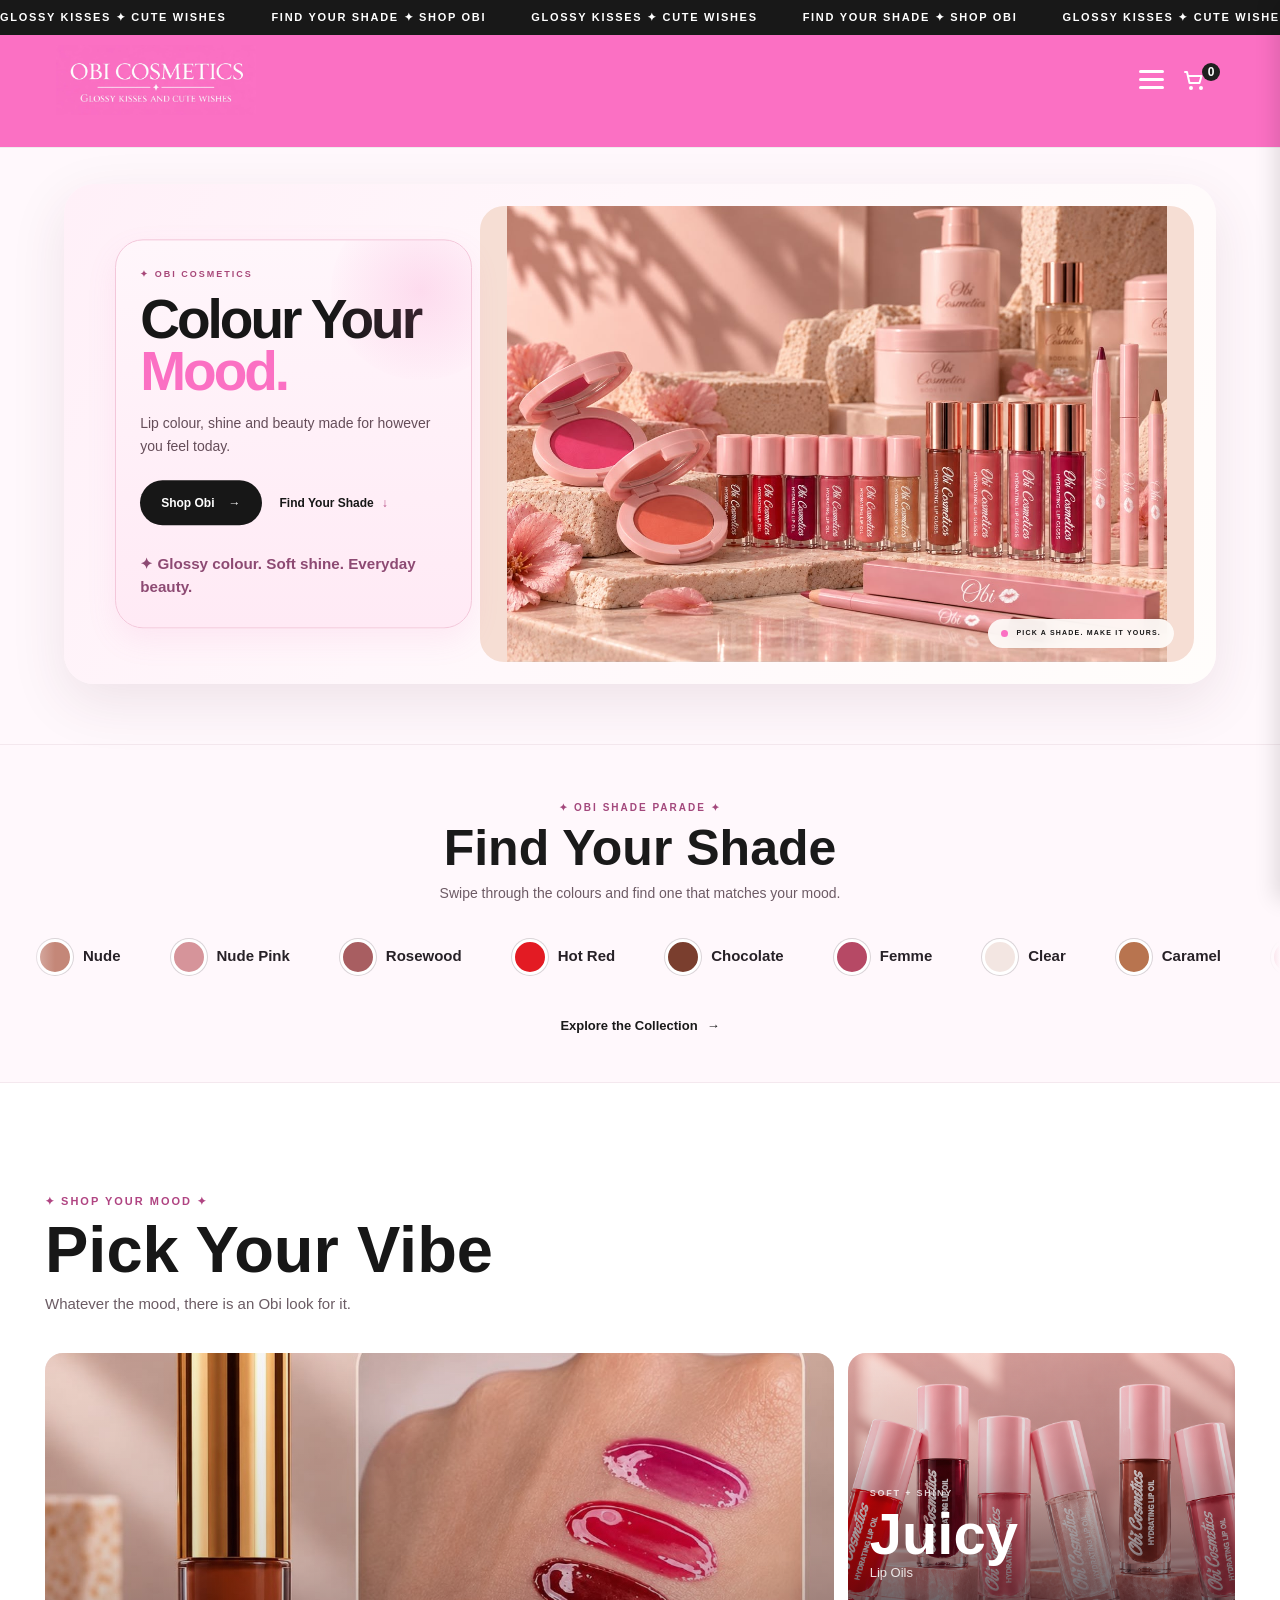
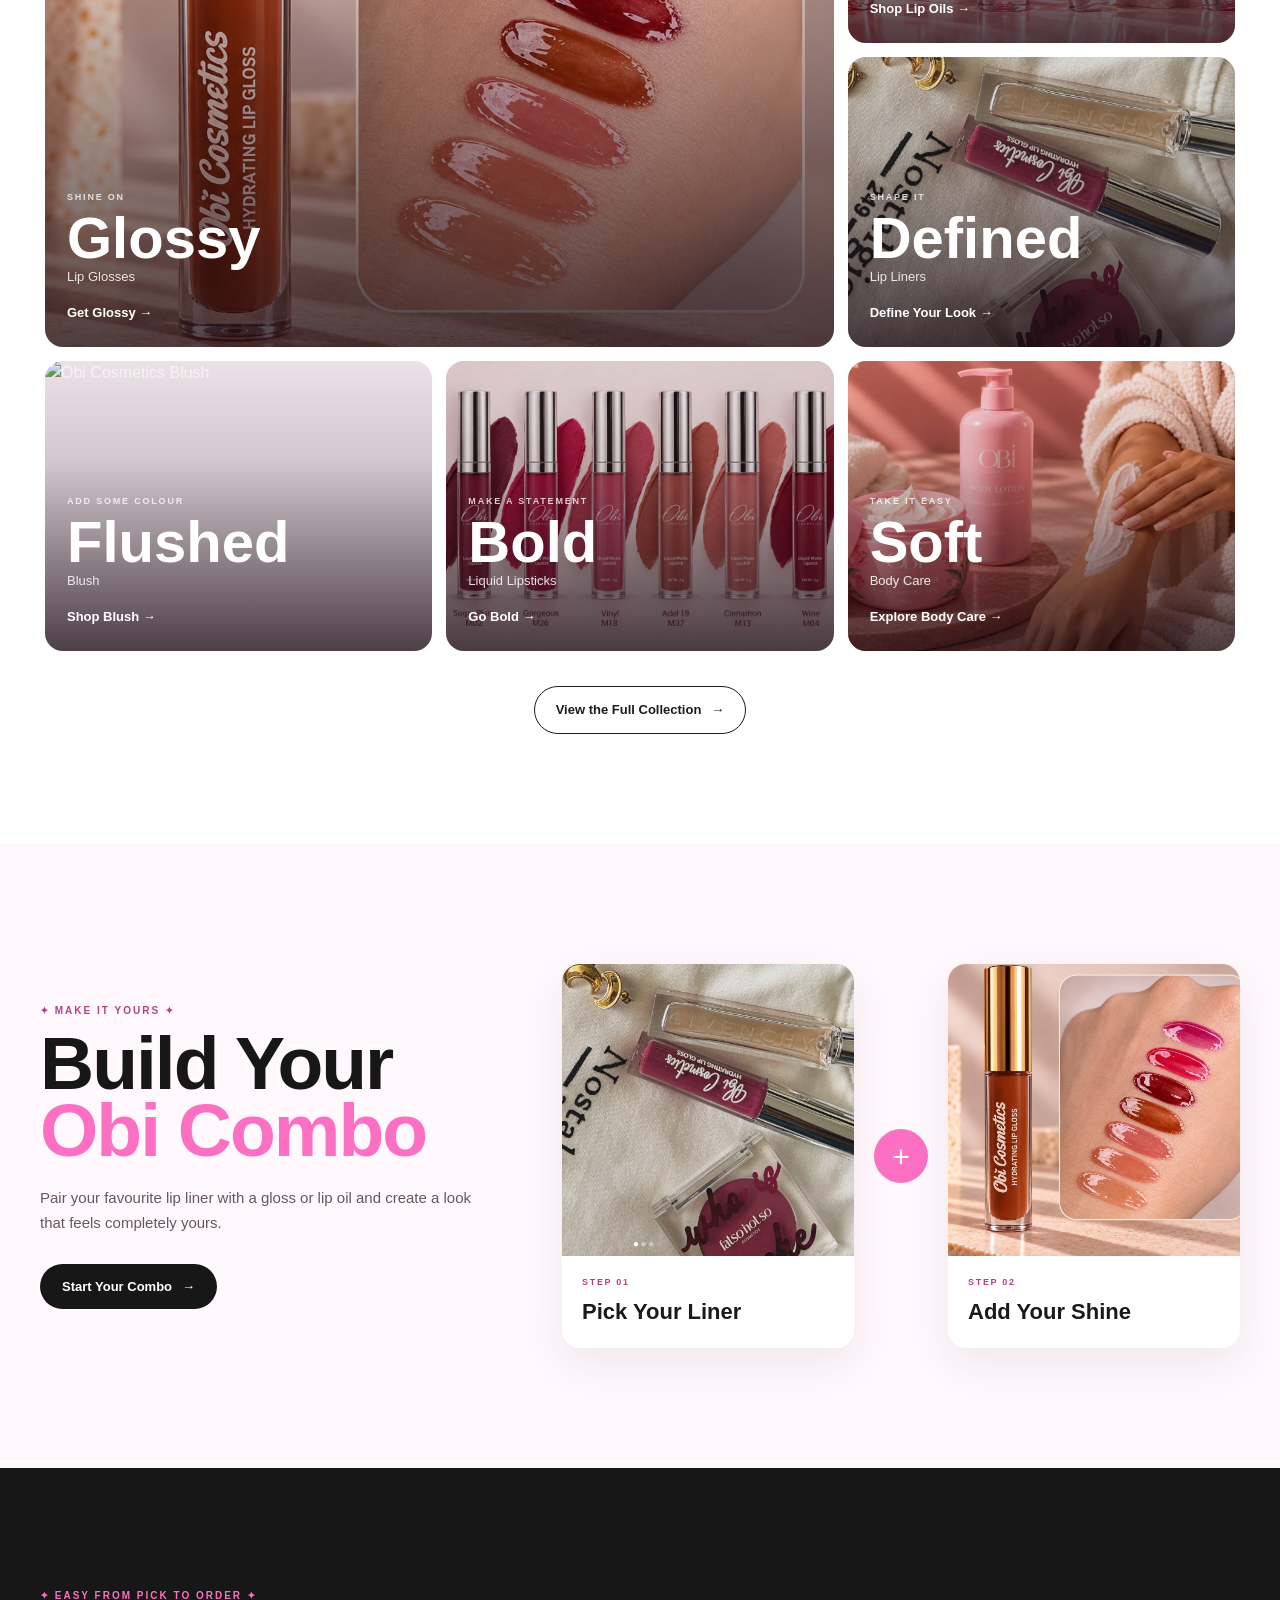
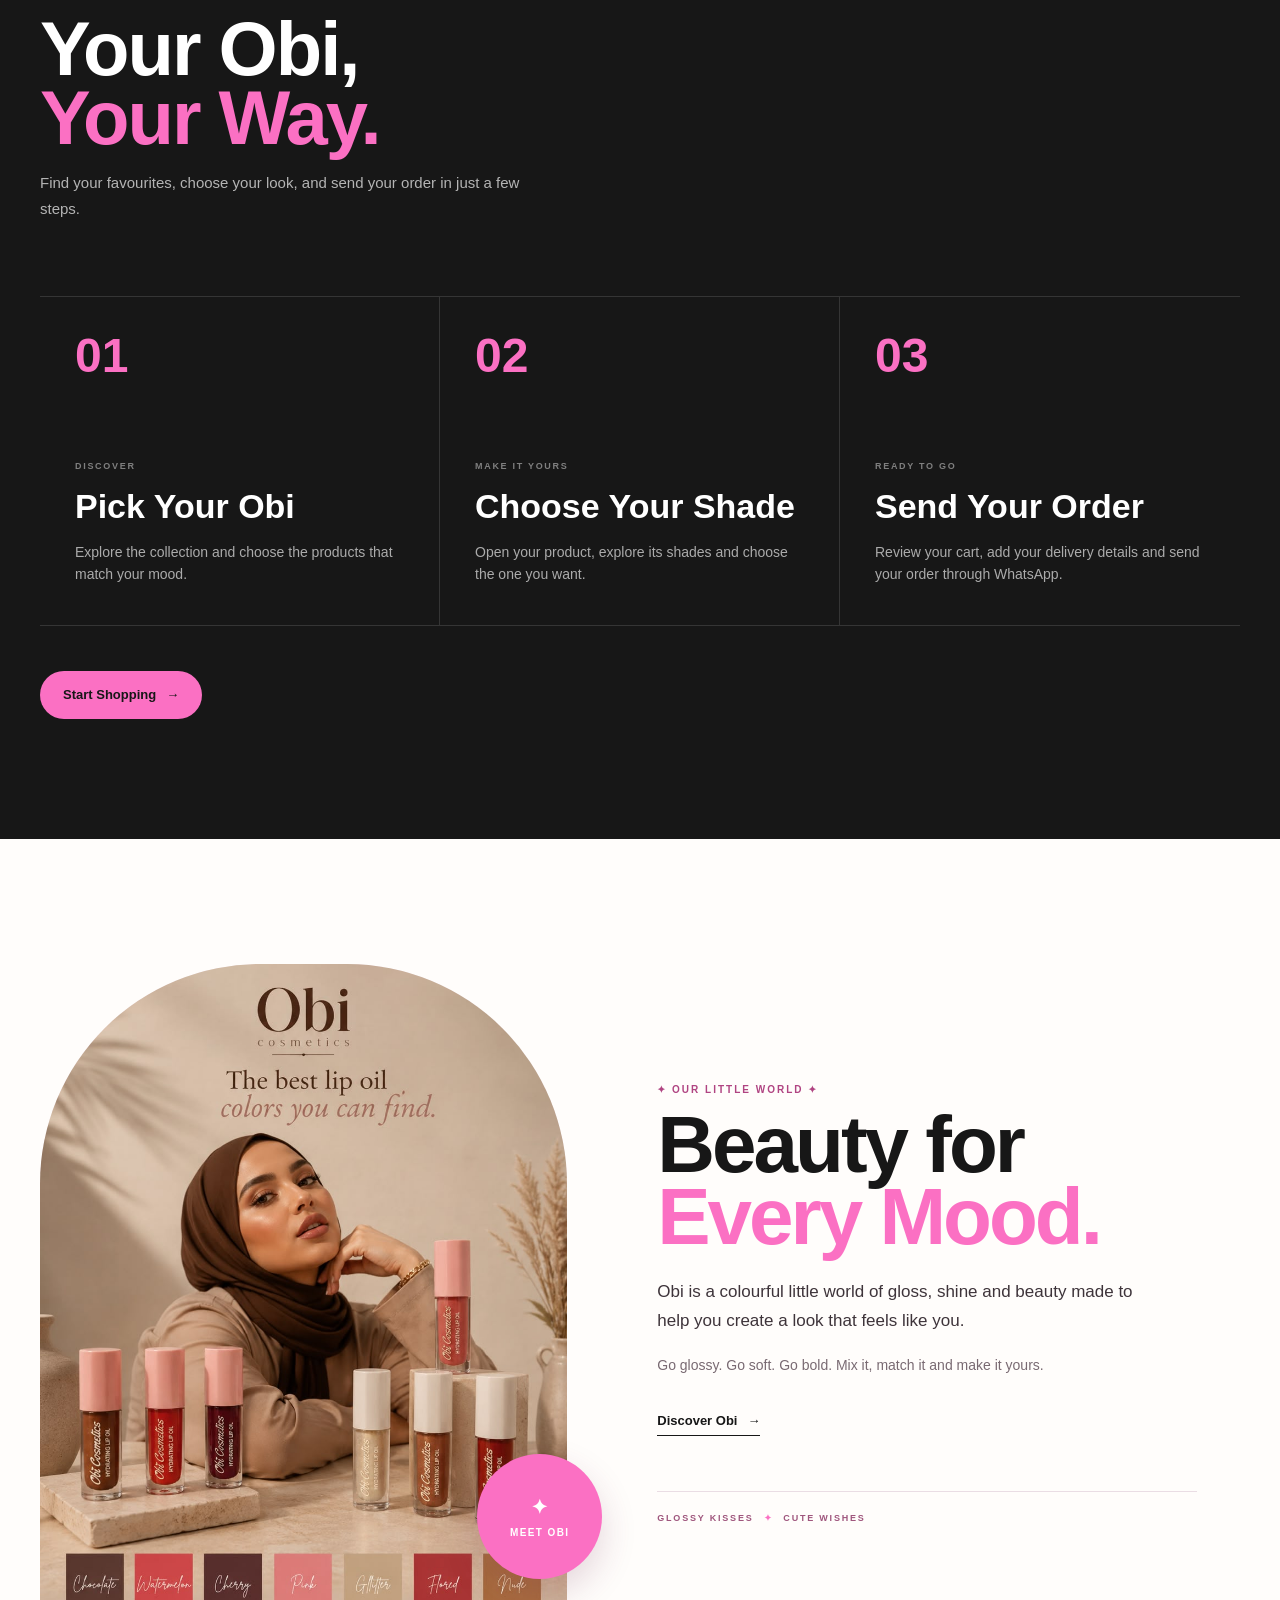
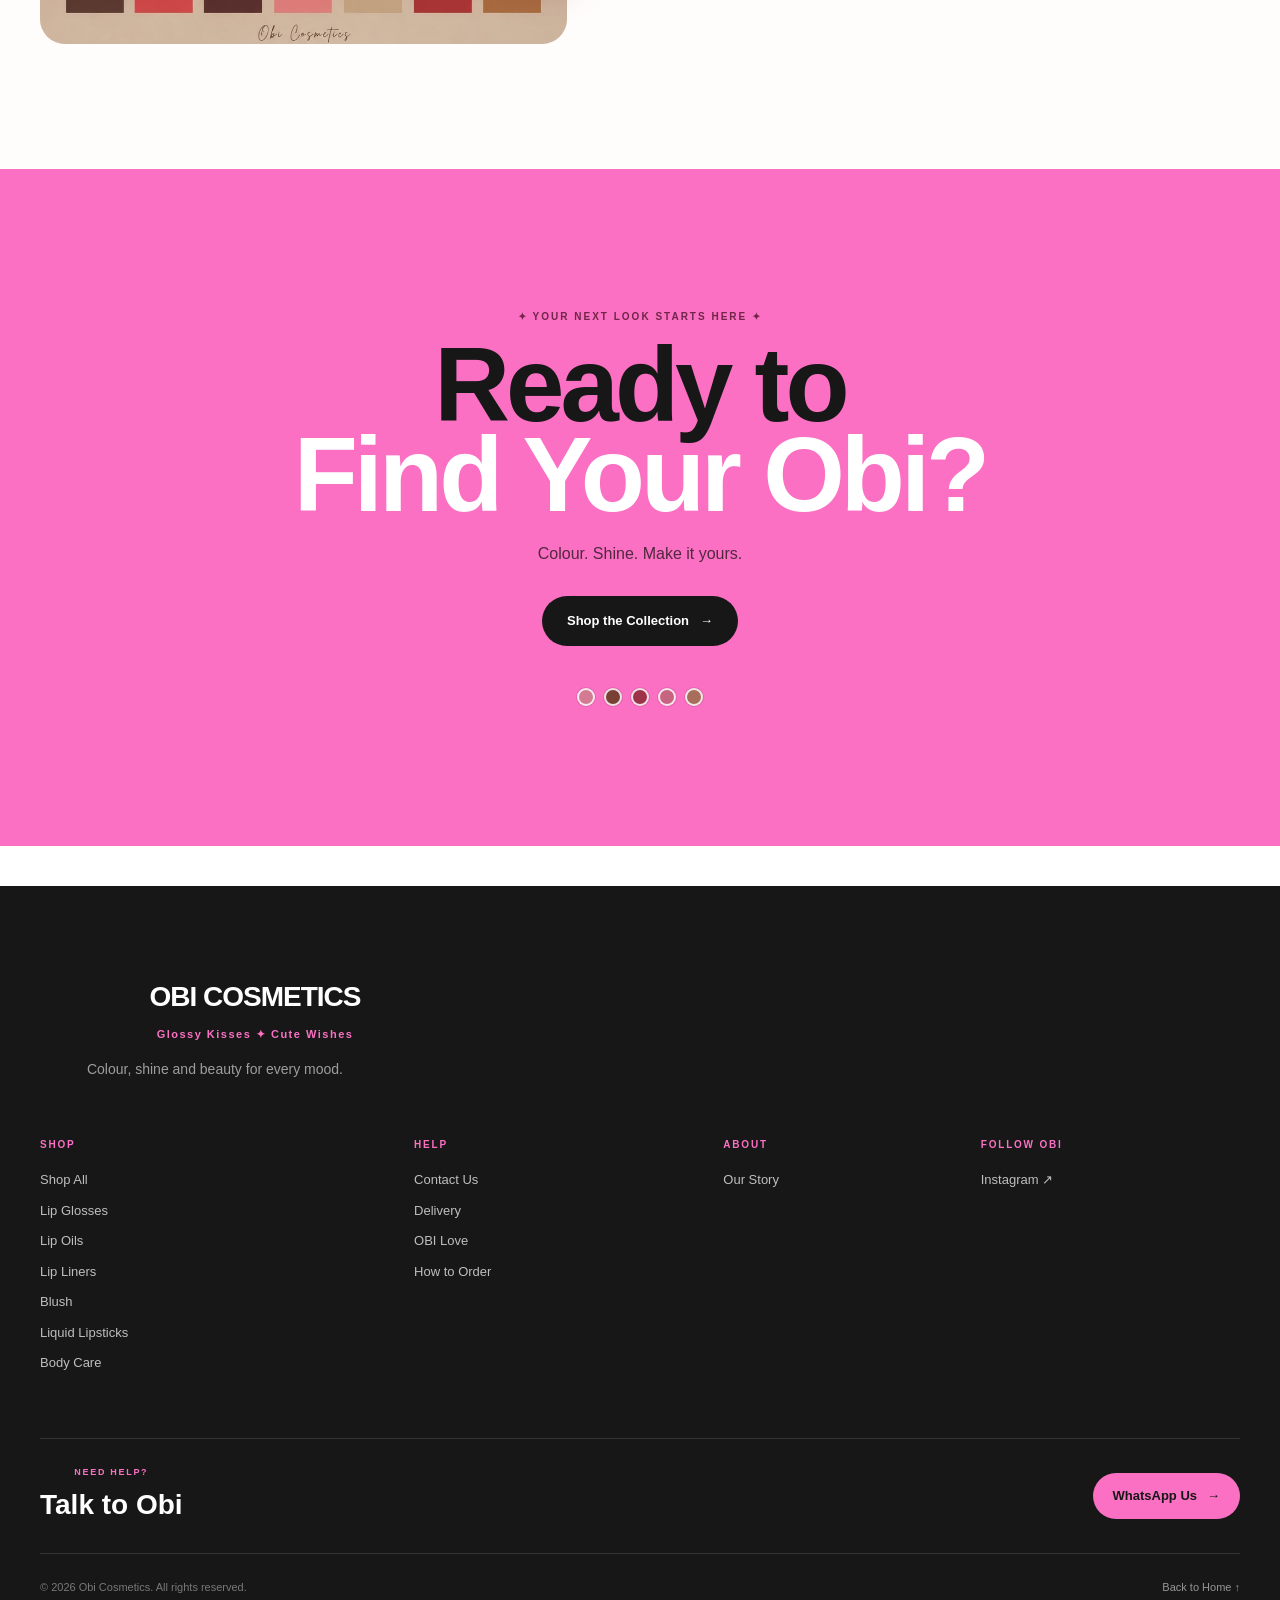
==== index.html @ 34862195 "obi love added after making a good progress in the details obi cosmetics will sooner be coming to an" ====
<!DOCTYPE html>
<html lang="en">

<head>

    <meta charset="UTF-8">

    <meta
        name="viewport"
        content="width=device-width, initial-scale=1.0"
    >

    <title>Obi Cosmetics</title>

    <link
        rel="stylesheet"
        href="style.css"
    >

</head>



<body>

<div class="obi-announcement">

    <div class="obi-announcement-track">

        <span>
            GLOSSY KISSES ✦ CUTE WISHES
        </span>

        <span>
            FIND YOUR SHADE ✦ SHOP OBI
        </span>

        <span>
            GLOSSY KISSES ✦ CUTE WISHES
        </span>

                <span>
                 FIND YOUR SHADE ✦ SHOP OBI
                </span>

              <span>
                   GLOSSY KISSES ✦ CUTE WISHES
              </span>

              <span>
                   FIND YOUR SHADE ✦ SHOP OBI
              </span>

             </div>

         </div>
    <!-- ========================================
         HEADER
    ========================================= -->

    <header>

        <nav class="navbar">


            <!-- LOGO -->

            <a
              href="index.html"
              class="logo"
            >

               <img
                  src="images/brand/obi-wordmark.jpeg"
                  alt="Obi Cosmetics"
                  class="brand-wordmark"
                >

            </a>

            <!-- HEADER ACTIONS -->

            <div class="nav-actions">

    <!-- MENU BUTTON -->

    <button
        id="menu-button"
        class="menu-button"
        type="button"
        aria-label="Open navigation menu"
        aria-expanded="false"
    >
        <span></span>
        <span></span>
        <span></span>
    </button>


    <!-- CART BUTTON -->

    <button
        id="open-cart-button"
        class="cart-button"
        type="button"
        aria-label="Open shopping cart"
    >

        <svg
            class="cart-icon"
            viewBox="0 0 24 24"
            fill="none"
            stroke="currentColor"
            stroke-width="2"
            stroke-linecap="round"
            stroke-linejoin="round"
            aria-hidden="true"
        >
            <circle cx="9" cy="20" r="1"></circle>
            <circle cx="19" cy="20" r="1"></circle>
            <path d="M3 4h2l2.5 11h10l2-7H7"></path>
        </svg>

        <span
            id="cart-count"
            class="cart-count"
        >
            0
        </span>

    </button>

</div>

        </nav>



        <!-- ========================================
             DROPDOWN MENU
        ========================================= -->

        <div
            id="mobile-menu"
            class="mobile-menu"
        >


            <!-- SHOP DROPDOWN -->

            <div class="shop-menu-group">

                <button
                    id="shop-menu-button"
                    class="shop-menu-button"
                    type="button"
                >

                    <span>
                        Shop
                    </span>

                    <span>
                        +
                    </span>

                </button>


                <div
                    id="shop-submenu"
                    class="shop-submenu"
                >

                    <a href="shop.html">
                        Shop All
                    </a>

                    <a href="shop.html?category=lip-gloss">
                        Lip Glosses
                    </a>

                    <a href="shop.html?category=lip-oil">
                        Lip Oils
                    </a>

                    <a href="shop.html?category=lip-liner">
                        Lip Liners
                    </a>

                    <a href="shop.html?category=blush">
                        Blush
                    </a>

                    <a href="shop.html?category=liquid-lipstick">
                        Liquid Lipsticks
                    </a>

                    <a href="shop.html?category=body-care">
                        Body Care
                    </a>

                    <a href="shop.html?category=hair-care">
    Hair Care
</a>

                </div>

            </div>


            <!-- OTHER PAGES -->

            <a href="about.html">
                About Us
            </a>

            <a href="delivery.html">
                Delivery
            </a>

           <a href="obi-love.html">
    OBI Love
</a>
            <a href="contact.html">
                Contact
            </a>

        </div>

    </header>



    <!-- ========================================
         MAIN CONTENT
    ========================================= -->

    <main>


      <!-- ========================================
     OBI HOME HERO — COMPACT IMAGE FIRST
========================================= -->

<!-- ========================================
     OBI HOME CAMPAIGN HERO
========================================= -->

<section class="obi-campaign-hero">


    <div class="obi-campaign-media">

        <img
            src="images/brand/meet-obi.webp"
            alt="Obi Cosmetics collection"
            class="obi-campaign-image"
            fetchpriority="high"
        >


        <div
            class="obi-campaign-shine"
            aria-hidden="true"
        ></div>


        <div class="obi-campaign-card">

            <p class="obi-campaign-kicker">
                ✦ OBI COSMETICS
            </p>


           <h1 class="obi-hero-title">
    Colour Your <span>Mood.</span>
</h1>


            <p class="obi-campaign-description">
                Lip colour, shine and beauty made
                for however you feel today.
            </p>


            <div class="obi-campaign-actions">

                <a
                    href="shop.html"
                    class="obi-campaign-primary"
                >
                    Shop Obi

                    <span>
                        →
                    </span>
                </a>


                <a
                    href="#shade-parade"
                    class="obi-campaign-secondary"
                >
                    Find Your Shade

                    <span>
                        ↓
                    </span>
                </a>
<p class="hero-micro-note">
    ✦ Glossy colour. Soft shine. Everyday beauty.
</p>
            </div>

        </div>


        <div class="obi-campaign-mini-label">

            <span></span>

            PICK A SHADE. MAKE IT YOURS.

        </div>

    </div>


</section>


<!-- ========================================
     OBI SHADE PARADE
======================================== -->

<section
    id="shade-parade"
    class="shade-parade-section"
>

    <div class="shade-parade-heading">

       <p class="shade-parade-eyebrow">
    ✦ OBI SHADE PARADE ✦
</p>

        <h2>
            Find Your Shade
        </h2>

        <p>
            Swipe through the colours and find
            one that matches your mood.
        </p>

    </div>


    <div class="shade-marquee">

        <div
            id="shade-parade-track"
            class="shade-parade-track"
        >
            <!-- Generated by home.js -->
        </div>

    </div>


    <div class="shade-parade-action">

        <a
            href="shop.html"
            class="shade-parade-link"
        >
            Explore the Collection
            <span>→</span>
        </a>

    </div>

</section>


       <!-- ========================================
     PICK YOUR VIBE
======================================== -->

<section class="obi-vibes-section">

    <div class="obi-vibes-heading">

        <p class="obi-vibes-eyebrow">
            ✦ SHOP YOUR MOOD ✦
        </p>

        <h2>
            Pick Your Vibe
        </h2>

        <p>
            Whatever the mood, there is an Obi look for it.
        </p>

    </div>


    <div class="obi-vibes-grid">


        <!-- GLOSSY -->

        <a
            href="shop.html?category=lip-gloss"
            class="obi-vibe-card obi-vibe-featured"
        >

            <img
                src="images/products/lip-gloss.webp"
                alt="Obi Cosmetics Lip Gloss"
                loading="lazy"
            >

            <div class="obi-vibe-overlay"></div>


            <div class="obi-vibe-content">

                <span>
                    SHINE ON
                </span>

                <h3>
                    Glossy
                </h3>

                <p>
                    Lip Glosses
                </p>

                <strong>
                    Get Glossy →
                </strong>

            </div>

        </a>



        <!-- JUICY -->

        <a
            href="shop.html?category=lip-oil"
            class="obi-vibe-card"
        >

            <img
                src="images/products/lip-oil.webp"
                alt="Obi Cosmetics Lip Oil"
                loading="lazy"
            >

            <div class="obi-vibe-overlay"></div>


            <div class="obi-vibe-content">

                <span>
                    SOFT + SHINY
                </span>

                <h3>
                    Juicy
                </h3>

                <p>
                    Lip Oils
                </p>

                <strong>
                    Shop Lip Oils →
                </strong>

            </div>

        </a>



        <!-- DEFINED -->

        <a
            href="shop.html?category=lip-liner"
            class="obi-vibe-card"
        >

            <img
                src="images/products/lip-liner-pencil.webp"
                alt="Obi Cosmetics Lip Liner"
                loading="lazy"
            >

            <div class="obi-vibe-overlay"></div>


            <div class="obi-vibe-content">

                <span>
                    SHAPE IT
                </span>

                <h3>
                    Defined
                </h3>

                <p>
                    Lip Liners
                </p>

                <strong>
                    Define Your Look →
                </strong>

            </div>

        </a>



        <!-- FLUSHED -->

        <a
            href="shop.html?category=blush"
            class="obi-vibe-card"
        >

            <img
                src="images/products/blush.webp"
                alt="Obi Cosmetics Blush"
                loading="lazy"
            >

            <div class="obi-vibe-overlay"></div>


            <div class="obi-vibe-content">

                <span>
                    ADD SOME COLOUR
                </span>

                <h3>
                    Flushed
                </h3>

                <p>
                    Blush
                </p>

                <strong>
                    Shop Blush →
                </strong>

            </div>

        </a>



        <!-- BOLD -->

        <a
            href="shop.html?category=liquid-lipstick"
            class="obi-vibe-card"
        >

            <img
                src="images/products/liquid-lipstick.webp"
                alt="Obi Cosmetics Liquid Lipstick"
                loading="lazy"
            >

            <div class="obi-vibe-overlay"></div>


            <div class="obi-vibe-content">

                <span>
                    MAKE A STATEMENT
                </span>

                <h3>
                    Bold
                </h3>

                <p>
                    Liquid Lipsticks
                </p>

                <strong>
                    Go Bold →
                </strong>

            </div>

        </a>



        <!-- SOFT -->

        <a
            href="shop.html?category=body-care"
            class="obi-vibe-card"
        >

            <img
                src="images/products/body-care/body-care-lifestyle.webp"
                alt="Obi Cosmetics Body Care"
                loading="lazy"
            >

            <div class="obi-vibe-overlay"></div>


            <div class="obi-vibe-content">

                <span>
                    TAKE IT EASY
                </span>

                <h3>
                    Soft
                </h3>

                <p>
                    Body Care
                </p>

                <strong>
                    Explore Body Care →
                </strong>

            </div>

        </a>


    </div>


    <div class="obi-vibes-footer">

        <a
            href="shop.html"
            class="obi-view-all"
        >
            View the Full Collection
            <span>→</span>
        </a>

    </div>

</section>


<!-- ========================================
     BUILD YOUR OBI COMBO
======================================== -->

<section
    class="obi-combo-section"
    data-reveal
>

    <div class="obi-combo-inner">


        <div class="obi-combo-copy">

            <p class="obi-combo-eyebrow">
                ✦ MAKE IT YOURS ✦
            </p>


            <h2>
                Build Your
                <span>
                    Obi Combo
                </span>
            </h2>


            <p class="obi-combo-description">
                Pair your favourite lip liner
                with a gloss or lip oil and create
                a look that feels completely yours.
            </p>


            <a
                href="shop.html?category=lip-liner"
                class="obi-combo-button"
            >
                Start Your Combo

                <span>
                    →
                </span>
            </a>

        </div>



        <div class="obi-combo-visual">


            <a
                href="shop.html?category=lip-liner"
                class="obi-combo-card"
            >

                <div class="obi-combo-image">

                    <img
                        src="images/products/lip-liner-pencil.webp"
                        alt="Obi Cosmetics Lip Liner"
                        loading="lazy"
                    >

                </div>


                <div class="obi-combo-card-content">

                    <span>
                        STEP 01
                    </span>

                    <h3>
                        Pick Your Liner
                    </h3>

                </div>

            </a>



            <div
                class="obi-combo-plus"
                aria-hidden="true"
            >
                +
            </div>



            <a
                href="shop.html?category=lip-gloss"
                class="obi-combo-card"
            >

                <div class="obi-combo-image">

                    <img
                        src="images/products/lip-gloss.webp"
                        alt="Obi Cosmetics Lip Gloss"
                        loading="lazy"
                    >

                </div>


                <div class="obi-combo-card-content">

                    <span>
                        STEP 02
                    </span>

                    <h3>
                        Add Your Shine
                    </h3>

                </div>

            </a>


        </div>


    </div>

</section>


<!-- ========================================
     HOW OBI ORDERING WORKS
======================================== -->

<section
    id="obi-order"
    class="obi-order-section"
    data-reveal
>

    <div class="obi-order-inner">


        <div class="obi-order-heading">

            <p class="obi-order-eyebrow">
                ✦ EASY FROM PICK TO ORDER ✦
            </p>

            <h2>
                Your Obi,
                <span>Your Way.</span>
            </h2>

            <p>
                Find your favourites, choose your look,
                and send your order in just a few steps.
            </p>

        </div>


        <div class="obi-order-steps">


            <!-- STEP 01 -->

            <div class="obi-order-step">

                <div class="obi-order-number">
                    01
                </div>

                <div class="obi-order-step-content">

                    <span>
                        DISCOVER
                    </span>

                    <h3>
                        Pick Your Obi
                    </h3>

                    <p>
                        Explore the collection and choose
                        the products that match your mood.
                    </p>

                </div>

            </div>



            <!-- STEP 02 -->

            <div class="obi-order-step">

                <div class="obi-order-number">
                    02
                </div>

                <div class="obi-order-step-content">

                    <span>
                        MAKE IT YOURS
                    </span>

                    <h3>
                        Choose Your Shade
                    </h3>

                    <p>
                        Open your product, explore its shades
                        and choose the one you want.
                    </p>

                </div>

            </div>



            <!-- STEP 03 -->

            <div class="obi-order-step">

                <div class="obi-order-number">
                    03
                </div>

                <div class="obi-order-step-content">

                    <span>
                        READY TO GO
                    </span>

                    <h3>
                        Send Your Order
                    </h3>

                    <p>
                        Review your cart, add your delivery
                        details and send your order through
                        WhatsApp.
                    </p>

                </div>

            </div>


        </div>


        <div class="obi-order-bottom">

            <a
                href="shop.html"
                class="obi-order-button"
            >
                Start Shopping

                <span>
                    →
                </span>
            </a>

        </div>


    </div>

</section>

<!-- ========================================
     MEET OBI
======================================== -->

<section
    class="obi-story"
    data-reveal
>

    <div class="obi-story-inner">


        <!-- IMAGE SIDE -->

        <div class="obi-story-visual">

            <div class="obi-story-image-main">

                <img
                   src="images/hero/hero.webp"
                    alt="Obi Cosmetics"
                    loading="lazy"
                >

            </div>


            <div class="obi-story-sticker">

                <span>
                    ✦
                </span>

                MEET OBI

            </div>

        </div>



        <!-- TEXT SIDE -->

        <div class="obi-story-content">

            <p class="obi-story-eyebrow">
                ✦ OUR LITTLE WORLD ✦
            </p>


            <h2>
                Beauty for
                <span>
                    Every Mood.
                </span>
            </h2>


            <p class="obi-story-lead">
                Obi is a colourful little world of
                gloss, shine and beauty made to help
                you create a look that feels like you.
            </p>


            <p class="obi-story-text">
                Go glossy. Go soft. Go bold.
                Mix it, match it and make it yours.
            </p>


            <a
                href="about.html"
                class="obi-story-link"
            >
                Discover Obi

                <span>
                    →
                </span>
            </a>


            <div class="obi-story-signature">

                <span>
                    GLOSSY KISSES
                </span>

                <span class="obi-story-star">
                    ✦
                </span>

                <span>
                    CUTE WISHES
                </span>

            </div>

        </div>


    </div>

</section>

<!-- ========================================
     FINAL OBI CTA
======================================== -->

<section
    class="obi-final-cta"
    data-reveal
>

    <div class="obi-final-cta-inner">

        <p class="obi-final-eyebrow">
            ✦ YOUR NEXT LOOK STARTS HERE ✦
        </p>

        <h2>
            Ready to
            <span>Find Your Obi?</span>
        </h2>

        <p class="obi-final-description">
            Colour. Shine. Make it yours.
        </p>

        <a
            href="shop.html"
            class="obi-final-button"
        >
            Shop the Collection
            <span>→</span>
        </a>

        <div
            class="obi-final-dots"
            aria-hidden="true"
        >
            <span style="background:#D47A92"></span>
            <span style="background:#794136"></span>
            <span style="background:#9C3348"></span>
            <span style="background:#C76482"></span>
            <span style="background:#A96D5B"></span>
        </div>

    </div>

</section>
 
    </main>



    <!-- ========================================
         CART OVERLAY
    ========================================= -->

    <div
        id="cart-overlay"
        class="cart-overlay"
    >
    </div>



    <!-- ========================================
         CART DRAWER
    ========================================= -->

    <aside
        id="cart-drawer"
        class="cart-drawer"
    >


        <!-- CART HEADER -->

        <div class="cart-drawer-header">

            <h2>
                Your Cart
            </h2>


            <button
                id="close-cart-button"
                class="close-cart-button"
                type="button"
                aria-label="Close cart"
            >
                ×
            </button>

        </div>



        <!-- CART ITEMS -->

        <div
            id="cart-items"
            class="cart-items"
        >
        </div>



        <!-- CART FOOTER -->

        <div class="cart-drawer-footer">


            <div class="cart-subtotal">

                <span>
                    Subtotal
                </span>

                <strong id="cart-subtotal">
                    LE 0
                </strong>

            </div>



            <button
                id="cart-checkout-button"
                class="cart-checkout-button"
                type="button"
            >
                Go to Checkout
            </button>



            <button
                id="continue-shopping-button"
                class="continue-shopping-button"
                type="button"
            >
                Continue Shopping
            </button>

        </div>

    </aside>



    <!-- ========================================
         FOOTER
    ========================================= -->

    <!-- ========================================
     OBI FOOTER
======================================== -->

<footer class="obi-footer">

    <div class="obi-footer-inner">


        <!-- BRAND -->

        <div class="obi-footer-brand">

            <a
                href="index.html"
                class="obi-footer-logo"
            >
                OBI COSMETICS
            </a>

            <p class="obi-footer-tagline">
                Glossy Kisses ✦ Cute Wishes
            </p>

            <p class="obi-footer-intro">
                Colour, shine and beauty for every mood.
            </p>

        </div>



        <!-- LINKS -->

        <div class="obi-footer-links">


            <!-- SHOP -->

            <div class="obi-footer-column">

                <h3>
                    Shop
                </h3>

                <a href="shop.html">
                    Shop All
                </a>

                <a href="shop.html?category=lip-gloss">
                    Lip Glosses
                </a>

                <a href="shop.html?category=lip-oil">
                    Lip Oils
                </a>

                <a href="shop.html?category=lip-liner">
                    Lip Liners
                </a>

                <a href="shop.html?category=blush">
                    Blush
                </a>

                <a href="shop.html?category=liquid-lipstick">
                    Liquid Lipsticks
                </a>

                <a href="shop.html?category=body-care">
                    Body Care
                </a>

            </div>



            <!-- HELP -->

            <div class="obi-footer-column">

                <h3>
                    Help
                </h3>

                <a href="contact.html">
                    Contact Us
                </a>

                <a href="delivery.html">
                    Delivery
                </a>

               <a href="obi-love.html">
                  OBI Love
               </a>

                <a href="#obi-order">
                    How to Order
                </a>

            </div>



            <!-- ABOUT -->

            <div class="obi-footer-column">

                <h3>
                    About
                </h3>

                <a href="about.html">
                    Our Story
                </a>

            </div>



            <!-- SOCIAL -->

            <div class="obi-footer-column">

                <h3>
                    Follow Obi
                </h3>

               <a
    href="https://www.instagram.com/obicorner/"
    target="_blank"
    rel="noopener noreferrer"
    aria-label="Obi Cosmetics Instagram"
>
    Instagram ↗
</a>
              
            </div>


        </div>



        <!-- CONTACT CTA -->

        <div class="obi-footer-contact">

            <div>

                <span>
                    NEED HELP?
                </span>

                <h3>
                    Talk to Obi
                </h3>

            </div>


            <a
                href="#"
                class="obi-whatsapp-button"
                target="_blank"
                rel="noopener noreferrer"
            >
                WhatsApp Us
                <span>→</span>
            </a>

        </div>



        <!-- BOTTOM -->

        <div class="obi-footer-bottom">

            <p>
                © 2026 Obi Cosmetics.
                All rights reserved.
            </p>

            <a href="index.html">
                Back to Home ↑
            </a>

        </div>


    </div>

</footer>


    <!-- ========================================
         JAVASCRIPT
    ========================================= -->

   <script src="products.js"></script>
<script src="market.js"></script>
<script src="menu.js"></script>
<script src="store.js"></script>
<script src="home.js"></script>
</body>

</html>
---- style.css ----
/* ---------- BASIC RESET ---------- */

* {
    box-sizing: border-box;
    margin: 0;
    padding: 0;
}

html {
    scroll-behavior: smooth;
}

body {
    font-family: Arial, sans-serif;
    line-height: 1.5;

    background: #ffffff;
    color: #222222;
}


/* ---------- GLOBAL ---------- */

button,
a {
    font: inherit;
}

button {
    cursor: pointer;
}


/* ---------- HEADER ---------- */

header {
    background: rgb(199, 47, 183);
    border-bottom: 1px solid #eeeeee;

    position: sticky;
    top: 0;
    z-index: 100;
}

.navbar {
    max-width: 1200px;
    margin: auto;

    display: flex;
    justify-content: space-between;
    align-items: center;

    padding: 16px;
}

.logo {
    color: #222222;

    font-size: 20px;
    font-weight: 700;

    text-decoration: none;
}

.menu-button {
    border: 1px solid #dddddd;
    background: white;

    padding: 9px 14px;

    border-radius: 6px;
}


/* ---------- HERO ---------- */

.hero {
    min-height: 65vh;

    display: flex;
    flex-direction: column;
    justify-content: center;
    align-items: flex-start;

    padding: 50px 20px;

    background: #954ba0;
}

.hero h1 {
    max-width: 500px;

    font-size: 42px;
    line-height: 1.05;

    margin-bottom: 18px;
}

.hero p {
    max-width: 450px;

    font-size: 16px;

    color: #666666;

    margin-bottom: 28px;
}

.shop-button {
    display: inline-block;

    background: #222222;
    color: white;

    padding: 13px 24px;

    border-radius: 6px;

    text-decoration: none;
    font-weight: 600;
}


/* ---------- PRODUCTS ---------- */

.products-section {
    max-width: 1200px;

    margin: auto;

    padding: 48px 16px;
}

.products-section h2 {
    font-size: 26px;

    margin-bottom: 24px;
}


/* ---------- PRODUCT GRID ---------- */

.product-grid {
    display: grid;

    grid-template-columns: repeat(2, 1fr);

    gap: 16px;
}


/* ---------- PRODUCT CARD ---------- */

.product-card {
    overflow: hidden;

    border: 1px solid #eeeeee;

    border-radius: 10px;

    background: white;
}

.product-image {
    aspect-ratio: 1 / 1;

    display: flex;

    align-items: center;
    justify-content: center;

    background: #f3f3f3;

    color: #888888;

    font-size: 13px;
}

.product-card h3 {
    font-size: 15px;

    margin: 12px 12px 4px;
}

.product-card p {
    margin: 0 12px 12px;

    font-size: 14px;
    font-weight: 600;
}


/* ---------- FOOTER ---------- */

footer {
    margin-top: 40px;

    background: #222222;
    color: white;

    padding: 30px 16px;

    text-align: center;

    font-size: 14px;
}


/* ---------- TABLET ---------- */

@media (min-width: 768px) {

    .navbar {
        padding: 20px 32px;
    }

    .hero {
        padding: 70px 40px;
    }

    .hero h1 {
        font-size: 56px;
    }

    .products-section {
        padding: 60px 32px;
    }

    .product-grid {
        grid-template-columns: repeat(3, 1fr);
    }
}


/* ---------- DESKTOP ---------- */

@media (min-width: 1024px) {

    .hero {
        padding: 100px 60px;
    }

    .hero h1 {
        font-size: 68px;
    }

    .product-grid {
        grid-template-columns: repeat(4, 1fr);
    }
}
/* ---------- SHADES ---------- */

.shade-section {
    margin: 0 12px 16px;
}

.shade-label {
    margin-bottom: 8px;

    font-size: 13px;
    font-weight: 400;

    color: #666;
}

.shade-list {
    display: flex;
    flex-wrap: wrap;
    gap: 8px;

    margin-bottom: 10px;
}

.shade-swatch {
    width: 28px;
    height: 28px;

    min-width: 28px;

    padding: 0;

    border: 1px solid #cccccc;
    border-radius: 4px;

    cursor: pointer;
}

.shade-swatch:hover {
    transform: scale(1.08);
}

.shade-swatch.selected {
    outline: 2px solid #222222;
    outline-offset: 2px;
}

.selected-shade {
    font-size: 13px;

    color: #555555;
}

.product-actions {
    display: flex;
    flex-direction: column;
    gap: 8px;

    margin: 0 12px 12px;
}

.add-to-cart-button,
.buy-now-button {
    width: 100%;

    padding: 11px;

    border-radius: 5px;

    font-weight: 600;

    cursor: pointer;
}

.add-to-cart-button {
    background: white;
    color: #222;

    border: 1px solid #222;
}

.buy-now-button {
    background: #222;
    color: white;

    border: 1px solid #222;
}
.checkout-container {
    max-width: 600px;

    margin: auto;

    padding: 32px 16px;
}

.checkout-container h1 {
    margin-bottom: 30px;
}

.checkout-order,
.customer-details {
    margin-bottom: 32px;
}

.checkout-order h2,
.customer-details h2 {
    margin-bottom: 18px;

    font-size: 20px;
}

.checkout-item {
    padding: 16px 0;

    border-bottom: 1px solid #eeeeee;
}

.checkout-item h3 {
    margin-bottom: 5px;
}

.checkout-item p {
    color: #666666;
}

.checkout-total {
    display: flex;
    justify-content: space-between;

    padding-top: 20px;

    font-size: 20px;
}

#checkout-form {
    display: flex;
    flex-direction: column;

    gap: 10px;
}

#checkout-form input,
#checkout-form textarea {
    width: 100%;

    padding: 13px;

    border: 1px solid #cccccc;
    border-radius: 6px;

    font: inherit;
}

#checkout-form label {
    margin-top: 8px;

    font-weight: 600;
}

.whatsapp-checkout-button {
    margin-top: 18px;

    padding: 14px;

    border: none;
    border-radius: 6px;

    background: #222222;
    color: white;

    font-size: 16px;
    font-weight: 600;

    cursor: pointer;
}
.nav-actions {
    display: flex;
    align-items: center;
    gap: 12px;
}

.cart-link {
    color: #222;
    text-decoration: none;
    font-size: 14px;
    font-weight: 600;
}
/* ---------- NAV CART ---------- */

.nav-actions {
    display: flex;
    align-items: center;
    gap: 10px;
}

.cart-button {
    border: none;
    background: transparent;

    font-weight: 600;

    cursor: pointer;
}


/* ---------- CART OVERLAY ---------- */

.cart-overlay {
    position: fixed;
    inset: 0;

    background: rgba(0, 0, 0, 0.4);

    opacity: 0;
    visibility: hidden;

    transition: opacity 0.25s ease;

    z-index: 999;
}

.cart-overlay.open {
    opacity: 1;
    visibility: visible;
}


/* ---------- CART DRAWER ---------- */

.cart-drawer {
    position: fixed;

    top: 0;
    right: 0;

    width: min(92%, 420px);
    height: 100vh;

    background: white;

    display: flex;
    flex-direction: column;

    transform: translateX(100%);

    transition: transform 0.25s ease;

    z-index: 1000;

    box-shadow: -5px 0 20px rgba(0, 0, 0, 0.12);
}

.cart-drawer.open {
    transform: translateX(0);
}


/* ---------- CART HEADER ---------- */

.cart-drawer-header {
    display: flex;
    justify-content: space-between;
    align-items: center;

    padding: 20px;

    border-bottom: 1px solid #eeeeee;
}

.cart-drawer-header h2 {
    font-size: 22px;
}

.close-cart-button {
    width: 40px;
    height: 40px;

    border: none;
    background: transparent;

    font-size: 30px;

    cursor: pointer;
}


/* ---------- CART ITEMS ---------- */

.cart-items {
    flex: 1;

    overflow-y: auto;

    padding: 0 20px;
}

.cart-item {
    padding: 20px 0;

    border-bottom: 1px solid #eeeeee;
}

.cart-item-top {
    display: flex;
    justify-content: space-between;

    gap: 15px;
}

.cart-item h3 {
    margin-bottom: 5px;

    font-size: 16px;
}

.cart-item-details {
    color: #666666;

    font-size: 14px;
}

.cart-shade {
    display: flex;
    align-items: center;

    gap: 7px;

    margin-top: 6px;
}

.cart-shade-color {
    width: 18px;
    height: 18px;

    border-radius: 4px;

    border: 1px solid #cccccc;
}


/* ---------- QUANTITY ---------- */

.cart-quantity {
    display: flex;
    align-items: center;

    gap: 12px;

    margin-top: 14px;
}

.cart-quantity button {
    width: 34px;
    height: 34px;

    border: 1px solid #cccccc;

    background: white;

    border-radius: 5px;

    cursor: pointer;
}

.remove-cart-item {
    margin-top: 12px;

    border: none;

    background: transparent;

    color: #777777;

    text-decoration: underline;

    cursor: pointer;
}


/* ---------- CART FOOTER ---------- */

.cart-drawer-footer {
    padding: 20px;

    border-top: 1px solid #eeeeee;

    background: white;
}

.cart-subtotal {
    display: flex;
    justify-content: space-between;

    margin-bottom: 18px;

    font-size: 18px;
}

.cart-checkout-button,
.continue-shopping-button {
    width: 100%;

    padding: 13px;

    border-radius: 6px;

    font-weight: 600;

    cursor: pointer;
}

.cart-checkout-button {
    border: none;

    background: #222222;
    color: white;

    margin-bottom: 10px;
}

.continue-shopping-button {
    border: 1px solid #222222;

    background: white;
    color: #222222;
}


/* ---------- EMPTY CART ---------- */

.empty-cart {
    padding: 60px 20px;

    text-align: center;

    color: #666666;
}


 /* Prevent background scrolling */

body.cart-open {
    overflow: hidden;
}

.logo {
    display: flex;
    align-items: center;
    gap: 10px;

    color: #222222;

    font-size: 20px;
    font-weight: 700;

    text-decoration: none;
}

.brand-logo {
    width: 38px;
    height: 38px;

    object-fit: contain;
}


.cart-button {
    position: relative;

    width: 42px;
    height: 42px;

    display: flex;
    align-items: center;
    justify-content: center;

    border: none;
    background: transparent;

    cursor: pointer;
}

.cart-icon {
    width: 25px;
    height: 25px;
}

.cart-count {
    position: absolute;

    top: 0;
    right: 0;

    min-width: 18px;
    height: 18px;

    display: flex;
    align-items: center;
    justify-content: center;

    padding: 0 5px;

    border-radius: 50%;

    background: #222222;
    color: white;

    font-size: 11px;
    font-weight: 700;
}

.hero {
    position: relative;

    min-height: 70vh;

    display: flex;
    flex-direction: column;
    justify-content: center;
    align-items: flex-start;

    padding: 50px 20px;

    background-image:
        linear-gradient(
            rgba(0, 0, 0, 0.30),
            rgba(0, 0, 0, 0.30)
        ),
        url("images/hero/hero.webp");

    background-size: cover;
    background-position: center;

    color: white;
}

.hero p {
    max-width: 450px;

    margin-bottom: 28px;

    color: rgba(255, 255, 255, 0.9);
}

.shop-button {
    display: inline-block;

    width: fit-content;

    padding: 13px 24px;

    background: white;
    color: #222222;

    border-radius: 6px;

    text-decoration: none;
    font-weight: 600;
}
#checkout-form select {
    width: 100%;

    padding: 13px;

    border: 1px solid #cccccc;
    border-radius: 6px;

    background: white;

    font: inherit;
}

.checkout-price-summary {
    margin-top: 24px;

    border-top: 1px solid #eeeeee;

    padding-top: 16px;
}


.checkout-price-row {
    display: flex;
    justify-content: space-between;
    align-items: center;

    margin-bottom: 12px;
}


.final-total {
    margin-top: 16px;

    padding-top: 16px;

    border-top: 2px solid #222222;

    font-size: 20px;
}
.menu-button {
    width: 40px;
    height: 40px;

    display: flex;
    flex-direction: column;
    justify-content: center;

    gap: 5px;

    padding: 8px;

    border: none;
    background: transparent;

    cursor: pointer;
}


.menu-button span {
    width: 24px;
    height: 2px;

    background: #222222;

    border-radius: 2px;
}
.mobile-menu {
    display: none;

    flex-direction: column;

    background: white;

    border-top: 1px solid #eeeeee;
    border-bottom: 1px solid #eeeeee;

    padding: 10px 16px;
}


.mobile-menu.open {
    display: flex;
}


.mobile-menu a {
    padding: 14px 4px;

    color: #222222;

    text-decoration: none;
    font-weight: 600;

    border-bottom: 1px solid #eeeeee;
}


.mobile-menu a:last-child {
    border-bottom: none;
}

.categories-section {
    max-width: 1200px;

    margin: auto;

    padding: 60px 16px;
}


.section-heading {
    margin-bottom: 28px;
}


.section-label {
    margin-bottom: 5px;

    font-size: 13px;
    text-transform: uppercase;

    letter-spacing: 1px;

    color: #777777;
}


.category-grid {
    display: grid;

    grid-template-columns: 1fr;

    gap: 16px;
}


.category-card {
    min-height: 170px;

    display: flex;
    flex-direction: column;
    justify-content: flex-end;

    padding: 22px;

    border-radius: 12px;

    background: #f6eef4;

    color: #222222;

    text-decoration: none;
}


.category-card h3 {
    margin-bottom: 5px;

    font-size: 22px;
}


.category-card p {
    color: #666666;
}
@media (min-width: 768px) {

    .category-grid {
        grid-template-columns:
            repeat(3, 1fr);
    }

}
/* ========================================
   SHOP PAGE
======================================== */

.shop-header {
    max-width: 1200px;

    margin: auto;

    padding: 55px 16px 30px;
}


.shop-header h1 {
    margin-bottom: 10px;

    font-size: 38px;
}


.shop-header > p:last-child {
    color: #666666;
}


.shop-category-nav {
    max-width: 1200px;

    margin: auto;

    padding: 0 16px 25px;

    display: flex;

    gap: 10px;

    overflow-x: auto;

    scrollbar-width: none;
}


.shop-category-nav::-webkit-scrollbar {
    display: none;
}


.shop-category-nav a {
    flex-shrink: 0;

    padding: 9px 15px;

    border: 1px solid #dddddd;
    border-radius: 30px;

    color: #222222;

    text-decoration: none;

    font-size: 14px;

    background: white;
}


.shop-category-nav a:hover {
    background: #222222;

    color: white;

    border-color: #222222;
}


.no-products-message {
    padding: 60px 20px;

    text-align: center;

    color: #777777;
}
.shop-menu-button {
    width: 100%;

    display: flex;
    align-items: center;
    justify-content: space-between;

    padding: 15px 4px;

    border: none;
    border-bottom: 1px solid #eeeeee;

    background: transparent;

    color: #222222;

    font-weight: 600;

    text-align: left;
}


.shop-submenu {
    display: none;

    padding-left: 16px;
}


.shop-submenu.open {
    display: flex;

    flex-direction: column;
}


.shop-submenu a {
    font-size: 14px;

    font-weight: 500;

    color: #555555;
}
@media (min-width: 768px) {

    .mobile-menu.open {
        position: absolute;

        top: 100%;
        right: 20px;

        width: 320px;

        padding: 10px 18px;

        border: 1px solid #eeeeee;
        border-radius: 0 0 10px 10px;

        box-shadow:
            0 10px 30px
            rgba(0, 0, 0, 0.12);
    }

}
/* ========================================
   BRAND HEADER UPDATE
======================================== */

:root {
    --obi-pink: #ef6ab8;
    --obi-dark: #1f1f1f;
    --obi-white: #ffffff;
}


header {
    background: var(--obi-pink);
}


.navbar {
    background: var(--obi-pink);
}


.logo {
    display: flex;
    align-items: center;
    text-decoration: none;
}


.brand-wordmark {
    display: block;
    width: 190px;
    max-width: 100%;
    height: auto;
}


.nav-actions {
    display: flex;
    align-items: center;
    gap: 12px;
}


.menu-button,
.cart-button {
    background: transparent;
    border: none;
    cursor: pointer;
}


.menu-button span {
    width: 24px;
    height: 2px;
    display: block;
    margin: 4px 0;
    background: var(--obi-white);
    border-radius: 10px;
}


.cart-button {
    color: var(--obi-white);
}


.cart-icon {
    width: 24px;
    height: 24px;
}


.cart-count {
    display: inline-flex;
    align-items: center;
    justify-content: center;

    min-width: 18px;
    height: 18px;
    padding: 0 5px;

    border-radius: 999px;

    background: var(--obi-dark);
    color: var(--obi-white);

    font-size: 12px;
    font-weight: 700;

    position: relative;
    top: -8px;
    left: -4px;
}


.mobile-menu {
    background: #fff7fb;
}

@media (max-width: 767px) {

    .brand-wordmark {
        width: 160px;
    }

}
/* ========================================
   FINAL HEADER STYLES
======================================== */

header {
    background: #fb70c3;
}


.navbar {
    background: #fb70c3;

    min-height: 82px;

    display: flex;
    align-items: center;
    justify-content: space-between;

    padding: 10px 16px;
}


.logo {
    display: flex;
    align-items: center;

    text-decoration: none;

    flex-shrink: 1;
}


.brand-wordmark {
    display: block;

    width: 200px;
    height: 70px;

    object-fit: cover;

    border: none;
}


.nav-actions {
    display: flex;
    align-items: center;

    gap: 10px;

    margin-left: auto;

    flex-shrink: 0;
}


/* HAMBURGER BUTTON */

.menu-button {
    width: 42px;
    height: 42px;

    display: flex;

    flex-direction: column;

    align-items: center;
    justify-content: center;

    gap: 5px;

    padding: 0;

    border: none;

    background: transparent;

    cursor: pointer;

    flex-shrink: 0;
}


.menu-button span {
    display: block;

    width: 25px;
    height: 3px;

    margin: 0;

    background: #ffffff;

    border-radius: 10px;
}


/* CART */

.cart-button {
    width: 42px;
    height: 42px;

    display: flex;
    align-items: center;
    justify-content: center;

    position: relative;

    padding: 0;

    border: none;

    background: transparent;

    color: #ffffff;

    flex-shrink: 0;
}


.cart-icon {
    width: 26px;
    height: 26px;
}


/* MOBILE */

@media (max-width: 500px) {

    .navbar {
        min-height: 76px;

        padding: 8px 12px;
    }


    .brand-wordmark {
        width: 165px;
        height: 58px;
    }


    .nav-actions {
        gap: 6px;
    }


    .menu-button,
    .cart-button {
        width: 38px;
        height: 38px;
    }


    .menu-button span {
        width: 23px;
    }

}
/* ========================================
   FEATURED COLLECTIONS
======================================== */

.featured-collections-section {
    max-width: 1200px;

    margin: auto;

    padding: 70px 16px;
}


.featured-collections-grid {
    display: grid;

    grid-template-columns: 1fr;

    gap: 16px;

    margin-top: 32px;
}


.featured-collection-card {
    position: relative;

    min-height: 320px;

    overflow: hidden;

    border-radius: 16px;

    text-decoration: none;

    color: white;

    background: #f4f4f4;
}


.featured-collection-card img {
    position: absolute;

    width: 100%;
    height: 100%;

    object-fit: cover;

    transition:
        transform 0.4s ease;
}


.featured-collection-card::after {
    content: "";

    position: absolute;

    inset: 0;

    background:
        linear-gradient(
            to top,
            rgba(0, 0, 0, 0.65),
            rgba(0, 0, 0, 0.05)
        );
}


.featured-collection-overlay {
    position: absolute;

    left: 22px;
    right: 22px;
    bottom: 22px;

    z-index: 2;
}


.featured-collection-overlay p {
    margin-bottom: 3px;

    font-size: 13px;

    text-transform: uppercase;

    letter-spacing: 1px;

    color: rgba(255, 255, 255, 0.85);
}


.featured-collection-overlay h3 {
    margin-bottom: 12px;

    font-size: 28px;
}


.featured-collection-overlay span {
    font-size: 14px;

    font-weight: 600;
}


.featured-collection-card:hover img {
    transform: scale(1.05);
}


@media (min-width: 600px) {

    .featured-collections-grid {
        grid-template-columns:
            repeat(2, 1fr);
    }

}


@media (min-width: 1024px) {

    .featured-collection-card {
        min-height: 380px;
    }

}
/* =========================================================
   OBI HOMEPAGE — BRAND SYSTEM
========================================================= */

:root {

    --obi-pink: #fb70c3;

    --obi-pink-dark:
        #d94d9f;

    --obi-pink-soft:
        #fff1f8;

    --obi-cream:
        #fffaf7;

    --obi-black:
        #181818;

    --obi-berry:
        #742a54;

    --obi-white:
        #ffffff;

}



/* =========================================================
   ANNOUNCEMENT
========================================================= */

.obi-announcement {

    width: 100%;

    overflow: hidden;

    background:
        var(--obi-black);

    color:
        var(--obi-white);

    padding:
        9px 0;

}


.obi-announcement-track {

    width: max-content;

    display: flex;

    align-items: center;

    gap: 45px;


    animation:
        obiAnnouncementMove
        25s
        linear
        infinite;

}


.obi-announcement-track span {

    white-space: nowrap;


    font-size: 11px;

    font-weight: 700;

    letter-spacing: 1.7px;

}


.obi-announcement:hover
.obi-announcement-track {

    animation-play-state:
        paused;

}



@keyframes obiAnnouncementMove {

    from {

        transform:
            translateX(0);

    }


    to {

        transform:
            translateX(-50%);

    }

}



/* =========================================================
   HERO
========================================================= */

.obi-hero {

    min-height:
        calc(100vh - 100px);


    display: grid;

    grid-template-columns:
        1fr;


    background:
        var(--obi-pink);


    overflow: hidden;


    position: relative;

}



/* COPY */

.obi-hero-copy {

    padding:
        65px 20px 50px;


    display: flex;

    flex-direction: column;

    justify-content: center;


    position: relative;

    z-index: 3;

}


.obi-kicker {

    margin-bottom:
        18px;


    color:
        var(--obi-berry);


    font-size:
        11px;

    font-weight:
        800;

    letter-spacing:
        2px;

}


.obi-hero h1 {

    margin: 0 0 22px;


    color:
        var(--obi-black);


    font-size:
        clamp(
            55px,
            17vw,
            96px
        );


    font-weight:
        800;

    line-height:
        0.82;

    letter-spacing:
        -4px;

}


.obi-hero h1 span {

    display: block;

}


.obi-hero-accent {

    color:
        var(--obi-white);

}


.obi-hero-description {

    max-width:
        400px;


    margin-bottom:
        30px;


    color:
        #4d243c;


    font-size:
        16px;

    line-height:
        1.6;

}



/* HERO BUTTONS */

.obi-hero-actions {

    display: flex;

    flex-wrap: wrap;

    align-items: center;


    gap: 12px;


    margin-bottom:
        35px;

}


.obi-button {

    display: inline-flex;

    align-items: center;

    justify-content: center;


    gap: 10px;


    min-height:
        48px;


    padding:
        12px 22px;


    border-radius:
        999px;


    text-decoration: none;


    font-size:
        14px;

    font-weight:
        700;


    transition:
        transform .25s ease,
        background .25s ease;

}


.obi-button-primary {

    background:
        var(--obi-black);

    color:
        var(--obi-white);

}


.obi-button-primary:hover {

    transform:
        translateY(-3px);

}


.obi-button-link {

    padding-left:
        10px;


    color:
        var(--obi-black);

}


.obi-button-link:hover {

    transform:
        translateX(4px);

}



/* SMALL TAGLINE */

.obi-hero-note {

    display: flex;

    align-items: center;


    gap: 10px;


    color:
        var(--obi-berry);

}


.obi-hero-note span {

    font-size:
        18px;

}


.obi-hero-note p {

    margin: 0;


    font-size:
        12px;

    font-weight:
        700;

    letter-spacing:
        .5px;

}



/* =========================================================
   HERO VISUAL
========================================================= */

.obi-hero-visual {

    position: relative;


    min-height:
        420px;


    display: flex;

    align-items: flex-end;

    justify-content: center;

}


.obi-hero-blob {

    position: absolute;


    width:
        min(115vw, 550px);

    aspect-ratio:
        1;


    border-radius:
        50%;


    background:
        var(--obi-pink-soft);


    bottom:
        -25%;

    left:
        50%;


    transform:
        translateX(-50%);

}


.obi-hero-image {

    position: relative;


    z-index: 2;


    width:
        min(88%, 500px);


    max-height:
        500px;


    object-fit:
        cover;


    border-radius:
        180px 180px 0 0;


    box-shadow:
        0 25px 70px
        rgba(
            79,
            20,
            56,
            .20
        );


    animation:
        obiHeroImageEnter
        1s
        cubic-bezier(
            .2,
            .8,
            .2,
            1
        )
        both;

}



@keyframes obiHeroImageEnter {

    from {

        opacity: 0;

        transform:
            translateY(30px)
            scale(.97);

    }


    to {

        opacity: 1;

        transform:
            translateY(0)
            scale(1);

    }

}



/* SPARKLES */

.obi-sparkle {

    position: absolute;


    z-index: 4;


    color:
        white;


    pointer-events: none;


    animation:
        obiSparkleFloat
        4s
        ease-in-out
        infinite;

}


.obi-sparkle-one {

    top:
        18%;

    left:
        12%;


    font-size:
        36px;

}


.obi-sparkle-two {

    top:
        33%;

    right:
        9%;


    font-size:
        23px;


    animation-delay:
        -1.8s;

}



@keyframes obiSparkleFloat {

    0%,
    100% {

        transform:
            translateY(0)
            rotate(0deg);

    }


    50% {

        transform:
            translateY(-8px)
            rotate(8deg);

    }

}



/* FLOATING LABEL */

.obi-floating-label {

    position: absolute;


    z-index: 5;


    right:
        12px;

    bottom:
        35px;


    display: flex;

    align-items: center;


    gap: 7px;


    padding:
        10px 13px;


    border-radius:
        999px;


    background:
        rgba(
            255,
            255,
            255,
            .88
        );


    backdrop-filter:
        blur(8px);


    color:
        var(--obi-black);


    font-size:
        9px;

    font-weight:
        800;

    letter-spacing:
        1px;

}


.obi-floating-dot {

    width:
        8px;

    height:
        8px;


    border-radius:
        50%;


    background:
        var(--obi-pink);

}



/* =========================================================
   SHADE PARADE
========================================================= */

.obi-shade-parade {

    overflow: hidden;


    padding:
        20px 0 24px;


    background:
        var(--obi-cream);


    border-bottom:
        1px solid
        #f0dfE8;

}


.obi-shade-title {

    display: flex;

    justify-content: center;

    align-items: center;


    gap: 10px;


    margin-bottom:
        16px;


    color:
        var(--obi-berry);

}


.obi-shade-title p {

    margin: 0;


    font-size:
        10px;

    font-weight:
        800;

    letter-spacing:
        2px;

}


.obi-shade-marquee {

    overflow: hidden;

}


.obi-shade-track {

    width:
        max-content;


    display: flex;

    align-items: center;


    gap:
        42px;


    animation:
        obiShadeMove
        23s
        linear
        infinite;

}


.obi-shade-track:hover {

    animation-play-state:
        paused;

}


.obi-shade-item {

    display: flex;

    align-items: center;


    gap: 9px;


    white-space:
        nowrap;


    color:
        var(--obi-black);


    text-decoration:
        none;


    font-size:
        13px;

    font-weight:
        600;

}


.obi-shade-circle {

    width:
        22px;

    height:
        22px;


    border-radius:
        50%;


    border:
        2px solid
        white;


    box-shadow:
        0 0 0 1px
        #d6c3cc;

}


.obi-shade-item:hover {

    color:
        var(--obi-pink-dark);

}



@keyframes obiShadeMove {

    from {

        transform:
            translateX(0);

    }


    to {

        transform:
            translateX(-50%);

    }

}



/* =========================================================
   TABLET / DESKTOP
========================================================= */

@media (min-width: 768px) {

    .obi-hero {

        grid-template-columns:
            minmax(0, 1fr)
            minmax(0, 1fr);


        min-height:
            720px;

    }


    .obi-hero-copy {

        padding:
            80px 40px;

    }


    .obi-hero h1 {

        font-size:
            clamp(
                68px,
                8vw,
                110px
            );

    }


    .obi-hero-visual {

        min-height:
            100%;


        align-items:
            center;

    }


    .obi-hero-blob {

        width:
            min(
                48vw,
                650px
            );


        bottom:
            auto;

        top:
            50%;


        transform:
            translate(
                -50%,
                -50%
            );

    }


    .obi-hero-image {

        width:
            min(
                75%,
                520px
            );


        height:
            min(
                70vh,
                620px
            );


        max-height:
            none;


        border-radius:
            260px 260px 25px 25px;

    }


    .obi-floating-label {

        right:
            7%;

        bottom:
            16%;

    }

}



/* =========================================================
   LARGE DESKTOP
========================================================= */

@media (min-width: 1200px) {

    .obi-hero-copy {

        padding-left:
            max(
                60px,
                calc(
                    (
                        100vw - 1200px
                    ) / 2
                )
            );

    }

}



/* =========================================================
   REDUCED MOTION
========================================================= */

@media (
    prefers-reduced-motion:
    reduce
) {

    .obi-announcement-track,
    .obi-shade-track,
    .obi-hero-image,
    .obi-sparkle {

        animation:
            none;

    }

}

/* =========================================================
   OBI SHADE PARADE
========================================================= */

.shade-parade-section {

    padding:
        55px 0 45px;

    overflow: hidden;

    background:
        #fff8fc;

    border-top:
        1px solid
        rgba(
            116,
            42,
            84,
            0.08
        );

    border-bottom:
        1px solid
        rgba(
            116,
            42,
            84,
            0.08
        );

}



/* ========================================
   HEADING
======================================== */

.shade-parade-heading {

    max-width: 600px;

    margin:
        0 auto 34px;

    padding:
        0 20px;

    text-align: center;

}


.shade-parade-eyebrow {

    margin-bottom: 8px;

    color:
        #a3487c;

    font-size: 10px;

    font-weight: 800;

    letter-spacing: 2px;

}


.shade-parade-heading h2 {

    margin-bottom: 10px;

    color:
        #1a1a1a;

    font-size:
        clamp(
            32px,
            7vw,
            50px
        );

    line-height: 1;

}


.shade-parade-heading > p:last-child {

    max-width: 430px;

    margin:
        0 auto;

    color:
        #6d5b65;

    font-size: 14px;

}



/* ========================================
   MOVING SHADES
======================================== */

.shade-marquee {

    position: relative;

    width: 100%;

    overflow: hidden;

}


/*
    Soft fade on the left/right edges.
*/

.shade-marquee::before,
.shade-marquee::after {

    content: "";

    position: absolute;

    top: 0;
    bottom: 0;

    width: 55px;

    z-index: 2;

    pointer-events: none;

}


.shade-marquee::before {

    left: 0;

    background:
        linear-gradient(
            to right,
            #fff8fc,
            transparent
        );

}


.shade-marquee::after {

    right: 0;

    background:
        linear-gradient(
            to left,
            #fff8fc,
            transparent
        );

}



.shade-parade-track {

    width:
        max-content;

    display: flex;

    align-items: center;

    gap: 34px;

    padding:
        10px 17px;

    animation:
        obiShadeParade
        28s
        linear
        infinite;

}


.shade-parade-track:hover {

    animation-play-state:
        paused;

}
/* ========================================
   SHADE ITEM
======================================== */

.shade-parade-item {

    display: flex;

    align-items: center;

    gap: 10px;

    flex-shrink: 0;

    color:
        #272127;

    text-decoration: none;

    transition:
        transform 0.2s ease,
        color 0.2s ease;

}


.shade-parade-colour {

    width: 30px;

    height: 30px;

    flex-shrink: 0;

    border-radius: 50%;

    border:
        3px solid white;

    box-shadow:
        0 0 0 1px
        rgba(
            0,
            0,
            0,
            0.15
        );

    transition:
        transform 0.25s ease;

}


.shade-parade-name {

    white-space: nowrap;

    font-size: 14px;

    font-weight: 600;

}


.shade-parade-item:hover {

    color:
        #d94d9f;

    transform:
        translateY(-2px);

}


.shade-parade-item:hover
.shade-parade-colour {

    transform:
        scale(1.15);

}



/* ========================================
   LINK UNDER SHADES
======================================== */

.shade-parade-action {

    margin-top: 28px;

    text-align: center;

}


.shade-parade-link {

    display: inline-flex;

    align-items: center;

    gap: 9px;

    color:
        #1a1a1a;

    text-decoration: none;

    font-size: 13px;

    font-weight: 700;

}


.shade-parade-link span {

    transition:
        transform 0.2s ease;

}


.shade-parade-link:hover span {

    transform:
        translateX(5px);

}



/* ========================================
   MARQUEE ANIMATION
======================================== */

@keyframes obiShadeParade {

    from {

        transform:
            translateX(0);

    }


    to {

        transform:
            translateX(-50%);

    }

}



/* ========================================
   DESKTOP
======================================== */

@media (min-width: 768px) {

    .shade-parade-section {

        padding:
            70px 0 55px;

    }


    .shade-parade-track {

        gap:
            50px;

    }


    .shade-parade-colour {

        width:
            36px;

        height:
            36px;

    }


    .shade-parade-name {

        font-size:
            15px;

    }

}



/* ========================================
   ACCESSIBILITY
======================================== */

@media (
    prefers-reduced-motion:
    reduce
) {

    .shade-parade-track {

        animation: none;

    }

}
/* ========================================
   FINAL SHADE PARADE SPACING
======================================== */

.shade-parade-section {
    padding: 55px 0 45px;
}


.shade-parade-heading {
    margin-bottom: 25px;
}


.shade-marquee {
    margin-top: 20px;
}


.shade-parade-action {
    margin-top: 28px;
}
.shade-parade-track {
    padding-top: 10px;
    padding-bottom: 10px;
}
.shade-marquee {
    padding-left: 20px;
    padding-right: 20px;
}
/* =========================================================
   PICK YOUR VIBE
========================================================= */

.obi-vibes-section {

    max-width: 1250px;

    margin: auto;

    padding:
        80px 16px;

    background:
        #ffffff;

}



/* ========================================
   HEADING
======================================== */

.obi-vibes-heading {

    max-width: 680px;

    margin-bottom: 38px;

}


.obi-vibes-eyebrow {

    margin-bottom: 10px;

    color:
        #b04482;

    font-size: 11px;

    font-weight: 800;

    letter-spacing: 2px;

}


.obi-vibes-heading h2 {

    margin-bottom: 12px;

    color:
        #171717;

    font-size:
        clamp(
            38px,
            8vw,
            65px
        );

    line-height: .95;

}


.obi-vibes-heading > p:last-child {

    color:
        #6b5c64;

    font-size:
        15px;

}



/* ========================================
   GRID
======================================== */

.obi-vibes-grid {

    display: grid;

    grid-template-columns:
        1fr;

    gap: 14px;

}



/* ========================================
   CARD
======================================== */

.obi-vibe-card {

    position: relative;

    min-height: 340px;

    overflow: hidden;

    border-radius: 18px;

    background:
        #f3e8ee;

    color:
        white;

    text-decoration: none;

    isolation: isolate;

}


.obi-vibe-card img {

    position: absolute;

    inset: 0;

    width: 100%;
    height: 100%;

    object-fit: cover;

    transition:
        transform
        .65s
        cubic-bezier(
            .2,
            .7,
            .2,
            1
        );

}



/* DARK FADE */

.obi-vibe-overlay {

    position: absolute;

    inset: 0;

    z-index: 1;

    background:
        linear-gradient(
            to top,
            rgba(
                24,
                10,
                18,
                .76
            )
            0%,

            rgba(
                24,
                10,
                18,
                .15
            )
            65%,

            rgba(
                24,
                10,
                18,
                .03
            )
            100%
        );

}



/* ========================================
   TEXT
======================================== */

.obi-vibe-content {

    position: absolute;

    z-index: 2;

    left: 22px;
    right: 22px;

    bottom: 23px;

}


.obi-vibe-content > span {

    display: block;

    margin-bottom: 5px;

    color:
        rgba(
            255,
            255,
            255,
            .78
        );

    font-size: 9px;

    font-weight: 800;

    letter-spacing: 1.8px;

}


.obi-vibe-content h3 {

    margin-bottom: 2px;

    font-size:
        clamp(
            34px,
            8vw,
            58px
        );

    line-height: .95;

}


.obi-vibe-content p {

    margin-bottom: 14px;

    color:
        rgba(
            255,
            255,
            255,
            .86
        );

    font-size: 13px;

}


.obi-vibe-content strong {

    display: inline-block;

    font-size: 13px;

    transition:
        transform .25s ease;

}



/* ========================================
   CARD INTERACTION
======================================== */

.obi-vibe-card:hover img {

    transform:
        scale(1.055);

}


.obi-vibe-card:hover
.obi-vibe-content strong {

    transform:
        translateX(5px);

}



/* ========================================
   VIEW ALL
======================================== */

.obi-vibes-footer {

    margin-top: 35px;

    text-align: center;

}


.obi-view-all {

    display: inline-flex;

    align-items: center;

    gap: 10px;

    padding:
        13px 21px;

    border:
        1px solid
        #1c1c1c;

    border-radius:
        999px;

    color:
        #1c1c1c;

    text-decoration: none;

    font-size: 13px;

    font-weight: 700;

    transition:
        background .25s ease,
        color .25s ease,
        transform .25s ease;

}


.obi-view-all:hover {

    background:
        #1c1c1c;

    color:
        white;

    transform:
        translateY(-2px);

}



/* ========================================
   TABLET
======================================== */

@media (min-width: 650px) {

    .obi-vibes-grid {

        grid-template-columns:
            repeat(2, 1fr);

    }


    .obi-vibe-card {

        min-height:
            390px;

    }

}



/* ========================================
   DESKTOP EDITORIAL LAYOUT
======================================== */

@media (min-width: 950px) {

    .obi-vibes-section {

        padding:
            110px 30px;

    }


    .obi-vibes-grid {

        grid-template-columns:
            repeat(3, 1fr);

        grid-auto-rows:
            290px;

    }


    /*
        Main large Gloss card
    */

    .obi-vibe-featured {

        grid-column:
            span 2;

        grid-row:
            span 2;

    }


    .obi-vibe-card {

        min-height:
            0;

    }

}

/* =========================================================
   OBI EDITORIAL CAMPAIGN
========================================================= */

.obi-editorial {

    display: grid;

    grid-template-columns:
        1fr;

    overflow: hidden;

    background:
        #fb70c3;

}



/* ========================================
   IMAGE SIDE
======================================== */

.obi-editorial-image {

    position: relative;

    min-height:
        430px;

    overflow: hidden;

}


.obi-editorial-image img {

    position: absolute;

    inset: 0;

    width: 100%;
    height: 100%;

    object-fit: cover;

    transition:
        transform
        .8s
        cubic-bezier(
            .2,
            .7,
            .2,
            1
        );

}


.obi-editorial:hover
.obi-editorial-image img {

    transform:
        scale(1.035);

}



/* subtle dark image fade */

.obi-editorial-image-overlay {

    position: absolute;

    inset: 0;

    background:
        linear-gradient(
            to top,
            rgba(
                30,
                10,
                22,
                .35
            ),
            transparent 60%
        );

}



/* little floating label */

.obi-editorial-badge {

    position: absolute;

    left: 20px;

    bottom: 20px;


    padding:
        10px 15px;


    border-radius:
        999px;


    background:
        rgba(
            255,
            255,
            255,
            .92
        );


    color:
        #1b1719;


    font-size:
        10px;

    font-weight:
        800;

    letter-spacing:
        1.7px;


    backdrop-filter:
        blur(8px);

}



/* ========================================
   TEXT SIDE
======================================== */

.obi-editorial-content {

    position: relative;

    overflow: hidden;


    padding:
        65px 22px 75px;


    display: flex;

    flex-direction: column;

    justify-content: center;


    background:
        #fb70c3;

}


.obi-editorial-eyebrow {

    position: relative;

    z-index: 2;


    margin-bottom:
        14px;


    color:
        #702549;


    font-size:
        10px;

    font-weight:
        800;

    letter-spacing:
        2px;

}



/* MAIN TITLE */

.obi-editorial-content h2 {

    position: relative;

    z-index: 2;


    max-width:
        550px;


    margin-bottom:
        22px;


    color:
        #151515;


    font-size:
        clamp(
            52px,
            13vw,
            95px
        );


    line-height:
        .88;


    letter-spacing:
        -3px;

}


.obi-editorial-content h2 span {

    display: block;

    color:
        white;

}



/* DESCRIPTION */

.obi-editorial-description {

    position: relative;

    z-index: 2;


    max-width:
        430px;


    margin-bottom:
        30px;


    color:
        #51283f;


    font-size:
        15px;

    line-height:
        1.7;

}



/* ========================================
   BUTTON
======================================== */

.obi-editorial-button {

    position: relative;

    z-index: 2;


    width:
        fit-content;


    display:
        inline-flex;

    align-items:
        center;


    gap:
        11px;


    padding:
        13px 22px;


    border-radius:
        999px;


    background:
        #171717;


    color:
        white;


    text-decoration:
        none;


    font-size:
        13px;

    font-weight:
        700;


    transition:
        transform .25s ease;

}


.obi-editorial-button span {

    transition:
        transform .25s ease;

}


.obi-editorial-button:hover {

    transform:
        translateY(-2px);

}


.obi-editorial-button:hover span {

    transform:
        translateX(5px);

}



/* ========================================
   GIANT BACKGROUND OBI
======================================== */

.obi-editorial-decoration {

    position: absolute;

    right:
        -25px;

    bottom:
        -60px;


    color:
        rgba(
            255,
            255,
            255,
            .12
        );


    font-size:
        190px;

    font-weight:
        900;

    line-height:
        1;


    pointer-events:
        none;

    user-select:
        none;

}



/* ========================================
   DESKTOP
======================================== */

@media (min-width: 850px) {

    .obi-editorial {

        grid-template-columns:
            1.15fr
            .85fr;

        min-height:
            650px;

    }


    .obi-editorial-image {

        min-height:
            650px;

    }


    .obi-editorial-content {

        padding:
            80px
            clamp(
                45px,
                6vw,
                95px
            );

    }


    .obi-editorial-decoration {

        font-size:
            250px;

        bottom:
            -85px;

    }

}
/* =========================================================
   HOME SCROLL REVEAL
========================================================= */

[data-reveal] {

    opacity: 0;

    transform:
        translateY(35px);

    transition:
        opacity .75s ease,
        transform .75s ease;

}


[data-reveal].is-visible {

    opacity: 1;

    transform:
        translateY(0);

}


@media (
    prefers-reduced-motion:
    reduce
) {

    [data-reveal] {

        opacity: 1;

        transform: none;

        transition: none;

    }

}

/* =========================================================
   BUILD YOUR OBI COMBO
========================================================= */

.obi-combo-section {

    padding:
        85px 16px;

    background:
        #fff8fc;

}


.obi-combo-inner {

    max-width:
        1200px;

    margin:
        auto;

    display:
        grid;

    grid-template-columns:
        1fr;

    gap:
        45px;

    align-items:
        center;

}



/* ========================================
   COPY
======================================== */

.obi-combo-copy {

    max-width:
        540px;

}


.obi-combo-eyebrow {

    margin-bottom:
        12px;

    color:
        #b04482;

    font-size:
        10px;

    font-weight:
        800;

    letter-spacing:
        2px;

}


.obi-combo-copy h2 {

    margin-bottom:
        20px;

    color:
        #171717;

    font-size:
        clamp(
            45px,
            10vw,
            75px
        );

    line-height:
        .9;

    letter-spacing:
        -2px;

}


.obi-combo-copy h2 span {

    display:
        block;

    color:
        #fb70c3;

}


.obi-combo-description {

    max-width:
        460px;

    margin-bottom:
        28px;

    color:
        #685660;

    font-size:
        15px;

    line-height:
        1.7;

}



/* ========================================
   BUTTON
======================================== */

.obi-combo-button {

    display:
        inline-flex;

    align-items:
        center;

    gap:
        10px;

    padding:
        13px 22px;

    border-radius:
        999px;

    background:
        #171717;

    color:
        white;

    text-decoration:
        none;

    font-size:
        13px;

    font-weight:
        700;

    transition:
        transform .25s ease;

}


.obi-combo-button span {

    transition:
        transform .25s ease;

}


.obi-combo-button:hover {

    transform:
        translateY(-2px);

}


.obi-combo-button:hover span {

    transform:
        translateX(5px);

}



/* ========================================
   VISUAL
======================================== */

.obi-combo-visual {

    display:
        grid;

    grid-template-columns:
        1fr;

    gap:
        18px;

    align-items:
        center;

}


.obi-combo-card {

    display:
        block;

    overflow:
        hidden;

    border-radius:
        18px;

    background:
        white;

    color:
        #1a1a1a;

    text-decoration:
        none;

    box-shadow:
        0 16px 45px
        rgba(
            80,
            38,
            62,
            .08
        );

    transition:
        transform .3s ease,
        box-shadow .3s ease;

}


.obi-combo-card:hover {

    transform:
        translateY(-5px);

    box-shadow:
        0 22px 60px
        rgba(
            80,
            38,
            62,
            .13
        );

}



/* ========================================
   IMAGE
======================================== */

.obi-combo-image {

    aspect-ratio:
        1 / 1;

    overflow:
        hidden;

    background:
        #f6edf2;

}


.obi-combo-image img {

    width:
        100%;

    height:
        100%;

    display:
        block;

    object-fit:
        cover;

    transition:
        transform .5s ease;

}


.obi-combo-card:hover
.obi-combo-image img {

    transform:
        scale(1.045);

}



/* ========================================
   CARD TEXT
======================================== */

.obi-combo-card-content {

    padding:
        20px;

}


.obi-combo-card-content span {

    display:
        block;

    margin-bottom:
        6px;

    color:
        #b04482;

    font-size:
        9px;

    font-weight:
        800;

    letter-spacing:
        1.7px;

}


.obi-combo-card-content h3 {

    font-size:
        22px;

}



/* ========================================
   PLUS SIGN
======================================== */

.obi-combo-plus {

    display:
        flex;

    align-items:
        center;

    justify-content:
        center;

    width:
        54px;

    height:
        54px;

    margin:
        auto;

    border-radius:
        50%;

    background:
        #fb70c3;

    color:
        white;

    font-size:
        30px;

    font-weight:
        300;

}



/* ========================================
   DESKTOP
======================================== */

@media (min-width: 900px) {

    .obi-combo-section {

        padding:
            120px 30px;

    }


    .obi-combo-inner {

        grid-template-columns:
            .8fr
            1.2fr;

        gap:
            70px;

    }


    .obi-combo-visual {

        grid-template-columns:
            1fr
            auto
            1fr;

        gap:
            20px;

    }


    .obi-combo-plus {

        margin:
            0;

    }

}
/* =========================================================
   HOW OBI ORDERING WORKS
========================================================= */

.obi-order-section {

    padding:
        90px 16px;

    background:
        #171717;

    color:
        white;

}


.obi-order-inner {

    max-width:
        1200px;

    margin:
        auto;

}



/* ========================================
   HEADING
======================================== */

.obi-order-heading {

    max-width:
        700px;

    margin-bottom:
        55px;

}


.obi-order-eyebrow {

    margin-bottom:
        12px;

    color:
        #fb70c3;

    font-size:
        10px;

    font-weight:
        800;

    letter-spacing:
        2px;

}


.obi-order-heading h2 {

    margin-bottom:
        18px;

    color:
        white;

    font-size:
        clamp(
            45px,
            10vw,
            76px
        );

    line-height:
        .9;

    letter-spacing:
        -2px;

}


.obi-order-heading h2 span {

    display:
        block;

    color:
        #fb70c3;

}


.obi-order-heading > p:last-child {

    max-width:
        520px;

    color:
        rgba(
            255,
            255,
            255,
            .68
        );

    font-size:
        15px;

    line-height:
        1.7;

}



/* ========================================
   STEPS
======================================== */

.obi-order-steps {

    position:
        relative;

    display:
        grid;

    grid-template-columns:
        1fr;

}



/* Each step */

.obi-order-step {

    position:
        relative;

    display:
        grid;

    grid-template-columns:
        72px 1fr;

    gap:
        18px;

    padding:
        30px 0;

    border-top:
        1px solid
        rgba(
            255,
            255,
            255,
            .13
        );

}


.obi-order-step:last-child {

    border-bottom:
        1px solid
        rgba(
            255,
            255,
            255,
            .13
        );

}



/* ========================================
   LARGE NUMBER
======================================== */

.obi-order-number {

    color:
        #fb70c3;

    font-size:
        34px;

    font-weight:
        800;

    line-height:
        1;

}



/* ========================================
   STEP TEXT
======================================== */

.obi-order-step-content > span {

    display:
        block;

    margin-bottom:
        7px;

    color:
        rgba(
            255,
            255,
            255,
            .45
        );

    font-size:
        9px;

    font-weight:
        800;

    letter-spacing:
        1.7px;

}


.obi-order-step-content h3 {

    margin-bottom:
        9px;

    color:
        white;

    font-size:
        clamp(
            25px,
            6vw,
            34px
        );

}


.obi-order-step-content p {

    max-width:
        420px;

    margin:
        0;

    color:
        rgba(
            255,
            255,
            255,
            .64
        );

    font-size:
        14px;

    line-height:
        1.6;

}



/* ========================================
   BUTTON
======================================== */

.obi-order-bottom {

    margin-top:
        45px;

}


.obi-order-button {

    display:
        inline-flex;

    align-items:
        center;

    gap:
        10px;

    padding:
        14px 23px;

    border-radius:
        999px;

    background:
        #fb70c3;

    color:
        #171717;

    text-decoration:
        none;

    font-size:
        13px;

    font-weight:
        800;

    transition:
        transform .25s ease,
        background .25s ease;

}


.obi-order-button span {

    transition:
        transform .25s ease;

}


.obi-order-button:hover {

    transform:
        translateY(-2px);

    background:
        white;

}


.obi-order-button:hover span {

    transform:
        translateX(5px);

}



/* ========================================
   DESKTOP
======================================== */

@media (min-width: 850px) {

    .obi-order-section {

        padding:
            120px 30px;

    }


    .obi-order-heading {

        margin-bottom:
            75px;

    }


    .obi-order-steps {

        grid-template-columns:
            repeat(3, 1fr);

        border-top:
            1px solid
            rgba(
                255,
                255,
                255,
                .13
            );

        border-bottom:
            1px solid
            rgba(
                255,
                255,
                255,
                .13
            );

    }


    .obi-order-step {

        display:
            block;

        min-height:
            300px;

        padding:
            35px 35px 40px;

        border-top:
            none;

        border-right:
            1px solid
            rgba(
                255,
                255,
                255,
                .13
            );

    }


    .obi-order-step:last-child {

        border-right:
            none;

        border-bottom:
            none;

    }


    .obi-order-number {

        margin-bottom:
            80px;

        font-size:
            48px;

    }

}
/* =========================================================
   MEET OBI
========================================================= */

.obi-story {

    padding:
        90px 16px;

    background:
        #fffdfb;

}


.obi-story-inner {

    max-width:
        1200px;

    margin:
        auto;

    display:
        grid;

    grid-template-columns:
        1fr;

    gap:
        55px;

    align-items:
        center;

}



/* ========================================
   IMAGE
======================================== */

.obi-story-visual {

    position:
        relative;

}


.obi-story-image-main {

    position:
        relative;

    overflow:
        hidden;

    min-height:
        500px;

    border-radius:
        220px 220px 25px 25px;

    background:
        #f7e9f0;

}


.obi-story-image-main img {

    position:
        absolute;

    inset:
        0;

    width:
        100%;

    height:
        100%;

    object-fit:
        cover;

    transition:
        transform .7s ease;

}


.obi-story:hover
.obi-story-image-main img {

    transform:
        scale(1.035);

}



/* ========================================
   FLOATING STICKER
======================================== */

.obi-story-sticker {

    position:
        absolute;

    right:
        -5px;

    bottom:
        35px;


    width:
        105px;

    height:
        105px;


    display:
        flex;

    flex-direction:
        column;

    align-items:
        center;

    justify-content:
        center;


    gap:
        3px;


    border-radius:
        50%;


    background:
        #fb70c3;


    color:
        white;


    font-size:
        10px;

    font-weight:
        800;

    letter-spacing:
        1.4px;


    text-align:
        center;


    box-shadow:
        0 15px 35px
        rgba(
            106,
            40,
            77,
            .18
        );

}


.obi-story-sticker span {

    font-size:
        20px;

}



/* ========================================
   CONTENT
======================================== */

.obi-story-content {

    max-width:
        540px;

}


.obi-story-eyebrow {

    margin-bottom:
        12px;


    color:
        #b04482;


    font-size:
        10px;

    font-weight:
        800;

    letter-spacing:
        2px;

}



/* TITLE */

.obi-story-content h2 {

    margin-bottom:
        25px;


    color:
        #171717;


    font-size:
        clamp(
            48px,
            11vw,
            80px
        );


    line-height:
        .9;


    letter-spacing:
        -3px;

}


.obi-story-content h2 span {

    display:
        block;

    color:
        #fb70c3;

}



/* MAIN TEXT */

.obi-story-lead {

    max-width:
        490px;


    margin-bottom:
        18px;


    color:
        #3e343a;


    font-size:
        17px;

    line-height:
        1.7;

}


.obi-story-text {

    max-width:
        430px;


    margin-bottom:
        30px;


    color:
        #796a72;


    font-size:
        14px;

    line-height:
        1.7;

}



/* ========================================
   LINK
======================================== */

.obi-story-link {

    display:
        inline-flex;

    align-items:
        center;


    gap:
        10px;


    padding-bottom:
        5px;


    border-bottom:
        1px solid
        #171717;


    color:
        #171717;


    text-decoration:
        none;


    font-size:
        13px;

    font-weight:
        800;

}


.obi-story-link span {

    transition:
        transform .25s ease;

}


.obi-story-link:hover span {

    transform:
        translateX(5px);

}



/* ========================================
   SIGNATURE
======================================== */

.obi-story-signature {

    display:
        flex;

    flex-wrap:
        wrap;

    align-items:
        center;


    gap:
        10px;


    margin-top:
        55px;


    padding-top:
        20px;


    border-top:
        1px solid
        #eadde4;


    color:
        #9f567d;


    font-size:
        9px;

    font-weight:
        800;

    letter-spacing:
        1.8px;

}


.obi-story-star {

    color:
        #fb70c3;

}



/* ========================================
   DESKTOP
======================================== */

@media (min-width: 850px) {

    .obi-story {

        padding:
            125px 30px;

    }


    .obi-story-inner {

        grid-template-columns:
            .95fr
            1.05fr;

        gap:
            90px;

    }


    .obi-story-image-main {

        min-height:
            680px;

    }


    .obi-story-sticker {

        right:
            -35px;

        bottom:
            65px;


        width:
            125px;

        height:
            125px;

    }

}
html {
    scroll-behavior: smooth;
}
.shade-parade-item {
    cursor: default;
}

.shade-parade-item:hover {
    color: #272127;
    transform: none;
}

.shade-parade-item:hover .shade-parade-colour {
    transform: none;
}
/* =========================================================
   FINAL OBI CTA
========================================================= */

.obi-final-cta {
    padding: 100px 18px;

    background:
        #fb70c3;

    text-align:
        center;

    overflow:
        hidden;
}


.obi-final-cta-inner {
    max-width:
        900px;

    margin:
        auto;
}


.obi-final-eyebrow {
    margin-bottom:
        16px;

    color:
        #702549;

    font-size:
        10px;

    font-weight:
        800;

    letter-spacing:
        2px;
}


.obi-final-cta h2 {
    margin:
        0 auto 22px;

    color:
        #171717;

    font-size:
        clamp(
            54px,
            12vw,
            105px
        );

    line-height:
        .86;

    letter-spacing:
        -4px;
}


.obi-final-cta h2 span {
    display:
        block;

    color:
        white;
}


.obi-final-description {
    margin-bottom:
        30px;

    color:
        #51283f;

    font-size:
        16px;
}


.obi-final-button {
    display:
        inline-flex;

    align-items:
        center;

    justify-content:
        center;

    gap:
        11px;

    padding:
        15px 25px;

    border-radius:
        999px;

    background:
        #171717;

    color:
        white;

    text-decoration:
        none;

    font-size:
        13px;

    font-weight:
        800;

    transition:
        transform .25s ease;
}


.obi-final-button span {
    transition:
        transform .25s ease;
}


.obi-final-button:hover {
    transform:
        translateY(-3px);
}


.obi-final-button:hover span {
    transform:
        translateX(5px);
}


/* Decorative shades */

.obi-final-dots {
    display:
        flex;

    justify-content:
        center;

    align-items:
        center;

    gap:
        9px;

    margin-top:
        42px;
}


.obi-final-dots span {
    width:
        18px;

    height:
        18px;

    border-radius:
        50%;

    border:
        2px solid
        rgba(
            255,
            255,
            255,
            .85
        );

    box-shadow:
        0 0 0 1px
        rgba(
            60,
            20,
            43,
            .12
        );
}


@media (min-width: 800px) {

    .obi-final-cta {
        padding:
            140px 30px;
    }

}
/* =========================================================
   OBI FOOTER
========================================================= */

.obi-footer {
    background:
        #171717;

    color:
        white;

    padding:
        70px 18px 25px;
}


.obi-footer-inner {
    max-width:
        1200px;

    margin:
        auto;
}



/* ========================================
   BRAND
======================================== */

.obi-footer-brand {
    max-width:
        430px;

    margin-bottom:
        55px;
}


.obi-footer-logo {
    display:
        inline-block;

    margin-bottom:
        8px;

    color:
        white;

    text-decoration:
        none;

    font-size:
        28px;

    font-weight:
        900;

    letter-spacing:
        -1px;
}


.obi-footer-tagline {
    margin-bottom:
        16px;

    color:
        #fb70c3;

    font-size:
        11px;

    font-weight:
        800;

    letter-spacing:
        1.5px;
}


.obi-footer-intro {
    max-width:
        350px;

    color:
        rgba(
            255,
            255,
            255,
            .58
        );

    font-size:
        14px;

    line-height:
        1.7;
}



/* ========================================
   LINK COLUMNS
======================================== */

.obi-footer-links {
    display:
        grid;

    grid-template-columns:
        repeat(
            2,
            1fr
        );

    gap:
        42px 25px;
}


.obi-footer-column {
    display:
        flex;

    flex-direction:
        column;

    align-items:
        flex-start;

    gap:
        11px;
}


.obi-footer-column h3 {
    margin-bottom:
        7px;

    color:
        #fb70c3;

    font-size:
        10px;

    font-weight:
        800;

    text-transform:
        uppercase;

    letter-spacing:
        1.8px;
}


.obi-footer-column a {
    color:
        rgba(
            255,
            255,
            255,
            .72
        );

    text-decoration:
        none;

    font-size:
        13px;

    transition:
        color .2s ease,
        transform .2s ease;
}


.obi-footer-column a:hover {
    color:
        white;

    transform:
        translateX(3px);
}



/* ========================================
   CONTACT / WHATSAPP
======================================== */

.obi-footer-contact {
    margin-top:
        65px;

    padding:
        27px 0;

    display:
        flex;

    flex-direction:
        column;

    align-items:
        flex-start;

    gap:
        20px;

    border-top:
        1px solid
        rgba(
            255,
            255,
            255,
            .12
        );

    border-bottom:
        1px solid
        rgba(
            255,
            255,
            255,
            .12
        );
}


.obi-footer-contact > div > span {
    display:
        block;

    margin-bottom:
        5px;

    color:
        #fb70c3;

    font-size:
        9px;

    font-weight:
        800;

    letter-spacing:
        1.7px;
}


.obi-footer-contact h3 {
    margin:
        0;

    color:
        white;

    font-size:
        28px;
}


.obi-whatsapp-button {
    display:
        inline-flex;

    align-items:
        center;

    gap:
        10px;

    padding:
        13px 20px;

    border-radius:
        999px;

    background:
        #fb70c3;

    color:
        #171717;

    text-decoration:
        none;

    font-size:
        13px;

    font-weight:
        800;

    transition:
        background .2s ease,
        transform .2s ease;
}


.obi-whatsapp-button:hover {
    background:
        white;

    transform:
        translateY(-2px);
}



/* ========================================
   FOOTER BOTTOM
======================================== */

.obi-footer-bottom {
    padding-top:
        25px;

    display:
        flex;

    flex-direction:
        column;

    gap:
        10px;

    color:
        rgba(
            255,
            255,
            255,
            .42
        );

    font-size:
        11px;
}


.obi-footer-bottom p {
    margin:
        0;
}


.obi-footer-bottom a {
    width:
        fit-content;

    color:
        rgba(
            255,
            255,
            255,
            .55
        );

    text-decoration:
        none;
}



/* ========================================
   DESKTOP
======================================== */

@media (min-width: 850px) {

    .obi-footer {
        padding:
            90px 30px 30px;
    }


    .obi-footer-links {
        grid-template-columns:
            1.25fr
            1fr
            .8fr
            1fr;

        gap:
            50px;
    }


    .obi-footer-contact {
        flex-direction:
            row;

        justify-content:
            space-between;

        align-items:
            center;
    }


    .obi-footer-bottom {
        flex-direction:
            row;

        align-items:
            center;

        justify-content:
            space-between;
    }

}
#shade-parade,
#obi-order {
    scroll-margin-top: 95px;
}
#shade-parade,
#obi-order {
    scroll-margin-top: 95px;
}
/* =========================================================
   PICK YOUR VIBE - MOBILE HORIZONTAL SWIPE
========================================================= */

@media (max-width: 649px) {

    .obi-vibes-section {
        padding-left: 0;
        padding-right: 0;
    }

    .obi-vibes-heading {
        padding-left: 18px;
        padding-right: 18px;
    }

    .obi-vibes-grid {
        display: flex;

        gap: 14px;

        overflow-x: auto;

        padding:
            5px 18px 20px;

        scroll-snap-type:
            x mandatory;

        scroll-padding-left:
            18px;

        -webkit-overflow-scrolling:
            touch;

        scrollbar-width:
            none;
    }

    .obi-vibes-grid::-webkit-scrollbar {
        display: none;
    }

    .obi-vibe-card {
        flex:
            0 0 84%;

        min-height:
            410px;

        scroll-snap-align:
            start;
    }

    .obi-vibes-footer {
        padding-left: 18px;
        padding-right: 18px;
    }

}
.obi-editorial-description {
    margin-bottom: 0;
}
#shade-parade,
#obi-order {
    scroll-margin-top: 95px;
}
/* ========================================
   SHADE PARADE PAUSE / RESUME
======================================== */

.shade-parade-track.is-paused {
    animation-play-state: paused;
}


/* Desktop mouse only */

@media (hover: hover) and (pointer: fine) {

    .shade-parade-track:hover {
        animation-play-state: paused;
    }

}
/* =========================================================
   OBI SHOP PAGE
========================================================= */

.obi-shop-page {
    min-height: 100vh;

    background:
        #fffdfb;
}


/* =========================================================
   SHOP HERO
========================================================= */

.obi-shop-hero {
    padding:
        75px 18px 50px;

    text-align:
        center;

    background:
        #fff2f9;
}


.obi-shop-eyebrow {
    margin-bottom:
        12px;

    color:
        #a7477c;

    font-size:
        10px;

    font-weight:
        800;

    letter-spacing:
        2px;
}


.obi-shop-hero h1 {
    margin:
        0 0 15px;

    color:
        #171717;

    font-size:
        clamp(
            48px,
            12vw,
            90px
        );

    line-height:
        .9;

    letter-spacing:
        -3px;
}


.obi-shop-description {
    max-width:
        500px;

    margin:
        auto;

    color:
        #705e68;

    font-size:
        15px;

    line-height:
        1.6;
}


/* =========================================================
   CATEGORY FILTER
========================================================= */

.obi-shop-filter-section {
    position:
        sticky;

    top:
        0;

    z-index:
        15;

    padding:
        13px 0;

    overflow:
        hidden;

    background:
        rgba(
            255,
            253,
            251,
            .94
        );

    border-bottom:
        1px solid
        #eee5ea;

    backdrop-filter:
        blur(12px);
}


.obi-shop-filters {
    display:
        flex;

    align-items:
        center;

    gap:
        8px;

    overflow-x:
        auto;

    padding:
        0 16px;

    scrollbar-width:
        none;

    -webkit-overflow-scrolling:
        touch;
}


.obi-shop-filters::-webkit-scrollbar {
    display:
        none;
}


.obi-shop-filter {
    flex-shrink:
        0;

    padding:
        10px 16px;

    border:
        1px solid
        #ddd0d7;

    border-radius:
        999px;

    background:
        white;

    color:
        #242024;

    text-decoration:
        none;

    font-size:
        12px;

    font-weight:
        700;

    transition:
        background .2s ease,
        color .2s ease,
        border-color .2s ease;
}


.obi-shop-filter:hover {
    border-color:
        #fb70c3;
}


.obi-shop-filter.active {
    border-color:
        #171717;

    background:
        #171717;

    color:
        white;
}


/* =========================================================
   PRODUCTS
========================================================= */

.obi-shop-products {
    max-width:
        1250px;

    margin:
        auto;

    padding:
        38px 14px 90px;
}


.obi-shop-products-top {
    margin-bottom:
        20px;
}


.obi-shop-products-top p {
    margin:
        0;

    color:
        #84747c;

    font-size:
        12px;

    font-weight:
        700;

    text-transform:
        uppercase;

    letter-spacing:
        1.2px;
}


/* =========================================================
   PRODUCT GRID
========================================================= */

.obi-shop-grid {
    display:
        grid;

    grid-template-columns:
        repeat(
            2,
            minmax(
                0,
                1fr
            )
        );

    gap:
        28px 10px;
}


/* =========================================================
   PRODUCT CARD
========================================================= */

.obi-product-card {
    min-width:
        0;
}


.obi-product-image-button {
    position:
        relative;

    width:
        100%;

    display:
        block;

    padding:
        0;

    border:
        none;

    background:
        none;

    cursor:
        pointer;
}


.obi-product-image {
    position:
        relative;

    aspect-ratio:
        1 / 1.12;

    overflow:
        hidden;

    border-radius:
        15px;

    background:
        #f5edf1;
}


.obi-product-image img {
    width: 100%;
    height: 100%;

    display: block;

    object-fit: cover;

    object-position:
        var(
            --obi-product-position,
            center
        );

    transform:
        scale(
            var(
                --obi-product-scale,
                1
            )
        );

    transition:
        transform
        .55s
        cubic-bezier(
            .2,
            .7,
            .2,
            1
        );
}


.obi-product-card:hover
.obi-product-image img {
    transform:
        scale(
            var(
                --obi-product-hover-scale,
                1.035
            )
        );
}


.obi-product-card:hover
.obi-product-image img {
    transform:
        scale(1.04);
}


/* Product option badge */

.obi-product-option-count {
    position:
        absolute;

    left:
        10px;

    bottom:
        10px;

    padding:
        7px 10px;

    border-radius:
        999px;

    background:
        rgba(
            255,
            255,
            255,
            .9
        );

    color:
        #292126;

    font-size:
        9px;

    font-weight:
        800;

    letter-spacing:
        .4px;

    backdrop-filter:
        blur(8px);
}


/* =========================================================
   PRODUCT INFORMATION
========================================================= */

.obi-product-info {
    padding:
        14px 3px 0;
}


.obi-product-heading h2 {
    margin:
        0 0 5px;

    color:
        #181818;

    font-size:
        15px;

    line-height:
        1.25;
}


.obi-product-price {
    margin:
        0;

    color:
        #181818;

    font-size:
        13px;

    font-weight:
        800;
}


.obi-product-description {
    margin:
        9px 0 14px;

    color:
        #84737c;

    font-size:
        11px;

    line-height:
        1.5;
}


/* =========================================================
   CHOOSE PRODUCT BUTTON
========================================================= */

.obi-product-open {
    width:
        100%;

    min-height:
        43px;

    display:
        flex;

    align-items:
        center;

    justify-content:
        space-between;

    gap:
        10px;

    padding:
        10px 13px;

    border:
        1px solid
        #201d1f;

    border-radius:
        999px;

    background:
        white;

    color:
        #201d1f;

    font-size:
        11px;

    font-weight:
        800;

    cursor:
        pointer;

    transition:
        background .2s ease,
        color .2s ease,
        transform .2s ease;
}


.obi-product-open span {
    transition:
        transform .2s ease;
}


.obi-product-open:hover {
    background:
        #171717;

    color:
        white;

    transform:
        translateY(-2px);
}


.obi-product-open:hover span {
    transform:
        translateX(4px);
}


/* =========================================================
   EMPTY CATEGORY
========================================================= */

.no-products-message {
    padding:
        70px 20px;

    text-align:
        center;

    color:
        #756770;
}


/* =========================================================
   TABLET
========================================================= */

@media (min-width: 700px) {

    .obi-shop-grid {
        grid-template-columns:
            repeat(
                3,
                minmax(
                    0,
                    1fr
                )
            );

        gap:
            38px 18px;
    }


    .obi-shop-products {
        padding:
            50px 24px 110px;
    }

}


/* =========================================================
   DESKTOP
========================================================= */

@media (min-width: 1050px) {

    .obi-shop-hero {
        padding:
            100px 30px 70px;
    }


    .obi-shop-filters {
        max-width:
            1250px;

        margin:
            auto;

        justify-content:
            center;
    }


    .obi-shop-grid {
        grid-template-columns:
            repeat(
                4,
                minmax(
                    0,
                    1fr
                )
            );

        gap:
            50px 22px;
    }


    .obi-shop-products {
        padding:
            60px 30px 130px;
    }


    .obi-product-heading h2 {
        font-size:
            17px;
    }


    .obi-product-description {
        font-size:
            12px;
    }

}
/* =========================================================
   PRODUCT QUICK VIEW OVERLAY
========================================================= */

.product-modal-overlay {

    position:
        fixed;

    inset:
        0;

    z-index:
        80;

    background:
        rgba(
            20,
            15,
            18,
            .48
        );

    backdrop-filter:
        blur(5px);

    opacity:
        0;

    visibility:
        hidden;

    transition:
        opacity .3s ease,
        visibility .3s ease;

}


.product-modal-overlay.open {

    opacity:
        1;

    visibility:
        visible;

}



/* =========================================================
   PRODUCT MODAL
========================================================= */

.product-modal {

    position:
        fixed;

    left:
        0;

    right:
        0;

    bottom:
        0;

    z-index:
        90;

    max-height:
        92dvh;

    overflow-y:
        auto;

    border-radius:
        28px 28px 0 0;

    background:
        #fffdfb;

    box-shadow:
        0 -20px 70px
        rgba(
            20,
            10,
            16,
            .2
        );

    transform:
        translateY(105%);

    visibility:
        hidden;

    transition:
        transform .38s
        cubic-bezier(
            .2,
            .8,
            .2,
            1
        ),
        visibility .38s ease;

}


.product-modal.open {

    transform:
        translateY(0);

    visibility:
        visible;

}


body.product-modal-open {

    overflow:
        hidden;

}



/* =========================================================
   CLOSE BUTTON
========================================================= */

.product-modal-close {

    position:
        absolute;

    top:
        14px;

    right:
        14px;

    z-index:
        5;

    width:
        42px;

    height:
        42px;

    display:
        flex;

    align-items:
        center;

    justify-content:
        center;

    border:
        none;

    border-radius:
        50%;

    background:
        rgba(
            255,
            255,
            255,
            .92
        );

    color:
        #171717;

    font-size:
        27px;

    line-height:
        1;

    cursor:
        pointer;

    box-shadow:
        0 5px 20px
        rgba(
            0,
            0,
            0,
            .08
        );

}



/* =========================================================
   LAYOUT
========================================================= */

.product-modal-layout {

    display:
        grid;

    grid-template-columns:
        1fr;

}



/* =========================================================
   IMAGE
========================================================= */

.product-modal-visual {

    position:
        relative;

    min-height:
        360px;

    overflow:
        hidden;

    background:
        #f4e8ef;

}


.product-modal-visual img {

    width:
        100%;

    height:
        100%;

    min-height:
        360px;

    display:
        block;

    object-fit:
        cover;

    opacity:
        1;

    transition:
        opacity .18s ease;

}


.product-modal-visual img.changing {

    opacity:
        .15;

}


.product-modal-preview-label {

    position:
        absolute;

    left:
        16px;

    bottom:
        16px;

    padding:
        8px 12px;

    border-radius:
        999px;

    background:
        rgba(
            255,
            255,
            255,
            .9
        );

    color:
        #352a30;

    font-size:
        9px;

    font-weight:
        800;

    letter-spacing:
        1.3px;

    backdrop-filter:
        blur(8px);

}



/* =========================================================
   CONTENT
========================================================= */

.product-modal-content {

    padding:
        34px 20px 38px;

}


.product-modal-eyebrow {

    margin:
        0 0 10px;

    color:
        #b04482;

    font-size:
        9px;

    font-weight:
        800;

    letter-spacing:
        1.8px;

}


.product-modal-content h2 {

    margin:
        0 0 7px;

    color:
        #171717;

    font-size:
        clamp(
            31px,
            8vw,
            50px
        );

    line-height:
        .95;

}


.product-modal-price {

    margin:
        0 0 18px;

    color:
        #171717;

    font-size:
        17px;

    font-weight:
        800;

}


.product-modal-description {

    max-width:
        470px;

    margin:
        0 0 30px;

    color:
        #77666f;

    font-size:
        14px;

    line-height:
        1.65;

}



/* =========================================================
   SHADE SECTION
========================================================= */

.product-modal-shade-section {

    padding-top:
        23px;

    border-top:
        1px solid
        #eadfe5;

}


.product-modal-shade-section[hidden] {

    display:
        none;

}


.product-modal-shade-heading {

    display:
        flex;

    justify-content:
        space-between;

    align-items:
        center;

    gap:
        15px;

    margin-bottom:
        15px;

}


.product-modal-shade-heading span:first-child {

    color:
        #2a2427;

    font-size:
        10px;

    font-weight:
        800;

    letter-spacing:
        1.5px;

}


.product-modal-shade-heading span:last-child {

    color:
        #99858f;

    font-size:
        11px;

}



/* =========================================================
   SHADE BUTTONS
========================================================= */

.product-modal-shades {

    display:
        flex;

    flex-wrap:
        wrap;

    gap:
        9px;

}


.product-modal-shade {

    display:
        flex;

    align-items:
        center;

    gap:
        8px;

    padding:
        7px 11px 7px 7px;

    border:
        1px solid
        #ddd0d7;

    border-radius:
        999px;

    background:
        white;

    color:
        #2c2529;

    cursor:
        pointer;

    transition:
        border-color .2s ease,
        background .2s ease,
        transform .2s ease;

}


.product-modal-shade-colour {

    width:
        25px;

    height:
        25px;

    flex-shrink:
        0;

    border-radius:
        50%;

    border:
        2px solid
        white;

    box-shadow:
        0 0 0 1px
        rgba(
            0,
            0,
            0,
            .15
        );

}


.product-modal-shade-name {

    font-size:
        11px;

    font-weight:
        700;

}


.product-modal-shade:hover {

    border-color:
        #fb70c3;

}


.product-modal-shade.selected {

    border-color:
        #171717;

    background:
        #171717;

    color:
        white;

}


.product-modal-selected-shade {

    margin:
        15px 0 0;

    color:
        #805f71;

    font-size:
        12px;

    font-weight:
        700;

}



/* =========================================================
   ACTION BUTTONS
========================================================= */

.product-modal-actions {

    display:
        grid;

    grid-template-columns:
        1fr;

    gap:
        10px;

    margin-top:
        30px;

}


.modal-add-to-cart,
.modal-buy-now {

    width:
        100%;

    min-height:
        50px;

    padding:
        13px 20px;

    border-radius:
        999px;

    font-size:
        13px;

    font-weight:
        800;

    cursor:
        pointer;

    transition:
        transform .2s ease,
        opacity .2s ease;

}


.modal-add-to-cart {

    border:
        1px solid
        #171717;

    background:
        white;

    color:
        #171717;

}


.modal-buy-now {

    border:
        1px solid
        #171717;

    background:
        #171717;

    color:
        white;

}


.modal-add-to-cart:not(:disabled):hover,
.modal-buy-now:not(:disabled):hover {

    transform:
        translateY(-2px);

}


.modal-add-to-cart:disabled,
.modal-buy-now:disabled {

    opacity:
        .35;

    cursor:
        not-allowed;

}



/* =========================================================
   DESKTOP MODAL
========================================================= */

@media (min-width: 800px) {

    .product-modal {

        top:
            50%;

        bottom:
            auto;

        left:
            50%;

        right:
            auto;

        width:
            min(
                960px,
                calc(
                    100vw - 60px
                )
            );

        max-height:
            min(
                720px,
                calc(
                    100vh - 60px
                )
            );

        border-radius:
            24px;

        transform:
            translate(
                -50%,
                -46%
            )
            scale(.97);

        opacity:
            0;

        transition:
            transform .3s ease,
            opacity .3s ease,
            visibility .3s ease;

    }


    .product-modal.open {

        transform:
            translate(
                -50%,
                -50%
            )
            scale(1);

        opacity:
            1;

    }


    .product-modal-layout {

        grid-template-columns:
            1.05fr
            .95fr;

        min-height:
            620px;

    }


    .product-modal-visual {

        min-height:
            620px;

    }


    .product-modal-visual img {

        min-height:
            620px;

    }


    .product-modal-content {

        padding:
            70px 48px 45px;

        display:
            flex;

        flex-direction:
            column;

        justify-content:
            center;

    }


    .product-modal-actions {

        grid-template-columns:
            1fr 1fr;

    }

}
/* =========================================================
   SHADE PREVIEW PHOTO INFORMATION
========================================================= */

.product-modal-photo-note {

    position:
        absolute;

    left:
        16px;

    right:
        16px;

    bottom:
        57px;

    z-index:
        2;

    width:
        fit-content;

    max-width:
        calc(100% - 32px);

    margin:
        0;

    padding:
        7px 10px;

    border-radius:
        8px;

    background:
        rgba(
            20,
            16,
            18,
            .67
        );

    color:
        white;

    font-size:
        9px;

    line-height:
        1.4;

    backdrop-filter:
        blur(7px);
}
/* =========================================================
   PRODUCT MODAL - MOBILE POLISH
========================================================= */

@media (max-width: 799px) {

    .product-modal-visual {
        width: 100%;

        height: auto !important;
        min-height: 0 !important;
        max-height: none !important;

        display: block;

        overflow: hidden;

        background: #f7eef3;
    }


    .product-modal-visual img {
        width: 100%;

        height: auto !important;
        min-height: 0 !important;
        max-height: none !important;

        display: block;

        object-fit: contain !important;
        object-position: center center !important;

        transform: none !important;
    }

}


    /* -------------------------
       CONTENT
    ------------------------- */

    .product-modal-content {
        padding:
            28px
            18px
            0;
    }


    .product-modal-content h2 {
        font-size:
            clamp(
                30px,
                9vw,
                42px
            );
    }


    .product-modal-description {
        margin-bottom: 24px;
    }


    /* -------------------------
       SHADE STRIP
    ------------------------- */

    .product-modal-shades {
        display: flex;

        flex-wrap: nowrap;

        gap: 9px;

        overflow-x: auto;

        padding:
            3px
            2px
            12px;

        scroll-snap-type:
            x proximity;

        -webkit-overflow-scrolling:
            touch;

        scrollbar-width:
            none;
    }


    .product-modal-shades::-webkit-scrollbar {
        display: none;
    }


    .product-modal-shade {
        flex-shrink: 0;

        scroll-snap-align:
            start;
    }


    /* -------------------------
       STICKY PURCHASE AREA
    ------------------------- */

    .product-modal-actions {
        position: sticky;

        bottom: 0;

        z-index: 8;

        margin:
            28px
            -18px
            0;

        padding:
            14px
            18px
            calc(
                14px +
                env(
                    safe-area-inset-bottom
                )
            );

        background:
            rgba(
                255,
                253,
                251,
                .97
            );

        border-top:
            1px solid
            #eadfe5;

        backdrop-filter:
            blur(12px);
    }


    .modal-add-to-cart,
    .modal-buy-now {
        min-height: 52px;
    }

.product-modal-selected-shade {
    min-height: 20px;

    margin-top: 12px;

    color: #6c264d;

    font-weight: 800;
}
.product-modal-shade.selected
.product-modal-shade-colour {
    box-shadow:
        0 0 0 2px white,
        0 0 0 4px #171717;
}
@media (max-width: 799px) {

    .product-modal-close {
        position: fixed;

        top:
            calc(
                8vh +
                12px
            );

        right: 14px;
    }

}
body.product-modal-open {
    overflow: hidden;

    overscroll-behavior:
        none;
}
/* =========================================================
   FIX MOBILE SHADE STRIP
========================================================= */



    /* Extra space after the final shade */

    .product-modal-shades::after {
        content: "";

        flex:
            0 0 8px;
    }
/* =========================================================
   OBI PRODUCT MODAL - CLEAN MOBILE VERSION
========================================================= */

@media (max-width: 799px) {

    html,
    body {
        max-width: 100%;
        overflow-x: hidden;
    }


    /* ------------------------------
       MODAL SHEET
    ------------------------------ */

    .product-modal {
        left: 0;
        right: 0;
        bottom: 0;

        width: 100%;
        max-width: 100%;

        height: 92dvh;
        max-height: 92dvh;

        overflow-x: hidden;
        overflow-y: auto;

        border-radius: 26px 26px 0 0;

        box-sizing: border-box;
    }


    .product-modal-layout {
        width: 100%;

        display: block;

        overflow: hidden;
    }


    /* ------------------------------
       CLOSE BUTTON
    ------------------------------ */

    .product-modal-close {
        position: absolute;

        top: 12px;
        right: 12px;

        width: 42px;
        height: 42px;

        z-index: 20;
    }


    /* ------------------------------
       PRODUCT IMAGE
    ------------------------------ */

    .product-modal-visual {
        position: relative;

        width: 100%;
        height: 330px;
        min-height: 330px;
        max-height: 330px;

        display: flex;
        align-items: center;
        justify-content: center;

        overflow: hidden;

        background: #f7eef3;
    }


    .product-modal-visual img {
        width: 100%;
        height: 100%;

        min-height: 0;

        display: block;

        object-fit: contain;
        object-position: center;

        transform: none;

        transition: opacity .18s ease;
    }


    .product-modal-visual img.changing {
        opacity: .2;
    }


    /* ------------------------------
       IMAGE LABELS
    ------------------------------ */

    .product-modal-preview-label {
        left: 14px;
        bottom: 14px;

        max-width: calc(100% - 28px);
    }


    .product-modal-photo-note {
        left: 14px;
        bottom: 54px;

        max-width: calc(100% - 28px);
    }


    /* ------------------------------
       CONTENT
    ------------------------------ */

    .product-modal-content {
        width: 100%;

        padding: 26px 18px 30px;

        box-sizing: border-box;

        overflow: hidden;
    }


    .product-modal-eyebrow {
        margin: 0 0 10px;

        font-size: 9px;
    }


    .product-modal-content h2 {
        width: 100%;

        margin: 0 0 8px;

        font-size: 34px;
        line-height: 1;

        letter-spacing: -1px;

        overflow-wrap: anywhere;
    }


    .product-modal-price {
        margin-bottom: 14px;
    }


    .product-modal-description {
        margin-bottom: 24px;

        font-size: 13px;
    }


    /* ------------------------------
       SHADE AREA
    ------------------------------ */

    .product-modal-shade-section {
        width: 100%;

        box-sizing: border-box;

        overflow: hidden;
    }


    .product-modal-shade-heading {
        width: 100%;

        margin-bottom: 13px;
    }


    /* ------------------------------
       HORIZONTAL SHADE SCROLLER
    ------------------------------ */

    .product-modal-shades {
        width: 100%;

        display: flex;
        flex-wrap: nowrap;

        gap: 9px;

        overflow-x: auto;
        overflow-y: hidden;

        padding:
            4px
            18px
            12px
            2px;

        box-sizing: border-box;

        scrollbar-width: none;

        -webkit-overflow-scrolling: touch;

        scroll-behavior: auto;
    }


    .product-modal-shades::-webkit-scrollbar {
        display: none;
    }


    .product-modal-shade {
        flex: 0 0 auto;

        min-width: max-content;

        white-space: nowrap;

        scroll-snap-align: none;
    }


    .product-modal-shade-name {
        white-space: nowrap;
    }


    /* Give final shade breathing room */

    .product-modal-shades::after {
        content: "";

        flex: 0 0 12px;
    }


    .product-modal-selected-shade {
        margin: 12px 0 0;

        min-height: 18px;

        color: #6c264d;

        font-size: 12px;
        font-weight: 800;
    }


    /* ------------------------------
       PURCHASE BUTTONS
    ------------------------------ */

    .product-modal-actions {
        position: static;

        width: 100%;

        display: grid;
        grid-template-columns: 1fr;

        gap: 9px;

        margin: 25px 0 0;
        padding: 0;

        box-sizing: border-box;

        background: transparent;

        border: none;
    }


    .modal-add-to-cart,
    .modal-buy-now {
        width: 100%;

        min-height: 50px;
    }

}
.product-modal,
.product-modal * {
    box-sizing: border-box;
}
.obi-product-tagline {
    margin:
        7px 0 0;

    color:
        #b04482;

    font-size:
        8px;

    font-weight:
        800;

    letter-spacing:
        1px;

    line-height:
        1.5;

    text-transform:
        uppercase;
}
/* =========================================================
   PRODUCT MODAL DETAILS
========================================================= */

.product-modal-details {
    margin:
        22px 0 10px;
}


.product-modal-tagline {
    margin:
        0 0 20px;

    color:
        #b04482;

    font-size:
        11px;

    font-weight:
        900;

    letter-spacing:
        1.3px;

    line-height:
        1.5;

    text-transform:
        uppercase;
}


.product-modal-benefits-section,
.product-modal-usage-section {
    margin-top:
        20px;
}


.product-modal-benefits-section h3,
.product-modal-usage-section h3 {
    margin:
        0 0 10px;

    color:
        #171717;

    font-size:
        10px;

    font-weight:
        900;

    letter-spacing:
        1.5px;

    text-transform:
        uppercase;
}


.product-modal-benefits {
    margin:
        0;

    padding-left:
        18px;

    color:
        #5d5058;

    font-size:
        13px;

    line-height:
        1.75;
}


.product-modal-usage {
    margin:
        0;

    padding:
        14px 16px;

    border-radius:
        14px;

    background:
        #fff3fa;

    color:
        #6c264d;

    font-size:
        13px;

    font-weight:
        600;

    line-height:
        1.6;
}
/* =========================================================
   PRODUCT MODAL - DESKTOP LAYOUT FIX
========================================================= */


/* Stop the page behind the modal from scrolling */
body.product-modal-open {
    overflow: hidden !important;
}


/* Keep modal inside the browser window */
.product-modal {
    box-sizing: border-box;

    max-width:
        calc(100vw - 48px);

    max-height:
        calc(100vh - 48px);

    overflow-y:
        auto;

    overflow-x:
        hidden !important;
}


/* Prevent the two modal columns from making
   the modal wider than the screen */
.product-modal-layout {
    width:
        100%;

    max-width:
        100%;

    min-width:
        0;

    box-sizing:
        border-box;
}


/* Both sides must be allowed to shrink */
.product-modal-visual,
.product-modal-content {
    min-width:
        0;

    max-width:
        100%;

    box-sizing:
        border-box;
}


/* =========================================================
   LAPTOP / DESKTOP
========================================================= */

@media (min-width: 800px) {

    .product-modal-layout {
        display:
            grid;

        grid-template-columns:
            minmax(0, 42%)
            minmax(0, 58%);

        align-items:
            start;
    }


    /* PHOTO SIDE */

    .product-modal-visual {
        width:
            100%;

        aspect-ratio:
            4 / 5;

        height:
            auto;

        overflow:
            hidden;

        background:
            #f7eef3;
    }


    .product-modal-visual img {
        width:
            100% !important;

        height:
            100% !important;

        min-width:
            0 !important;

        max-width:
            100% !important;

        min-height:
            0 !important;

        max-height:
            none !important;

        display:
            block;

        object-fit:
            contain !important;

        object-position:
            center center !important;

        transform:
            none !important;
    }


    /* DETAILS SIDE */

    .product-modal-content {
        width:
            100%;

        min-width:
            0;

        overflow:
            hidden;
    }


    /* Shade row can scroll by itself,
       instead of widening the whole modal */

    .product-modal-shades {
        width:
            100%;

        max-width:
            100%;

        overflow-x:
            auto;

        overflow-y:
            hidden;

        box-sizing:
            border-box;
    }


    .product-modal-shade {
        flex-shrink:
            0;
    }


    /* Buttons stay inside modal */

    .product-modal-actions {
        width:
            100%;

        max-width:
            100%;

        box-sizing:
            border-box;
    }

}
/* =========================================================
   PRODUCT MODAL - LAYER FIX
========================================================= */

.product-modal-overlay {
    z-index: 99998 !important;
}

.product-modal {
    z-index: 99999 !important;
}


/* Desktop */
@media (min-width: 800px) {

    .product-modal {
        position: fixed !important;

        top: 24px !important;
        bottom: 24px !important;

        left: 50% !important;
        right: auto !important;

        transform: translateX(-50%) !important;

        max-height: none !important;

        overflow-y: auto !important;
        overflow-x: hidden !important;
    }

}


/* ARROWS */

.shade-scroll-button {
    position: absolute;

    top: 50%;

    transform:
        translateY(-50%);

    z-index: 5;

    width: 34px;
    height: 34px;

    border:
        1px solid #e4d5dd;

    border-radius:
        50%;

    background:
        #ffffff;

    color:
        #171717;

    font-size:
        24px;

    line-height:
        1;

    cursor:
        pointer;

    display: flex;
    align-items: center;
    justify-content: center;

    box-shadow:
        0 4px 12px rgba(0, 0, 0, 0.08);

    transition:
        opacity 0.2s ease,
        transform 0.2s ease;
}


.shade-scroll-prev {
    left:
        2px;
}


.shade-scroll-next {
    right:
        2px;
}


.shade-scroll-button:hover {
    transform:
        translateY(-50%)
        scale(1.08);
}


.shade-scroll-button:disabled {
    opacity:
        0.25;

    cursor:
        default;

    pointer-events:
        none;
}


/* MOBILE */

@media (max-width: 799px) {

    .shade-scroll-button {
        width:
            30px;

        height:
            30px;

        font-size:
            21px;
    }

}



/* SHADE ROW */

.product-modal-shades {
    display: flex;
    align-items: flex-start;

    gap: 14px;

    width: 100%;
    max-width: 100%;

    overflow-x: auto;
    overflow-y: hidden;

    scroll-behavior: smooth;

    scrollbar-width: none;

    padding:
        8px 44px 10px;

    box-sizing: border-box;
}


.product-modal-shades::-webkit-scrollbar {
    display: none;
}


.product-modal-shade {
    flex: 0 0 auto;
}




/* =========================================================
   MOBILE
========================================================= */

@media (max-width: 799px) {

    .product-modal-shades {
        padding-left: 38px;
        padding-right: 38px;
    }


    .shade-scroll-button {
        width: 31px;
        height: 31px;

        font-size: 23px;
    }

}
/* =========================================================
   FINAL PRODUCT SHADE CAROUSEL
========================================================= */

.product-modal-shades-shell {
    position: relative;

    width: 100%;
    max-width: 100%;
    min-width: 0;

    box-sizing: border-box;
}


/* =========================================================
   SHADE ROW
========================================================= */

.product-modal-shades {
    width: 100%;
    max-width: 100%;
    min-width: 0;

    display: flex !important;
    flex-wrap: nowrap !important;
    align-items: flex-start;

    gap: 14px;

    padding:
        8px
        48px
        12px;

    overflow-x: auto !important;
    overflow-y: hidden !important;

    scroll-behavior: smooth;

    scrollbar-width: none;

    box-sizing: border-box;
}


.product-modal-shades::-webkit-scrollbar {
    display: none;
}


.product-modal-shade {
    flex:
        0 0 auto !important;

    min-width:
        max-content;

    white-space:
        nowrap;
}


.product-modal-shade-name {
    white-space:
        nowrap;
}


/* =========================================================
   SHADE ARROWS
========================================================= */

.shade-scroll-button {
    position: absolute;

    top: 50%;

    transform:
        translateY(-50%);

    z-index: 50;

    width: 38px;
    height: 38px;

    padding: 0;

    display: flex;
    align-items: center;
    justify-content: center;

    border:
        1px solid
        rgba(108, 38, 77, 0.18);

    border-radius:
        50%;

    background:
        rgba(255, 255, 255, 0.98);

    color:
        #6c264d;

    box-shadow:
        0 5px 16px
        rgba(0, 0, 0, 0.14);

    font-family:
        Arial,
        sans-serif;

    font-size:
        28px;

    font-weight:
        400;

    line-height:
        1;

    cursor:
        pointer;

    user-select:
        none;

    transition:
        opacity 0.2s ease,
        transform 0.2s ease,
        background 0.2s ease;
}


.shade-scroll-prev {
    left: 3px;
}


.shade-scroll-next {
    right: 3px;
}


.shade-scroll-button:hover:not(:disabled) {
    background:
        #fff3fa;

    transform:
        translateY(-50%)
        scale(1.08);
}


.shade-scroll-button:disabled {
    opacity:
        0.28;

    cursor:
        default;
}


/* =========================================================
   MOBILE SHADE CAROUSEL
========================================================= */

@media (max-width: 799px) {

    .product-modal-shades {
        gap:
            10px;

        padding-left:
            42px;

        padding-right:
            42px;

        -webkit-overflow-scrolling:
            touch;
    }


    .shade-scroll-button {
        width:
            32px;

        height:
            32px;

        font-size:
            23px;
    }

}
/* =========================================================
   PRODUCT MODAL BACKGROUND LOCK
========================================================= */

html.product-modal-open,
body.product-modal-open {
    overflow:
        hidden !important;

    overscroll-behavior:
        none !important;
}


body.product-modal-open {
    touch-action:
        none;
}


/*
    The product modal itself must remain scrollable.
*/

.product-modal {
    overscroll-behavior:
        contain;
}


@media (max-width: 799px) {

    .product-modal {
        overflow-x:
            hidden !important;

        overflow-y:
            auto !important;

        -webkit-overflow-scrolling:
            touch;
    }

}
/* =========================================================
   OBI BODY CARE HERO
========================================================= */

.obi-body-care-hero {
    width: 100%;

    background:
        #fb70c3;

    overflow:
        hidden;
}


/* Prevent hidden hero from displaying */

.obi-body-care-hero[hidden],
.obi-shop-hero[hidden] {
    display:
        none !important;
}


/* =========================================================
   IMAGE
========================================================= */

.obi-body-care-hero-image {
    position:
        relative;

    width:
        100%;

    min-height:
        420px;

    overflow:
        hidden;

    background:
        #eab3b5;
}


.obi-body-care-hero-image img {
    width:
        100%;

    height:
        100%;

    min-height:
        420px;

    display:
        block;

    object-fit:
        cover;

    object-position:
        center;
}


/* =========================================================
   CONTENT
========================================================= */

.obi-body-care-hero-content {
    padding:
        50px 22px 55px;

    background:
        #fb70c3;
}


/* SMALL LABEL */

.obi-body-care-eyebrow {
    margin:
        0 0 18px;

    color:
        #6c264d;

    font-size:
        10px;

    font-weight:
        900;

    letter-spacing:
        2px;
}


/* MAIN TITLE */

.obi-body-care-hero-content h1 {
    max-width:
        650px;

    margin:
        0 0 24px;

    color:
        #171717;

    font-size:
        clamp(
            54px,
            14vw,
            96px
        );

    font-weight:
        800;

    line-height:
        0.88;

    letter-spacing:
        -4px;
}


.obi-body-care-hero-content h1 span {
    display:
        block;

    color:
        #fffdfb;
}


/* DESCRIPTION */

.obi-body-care-description {
    max-width:
        500px;

    margin:
        0 0 24px;

    color:
        #52233f;

    font-size:
        15px;

    line-height:
        1.7;
}


/* BENEFIT LINE */

.obi-body-care-benefits {
    display:
        flex;

    flex-wrap:
        wrap;

    align-items:
        center;

    gap:
        9px;

    margin:
        0 0 30px;

    color:
        #6c264d;

    font-size:
        10px;

    font-weight:
        900;

    letter-spacing:
        1.6px;
}


.obi-body-care-benefits span {
    color:
        #fffdfb;
}


/* BUTTON */

.obi-body-care-hero-button {
    display:
        inline-flex;

    align-items:
        center;

    justify-content:
        center;

    gap:
        12px;

    min-height:
        50px;

    padding:
        13px 23px;

    border-radius:
        999px;

    background:
        #171717;

    color:
        #ffffff;

    text-decoration:
        none;

    font-size:
        13px;

    font-weight:
        800;

    transition:
        transform 0.2s ease,
        background 0.2s ease;
}


.obi-body-care-hero-button:hover {
    transform:
        translateY(-2px);

    background:
        #6c264d;
}


.obi-body-care-hero-button span {
    transition:
        transform 0.2s ease;
}


.obi-body-care-hero-button:hover span {
    transform:
        translateY(3px);
}


/* =========================================================
   DESKTOP BODY CARE HERO
========================================================= */

@media (min-width: 800px) {

    .obi-body-care-hero {
        display:
            grid;

        grid-template-columns:
            minmax(0, 1.08fr)
            minmax(0, 0.92fr);

        min-height:
            620px;
    }


    .obi-body-care-hero-image {
        min-height:
            620px;
    }


    .obi-body-care-hero-image img {
        min-height:
            620px;
    }


    .obi-body-care-hero-content {
        display:
            flex;

        flex-direction:
            column;

        justify-content:
            center;

        padding:
            70px
            clamp(
                40px,
                5vw,
                90px
            );
    }


    .obi-body-care-hero-content h1 {
        font-size:
            clamp(
                65px,
                6vw,
                105px
            );
    }

}


/* =========================================================
   LARGE DESKTOP
========================================================= */

@media (min-width: 1300px) {

    .obi-body-care-hero {
        min-height:
            680px;
    }


    .obi-body-care-hero-image,
    .obi-body-care-hero-image img {
        min-height:
            680px;
    }

}


/* =========================================================
   SMALL PHONE
========================================================= */

@media (max-width: 500px) {

    .obi-body-care-hero-image {
        min-height:
            360px;
    }


    .obi-body-care-hero-image img {
        min-height:
            360px;

        object-position:
            center center;
    }


    .obi-body-care-hero-content {
        padding:
            42px 18px 48px;
    }


    .obi-body-care-hero-content h1 {
        font-size:
            clamp(
                50px,
                15vw,
                68px
            );

        letter-spacing:
            -3px;
    }

}
/* =========================================================
   PRODUCT MODAL MEDIA
========================================================= */

.product-modal-media {
    min-width: 0;

    background:
        #f7eef3;
}


/* =========================================================
   PRODUCT IMAGE GALLERY
========================================================= */

.product-modal-gallery {
    display:
        flex;

    align-items:
        stretch;

    gap:
        10px;

    width:
        100%;

    padding:
        12px;

    overflow-x:
        auto;

    overflow-y:
        hidden;

    background:
        #fffdfb;

    border-top:
        1px solid
        #eadfe5;

    scrollbar-width:
        none;

    box-sizing:
        border-box;
}


.product-modal-gallery[hidden] {
    display:
        none !important;
}


.product-modal-gallery::-webkit-scrollbar {
    display:
        none;
}


/* =========================================================
   GALLERY THUMBNAIL
========================================================= */

.product-modal-gallery-thumb {
    flex:
        0 0 82px;

    width:
        82px;

    padding:
        5px;

    border:
        1px solid
        #e4d5dd;

    border-radius:
        13px;

    background:
        #ffffff;

    color:
        #6c264d;

    cursor:
        pointer;

    transition:
        border-color .2s ease,
        transform .2s ease,
        box-shadow .2s ease;
}


.product-modal-gallery-thumb img {
    width:
        100%;

    height:
        72px;

    min-height:
        0 !important;

    display:
        block;

    object-fit:
        cover;

    border-radius:
        9px;
}


.product-modal-gallery-thumb span {
    display:
        block;

    margin-top:
        6px;

    font-size:
        9px;

    font-weight:
        800;

    line-height:
        1.2;

    text-align:
        center;

    letter-spacing:
        .3px;
}


/* ACTIVE IMAGE */

.product-modal-gallery-thumb.active {
    border-color:
        #171717;

    box-shadow:
        0 0 0 1px
        #171717;
}


.product-modal-gallery-thumb:hover {
    transform:
        translateY(-2px);
}


/* =========================================================
   MOBILE
========================================================= */

@media (max-width: 799px) {

    .product-modal-gallery {
        gap:
            9px;

        padding:
            10px 12px 12px;
    }


    .product-modal-gallery-thumb {
        flex-basis:
            76px;

        width:
            76px;
    }


    .product-modal-gallery-thumb img {
        height:
            66px;
    }

}
/* =========================================================
   OBI ABOUT PAGE
========================================================= */

.obi-about-page {
    background: #fffdfb;
}


/* =========================================================
   COMPACT ABOUT HERO
========================================================= */

.obi-about-hero {
    position: relative;

    display: grid;
    grid-template-columns: 1fr;

    min-height: 0;

    overflow: hidden;

    background: #fff3fa;
}


.obi-about-hero-copy {
    position: relative;

    z-index: 2;

    padding:
        46px
        18px
        48px;

    max-width: 700px;
}


.obi-about-kicker,
.obi-about-section-kicker {
    margin:
        0
        0
        13px;

    color: #a83d77;

    font-size: 9px;

    font-weight: 900;

    letter-spacing: 2px;

    text-transform: uppercase;
}


.obi-about-hero h1 {
    max-width: 690px;

    margin:
        0
        0
        18px;

    color: #171717;

    font-size:
        clamp(
            42px,
            12vw,
            82px
        );

    line-height: .91;

    letter-spacing: -3px;
}


.obi-about-hero h1 span {
    display: block;

    color: #fb70c3;
}


.obi-about-hero-description {
    max-width: 510px;

    margin: 0;

    color: #695761;

    font-size: 14px;

    line-height: 1.65;
}


/* =========================================================
   HERO VISUAL
========================================================= */

.obi-about-hero-visual {
    position: absolute;

    right: 14px;
    bottom: 18px;

    width: 105px;
    height: 125px;

    overflow: visible;

    border-radius: 52px 52px 18px 18px;
}


.obi-about-hero-visual img {
    width: 100%;
    height: 100%;

    display: block;

    object-fit: cover;

    border-radius: inherit;

    box-shadow:
        0 15px 35px
        rgba(108, 38, 77, .15);
}


.obi-about-hero-stamp {
    position: absolute;

    left: -30px;
    top: -20px;

    width: 59px;
    height: 59px;

    display: flex;

    flex-direction: column;

    align-items: center;
    justify-content: center;

    border-radius: 50%;

    background: #171717;

    color: #ffffff;

    font-size: 7px;

    font-weight: 800;

    letter-spacing: 1px;

    line-height: 1.15;

    transform: rotate(-8deg);
}


.obi-about-hero-stamp strong {
    display: block;

    margin-top: 2px;

    font-size: 13px;

    letter-spacing: 0;
}


/*
   Give the small image some breathing room
   without making the hero tall.
*/

@media (max-width: 599px) {

    .obi-about-hero-copy {
        padding-right: 105px;
    }


    .obi-about-hero h1 {
        font-size:
            clamp(
                39px,
                11vw,
                55px
            );
    }


    .obi-about-hero-description {
        max-width: 260px;
    }

}


/* =========================================================
   OUR STORY
========================================================= */

.obi-about-story {
    max-width: 1180px;

    margin: auto;

    padding:
        80px
        18px;

    display: grid;

    grid-template-columns: 1fr;

    gap: 35px;
}


.obi-about-story-heading h2,
.obi-about-journey-heading h2,
.obi-about-philosophy h2 {
    margin: 0;

    color: #171717;

    font-size:
        clamp(
            44px,
            9vw,
            76px
        );

    line-height: .92;

    letter-spacing: -2.5px;
}


.obi-about-story-heading h2 span,
.obi-about-journey-heading h2 span,
.obi-about-philosophy h2 span {
    display: block;

    color: #fb70c3;
}


.obi-about-story-copy {
    max-width: 600px;

    color: #66555f;

    font-size: 15px;

    line-height: 1.8;
}


.obi-about-story-copy p {
    margin:
        0
        0
        17px;
}


.obi-about-story-copy strong {
    color: #6c264d;
}


/* =========================================================
   THEN / NOW
========================================================= */

.obi-about-evolution {
    max-width: 1180px;

    margin:
        0
        auto
        90px;

    padding:
        0
        18px;

    display: grid;

    grid-template-columns: 1fr;

    gap: 14px;
}


.obi-about-evolution-card {
    min-height: 260px;

    padding: 30px;

    border-radius: 24px;

    display: flex;

    flex-direction: column;

    justify-content: flex-end;
}


.obi-about-evolution-old {
    background: #f1e8ed;

    color: #30272c;
}


.obi-about-evolution-now {
    background: #fb70c3;

    color: #171717;
}


.obi-about-evolution-year {
    width: fit-content;

    margin-bottom: auto;

    padding:
        7px
        10px;

    border:
        1px solid
        currentColor;

    border-radius: 999px;

    font-size: 8px;

    font-weight: 900;

    letter-spacing: 1.3px;
}


.obi-about-evolution-small {
    margin:
        24px
        0
        7px;

    font-size: 8px;

    font-weight: 900;

    letter-spacing: 1.6px;
}


.obi-about-evolution-card h3 {
    margin:
        0
        0
        10px;

    font-size:
        clamp(
            32px,
            8vw,
            52px
        );

    line-height: .95;
}


.obi-about-evolution-card > p:last-child {
    max-width: 390px;

    margin: 0;

    font-size: 13px;

    line-height: 1.65;
}


.obi-about-evolution-arrow {
    display: flex;

    align-items: center;
    justify-content: center;

    height: 45px;

    color: #fb70c3;

    font-size: 32px;

    transform: rotate(90deg);
}


/* =========================================================
   TIMELINE
========================================================= */

.obi-about-journey {
    padding:
        85px
        18px;

    background: #171717;

    color: #ffffff;
}


.obi-about-journey-heading {
    max-width: 1180px;

    margin:
        0
        auto
        55px;
}


.obi-about-journey-heading h2 {
    color: #ffffff;
}


.obi-about-timeline {
    max-width: 1180px;

    margin: auto;
}


.obi-about-timeline-item {
    position: relative;

    display: grid;

    grid-template-columns:
        52px
        1fr;

    gap: 18px;

    padding-bottom: 40px;
}


.obi-about-timeline-item:not(:last-child)::before {
    content: "";

    position: absolute;

    left: 25px;
    top: 48px;
    bottom: 0;

    width: 1px;

    background:
        rgba(
            255,
            255,
            255,
            .18
        );
}


.obi-about-timeline-dot {
    position: relative;

    z-index: 2;

    width: 50px;
    height: 50px;

    display: flex;

    align-items: center;
    justify-content: center;

    border-radius: 50%;

    background: #fb70c3;

    color: #171717;

    font-size: 10px;

    font-weight: 900;
}


.obi-about-timeline-item span {
    display: block;

    margin:
        2px
        0
        6px;

    color: #fb70c3;

    font-size: 8px;

    font-weight: 900;

    letter-spacing: 1.5px;
}


.obi-about-timeline-item h3 {
    margin:
        0
        0
        8px;

    font-size: 25px;
}


.obi-about-timeline-item p {
    max-width: 500px;

    margin: 0;

    color: #d3c8ce;

    font-size: 13px;

    line-height: 1.65;
}


/* =========================================================
   PHILOSOPHY
========================================================= */

.obi-about-philosophy {
    max-width: 1180px;

    margin: auto;

    padding:
        90px
        18px;

    display: grid;

    grid-template-columns: 1fr;

    gap: 55px;
}


.obi-about-philosophy-copy > p:not(.obi-about-section-kicker) {
    max-width: 560px;

    color: #675660;

    font-size: 14px;

    line-height: 1.75;
}


.obi-about-values {
    display: grid;

    grid-template-columns: 1fr;

    gap: 12px;
}


.obi-about-values article {
    padding: 27px;

    border:
        1px solid
        #eadfe5;

    border-radius: 20px;

    background: #fffafd;
}


.obi-about-values article > span {
    display: block;

    margin-bottom: 35px;

    color: #fb70c3;

    font-size: 10px;

    font-weight: 900;
}


.obi-about-values h3 {
    margin:
        0
        0
        8px;

    font-size: 26px;

    color: #171717;
}


.obi-about-values p {
    margin: 0;

    color: #725f69;

    font-size: 13px;

    line-height: 1.6;
}


/* =========================================================
   FINAL CTA
========================================================= */

.obi-about-final {
    padding:
        85px
        18px
        90px;

    text-align: center;

    background: #fb70c3;
}


.obi-about-final > p:first-child {
    margin:
        0
        0
        14px;

    color: #6c264d;

    font-size: 8px;

    font-weight: 900;

    letter-spacing: 1.7px;
}


.obi-about-final h2 {
    max-width: 820px;

    margin:
        0
        auto
        20px;

    color: #171717;

    font-size:
        clamp(
            49px,
            12vw,
            92px
        );

    line-height: .9;

    letter-spacing: -3px;
}


.obi-about-final h2 span {
    display: block;

    color: #ffffff;
}


.obi-about-final-description {
    max-width: 480px;

    margin:
        0
        auto
        27px;

    color: #603248;

    font-size: 14px;

    line-height: 1.65;
}


.obi-about-shop-button {
    display: inline-flex;

    align-items: center;

    gap: 11px;

    padding:
        13px
        23px;

    border-radius: 999px;

    background: #171717;

    color: #ffffff;

    text-decoration: none;

    font-size: 13px;

    font-weight: 800;
}


/* =========================================================
   DESKTOP
========================================================= */

@media (min-width: 800px) {

    .obi-about-hero {
        min-height: 510px;

        grid-template-columns:
            1.1fr
            .9fr;

        align-items: center;
    }


    .obi-about-hero-copy {
        padding:
            75px
            clamp(
                35px,
                6vw,
                90px
            );
    }


    .obi-about-hero-visual {
        position: relative;

        right: auto;
        bottom: auto;

        width: 100%;
        height: 510px;

        border-radius: 0;
    }


    .obi-about-hero-visual img {
        border-radius: 0;

        box-shadow: none;
    }


    .obi-about-hero-stamp {
        left: -34px;
        top: 45px;

        width: 76px;
        height: 76px;
    }


    .obi-about-story {
        grid-template-columns:
            .9fr
            1.1fr;

        gap: 80px;

        padding:
            120px
            30px;
    }


    .obi-about-evolution {
        grid-template-columns:
            1fr
            70px
            1fr;

        align-items: center;

        padding:
            0
            30px;

        margin-bottom: 120px;
    }


    .obi-about-evolution-arrow {
        transform: none;
    }


    .obi-about-evolution-card {
        min-height: 390px;

        padding: 40px;
    }


    .obi-about-journey {
        padding:
            120px
            30px;
    }


    .obi-about-timeline {
        display: grid;

        grid-template-columns:
            repeat(4, 1fr);

        gap: 25px;
    }


    .obi-about-timeline-item {
        display: block;

        padding:
            0
            15px
            0
            0;
    }


    .obi-about-timeline-item:not(:last-child)::before {
        left: 50px;
        right: -25px;
        top: 25px;
        bottom: auto;

        width: auto;
        height: 1px;
    }


    .obi-about-timeline-dot {
        margin-bottom: 28px;
    }


    .obi-about-philosophy {
        grid-template-columns:
            1fr
            1fr;

        gap: 90px;

        padding:
            120px
            30px;
    }


    .obi-about-values {
        grid-template-columns:
            repeat(3, 1fr);
    }


    .obi-about-final {
        padding:
            125px
            30px
            135px;
    }

}
/* =========================================================
   ABOUT — THEN / NOW
========================================================= */

.obi-about-evolution {
    max-width: 1180px;
    margin: 0 auto;
    padding: 20px 18px 90px;

    display: grid;
    grid-template-columns: 1fr;
    gap: 18px;

    align-items: center;
}


/* =========================================================
   ERA CARD
========================================================= */

.obi-about-era {
    position: relative;

    min-width: 0;

    overflow: hidden;

    border-radius: 26px;

    padding: 18px;

    display: flex;
    flex-direction: column;

    min-height: 500px;
}


.obi-about-era-then {
    background: #f2e8ed;
    color: #251e22;
}


.obi-about-era-now {
    background: #fb70c3;
    color: #171717;
}


/* =========================================================
   TOP LABEL
========================================================= */

.obi-about-era-top {
    display: flex;

    align-items: center;
    justify-content: space-between;

    gap: 15px;

    margin-bottom: 16px;
}


.obi-about-era-label {
    display: inline-flex;

    padding: 7px 11px;

    border: 1px solid currentColor;

    border-radius: 999px;

    font-size: 8px;
    font-weight: 900;
    letter-spacing: 1.4px;
}


.obi-about-era-year {
    font-size: 8px;
    font-weight: 900;

    letter-spacing: 1.2px;

    opacity: .7;
}


/* =========================================================
   VISUAL AREA
========================================================= */

.obi-about-era-visual {
    position: relative;

    flex: 1;

    min-height: 250px;

    display: flex;
    align-items: center;
    justify-content: center;

    overflow: hidden;

    border-radius: 20px;
}


/* OLD SIDE */

.obi-about-era-old-visual {
    flex-direction: column;

    background:
        linear-gradient(
            145deg,
            #fffafd,
            #e8d8e1
        );

    text-align: center;
}


.obi-about-era-origin {
    margin: 0 0 12px;

    color: #8a6376;

    font-size: 8px;
    font-weight: 900;

    letter-spacing: 1.8px;
}


.obi-about-old-name {
    color: #6c264d;

    font-size: clamp(
        54px,
        15vw,
        92px
    );

    font-weight: 900;

    line-height: .75;

    letter-spacing: -5px;
}


.obi-about-old-name span {
    display: block;

    margin-top: 15px;

    font-size: .34em;

    letter-spacing: 6px;
}


.obi-about-old-note {
    margin: 18px 0 0;

    color: #9b7487;

    font-size: 9px;

    font-weight: 800;

    letter-spacing: 2px;

    text-transform: uppercase;
}


/* CURRENT SIDE */

.obi-about-era-now-visual {
    background: #fffdfb;
}


.obi-about-era-now-visual img {
    width: 75%;
    max-width: 330px;

    height: auto;

    display: block;

    object-fit: contain;
}


/* =========================================================
   COPY
========================================================= */

.obi-about-era-copy {
    padding: 25px 5px 5px;
}


.obi-about-era-eyebrow {
    margin: 0 0 8px;

    font-size: 8px;

    font-weight: 900;

    letter-spacing: 1.6px;
}


.obi-about-era-then
.obi-about-era-eyebrow {
    color: #9b5e7c;
}


.obi-about-era-now
.obi-about-era-eyebrow {
    color: #6c264d;
}


.obi-about-era-copy h3 {
    margin: 0 0 10px;

    font-size: clamp(
        31px,
        8vw,
        48px
    );

    line-height: .94;

    letter-spacing: -1.5px;
}


.obi-about-era-copy > p:last-child {
    max-width: 390px;

    margin: 0;

    font-size: 13px;

    line-height: 1.65;

    opacity: .78;
}


/* =========================================================
   ARROW
========================================================= */

.obi-about-era-arrow {
    width: 52px;
    height: 52px;

    margin: auto;

    display: flex;

    align-items: center;
    justify-content: center;

    border-radius: 50%;

    background: #171717;

    color: #ffffff;

    font-size: 25px;

    transform: rotate(90deg);

    position: relative;

    z-index: 5;
}


/* =========================================================
   DESKTOP
========================================================= */

@media (min-width: 850px) {

    .obi-about-evolution {
        grid-template-columns:
            minmax(0, 1fr)
            70px
            minmax(0, 1fr);

        gap: 0;

        padding:
            30px
            30px
            120px;
    }


    .obi-about-era {
        min-height: 590px;

        padding: 24px;
    }


    .obi-about-era-visual {
        min-height: 330px;
    }


    .obi-about-era-arrow {
        transform: none;
    }


    .obi-about-old-name {
        font-size: 90px;
    }

}


/* =========================================================
   MOBILE
========================================================= */

@media (max-width: 849px) {

    .obi-about-era {
        min-height: 470px;
    }


    .obi-about-era-visual {
        min-height: 230px;
    }

}


/* =========================================================
   SMALL PHONE
========================================================= */

@media (max-width: 480px) {

    .obi-about-evolution {
        padding-left: 14px;
        padding-right: 14px;
    }


    .obi-about-era {
        padding: 15px;

        border-radius: 22px;
    }


    .obi-about-era-copy {
        padding-top: 21px;
    }

}
/* =========================================================
   MARKET SELECTOR
========================================================= */

.market-selector {
    position: relative;

    z-index: 80;
}


.market-selector-button {
    height: 40px;

    display: inline-flex;

    align-items: center;

    justify-content: center;

    gap: 7px;

    padding:
        0
        11px;

    border: 1px solid
        rgba(
            23,
            23,
            23,
            .12
        );

    border-radius: 999px;

    background:
        rgba(
            255,
            255,
            255,
            .85
        );

    color: #171717;

    cursor: pointer;

    font-family: inherit;

    transition:
        background .2s ease,
        transform .2s ease;
}


.market-selector-button:hover {
    background: #ffffff;

    transform:
        translateY(-1px);
}


.market-current-flag {
    font-size: 19px;

    line-height: 1;
}


.market-current-currency {
    font-size: 10px;

    font-weight: 900;

    letter-spacing: .5px;
}


.market-selector-chevron {
    font-size: 11px;

    transition:
        transform .2s ease;
}


.market-selector.open
.market-selector-chevron {
    transform:
        rotate(180deg);
}


/* DROPDOWN */

.market-selector-menu {
    position: absolute;

    top:
        calc(
            100% + 10px
        );

    right: 0;

    width: 220px;

    padding: 7px;

    border:
        1px solid
        #eadfe5;

    border-radius: 17px;

    background: #fffdfb;

    box-shadow:
        0 18px 45px
        rgba(
            38,
            19,
            29,
            .15
        );

    opacity: 0;

    visibility: hidden;

    transform:
        translateY(-5px);

    transition:
        opacity .18s ease,
        visibility .18s ease,
        transform .18s ease;
}


.market-selector.open
.market-selector-menu {
    opacity: 1;

    visibility: visible;

    transform:
        translateY(0);
}


.market-selector-menu button {
    width: 100%;

    min-height: 47px;

    display: grid;

    grid-template-columns:
        28px
        1fr
        auto;

    align-items: center;

    gap: 9px;

    padding:
        8px
        10px;

    border: none;

    border-radius: 12px;

    background: transparent;

    color: #332a2f;

    text-align: left;

    font-family: inherit;

    cursor: pointer;
}


.market-selector-menu button:hover,
.market-selector-menu button.active {
    background: #fff3fa;
}


.market-selector-menu button > span:first-child {
    font-size: 20px;
}


.market-option-name {
    font-size: 12px;

    font-weight: 700;
}


.market-selector-menu strong {
    color: #9b5579;

    font-size: 9px;

    letter-spacing: .5px;
}


/* SMALL PHONE */

@media (max-width: 500px) {

    .market-selector-button {
        width: 39px;

        height: 39px;

        padding: 0;

        gap: 0;
    }


    .market-current-currency,
    .market-selector-chevron {
        display: none;
    }


    .market-selector-menu {
        width: 205px;
    }

}
/* =========================================================
   CHECKOUT MARKET
========================================================= */

.checkout-market-card {
    display: flex;

    align-items: center;

    gap: 12px;

    margin:
        18px
        0
        28px;

    padding:
        13px
        15px;

    border:
        1px solid
        #eadfe5;

    border-radius:
        16px;

    background:
        #fff8fc;
}


.checkout-market-flag {
    font-size: 27px;

    line-height: 1;
}


.checkout-market-info {
    flex: 1;

    display: flex;

    flex-direction: column;

    gap: 2px;
}


.checkout-market-info span {
    color: #8b7882;

    font-size: 9px;

    font-weight: 800;

    letter-spacing: 1px;

    text-transform: uppercase;
}


.checkout-market-info strong {
    color: #171717;

    font-size: 14px;
}


.checkout-market-currency {
    padding:
        6px
        9px;

    border-radius:
        999px;

    background:
        #fb70c3;

    color:
        #171717;

    font-size:
        9px;

    font-weight:
        900;

    letter-spacing:
        .7px;
}
/* =========================================================
   OBI HOME HERO V2
   COMPACT / IMAGE-FIRST
========================================================= */

.obi-home-hero-v2 {
    position: relative;

    display: grid;

    grid-template-columns: 1fr;

    grid-template-areas:
        "media"
        "copy";

    overflow: hidden;

    background: #fff3fa;
}



/* =========================================================
   IMAGE AREA
========================================================= */

.obi-home-hero-v2-media {
    grid-area: media;

    padding:
        12px
        14px
        0;

    background:
        linear-gradient(
            180deg,
            #fb70c3 0%,
            #fb70c3 62%,
            #fff3fa 62%
        );
}


.obi-home-hero-v2-image-wrap {
    position: relative;

    width: 100%;

    max-width: 720px;

    margin: 0 auto;

    overflow: hidden;

    border-radius:
        22px;

    background:
        #f4d8cd;

    box-shadow:
        0 18px 45px
        rgba(
            108,
            38,
            77,
            .14
        );
}


/*
   VERY IMPORTANT:

   width: 100%
   height: auto

   means the FULL IMAGE is shown.
   We are NOT using object-fit: cover.
*/

.obi-home-hero-v2-image {
    display: block;

    width: 100%;

    height: auto;

    object-fit: contain;

    transform-origin:
        center center;

    animation:
        obiHomeHeroImageIn
        1.1s
        cubic-bezier(
            .2,
            .8,
            .2,
            1
        )
        both;
}



/* =========================================================
   FLOATING TAG
========================================================= */

.obi-home-hero-v2-tag {
    position: absolute;

    left: 14px;
    bottom: 14px;

    display: inline-flex;

    align-items: center;

    gap: 8px;

    max-width:
        calc(100% - 28px);

    padding:
        10px
        13px;

    border-radius:
        999px;

    background:
        rgba(
            255,
            253,
            251,
            .92
        );

    backdrop-filter:
        blur(10px);

    color:
        #171717;

    font-size:
        8px;

    font-weight:
        900;

    letter-spacing:
        1.2px;

    line-height:
        1.2;

    box-shadow:
        0 8px 25px
        rgba(
            40,
            20,
            30,
            .12
        );

    animation:
        obiHomeHeroTagFloat
        4s
        ease-in-out
        infinite;
}


.obi-home-hero-v2-tag > span {
    width: 7px;
    height: 7px;

    flex:
        0 0
        7px;

    border-radius:
        50%;

    background:
        #fb70c3;
}



/* =========================================================
   SPARKLES
========================================================= */

.obi-home-hero-v2-sparkle {
    position: absolute;

    z-index: 3;

    color:
        #ffffff;

    pointer-events: none;

    text-shadow:
        0 3px 12px
        rgba(
            108,
            38,
            77,
            .18
        );

    animation:
        obiHomeHeroSparkle
        3.6s
        ease-in-out
        infinite;
}


.obi-home-hero-v2-sparkle-one {
    top: 9%;
    left: 4%;

    font-size: 26px;
}


.obi-home-hero-v2-sparkle-two {
    top: 22%;
    right: 4%;

    font-size: 18px;

    animation-delay:
        1.2s;
}



/* =========================================================
   COPY
========================================================= */

.obi-home-hero-v2-copy {
    grid-area: copy;

    padding:
        25px
        18px
        30px;

    background:
        #fff3fa;

    animation:
        obiHomeHeroCopyIn
        .8s
        .15s
        ease
        both;
}


.obi-home-hero-v2-kicker {
    margin:
        0
        0
        9px;

    color:
        #9b4f78;

    font-size:
        9px;

    font-weight:
        900;

    letter-spacing:
        1.8px;

    text-transform:
        uppercase;
}


.obi-home-hero-v2-copy h1 {
    max-width:
        470px;

    margin:
        0
        0
        11px;

    color:
        #171717;

    font-size:
        clamp(
            38px,
            10vw,
            48px
        );

    font-weight:
        800;

    line-height:
        .96;

    letter-spacing:
        -2px;
}


.obi-home-hero-v2-description {
    max-width:
        430px;

    margin:
        0
        0
        20px;

    color:
        #634653;

    font-size:
        13px;

    line-height:
        1.55;
}



/* =========================================================
   ACTIONS
========================================================= */

.obi-home-hero-v2-actions {
    display: flex;

    align-items: center;

    flex-wrap: wrap;

    gap:
        8px
        17px;
}


.obi-home-hero-v2-primary {
    display: inline-flex;

    align-items: center;

    justify-content: center;

    gap: 13px;

    min-height:
        44px;

    padding:
        10px
        19px;

    border-radius:
        999px;

    background:
        #171717;

    color:
        #ffffff;

    text-decoration:
        none;

    font-size:
        12px;

    font-weight:
        800;

    transition:
        transform .25s ease,
        box-shadow .25s ease;
}


.obi-home-hero-v2-primary span {
    transition:
        transform .25s ease;
}


.obi-home-hero-v2-primary:hover {
    transform:
        translateY(-2px);

    box-shadow:
        0 10px 25px
        rgba(
            23,
            23,
            23,
            .18
        );
}


.obi-home-hero-v2-primary:hover span {
    transform:
        translateX(4px);
}



.obi-home-hero-v2-secondary {
    display: inline-flex;

    align-items: center;

    gap: 8px;

    padding:
        10px
        2px;

    color:
        #171717;

    text-decoration:
        none;

    font-size:
        12px;

    font-weight:
        800;
}


.obi-home-hero-v2-secondary span {
    color:
        #9b4f78;

    transition:
        transform .25s ease;
}


.obi-home-hero-v2-secondary:hover span {
    transform:
        translateY(3px);
}



/* =========================================================
   ANIMATIONS
========================================================= */

@keyframes obiHomeHeroImageIn {

    from {
        opacity: 0;

        transform:
            scale(1.035);
    }

    to {
        opacity: 1;

        transform:
            scale(1);
    }

}


@keyframes obiHomeHeroCopyIn {

    from {
        opacity: 0;

        transform:
            translateY(14px);
    }

    to {
        opacity: 1;

        transform:
            translateY(0);
    }

}


@keyframes obiHomeHeroTagFloat {

    0%,
    100% {
        transform:
            translateY(0);
    }

    50% {
        transform:
            translateY(-5px);
    }

}


@keyframes obiHomeHeroSparkle {

    0%,
    100% {
        opacity: .55;

        transform:
            translateY(0)
            rotate(0deg)
            scale(.9);
    }

    50% {
        opacity: 1;

        transform:
            translateY(-7px)
            rotate(12deg)
            scale(1.12);
    }

}



/* =========================================================
   DESKTOP
========================================================= */

@media (min-width: 768px) {

    .obi-home-hero-v2 {
        grid-template-columns:
            minmax(0, .8fr)
            minmax(0, 1.2fr);

        grid-template-areas:
            "copy media";

        min-height:
            620px;

        align-items:
            stretch;
    }


    .obi-home-hero-v2-copy {
        display: flex;

        flex-direction:
            column;

        justify-content:
            center;

        padding:
            65px
            clamp(
                35px,
                5vw,
                80px
            );

        background:
            #fb70c3;
    }


    .obi-home-hero-v2-copy h1 {
        font-size:
            clamp(
                58px,
                6vw,
                82px
            );

        max-width:
            540px;
    }


    .obi-home-hero-v2-description {
        font-size:
            15px;
    }


    .obi-home-hero-v2-media {
        display: flex;

        align-items:
            center;

        padding:
            28px;

        background:
            #fff3fa;
    }


    .obi-home-hero-v2-image-wrap {
        max-width:
            none;

        width: 100%;

        border-radius:
            28px;
    }

}



/* =========================================================
   SMALL PHONE
========================================================= */

@media (max-width: 480px) {

    .obi-home-hero-v2-media {
        padding:
            9px
            10px
            0;
    }


    .obi-home-hero-v2-image-wrap {
        border-radius:
            18px;
    }


    .obi-home-hero-v2-copy {
        padding:
            21px
            16px
            25px;
    }


    .obi-home-hero-v2-copy h1 {
        font-size:
            39px;

        letter-spacing:
            -1.7px;
    }


    .obi-home-hero-v2-description {
        margin-bottom:
            16px;
    }


    .obi-home-hero-v2-primary {
        min-height:
            42px;

        padding:
            9px
            17px;
    }


    .obi-home-hero-v2-tag {
        left:
            10px;

        bottom:
            10px;

        padding:
            8px
            10px;

        font-size:
            7px;
    }

}



/* =========================================================
   REDUCED MOTION
========================================================= */

@media (
    prefers-reduced-motion:
    reduce
) {

    .obi-home-hero-v2-image,
    .obi-home-hero-v2-copy,
    .obi-home-hero-v2-tag,
    .obi-home-hero-v2-sparkle {
        animation:
            none !important;
    }

}
/* =========================================================
   OBI CAMPAIGN HERO
========================================================= */

.obi-campaign-hero {
    padding:
        10px
        10px
        40px;

    background:
        #fff8fc;
}


/* =========================================================
   MAIN IMAGE
========================================================= */

.obi-campaign-media {
    position: relative;

    max-width:
        1500px;

    margin:
        0 auto;

    overflow: hidden;

    border-radius:
        24px;

    background:
        #f4d7cf;

    box-shadow:
        0 18px 50px
        rgba(
            74,
            31,
            54,
            .12
        );
}


.obi-campaign-image {
    display: block;

    width: 100%;

    height: auto;

    object-fit: contain;

    animation:
        obiCampaignImageIn
        1s
        cubic-bezier(
            .2,
            .8,
            .2,
            1
        )
        both;
}


/* =========================================================
   SOFT LIGHT SWEEP
========================================================= */

.obi-campaign-shine {
    position: absolute;

    inset: 0;

    z-index: 2;

    pointer-events: none;

    overflow: hidden;
}


.obi-campaign-shine::after {
    content: "";

    position: absolute;

    top: -30%;

    left: -50%;

    width: 28%;

    height: 160%;

    transform:
        rotate(16deg);

    background:
        linear-gradient(
            90deg,
            transparent,
            rgba(
                255,
                255,
                255,
                .18
            ),
            transparent
        );

    animation:
        obiCampaignSweep
        8s
        ease-in-out
        infinite;
}


/* =========================================================
   COPY CARD
========================================================= */

.obi-campaign-card {
    position: absolute;

    z-index: 5;

    left:
        clamp(
            22px,
            4vw,
            60px
        );

    bottom:
        clamp(
            22px,
            4vw,
            55px
        );

    width:
        min(
            420px,
            calc(100% - 44px)
        );

    padding:
        28px;

    border-radius:
        24px;

    background:
        rgba(
            255,
            253,
            251,
            .94
        );

    backdrop-filter:
        blur(13px);

    box-shadow:
        0 16px 45px
        rgba(
            44,
            20,
            32,
            .16
        );

    animation:
        obiCampaignCardIn
        .85s
        .18s
        ease
        both;
}


.obi-campaign-kicker {
    margin:
        0
        0
        10px;

    color:
        #a34174;

    font-size:
        9px;

    font-weight:
        900;

    letter-spacing:
        1.8px;

    text-transform:
        uppercase;
}


.obi-campaign-card h1 {
    margin:
        0
        0
        12px;

    color:
        #171717;

    font-size:
        clamp(
            42px,
            4.5vw,
            68px
        );

    font-weight:
        800;

    line-height:
        .93;

    letter-spacing:
        -2.8px;
}


.obi-campaign-description {
    max-width:
        340px;

    margin:
        0
        0
        20px;

    color:
        #624a55;

    font-size:
        14px;

    line-height:
        1.55;
}


/* =========================================================
   BUTTONS
========================================================= */

.obi-campaign-actions {
    display: flex;

    flex-wrap: wrap;

    align-items: center;

    gap:
        9px
        18px;
}


.obi-campaign-primary {
    display: inline-flex;

    align-items: center;

    justify-content: center;

    gap: 14px;

    min-height:
        45px;

    padding:
        10px
        20px;

    border-radius:
        999px;

    background:
        #171717;

    color:
        #ffffff;

    text-decoration:
        none;

    font-size:
        12px;

    font-weight:
        800;

    transition:
        transform .22s ease,
        box-shadow .22s ease;
}


.obi-campaign-primary span {
    transition:
        transform .22s ease;
}


.obi-campaign-primary:hover {
    transform:
        translateY(-2px);

    box-shadow:
        0 10px 25px
        rgba(
            23,
            23,
            23,
            .18
        );
}


.obi-campaign-primary:hover span {
    transform:
        translateX(4px);
}


.obi-campaign-secondary {
    display: inline-flex;

    align-items: center;

    gap: 8px;

    color:
        #171717;

    text-decoration:
        none;

    font-size:
        12px;

    font-weight:
        800;
}


.obi-campaign-secondary span {
    color:
        #b54b84;

    transition:
        transform .22s ease;
}


.obi-campaign-secondary:hover span {
    transform:
        translateY(3px);
}


/* =========================================================
   SMALL LABEL
========================================================= */

.obi-campaign-mini-label {
    position: absolute;

    z-index: 4;

    right:
        clamp(
            18px,
            3vw,
            42px
        );

    bottom:
        clamp(
            18px,
            3vw,
            38px
        );

    display: inline-flex;

    align-items: center;

    gap: 8px;

    padding:
        10px
        13px;

    border-radius:
        999px;

    background:
        rgba(
            255,
            253,
            251,
            .92
        );

    color:
        #171717;

    font-size:
        8px;

    font-weight:
        900;

    letter-spacing:
        1.2px;

    backdrop-filter:
        blur(10px);
}


.obi-campaign-mini-label span {
    width: 7px;
    height: 7px;

    border-radius:
        50%;

    background:
        #fb70c3;
}


/* =========================================================
   MOBILE
========================================================= */

@media (max-width: 700px) {

    .obi-campaign-hero {
        padding:
            8px
            8px
            30px;
    }


    .obi-campaign-media {
        overflow:
            visible;

        border-radius:
            18px;

        box-shadow:
            none;

        background:
            transparent;
    }


    .obi-campaign-image {
        border-radius:
            18px;

        box-shadow:
            0 12px 30px
            rgba(
                74,
                31,
                54,
                .12
            );
    }


    /*
       On mobile the card is NOT a huge
       separate pink block.

       It slightly overlaps the image.
    */

    .obi-campaign-card {
        position: relative;

        left: auto;
        bottom: auto;

        width:
            calc(100% - 20px);

        margin:
            -24px
            auto
            0;

        padding:
            21px
            19px;

        border:
            1px solid
            #f0dfe8;

        border-radius:
            20px;

        background:
            rgba(
                255,
                253,
                251,
                .98
            );

        box-shadow:
            0 13px 32px
            rgba(
                63,
                27,
                46,
                .11
            );
    }


    .obi-campaign-card h1 {
        max-width:
            300px;

        margin-bottom:
            8px;

        font-size:
            36px;

        line-height:
            .96;

        letter-spacing:
            -1.8px;
    }


    .obi-campaign-description {
        max-width:
            330px;

        margin-bottom:
            16px;

        font-size:
            12px;

        line-height:
            1.5;
    }


    .obi-campaign-kicker {
        margin-bottom:
            7px;

        font-size:
            8px;
    }


    .obi-campaign-primary {
        min-height:
            41px;

        padding:
            8px
            17px;

        font-size:
            11px;
    }


    .obi-campaign-secondary {
        font-size:
            11px;
    }


    /*
       The floating label would crowd
       a phone screen, so hide it.
    */

    .obi-campaign-mini-label {
        display:
            none;
    }

}


/* =========================================================
   VERY SMALL PHONE
========================================================= */

@media (max-width: 390px) {

    .obi-campaign-card h1 {
        font-size:
            33px;
    }


    .obi-campaign-actions {
        gap:
            8px
            13px;
    }

}


/* =========================================================
   ANIMATION
========================================================= */

@keyframes obiCampaignImageIn {

    from {
        opacity: 0;

        transform:
            scale(1.025);
    }


    to {
        opacity: 1;

        transform:
            scale(1);
    }

}


@keyframes obiCampaignCardIn {

    from {
        opacity: 0;

        transform:
            translateY(18px);
    }


    to {
        opacity: 1;

        transform:
            translateY(0);
    }

}


@keyframes obiCampaignSweep {

    0%,
    65% {
        left:
            -50%;

        opacity:
            0;
    }


    72% {
        opacity:
            1;
    }


    90% {
        left:
            125%;

        opacity:
            0;
    }


    100% {
        left:
            125%;

        opacity:
            0;
    }

}


/* =========================================================
   REDUCED MOTION
========================================================= */

@media (
    prefers-reduced-motion:
    reduce
) {

    .obi-campaign-image,
    .obi-campaign-card,
    .obi-campaign-shine::after {
        animation:
            none !important;
    }

}
@media (max-width: 700px) {

    .navbar {
        min-height:
            58px !important;

        padding:
            6px
            12px !important;
    }


    .brand-wordmark {
        width:
            125px !important;

        max-height:
            42px;
    }


    .menu-button {
        transform:
            scale(.88);
    }


    .cart-button {
        transform:
            scale(.9);
    }

}
/* =========================================================
   MOBILE MENU — OVERLAY, DO NOT PUSH PAGE
========================================================= */

@media (max-width: 767px) {

    header {
        position: sticky;
        top: 0;

        z-index: 1000;
    }


    .mobile-menu {
        position: absolute;

        top: 100%;
        left: 0;
        right: 0;

        width: 100%;

        max-height:
            calc(100vh - 80px);

        overflow-y: auto;

        z-index: 999;

        margin: 0;

        padding:
            10px
            16px
            18px;

        background:
            rgba(
                255,
                248,
                252,
                .98
            );

        border-top:
            1px solid
            rgba(
                23,
                23,
                23,
                .08
            );

        border-bottom:
            none;

        box-shadow:
            0 20px 40px
            rgba(
                40,
                20,
                30,
                .16
            );

        backdrop-filter:
            blur(14px);

        -webkit-backdrop-filter:
            blur(14px);
    }


    .mobile-menu.open {
        display: flex;
    }

}
@media (min-width: 1400px) {

    .obi-campaign-media {
        max-width:
            1260px;

        height:
            520px;
    }

}
/* =========================================================
   OBI CAMPAIGN HERO
   DESKTOP EDITORIAL VERSION
========================================================= */

@media (min-width: 900px) {

    .obi-campaign-hero {

        padding:
            36px
            clamp(
                30px,
                5vw,
                80px
            )
            60px;

        background:
            #fff8fc;
    }


    /*
       Whole hero is now a controlled card,
       not a full-screen image.
    */

    .obi-campaign-media {

        position: relative;

        width: 100%;

        max-width:
            1240px;

        height:
            500px;

        margin:
            0 auto;

        overflow: hidden;

        border-radius:
            30px;

        background:
            linear-gradient(
                120deg,
                #fff0f8 0%,
                #fff7fb 40%,
                #fffdfb 100%
            );

        box-shadow:
            0 18px 55px
            rgba(
                84,
                35,
                59,
                .10
            );
    }


    /*
       PHOTO ONLY OCCUPIES RIGHT SIDE.

       Since the Meet Obi image is wide,
       this proportion allows us to show
       essentially the whole composition.
    */

    .obi-campaign-image {

        position: absolute;

        top: 22px;
        right: 22px;

        width:
            62%;

        height:
            calc(
                100% - 44px
            );

        object-fit:
            contain;

        object-position:
            center;

        border-radius:
            24px;

        background:
            #f6ded4;

        animation:
            obiCampaignImageIn
            1s
            ease
            both;
    }


    /*
       COPY BECOMES SIMPLE EDITORIAL TEXT.

       No floating white box.
    */

    .obi-campaign-card {

        position: absolute;

        top: 50%;

        left:
            clamp(
                34px,
                4vw,
                62px
            );

        bottom: auto;

        width:
            31%;

        max-width:
            360px;

        padding: 0;

        transform:
            translateY(-50%);

        background:
            transparent;

        box-shadow:
            none;

        backdrop-filter:
            none;

        -webkit-backdrop-filter:
            none;

        border-radius: 0;

        animation:
            none;
    }


    .obi-campaign-kicker {

        margin-bottom:
            13px;

        color:
            #a84879;

        font-size:
            9px;

        font-weight:
            900;

        letter-spacing:
            2px;
    }


    .obi-campaign-card h1 {

        margin:
            0
            0
            15px;

        color:
            #171717;

        font-size:
            clamp(
                48px,
                4.3vw,
                66px
            );

        line-height:
            .94;

        letter-spacing:
            -3px;
    }


    .obi-campaign-description {

        max-width:
            330px;

        margin-bottom:
            23px;

        color:
            #654d59;

        font-size:
            14px;

        line-height:
            1.6;
    }


    .obi-campaign-actions {

        align-items:
            center;

        gap:
            12px
            18px;
    }


    .obi-campaign-primary {

        min-height:
            45px;

        padding:
            10px
            21px;
    }


    /*
       Keep this badge attached to photo,
       not floating over empty space.
    */

    .obi-campaign-mini-label {

        right:
            42px;

        bottom:
            36px;

        padding:
            9px
            13px;

        font-size:
            7px;
    }

}
@media (max-width: 700px) {

    .obi-campaign-hero {

        padding:
            8px
            7px
            25px;
    }


    .obi-campaign-card {

        width:
            calc(100% - 28px);

        margin:
            -18px
            auto
            0;

        padding:
            18px
            17px
            19px;

        border-radius:
            18px;
    }


    .obi-campaign-card h1 {

        font-size:
            34px;

        max-width:
            none;

        letter-spacing:
            -1.7px;
    }


    .obi-campaign-description {

        font-size:
            12px;

        margin-bottom:
            14px;
    }

}
.obi-campaign-card h1 span {
    color: #fb70c3;
}
.obi-campaign-card {
    background: linear-gradient(
        180deg,
        #fff6fb 0%,
        #ffeaf5 100%
    );
    border: 1px solid #f3c7da;
    border-radius: 28px;
    padding: 28px 24px;
    box-shadow: 0 12px 30px rgba(232, 111, 179, 0.10);
    position: relative;
    overflow: hidden;
}
.obi-campaign-card::before {
    content: "";
    position: absolute;
    top: -40px;
    right: -40px;
    width: 180px;
    height: 180px;
    background: radial-gradient(
        circle,
        rgba(245, 106, 182, 0.18) 0%,
        rgba(245, 106, 182, 0.05) 55%,
        transparent 75%
    );
    border-radius: 50%;
    pointer-events: none;
}
.obi-campaign-card .section-label {
    display: inline-flex;
    align-items: center;
    gap: 8px;
    font-size: 0.78rem;
    font-weight: 700;
    letter-spacing: 0.18em;
    text-transform: uppercase;
    color: #b03b7f;
    background: rgba(255, 255, 255, 0.72);
    padding: 8px 14px;
    border-radius: 999px;
}
.obi-hero-title {
    font-size: clamp(2.2rem, 7vw, 4.6rem);
    line-height: 0.95;
    font-weight: 900;
    color: #111111;
    margin: 16px 0 14px;
}

.obi-hero-title span {
    color: #f56ab6;
}
.obi-campaign-card .hero-copy {
    font-size: 1.05rem;
    line-height: 1.7;
    color: #4e4550;
    max-width: 28ch;
    margin-bottom: 18px;
}

.obi-campaign-card .hero-copy::after {
    content: "";
    display: block;
    width: 68px;
    height: 4px;
    border-radius: 999px;
    background: linear-gradient(90deg, #f56ab6, #f8bfd8);
    margin-top: 16px;
}
.hero-actions {
    display: flex;
    align-items: center;
    gap: 14px;
    flex-wrap: wrap;
    margin-top: 22px;
}

.hero-primary-button {
    display: inline-flex;
    align-items: center;
    justify-content: center;
    gap: 10px;
    min-height: 54px;
    padding: 0 24px;
    border-radius: 999px;
    background: #111111;
    color: #ffffff;
    font-weight: 700;
    text-decoration: none;
}

.hero-secondary-button {
    display: inline-flex;
    align-items: center;
    gap: 8px;
    min-height: 54px;
    padding: 0 18px;
    border-radius: 999px;
    background: #ffffff;
    color: #b03b7f;
    border: 1px solid #f0bfd7;
    font-weight: 700;
    text-decoration: none;
}
.home-hero-section {
    background: linear-gradient(
        180deg,
        #f771bf 0%,
        #f58dcb 22%,
        #fdeef7 22%,
        #fdeef7 100%
    );
    padding: 18px 14px 26px;
}
.hero-micro-note {
    margin-top: 16px;
    color: #8d4a73;
    font-size: 0.95rem;
    font-weight: 600;
}
/* =========================================================
   OBI PRODUCT QUICK VIEW — COMPACT MOBILE
========================================================= */

@media (max-width: 799px) {

    .product-modal {
        height: 92dvh !important;
        max-height: 92dvh !important;

        overflow-y: auto !important;

        padding-bottom: 0;
    }


    /* PRODUCT PREVIEW */

    .product-modal-visual {
        width: 100% !important;

        height: 270px !important;
        min-height: 270px !important;
        max-height: 270px !important;

        overflow: hidden !important;

        background: #f7eef3;
    }


    .product-modal-visual img {
        width: 100% !important;

        height: 100% !important;
        min-height: 0 !important;
        max-height: 100% !important;

        object-fit: contain !important;
        object-position: center !important;
    }

}
@media (max-width: 799px) {

    .product-modal-content {
        padding:
            18px
            16px
            0 !important;

        overflow:
            visible !important;
    }


    .product-modal-eyebrow {
        margin-bottom: 7px;
    }


    /* TITLE + PRICE */

    .product-modal-title-row {
        display: flex;

        justify-content: space-between;
        align-items: flex-end;

        gap: 15px;

        margin-bottom: 17px;
    }


    .product-modal-title-row h2 {
        margin: 0 !important;

        font-size: 30px !important;

        line-height: 1 !important;
    }


    .product-modal-title-row
    .product-modal-price {
        flex-shrink: 0;

        margin: 0 !important;

        font-size: 16px;

        font-weight: 900;
    }


    /* SHADE SECTION */

    .product-modal-shade-section {
        padding-top: 14px;

        border-top:
            1px solid #eadfe5;
    }


    .product-modal-shade-heading {
        margin-bottom: 8px !important;
    }


    .product-modal-selected-shade {
        margin:
            7px
            0
            10px !important;
    }


    /* PURCHASE BAR */

    .product-modal-actions {
        position: sticky !important;

        bottom: 0;

        z-index: 30;

        display: grid !important;

        grid-template-columns:
            1fr
            1fr !important;

        gap: 8px;

        margin:
            10px
            -16px
            0 !important;

        width:
            calc(100% + 32px) !important;

        padding:
            11px
            16px
            calc(
                11px +
                env(
                    safe-area-inset-bottom
                )
            ) !important;

        background:
            rgba(
                255,
                253,
                251,
                .96
            ) !important;

        border-top:
            1px solid #eadfe5 !important;

        backdrop-filter:
            blur(14px);
    }


    .modal-add-to-cart,
    .modal-buy-now {
        min-height:
            46px !important;

        font-size:
            12px;
    }

}
.product-modal-more {
    padding:
        17px
        0
        28px;
}


.product-modal-more-button {
    width: 100%;

    display: flex;

    align-items: center;
    justify-content: space-between;

    padding:
        15px
        0;

    border: none;
    border-bottom:
        1px solid #eadfe5;

    background:
        transparent;

    color:
        #171717;

    font-family:
        inherit;

    font-size:
        12px;

    font-weight:
        900;

    letter-spacing:
        .8px;

    text-transform:
        uppercase;

    cursor:
        pointer;
}


.product-details-plus {
    color:
        #fb70c3;

    font-size:
        20px;

    transition:
        transform .2s ease;
}


.product-modal-more-button[aria-expanded="true"]
.product-details-plus {
    transform:
        rotate(45deg);
}


.product-modal-more-content {
    padding-top:
        18px;
}
.product-modal-preview-label {
    background: rgba(255, 253, 251, 0.94);
    color: #171717;

    border: 1px solid rgba(108, 38, 77, 0.10);

    box-shadow:
        0 6px 18px rgba(70, 30, 50, 0.10);

    backdrop-filter: blur(8px);
}
.obi-product-image img {
    width: 100%;
    height: 100%;
    object-fit: cover;
    object-position: center;
}
/* =========================================================
   CART PRODUCT IMAGE
========================================================= */

.cart-product-row {
    display: grid;

    grid-template-columns:
        82px
        minmax(0, 1fr);

    gap: 14px;

    align-items: start;
}


.cart-product-image {
    width: 82px;
    height: 100px;

    overflow: hidden;

    border-radius: 12px;

    background:
        #f7eef3;

    border:
        1px solid
        #f0e4ea;
}


.cart-product-image img {
    width: 100%;
    height: 100%;

    display: block;

    object-fit: contain;
    object-position: center;
}


.cart-product-info {
    min-width: 0;
}


.cart-product-info
.cart-item-top {
    width: 100%;
}
.cart-item
.cart-quantity,
.cart-item
.remove-cart-item {
    margin-left:
        96px;
}
@media (max-width: 380px) {

    .cart-product-row {
        grid-template-columns:
            70px
            minmax(0, 1fr);

        gap: 11px;
    }


    .cart-product-image {
        width: 70px;
        height: 88px;
    }


    .cart-item
    .cart-quantity,
    .cart-item
    .remove-cart-item {
        margin-left:
            81px;
    }

}
.cart-product-link {
    display: block;

    text-decoration: none;

    cursor: pointer;
}


.cart-product-link img {
    transition:
        transform .25s ease;
}


.cart-product-link:hover img {
    transform:
        scale(1.06);
}


.cart-product-link:active img {
    transform:
        scale(.98);
}
/* =========================================================
   OBI PRODUCT CARD — DESKTOP HOVER ANIMATION
========================================================= */

@media (hover: hover) and (pointer: fine) {

    .obi-product-card {
        position: relative;

        transition:
            transform .28s ease,
            box-shadow .28s ease;
    }


    .obi-product-image {
        transition:
            box-shadow .28s ease;
    }


    .obi-product-image img {
        transition:
            transform .45s
            cubic-bezier(
                .2,
                .7,
                .2,
                1
            );
    }


    /* WHEN MOUSE ENTERS THE PRODUCT */

    .obi-product-card:hover {
        transform:
            translateY(-7px);

        box-shadow:
            0 16px 35px
            rgba(
                70,
                30,
                50,
                .12
            );
    }


    .obi-product-card:hover
    .obi-product-image {
        box-shadow:
            0 8px 20px
            rgba(
                251,
                112,
                195,
                .12
            );
    }


    .obi-product-card:hover
    .obi-product-image img {
        transform:
            scale(1.055);
    }


    /* PRODUCT TITLE */

    .obi-product-card h2 {
        transition:
            color .25s ease;
    }


    .obi-product-card:hover h2 {
        color:
            #b04482;
    }


    /* CHOOSE SHADES / VIEW PRODUCT BUTTON */

    .obi-product-card
    .obi-product-open {
        transition:
            transform .25s ease,
            background .25s ease,
            color .25s ease;
    }


    .obi-product-card:hover
    .obi-product-open {
        transform:
            translateY(-2px);
    }


    .obi-product-card:hover
    .obi-product-open span {
        transform:
            translateX(5px);
    }

}
.product-modal-specs-section {
    margin-top: 20px;
}


.product-modal-specs-section h3 {
    margin-bottom: 8px;

    font-size: 11px;
    font-weight: 900;

    letter-spacing: 1.2px;

    text-transform: uppercase;
}


.product-modal-specs-section p {
    margin: 0;

    color: #555;

    font-size: 13px;
    line-height: 1.6;
}
/* =========================================================
   OBI UNIVERSAL SHOP BANNER
========================================================= */

.obi-shop-banner {
    position: relative;

    width: min(100% - 32px, 1240px);
    height: clamp(360px, 46vw, 540px);

    margin:
        24px
        auto
        34px;

    overflow: hidden;

    border-radius: 28px;

    background:
        #f8d4df;
}


/* IMAGE */

.obi-shop-banner-image {
    position: absolute;

    inset: 0;
}


.obi-shop-banner-image img {
    width: 100%;
    height: 100%;

    display: block;

    object-fit: cover;

    object-position: center;
}


/* DARK GRADIENT FOR TEXT READABILITY */

.obi-shop-banner-overlay {
    position: absolute;

    inset: 0;

    background:
        linear-gradient(
            90deg,
            rgba(35, 17, 28, 0.72) 0%,
            rgba(35, 17, 28, 0.48) 32%,
            rgba(35, 17, 28, 0.12) 64%,
            rgba(35, 17, 28, 0.02) 100%
        );
}


/* TEXT */

.obi-shop-banner-content {
    position: absolute;

    z-index: 2;

    left:
        clamp(
            26px,
            5vw,
            68px
        );

    bottom:
        clamp(
            32px,
            6vw,
            70px
        );

    max-width: 600px;

    color: #ffffff;
}


.obi-shop-banner-eyebrow {
    margin:
        0
        0
        12px;

    font-size: 12px;

    font-weight: 800;

    letter-spacing: 0.22em;

    text-transform: uppercase;

    color:
        rgba(
            255,
            255,
            255,
            0.82
        );
}


.obi-shop-banner-content h1 {
    margin: 0;

    font-size:
        clamp(
            46px,
            7vw,
            92px
        );

    line-height: 0.94;

    font-weight: 800;

    letter-spacing: -0.055em;

    color: #ffffff;
}


.obi-shop-banner-tagline {
    margin:
        20px
        0
        0;

    max-width: 390px;

    font-size:
        clamp(
            15px,
            1.5vw,
            19px
        );

    line-height: 1.5;

    color:
        rgba(
            255,
            255,
            255,
            0.9
        );
}


/* ========================================
   MOBILE
========================================= */

@media (max-width: 767px) {

    .obi-shop-banner {
        width:
            calc(
                100% - 24px
            );

        height: 430px;

        margin:
            14px
            auto
            26px;

        border-radius: 22px;
    }


    .obi-shop-banner-image img {
        object-position: center;
    }


    .obi-shop-banner-overlay {
        background:
            linear-gradient(
                to top,
                rgba(32, 15, 26, 0.82) 0%,
                rgba(32, 15, 26, 0.5) 38%,
                rgba(32, 15, 26, 0.08) 72%
            );
    }


    .obi-shop-banner-content {
        left: 22px;
        right: 22px;

        bottom: 28px;
    }


    .obi-shop-banner-content h1 {
        font-size:
            clamp(
                42px,
                13vw,
                62px
            );

        line-height: 0.95;
    }


    .obi-shop-banner-tagline {
        margin-top: 14px;

        font-size: 15px;

        max-width: 290px;
    }

}
/* =========================================================
   OBI LOVE PAGE - HERO
========================================================= */

.obi-love-hero {
    padding:
        clamp(32px, 5vw, 74px)
        20px
        clamp(54px, 8vw, 100px);

    background:
        linear-gradient(
            135deg,
            #fff8fc 0%,
            #ffe9f4 52%,
            #ffd9ec 100%
        );

    overflow: hidden;
}


.obi-love-hero-inner {
    width: min(1180px, 100%);

    margin: 0 auto;

    display: grid;

    grid-template-columns:
        minmax(0, 0.9fr)
        minmax(0, 1.1fr);

    gap:
        clamp(
            40px,
            7vw,
            90px
        );

    align-items: center;
}


/* =========================================================
   COPY
========================================================= */

.obi-love-hero-copy {
    position: relative;

    z-index: 2;
}


.obi-love-eyebrow {
    margin:
        0
        0
        18px;

    font-size: 12px;

    font-weight: 800;

    letter-spacing: 0.22em;

    text-transform: uppercase;

    color: #9b3f72;
}


.obi-love-hero-copy h1 {
    margin: 0;

    max-width: 620px;

    font-size:
        clamp(
            50px,
            6.8vw,
            92px
        );

    line-height: 0.94;

    letter-spacing: -0.055em;

    color: #171717;
}


.obi-love-hero-copy h1 span {
    display: block;

    color: #fb70c3;
}


.obi-love-intro {
    max-width: 490px;

    margin:
        28px
        0
        0;

    font-size:
        clamp(
            16px,
            1.6vw,
            19px
        );

    line-height: 1.65;

    color: #5d4b55;
}


/* =========================================================
   BUTTON
========================================================= */

.obi-love-button {
    width: fit-content;

    margin-top: 30px;

    padding:
        14px
        20px;

    display: inline-flex;

    align-items: center;

    gap: 12px;

    border-radius: 999px;

    background: #171717;

    color: #ffffff;

    text-decoration: none;

    font-size: 14px;

    font-weight: 750;

    transition:
        transform 0.25s ease,
        background 0.25s ease;
}


.obi-love-button span {
    transition:
        transform 0.25s ease;
}


.obi-love-button:hover {
    transform:
        translateY(-3px);

    background:
        #6c264d;
}


.obi-love-button:hover span {
    transform:
        translateY(3px);
}


/* =========================================================
   HERO VISUAL
========================================================= */

.obi-love-hero-visual {
    position: relative;

    min-height:
        clamp(
            420px,
            48vw,
            620px
        );

    display: flex;

    justify-content: center;

    align-items: center;
}


.obi-love-photo-card {
    width:
        min(
            100%,
            530px
        );

    height:
        clamp(
            400px,
            48vw,
            590px
        );

    overflow: hidden;

    border-radius:
        44px
        44px
        140px
        44px;

    box-shadow:
        0
        30px
        70px
        rgba(
            108,
            38,
            77,
            0.16
        );

    transform:
        rotate(2deg);
}


.obi-love-photo-card img {
    width: 100%;
    height: 100%;

    display: block;

    object-fit: cover;

    transition:
        transform 0.6s
        cubic-bezier(
            .2,
            .7,
            .2,
            1
        );
}


.obi-love-photo-card:hover img {
    transform:
        scale(1.04);
}


/* =========================================================
   FLOATING MESSAGE
========================================================= */

.obi-love-floating-card {
    position: absolute;

    left:
        clamp(
            -10px,
            -2vw,
            -24px
        );

    bottom:
        clamp(
            34px,
            6vw,
            76px
        );

    min-width: 205px;

    padding:
        18px
        22px;

    display: flex;

    flex-direction: column;

    gap: 3px;

    border:
        1px solid
        rgba(
            255,
            255,
            255,
            0.8
        );

    border-radius: 22px;

    background:
        rgba(
            255,
            255,
            255,
            0.86
        );

    backdrop-filter:
        blur(14px);

    -webkit-backdrop-filter:
        blur(14px);

    box-shadow:
        0
        16px
        40px
        rgba(
            70,
            20,
            50,
            0.14
        );

    color: #6c264d;
}


.obi-love-floating-card strong {
    font-size: 16px;
}


.obi-love-floating-card > span:last-child {
    font-size: 13px;

    color: #745c69;
}


.obi-love-heart {
    margin-bottom: 4px;

    font-size: 25px;

    color: #fb70c3;
}


/* =========================================================
   MOBILE
========================================================= */

@media (max-width: 767px) {

    .obi-love-hero {
        padding:
            34px
            16px
            62px;
    }


    .obi-love-hero-inner {
        grid-template-columns: 1fr;

        gap: 42px;
    }


    .obi-love-hero-copy {
        text-align: center;
    }


    .obi-love-eyebrow {
        margin-bottom: 14px;
    }


    .obi-love-hero-copy h1 {
        margin: 0 auto;

        font-size:
            clamp(
                48px,
                14vw,
                68px
            );
    }


    .obi-love-intro {
        margin:
            22px
            auto
            0;

        max-width: 360px;

        font-size: 15px;
    }


    .obi-love-button {
        margin:
            26px
            auto
            0;
    }


    .obi-love-hero-visual {
        min-height: 430px;
    }


    .obi-love-photo-card {
        width: 92%;

        height: 430px;

        border-radius:
            30px
            30px
            100px
            30px;

        transform:
            rotate(1deg);
    }


    .obi-love-floating-card {
        left: 4px;

        bottom: 20px;

        min-width: 180px;

        padding:
            15px
            18px;
    }

}
/* =========================================================
   OBI LOVE — NUMBERS
========================================================= */

.obi-stats-section {
    position: relative;

    padding:
        clamp(80px, 10vw, 140px)
        20px;

    overflow: hidden;

    background:
        linear-gradient(
            180deg,
            #fffdfb 0%,
            #fff7fb 100%
        );
}


/* SOFT DECORATIVE GLOW */

.obi-stats-section::before {
    content: "";

    position: absolute;

    width: 520px;
    height: 520px;

    top: -200px;
    right: -170px;

    border-radius: 50%;

    background:
        rgba(
            251,
            112,
            195,
            0.10
        );

    filter: blur(20px);

    pointer-events: none;
}


.obi-stats-inner {
    position: relative;

    z-index: 2;

    width:
        min(
            1160px,
            100%
        );

    margin: 0 auto;
}


/* =========================================================
   HEADING
========================================================= */

.obi-stats-heading {
    max-width: 690px;

    margin:
        0 auto
        58px;

    text-align: center;
}


.obi-stats-eyebrow {
    margin:
        0
        0
        15px;

    font-size: 12px;

    font-weight: 800;

    letter-spacing: 0.22em;

    color: #9b3f72;
}


.obi-stats-heading h2 {
    margin: 0;

    font-size:
        clamp(
            50px,
            7vw,
            88px
        );

    line-height: 0.95;

    letter-spacing: -0.055em;

    color: #171717;
}


.obi-stats-heading h2 span {
    color: #fb70c3;
}


.obi-stats-description {
    max-width: 530px;

    margin:
        24px auto 0;

    font-size:
        clamp(
            15px,
            1.5vw,
            18px
        );

    line-height: 1.7;

    color: #6f5965;
}


/* =========================================================
   MAIN STAT
========================================================= */

.obi-stat-featured {
    position: relative;

    min-height: 360px;

    margin-bottom: 24px;

    padding:
        54px
        30px;

    display: flex;

    flex-direction: column;

    justify-content: center;

    align-items: center;

    text-align: center;

    overflow: hidden;

    border-radius: 36px;

    background:
        linear-gradient(
            135deg,
            #fb70c3 0%,
            #f58abc 48%,
            #ffd3e9 100%
        );

    box-shadow:
        0
        30px
        80px
        rgba(
            160,
            57,
            115,
            0.16
        );
}


.obi-stat-featured::before {
    content: "";

    position: absolute;

    width: 360px;
    height: 360px;

    right: -100px;
    top: -120px;

    border:
        1px solid
        rgba(
            255,
            255,
            255,
            0.4
        );

    border-radius: 50%;
}


.obi-stat-featured::after {
    content: "";

    position: absolute;

    width: 220px;
    height: 220px;

    left: -60px;
    bottom: -90px;

    border-radius: 50%;

    background:
        rgba(
            255,
            255,
            255,
            0.12
        );
}


.obi-stat-featured-decoration {
    position: absolute;

    right: 30px;
    top: 20px;

    font-size:
        clamp(
            45px,
            6vw,
            80px
        );

    color:
        rgba(
            255,
            255,
            255,
            0.34
        );

    transform:
        rotate(12deg);
}


.obi-stat-label {
    position: relative;

    z-index: 2;

    margin: 0;

    font-size: 12px;

    font-weight: 800;

    letter-spacing: 0.22em;

    color:
        rgba(
            255,
            255,
            255,
            0.82
        );
}


.obi-stat-main-number {
    position: relative;

    z-index: 2;

    margin:
        8px
        0;

    font-size:
        clamp(
            76px,
            12vw,
            160px
        );

    font-weight: 850;

    line-height: 0.95;

    letter-spacing: -0.07em;

    color: #ffffff;
}


.obi-stat-subtext {
    position: relative;

    z-index: 2;

    margin: 8px 0 0;

    font-size: 16px;

    font-weight: 650;

    color:
        rgba(
            255,
            255,
            255,
            0.92
        );
}


/* =========================================================
   GRID
========================================================= */

.obi-stats-grid {
    display: grid;

    grid-template-columns:
        repeat(
            4,
            minmax(0, 1fr)
        );

    gap: 18px;
}


/* =========================================================
   CARDS
========================================================= */

.obi-stat-card {
    position: relative;

    min-height: 255px;

    padding: 28px;

    overflow: hidden;

    border:
        1px solid
        rgba(
            108,
            38,
            77,
            0.09
        );

    border-radius: 26px;

    background:
        rgba(
            255,
            255,
            255,
            0.92
        );

    box-shadow:
        0
        15px
        45px
        rgba(
            76,
            35,
            58,
            0.07
        );

    transition:
        transform 0.3s ease,
        box-shadow 0.3s ease;
}


@media (hover: hover) {

    .obi-stat-card:hover {
        transform:
            translateY(-8px);

        box-shadow:
            0
            25px
            60px
            rgba(
                76,
                35,
                58,
                0.12
            );
    }

}


.obi-stat-icon {
    width: 42px;
    height: 42px;

    display: flex;

    align-items: center;
    justify-content: center;

    margin-bottom: 28px;

    border-radius: 50%;

    background: #fff0f8;

    color: #fb70c3;

    font-size: 20px;
}


.obi-stat-number {
    margin-bottom: 8px;

    font-size:
        clamp(
            38px,
            4vw,
            54px
        );

    font-weight: 820;

    line-height: 1;

    letter-spacing: -0.05em;

    color: #171717;
}


.obi-stat-card h3 {
    margin:
        12px
        0
        8px;

    font-size: 17px;

    color: #392832;
}


.obi-stat-card p {
    margin: 0;

    font-size: 13px;

    line-height: 1.6;

    color: #806a76;
}


/* SPECIAL CARD */

.obi-stat-card-highlight {
    background:
        #6c264d;
}


.obi-stat-card-highlight .obi-stat-icon {
    background:
        rgba(
            255,
            255,
            255,
            0.12
        );

    color: #ffffff;
}


.obi-stat-card-highlight .obi-stat-number,
.obi-stat-card-highlight h3 {
    color: #ffffff;
}


.obi-stat-card-highlight p {
    color:
        rgba(
            255,
            255,
            255,
            0.72
        );
}


/* =========================================================
   CLOSING MESSAGE
========================================================= */

.obi-stats-closing {
    width: fit-content;

    margin:
        38px
        auto
        0;

    display: flex;

    align-items: center;

    gap: 10px;

    color: #6c264d;
}


.obi-stats-closing span {
    font-size: 25px;

    color: #fb70c3;
}


.obi-stats-closing p {
    margin: 0;

    font-size: 14px;

    font-weight: 700;
}


/* =========================================================
   TABLET
========================================================= */

@media (max-width: 1000px) {

    .obi-stats-grid {
        grid-template-columns:
            repeat(
                2,
                1fr
            );
    }

}


/* =========================================================
   MOBILE
========================================================= */

@media (max-width: 600px) {

    .obi-stats-section {
        padding:
            70px
            14px;
    }


    .obi-stats-heading {
        margin-bottom: 36px;
    }


    .obi-stat-featured {
        min-height: 290px;

        padding:
            40px
            18px;

        border-radius: 26px;
    }


    .obi-stat-main-number {
        font-size:
            clamp(
                72px,
                22vw,
                100px
            );
    }


    .obi-stats-grid {
        grid-template-columns: 1fr;

        gap: 14px;
    }


    .obi-stat-card {
        min-height: 0;

        padding: 24px;

        border-radius: 22px;
    }


    .obi-stat-icon {
        margin-bottom: 20px;
    }


    .obi-stats-closing {
        max-width: 300px;

        text-align: left;
    }

}
/* =========================================================
   OBI LOVE — CUSTOMER REVIEWS
========================================================= */

.obi-reviews-section {
    padding:
        clamp(80px, 10vw, 140px)
        20px;

    background: #171717;

    color: #ffffff;
}


.obi-reviews-inner {
    width: min(1160px, 100%);

    margin: 0 auto;
}


/* HEADING */

.obi-reviews-heading {
    max-width: 720px;

    margin:
        0 auto
        56px;

    text-align: center;
}


.obi-reviews-eyebrow {
    margin:
        0
        0
        14px;

    font-size: 12px;

    font-weight: 800;

    letter-spacing: 0.22em;

    color: #fb70c3;
}


.obi-reviews-heading h2 {
    margin: 0;

    font-size:
        clamp(
            46px,
            6.5vw,
            82px
        );

    line-height: 0.96;

    letter-spacing: -0.05em;

    color: #ffffff;
}


.obi-reviews-heading h2 span {
    color: #fb70c3;
}


.obi-reviews-heading > p:last-child {
    max-width: 560px;

    margin:
        22px auto 0;

    font-size: 16px;

    line-height: 1.7;

    color:
        rgba(
            255,
            255,
            255,
            0.68
        );
}


/* REVIEW GRID */

.obi-reviews-grid {
    display: grid;

    grid-template-columns:
        repeat(
            3,
            minmax(0, 1fr)
        );

    gap: 18px;

    margin-bottom: 70px;
}


.obi-review-card {
    padding: 30px;

    border:
        1px solid
        rgba(
            255,
            255,
            255,
            0.10
        );

    border-radius: 26px;

    background:
        rgba(
            255,
            255,
            255,
            0.05
        );

    transition:
        transform 0.3s ease,
        background 0.3s ease;
}


.obi-review-card:hover {
    transform:
        translateY(-7px);

    background:
        rgba(
            255,
            255,
            255,
            0.08
        );
}


.obi-review-stars {
    margin-bottom: 22px;

    font-size: 14px;

    letter-spacing: 0.12em;

    color: #fb70c3;
}


.obi-review-text {
    margin: 0;

    font-size: 18px;

    line-height: 1.65;

    color: #ffffff;
}


.obi-review-author {
    margin:
        24px
        0
        0;

    font-size: 13px;

    font-weight: 700;

    color:
        rgba(
            255,
            255,
            255,
            0.50
        );
}


/* VIDEO AREA */

.obi-review-video-section {
    display: grid;

    grid-template-columns:
        0.8fr
        1.2fr;

    gap:
        clamp(
            35px,
            6vw,
            80px
        );

    align-items: center;

    padding:
        clamp(
            30px,
            5vw,
            60px
        );

    border-radius: 34px;

    background:
        linear-gradient(
            135deg,
            #6c264d,
            #9b3f72
        );
}


.obi-review-video-label {
    margin:
        0
        0
        14px;

    font-size: 11px;

    font-weight: 800;

    letter-spacing: 0.20em;

    color:
        rgba(
            255,
            255,
            255,
            0.70
        );
}


.obi-review-video-copy h3 {
    margin: 0;

    font-size:
        clamp(
            34px,
            4vw,
            54px
        );

    line-height: 1;

    letter-spacing: -0.04em;
}


.obi-review-video-copy > p:last-child {
    margin:
        20px
        0
        0;

    max-width: 380px;

    line-height: 1.7;

    color:
        rgba(
            255,
            255,
            255,
            0.72
        );
}


/* VIDEO */

.obi-review-video {
    overflow: hidden;

    border-radius: 26px;

    background: #000;

    box-shadow:
        0
        25px
        60px
        rgba(
            0,
            0,
            0,
            0.25
        );
}


.obi-review-video video {
    width: 100%;

    max-height: 620px;

    display: block;

    object-fit: cover;
}


/* MOBILE */

@media (max-width: 800px) {

    .obi-reviews-grid {
        grid-template-columns: 1fr;
    }


    .obi-review-video-section {
        grid-template-columns: 1fr;

        padding: 24px;

        border-radius: 26px;
    }


    .obi-review-video-copy {
        text-align: center;
    }


    .obi-review-video-copy > p:last-child {
        margin:
            18px auto 0;
    }

}
/* =========================================================
   OBI LOVE — BAZAARS & EVENTS
========================================================= */

.obi-events-section {
    padding:
        clamp(80px, 10vw, 140px)
        20px;

    background: #fffdfb;
}


.obi-events-inner {
    width: min(1160px, 100%);

    margin: 0 auto;
}


/* HEADING */

.obi-events-heading {
    max-width: 720px;

    margin-bottom: 52px;
}


.obi-events-eyebrow {
    margin:
        0
        0
        14px;

    font-size: 12px;

    font-weight: 800;

    letter-spacing: 0.22em;

    color: #9b3f72;
}


.obi-events-heading h2 {
    margin: 0;

    font-size:
        clamp(
            46px,
            6.5vw,
            82px
        );

    line-height: 0.96;

    letter-spacing: -0.05em;

    color: #171717;
}


.obi-events-heading h2 span {
    display: block;

    color: #fb70c3;
}


.obi-events-heading > p:last-child {
    max-width: 560px;

    margin-top: 22px;

    font-size: 16px;

    line-height: 1.7;

    color: #705c67;
}


/* LAYOUT */

.obi-events-layout {
    display: grid;

    grid-template-columns:
        minmax(0, 1.4fr)
        minmax(280px, 0.6fr);

    gap: 22px;
}


/* MAIN FEATURE */

.obi-event-feature {
    position: relative;

    min-height: 570px;

    overflow: hidden;

    border-radius: 32px;

    background: #f1dce7;
}


.obi-event-feature img {
    width: 100%;
    height: 100%;

    position: absolute;

    inset: 0;

    object-fit: cover;

    transition:
        transform 0.6s
        cubic-bezier(.2, .7, .2, 1);
}


.obi-event-feature:hover img {
    transform: scale(1.035);
}


.obi-event-feature-overlay {
    position: absolute;

    inset: 0;

    background:
        linear-gradient(
            to top,
            rgba(23, 23, 23, 0.68) 0%,
            rgba(23, 23, 23, 0.1) 62%
        );
}


.obi-event-feature-copy {
    position: absolute;

    left: 30px;
    right: 30px;
    bottom: 30px;

    z-index: 2;

    color: #ffffff;
}


.obi-event-feature-copy span {
    font-size: 11px;

    font-weight: 800;

    letter-spacing: 0.18em;
}


.obi-event-feature-copy h3 {
    max-width: 480px;

    margin:
        10px
        0
        0;

    font-size:
        clamp(
            32px,
            4vw,
            52px
        );

    line-height: 1;

    letter-spacing: -0.04em;
}


/* SIDE */

.obi-events-side {
    display: grid;

    grid-template-rows:
        auto
        auto
        1fr;

    gap: 18px;
}


.obi-event-stat {
    padding: 24px;

    display: flex;

    gap: 18px;

    align-items: center;

    border-radius: 24px;

    background: #fff3fa;

    border:
        1px solid
        rgba(108, 38, 77, 0.08);
}


.obi-event-stat-number {
    min-width: 80px;

    font-size: 46px;

    font-weight: 820;

    line-height: 1;

    letter-spacing: -0.05em;

    color: #fb70c3;
}


.obi-event-stat strong {
    display: block;

    margin-bottom: 5px;

    font-size: 15px;

    color: #35252e;
}


.obi-event-stat p {
    margin: 0;

    font-size: 13px;

    line-height: 1.5;

    color: #806b76;
}


.obi-event-small-image {
    min-height: 230px;

    overflow: hidden;

    border-radius: 24px;
}


.obi-event-small-image img {
    width: 100%;
    height: 100%;

    display: block;

    object-fit: cover;

    transition:
        transform 0.5s ease;
}


.obi-event-small-image:hover img {
    transform: scale(1.04);
}


/* MOBILE */

@media (max-width: 800px) {

    .obi-events-section {
        padding:
            70px
            14px;
    }


    .obi-events-heading {
        text-align: center;

        margin:
            0 auto
            36px;
    }


    .obi-events-heading > p:last-child {
        margin-left: auto;
        margin-right: auto;
    }


    .obi-events-layout {
        grid-template-columns: 1fr;
    }


    .obi-event-feature {
        min-height: 430px;

        border-radius: 24px;
    }


    .obi-event-feature-copy {
        left: 22px;
        right: 22px;
        bottom: 22px;
    }


    .obi-events-side {
        grid-template-rows: auto;
    }


    .obi-event-small-image {
        min-height: 260px;
    }

}
/* =========================================================
   BAZAARS - NO PHOTO VERSION
========================================================= */

.obi-events-layout-no-photos {
    display: grid;
    grid-template-columns:
        minmax(0, 1.2fr)
        minmax(280px, 0.8fr);

    gap: 22px;
}


/* MAIN CARD */

.obi-event-big-card {
    position: relative;

    min-height: 480px;

    padding:
        clamp(34px, 5vw, 64px);

    display: flex;
    flex-direction: column;
    justify-content: flex-end;

    overflow: hidden;

    border-radius: 34px;

    background:
        linear-gradient(
            135deg,
            #fb70c3 0%,
            #f79bcf 55%,
            #ffdced 100%
        );

    color: #ffffff;
}


.obi-event-big-card::before {
    content: "";

    position: absolute;

    width: 300px;
    height: 300px;

    top: -90px;
    right: -70px;

    border-radius: 50%;

    border:
        1px solid
        rgba(255,255,255,.35);
}


.obi-event-big-card::after {
    content: "OBI";

    position: absolute;

    top: 20px;
    right: 25px;

    font-size:
        clamp(80px, 12vw, 160px);

    font-weight: 900;

    letter-spacing: -0.08em;

    color:
        rgba(255,255,255,.10);
}


.obi-event-big-card .obi-events-eyebrow {
    position: relative;
    z-index: 2;

    margin-bottom: 18px;

    color:
        rgba(255,255,255,.8);
}


.obi-event-big-number {
    position: relative;
    z-index: 2;

    font-size:
        clamp(100px, 14vw, 180px);

    font-weight: 850;

    line-height: .85;

    letter-spacing: -0.07em;
}


.obi-event-big-card h3 {
    position: relative;
    z-index: 2;

    margin:
        22px 0 10px;

    font-size:
        clamp(30px, 4vw, 48px);

    line-height: 1;
}


.obi-event-big-card > p:last-child {
    position: relative;
    z-index: 2;

    max-width: 460px;

    margin: 0;

    line-height: 1.7;

    color:
        rgba(255,255,255,.82);
}


/* RIGHT SIDE */

.obi-events-stat-stack {
    display: grid;

    grid-template-rows:
        1fr
        1fr;

    gap: 22px;
}


.obi-event-stat-card {
    padding: 32px;

    display: flex;
    flex-direction: column;
    justify-content: center;

    border-radius: 30px;

    background: #fff3fa;

    border:
        1px solid
        rgba(108,38,77,.08);

    transition:
        transform .3s ease,
        box-shadow .3s ease;
}


.obi-event-stat-card:hover {
    transform:
        translateY(-6px);

    box-shadow:
        0 20px 50px
        rgba(80,35,60,.10);
}


.obi-event-stat-card .obi-event-stat-number {
    margin-bottom: 20px;

    font-size:
        clamp(58px, 7vw, 86px);

    font-weight: 850;

    line-height: 1;

    letter-spacing: -0.06em;

    color: #fb70c3;
}


.obi-event-stat-card strong {
    display: block;

    margin-bottom: 8px;

    font-size: 18px;

    color: #2f2028;
}


.obi-event-stat-card p {
    margin: 0;

    font-size: 14px;

    line-height: 1.65;

    color: #806b76;
}


/* DARK CARD */

.obi-event-stat-card-dark {
    background: #6c264d;
}


.obi-event-stat-card-dark .obi-event-stat-number,
.obi-event-stat-card-dark strong {
    color: #ffffff;
}


.obi-event-stat-card-dark p {
    color:
        rgba(255,255,255,.72);
}


/* MOBILE */

@media (max-width: 800px) {

    .obi-events-layout-no-photos {
        grid-template-columns: 1fr;
    }


    .obi-event-big-card {
        min-height: 400px;

        border-radius: 26px;
    }


    .obi-events-stat-stack {
        grid-template-rows: auto;
    }


    .obi-event-stat-card {
        border-radius: 24px;
    }

}
/* =========================================================
   OBI LOVE — JOURNEY TIMELINE
========================================================= */

.obi-journey-section {
    padding:
        clamp(80px, 10vw, 140px)
        20px;

    background:
        linear-gradient(
            180deg,
            #fff8fc 0%,
            #fffdfb 100%
        );
}


.obi-journey-inner {
    width: min(1100px, 100%);

    margin: 0 auto;
}


/* HEADING */

.obi-journey-heading {
    max-width: 760px;

    margin-bottom: 60px;
}


.obi-journey-eyebrow {
    margin:
        0
        0
        14px;

    font-size: 12px;

    font-weight: 800;

    letter-spacing: .22em;

    color: #9b3f72;
}


.obi-journey-heading h2 {
    margin: 0;

    font-size:
        clamp(
            46px,
            6.5vw,
            82px
        );

    line-height: .96;

    letter-spacing: -.05em;

    color: #171717;
}


.obi-journey-heading h2 span {
    display: block;

    color: #fb70c3;
}


.obi-journey-heading > p:last-child {
    max-width: 560px;

    margin-top: 22px;

    font-size: 16px;

    line-height: 1.7;

    color: #705c67;
}


/* TIMELINE */

.obi-timeline {
    position: relative;

    display: grid;

    gap: 28px;
}


.obi-timeline::before {
    content: "";

    position: absolute;

    left: 31px;
    top: 20px;
    bottom: 20px;

    width: 2px;

    background:
        linear-gradient(
            to bottom,
            #fb70c3,
            #f2bfdc
        );
}


.obi-timeline-item {
    position: relative;

    display: grid;

    grid-template-columns:
        64px
        1fr;

    gap: 28px;

    align-items: start;
}


.obi-timeline-marker {
    position: relative;

    z-index: 2;

    width: 64px;
    height: 64px;

    display: flex;

    align-items: center;
    justify-content: center;

    border-radius: 50%;

    background: #fb70c3;

    color: #ffffff;

    font-size: 13px;

    font-weight: 800;

    box-shadow:
        0
        12px
        30px
        rgba(251,112,195,.24);
}


.obi-timeline-content {
    padding:
        28px
        30px;

    border-radius: 26px;

    background: #ffffff;

    border:
        1px solid
        rgba(108,38,77,.08);

    box-shadow:
        0
        15px
        40px
        rgba(70,30,50,.06);

    transition:
        transform .3s ease,
        box-shadow .3s ease;
}


.obi-timeline-content:hover {
    transform:
        translateX(8px);

    box-shadow:
        0
        22px
        50px
        rgba(70,30,50,.10);
}


.obi-timeline-content > span {
    display: block;

    margin-bottom: 8px;

    font-size: 11px;

    font-weight: 800;

    letter-spacing: .18em;

    color: #9b3f72;
}


.obi-timeline-content h3 {
    margin: 0;

    font-size:
        clamp(
            24px,
            3vw,
            34px
        );

    line-height: 1.05;

    color: #2a1d24;
}


.obi-timeline-content p {
    max-width: 650px;

    margin:
        14px
        0
        0;

    font-size: 14px;

    line-height: 1.7;

    color: #78636e;
}
/* =========================================================
   OBI LOVE — COMMUNITY CTA
========================================================= */

.obi-community-cta {
    padding:
        clamp(90px, 11vw, 150px)
        20px;

    background:
        linear-gradient(
            135deg,
            #6c264d 0%,
            #9b3f72 45%,
            #fb70c3 100%
        );

    color: #ffffff;

    text-align: center;

    overflow: hidden;
}


.obi-community-cta-inner {
    width: min(850px, 100%);

    margin: 0 auto;
}


.obi-community-eyebrow {
    margin:
        0
        0
        16px;

    font-size: 12px;

    font-weight: 800;

    letter-spacing: .22em;

    color:
        rgba(
            255,
            255,
            255,
            .78
        );
}


.obi-community-cta h2 {
    margin: 0;

    font-size:
        clamp(
            50px,
            7vw,
            90px
        );

    line-height: .95;

    letter-spacing: -.055em;

    color: #ffffff;
}


.obi-community-cta h2 span {
    display: block;

    color: #ffd9ec;
}


.obi-community-text {
    max-width: 560px;

    margin:
        26px
        auto
        0;

    font-size: 16px;

    line-height: 1.7;

    color:
        rgba(
            255,
            255,
            255,
            .78
        );
}


.obi-community-button {
    width: fit-content;

    margin:
        32px
        auto
        0;

    padding:
        15px
        22px;

    display: inline-flex;

    align-items: center;

    gap: 10px;

    border-radius: 999px;

    background: #ffffff;

    color: #6c264d;

    text-decoration: none;

    font-size: 14px;

    font-weight: 800;

    transition:
        transform .25s ease,
        box-shadow .25s ease;
}


.obi-community-button:hover {
    transform:
        translateY(-4px);

    box-shadow:
        0
        16px
        40px
        rgba(
            0,
            0,
            0,
            .16
        );
}


.obi-community-button span {
    transition:
        transform .25s ease;
}


.obi-community-button:hover span {
    transform:
        translate(
            3px,
            -3px
        );
}


@media (max-width: 600px) {

    .obi-community-cta {
        padding:
            80px
            16px;
    }


    .obi-community-cta h2 {
        font-size:
            clamp(
                46px,
                13vw,
                64px
            );
    }


    .obi-community-text {
        max-width: 340px;

        font-size: 15px;
    }

}


/* MOBILE */

@media (max-width: 700px) {

    .obi-journey-section {
        padding:
            70px
            14px;
    }


    .obi-journey-heading {
        text-align: center;

        margin-bottom: 42px;
    }


    .obi-journey-heading > p:last-child {
        margin-left: auto;
        margin-right: auto;
    }


    .obi-timeline::before {
        left: 23px;
    }


    .obi-timeline-item {
        grid-template-columns:
            48px
            1fr;

        gap: 16px;
    }


    .obi-timeline-marker {
        width: 48px;
        height: 48px;

        font-size: 11px;
    }


    .obi-timeline-content {
        padding:
            22px
            20px;

        border-radius: 22px;
    }


    .obi-timeline-content:hover {
        transform: none;
    }

}
.obi-review-video video {
    width: 100%;
    height: 100%;

    display: block;

    object-fit: cover;
}
/* =========================================================
   OBI MENU — SMOOTH DROPDOWN ANIMATION
========================================================= */

.mobile-menu {
    display: flex !important;
    flex-direction: column;

    opacity: 0;
    visibility: hidden;

    transform: translateY(-12px) scale(0.98);

    pointer-events: none;

    max-height: 0;
    overflow: hidden;

    transition:
        opacity 0.28s ease,
        transform 0.28s ease,
        max-height 0.38s ease,
        visibility 0.28s ease;

    transform-origin: top;
}


.mobile-menu.open {
    opacity: 1;
    visibility: visible;

    transform: translateY(0) scale(1);

    pointer-events: auto;

    max-height: 600px;
}
.mobile-menu a,
.mobile-menu .shop-menu-button {
    opacity: 0;
    transform: translateY(-5px);

    transition:
        opacity 0.25s ease,
        transform 0.25s ease;
}


.mobile-menu.open a,
.mobile-menu.open .shop-menu-button {
    opacity: 1;
    transform: translateY(0);
}


.mobile-menu.open > *:nth-child(1) {
    transition-delay: 0.04s;
}

.mobile-menu.open > *:nth-child(2) {
    transition-delay: 0.08s;
}

.mobile-menu.open > *:nth-child(3) {
    transition-delay: 0.12s;
}

.mobile-menu.open > *:nth-child(4) {
    transition-delay: 0.16s;
}

.mobile-menu.open > *:nth-child(5) {
    transition-delay: 0.20s;
}
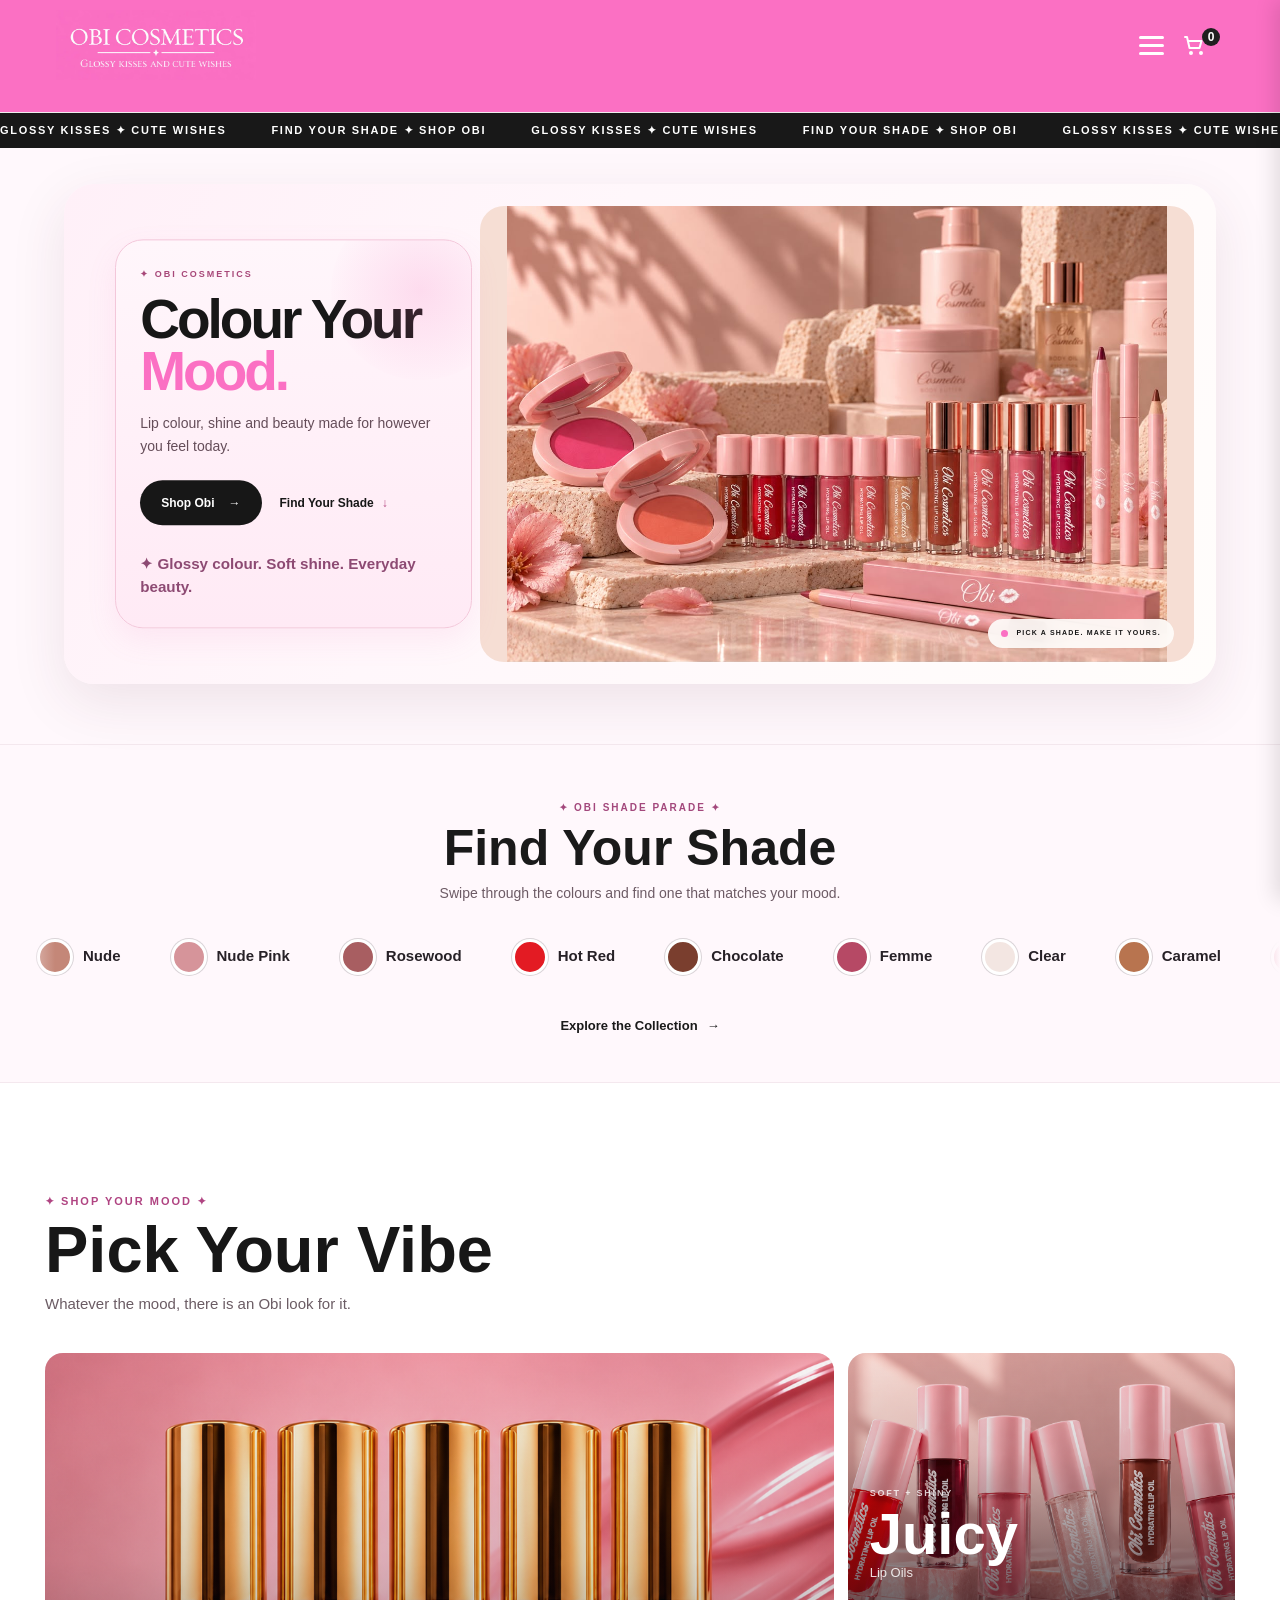
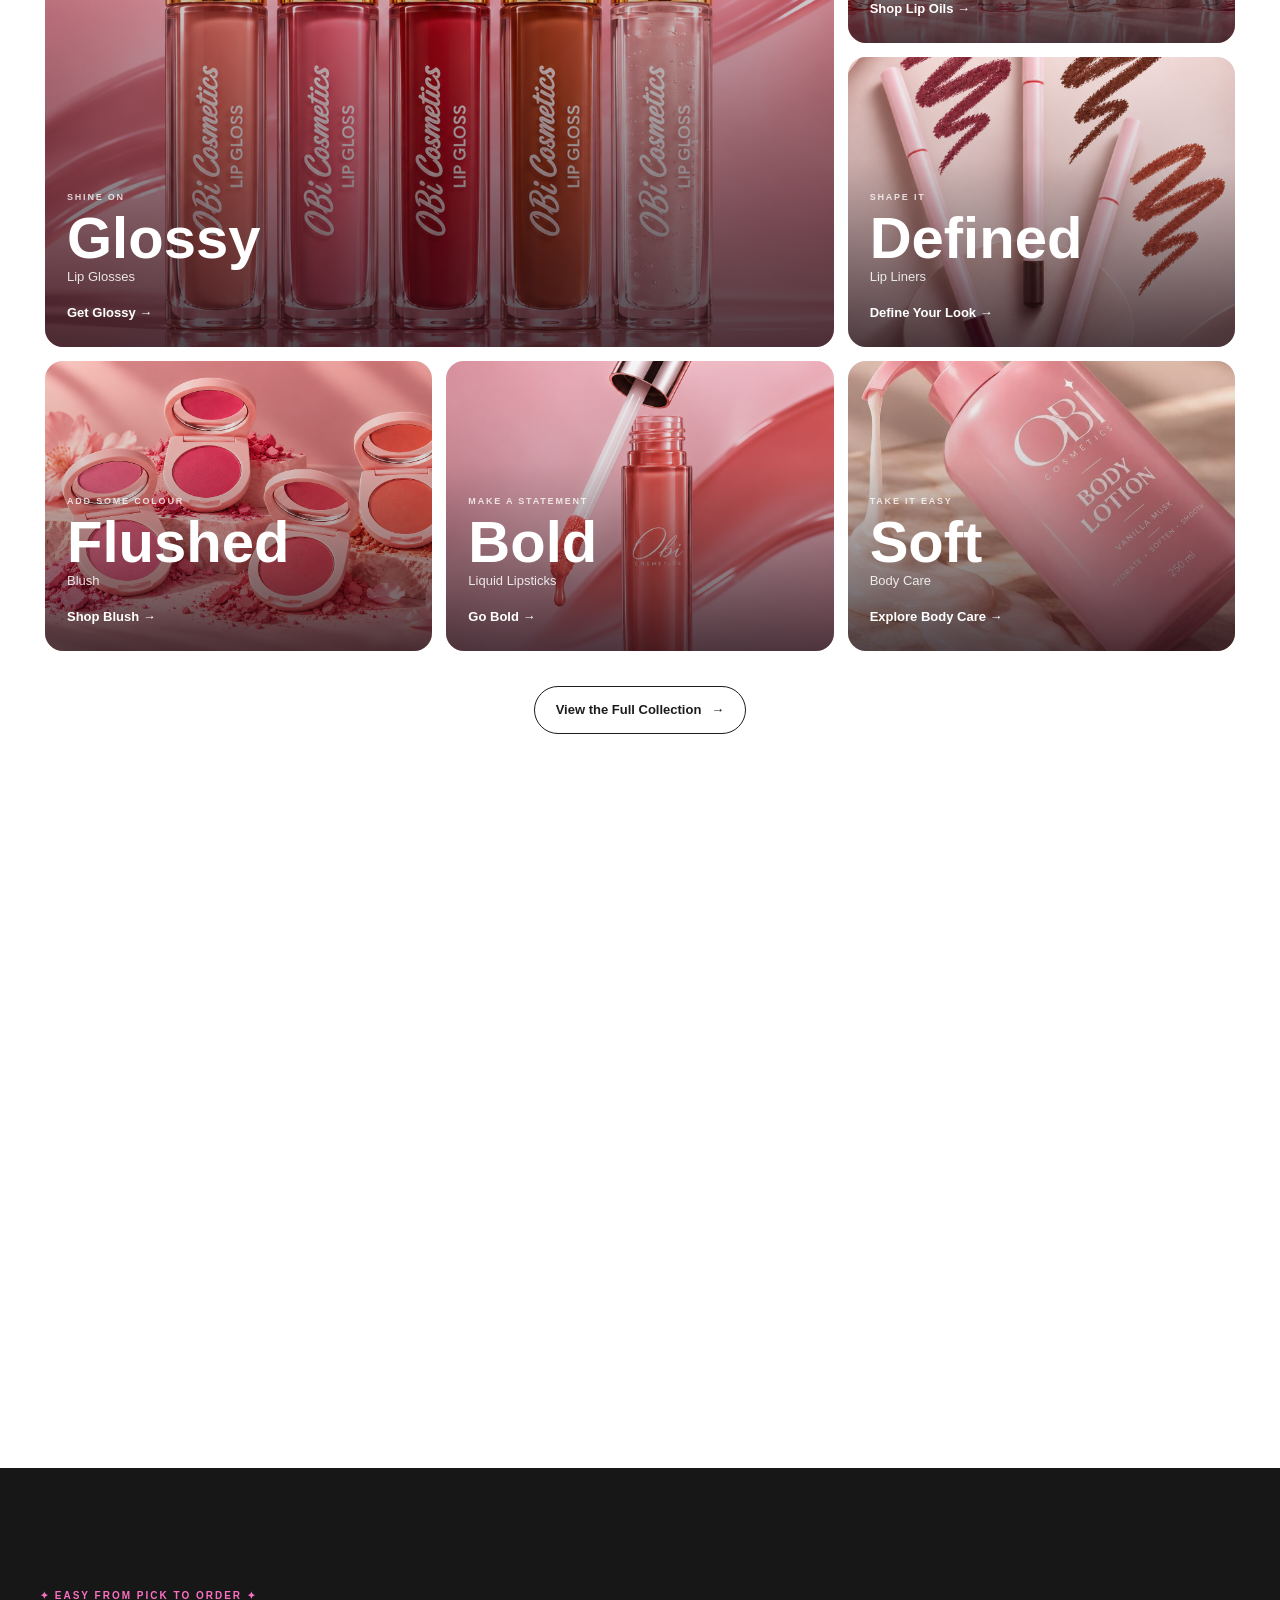
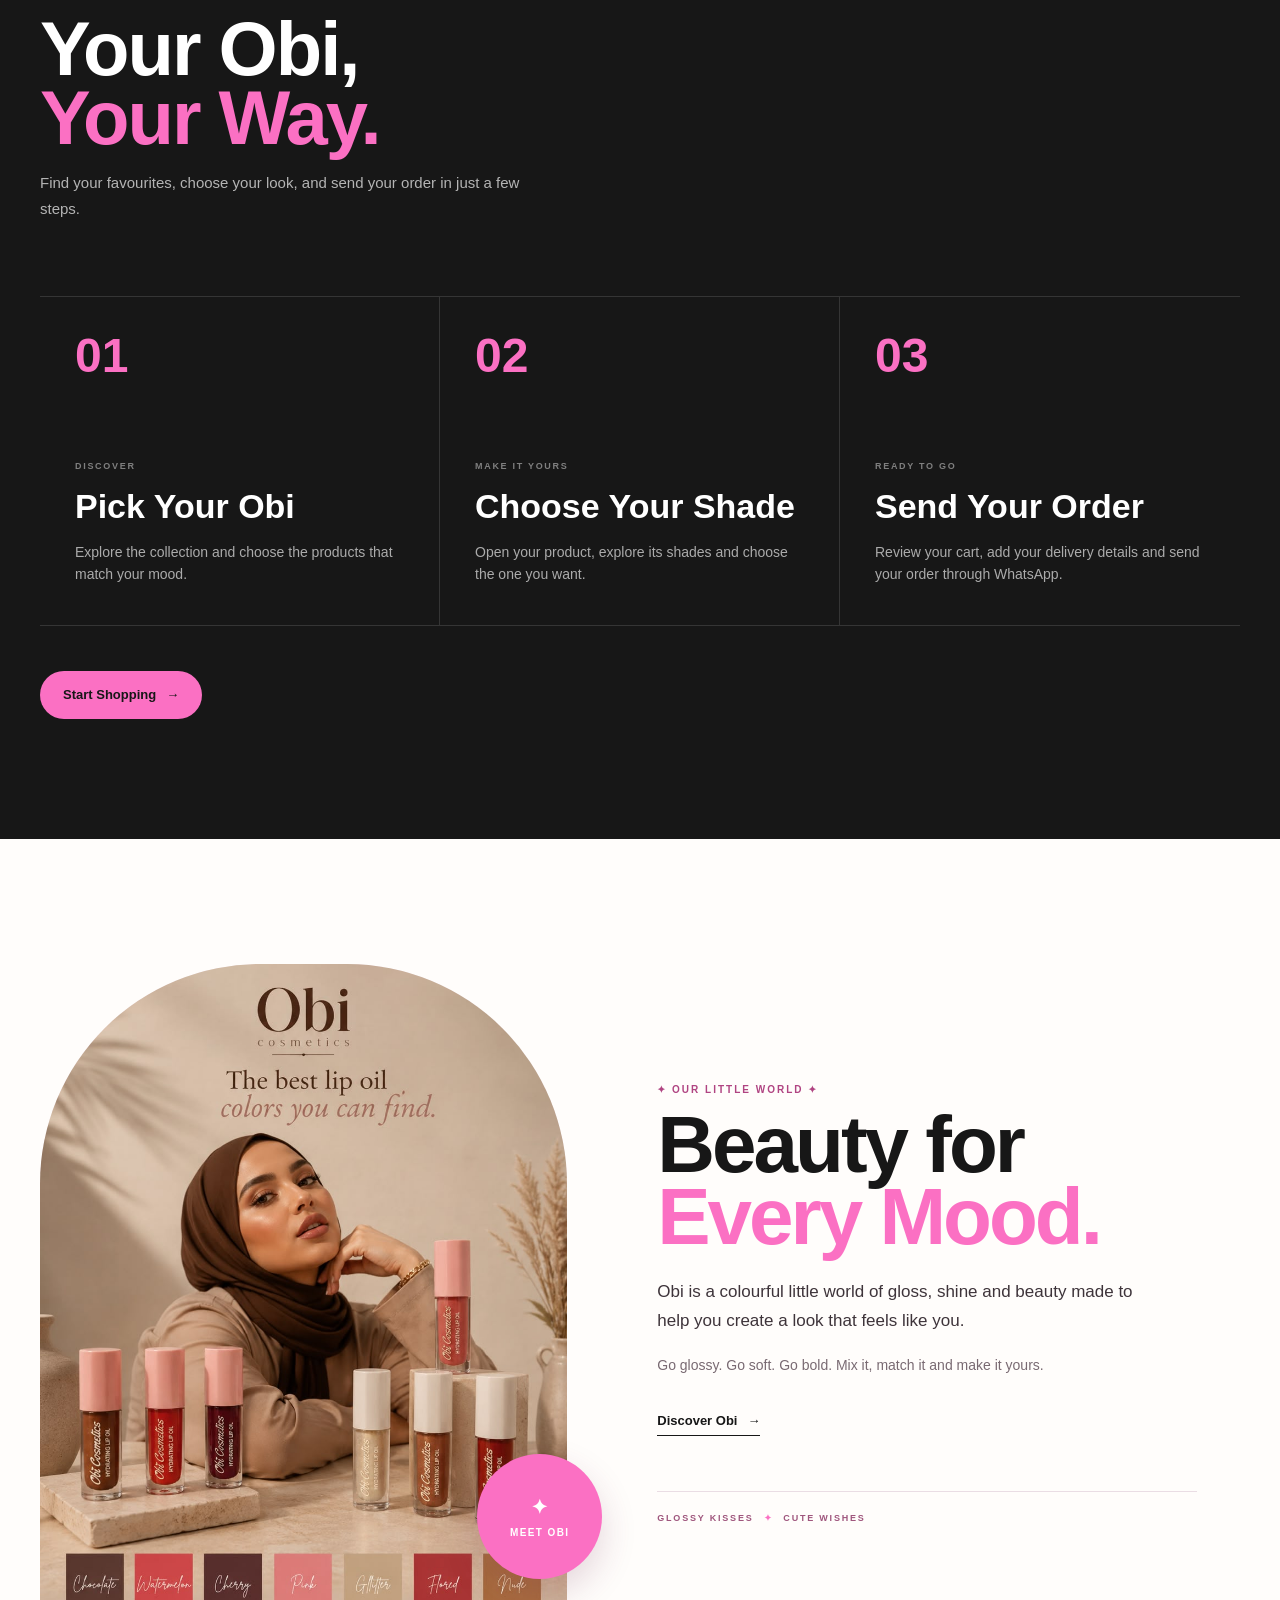
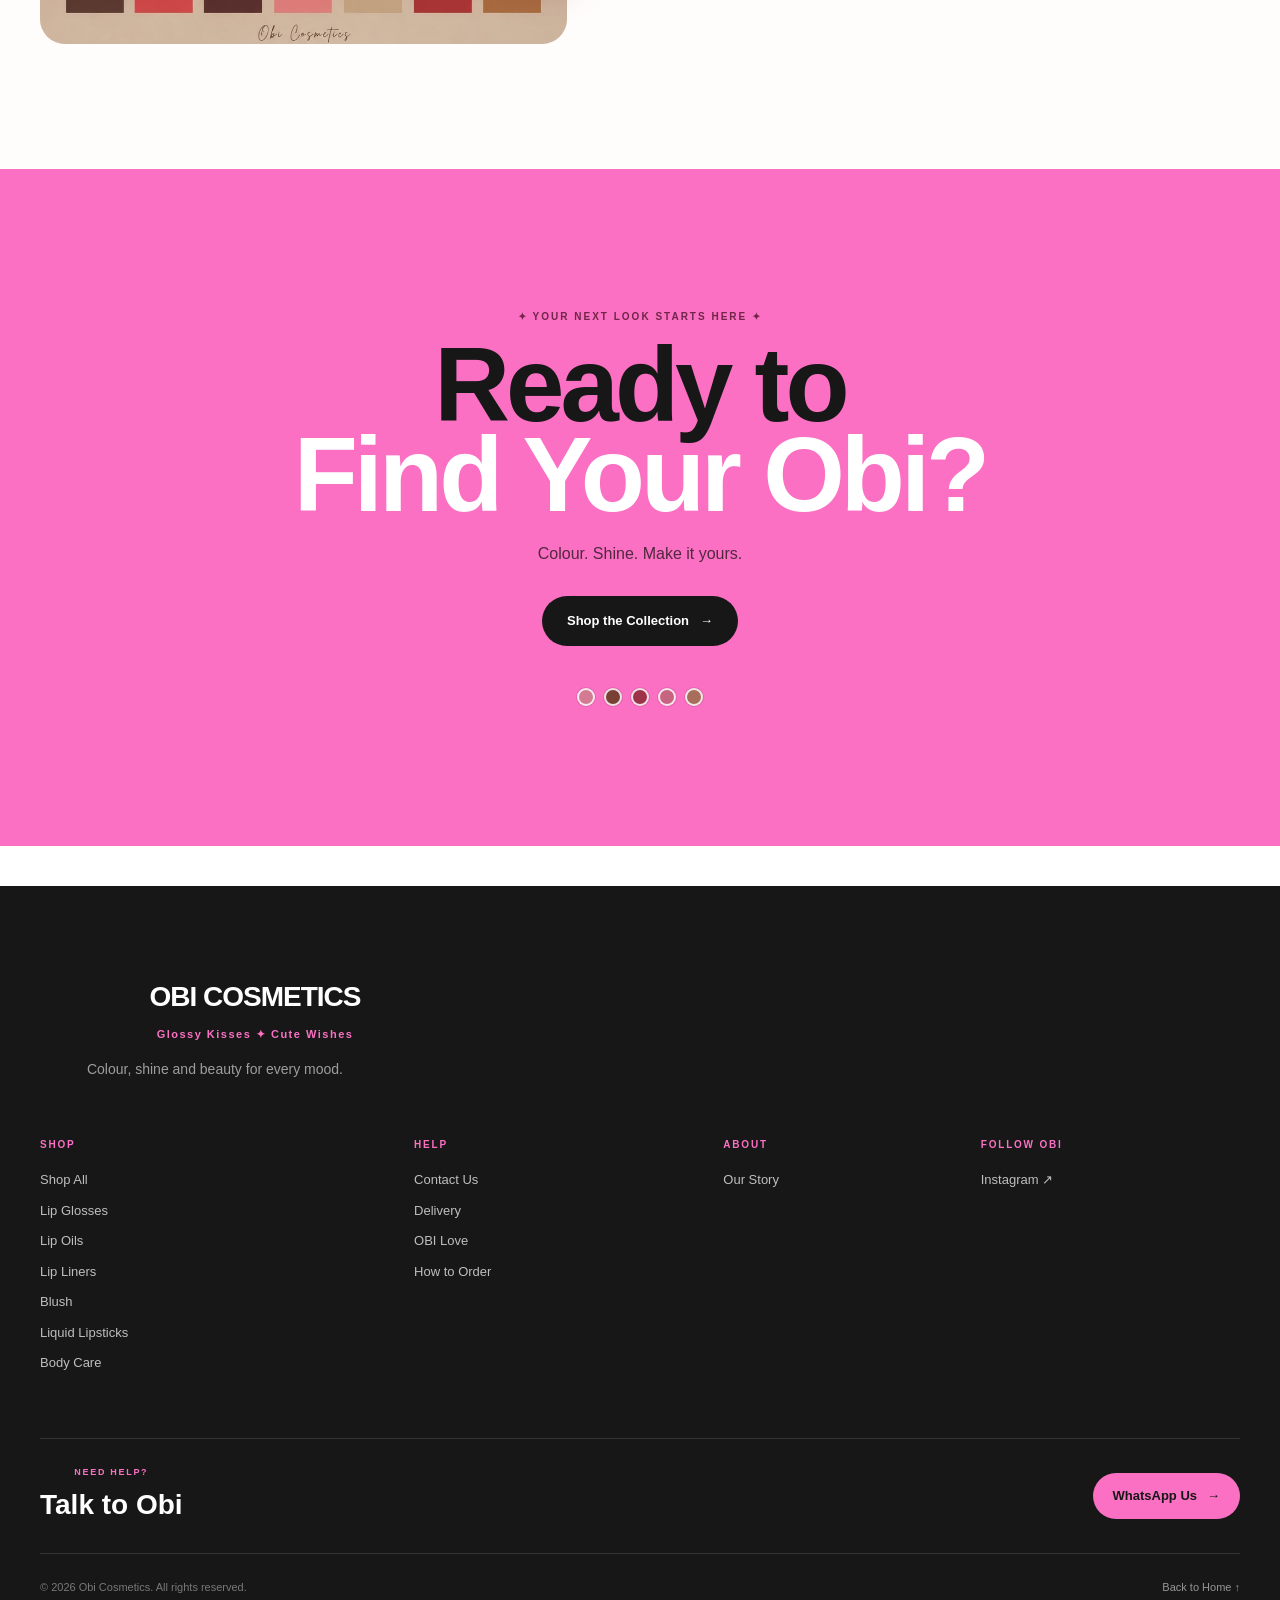
==== commit 97faf656: "contact page added" ====
--- a/index.html
+++ b/index.html
@@ -538,7 +538,7 @@
         >
 
             <img
-                src="images/products/blush.webp"
+                src="images/products/blush/blush-hero.webp"
                 alt="Obi Cosmetics Blush"
                 loading="lazy"
             >
@@ -578,7 +578,7 @@
         >
 
             <img
-                src="images/products/liquid-lipstick.webp"
+                src="images/products/bold.webp"
                 alt="Obi Cosmetics Liquid Lipstick"
                 loading="lazy"
             >
@@ -618,7 +618,7 @@
         >
 
             <img
-                src="images/products/body-care/body-care-lifestyle.webp"
+                src="images/products/body-care/soft.webp"
                 alt="Obi Cosmetics Body Care"
                 loading="lazy"
             >
@@ -1189,7 +1189,7 @@
                 class="continue-shopping-button"
                 type="button"
             >
-                Continue Shopping
+                 Go to Shop
             </button>
 
         </div>
--- a/style.css
+++ b/style.css
@@ -10792,248 +10792,10 @@
     }
 
 }
-/* =========================================================
-   MARKET SELECTOR
-========================================================= */
-
-.market-selector {
-    position: relative;
-
-    z-index: 80;
-}
-
-
-.market-selector-button {
-    height: 40px;
-
-    display: inline-flex;
-
-    align-items: center;
-
-    justify-content: center;
-
-    gap: 7px;
-
-    padding:
-        0
-        11px;
-
-    border: 1px solid
-        rgba(
-            23,
-            23,
-            23,
-            .12
-        );
-
-    border-radius: 999px;
-
-    background:
-        rgba(
-            255,
-            255,
-            255,
-            .85
-        );
-
-    color: #171717;
-
-    cursor: pointer;
-
-    font-family: inherit;
-
-    transition:
-        background .2s ease,
-        transform .2s ease;
-}
-
-
-.market-selector-button:hover {
-    background: #ffffff;
-
-    transform:
-        translateY(-1px);
-}
-
-
-.market-current-flag {
-    font-size: 19px;
-
-    line-height: 1;
-}
-
-
-.market-current-currency {
-    font-size: 10px;
-
-    font-weight: 900;
-
-    letter-spacing: .5px;
-}
-
-
-.market-selector-chevron {
-    font-size: 11px;
-
-    transition:
-        transform .2s ease;
-}
-
-
-.market-selector.open
-.market-selector-chevron {
-    transform:
-        rotate(180deg);
-}
-
-
-/* DROPDOWN */
-
-.market-selector-menu {
-    position: absolute;
-
-    top:
-        calc(
-            100% + 10px
-        );
-
-    right: 0;
-
-    width: 220px;
-
-    padding: 7px;
-
-    border:
-        1px solid
-        #eadfe5;
-
-    border-radius: 17px;
-
-    background: #fffdfb;
-
-    box-shadow:
-        0 18px 45px
-        rgba(
-            38,
-            19,
-            29,
-            .15
-        );
-
-    opacity: 0;
-
-    visibility: hidden;
-
-    transform:
-        translateY(-5px);
-
-    transition:
-        opacity .18s ease,
-        visibility .18s ease,
-        transform .18s ease;
-}
-
-
-.market-selector.open
-.market-selector-menu {
-    opacity: 1;
-
-    visibility: visible;
-
-    transform:
-        translateY(0);
-}
-
-
-.market-selector-menu button {
-    width: 100%;
-
-    min-height: 47px;
-
-    display: grid;
-
-    grid-template-columns:
-        28px
-        1fr
-        auto;
-
-    align-items: center;
-
-    gap: 9px;
-
-    padding:
-        8px
-        10px;
-
-    border: none;
-
-    border-radius: 12px;
-
-    background: transparent;
-
-    color: #332a2f;
-
-    text-align: left;
-
-    font-family: inherit;
-
-    cursor: pointer;
-}
-
-
-.market-selector-menu button:hover,
-.market-selector-menu button.active {
-    background: #fff3fa;
-}
-
-
-.market-selector-menu button > span:first-child {
-    font-size: 20px;
-}
-
-
-.market-option-name {
-    font-size: 12px;
-
-    font-weight: 700;
-}
-
-
-.market-selector-menu strong {
-    color: #9b5579;
-
-    font-size: 9px;
-
-    letter-spacing: .5px;
-}
-
 
 /* SMALL PHONE */
 
-@media (max-width: 500px) {
-
-    .market-selector-button {
-        width: 39px;
-
-        height: 39px;
-
-        padding: 0;
-
-        gap: 0;
-    }
-
-
-    .market-current-currency,
-    .market-selector-chevron {
-        display: none;
-    }
-
-
-    .market-selector-menu {
-        width: 205px;
-    }
-
-}
+
 /* =========================================================
    CHECKOUT MARKET
 ========================================================= */
@@ -16555,4 +16317,3598 @@
 
 .mobile-menu.open > *:nth-child(5) {
     transition-delay: 0.20s;
+}
+/* =========================================================
+   CATEGORY SCROLL ARROWS
+========================================================= */
+
+.categories-wrapper {
+    position: relative;
+}
+
+
+.categories-scroll {
+    display: flex;
+
+    gap: 14px;
+
+    overflow-x: auto;
+
+    scroll-behavior: smooth;
+
+    scrollbar-width: none;
+
+    padding:
+        4px
+        52px;
+}
+
+
+.categories-scroll::-webkit-scrollbar {
+    display: none;
+}
+
+
+/* ARROWS */
+
+.category-arrow {
+    position: absolute;
+
+    top: 50%;
+
+    z-index: 10;
+
+    width: 42px;
+    height: 42px;
+
+    display: flex;
+
+    align-items: center;
+    justify-content: center;
+
+    border: 0;
+
+    border-radius: 50%;
+
+    background: rgba(255, 255, 255, 0.94);
+
+    color: #171717;
+
+    font-size: 22px;
+
+    cursor: pointer;
+
+    box-shadow:
+        0 8px 24px
+        rgba(40, 20, 30, 0.14);
+
+    transform:
+        translateY(-50%);
+
+    transition:
+        transform .2s ease,
+        opacity .2s ease,
+        background .2s ease;
+}
+
+
+.category-arrow:hover {
+    background: #fb70c3;
+
+    color: #ffffff;
+
+    transform:
+        translateY(-50%)
+        scale(1.07);
+}
+
+
+.category-arrow-left {
+    left: 6px;
+}
+
+
+.category-arrow-right {
+    right: 6px;
+}
+
+
+/* DISABLED STATE */
+
+.category-arrow:disabled {
+    opacity: 0.25;
+
+    cursor: default;
+
+    pointer-events: none;
+}
+
+
+/* MOBILE */
+
+@media (max-width: 600px) {
+
+    .category-arrow {
+        width: 36px;
+        height: 36px;
+
+        font-size: 19px;
+    }
+
+
+    .categories-scroll {
+        padding-left: 44px;
+        padding-right: 44px;
+    }
+
+}
+/* =========================================================
+   SHOP CATEGORY SCROLL ARROWS
+========================================================= */
+
+.categories-wrapper {
+    position: relative;
+
+    width: 100%;
+
+    display: flex;
+
+    align-items: center;
+}
+
+
+.categories-scroll {
+    width: 100%;
+
+    display: flex;
+
+    gap: 12px;
+
+    overflow-x: auto;
+
+    scroll-behavior: smooth;
+
+    scrollbar-width: none;
+
+    padding:
+        10px
+        54px;
+}
+
+
+.categories-scroll::-webkit-scrollbar {
+    display: none;
+}
+
+
+/* ARROWS */
+
+.category-arrow {
+    position: absolute;
+
+    top: 50%;
+
+    z-index: 20;
+
+    width: 40px;
+    height: 40px;
+
+    display: flex;
+
+    align-items: center;
+    justify-content: center;
+
+    padding: 0;
+
+    border: none;
+
+    border-radius: 50%;
+
+    background: rgba(255, 255, 255, 0.96);
+
+    color: #171717;
+
+    font-size: 26px;
+
+    line-height: 1;
+
+    cursor: pointer;
+
+    box-shadow:
+        0 7px 22px
+        rgba(50, 25, 38, 0.14);
+
+    transform:
+        translateY(-50%);
+
+    transition:
+        transform .2s ease,
+        background .2s ease,
+        color .2s ease,
+        opacity .2s ease;
+}
+
+
+.category-arrow-left {
+    left: 6px;
+}
+
+
+.category-arrow-right {
+    right: 6px;
+}
+
+
+.category-arrow:hover {
+    background: #fb70c3;
+
+    color: #ffffff;
+
+    transform:
+        translateY(-50%)
+        scale(1.07);
+}
+
+
+.category-arrow:disabled {
+    opacity: 0.25;
+
+    pointer-events: none;
+}
+
+
+/* MOBILE */
+
+@media (max-width: 600px) {
+
+    .category-arrow {
+        width: 34px;
+        height: 34px;
+
+        font-size: 22px;
+    }
+
+
+    .categories-scroll {
+        padding-left: 44px;
+        padding-right: 44px;
+    }
+
+}
+/* =========================================================
+   OBI DELIVERY PAGE
+========================================================= */
+
+.delivery-page {
+    background:
+        #fffdfb;
+
+    color:
+        #171717;
+
+    overflow:
+        hidden;
+}
+
+
+.delivery-eyebrow {
+    margin:
+        0
+        0
+        12px;
+
+    color:
+        #c53d88;
+
+    font-size:
+        12px;
+
+    font-weight:
+        800;
+
+    letter-spacing:
+        .18em;
+
+    text-transform:
+        uppercase;
+}
+
+
+/* =========================================================
+   HERO
+========================================================= */
+
+.delivery-hero {
+    width:
+        min(1440px, 92%);
+
+    margin:
+        36px
+        auto
+        80px;
+
+    min-height:
+        520px;
+
+    display:
+        grid;
+
+    grid-template-columns:
+        1.05fr
+        .95fr;
+
+    align-items:
+        center;
+
+    overflow:
+        hidden;
+
+    border-radius:
+        34px;
+
+    background:
+        linear-gradient(
+            135deg,
+            #fff3fa 0%,
+            #ffe2f2 55%,
+            #fb70c3 160%
+        );
+}
+
+
+.delivery-hero-content {
+    padding:
+        72px;
+}
+
+
+.delivery-hero h1 {
+    max-width:
+        650px;
+
+    margin:
+        0;
+
+    font-size:
+        clamp(
+            58px,
+            7vw,
+            102px
+        );
+
+    line-height:
+        .91;
+
+    letter-spacing:
+        -.065em;
+}
+
+
+.delivery-hero h1 span {
+    display:
+        block;
+
+    color:
+        #fb70c3;
+}
+
+
+.delivery-hero-text {
+    max-width:
+        510px;
+
+    margin:
+        26px
+        0
+        32px;
+
+    color:
+        #5f5058;
+
+    font-size:
+        18px;
+
+    line-height:
+        1.65;
+}
+
+
+.delivery-hero-button {
+    display:
+        inline-flex;
+
+    align-items:
+        center;
+
+    gap:
+        14px;
+
+    padding:
+        17px
+        24px;
+
+    border-radius:
+        999px;
+
+    background:
+        #171717;
+
+    color:
+        #ffffff;
+
+    text-decoration:
+        none;
+
+    font-weight:
+        750;
+}
+
+
+.delivery-hero-button span {
+    color:
+        #fb70c3;
+}
+
+
+/* HERO ART */
+
+.delivery-hero-art {
+    position:
+        relative;
+
+    min-height:
+        520px;
+
+    display:
+        flex;
+
+    align-items:
+        center;
+
+    justify-content:
+        center;
+}
+
+
+.delivery-package {
+    position:
+        relative;
+
+    z-index:
+        2;
+
+    width:
+        260px;
+
+    aspect-ratio:
+        1;
+
+    display:
+        flex;
+
+    flex-direction:
+        column;
+
+    align-items:
+        center;
+
+    justify-content:
+        center;
+
+    border-radius:
+        34px;
+
+    background:
+        #fb70c3;
+
+    color:
+        white;
+
+    box-shadow:
+        0 35px 90px
+        rgba(108, 38, 77, .20);
+
+    transform:
+        rotate(-8deg);
+}
+
+
+.delivery-package strong {
+    font-size:
+        72px;
+
+    letter-spacing:
+        -.07em;
+}
+
+
+.delivery-package small {
+    margin-top:
+        -6px;
+
+    letter-spacing:
+        .32em;
+}
+
+
+.delivery-package-star {
+    position:
+        absolute;
+
+    top:
+        28px;
+
+    right:
+        30px;
+
+    font-size:
+        24px;
+}
+
+
+.delivery-route-line {
+    position:
+        absolute;
+
+    width:
+        360px;
+
+    height:
+        360px;
+
+    border:
+        2px dashed
+        rgba(108, 38, 77, .22);
+
+    border-radius:
+        50%;
+}
+
+
+.delivery-route-dot {
+    position:
+        absolute;
+
+    width:
+        18px;
+
+    height:
+        18px;
+
+    border-radius:
+        50%;
+
+    background:
+        #6c264d;
+
+    box-shadow:
+        0 0 0 9px
+        rgba(108, 38, 77, .09);
+}
+
+
+.dot-one {
+    top:
+        100px;
+
+    right:
+        100px;
+}
+
+
+.dot-two {
+    bottom:
+        95px;
+
+    left:
+        100px;
+}
+
+
+/* =========================================================
+   COMMON SECTION
+========================================================= */
+
+.delivery-options-section,
+.delivery-process,
+.delivery-faq {
+
+    width:
+        min(1440px, 92%);
+
+    margin:
+        0
+        auto
+        100px;
+}
+
+
+.delivery-section-heading {
+    max-width:
+        720px;
+
+    margin-bottom:
+        38px;
+}
+
+
+.delivery-section-heading h2,
+.delivery-notes-heading h2 {
+
+    margin:
+        0;
+
+    font-size:
+        clamp(
+            42px,
+            5vw,
+            72px
+        );
+
+    line-height:
+        .97;
+
+    letter-spacing:
+        -.05em;
+}
+
+
+.delivery-section-heading > p:last-child {
+    max-width:
+        550px;
+
+    margin:
+        18px
+        0
+        0;
+
+    color:
+        #75656e;
+
+    line-height:
+        1.6;
+}
+
+
+/* =========================================================
+   COUNTRY CARDS
+========================================================= */
+
+.delivery-country-grid {
+    display:
+        grid;
+
+    grid-template-columns:
+        1.15fr
+        1fr
+        1fr;
+
+    gap:
+        18px;
+}
+
+
+.delivery-country-card {
+    position:
+        relative;
+
+    min-height:
+        340px;
+
+    padding:
+        32px;
+
+    border:
+        1px solid
+        #f1dde8;
+
+    border-radius:
+        28px;
+
+    background:
+        #fff8fc;
+}
+
+
+.delivery-country-card.featured {
+    background:
+        #171717;
+
+    color:
+        white;
+}
+
+
+.delivery-country-top {
+    display:
+        flex;
+
+    align-items:
+        center;
+
+    justify-content:
+        space-between;
+}
+
+
+.delivery-flag {
+    font-size:
+        30px;
+}
+
+
+.delivery-country-label {
+    font-size:
+        11px;
+
+    font-weight:
+        800;
+
+    letter-spacing:
+        .16em;
+
+    color:
+        #c53d88;
+}
+
+
+.delivery-country-card h3 {
+    margin:
+        28px
+        0;
+
+    font-size:
+        31px;
+
+    letter-spacing:
+        -.03em;
+}
+
+
+.delivery-country-card h4 {
+    margin:
+        20px
+        0;
+}
+
+
+.delivery-country-details {
+    display:
+        grid;
+
+    grid-template-columns:
+        1fr
+        1fr;
+
+    gap:
+        18px;
+}
+
+
+.delivery-country-details div {
+    display:
+        flex;
+
+    flex-direction:
+        column;
+
+    gap:
+        7px;
+}
+
+
+.delivery-detail-label {
+    font-size:
+        10px;
+
+    font-weight:
+        800;
+
+    letter-spacing:
+        .15em;
+
+    opacity:
+        .55;
+}
+
+
+.delivery-country-details strong {
+    font-size:
+        18px;
+}
+
+
+.delivery-card-divider {
+    height:
+        1px;
+
+    margin:
+        26px
+        0;
+
+    background:
+        rgba(255,255,255,.15);
+}
+
+
+.delivery-card-note {
+    margin:
+        46px
+        0
+        0;
+
+    color:
+        #7d6e76;
+
+    line-height:
+        1.55;
+}
+
+
+.delivery-card-badge {
+    display:
+        inline-flex;
+
+    margin-top:
+        30px;
+
+    padding:
+        9px
+        13px;
+
+    border-radius:
+        999px;
+
+    background:
+        #fb70c3;
+
+    color:
+        white;
+
+    font-size:
+        12px;
+
+    font-weight:
+        800;
+}
+
+
+/* =========================================================
+   SAME DAY
+========================================================= */
+
+.same-day-section {
+    width:
+        min(1440px, 92%);
+
+    margin:
+        0
+        auto
+        100px;
+
+    display:
+        grid;
+
+    grid-template-columns:
+        1.15fr
+        .85fr;
+
+    overflow:
+        hidden;
+
+    border-radius:
+        34px;
+
+    background:
+        #fff1f8;
+}
+
+
+.same-day-content {
+    padding:
+        64px;
+}
+
+
+.same-day-icon {
+    width:
+        58px;
+
+    height:
+        58px;
+
+    margin-bottom:
+        34px;
+
+    display:
+        grid;
+
+    place-items:
+        center;
+
+    border-radius:
+        50%;
+
+    background:
+        #fb70c3;
+
+    color:
+        white;
+
+    font-size:
+        26px;
+}
+
+
+.same-day-content h2 {
+    margin:
+        0;
+
+    font-size:
+        clamp(
+            48px,
+            5.5vw,
+            82px
+        );
+
+    line-height:
+        .94;
+
+    letter-spacing:
+        -.055em;
+}
+
+
+.same-day-content h2 span {
+    display:
+        block;
+
+    color:
+        #fb70c3;
+}
+
+
+.same-day-description {
+    max-width:
+        540px;
+
+    margin:
+        24px
+        0
+        40px;
+
+    color:
+        #65545e;
+
+    font-size:
+        17px;
+
+    line-height:
+        1.6;
+}
+
+
+.same-day-features {
+    display:
+        grid;
+
+    gap:
+        20px;
+}
+
+
+.same-day-feature {
+    display:
+        grid;
+
+    grid-template-columns:
+        44px
+        1fr;
+
+    gap:
+        15px;
+}
+
+
+.same-day-feature > span {
+    color:
+        #fb70c3;
+
+    font-weight:
+        850;
+}
+
+
+.same-day-feature strong {
+    display:
+        block;
+
+    margin-bottom:
+        5px;
+}
+
+
+.same-day-feature p {
+    margin:
+        0;
+
+    color:
+        #77646e;
+
+    line-height:
+        1.5;
+}
+
+
+.same-day-payment {
+    padding:
+        64px;
+
+    background:
+        #6c264d;
+
+    color:
+        white;
+}
+
+
+.same-day-payment-label {
+    margin:
+        0;
+
+    color:
+        #ffaddd;
+
+    font-size:
+        11px;
+
+    font-weight:
+        800;
+
+    letter-spacing:
+        .17em;
+}
+
+
+.same-day-payment h3 {
+    margin:
+        18px
+        0;
+
+    font-size:
+        40px;
+
+    line-height:
+        1;
+}
+
+
+.same-day-payment > p {
+    line-height:
+        1.6;
+
+    color:
+        rgba(255,255,255,.72);
+}
+
+
+.same-day-payment-methods {
+    display:
+        grid;
+
+    gap:
+        12px;
+
+    margin-top:
+        36px;
+}
+
+
+.payment-method {
+    display:
+        flex;
+
+    align-items:
+        center;
+
+    gap:
+        15px;
+
+    padding:
+        17px;
+
+    border:
+        1px solid
+        rgba(255,255,255,.16);
+
+    border-radius:
+        18px;
+
+    background:
+        rgba(255,255,255,.07);
+}
+
+
+.payment-symbol {
+    width:
+        40px;
+
+    height:
+        40px;
+
+    display:
+        grid;
+
+    place-items:
+        center;
+
+    border-radius:
+        50%;
+
+    background:
+        #fb70c3;
+
+    font-weight:
+        900;
+}
+
+
+.payment-method div {
+    display:
+        flex;
+
+    flex-direction:
+        column;
+
+    gap:
+        3px;
+}
+
+
+.payment-method div span {
+    font-size:
+        12px;
+
+    opacity:
+        .62;
+}
+
+
+.same-day-small-note {
+    margin-top:
+        26px !important;
+
+    font-size:
+        12px;
+}
+
+
+/* =========================================================
+   PROCESS
+========================================================= */
+
+.delivery-process-grid {
+    display:
+        grid;
+
+    grid-template-columns:
+        repeat(4, 1fr);
+
+    gap:
+        14px;
+}
+
+
+.delivery-process-grid article {
+    min-height:
+        270px;
+
+    padding:
+        27px;
+
+    border-radius:
+        24px;
+
+    background:
+        #fff3fa;
+}
+
+
+.process-number {
+    color:
+        #c53d88;
+
+    font-size:
+        11px;
+
+    font-weight:
+        800;
+}
+
+
+.process-icon {
+    margin:
+        38px
+        0
+        25px;
+
+    font-size:
+        26px;
+
+    color:
+        #fb70c3;
+}
+
+
+.delivery-process-grid h3 {
+    margin:
+        0
+        0
+        12px;
+
+    font-size:
+        22px;
+}
+
+
+.delivery-process-grid p {
+    margin:
+        0;
+
+    color:
+        #786872;
+
+    line-height:
+        1.55;
+}
+
+
+/* =========================================================
+   NOTES
+========================================================= */
+
+.delivery-notes {
+    width:
+        min(1440px, 92%);
+
+    margin:
+        0
+        auto
+        100px;
+
+    display:
+        grid;
+
+    grid-template-columns:
+        .8fr
+        1.2fr;
+
+    gap:
+        90px;
+
+    padding:
+        60px;
+
+    border-radius:
+        32px;
+
+    background:
+        #171717;
+
+    color:
+        white;
+}
+
+
+.delivery-notes-list {
+    display:
+        grid;
+
+    gap:
+        0;
+}
+
+
+.delivery-notes-list > div {
+    display:
+        grid;
+
+    grid-template-columns:
+        46px
+        1fr;
+
+    gap:
+        20px;
+
+    padding:
+        22px
+        0;
+
+    border-bottom:
+        1px solid
+        rgba(255,255,255,.12);
+}
+
+
+.delivery-notes-list span {
+    color:
+        #fb70c3;
+
+    font-weight:
+        800;
+}
+
+
+.delivery-notes-list p {
+    margin:
+        0;
+
+    color:
+        rgba(255,255,255,.70);
+
+    line-height:
+        1.55;
+}
+
+
+/* =========================================================
+   FAQ
+========================================================= */
+
+.delivery-faq-list {
+    max-width:
+        900px;
+
+    margin:
+        0
+        auto;
+}
+
+
+.delivery-faq details {
+    border-bottom:
+        1px solid
+        #ead8e2;
+}
+
+
+.delivery-faq summary {
+    padding:
+        23px
+        0;
+
+    display:
+        flex;
+
+    justify-content:
+        space-between;
+
+    align-items:
+        center;
+
+    cursor:
+        pointer;
+
+    list-style:
+        none;
+
+    font-size:
+        18px;
+
+    font-weight:
+        700;
+}
+
+
+.delivery-faq summary::-webkit-details-marker {
+    display:
+        none;
+}
+
+
+.delivery-faq summary span {
+    color:
+        #fb70c3;
+
+    font-size:
+        25px;
+}
+
+
+.delivery-faq details[open]
+summary span {
+
+    transform:
+        rotate(45deg);
+}
+
+
+.delivery-faq details p {
+    max-width:
+        700px;
+
+    margin:
+        0
+        0
+        25px;
+
+    color:
+        #776770;
+
+    line-height:
+        1.65;
+}
+
+
+/* =========================================================
+   FINAL CTA
+========================================================= */
+
+.delivery-final-cta {
+    margin-top:
+        30px;
+
+    padding:
+        100px
+        20px;
+
+    text-align:
+        center;
+
+    background:
+        #fb70c3;
+
+    color:
+        white;
+}
+
+
+.delivery-final-cta > p {
+    margin:
+        0
+        0
+        15px;
+
+    font-size:
+        11px;
+
+    font-weight:
+        850;
+
+    letter-spacing:
+        .19em;
+}
+
+
+.delivery-final-cta h2 {
+    max-width:
+        800px;
+
+    margin:
+        0
+        auto
+        35px;
+
+    font-size:
+        clamp(
+            48px,
+            6vw,
+            82px
+        );
+
+    line-height:
+        .95;
+
+    letter-spacing:
+        -.05em;
+}
+
+
+.delivery-final-cta a {
+    display:
+        inline-flex;
+
+    align-items:
+        center;
+
+    gap:
+        15px;
+
+    padding:
+        16px
+        24px;
+
+    border-radius:
+        999px;
+
+    background:
+        #171717;
+
+    color:
+        white;
+
+    text-decoration:
+        none;
+
+    font-weight:
+        750;
+}
+
+
+/* =========================================================
+   TABLET
+========================================================= */
+
+@media (max-width: 1000px) {
+
+    .delivery-hero {
+        grid-template-columns:
+            1fr;
+    }
+
+
+    .delivery-hero-content {
+        padding:
+            55px;
+    }
+
+
+    .delivery-hero-art {
+        min-height:
+            400px;
+    }
+
+
+    .delivery-country-grid {
+        grid-template-columns:
+            1fr
+            1fr;
+    }
+
+
+    .delivery-country-card.featured {
+        grid-column:
+            1 / -1;
+    }
+
+
+    .same-day-section {
+        grid-template-columns:
+            1fr;
+    }
+
+
+    .delivery-process-grid {
+        grid-template-columns:
+            1fr
+            1fr;
+    }
+
+
+    .delivery-notes {
+        grid-template-columns:
+            1fr;
+
+        gap:
+            40px;
+    }
+
+}
+
+
+/* =========================================================
+   MOBILE
+========================================================= */
+
+@media (max-width: 650px) {
+
+    .delivery-hero {
+        width:
+            calc(100% - 28px);
+
+        margin-top:
+            18px;
+
+        margin-bottom:
+            60px;
+
+        border-radius:
+            24px;
+    }
+
+
+    .delivery-hero-content {
+        padding:
+            42px
+            25px;
+    }
+
+
+    .delivery-hero h1 {
+        font-size:
+            54px;
+    }
+
+
+    .delivery-hero-text {
+        font-size:
+            16px;
+    }
+
+
+    .delivery-hero-art {
+        min-height:
+            330px;
+    }
+
+
+    .delivery-package {
+        width:
+            200px;
+    }
+
+
+    .delivery-package strong {
+        font-size:
+            58px;
+    }
+
+
+    .delivery-route-line {
+        width:
+            275px;
+
+        height:
+            275px;
+    }
+
+
+    .delivery-options-section,
+    .delivery-process,
+    .delivery-faq {
+
+        width:
+            calc(100% - 28px);
+
+        margin-bottom:
+            70px;
+    }
+
+
+    .delivery-country-grid {
+        grid-template-columns:
+            1fr;
+    }
+
+
+    .delivery-country-card.featured {
+        grid-column:
+            auto;
+    }
+
+
+    .same-day-section {
+        width:
+            calc(100% - 28px);
+
+        margin-bottom:
+            70px;
+
+        border-radius:
+            25px;
+    }
+
+
+    .same-day-content,
+    .same-day-payment {
+        padding:
+            38px
+            25px;
+    }
+
+
+    .same-day-content h2 {
+        font-size:
+            52px;
+    }
+
+
+    .delivery-process-grid {
+        grid-template-columns:
+            1fr;
+    }
+
+
+    .delivery-process-grid article {
+        min-height:
+            auto;
+    }
+
+
+    .delivery-notes {
+        width:
+            calc(100% - 28px);
+
+        padding:
+            38px
+            25px;
+
+        margin-bottom:
+            70px;
+    }
+
+
+    .delivery-final-cta {
+        padding:
+            75px
+            25px;
+    }
+
+
+    .delivery-final-cta h2 {
+        font-size:
+            48px;
+    }
+
+}
+/* =========================================================
+   DELIVERY FINAL CAMPAIGN CTA
+========================================================= */
+
+.delivery-final-cta {
+    position: relative;
+
+    width: min(1500px, 94%);
+
+    min-height: 560px;
+
+    margin:
+        40px
+        auto
+        70px;
+
+    overflow: hidden;
+
+    display: flex;
+
+    align-items: center;
+
+    justify-content: flex-end;
+
+    border-radius: 32px;
+
+    isolation: isolate;
+}
+
+
+/* BACKGROUND IMAGE */
+
+.delivery-final-cta-image {
+    position: absolute;
+
+    inset: 0;
+
+    width: 100%;
+    height: 100%;
+
+    object-fit: cover;
+
+    object-position: center;
+
+    z-index: -3;
+}
+
+
+/* OVERLAY */
+
+.delivery-final-cta-overlay {
+    position: absolute;
+
+    inset: 0;
+
+    z-index: -2;
+
+    background:
+        linear-gradient(
+            90deg,
+            rgba(60, 20, 38, 0.05) 0%,
+            rgba(75, 24, 48, 0.15) 35%,
+            rgba(70, 22, 44, 0.52) 62%,
+            rgba(45, 15, 30, 0.72) 100%
+        );
+}
+
+
+/* CONTENT */
+
+.delivery-final-cta-content {
+    width: 52%;
+
+    padding:
+        70px
+        75px;
+
+    color: #ffffff;
+}
+
+
+.delivery-final-eyebrow {
+    margin:
+        0
+        0
+        18px;
+
+    font-size: 12px;
+
+    font-weight: 800;
+
+    letter-spacing: .18em;
+
+    text-transform: uppercase;
+}
+
+
+.delivery-final-cta h2 {
+    margin: 0;
+
+    max-width: 700px;
+
+    font-size:
+        clamp(
+            48px,
+            5.5vw,
+            82px
+        );
+
+    line-height: .96;
+
+    letter-spacing: -.045em;
+}
+
+
+.delivery-final-cta h2 span {
+    display: block;
+
+    margin-top: 10px;
+
+    font-family:
+        Georgia,
+        "Times New Roman",
+        serif;
+
+    font-style: italic;
+
+    font-weight: 400;
+}
+
+
+/* BUTTON */
+
+.delivery-final-button {
+    display: inline-flex;
+
+    align-items: center;
+
+    justify-content: center;
+
+    gap: 14px;
+
+    margin-top: 36px;
+
+    padding:
+        17px
+        28px;
+
+    border-radius: 999px;
+
+    background: #fffdfb;
+
+    color: #6c264d;
+
+    text-decoration: none;
+
+    font-size: 16px;
+
+    font-weight: 800;
+
+    transition:
+        transform .25s ease,
+        background .25s ease;
+}
+
+
+.delivery-final-button:hover {
+    transform: translateY(-3px);
+
+    background: #ffffff;
+}
+
+
+.delivery-final-button span {
+    transition:
+        transform .25s ease;
+}
+
+
+.delivery-final-button:hover span {
+    transform: translateX(5px);
+}
+
+
+/* =========================================================
+   MOBILE
+========================================================= */
+
+@media (max-width: 760px) {
+
+    .delivery-final-cta {
+        width: calc(100% - 28px);
+
+        min-height: 620px;
+
+        align-items: flex-end;
+
+        border-radius: 24px;
+
+        margin-bottom: 45px;
+    }
+
+
+    .delivery-final-cta-image {
+        object-position: 38% center;
+    }
+
+
+    .delivery-final-cta-overlay {
+        background:
+            linear-gradient(
+                180deg,
+                rgba(40, 15, 25, 0.08) 20%,
+                rgba(45, 15, 30, 0.38) 52%,
+                rgba(35, 12, 25, 0.82) 100%
+            );
+    }
+
+
+    .delivery-final-cta-content {
+        width: 100%;
+
+        padding:
+            36px
+            25px;
+    }
+
+
+    .delivery-final-cta h2 {
+        font-size: 48px;
+    }
+
+
+    .delivery-final-button {
+        margin-top: 26px;
+    }
+
+}
+/* =========================================================
+   MOBILE — DELIVERY FINAL CTA
+========================================================= */
+
+@media (max-width: 760px) {
+
+    .delivery-final-cta {
+        width: calc(100% - 28px);
+
+        min-height: 420px;
+
+        margin:
+            25px
+            auto
+            40px;
+
+        align-items: flex-end;
+
+        border-radius: 22px;
+    }
+
+
+    .delivery-final-cta-image {
+        object-position: 42% center;
+    }
+
+
+    .delivery-final-cta-overlay {
+        background:
+            linear-gradient(
+                180deg,
+                rgba(35, 12, 25, 0.08) 15%,
+                rgba(35, 12, 25, 0.28) 48%,
+                rgba(35, 12, 25, 0.72) 100%
+            );
+    }
+
+
+    .delivery-final-cta-content {
+        width: 100%;
+
+        padding:
+            28px
+            22px
+            30px;
+    }
+
+
+    .delivery-final-eyebrow {
+        margin-bottom: 10px;
+
+        font-size: 9px;
+
+        letter-spacing: .15em;
+    }
+
+
+    .delivery-final-cta h2 {
+        max-width: 280px;
+
+        font-size: 38px;
+
+        line-height: .95;
+    }
+
+
+    .delivery-final-cta h2 span {
+        margin-top: 6px;
+
+        font-size: 34px;
+    }
+
+
+    .delivery-final-button {
+        margin-top: 20px;
+
+        padding:
+            13px
+            20px;
+
+        font-size: 14px;
+    }
+
+}
+/* =========================================================
+   MOBILE MENU — SCROLLABLE
+========================================================= */
+
+@media (max-width: 760px) {
+
+    .mobile-menu {
+        max-height: calc(100vh - 110px);
+
+        overflow-y: auto;
+
+        overflow-x: hidden;
+
+        overscroll-behavior: contain;
+
+        -webkit-overflow-scrolling: touch;
+    }
+
+
+    /* Optional: cleaner scrollbar */
+
+    .mobile-menu::-webkit-scrollbar {
+        width: 5px;
+    }
+
+
+    .mobile-menu::-webkit-scrollbar-thumb {
+        background: rgba(23, 23, 23, 0.22);
+
+        border-radius: 999px;
+    }
+
+
+    .mobile-menu::-webkit-scrollbar-track {
+        background: transparent;
+    }
+
+}
+
+/* =========================================================
+   EMPTY CART
+========================================================= */
+
+.empty-cart {
+    min-height: 260px;
+
+    display: flex;
+
+    flex-direction: column;
+
+    align-items: center;
+
+    justify-content: center;
+
+    gap: 20px;
+
+    padding: 35px 20px;
+
+    text-align: center;
+}
+
+
+.empty-cart p {
+    margin: 0;
+
+    color: #75646e;
+}
+
+
+.empty-cart-shop-button {
+    display: inline-flex;
+
+    align-items: center;
+
+    gap: 10px;
+
+    padding:
+        13px
+        20px;
+
+    border-radius: 999px;
+
+    background: #fb70c3;
+
+    color: #ffffff;
+
+    text-decoration: none;
+
+    font-weight: 800;
+
+    transition:
+        transform .2s ease,
+        background .2s ease;
+}
+
+
+.empty-cart-shop-button:hover {
+    transform:
+        translateY(-2px);
+
+    background:
+        #e95fb2;
+}
+
+
+.empty-cart-shop-button span {
+    transition:
+        transform .2s ease;
+}
+
+
+.empty-cart-shop-button:hover span {
+    transform:
+        translateX(4px);
+}
+.market-selector.open
+.market-selector-menu {
+    opacity: 1;
+    visibility: visible;
+    transform: translateY(0);
+}
+/* =========================================================
+   FLAG IMAGE SIZE — HARD FIX
+========================================================= */
+
+img.market-current-flag {
+    display: block !important;
+
+    width: 22px !important;
+    height: 15px !important;
+
+    min-width: 22px !important;
+    min-height: 15px !important;
+
+    max-width: 22px !important;
+    max-height: 15px !important;
+
+    object-fit: contain !important;
+
+    border-radius: 2px !important;
+
+    flex-shrink: 0 !important;
+}
+
+
+img.market-option-flag {
+    display: block !important;
+
+    width: 24px !important;
+    height: 16px !important;
+
+    min-width: 24px !important;
+    min-height: 16px !important;
+
+    max-width: 24px !important;
+    max-height: 16px !important;
+
+    object-fit: contain !important;
+
+    border-radius: 2px !important;
+
+    flex-shrink: 0 !important;
+}
+
+
+/* MOBILE */
+
+@media (max-width: 500px) {
+
+    img.market-current-flag {
+        width: 20px !important;
+        height: 14px !important;
+
+        min-width: 20px !important;
+        min-height: 14px !important;
+
+        max-width: 20px !important;
+        max-height: 14px !important;
+    }
+
+
+    img.market-option-flag {
+        width: 22px !important;
+        height: 15px !important;
+
+        min-width: 22px !important;
+        min-height: 15px !important;
+
+        max-width: 22px !important;
+        max-height: 15px !important;
+    }
+
+}
+/* =========================================================
+   OBI MARKET SELECTOR — FINAL FIX
+========================================================= */
+
+.market-selector {
+    position: relative;
+    z-index: 500;
+}
+
+
+/* =========================================================
+   MAIN BUTTON
+========================================================= */
+
+.market-selector-button {
+    width: auto;
+    min-width: 88px;
+    height: 42px;
+
+    display: inline-flex;
+    align-items: center;
+    justify-content: center;
+
+    gap: 7px;
+
+    padding: 0 12px;
+
+    border: 1px solid rgba(23, 23, 23, .10);
+    border-radius: 999px;
+
+    background: #ffffff;
+
+    color: #171717;
+
+    font-family: inherit;
+    font-size: 11px;
+    font-weight: 800;
+
+    cursor: pointer;
+
+    white-space: nowrap;
+
+    box-shadow:
+        0 4px 14px
+        rgba(108, 38, 77, .10);
+
+    appearance: none;
+    -webkit-appearance: none;
+
+    transition:
+        transform .2s ease,
+        box-shadow .2s ease,
+        background .2s ease;
+}
+
+
+.market-selector-button:hover {
+    transform: translateY(-1px);
+
+    box-shadow:
+        0 6px 18px
+        rgba(108, 38, 77, .15);
+}
+
+
+/* =========================================================
+   CURRENT FLAG
+========================================================= */
+
+img.market-current-flag {
+    display: block !important;
+
+    width: 22px !important;
+    height: 15px !important;
+
+    min-width: 22px !important;
+    min-height: 15px !important;
+
+    max-width: 22px !important;
+    max-height: 15px !important;
+
+    object-fit: contain !important;
+
+    border-radius: 2px !important;
+
+    flex-shrink: 0;
+}
+
+
+/* =========================================================
+   CURRENT CURRENCY
+========================================================= */
+
+.market-current-currency {
+    display: inline-block;
+
+    color: #171717;
+
+    font-size: 10px;
+    font-weight: 900;
+
+    letter-spacing: .3px;
+
+    line-height: 1;
+}
+
+
+/* =========================================================
+   ARROW
+========================================================= */
+
+.market-selector-chevron {
+    display: inline-block;
+
+    font-size: 9px;
+
+    line-height: 1;
+
+    transition:
+        transform .2s ease;
+}
+
+
+.market-selector.open
+.market-selector-chevron {
+    transform: rotate(180deg);
+}
+
+
+/* =========================================================
+   DROPDOWN CONTAINER
+========================================================= */
+
+.market-selector-menu {
+    position: absolute;
+
+    top: calc(100% + 10px);
+    right: 0;
+
+    width: 245px;
+
+    display: block;
+
+    padding: 8px;
+
+    border: 1px solid #eadfe5;
+
+    border-radius: 20px;
+
+    background: #fffdfb;
+
+    box-shadow:
+        0 18px 45px
+        rgba(38, 19, 29, .18);
+
+    opacity: 0;
+    visibility: hidden;
+    pointer-events: none;
+
+    transform:
+        translateY(-7px)
+        scale(.98);
+
+    transform-origin:
+        top right;
+
+    transition:
+        opacity .18s ease,
+        visibility .18s ease,
+        transform .18s ease;
+}
+
+
+/* OPEN */
+
+.market-selector.open
+.market-selector-menu {
+    opacity: 1;
+    visibility: visible;
+    pointer-events: auto;
+
+    transform:
+        translateY(0)
+        scale(1);
+}
+
+
+/* =========================================================
+   COUNTRY BUTTONS
+========================================================= */
+
+.market-selector-menu button {
+    width: 100%;
+    min-height: 50px;
+
+    display: grid;
+
+    grid-template-columns:
+        28px
+        minmax(0, 1fr)
+        auto;
+
+    align-items: center;
+
+    gap: 10px;
+
+    padding:
+        9px
+        11px;
+
+    margin: 0;
+
+    border: none;
+
+    border-radius: 13px;
+
+    background: transparent;
+
+    color: #332a2f;
+
+    text-align: left;
+
+    font-family: inherit;
+
+    cursor: pointer;
+
+    appearance: none;
+    -webkit-appearance: none;
+
+    transition:
+        background .18s ease,
+        transform .18s ease;
+}
+
+
+.market-selector-menu button:hover {
+    background: #fff3fa;
+
+    transform:
+        translateX(2px);
+}
+
+
+.market-selector-menu button.active {
+    background: #fff0f8;
+}
+
+
+/* =========================================================
+   COUNTRY FLAGS
+========================================================= */
+
+img.market-option-flag {
+    display: block !important;
+
+    width: 24px !important;
+    height: 16px !important;
+
+    min-width: 24px !important;
+    min-height: 16px !important;
+
+    max-width: 24px !important;
+    max-height: 16px !important;
+
+    object-fit: contain !important;
+
+    border-radius: 2px !important;
+}
+
+
+/* =========================================================
+   COUNTRY NAME
+========================================================= */
+
+.market-option-name {
+    display: block;
+
+    overflow: hidden;
+
+    color: #222222;
+
+    font-size: 12px;
+    font-weight: 700;
+
+    white-space: nowrap;
+    text-overflow: ellipsis;
+}
+
+
+/* =========================================================
+   COUNTRY CURRENCY
+========================================================= */
+
+.market-selector-menu strong {
+    display: block;
+
+    color: #a3487c;
+
+    font-size: 10px;
+    font-weight: 900;
+
+    letter-spacing: .5px;
+
+    white-space: nowrap;
+}
+
+
+/* =========================================================
+   SELECT REGION STATE
+========================================================= */
+
+.market-selector.needs-selection
+.market-selector-button {
+    min-width: 112px;
+
+    animation:
+        obiMarketAttention
+        1.9s
+        ease-in-out
+        infinite;
+}
+
+
+.market-selector.needs-selection
+.market-current-currency {
+    font-size: 9px;
+    letter-spacing: 0;
+}
+
+
+/* =========================================================
+   ATTENTION ANIMATION
+========================================================= */
+
+@keyframes obiMarketAttention {
+
+    0%,
+    100% {
+        transform:
+            translateY(0)
+            scale(1);
+
+        box-shadow:
+            0 4px 14px
+            rgba(108, 38, 77, .10);
+    }
+
+
+    50% {
+        transform:
+            translateY(-1px)
+            scale(1.025);
+
+        box-shadow:
+            0 0 0 6px
+            rgba(255, 255, 255, .20),
+            0 6px 20px
+            rgba(108, 38, 77, .15);
+    }
+
+}
+
+
+.market-selector.open
+.market-selector-button {
+    animation: none;
+}
+
+
+/* =========================================================
+   MOBILE
+========================================================= */
+
+@media (max-width: 500px) {
+
+    .market-selector-button {
+        min-width: 76px;
+
+        height: 39px;
+
+        padding:
+            0
+            10px;
+
+        gap: 6px;
+    }
+
+
+    img.market-current-flag {
+        width: 20px !important;
+        height: 14px !important;
+
+        min-width: 20px !important;
+        min-height: 14px !important;
+
+        max-width: 20px !important;
+        max-height: 14px !important;
+    }
+
+
+    .market-current-currency {
+        font-size: 9px;
+    }
+
+
+    .market-selector-chevron {
+        font-size: 8px;
+    }
+
+
+    .market-selector.needs-selection
+    .market-selector-button {
+        min-width: 103px;
+    }
+
+
+    .market-selector-menu {
+        width: 230px;
+
+        right: 0;
+    }
+
+
+    .market-selector-menu button {
+        min-height: 48px;
+
+        grid-template-columns:
+            26px
+            minmax(0, 1fr)
+            auto;
+
+        gap: 9px;
+    }
+
+
+    img.market-option-flag {
+        width: 22px !important;
+        height: 15px !important;
+
+        min-width: 22px !important;
+        min-height: 15px !important;
+
+        max-width: 22px !important;
+        max-height: 15px !important;
+    }
+
+}
+/* =========================================================
+   SMART STICKY HEADER
+========================================================= */
+
+header {
+    position: sticky;
+    top: 0;
+
+    z-index: 1000;
+
+    transform: translateY(0);
+
+    transition:
+        transform .28s ease,
+        box-shadow .28s ease;
+}
+
+
+/* HIDE WHILE SCROLLING DOWN */
+
+header.header-hidden {
+    transform: translateY(-100%);
+}
+
+
+/* SHOW WITH SHADOW AFTER LEAVING TOP */
+
+header.header-scrolled {
+    box-shadow:
+        0 5px 20px
+        rgba(30, 15, 24, .10);
+}
+
+
+/* KEEP HEADER VISIBLE WHEN MENU / DROPDOWN IS OPEN */
+
+header.header-locked {
+    transform: translateY(0) !important;
+}
+
+
+/* =========================================================
+   MARKET DROPDOWN
+========================================================= */
+
+.market-selector {
+    position: relative;
+}
+
+
+/*
+   Dropdown stays attached to the header.
+   Scrolling does NOT close it.
+*/
+
+.market-selector-menu {
+    position: absolute;
+
+    top: calc(100% + 10px);
+    right: 0;
+
+    z-index: 1100;
+}
+
+
+/* =========================================================
+   MOBILE MENU
+========================================================= */
+
+.mobile-menu.open {
+    max-height:
+        calc(100vh - 76px);
+
+    overflow-y: auto;
+
+    overscroll-behavior: contain;
+
+    -webkit-overflow-scrolling: touch;
+}
+/* =========================================================
+   OBI SMART HEADER — FINAL
+========================================================= */
+
+header {
+    position: sticky !important;
+    top: 0 !important;
+
+    z-index: 1000 !important;
+
+    transform: translateY(0);
+
+    transition:
+        transform .28s ease,
+        box-shadow .28s ease !important;
+
+    will-change: transform;
+}
+
+
+/* Header disappears while scrolling DOWN */
+
+header.obi-header-hidden {
+    transform: translateY(-100%) !important;
+}
+
+
+/* Header visible after leaving top */
+
+header.obi-header-scrolled {
+    box-shadow:
+        0 5px 20px
+        rgba(30, 15, 24, .12);
+}
+
+
+/* Menu/dropdown open = NEVER hide header */
+
+header.obi-header-locked {
+    transform: translateY(0) !important;
+}
+
+
+/* Keep dropdown above page */
+
+.market-selector-menu {
+    z-index: 1200 !important;
+}
+
+
+/* Keep mobile menu usable while scrolling */
+
+.mobile-menu.open {
+    max-height:
+        calc(100vh - 76px);
+
+    overflow-y: auto;
+
+    overscroll-behavior: contain;
+
+    -webkit-overflow-scrolling: touch;
+}
+/* =========================================================
+   OBI SMART FIXED HEADER — FINAL
+========================================================= */
+
+header {
+    position: fixed !important;
+
+    top: 0 !important;
+    left: 0 !important;
+    right: 0 !important;
+
+    width: 100% !important;
+
+    z-index: 1000 !important;
+
+    transform: translateY(0);
+
+    transition:
+        transform .28s ease,
+        box-shadow .28s ease !important;
+
+    will-change: transform;
+}
+
+
+/* =========================================================
+   PAGE SPACE FOR FIXED HEADER
+========================================================= */
+
+body {
+    padding-top:
+        var(--obi-header-height, 76px);
+}
+
+
+/* =========================================================
+   SCROLL DOWN → HIDE
+========================================================= */
+
+header.obi-header-hidden {
+    transform:
+        translateY(-100%) !important;
+}
+
+
+/* =========================================================
+   HEADER AFTER SCROLLING
+========================================================= */
+
+header.obi-header-scrolled {
+    box-shadow:
+        0 5px 20px
+        rgba(30, 15, 24, .12);
+}
+
+
+/* =========================================================
+   MENU OPEN → ALWAYS SHOW
+========================================================= */
+
+header.obi-header-locked {
+    transform:
+        translateY(0) !important;
+}
+
+
+/* =========================================================
+   MARKET DROPDOWN
+========================================================= */
+
+.market-selector {
+    position: relative;
+}
+
+
+.market-selector-menu {
+    z-index:
+        1200 !important;
+}
+
+
+/* =========================================================
+   MOBILE MENU
+========================================================= */
+
+.mobile-menu.open {
+    max-height:
+        calc(
+            100vh -
+            var(--obi-header-height, 76px)
+        );
+
+    overflow-y:
+        auto;
+
+    overscroll-behavior:
+        contain;
+
+    -webkit-overflow-scrolling:
+        touch;
+}
+.checkout-market-flag {
+    display: block;
+
+    width: 28px;
+    height: 19px;
+
+    min-width: 28px;
+
+    object-fit: contain;
+
+    border-radius: 3px;
+
+    flex-shrink: 0;
+}
+.delivery-flag-image {
+    display: block;
+
+    width: 32px;
+    height: 22px;
+
+    object-fit: contain;
+
+    border-radius: 3px;
+
+    flex-shrink: 0;
+}
+/* =========================================================
+   OBI CONTACT PAGE
+========================================================= */
+
+.contact-page {
+    background: #fffdfb;
+    color: #171717;
+}
+
+
+/* HERO */
+
+.contact-hero {
+    width: min(1100px, 92%);
+    margin: 70px auto 90px;
+    text-align: center;
+}
+
+
+.contact-eyebrow {
+    margin: 0 0 18px;
+
+    color: #c53d88;
+
+    font-size: 11px;
+    font-weight: 900;
+
+    letter-spacing: .18em;
+}
+
+
+.contact-hero h1 {
+    max-width: 850px;
+
+    margin: 0 auto;
+
+    font-size:
+        clamp(
+            58px,
+            8vw,
+            105px
+        );
+
+    line-height: .92;
+
+    letter-spacing: -.06em;
+}
+
+
+.contact-hero h1 span {
+    display: block;
+    color: #fb70c3;
+}
+
+
+.contact-hero-text {
+    max-width: 560px;
+
+    margin:
+        28px
+        auto
+        0;
+
+    color: #75656e;
+
+    font-size: 17px;
+    line-height: 1.65;
+}
+
+
+/* =========================================================
+   CONTACT OPTIONS
+========================================================= */
+
+.contact-options {
+    width: min(1400px, 92%);
+
+    margin:
+        0
+        auto
+        110px;
+
+    display: grid;
+
+    grid-template-columns:
+        repeat(3, 1fr);
+
+    gap: 18px;
+}
+
+
+.contact-option-card {
+    min-height: 330px;
+
+    display: flex;
+    flex-direction: column;
+
+    padding: 34px;
+
+    border:
+        1px solid
+        #f0dce7;
+
+    border-radius: 30px;
+
+    background: #fff8fc;
+}
+
+
+.contact-option-primary {
+    background: #171717;
+    color: #ffffff;
+}
+
+
+.contact-option-label {
+    color: #c53d88;
+
+    font-size: 10px;
+    font-weight: 900;
+
+    letter-spacing: .17em;
+}
+
+
+.contact-option-card h2 {
+    margin:
+        35px
+        0
+        15px;
+
+    font-size: 35px;
+
+    letter-spacing: -.04em;
+}
+
+
+.contact-option-card p {
+    margin:
+        0
+        0
+        35px;
+
+    color: #7a6872;
+
+    line-height: 1.6;
+}
+
+
+.contact-option-primary p {
+    color:
+        rgba(
+            255,
+            255,
+            255,
+            .67
+        );
+}
+
+
+.contact-card-button {
+    margin-top: auto;
+
+    min-height: 49px;
+
+    display: inline-flex;
+
+    align-items: center;
+    justify-content: space-between;
+
+    gap: 15px;
+
+    padding:
+        0
+        18px;
+
+    border: none;
+
+    border-radius: 999px;
+
+    background: #fb70c3;
+
+    color: #171717;
+
+    text-decoration: none;
+
+    font-family: inherit;
+
+    font-size: 13px;
+    font-weight: 850;
+
+    cursor: pointer;
+}
+
+
+.contact-card-button-light {
+    border:
+        1px solid
+        #e6d6df;
+
+    background: #ffffff;
+}
+
+
+/* =========================================================
+   FORM
+========================================================= */
+
+.contact-form-section {
+    width: min(1250px, 92%);
+
+    margin:
+        0
+        auto
+        120px;
+
+    display: grid;
+
+    grid-template-columns:
+        .85fr
+        1.15fr;
+
+    gap: 80px;
+
+    align-items: start;
+}
+
+
+.contact-form-intro h2 {
+    margin: 0;
+
+    font-size:
+        clamp(
+            48px,
+            6vw,
+            78px
+        );
+
+    line-height: .95;
+
+    letter-spacing: -.055em;
+}
+
+
+.contact-form-intro h2 span {
+    display: block;
+
+    color: #fb70c3;
+}
+
+
+.contact-form-intro > p:last-child {
+    max-width: 420px;
+
+    margin-top: 25px;
+
+    color: #75656e;
+
+    line-height: 1.65;
+}
+
+
+.contact-form {
+    display: flex;
+    flex-direction: column;
+
+    gap: 13px;
+}
+
+
+.contact-form label {
+    margin-top: 12px;
+
+    font-size: 13px;
+    font-weight: 800;
+}
+
+
+.contact-form input,
+.contact-form select,
+.contact-form textarea {
+    width: 100%;
+
+    box-sizing: border-box;
+
+    padding:
+        15px
+        17px;
+
+    border:
+        1px solid
+        #e6dce1;
+
+    border-radius: 15px;
+
+    background: #ffffff;
+
+    color: #171717;
+
+    font-family: inherit;
+
+    font-size: 15px;
+
+    outline: none;
+}
+
+
+.contact-form input:focus,
+.contact-form select:focus,
+.contact-form textarea:focus {
+    border-color: #fb70c3;
+
+    box-shadow:
+        0 0 0 3px
+        rgba(251,112,195,.10);
+}
+
+
+.contact-form textarea {
+    resize: vertical;
+}
+
+
+.contact-submit-button {
+    min-height: 55px;
+
+    margin-top: 16px;
+
+    display: flex;
+
+    align-items: center;
+    justify-content: space-between;
+
+    padding:
+        0
+        21px;
+
+    border: none;
+
+    border-radius: 999px;
+
+    background: #171717;
+
+    color: #ffffff;
+
+    font-family: inherit;
+
+    font-size: 14px;
+    font-weight: 850;
+
+    cursor: pointer;
+}
+
+
+/* =========================================================
+   FAQ
+========================================================= */
+
+.contact-faq {
+    width: min(1150px, 92%);
+
+    margin:
+        0
+        auto
+        120px;
+}
+
+
+.contact-section-heading {
+    margin-bottom: 35px;
+}
+
+
+.contact-section-heading h2 {
+    margin: 0;
+
+    font-size:
+        clamp(
+            42px,
+            5vw,
+            68px
+        );
+
+    letter-spacing: -.05em;
+}
+
+
+.contact-faq-list {
+    border-top:
+        1px solid
+        #eadfe5;
+}
+
+
+.contact-faq-list details {
+    border-bottom:
+        1px solid
+        #eadfe5;
+}
+
+
+.contact-faq-list summary {
+    min-height: 75px;
+
+    display: flex;
+
+    align-items: center;
+    justify-content: space-between;
+
+    gap: 20px;
+
+    cursor: pointer;
+
+    list-style: none;
+
+    font-weight: 750;
+}
+
+
+.contact-faq-list summary::-webkit-details-marker {
+    display: none;
+}
+
+
+.contact-faq-list summary span {
+    font-size: 22px;
+}
+
+
+.contact-faq-list details p {
+    max-width: 720px;
+
+    margin:
+        0
+        0
+        28px;
+
+    color: #75656e;
+
+    line-height: 1.65;
+}
+
+
+/* =========================================================
+   COMMUNITY
+========================================================= */
+
+.contact-community {
+    width: min(1400px, 94%);
+
+    margin:
+        0
+        auto
+        90px;
+
+    padding:
+        65px;
+
+    box-sizing: border-box;
+
+    display: flex;
+
+    align-items: flex-end;
+    justify-content: space-between;
+
+    gap: 45px;
+
+    border-radius: 35px;
+
+    background:
+        linear-gradient(
+            135deg,
+            #fb70c3,
+            #f3a4d3
+        );
+
+    color: white;
+}
+
+
+.contact-community .contact-eyebrow {
+    color: white;
+}
+
+
+.contact-community h2 {
+    max-width: 690px;
+
+    margin: 0;
+
+    font-size:
+        clamp(
+            43px,
+            5vw,
+            70px
+        );
+
+    line-height: .97;
+
+    letter-spacing: -.05em;
+}
+
+
+.contact-community h2 span {
+    display: block;
+}
+
+
+.contact-community-actions {
+    min-width: 240px;
+
+    display: flex;
+    flex-direction: column;
+
+    gap: 10px;
+}
+
+
+.contact-community-button {
+    min-height: 50px;
+
+    display: flex;
+
+    align-items: center;
+    justify-content: space-between;
+
+    gap: 15px;
+
+    padding:
+        0
+        18px;
+
+    border-radius: 999px;
+
+    background: #171717;
+
+    color: white;
+
+    text-decoration: none;
+
+    font-size: 12px;
+    font-weight: 800;
+}
+
+
+.contact-community-secondary {
+    background: white;
+    color: #171717;
+}
+
+
+/* =========================================================
+   MOBILE
+========================================================= */
+
+@media (max-width: 800px) {
+
+    .contact-hero {
+        margin:
+            45px
+            auto
+            65px;
+    }
+
+
+    .contact-hero h1 {
+        font-size: 59px;
+    }
+
+
+    .contact-options {
+        grid-template-columns:
+            1fr;
+
+        margin-bottom:
+            85px;
+    }
+
+
+    .contact-option-card {
+        min-height: 270px;
+
+        padding: 27px;
+    }
+
+
+    .contact-form-section {
+        grid-template-columns:
+            1fr;
+
+        gap: 38px;
+
+        margin-bottom:
+            90px;
+    }
+
+
+    .contact-form-intro h2 {
+        font-size: 52px;
+    }
+
+
+    .contact-faq {
+        margin-bottom:
+            90px;
+    }
+
+
+    .contact-community {
+        padding:
+            45px
+            27px;
+
+        flex-direction:
+            column;
+
+        align-items:
+            stretch;
+    }
+
+
+    .contact-community h2 {
+        font-size: 48px;
+    }
+
+
+    .contact-community-actions {
+        min-width: 0;
+    }
+
 }
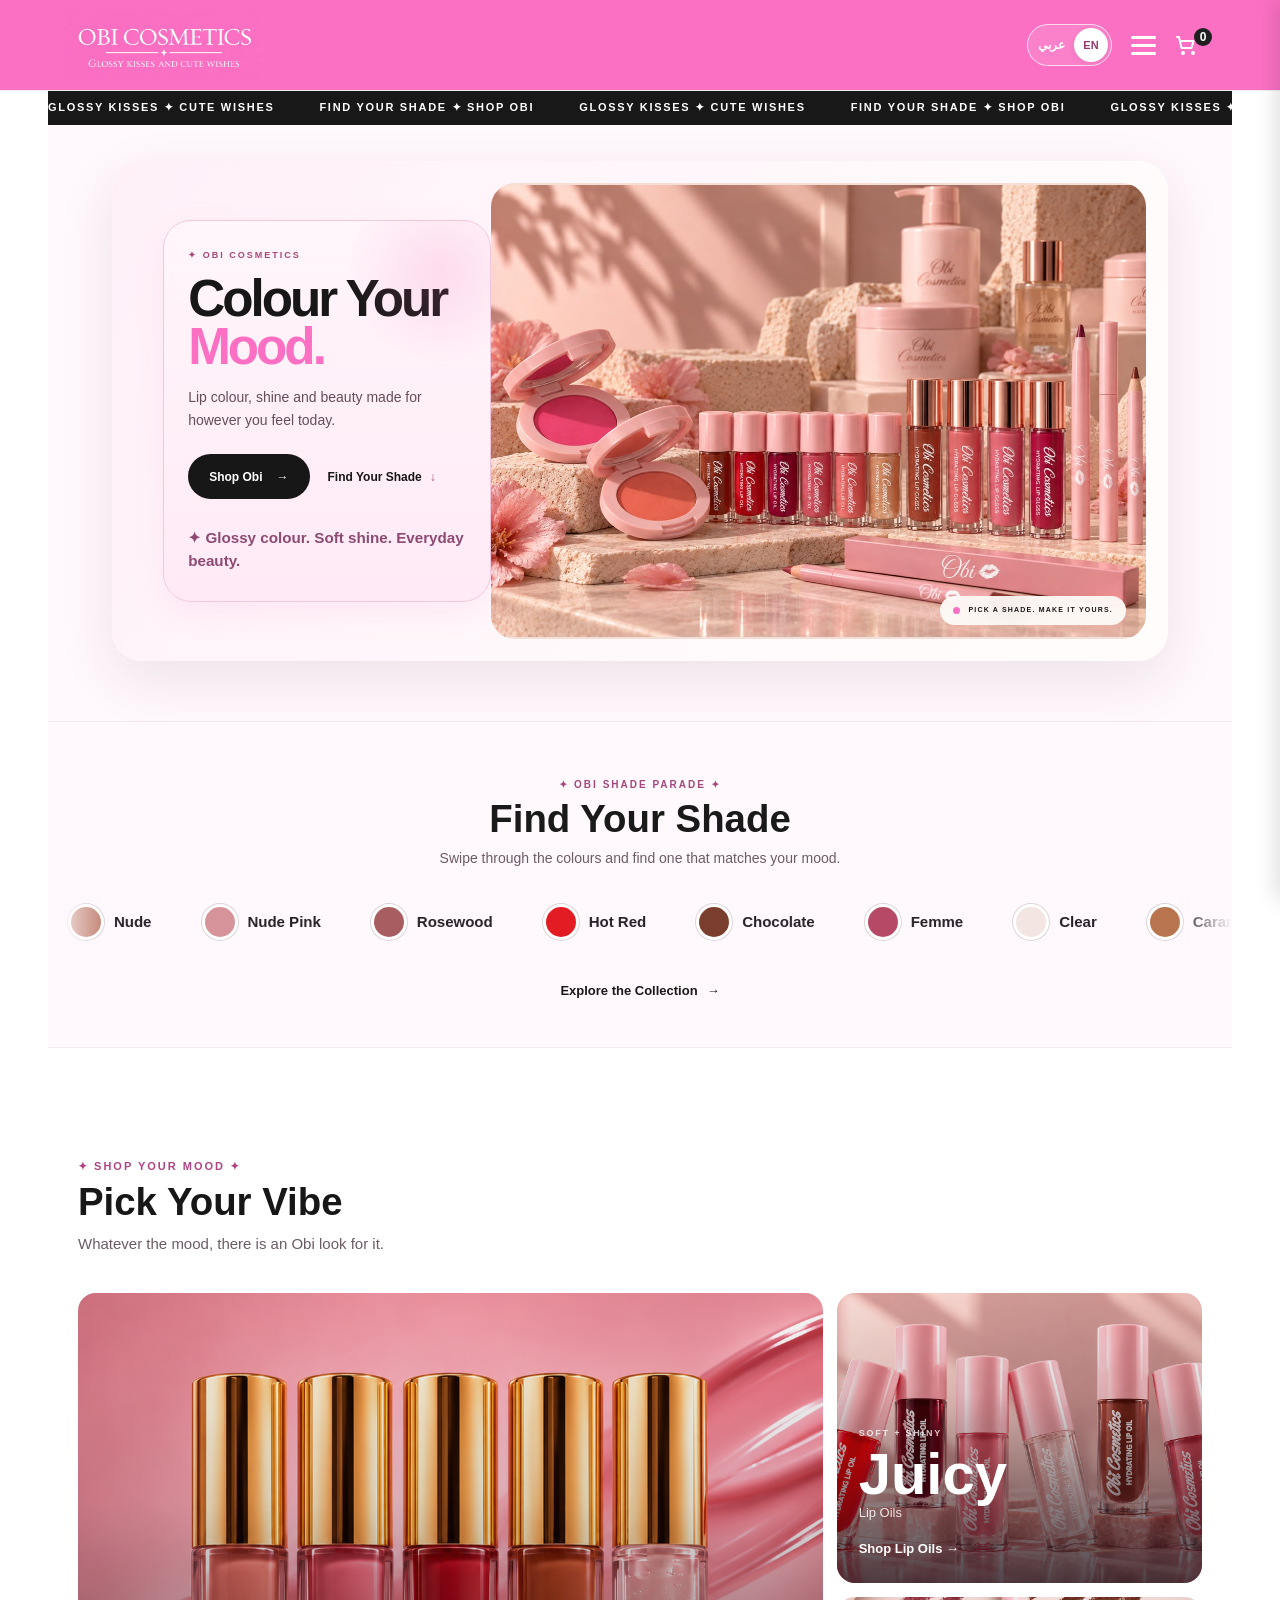
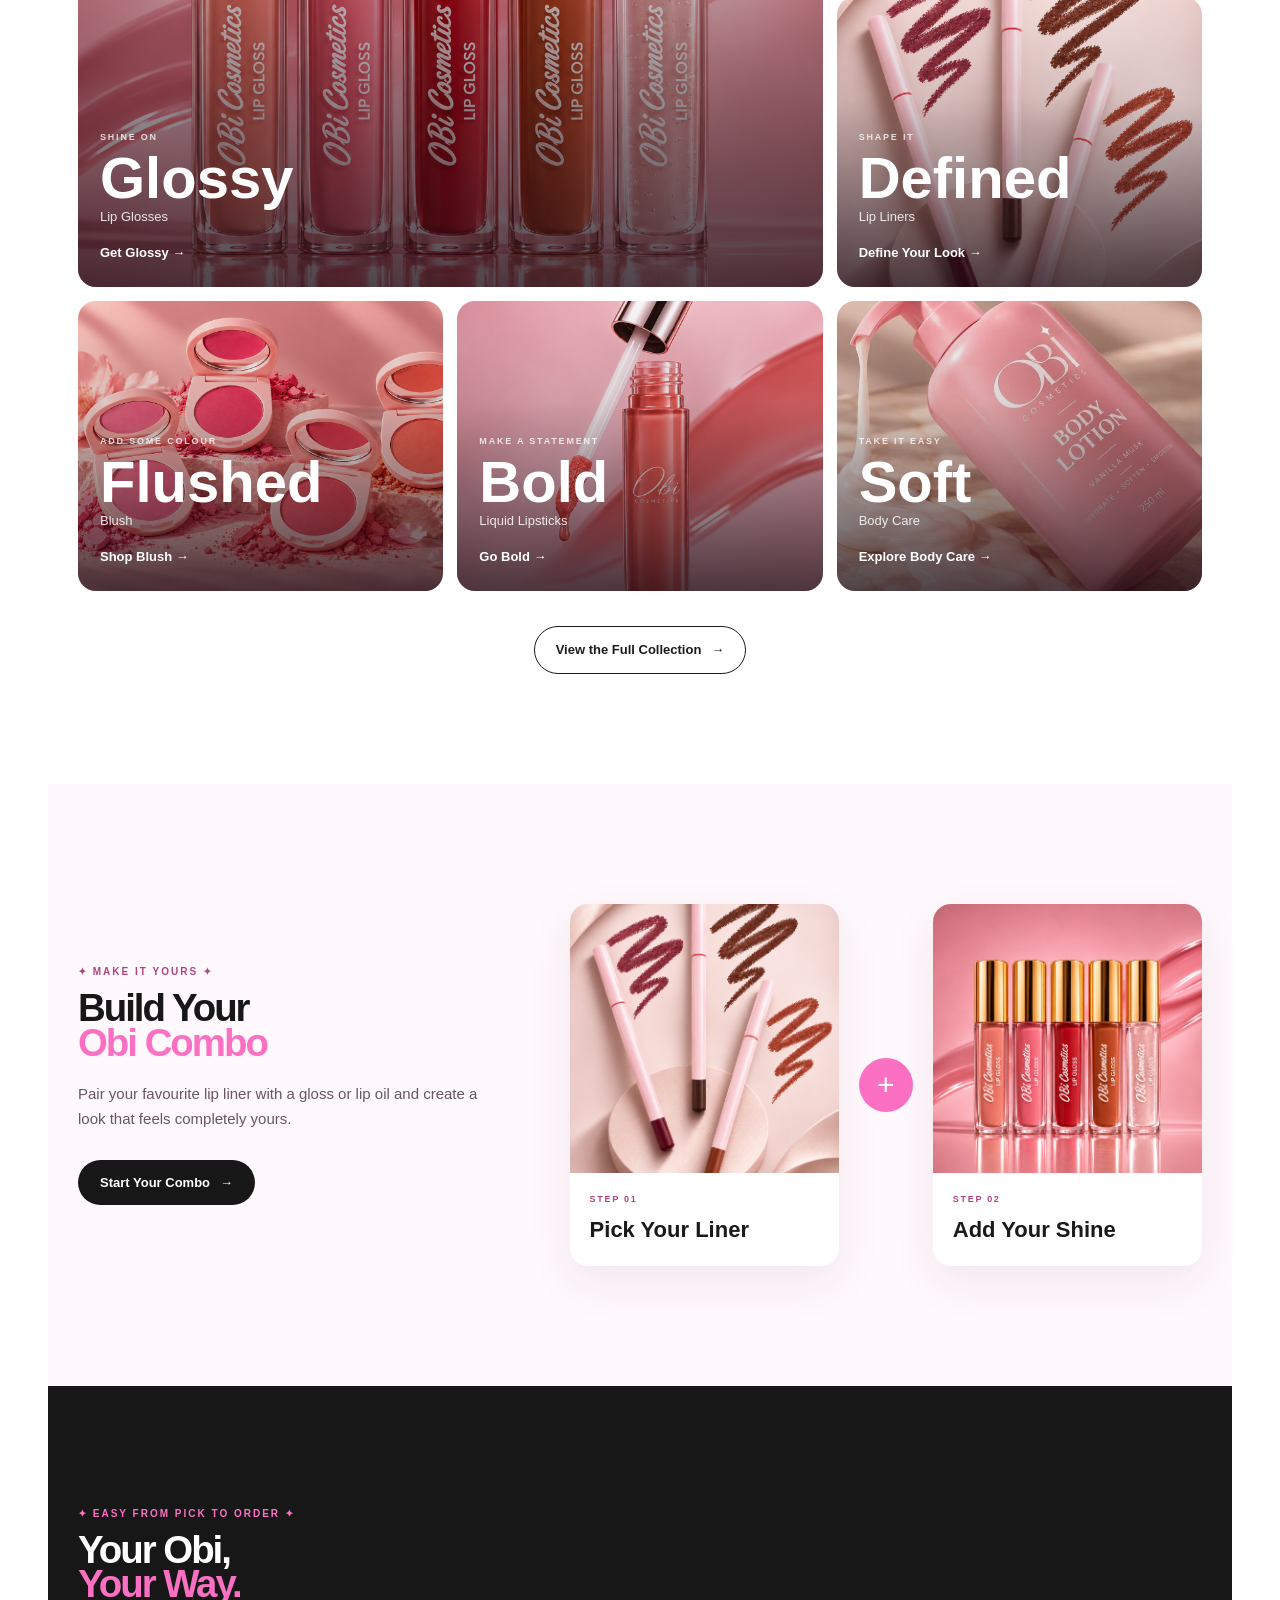
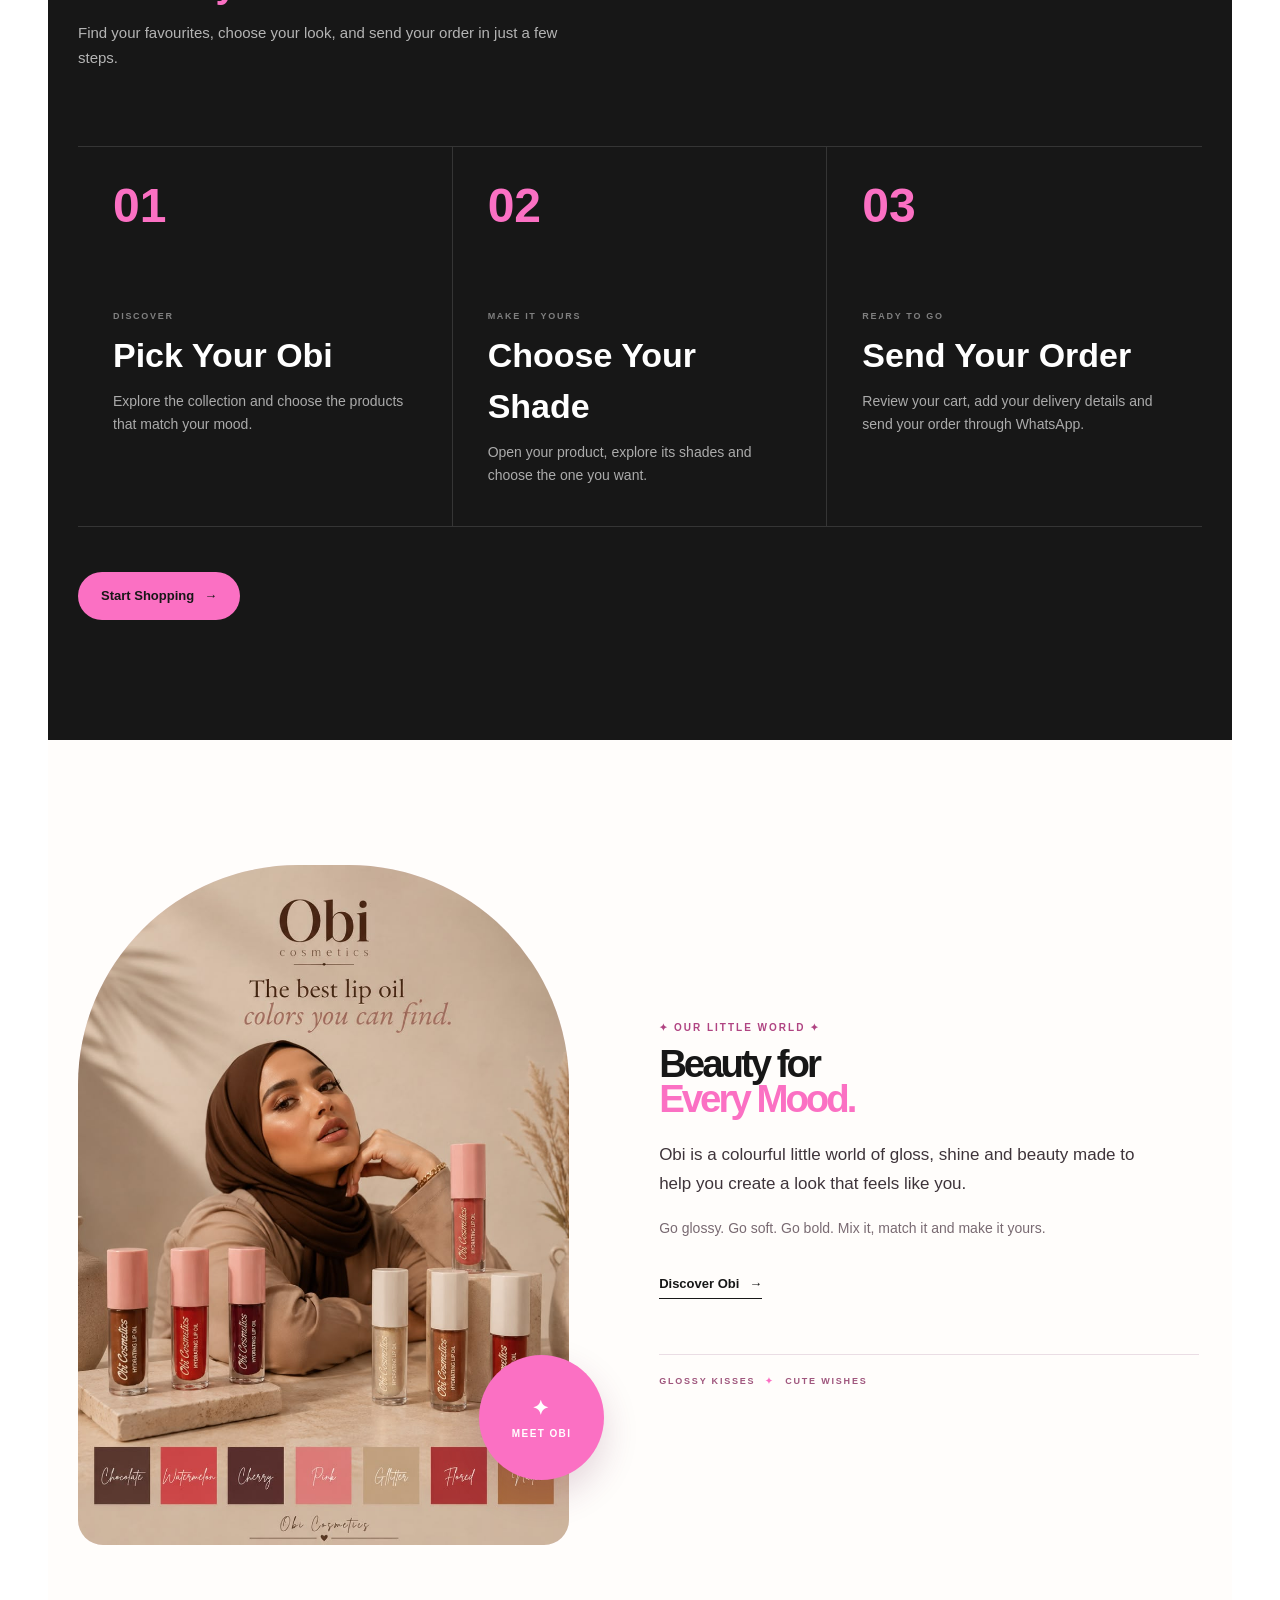
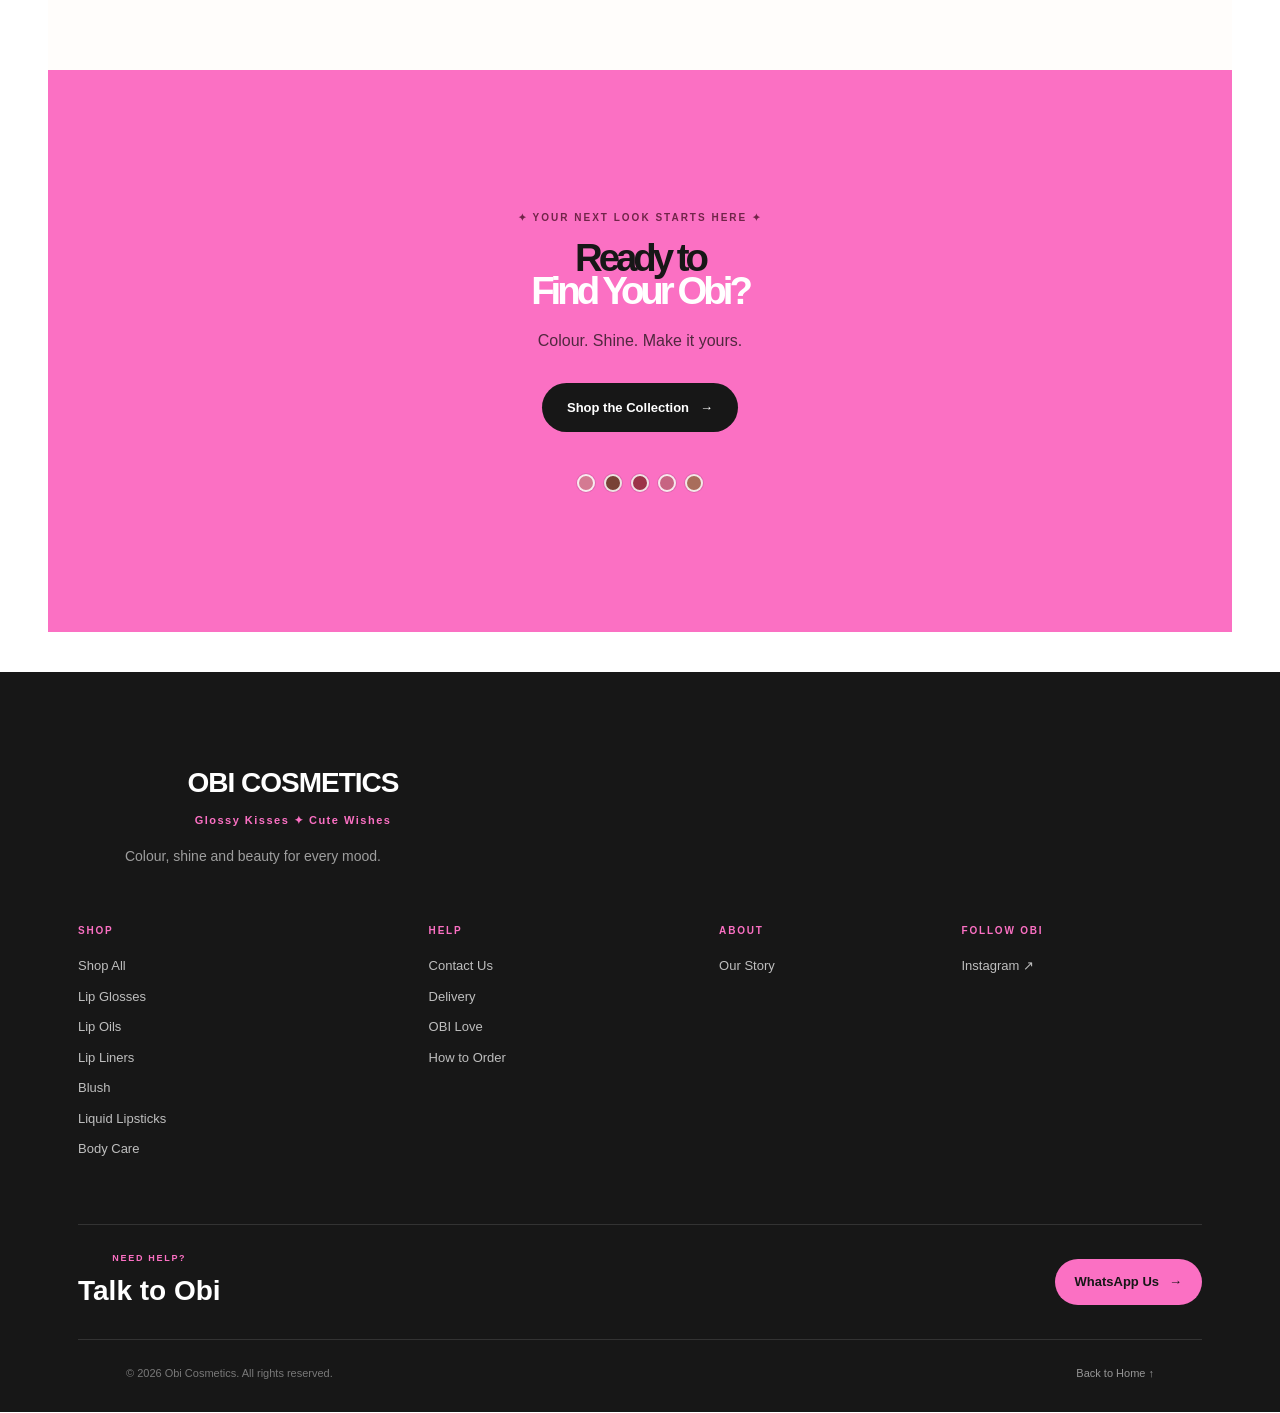
==== commit e8928cec: "Website 1st draft Completed" ====
--- a/index.html
+++ b/index.html
@@ -17,6 +17,9 @@
         href="style.css"
     >
 
+<link rel="stylesheet" href="favourites.css">
+<link rel="stylesheet" href="language.css">
+<script src="language-init.js"></script>
 </head>
 
 
@@ -140,93 +143,30 @@
              DROPDOWN MENU
         ========================================= -->
 
-        <div
-            id="mobile-menu"
-            class="mobile-menu"
-        >
-
-
-            <!-- SHOP DROPDOWN -->
-
-            <div class="shop-menu-group">
-
-                <button
-                    id="shop-menu-button"
-                    class="shop-menu-button"
-                    type="button"
-                >
-
-                    <span>
-                        Shop
-                    </span>
-
-                    <span>
-                        +
-                    </span>
-
-                </button>
-
-
-                <div
-                    id="shop-submenu"
-                    class="shop-submenu"
-                >
-
-                    <a href="shop.html">
-                        Shop All
-                    </a>
-
-                    <a href="shop.html?category=lip-gloss">
-                        Lip Glosses
-                    </a>
-
-                    <a href="shop.html?category=lip-oil">
-                        Lip Oils
-                    </a>
-
-                    <a href="shop.html?category=lip-liner">
-                        Lip Liners
-                    </a>
-
-                    <a href="shop.html?category=blush">
-                        Blush
-                    </a>
-
-                    <a href="shop.html?category=liquid-lipstick">
-                        Liquid Lipsticks
-                    </a>
-
-                    <a href="shop.html?category=body-care">
-                        Body Care
-                    </a>
-
-                    <a href="shop.html?category=hair-care">
-    Hair Care
-</a>
-
-                </div>
-
-            </div>
-
-
-            <!-- OTHER PAGES -->
-
-            <a href="about.html">
-                About Us
-            </a>
-
-            <a href="delivery.html">
-                Delivery
-            </a>
-
-           <a href="obi-love.html">
-    OBI Love
-</a>
-            <a href="contact.html">
-                Contact
-            </a>
-
-        </div>
+        <div id="mobile-menu" class="mobile-menu" role="navigation" aria-label="Main navigation">
+    <div class="shop-menu-group">
+        <button id="shop-menu-button" class="shop-menu-button" type="button" aria-expanded="false" aria-controls="shop-submenu">
+            <span>Shop</span><span aria-hidden="true">+</span>
+        </button>
+        <div id="shop-submenu" class="shop-submenu">
+            <a href="shop.html">Shop All</a>
+            <a href="shop.html?category=lip-gloss">Lip Glosses</a>
+            <a href="shop.html?category=lip-oil">Lip Oils</a>
+            <a href="shop.html?category=lip-liner">Lip Liners</a>
+            <a href="shop.html?category=blush">Blush</a>
+            <a href="shop.html?category=liquid-lipstick">Liquid Lipsticks</a>
+            <a href="shop.html?category=body-care">Body Care</a>
+            <a href="shop.html?category=hair-care">Hair Care</a>
+        </div>
+    </div>
+    <a href="shop.html?favourites=1">Favourites <span class="favourites-menu-count" data-favourites-count>0</span></a>
+    <a href="about.html">About OBI</a>
+    <a href="obi-love.html">OBI Love</a>
+    <div class="menu-support-links" role="group" aria-label="Help and information">
+        <a href="delivery.html">Delivery &amp; Payment</a>
+        <a href="contact.html">Contact Us</a>
+    </div>
+</div>
 
     </header>
 
@@ -971,7 +911,7 @@
             </div>
 
 
-            <div class="obi-story-sticker">
+            <a href="about.html" class="obi-story-sticker">
 
                 <span>
                     ✦
@@ -979,7 +919,7 @@
 
                 MEET OBI
 
-            </div>
+            </a>
 
         </div>
 
@@ -1404,10 +1344,14 @@
     ========================================= -->
 
    <script src="products.js"></script>
+<script src="favourites.js"></script>
 <script src="market.js"></script>
 <script src="menu.js"></script>
 <script src="store.js"></script>
 <script src="home.js"></script>
+<script src="motion.js"></script>
+<script src="translations.js"></script>
+<script src="language.js"></script>
 </body>
 
-</html>+</html>
--- a/style.css
+++ b/style.css
@@ -688,8 +688,20 @@
 
  /* Prevent background scrolling */
 
+html.cart-open,
 body.cart-open {
-    overflow: hidden;
+    overflow: hidden !important;
+    overscroll-behavior: none;
+}
+
+body.cart-open {
+    position: fixed;
+    top: var(--cart-scroll-offset, 0px);
+    width: 100%;
+}
+
+.cart-items {
+    overscroll-behavior-y: contain;
 }
 
 .logo {
@@ -2768,12 +2780,6 @@
 }
 
 
-.shade-parade-track:hover {
-
-    animation-play-state:
-        paused;
-
-}
 /* ========================================
    SHADE ITEM
 ======================================== */
@@ -4987,6 +4993,8 @@
 
 .obi-story-sticker {
 
+    text-decoration: none;
+
     position:
         absolute;
 
@@ -5058,6 +5066,11 @@
 
 }
 
+
+.obi-story-sticker:focus-visible {
+    outline: 3px solid #a3487c;
+    outline-offset: 5px;
+}
 
 .obi-story-sticker span {
 
@@ -18416,6 +18429,21 @@
    EMPTY CART
 ========================================================= */
 
+.cart-drawer.is-empty .cart-drawer-footer {
+    display: none;
+}
+
+.cart-drawer.is-empty .cart-items {
+    display: flex;
+    flex-direction: column;
+}
+
+.cart-drawer.is-empty .empty-cart {
+    flex: 1;
+    gap: 30px;
+    padding-top: 65px;
+}
+
 .empty-cart {
     min-height: 260px;
 
@@ -18435,10 +18463,41 @@
 }
 
 
+.empty-cart-icon {
+    display: grid;
+    place-items: center;
+    width: 112px;
+    height: 112px;
+    flex-shrink: 0;
+    border-radius: 50%;
+    background: radial-gradient(circle, #ffe0f1 0%, #fff3fa 60%, #ffffff 75%);
+    box-shadow: 0 0 35px rgba(251, 112, 195, .12);
+    color: #ba4c8d;
+}
+
+.empty-cart-icon svg {
+    width: 60px;
+    height: 60px;
+}
+
+.empty-cart-copy {
+    max-width: 280px;
+}
+
+.empty-cart-copy h3 {
+    margin: 0 0 12px;
+    color: #402c38;
+    font-size: clamp(22px, 5vw, 26px);
+    line-height: 1.2;
+    letter-spacing: -.5px;
+}
+
 .empty-cart p {
     margin: 0;
 
     color: #75646e;
+    font-size: 14px;
+    line-height: 1.7;
 }
 
 
@@ -18475,6 +18534,11 @@
 
     background:
         #e95fb2;
+}
+
+.empty-cart-shop-button:focus-visible {
+    outline: 3px solid #a3487c;
+    outline-offset: 5px;
 }
 
 
@@ -18883,8 +18947,8 @@
 
     animation:
         obiMarketAttention
-        1.9s
-        ease-in-out
+        2.4s
+        cubic-bezier(.22, .68, .3, 1)
         infinite;
 }
 
@@ -18903,6 +18967,7 @@
 @keyframes obiMarketAttention {
 
     0%,
+    45%,
     100% {
         transform:
             translateY(0)
@@ -18914,16 +18979,24 @@
     }
 
 
-    50% {
+    12% {
         transform:
-            translateY(-1px)
-            scale(1.025);
+            translateY(-7px)
+            scale(1.12);
 
         box-shadow:
-            0 0 0 6px
-            rgba(255, 255, 255, .20),
-            0 6px 20px
-            rgba(108, 38, 77, .15);
+            0 0 0 9px
+            rgba(255, 255, 255, .35),
+            0 10px 24px
+            rgba(108, 38, 77, .25);
+    }
+
+    23% {
+        transform: translateY(2px) scale(.97);
+    }
+
+    33% {
+        transform: translateY(-3px) scale(1.05);
     }
 
 }
@@ -18932,6 +19005,13 @@
 .market-selector.open
 .market-selector-button {
     animation: none;
+}
+
+@media (prefers-reduced-motion: reduce) {
+    .market-selector.needs-selection .market-selector-button {
+        animation: none;
+        box-shadow: 0 0 0 4px rgba(255, 255, 255, .35);
+    }
 }
 
 
@@ -19911,4 +19991,993 @@
         min-width: 0;
     }
 
+}
+
+/* Shared navigation hierarchy */
+.mobile-menu .shop-menu-button {
+    color: #a3487c;
+    font-size: 17px;
+    font-weight: 800;
+}
+
+.mobile-menu .menu-support-links {
+    display: flex;
+    flex-direction: column;
+    margin-top: 10px;
+    padding-top: 10px;
+    border-top: 1px solid #eadce5;
+}
+
+.mobile-menu > a,
+.mobile-menu .menu-support-links > a {
+    border-bottom: none;
+}
+
+.mobile-menu a[aria-current="page"],
+.mobile-menu .shop-menu-button.is-current-section {
+    color: #96396f;
+    background: #fff0f8;
+    border-radius: 8px;
+    padding-left: 12px;
+    padding-right: 12px;
+    font-weight: 800;
+}
+
+.mobile-menu a:focus-visible,
+.mobile-menu .shop-menu-button:focus-visible {
+    outline: 2px solid #a3487c;
+    outline-offset: -2px;
+    border-radius: 8px;
+}
+/* Payment information after WhatsApp checkout */
+.order-payments {
+    width: min(1440px, 92%);
+    margin: 0 auto 100px;
+    padding: clamp(24px, 5vw, 64px);
+    border: 1px solid #f0d9e7;
+    border-radius: 28px;
+    background: linear-gradient(135deg, #fff5fb, #fff);
+    scroll-margin-top: calc(var(--obi-header-height, 76px) + 24px);
+}
+
+.order-payment-methods {
+    display: grid;
+    grid-template-columns: repeat(2, minmax(0, 1fr));
+    gap: 20px;
+}
+
+.order-payment-card {
+    padding: 28px;
+    border: 1px solid #f0dfe9;
+    border-radius: 20px;
+    background: #fff;
+}
+
+.order-payment-icon {
+    display: grid;
+    place-items: center;
+    width: 46px;
+    height: 46px;
+    margin-bottom: 20px;
+    border-radius: 14px;
+    background: #ffe4f3;
+    color: #a3487c;
+    font-weight: 800;
+}
+
+.order-payment-card h3,
+.order-payment-guide h3 {
+    margin-bottom: 12px;
+    color: #402c38;
+    font-size: 22px;
+    line-height: 1.25;
+}
+
+.order-payment-card p,
+.order-payment-guide li,
+.order-payment-note {
+    color: #75656e;
+    line-height: 1.7;
+}
+
+.order-payment-guide {
+    margin-top: 32px;
+}
+
+.order-payment-guide ol {
+    padding-left: 22px;
+}
+
+.order-payment-guide li {
+    padding: 6px 0 6px 6px;
+}
+
+.order-payment-guide strong {
+    color: #402c38;
+}
+
+.order-payment-note {
+    margin-top: 22px;
+    padding: 16px 20px;
+    border-left: 3px solid #d658a4;
+    background: #ffedf7;
+    border-radius: 0 10px 10px 0;
+    font-size: 14px;
+}
+
+.order-payment-help,
+.order-payment-jump {
+    display: inline-block;
+    margin-top: 20px;
+    color: #96396f;
+    font-weight: 700;
+    text-underline-offset: 4px;
+}
+
+.order-payment-jump {
+    display: block;
+    width: fit-content;
+}
+
+@media (max-width: 600px) {
+    .order-payment-methods {
+        grid-template-columns: 1fr;
+    }
+
+    .order-payment-card {
+        padding: 24px;
+    }
+
+    .order-payments {
+        margin-bottom: 64px;
+    }
+}
+/* Concise delivery and payment details */
+.order-payment-summary {
+    scroll-margin-top: calc(var(--obi-header-height, 76px) + 24px);
+}
+
+.delivery-essentials {
+    width: min(1440px, 92%);
+    margin: -40px auto 64px;
+    display: flex;
+    align-items: center;
+    gap: 32px;
+    padding: 28px 0;
+    border-top: 1px solid #eadce5;
+}
+
+.delivery-essentials > div {
+    flex: 1;
+    max-width: 860px;
+}
+
+.delivery-essentials h2 {
+    margin-bottom: 10px;
+    color: #402c38;
+    font-size: 22px;
+    line-height: 1.3;
+}
+
+.delivery-essentials p {
+    color: #75656e;
+    line-height: 1.7;
+    font-size: 14px;
+}
+
+.delivery-essentials a {
+    color: #96396f;
+    font-weight: 700;
+    text-underline-offset: 4px;
+}
+
+@media (max-width: 600px) {
+    .delivery-essentials {
+        flex-direction: column;
+        align-items: flex-start;
+        gap: 18px;
+        margin-top: -30px;
+        margin-bottom: 40px;
+    }
+}
+/* Separate delivery information from payments for all orders. */
+.same-day-section {
+    grid-template-columns: minmax(0, 1fr);
+    margin-bottom: 0;
+}
+
+.same-day-fee-note {
+    padding: 0 64px 32px;
+    color: #75656e;
+    font-size: 14px;
+    line-height: 1.6;
+}
+
+.order-payment-summary {
+    width: min(1440px, 92%);
+    margin: 64px auto 80px;
+    padding: clamp(24px, 5vw, 64px);
+    border-radius: 28px;
+}
+
+.order-payment-summary h2 {
+    margin: 0 0 20px;
+    font-size: clamp(32px, 4vw, 52px);
+    line-height: 1.1;
+    letter-spacing: -.04em;
+}
+
+.order-payment-summary > p {
+    max-width: 720px;
+}
+
+.order-payment-summary .same-day-payment-methods {
+    grid-template-columns: repeat(2, minmax(0, 1fr));
+    margin-top: 24px;
+}
+
+@media (max-width: 600px) {
+    .same-day-fee-note {
+        padding: 0 28px 28px;
+    }
+
+    .order-payment-summary {
+        margin-top: 40px;
+        margin-bottom: 64px;
+    }
+
+    .order-payment-summary .same-day-payment-methods {
+        grid-template-columns: 1fr;
+    }
+}
+/* Focused contact page */
+.contact-page .contact-options {
+    grid-template-columns: 1.2fr 1fr;
+    margin-bottom: 40px;
+}
+
+.contact-page .contact-option-card {
+    min-height: 280px;
+}
+
+.contact-message-section {
+    width: min(1250px, 92%);
+    margin: 0 auto 80px;
+}
+
+.contact-message-details {
+    border: 1px solid #eadce5;
+    border-radius: 20px;
+    background: #fffafc;
+}
+
+.contact-message-details > summary {
+    display: flex;
+    justify-content: space-between;
+    align-items: center;
+    gap: 16px;
+    padding: 24px;
+    color: #402c38;
+    font-size: 18px;
+    font-weight: 700;
+    cursor: pointer;
+    list-style: none;
+}
+
+.contact-message-details > summary::-webkit-details-marker {
+    display: none;
+}
+
+.contact-message-details > summary:focus-visible {
+    outline: 2px solid #a3487c;
+    outline-offset: 3px;
+    border-radius: 20px;
+}
+
+.contact-message-toggle {
+    color: #a3487c;
+    font-size: 26px;
+    line-height: 1;
+}
+
+.contact-message-details[open] .contact-message-toggle {
+    transform: rotate(45deg);
+}
+
+.contact-message-content {
+    padding: 0 24px 28px;
+    max-width: 760px;
+    margin: 0 auto;
+}
+
+.contact-message-content > p {
+    margin-bottom: 20px;
+    color: #75656e;
+    line-height: 1.6;
+}
+
+.contact-faq-list a {
+    color: #96396f;
+    font-weight: 700;
+    text-underline-offset: 3px;
+}
+
+@media (max-width: 800px) {
+    .contact-page .contact-options {
+        grid-template-columns: 1fr;
+    }
+
+    .contact-page .contact-option-card {
+        min-height: 240px;
+    }
+
+    .contact-message-section {
+        margin-bottom: 60px;
+    }
+}
+/* Branded parcel in the delivery hero */
+.delivery-package {
+    border-radius: 16px;
+    border: 1px solid rgba(108, 38, 77, .18);
+    box-shadow: 12px 14px 0 #e9a2cb, 20px 28px 45px rgba(108, 38, 77, .18);
+    padding-bottom: 20px;
+}
+
+.delivery-package-tape {
+    position: absolute;
+    top: 0;
+    left: 36%;
+    width: 28%;
+    height: 36px;
+    border-left: 1px dashed rgba(108, 38, 77, .18);
+    border-right: 1px dashed rgba(108, 38, 77, .18);
+    background: rgba(255, 255, 255, .45);
+}
+
+.delivery-shipping-label {
+    position: absolute;
+    bottom: 20px;
+    left: 20px;
+    display: flex;
+    flex-direction: column;
+    gap: 5px;
+    padding: 8px 10px;
+    border-radius: 4px;
+    background: #fffafc;
+    color: #6c264d;
+    font-size: 7px;
+    font-weight: 800;
+    letter-spacing: 1px;
+    transform: rotate(-4deg);
+}
+
+.delivery-barcode {
+    display: block;
+    height: 17px;
+    background: repeating-linear-gradient(90deg, #6c264d 0 2px, transparent 2px 4px, #6c264d 4px 5px, transparent 5px 8px);
+}
+
+.delivery-parcel-badge {
+    position: absolute;
+    right: -18px;
+    bottom: 30px;
+    display: flex;
+    align-items: center;
+    gap: 7px;
+    padding: 11px 13px;
+    border-radius: 999px;
+    background: #6c264d;
+    color: white;
+    font-size: 9px;
+    font-weight: 800;
+    letter-spacing: .6px;
+    box-shadow: 0 6px 16px rgba(108, 38, 77, .2);
+    transform: rotate(5deg);
+}
+
+.delivery-parcel-badge svg {
+    width: 40px;
+    height: 40px;
+    flex-shrink: 0;
+}
+
+/* Customer-first OBI Love layout */
+.obi-love-page #customer-love,
+.obi-love-page #obi-numbers {
+    scroll-margin-top: calc(var(--obi-header-height, 76px) + 24px);
+}
+
+.obi-chat-reviews[hidden] {
+    display: none;
+}
+
+.obi-love-section-label {
+    margin-bottom: 24px;
+    max-width: 620px;
+}
+
+.obi-love-section-label > p:first-child {
+    color: #fb70c3;
+    font-size: 11px;
+    font-weight: 800;
+    letter-spacing: 1.5px;
+    margin-bottom: 12px;
+}
+
+.obi-love-section-label h3 {
+    font-size: clamp(26px, 4vw, 38px);
+    line-height: 1.15;
+    margin-bottom: 12px;
+}
+
+.obi-love-section-label > p:last-child {
+    color: #d3c2cc;
+    line-height: 1.7;
+}
+
+.obi-chat-gallery {
+    display: grid;
+    grid-template-columns: repeat(3, minmax(0, 1fr));
+    gap: 20px;
+    align-items: start;
+}
+
+.obi-chat-gallery figure {
+    margin: 0;
+    padding: 12px;
+    background: #fff7fc;
+    border: 1px solid #f0dce8;
+    border-radius: 20px;
+}
+
+.obi-chat-gallery img {
+    display: block;
+    width: 100%;
+    height: auto;
+    border-radius: 12px;
+}
+
+.obi-chat-gallery figcaption {
+    padding: 12px 4px 4px;
+    color: #75656e;
+    font-size: 12px;
+    line-height: 1.5;
+}
+
+.obi-love-page .obi-review-video-section {
+    margin-top: 0;
+}
+
+.obi-chat-reviews:not([hidden]) + .obi-review-video-section {
+    margin-top: 64px;
+    padding-top: 48px;
+    border-top: 1px solid rgba(255,255,255,.15);
+}
+
+.obi-love-page .obi-review-video video {
+    object-fit: contain;
+    background: #111;
+}
+
+.obi-love-milestones {
+    width: min(1160px, 92%);
+    margin: 0 auto;
+    padding: 72px 0;
+}
+
+.obi-love-milestones-heading {
+    max-width: 680px;
+    margin-bottom: 32px;
+}
+
+.obi-love-milestones h2 {
+    font-size: clamp(30px, 4vw, 48px);
+    line-height: 1.1;
+    letter-spacing: -.04em;
+    color: #402c38;
+}
+
+.obi-love-milestone-grid {
+    display: grid;
+    grid-template-columns: repeat(3, minmax(0, 1fr));
+    gap: 20px;
+}
+
+.obi-love-milestone-grid article {
+    padding: 28px;
+    background: #fff2f9;
+    border-radius: 20px;
+}
+
+.obi-love-milestone-grid strong {
+    display: block;
+    font-size: clamp(32px, 5vw, 52px);
+    line-height: 1.1;
+    color: #a3487c;
+    margin-bottom: 16px;
+}
+
+.obi-love-milestone-grid h3 {
+    font-size: 17px;
+    color: #402c38;
+    margin-bottom: 8px;
+}
+
+.obi-love-milestone-grid p {
+    color: #75656e;
+    font-size: 14px;
+    line-height: 1.6;
+}
+
+.obi-love-story-link {
+    display: inline-block;
+    margin-top: 28px;
+    color: #96396f;
+    font-weight: 700;
+    text-underline-offset: 4px;
+}
+
+.obi-love-cta-actions {
+    display: flex;
+    justify-content: center;
+    align-items: center;
+    flex-wrap: wrap;
+    gap: 24px;
+}
+
+.obi-love-instagram-link {
+    color: inherit;
+    font-weight: 700;
+    text-underline-offset: 5px;
+}
+
+@media (max-width: 700px) {
+    .obi-chat-gallery,
+    .obi-love-milestone-grid {
+        grid-template-columns: 1fr;
+    }
+
+    .obi-chat-gallery {
+        max-width: 440px;
+        margin: 0 auto;
+    }
+
+    .obi-love-milestones {
+        padding: 48px 0;
+    }
+}
+/* Gloss customer screenshots: preserve full images without cropping. */
+.obi-gloss-gallery {
+    grid-template-columns: repeat(2, minmax(0, 1fr));
+}
+
+.obi-gloss-gallery figure {
+    height: 100%;
+    display: flex;
+    flex-direction: column;
+}
+
+.obi-gloss-gallery a {
+    display: grid;
+    place-items: center;
+    height: 420px;
+    border-radius: 12px;
+    background: #eee5eb;
+    overflow: hidden;
+}
+
+.obi-gloss-gallery a:focus-visible {
+    outline: 3px solid #fb70c3;
+    outline-offset: 4px;
+}
+
+.obi-gloss-gallery img {
+    width: 100%;
+    height: 100%;
+    object-fit: contain;
+}
+
+.obi-gloss-shop-link {
+    display: inline-block;
+    margin-top: 24px;
+    color: #ffb3e0;
+    font-weight: 700;
+    text-underline-offset: 4px;
+}
+
+@media (max-width: 700px) {
+    .obi-gloss-gallery {
+        grid-template-columns: 1fr;
+    }
+
+    .obi-gloss-gallery a {
+        height: 380px;
+    }
+}
+.obi-experience-reviews {
+    margin-top: 56px;
+    padding-top: 40px;
+    border-top: 1px solid rgba(255,255,255,.15);
+}
+
+.obi-experience-reviews .obi-chat-gallery a {
+    height: 320px;
+}
+.product-customer-reviews[hidden] { display: none; }
+.product-customer-reviews { margin-top: 24px; padding: 20px; border: 1px solid #ecd9e4; border-radius: 16px; background: #fff8fc; }
+.product-customer-reviews h3 { color: #6c264d; font-size: 19px; margin-bottom: 8px; }
+.product-customer-reviews p { color: #75656e; font-size: 13px; line-height: 1.6; }
+.product-review-thumbnails { display: flex; gap: 12px; overflow-x: auto; margin: 16px 0; }
+.product-review-thumbnails a { flex: 0 0 120px; }
+.product-review-thumbnails img { width: 120px; height: 150px; object-fit: contain; border-radius: 8px; background: #eee5eb; }
+.product-customer-reviews > a { color: #96396f; font-size: 13px; font-weight: 700; text-underline-offset: 3px; }
+/* Shared interaction motion */
+:where(button, .contact-card-button, .obi-community-button, .empty-cart-shop-button) {
+    transition: background-color .18s ease, color .18s ease, box-shadow .18s ease, transform .18s ease;
+}
+:where(button, .contact-card-button, .obi-community-button, .empty-cart-shop-button):active:not(:disabled) { transform: scale(.97); }
+:where(button, a):focus-visible { outline: 2px solid #a3487c; outline-offset: 4px; }
+.shade-swatch, .product-modal-shade { transition: transform .18s ease, box-shadow .18s ease, border-color .18s ease; }
+@media (hover: hover) and (pointer: fine) {
+    .product-card .product-image img { transition: transform .3s ease; }
+    .product-card:hover .product-image img { transform: scale(1.035); }
+    .shade-swatch:hover { transform: translateY(-2px); }
+}
+.cart-added-feedback {
+    position: fixed;
+    left: 50%;
+    bottom: calc(24px + env(safe-area-inset-bottom, 0px));
+    z-index: 10000;
+    max-width: calc(100vw - 32px);
+    padding: 13px 22px;
+    border-radius: 999px;
+    background: #6c264d;
+    color: #fff;
+    box-shadow: 0 8px 28px rgba(64, 44, 56, .2);
+    font-size: 14px;
+    font-weight: 700;
+    text-align: center;
+    pointer-events: none;
+    opacity: 0;
+    transform: translate(-50%, 10px);
+    transition: opacity .2s ease, transform .2s ease;
+}
+.cart-added-feedback.is-visible { opacity: 1; transform: translate(-50%, 0); }
+@media (prefers-reduced-motion: reduce) {
+    html { scroll-behavior: auto !important; }
+    *, *::before, *::after {
+        animation-duration: .01ms !important;
+        animation-iteration-count: 1 !important;
+        transition-duration: .01ms !important;
+    }
+    [data-reveal] { opacity: 1 !important; transform: none !important; }
+}
+/* Dropdowns float below the navbar and never enlarge the page offset. */
+header > .mobile-menu {
+    position: absolute;
+    top: 100%;
+    right: 20px;
+    left: auto;
+    width: min(360px, calc(100vw - 40px));
+}
+
+@media (max-width: 767px) {
+    header > .mobile-menu {
+        right: 0;
+        left: 0;
+        width: 100%;
+    }
+}
+
+/* Equal spacing across both repeated shade sets keeps the loop seamless. */
+.shade-parade-track {
+    --shade-loop-gap: 34px;
+    gap: var(--shade-loop-gap);
+    padding-left: 0;
+    padding-right: var(--shade-loop-gap);
+}
+
+@media (min-width: 768px) {
+    .shade-parade-track { --shade-loop-gap: 50px; }
+}
+
+@media (hover: none), (pointer: coarse) {
+    .shade-parade-track,
+    .shade-parade-track:hover,
+    .shade-parade-track.is-paused {
+        animation-play-state: running;
+    }
+}
+/* Keep the shade stripe continuous, including touch and emulated mobile views. */
+#shade-parade-track,
+#shade-parade-track:hover,
+#shade-parade-track.is-paused {
+    animation: obiShadeParade 28s linear infinite !important;
+    animation-play-state: running !important;
+    will-change: transform;
+}
+/* Comfortable desktop reading width across every page. */
+@media (min-width: 1024px) {
+    :root {
+        --obi-desktop-width: 1200px;
+        --obi-desktop-gutter: 48px;
+    }
+
+    body > main {
+        width: min(var(--obi-desktop-width), calc(100% - var(--obi-desktop-gutter) * 2));
+        max-width: var(--obi-desktop-width);
+        margin-left: auto;
+        margin-right: auto;
+    }
+
+    header .navbar,
+    .obi-footer-inner,
+    .obi-footer-bottom {
+        max-width: var(--obi-desktop-width);
+        width: calc(100% - var(--obi-desktop-gutter) * 2);
+        margin-left: auto;
+        margin-right: auto;
+    }
+
+    .obi-announcement {
+        max-width: var(--obi-desktop-width);
+        width: calc(100% - var(--obi-desktop-gutter) * 2);
+        margin-left: auto;
+        margin-right: auto;
+    }
+
+    main h1 {
+        font-size: clamp(42px, 4vw, 58px) !important;
+        line-height: 1.08;
+    }
+
+    main h2 {
+        font-size: clamp(30px, 3vw, 42px) !important;
+        line-height: 1.12;
+    }
+
+    .obi-love-hero,
+    .obi-reviews-section,
+    .obi-community-cta,
+    .obi-about-hero,
+    .obi-about-story,
+    .obi-about-evolution,
+    .obi-about-journey,
+    .obi-about-philosophy,
+    .obi-about-final {
+        padding: 64px 40px;
+    }
+
+    .obi-love-hero-inner {
+        gap: 48px;
+    }
+
+    .delivery-hero {
+        min-height: 420px;
+    }
+
+    .delivery-hero-content,
+    .same-day-content {
+        padding: 44px;
+    }
+
+    .contact-hero {
+        margin-top: 56px;
+        margin-bottom: 48px;
+    }
+
+    .contact-form-section {
+        gap: 48px;
+        margin-bottom: 72px;
+    }
+
+    .contact-community {
+        padding: 44px;
+    }
+
+    .obi-campaign-media {
+        max-width: 100%;
+    }
+
+    .obi-gloss-gallery a {
+        height: 360px;
+    }
+
+    .obi-experience-reviews .obi-chat-gallery a {
+        height: 280px;
+    }
+}
+/* Refined motion: shared easing with restrained movement. */
+:root { --obi-motion-ease: cubic-bezier(.16, 1, .3, 1); }
+.cart-drawer {
+    transition: transform .42s var(--obi-motion-ease);
+}
+.cart-overlay {
+    transition: opacity .28s ease, visibility .28s ease;
+}
+.mobile-menu {
+    transition: opacity .24s ease, transform .34s var(--obi-motion-ease), max-height .34s var(--obi-motion-ease), visibility .24s ease;
+}
+:where(.contact-card-button, .obi-community-button, .empty-cart-shop-button, .order-payment-help, .obi-story-link) {
+    transition: transform .24s var(--obi-motion-ease), box-shadow .24s ease, background-color .24s ease, color .24s ease;
+}
+:where(.contact-card-button, .obi-community-button, .empty-cart-shop-button) > span:last-child {
+    display: inline-block;
+    transition: translate .26s var(--obi-motion-ease);
+}
+@media (hover: hover) and (pointer: fine) {
+    .obi-chat-gallery img { transition: transform .5s var(--obi-motion-ease); }
+    .obi-chat-gallery a:hover img { transform: scale(1.025); }
+    .contact-option-card,
+    .delivery-country-card,
+    .obi-love-milestone-grid article {
+        transition: translate .3s var(--obi-motion-ease), box-shadow .3s ease;
+    }
+    .contact-option-card:hover,
+    .delivery-country-card:hover,
+    .obi-love-milestone-grid article:hover {
+        translate: 0 -3px;
+        box-shadow: 0 14px 32px rgba(108, 38, 77, .08);
+    }
+    :where(.contact-card-button, .obi-community-button, .empty-cart-shop-button):hover {
+        box-shadow: 0 7px 20px rgba(108, 38, 77, .14);
+    }
+    :where(.contact-card-button, .obi-community-button, .empty-cart-shop-button):hover > span:last-child {
+        translate: 3px 0;
+    }
+    .product-card .product-image img {
+        transition: transform .5s var(--obi-motion-ease);
+    }
+}
+@media (prefers-reduced-motion: reduce) {
+    .contact-option-card:hover,
+    .delivery-country-card:hover,
+    .obi-love-milestone-grid article:hover { translate: none; }
+    .obi-chat-gallery a:hover img { transform: none; }
+}
+/* Signature light sweep, matching the homepage campaign visual. */
+.obi-about-hero-visual,
+.obi-love-photo-card,
+.obi-shop-banner-image,
+.delivery-package,
+.contact-option-primary,
+.checkout-market-card {
+    position: relative;
+    isolation: isolate;
+}
+
+.obi-about-hero-visual::after,
+.obi-love-photo-card::after,
+.obi-shop-banner-image::after,
+.delivery-package::after,
+.contact-option-primary::after,
+.checkout-market-card::after {
+    content: "";
+    position: absolute;
+    inset: 0;
+    z-index: 2;
+    pointer-events: none;
+    border-radius: inherit;
+    background-image: linear-gradient(110deg, transparent 40%, rgba(255,255,255,.24) 49%, rgba(255,255,255,.08) 53%, transparent 62%);
+    background-size: 300% 100%;
+    background-position: 100% 0;
+    background-repeat: no-repeat;
+    animation: obiSignatureShimmer 8s ease-in-out infinite;
+}
+
+@keyframes obiSignatureShimmer {
+    0%, 55% { background-position: 100% 0; opacity: 0; }
+    60% { opacity: 1; }
+    83% { background-position: 0% 0; opacity: 1; }
+    88%, 100% { background-position: 0% 0; opacity: 0; }
+}
+
+@media (prefers-reduced-motion: reduce) {
+    .obi-about-hero-visual::after,
+    .obi-love-photo-card::after,
+    .obi-shop-banner-image::after,
+    .delivery-package::after,
+    .contact-option-primary::after,
+    .checkout-market-card::after {
+        animation: none;
+        content: none;
+    }
+}
+/* Mobile About hero: keep the image and stamp inside the card. */
+@media (max-width: 799px) {
+    .obi-about-hero {
+        grid-template-columns: minmax(0, 1fr);
+        padding-bottom: 28px;
+        gap: 0;
+    }
+
+    .obi-about-hero-copy {
+        max-width: none;
+        padding: 36px 24px 28px;
+    }
+
+    .obi-about-hero h1 {
+        max-width: 540px;
+        font-size: clamp(34px, 9vw, 52px);
+        line-height: 1.04;
+        letter-spacing: -1.7px;
+    }
+
+    .obi-about-hero-description {
+        max-width: 520px;
+    }
+
+    .obi-about-hero-visual {
+        position: relative;
+        right: auto;
+        bottom: auto;
+        width: calc(100% - 48px);
+        max-width: 460px;
+        height: clamp(200px, 60vw, 300px);
+        margin: 0 auto;
+        border-radius: 24px;
+    }
+
+    .obi-about-hero-visual img {
+        object-position: center;
+    }
+
+    .obi-about-hero-stamp {
+        left: 12px;
+        top: 12px;
+        z-index: 3;
+        width: 56px;
+        height: 56px;
+    }
+}
+.checkout-handoff-note {
+    margin: 12px 0 22px;
+    color: #75656e;
+    font-size: 14px;
+    line-height: 1.6;
+}
+/* Open questions use a minus symbol rather than a rotated plus. */
+summary .question-toggle-symbol,
+button .question-toggle-symbol,
+details[open] > summary .question-toggle-symbol,
+button[aria-expanded="true"] .question-toggle-symbol {
+    transform: none !important;
+    rotate: none;
+}
+/* Gentle expansion and a small pulse as question symbols change. */
+.question-toggle-symbol {
+    display: inline-block;
+    flex-shrink: 0;
+    width: 24px;
+    text-align: center;
+}
+
+.contact-faq-list summary,
+.delivery-faq-list summary {
+    transition: color .2s ease;
+}
+
+.contact-faq-list details[open] > summary,
+.delivery-faq-list details[open] > summary {
+    color: #a3487c;
+}
+
+@supports (interpolate-size: allow-keywords) {
+    .contact-faq-list details,
+    .delivery-faq-list details {
+        interpolate-size: allow-keywords;
+    }
+
+    .contact-faq-list details::details-content,
+    .delivery-faq-list details::details-content {
+        block-size: 0;
+        overflow: clip;
+        transition: block-size .3s cubic-bezier(.16, 1, .3, 1), content-visibility .3s;
+        transition-behavior: allow-discrete;
+    }
+
+    .contact-faq-list details[open]::details-content,
+    .delivery-faq-list details[open]::details-content {
+        block-size: auto;
+    }
 }
--- a/favourites.css
+++ b/favourites.css
@@ -0,0 +1,91 @@
+.obi-product-card { position: relative; }
+.product-favourite-button {
+    display: inline-flex;
+    align-items: center;
+    justify-content: center;
+    gap: 8px;
+    min-width: 44px;
+    min-height: 44px;
+    padding: 10px;
+    border: 1px solid #e8ccdD;
+    border-radius: 999px;
+    background: #fff;
+    color: #96396f;
+    font-size: 13px;
+    font-weight: 700;
+    cursor: pointer;
+    transition: background-color .2s ease, color .2s ease, box-shadow .2s ease;
+}
+.product-favourite-button svg { width: 22px; height: 22px; flex-shrink: 0; }
+.product-favourite-button[aria-pressed="true"] { background: #fff0f8; border-color: #da88b7; }
+.product-favourite-button[aria-pressed="true"] svg { fill: currentColor; }
+.product-favourite-button.card-favourite {
+    position: absolute;
+    top: 12px;
+    right: 12px;
+    z-index: 3;
+    box-shadow: 0 3px 12px #402c3814;
+}
+.card-favourite .favourite-button-label { display: none; }
+#product-favourite-action { margin: 12px 0 20px; }
+#product-favourite-action .product-favourite-button { padding-inline: 16px; }
+.shop-favourites-toggle {
+    display: inline-flex;
+    align-items: center;
+    gap: 8px;
+    min-height: 44px;
+    padding: 10px 16px;
+    border: 1px solid #e8ccdd;
+    border-radius: 999px;
+    background: #fff;
+    color: #96396f;
+    font-size: 13px;
+    font-weight: 700;
+    cursor: pointer;
+}
+.shop-favourites-toggle[aria-pressed="true"] { background: #6c264d; color: #fff; border-color: #6c264d; }
+.favourites-status {
+    position: absolute;
+    width: 1px;
+    height: 1px;
+    overflow: hidden;
+    clip-path: inset(50%);
+    white-space: nowrap;
+}
+.favourites-menu-count { margin-left: 8px; padding: 2px 7px; border-radius: 999px; background: #fbe1f0; color: #96396f; font-size: 12px; }
+@media (hover: hover) {
+    .product-favourite-button:hover { background: #ffe7f4; }
+}
+
+/* The save action stays outside the horizontally scrolling shade selector. */
+#product-favourite-action.has-options {
+    min-height: 44px;
+}
+#product-favourite-action.has-options:empty {
+    display: block;
+}
+.saved-favourite-shade-name {
+    color: #96396f;
+    font-size: 14px;
+    font-weight: 700;
+    margin-bottom: 8px;
+}
+#product-favourite-action:empty,
+.favourite-shade-summary:empty { display: none; }
+.favourite-shade-summary {
+    display: flex;
+    flex-wrap: wrap;
+    gap: 6px;
+    margin-bottom: 12px;
+}
+.saved-shade-link {
+    min-height: 36px;
+    padding: 6px 10px;
+    border: 1px solid #edc5dc;
+    border-radius: 999px;
+    background: #fff0f8;
+    color: #96396f;
+    font-size: 12px;
+    cursor: pointer;
+}
+
--- a/language.css
+++ b/language.css
@@ -0,0 +1,48 @@
+/* Language changes wording only; the site's layout and visual identity stay intact. */
+.language-switch {
+    display: inline-flex;
+    align-items: center;
+    gap: 2px;
+    padding: 3px;
+    border: 1px solid rgba(255,255,255,.7);
+    border-radius: 999px;
+    background: rgba(255,255,255,.12);
+    direction: ltr;
+    flex-shrink: 0;
+}
+.language-switch button {
+    display: grid;
+    place-items: center;
+    min-width: 34px;
+    min-height: 34px;
+    padding: 5px 7px;
+    border: 0;
+    border-radius: 999px;
+    background: transparent;
+    color: #fff;
+    font: 700 11px/1 Arial, sans-serif;
+    cursor: pointer;
+    transition: color .18s ease, background-color .18s ease;
+}
+.language-switch button[aria-pressed="true"] {
+    background: #fff;
+    color: #96396f;
+    box-shadow: 0 2px 6px rgba(108,38,77,.1);
+}
+.language-switch button[data-language="ar"] {
+    font-family: Tahoma, Arial, sans-serif;
+    font-size: 12px;
+    line-height: 1.25;
+    letter-spacing: 0;
+    font-feature-settings: "rlig" 1, "calt" 1;
+    direction: rtl;
+}
+.language-switch button:focus-visible {
+    outline: 2px solid #6c264d;
+    outline-offset: 2px;
+}
+.navbar .logo { min-width: 0; }
+@media (max-width: 767px) {
+    .language-switch { padding: 2px; }
+    .language-switch button { min-width: 29px; min-height: 32px; padding: 5px; }
+}
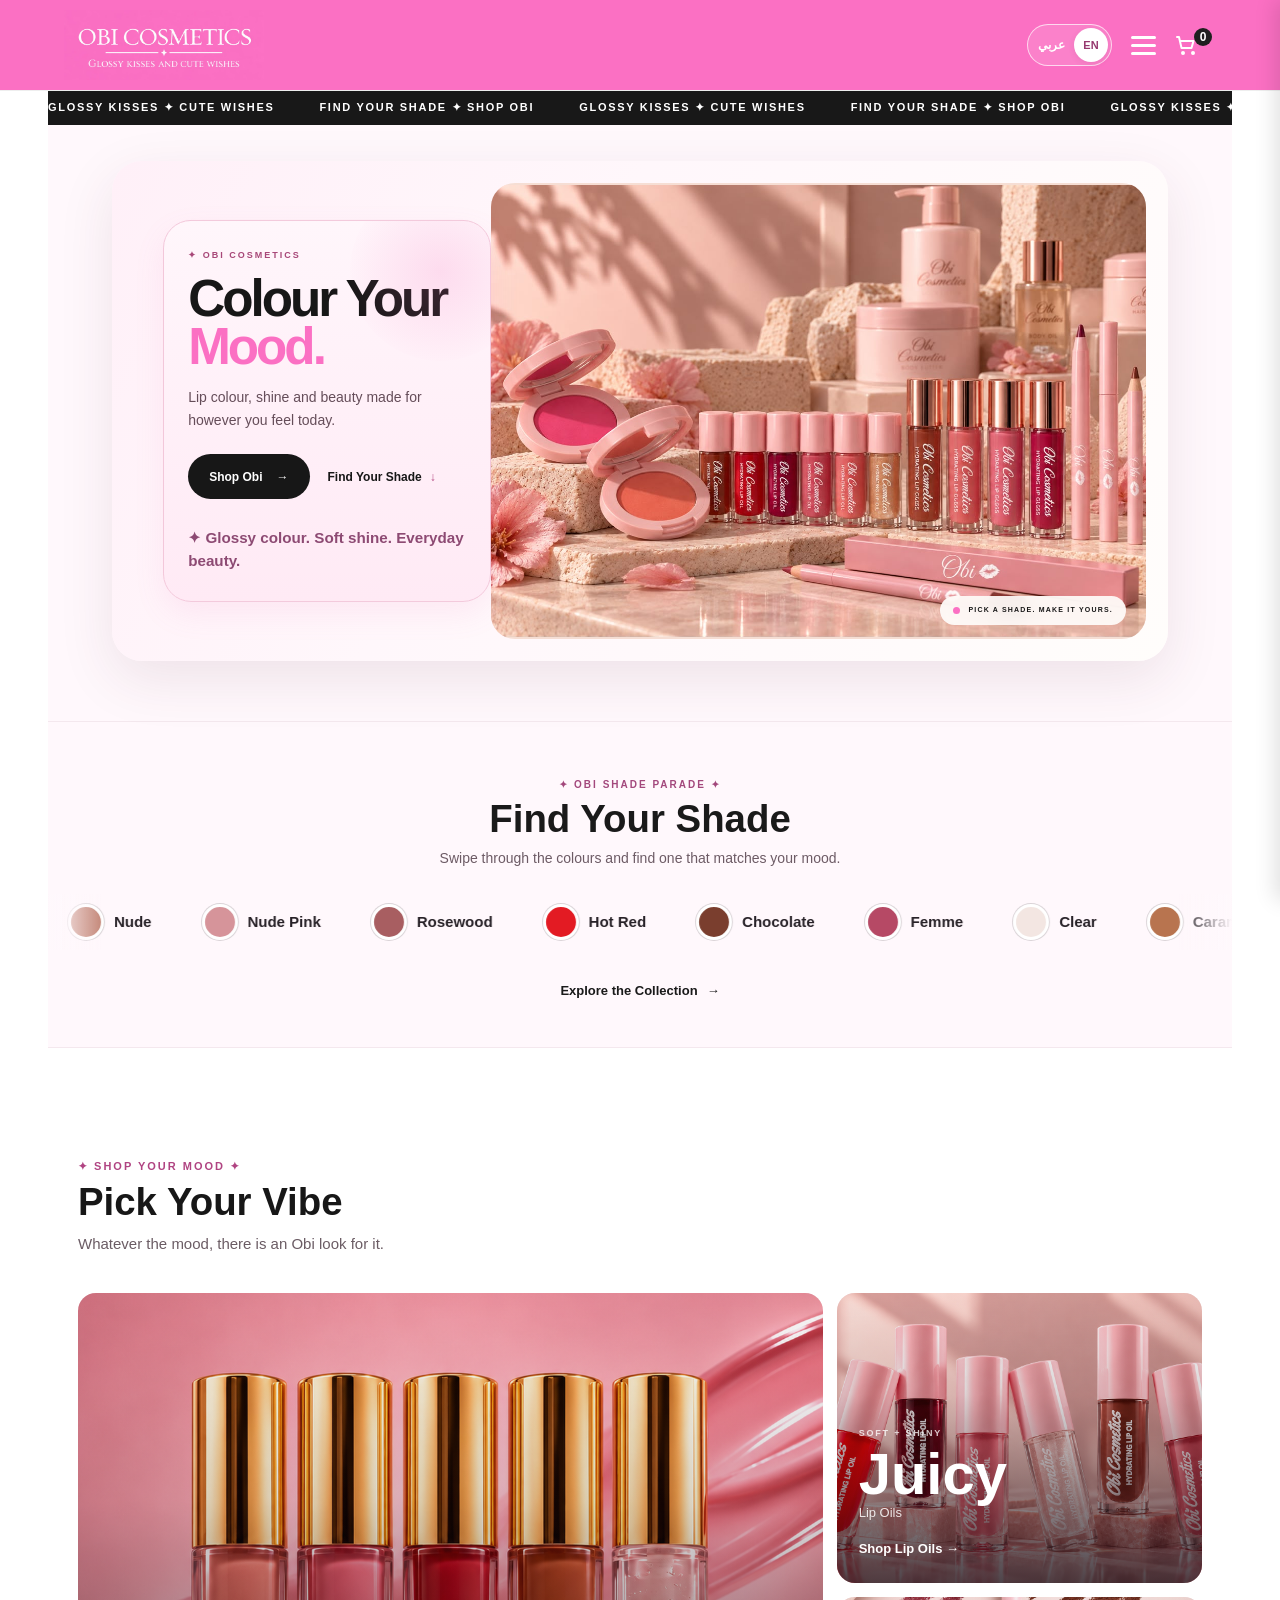
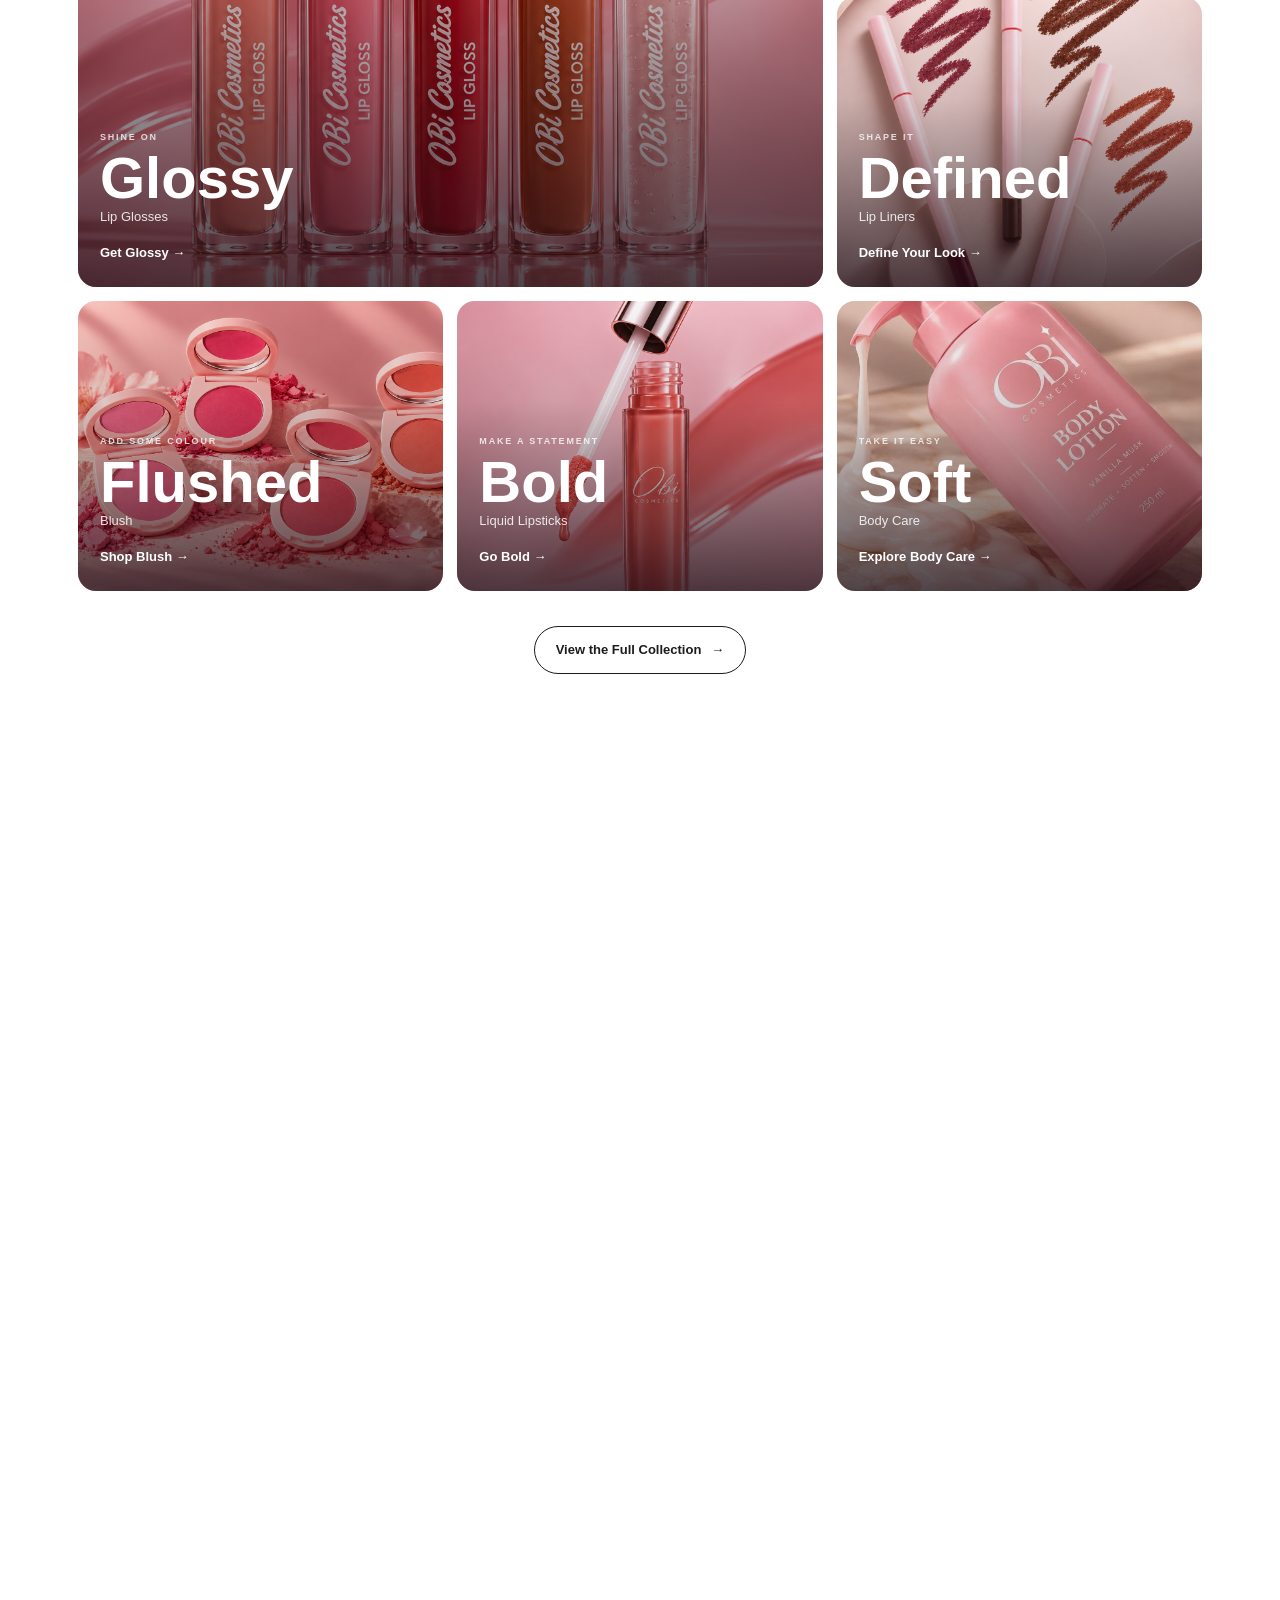
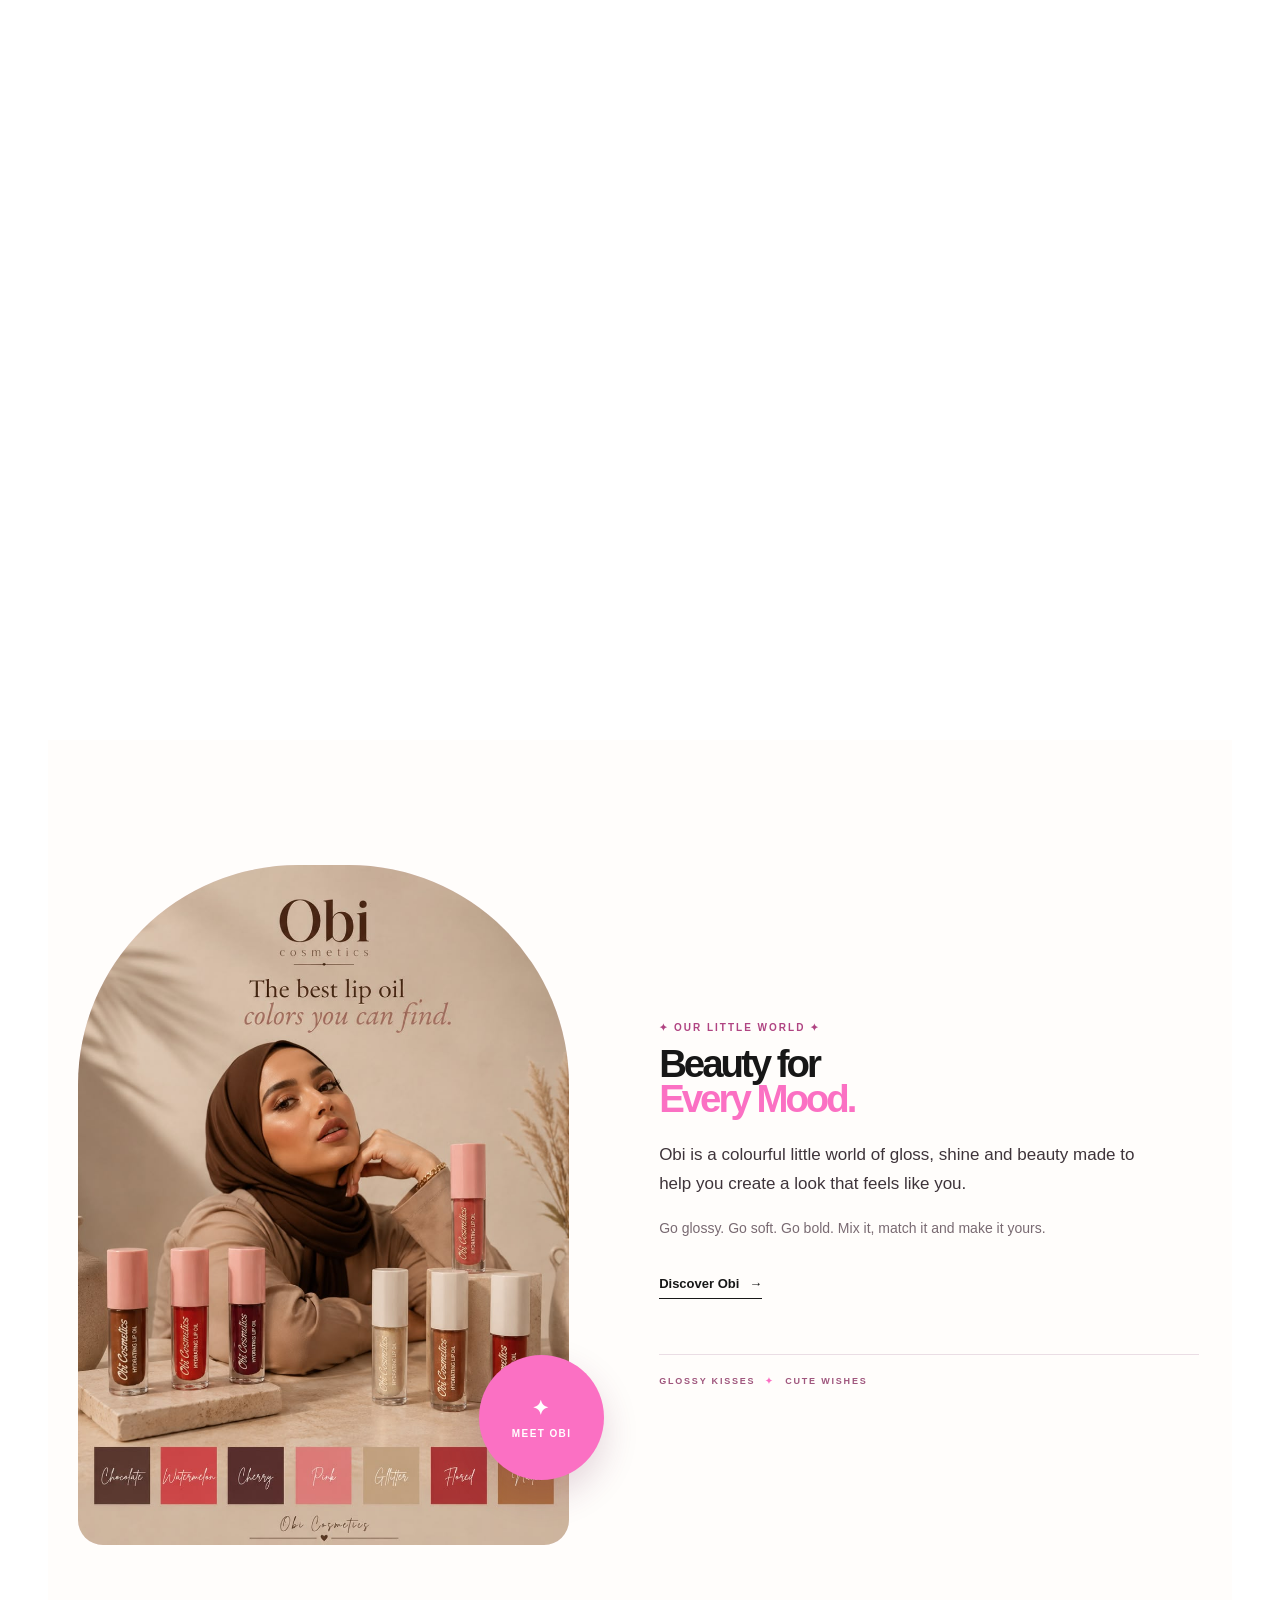
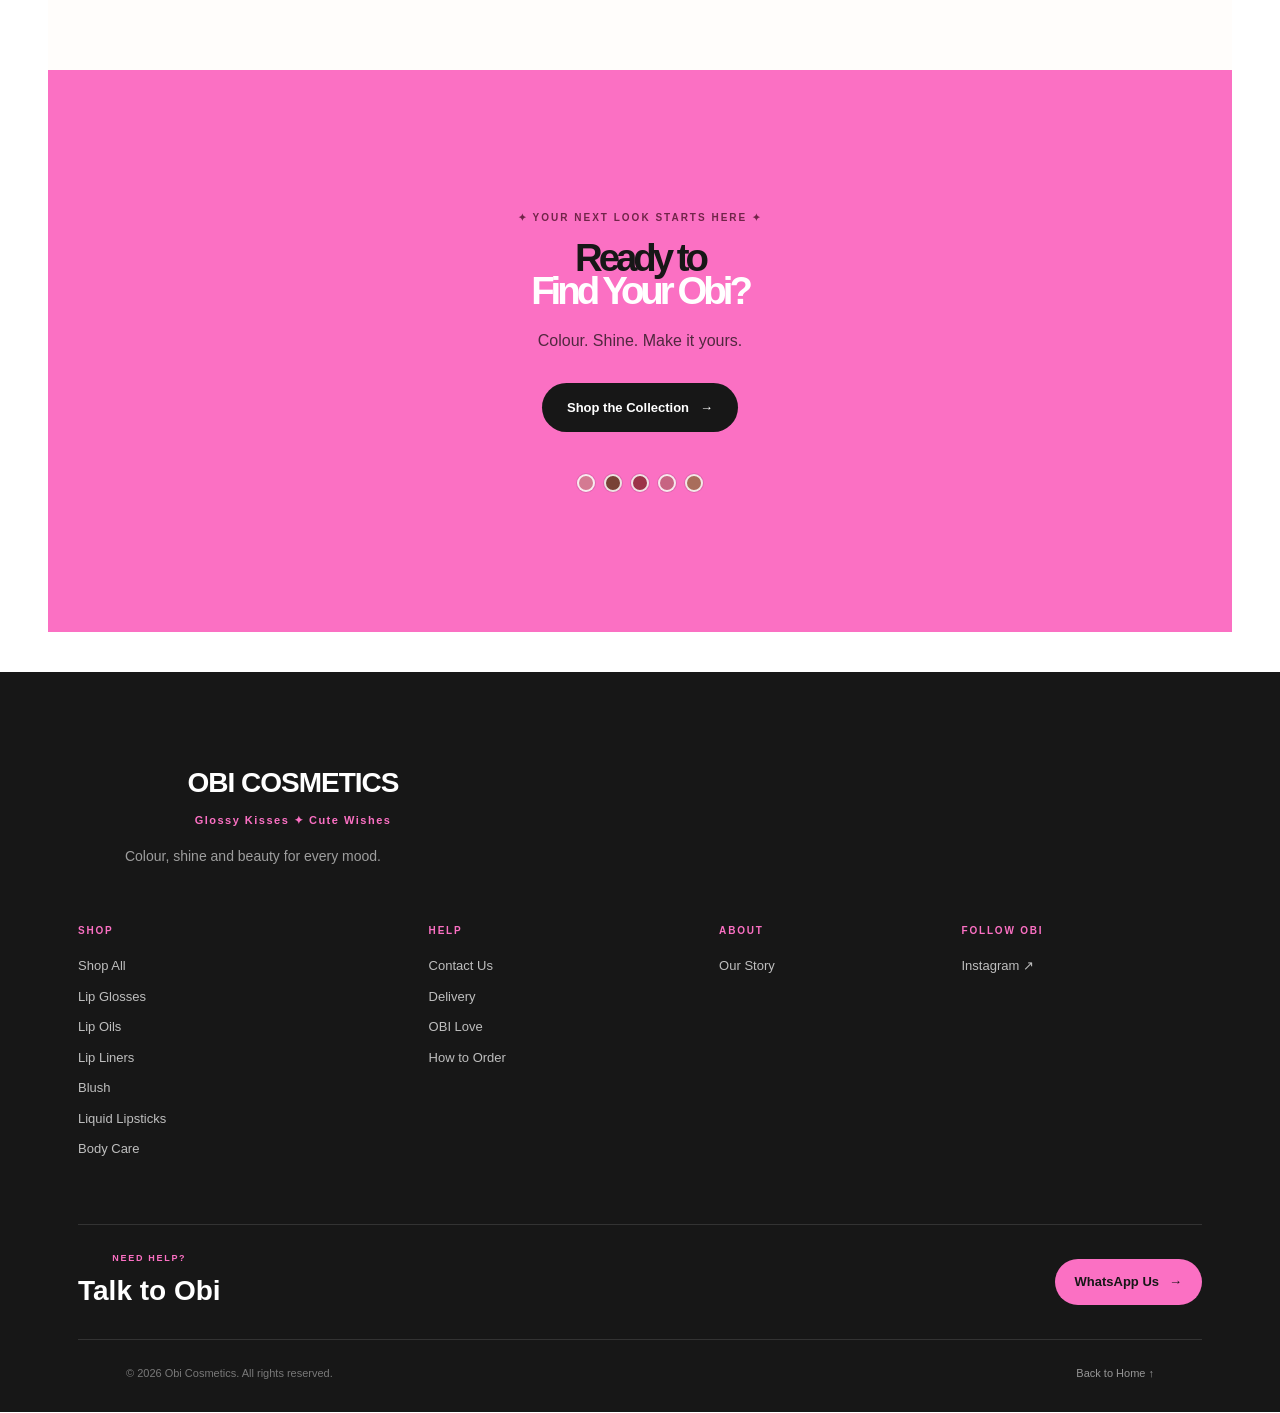
==== commit a4842ade: "Add files via upload" ====
--- a/index.html
+++ b/index.html
@@ -1,148 +1,148 @@
-<!DOCTYPE html>
-<html lang="en">
-
-<head>
-
-    <meta charset="UTF-8">
-
-    <meta
-        name="viewport"
-        content="width=device-width, initial-scale=1.0"
-    >
-
-    <title>Obi Cosmetics</title>
-
-    <link
-        rel="stylesheet"
-        href="style.css"
-    >
-
-<link rel="stylesheet" href="favourites.css">
-<link rel="stylesheet" href="language.css">
-<script src="language-init.js"></script>
-</head>
-
-
-
-<body>
-
-<div class="obi-announcement">
-
-    <div class="obi-announcement-track">
-
-        <span>
-            GLOSSY KISSES ✦ CUTE WISHES
-        </span>
-
-        <span>
-            FIND YOUR SHADE ✦ SHOP OBI
-        </span>
-
-        <span>
-            GLOSSY KISSES ✦ CUTE WISHES
-        </span>
-
-                <span>
-                 FIND YOUR SHADE ✦ SHOP OBI
-                </span>
-
-              <span>
-                   GLOSSY KISSES ✦ CUTE WISHES
-              </span>
-
-              <span>
-                   FIND YOUR SHADE ✦ SHOP OBI
-              </span>
-
-             </div>
-
-         </div>
-    <!-- ========================================
-         HEADER
-    ========================================= -->
-
-    <header>
-
-        <nav class="navbar">
-
-
-            <!-- LOGO -->
-
-            <a
-              href="index.html"
-              class="logo"
-            >
-
-               <img
-                  src="images/brand/obi-wordmark.jpeg"
-                  alt="Obi Cosmetics"
-                  class="brand-wordmark"
-                >
-
-            </a>
-
-            <!-- HEADER ACTIONS -->
-
-            <div class="nav-actions">
-
-    <!-- MENU BUTTON -->
-
-    <button
-        id="menu-button"
-        class="menu-button"
-        type="button"
-        aria-label="Open navigation menu"
-        aria-expanded="false"
-    >
-        <span></span>
-        <span></span>
-        <span></span>
-    </button>
-
-
-    <!-- CART BUTTON -->
-
-    <button
-        id="open-cart-button"
-        class="cart-button"
-        type="button"
-        aria-label="Open shopping cart"
-    >
-
-        <svg
-            class="cart-icon"
-            viewBox="0 0 24 24"
-            fill="none"
-            stroke="currentColor"
-            stroke-width="2"
-            stroke-linecap="round"
-            stroke-linejoin="round"
-            aria-hidden="true"
-        >
-            <circle cx="9" cy="20" r="1"></circle>
-            <circle cx="19" cy="20" r="1"></circle>
-            <path d="M3 4h2l2.5 11h10l2-7H7"></path>
-        </svg>
-
-        <span
-            id="cart-count"
-            class="cart-count"
-        >
-            0
-        </span>
-
-    </button>
-
-</div>
-
-        </nav>
-
-
-
-        <!-- ========================================
-             DROPDOWN MENU
-        ========================================= -->
-
+<!DOCTYPE html>
+<html lang="en">
+
+<head>
+
+    <meta charset="UTF-8">
+
+    <meta
+        name="viewport"
+        content="width=device-width, initial-scale=1.0"
+    >
+
+    <title>Obi Cosmetics</title>
+
+    <link
+        rel="stylesheet"
+        href="style.css"
+    >
+
+<link rel="stylesheet" href="favourites.css">
+<link rel="stylesheet" href="language.css">
+<script src="language-init.js"></script>
+</head>
+
+
+
+<body>
+
+<div class="obi-announcement">
+
+    <div class="obi-announcement-track">
+
+        <span>
+            GLOSSY KISSES ✦ CUTE WISHES
+        </span>
+
+        <span>
+            FIND YOUR SHADE ✦ SHOP OBI
+        </span>
+
+        <span>
+            GLOSSY KISSES ✦ CUTE WISHES
+        </span>
+
+                <span>
+                 FIND YOUR SHADE ✦ SHOP OBI
+                </span>
+
+              <span>
+                   GLOSSY KISSES ✦ CUTE WISHES
+              </span>
+
+              <span>
+                   FIND YOUR SHADE ✦ SHOP OBI
+              </span>
+
+             </div>
+
+         </div>
+    <!-- ========================================
+         HEADER
+    ========================================= -->
+
+    <header>
+
+        <nav class="navbar">
+
+
+            <!-- LOGO -->
+
+            <a
+              href="index.html"
+              class="logo"
+            >
+
+               <img
+                  src="images/brand/obi-wordmark.jpeg"
+                  alt="Obi Cosmetics"
+                  class="brand-wordmark"
+                >
+
+            </a>
+
+            <!-- HEADER ACTIONS -->
+
+            <div class="nav-actions">
+
+    <!-- MENU BUTTON -->
+
+    <button
+        id="menu-button"
+        class="menu-button"
+        type="button"
+        aria-label="Open navigation menu"
+        aria-expanded="false"
+    >
+        <span></span>
+        <span></span>
+        <span></span>
+    </button>
+
+
+    <!-- CART BUTTON -->
+
+    <button
+        id="open-cart-button"
+        class="cart-button"
+        type="button"
+        aria-label="Open shopping cart"
+    >
+
+        <svg
+            class="cart-icon"
+            viewBox="0 0 24 24"
+            fill="none"
+            stroke="currentColor"
+            stroke-width="2"
+            stroke-linecap="round"
+            stroke-linejoin="round"
+            aria-hidden="true"
+        >
+            <circle cx="9" cy="20" r="1"></circle>
+            <circle cx="19" cy="20" r="1"></circle>
+            <path d="M3 4h2l2.5 11h10l2-7H7"></path>
+        </svg>
+
+        <span
+            id="cart-count"
+            class="cart-count"
+        >
+            0
+        </span>
+
+    </button>
+
+</div>
+
+        </nav>
+
+
+
+        <!-- ========================================
+             DROPDOWN MENU
+        ========================================= -->
+
         <div id="mobile-menu" class="mobile-menu" role="navigation" aria-label="Main navigation">
     <div class="shop-menu-group">
         <button id="shop-menu-button" class="shop-menu-button" type="button" aria-expanded="false" aria-controls="shop-submenu">
@@ -159,1199 +159,1199 @@
             <a href="shop.html?category=hair-care">Hair Care</a>
         </div>
     </div>
-    <a href="shop.html?favourites=1">Favourites <span class="favourites-menu-count" data-favourites-count>0</span></a>
+    <a href="shop.html?favourites=1">Favourites <span class="favourites-menu-count" data-favourites-count>0</span></a>
     <a href="about.html">About OBI</a>
     <a href="obi-love.html">OBI Love</a>
     <div class="menu-support-links" role="group" aria-label="Help and information">
         <a href="delivery.html">Delivery &amp; Payment</a>
         <a href="contact.html">Contact Us</a>
     </div>
-</div>
-
-    </header>
-
-
-
-    <!-- ========================================
-         MAIN CONTENT
-    ========================================= -->
-
-    <main>
-
-
-      <!-- ========================================
-     OBI HOME HERO — COMPACT IMAGE FIRST
-========================================= -->
-
-<!-- ========================================
-     OBI HOME CAMPAIGN HERO
-========================================= -->
-
-<section class="obi-campaign-hero">
-
-
-    <div class="obi-campaign-media">
-
-        <img
-            src="images/brand/meet-obi.webp"
-            alt="Obi Cosmetics collection"
-            class="obi-campaign-image"
-            fetchpriority="high"
-        >
-
-
-        <div
-            class="obi-campaign-shine"
-            aria-hidden="true"
-        ></div>
-
-
-        <div class="obi-campaign-card">
-
-            <p class="obi-campaign-kicker">
-                ✦ OBI COSMETICS
-            </p>
-
-
-           <h1 class="obi-hero-title">
-    Colour Your <span>Mood.</span>
-</h1>
-
-
-            <p class="obi-campaign-description">
-                Lip colour, shine and beauty made
-                for however you feel today.
-            </p>
-
-
-            <div class="obi-campaign-actions">
-
-                <a
-                    href="shop.html"
-                    class="obi-campaign-primary"
-                >
-                    Shop Obi
-
-                    <span>
-                        →
-                    </span>
-                </a>
-
-
-                <a
-                    href="#shade-parade"
-                    class="obi-campaign-secondary"
-                >
-                    Find Your Shade
-
-                    <span>
-                        ↓
-                    </span>
-                </a>
-<p class="hero-micro-note">
-    ✦ Glossy colour. Soft shine. Everyday beauty.
-</p>
-            </div>
-
-        </div>
-
-
-        <div class="obi-campaign-mini-label">
-
-            <span></span>
-
-            PICK A SHADE. MAKE IT YOURS.
-
-        </div>
-
-    </div>
-
-
-</section>
-
-
-<!-- ========================================
-     OBI SHADE PARADE
-======================================== -->
-
-<section
-    id="shade-parade"
-    class="shade-parade-section"
->
-
-    <div class="shade-parade-heading">
-
-       <p class="shade-parade-eyebrow">
-    ✦ OBI SHADE PARADE ✦
-</p>
-
-        <h2>
-            Find Your Shade
-        </h2>
-
-        <p>
-            Swipe through the colours and find
-            one that matches your mood.
-        </p>
-
-    </div>
-
-
-    <div class="shade-marquee">
-
-        <div
-            id="shade-parade-track"
-            class="shade-parade-track"
-        >
-            <!-- Generated by home.js -->
-        </div>
-
-    </div>
-
-
-    <div class="shade-parade-action">
-
-        <a
-            href="shop.html"
-            class="shade-parade-link"
-        >
-            Explore the Collection
-            <span>→</span>
-        </a>
-
-    </div>
-
-</section>
-
-
-       <!-- ========================================
-     PICK YOUR VIBE
-======================================== -->
-
-<section class="obi-vibes-section">
-
-    <div class="obi-vibes-heading">
-
-        <p class="obi-vibes-eyebrow">
-            ✦ SHOP YOUR MOOD ✦
-        </p>
-
-        <h2>
-            Pick Your Vibe
-        </h2>
-
-        <p>
-            Whatever the mood, there is an Obi look for it.
-        </p>
-
-    </div>
-
-
-    <div class="obi-vibes-grid">
-
-
-        <!-- GLOSSY -->
-
-        <a
-            href="shop.html?category=lip-gloss"
-            class="obi-vibe-card obi-vibe-featured"
-        >
-
-            <img
-                src="images/products/lip-gloss.webp"
-                alt="Obi Cosmetics Lip Gloss"
-                loading="lazy"
-            >
-
-            <div class="obi-vibe-overlay"></div>
-
-
-            <div class="obi-vibe-content">
-
-                <span>
-                    SHINE ON
-                </span>
-
-                <h3>
-                    Glossy
-                </h3>
-
-                <p>
-                    Lip Glosses
-                </p>
-
-                <strong>
-                    Get Glossy →
-                </strong>
-
-            </div>
-
-        </a>
-
-
-
-        <!-- JUICY -->
-
-        <a
-            href="shop.html?category=lip-oil"
-            class="obi-vibe-card"
-        >
-
-            <img
-                src="images/products/lip-oil.webp"
-                alt="Obi Cosmetics Lip Oil"
-                loading="lazy"
-            >
-
-            <div class="obi-vibe-overlay"></div>
-
-
-            <div class="obi-vibe-content">
-
-                <span>
-                    SOFT + SHINY
-                </span>
-
-                <h3>
-                    Juicy
-                </h3>
-
-                <p>
-                    Lip Oils
-                </p>
-
-                <strong>
-                    Shop Lip Oils →
-                </strong>
-
-            </div>
-
-        </a>
-
-
-
-        <!-- DEFINED -->
-
-        <a
-            href="shop.html?category=lip-liner"
-            class="obi-vibe-card"
-        >
-
-            <img
-                src="images/products/lip-liner-pencil.webp"
-                alt="Obi Cosmetics Lip Liner"
-                loading="lazy"
-            >
-
-            <div class="obi-vibe-overlay"></div>
-
-
-            <div class="obi-vibe-content">
-
-                <span>
-                    SHAPE IT
-                </span>
-
-                <h3>
-                    Defined
-                </h3>
-
-                <p>
-                    Lip Liners
-                </p>
-
-                <strong>
-                    Define Your Look →
-                </strong>
-
-            </div>
-
-        </a>
-
-
-
-        <!-- FLUSHED -->
-
-        <a
-            href="shop.html?category=blush"
-            class="obi-vibe-card"
-        >
-
-            <img
-                src="images/products/blush/blush-hero.webp"
-                alt="Obi Cosmetics Blush"
-                loading="lazy"
-            >
-
-            <div class="obi-vibe-overlay"></div>
-
-
-            <div class="obi-vibe-content">
-
-                <span>
-                    ADD SOME COLOUR
-                </span>
-
-                <h3>
-                    Flushed
-                </h3>
-
-                <p>
-                    Blush
-                </p>
-
-                <strong>
-                    Shop Blush →
-                </strong>
-
-            </div>
-
-        </a>
-
-
-
-        <!-- BOLD -->
-
-        <a
-            href="shop.html?category=liquid-lipstick"
-            class="obi-vibe-card"
-        >
-
-            <img
-                src="images/products/bold.webp"
-                alt="Obi Cosmetics Liquid Lipstick"
-                loading="lazy"
-            >
-
-            <div class="obi-vibe-overlay"></div>
-
-
-            <div class="obi-vibe-content">
-
-                <span>
-                    MAKE A STATEMENT
-                </span>
-
-                <h3>
-                    Bold
-                </h3>
-
-                <p>
-                    Liquid Lipsticks
-                </p>
-
-                <strong>
-                    Go Bold →
-                </strong>
-
-            </div>
-
-        </a>
-
-
-
-        <!-- SOFT -->
-
-        <a
-            href="shop.html?category=body-care"
-            class="obi-vibe-card"
-        >
-
-            <img
-                src="images/products/body-care/soft.webp"
-                alt="Obi Cosmetics Body Care"
-                loading="lazy"
-            >
-
-            <div class="obi-vibe-overlay"></div>
-
-
-            <div class="obi-vibe-content">
-
-                <span>
-                    TAKE IT EASY
-                </span>
-
-                <h3>
-                    Soft
-                </h3>
-
-                <p>
-                    Body Care
-                </p>
-
-                <strong>
-                    Explore Body Care →
-                </strong>
-
-            </div>
-
-        </a>
-
-
-    </div>
-
-
-    <div class="obi-vibes-footer">
-
-        <a
-            href="shop.html"
-            class="obi-view-all"
-        >
-            View the Full Collection
-            <span>→</span>
-        </a>
-
-    </div>
-
-</section>
-
-
-<!-- ========================================
-     BUILD YOUR OBI COMBO
-======================================== -->
-
-<section
-    class="obi-combo-section"
-    data-reveal
->
-
-    <div class="obi-combo-inner">
-
-
-        <div class="obi-combo-copy">
-
-            <p class="obi-combo-eyebrow">
-                ✦ MAKE IT YOURS ✦
-            </p>
-
-
-            <h2>
-                Build Your
-                <span>
-                    Obi Combo
-                </span>
-            </h2>
-
-
-            <p class="obi-combo-description">
-                Pair your favourite lip liner
-                with a gloss or lip oil and create
-                a look that feels completely yours.
-            </p>
-
-
-            <a
-                href="shop.html?category=lip-liner"
-                class="obi-combo-button"
-            >
-                Start Your Combo
-
-                <span>
-                    →
-                </span>
-            </a>
-
-        </div>
-
-
-
-        <div class="obi-combo-visual">
-
-
-            <a
-                href="shop.html?category=lip-liner"
-                class="obi-combo-card"
-            >
-
-                <div class="obi-combo-image">
-
-                    <img
-                        src="images/products/lip-liner-pencil.webp"
-                        alt="Obi Cosmetics Lip Liner"
-                        loading="lazy"
-                    >
-
-                </div>
-
-
-                <div class="obi-combo-card-content">
-
-                    <span>
-                        STEP 01
-                    </span>
-
-                    <h3>
-                        Pick Your Liner
-                    </h3>
-
-                </div>
-
-            </a>
-
-
-
-            <div
-                class="obi-combo-plus"
-                aria-hidden="true"
-            >
-                +
-            </div>
-
-
-
-            <a
-                href="shop.html?category=lip-gloss"
-                class="obi-combo-card"
-            >
-
-                <div class="obi-combo-image">
-
-                    <img
-                        src="images/products/lip-gloss.webp"
-                        alt="Obi Cosmetics Lip Gloss"
-                        loading="lazy"
-                    >
-
-                </div>
-
-
-                <div class="obi-combo-card-content">
-
-                    <span>
-                        STEP 02
-                    </span>
-
-                    <h3>
-                        Add Your Shine
-                    </h3>
-
-                </div>
-
-            </a>
-
-
-        </div>
-
-
-    </div>
-
-</section>
-
-
-<!-- ========================================
-     HOW OBI ORDERING WORKS
-======================================== -->
-
-<section
-    id="obi-order"
-    class="obi-order-section"
-    data-reveal
->
-
-    <div class="obi-order-inner">
-
-
-        <div class="obi-order-heading">
-
-            <p class="obi-order-eyebrow">
-                ✦ EASY FROM PICK TO ORDER ✦
-            </p>
-
-            <h2>
-                Your Obi,
-                <span>Your Way.</span>
-            </h2>
-
-            <p>
-                Find your favourites, choose your look,
-                and send your order in just a few steps.
-            </p>
-
-        </div>
-
-
-        <div class="obi-order-steps">
-
-
-            <!-- STEP 01 -->
-
-            <div class="obi-order-step">
-
-                <div class="obi-order-number">
-                    01
-                </div>
-
-                <div class="obi-order-step-content">
-
-                    <span>
-                        DISCOVER
-                    </span>
-
-                    <h3>
-                        Pick Your Obi
-                    </h3>
-
-                    <p>
-                        Explore the collection and choose
-                        the products that match your mood.
-                    </p>
-
-                </div>
-
-            </div>
-
-
-
-            <!-- STEP 02 -->
-
-            <div class="obi-order-step">
-
-                <div class="obi-order-number">
-                    02
-                </div>
-
-                <div class="obi-order-step-content">
-
-                    <span>
-                        MAKE IT YOURS
-                    </span>
-
-                    <h3>
-                        Choose Your Shade
-                    </h3>
-
-                    <p>
-                        Open your product, explore its shades
-                        and choose the one you want.
-                    </p>
-
-                </div>
-
-            </div>
-
-
-
-            <!-- STEP 03 -->
-
-            <div class="obi-order-step">
-
-                <div class="obi-order-number">
-                    03
-                </div>
-
-                <div class="obi-order-step-content">
-
-                    <span>
-                        READY TO GO
-                    </span>
-
-                    <h3>
-                        Send Your Order
-                    </h3>
-
-                    <p>
-                        Review your cart, add your delivery
-                        details and send your order through
-                        WhatsApp.
-                    </p>
-
-                </div>
-
-            </div>
-
-
-        </div>
-
-
-        <div class="obi-order-bottom">
-
-            <a
-                href="shop.html"
-                class="obi-order-button"
-            >
-                Start Shopping
-
-                <span>
-                    →
-                </span>
-            </a>
-
-        </div>
-
-
-    </div>
-
-</section>
-
-<!-- ========================================
-     MEET OBI
-======================================== -->
-
-<section
-    class="obi-story"
-    data-reveal
->
-
-    <div class="obi-story-inner">
-
-
-        <!-- IMAGE SIDE -->
-
-        <div class="obi-story-visual">
-
-            <div class="obi-story-image-main">
-
-                <img
-                   src="images/hero/hero.webp"
-                    alt="Obi Cosmetics"
-                    loading="lazy"
-                >
-
-            </div>
-
-
-            <a href="about.html" class="obi-story-sticker">
-
-                <span>
-                    ✦
-                </span>
-
-                MEET OBI
-
-            </a>
-
-        </div>
-
-
-
-        <!-- TEXT SIDE -->
-
-        <div class="obi-story-content">
-
-            <p class="obi-story-eyebrow">
-                ✦ OUR LITTLE WORLD ✦
-            </p>
-
-
-            <h2>
-                Beauty for
-                <span>
-                    Every Mood.
-                </span>
-            </h2>
-
-
-            <p class="obi-story-lead">
-                Obi is a colourful little world of
-                gloss, shine and beauty made to help
-                you create a look that feels like you.
-            </p>
-
-
-            <p class="obi-story-text">
-                Go glossy. Go soft. Go bold.
-                Mix it, match it and make it yours.
-            </p>
-
-
-            <a
-                href="about.html"
-                class="obi-story-link"
-            >
-                Discover Obi
-
-                <span>
-                    →
-                </span>
-            </a>
-
-
-            <div class="obi-story-signature">
-
-                <span>
-                    GLOSSY KISSES
-                </span>
-
-                <span class="obi-story-star">
-                    ✦
-                </span>
-
-                <span>
-                    CUTE WISHES
-                </span>
-
-            </div>
-
-        </div>
-
-
-    </div>
-
-</section>
-
-<!-- ========================================
-     FINAL OBI CTA
-======================================== -->
-
-<section
-    class="obi-final-cta"
-    data-reveal
->
-
-    <div class="obi-final-cta-inner">
-
-        <p class="obi-final-eyebrow">
-            ✦ YOUR NEXT LOOK STARTS HERE ✦
-        </p>
-
-        <h2>
-            Ready to
-            <span>Find Your Obi?</span>
-        </h2>
-
-        <p class="obi-final-description">
-            Colour. Shine. Make it yours.
-        </p>
-
-        <a
-            href="shop.html"
-            class="obi-final-button"
-        >
-            Shop the Collection
-            <span>→</span>
-        </a>
-
-        <div
-            class="obi-final-dots"
-            aria-hidden="true"
-        >
-            <span style="background:#D47A92"></span>
-            <span style="background:#794136"></span>
-            <span style="background:#9C3348"></span>
-            <span style="background:#C76482"></span>
-            <span style="background:#A96D5B"></span>
-        </div>
-
-    </div>
-
-</section>
- 
-    </main>
-
-
-
-    <!-- ========================================
-         CART OVERLAY
-    ========================================= -->
-
-    <div
-        id="cart-overlay"
-        class="cart-overlay"
-    >
-    </div>
-
-
-
-    <!-- ========================================
-         CART DRAWER
-    ========================================= -->
-
-    <aside
-        id="cart-drawer"
-        class="cart-drawer"
-    >
-
-
-        <!-- CART HEADER -->
-
-        <div class="cart-drawer-header">
-
-            <h2>
-                Your Cart
-            </h2>
-
-
-            <button
-                id="close-cart-button"
-                class="close-cart-button"
-                type="button"
-                aria-label="Close cart"
-            >
-                ×
-            </button>
-
-        </div>
-
-
-
-        <!-- CART ITEMS -->
-
-        <div
-            id="cart-items"
-            class="cart-items"
-        >
-        </div>
-
-
-
-        <!-- CART FOOTER -->
-
-        <div class="cart-drawer-footer">
-
-
-            <div class="cart-subtotal">
-
-                <span>
-                    Subtotal
-                </span>
-
-                <strong id="cart-subtotal">
-                    LE 0
-                </strong>
-
-            </div>
-
-
-
-            <button
-                id="cart-checkout-button"
-                class="cart-checkout-button"
-                type="button"
-            >
-                Go to Checkout
-            </button>
-
-
-
-            <button
-                id="continue-shopping-button"
-                class="continue-shopping-button"
-                type="button"
-            >
-                 Go to Shop
-            </button>
-
-        </div>
-
-    </aside>
-
-
-
-    <!-- ========================================
-         FOOTER
-    ========================================= -->
-
-    <!-- ========================================
-     OBI FOOTER
-======================================== -->
-
-<footer class="obi-footer">
-
-    <div class="obi-footer-inner">
-
-
-        <!-- BRAND -->
-
-        <div class="obi-footer-brand">
-
-            <a
-                href="index.html"
-                class="obi-footer-logo"
-            >
-                OBI COSMETICS
-            </a>
-
-            <p class="obi-footer-tagline">
-                Glossy Kisses ✦ Cute Wishes
-            </p>
-
-            <p class="obi-footer-intro">
-                Colour, shine and beauty for every mood.
-            </p>
-
-        </div>
-
-
-
-        <!-- LINKS -->
-
-        <div class="obi-footer-links">
-
-
-            <!-- SHOP -->
-
-            <div class="obi-footer-column">
-
-                <h3>
-                    Shop
-                </h3>
-
-                <a href="shop.html">
-                    Shop All
-                </a>
-
-                <a href="shop.html?category=lip-gloss">
-                    Lip Glosses
-                </a>
-
-                <a href="shop.html?category=lip-oil">
-                    Lip Oils
-                </a>
-
-                <a href="shop.html?category=lip-liner">
-                    Lip Liners
-                </a>
-
-                <a href="shop.html?category=blush">
-                    Blush
-                </a>
-
-                <a href="shop.html?category=liquid-lipstick">
-                    Liquid Lipsticks
-                </a>
-
-                <a href="shop.html?category=body-care">
-                    Body Care
-                </a>
-
-            </div>
-
-
-
-            <!-- HELP -->
-
-            <div class="obi-footer-column">
-
-                <h3>
-                    Help
-                </h3>
-
-                <a href="contact.html">
-                    Contact Us
-                </a>
-
-                <a href="delivery.html">
-                    Delivery
-                </a>
-
-               <a href="obi-love.html">
-                  OBI Love
-               </a>
-
-                <a href="#obi-order">
-                    How to Order
-                </a>
-
-            </div>
-
-
-
-            <!-- ABOUT -->
-
-            <div class="obi-footer-column">
-
-                <h3>
-                    About
-                </h3>
-
-                <a href="about.html">
-                    Our Story
-                </a>
-
-            </div>
-
-
-
-            <!-- SOCIAL -->
-
-            <div class="obi-footer-column">
-
-                <h3>
-                    Follow Obi
-                </h3>
-
-               <a
-    href="https://www.instagram.com/obicorner/"
-    target="_blank"
-    rel="noopener noreferrer"
-    aria-label="Obi Cosmetics Instagram"
->
-    Instagram ↗
-</a>
-              
-            </div>
-
-
-        </div>
-
-
-
-        <!-- CONTACT CTA -->
-
-        <div class="obi-footer-contact">
-
-            <div>
-
-                <span>
-                    NEED HELP?
-                </span>
-
-                <h3>
-                    Talk to Obi
-                </h3>
-
-            </div>
-
-
-            <a
-                href="#"
-                class="obi-whatsapp-button"
-                target="_blank"
-                rel="noopener noreferrer"
-            >
-                WhatsApp Us
-                <span>→</span>
-            </a>
-
-        </div>
-
-
-
-        <!-- BOTTOM -->
-
-        <div class="obi-footer-bottom">
-
-            <p>
-                © 2026 Obi Cosmetics.
-                All rights reserved.
-            </p>
-
-            <a href="index.html">
-                Back to Home ↑
-            </a>
-
-        </div>
-
-
-    </div>
-
-</footer>
-
-
-    <!-- ========================================
-         JAVASCRIPT
-    ========================================= -->
-
-   <script src="products.js"></script>
-<script src="favourites.js"></script>
-<script src="market.js"></script>
-<script src="menu.js"></script>
-<script src="store.js"></script>
-<script src="home.js"></script>
-<script src="motion.js"></script>
-<script src="translations.js"></script>
-<script src="language.js"></script>
-</body>
-
-</html>
+</div>
+
+    </header>
+
+
+
+    <!-- ========================================
+         MAIN CONTENT
+    ========================================= -->
+
+    <main>
+
+
+      <!-- ========================================
+     OBI HOME HERO — COMPACT IMAGE FIRST
+========================================= -->
+
+<!-- ========================================
+     OBI HOME CAMPAIGN HERO
+========================================= -->
+
+<section class="obi-campaign-hero">
+
+
+    <div class="obi-campaign-media">
+
+        <img
+            src="images/brand/meet-obi.webp"
+            alt="Obi Cosmetics collection"
+            class="obi-campaign-image"
+            fetchpriority="high"
+        >
+
+
+        <div
+            class="obi-campaign-shine"
+            aria-hidden="true"
+        ></div>
+
+
+        <div class="obi-campaign-card">
+
+            <p class="obi-campaign-kicker">
+                ✦ OBI COSMETICS
+            </p>
+
+
+           <h1 class="obi-hero-title">
+    Colour Your <span>Mood.</span>
+</h1>
+
+
+            <p class="obi-campaign-description">
+                Lip colour, shine and beauty made
+                for however you feel today.
+            </p>
+
+
+            <div class="obi-campaign-actions">
+
+                <a
+                    href="shop.html"
+                    class="obi-campaign-primary"
+                >
+                    Shop Obi
+
+                    <span>
+                        →
+                    </span>
+                </a>
+
+
+                <a
+                    href="#shade-parade"
+                    class="obi-campaign-secondary"
+                >
+                    Find Your Shade
+
+                    <span>
+                        ↓
+                    </span>
+                </a>
+<p class="hero-micro-note">
+    ✦ Glossy colour. Soft shine. Everyday beauty.
+</p>
+            </div>
+
+        </div>
+
+
+        <div class="obi-campaign-mini-label">
+
+            <span></span>
+
+            PICK A SHADE. MAKE IT YOURS.
+
+        </div>
+
+    </div>
+
+
+</section>
+
+
+<!-- ========================================
+     OBI SHADE PARADE
+======================================== -->
+
+<section
+    id="shade-parade"
+    class="shade-parade-section"
+>
+
+    <div class="shade-parade-heading">
+
+       <p class="shade-parade-eyebrow">
+    ✦ OBI SHADE PARADE ✦
+</p>
+
+        <h2>
+            Find Your Shade
+        </h2>
+
+        <p>
+            Swipe through the colours and find
+            one that matches your mood.
+        </p>
+
+    </div>
+
+
+    <div class="shade-marquee">
+
+        <div
+            id="shade-parade-track"
+            class="shade-parade-track"
+        >
+            <!-- Generated by home.js -->
+        </div>
+
+    </div>
+
+
+    <div class="shade-parade-action">
+
+        <a
+            href="shop.html"
+            class="shade-parade-link"
+        >
+            Explore the Collection
+            <span>→</span>
+        </a>
+
+    </div>
+
+</section>
+
+
+       <!-- ========================================
+     PICK YOUR VIBE
+======================================== -->
+
+<section class="obi-vibes-section">
+
+    <div class="obi-vibes-heading">
+
+        <p class="obi-vibes-eyebrow">
+            ✦ SHOP YOUR MOOD ✦
+        </p>
+
+        <h2>
+            Pick Your Vibe
+        </h2>
+
+        <p>
+            Whatever the mood, there is an Obi look for it.
+        </p>
+
+    </div>
+
+
+    <div class="obi-vibes-grid">
+
+
+        <!-- GLOSSY -->
+
+        <a
+            href="shop.html?category=lip-gloss"
+            class="obi-vibe-card obi-vibe-featured"
+        >
+
+            <img
+                src="images/products/lip-gloss.webp"
+                alt="Obi Cosmetics Lip Gloss"
+                loading="lazy"
+            >
+
+            <div class="obi-vibe-overlay"></div>
+
+
+            <div class="obi-vibe-content">
+
+                <span>
+                    SHINE ON
+                </span>
+
+                <h3>
+                    Glossy
+                </h3>
+
+                <p>
+                    Lip Glosses
+                </p>
+
+                <strong>
+                    Get Glossy →
+                </strong>
+
+            </div>
+
+        </a>
+
+
+
+        <!-- JUICY -->
+
+        <a
+            href="shop.html?category=lip-oil"
+            class="obi-vibe-card"
+        >
+
+            <img
+                src="images/products/lip-oil.webp"
+                alt="Obi Cosmetics Lip Oil"
+                loading="lazy"
+            >
+
+            <div class="obi-vibe-overlay"></div>
+
+
+            <div class="obi-vibe-content">
+
+                <span>
+                    SOFT + SHINY
+                </span>
+
+                <h3>
+                    Juicy
+                </h3>
+
+                <p>
+                    Lip Oils
+                </p>
+
+                <strong>
+                    Shop Lip Oils →
+                </strong>
+
+            </div>
+
+        </a>
+
+
+
+        <!-- DEFINED -->
+
+        <a
+            href="shop.html?category=lip-liner"
+            class="obi-vibe-card"
+        >
+
+            <img
+                src="images/products/lip-liner-pencil.webp"
+                alt="Obi Cosmetics Lip Liner"
+                loading="lazy"
+            >
+
+            <div class="obi-vibe-overlay"></div>
+
+
+            <div class="obi-vibe-content">
+
+                <span>
+                    SHAPE IT
+                </span>
+
+                <h3>
+                    Defined
+                </h3>
+
+                <p>
+                    Lip Liners
+                </p>
+
+                <strong>
+                    Define Your Look →
+                </strong>
+
+            </div>
+
+        </a>
+
+
+
+        <!-- FLUSHED -->
+
+        <a
+            href="shop.html?category=blush"
+            class="obi-vibe-card"
+        >
+
+            <img
+                src="images/products/blush/blush-hero.webp"
+                alt="Obi Cosmetics Blush"
+                loading="lazy"
+            >
+
+            <div class="obi-vibe-overlay"></div>
+
+
+            <div class="obi-vibe-content">
+
+                <span>
+                    ADD SOME COLOUR
+                </span>
+
+                <h3>
+                    Flushed
+                </h3>
+
+                <p>
+                    Blush
+                </p>
+
+                <strong>
+                    Shop Blush →
+                </strong>
+
+            </div>
+
+        </a>
+
+
+
+        <!-- BOLD -->
+
+        <a
+            href="shop.html?category=liquid-lipstick"
+            class="obi-vibe-card"
+        >
+
+            <img
+                src="images/products/bold.webp"
+                alt="Obi Cosmetics Liquid Lipstick"
+                loading="lazy"
+            >
+
+            <div class="obi-vibe-overlay"></div>
+
+
+            <div class="obi-vibe-content">
+
+                <span>
+                    MAKE A STATEMENT
+                </span>
+
+                <h3>
+                    Bold
+                </h3>
+
+                <p>
+                    Liquid Lipsticks
+                </p>
+
+                <strong>
+                    Go Bold →
+                </strong>
+
+            </div>
+
+        </a>
+
+
+
+        <!-- SOFT -->
+
+        <a
+            href="shop.html?category=body-care"
+            class="obi-vibe-card"
+        >
+
+            <img
+                src="images/products/body-care/soft.webp"
+                alt="Obi Cosmetics Body Care"
+                loading="lazy"
+            >
+
+            <div class="obi-vibe-overlay"></div>
+
+
+            <div class="obi-vibe-content">
+
+                <span>
+                    TAKE IT EASY
+                </span>
+
+                <h3>
+                    Soft
+                </h3>
+
+                <p>
+                    Body Care
+                </p>
+
+                <strong>
+                    Explore Body Care →
+                </strong>
+
+            </div>
+
+        </a>
+
+
+    </div>
+
+
+    <div class="obi-vibes-footer">
+
+        <a
+            href="shop.html"
+            class="obi-view-all"
+        >
+            View the Full Collection
+            <span>→</span>
+        </a>
+
+    </div>
+
+</section>
+
+
+<!-- ========================================
+     BUILD YOUR OBI COMBO
+======================================== -->
+
+<section
+    class="obi-combo-section"
+    data-reveal
+>
+
+    <div class="obi-combo-inner">
+
+
+        <div class="obi-combo-copy">
+
+            <p class="obi-combo-eyebrow">
+                ✦ MAKE IT YOURS ✦
+            </p>
+
+
+            <h2>
+                Build Your
+                <span>
+                    Obi Combo
+                </span>
+            </h2>
+
+
+            <p class="obi-combo-description">
+                Pair your favourite lip liner
+                with a gloss or lip oil and create
+                a look that feels completely yours.
+            </p>
+
+
+            <a
+                href="shop.html?category=lip-liner"
+                class="obi-combo-button"
+            >
+                Start Your Combo
+
+                <span>
+                    →
+                </span>
+            </a>
+
+        </div>
+
+
+
+        <div class="obi-combo-visual">
+
+
+            <a
+                href="shop.html?category=lip-liner"
+                class="obi-combo-card"
+            >
+
+                <div class="obi-combo-image">
+
+                    <img
+                        src="images/products/lip-liner-pencil.webp"
+                        alt="Obi Cosmetics Lip Liner"
+                        loading="lazy"
+                    >
+
+                </div>
+
+
+                <div class="obi-combo-card-content">
+
+                    <span>
+                        STEP 01
+                    </span>
+
+                    <h3>
+                        Pick Your Liner
+                    </h3>
+
+                </div>
+
+            </a>
+
+
+
+            <div
+                class="obi-combo-plus"
+                aria-hidden="true"
+            >
+                +
+            </div>
+
+
+
+            <a
+                href="shop.html?category=lip-gloss"
+                class="obi-combo-card"
+            >
+
+                <div class="obi-combo-image">
+
+                    <img
+                        src="images/products/lip-gloss.webp"
+                        alt="Obi Cosmetics Lip Gloss"
+                        loading="lazy"
+                    >
+
+                </div>
+
+
+                <div class="obi-combo-card-content">
+
+                    <span>
+                        STEP 02
+                    </span>
+
+                    <h3>
+                        Add Your Shine
+                    </h3>
+
+                </div>
+
+            </a>
+
+
+        </div>
+
+
+    </div>
+
+</section>
+
+
+<!-- ========================================
+     HOW OBI ORDERING WORKS
+======================================== -->
+
+<section
+    id="obi-order"
+    class="obi-order-section"
+    data-reveal
+>
+
+    <div class="obi-order-inner">
+
+
+        <div class="obi-order-heading">
+
+            <p class="obi-order-eyebrow">
+                ✦ EASY FROM PICK TO ORDER ✦
+            </p>
+
+            <h2>
+                Your Obi,
+                <span>Your Way.</span>
+            </h2>
+
+            <p>
+                Find your favourites, choose your look,
+                and send your order in just a few steps.
+            </p>
+
+        </div>
+
+
+        <div class="obi-order-steps">
+
+
+            <!-- STEP 01 -->
+
+            <div class="obi-order-step">
+
+                <div class="obi-order-number">
+                    01
+                </div>
+
+                <div class="obi-order-step-content">
+
+                    <span>
+                        DISCOVER
+                    </span>
+
+                    <h3>
+                        Pick Your Obi
+                    </h3>
+
+                    <p>
+                        Explore the collection and choose
+                        the products that match your mood.
+                    </p>
+
+                </div>
+
+            </div>
+
+
+
+            <!-- STEP 02 -->
+
+            <div class="obi-order-step">
+
+                <div class="obi-order-number">
+                    02
+                </div>
+
+                <div class="obi-order-step-content">
+
+                    <span>
+                        MAKE IT YOURS
+                    </span>
+
+                    <h3>
+                        Choose Your Shade
+                    </h3>
+
+                    <p>
+                        Open your product, explore its shades
+                        and choose the one you want.
+                    </p>
+
+                </div>
+
+            </div>
+
+
+
+            <!-- STEP 03 -->
+
+            <div class="obi-order-step">
+
+                <div class="obi-order-number">
+                    03
+                </div>
+
+                <div class="obi-order-step-content">
+
+                    <span>
+                        READY TO GO
+                    </span>
+
+                    <h3>
+                        Send Your Order
+                    </h3>
+
+                    <p>
+                        Review your cart, add your delivery
+                        details and send your order through
+                        WhatsApp.
+                    </p>
+
+                </div>
+
+            </div>
+
+
+        </div>
+
+
+        <div class="obi-order-bottom">
+
+            <a
+                href="shop.html"
+                class="obi-order-button"
+            >
+                Start Shopping
+
+                <span>
+                    →
+                </span>
+            </a>
+
+        </div>
+
+
+    </div>
+
+</section>
+
+<!-- ========================================
+     MEET OBI
+======================================== -->
+
+<section
+    class="obi-story"
+    data-reveal
+>
+
+    <div class="obi-story-inner">
+
+
+        <!-- IMAGE SIDE -->
+
+        <div class="obi-story-visual">
+
+            <div class="obi-story-image-main">
+
+                <img
+                   src="images/hero/hero.webp"
+                    alt="Obi Cosmetics"
+                    loading="lazy"
+                >
+
+            </div>
+
+
+            <a href="about.html" class="obi-story-sticker">
+
+                <span>
+                    ✦
+                </span>
+
+                MEET OBI
+
+            </a>
+
+        </div>
+
+
+
+        <!-- TEXT SIDE -->
+
+        <div class="obi-story-content">
+
+            <p class="obi-story-eyebrow">
+                ✦ OUR LITTLE WORLD ✦
+            </p>
+
+
+            <h2>
+                Beauty for
+                <span>
+                    Every Mood.
+                </span>
+            </h2>
+
+
+            <p class="obi-story-lead">
+                Obi is a colourful little world of
+                gloss, shine and beauty made to help
+                you create a look that feels like you.
+            </p>
+
+
+            <p class="obi-story-text">
+                Go glossy. Go soft. Go bold.
+                Mix it, match it and make it yours.
+            </p>
+
+
+            <a
+                href="about.html"
+                class="obi-story-link"
+            >
+                Discover Obi
+
+                <span>
+                    →
+                </span>
+            </a>
+
+
+            <div class="obi-story-signature">
+
+                <span>
+                    GLOSSY KISSES
+                </span>
+
+                <span class="obi-story-star">
+                    ✦
+                </span>
+
+                <span>
+                    CUTE WISHES
+                </span>
+
+            </div>
+
+        </div>
+
+
+    </div>
+
+</section>
+
+<!-- ========================================
+     FINAL OBI CTA
+======================================== -->
+
+<section
+    class="obi-final-cta"
+    data-reveal
+>
+
+    <div class="obi-final-cta-inner">
+
+        <p class="obi-final-eyebrow">
+            ✦ YOUR NEXT LOOK STARTS HERE ✦
+        </p>
+
+        <h2>
+            Ready to
+            <span>Find Your Obi?</span>
+        </h2>
+
+        <p class="obi-final-description">
+            Colour. Shine. Make it yours.
+        </p>
+
+        <a
+            href="shop.html"
+            class="obi-final-button"
+        >
+            Shop the Collection
+            <span>→</span>
+        </a>
+
+        <div
+            class="obi-final-dots"
+            aria-hidden="true"
+        >
+            <span style="background:#D47A92"></span>
+            <span style="background:#794136"></span>
+            <span style="background:#9C3348"></span>
+            <span style="background:#C76482"></span>
+            <span style="background:#A96D5B"></span>
+        </div>
+
+    </div>
+
+</section>
+ 
+    </main>
+
+
+
+    <!-- ========================================
+         CART OVERLAY
+    ========================================= -->
+
+    <div
+        id="cart-overlay"
+        class="cart-overlay"
+    >
+    </div>
+
+
+
+    <!-- ========================================
+         CART DRAWER
+    ========================================= -->
+
+    <aside
+        id="cart-drawer"
+        class="cart-drawer"
+    >
+
+
+        <!-- CART HEADER -->
+
+        <div class="cart-drawer-header">
+
+            <h2>
+                Your Cart
+            </h2>
+
+
+            <button
+                id="close-cart-button"
+                class="close-cart-button"
+                type="button"
+                aria-label="Close cart"
+            >
+                ×
+            </button>
+
+        </div>
+
+
+
+        <!-- CART ITEMS -->
+
+        <div
+            id="cart-items"
+            class="cart-items"
+        >
+        </div>
+
+
+
+        <!-- CART FOOTER -->
+
+        <div class="cart-drawer-footer">
+
+
+            <div class="cart-subtotal">
+
+                <span>
+                    Subtotal
+                </span>
+
+                <strong id="cart-subtotal">
+                    LE 0
+                </strong>
+
+            </div>
+
+
+
+            <button
+                id="cart-checkout-button"
+                class="cart-checkout-button"
+                type="button"
+            >
+                Go to Checkout
+            </button>
+
+
+
+            <button
+                id="continue-shopping-button"
+                class="continue-shopping-button"
+                type="button"
+            >
+                 Go to Shop
+            </button>
+
+        </div>
+
+    </aside>
+
+
+
+    <!-- ========================================
+         FOOTER
+    ========================================= -->
+
+    <!-- ========================================
+     OBI FOOTER
+======================================== -->
+
+<footer class="obi-footer">
+
+    <div class="obi-footer-inner">
+
+
+        <!-- BRAND -->
+
+        <div class="obi-footer-brand">
+
+            <a
+                href="index.html"
+                class="obi-footer-logo"
+            >
+                OBI COSMETICS
+            </a>
+
+            <p class="obi-footer-tagline">
+                Glossy Kisses ✦ Cute Wishes
+            </p>
+
+            <p class="obi-footer-intro">
+                Colour, shine and beauty for every mood.
+            </p>
+
+        </div>
+
+
+
+        <!-- LINKS -->
+
+        <div class="obi-footer-links">
+
+
+            <!-- SHOP -->
+
+            <div class="obi-footer-column">
+
+                <h3>
+                    Shop
+                </h3>
+
+                <a href="shop.html">
+                    Shop All
+                </a>
+
+                <a href="shop.html?category=lip-gloss">
+                    Lip Glosses
+                </a>
+
+                <a href="shop.html?category=lip-oil">
+                    Lip Oils
+                </a>
+
+                <a href="shop.html?category=lip-liner">
+                    Lip Liners
+                </a>
+
+                <a href="shop.html?category=blush">
+                    Blush
+                </a>
+
+                <a href="shop.html?category=liquid-lipstick">
+                    Liquid Lipsticks
+                </a>
+
+                <a href="shop.html?category=body-care">
+                    Body Care
+                </a>
+
+            </div>
+
+
+
+            <!-- HELP -->
+
+            <div class="obi-footer-column">
+
+                <h3>
+                    Help
+                </h3>
+
+                <a href="contact.html">
+                    Contact Us
+                </a>
+
+                <a href="delivery.html">
+                    Delivery
+                </a>
+
+               <a href="obi-love.html">
+                  OBI Love
+               </a>
+
+                <a href="#obi-order">
+                    How to Order
+                </a>
+
+            </div>
+
+
+
+            <!-- ABOUT -->
+
+            <div class="obi-footer-column">
+
+                <h3>
+                    About
+                </h3>
+
+                <a href="about.html">
+                    Our Story
+                </a>
+
+            </div>
+
+
+
+            <!-- SOCIAL -->
+
+            <div class="obi-footer-column">
+
+                <h3>
+                    Follow Obi
+                </h3>
+
+               <a
+    href="https://www.instagram.com/obicorner/"
+    target="_blank"
+    rel="noopener noreferrer"
+    aria-label="Obi Cosmetics Instagram"
+>
+    Instagram ↗
+</a>
+              
+            </div>
+
+
+        </div>
+
+
+
+        <!-- CONTACT CTA -->
+
+        <div class="obi-footer-contact">
+
+            <div>
+
+                <span>
+                    NEED HELP?
+                </span>
+
+                <h3>
+                    Talk to Obi
+                </h3>
+
+            </div>
+
+
+            <a
+                href="#"
+                class="obi-whatsapp-button"
+                target="_blank"
+                rel="noopener noreferrer"
+            >
+                WhatsApp Us
+                <span>→</span>
+            </a>
+
+        </div>
+
+
+
+        <!-- BOTTOM -->
+
+        <div class="obi-footer-bottom">
+
+            <p>
+                © 2026 Obi Cosmetics.
+                All rights reserved.
+            </p>
+
+            <a href="index.html">
+                Back to Home ↑
+            </a>
+
+        </div>
+
+
+    </div>
+
+</footer>
+
+
+    <!-- ========================================
+         JAVASCRIPT
+    ========================================= -->
+
+   <script src="products.js"></script>
+<script src="favourites.js"></script>
+<script src="market.js"></script>
+<script src="menu.js"></script>
+<script src="store.js"></script>
+<script src="home.js"></script>
+<script src="motion.js"></script>
+<script src="translations.js"></script>
+<script src="language.js"></script>
+</body>
+
+</html>
--- a/style.css
+++ b/style.css
@@ -1,19997 +1,19997 @@
-/* ---------- BASIC RESET ---------- */
-
-* {
-    box-sizing: border-box;
-    margin: 0;
-    padding: 0;
-}
-
-html {
-    scroll-behavior: smooth;
-}
-
-body {
-    font-family: Arial, sans-serif;
-    line-height: 1.5;
-
-    background: #ffffff;
-    color: #222222;
-}
-
-
-/* ---------- GLOBAL ---------- */
-
-button,
-a {
-    font: inherit;
-}
-
-button {
-    cursor: pointer;
-}
-
-
-/* ---------- HEADER ---------- */
-
-header {
-    background: rgb(199, 47, 183);
-    border-bottom: 1px solid #eeeeee;
-
-    position: sticky;
-    top: 0;
-    z-index: 100;
-}
-
-.navbar {
-    max-width: 1200px;
-    margin: auto;
-
-    display: flex;
-    justify-content: space-between;
-    align-items: center;
-
-    padding: 16px;
-}
-
-.logo {
-    color: #222222;
-
-    font-size: 20px;
-    font-weight: 700;
-
-    text-decoration: none;
-}
-
-.menu-button {
-    border: 1px solid #dddddd;
-    background: white;
-
-    padding: 9px 14px;
-
-    border-radius: 6px;
-}
-
-
-/* ---------- HERO ---------- */
-
-.hero {
-    min-height: 65vh;
-
-    display: flex;
-    flex-direction: column;
-    justify-content: center;
-    align-items: flex-start;
-
-    padding: 50px 20px;
-
-    background: #954ba0;
-}
-
-.hero h1 {
-    max-width: 500px;
-
-    font-size: 42px;
-    line-height: 1.05;
-
-    margin-bottom: 18px;
-}
-
-.hero p {
-    max-width: 450px;
-
-    font-size: 16px;
-
-    color: #666666;
-
-    margin-bottom: 28px;
-}
-
-.shop-button {
-    display: inline-block;
-
-    background: #222222;
-    color: white;
-
-    padding: 13px 24px;
-
-    border-radius: 6px;
-
-    text-decoration: none;
-    font-weight: 600;
-}
-
-
-/* ---------- PRODUCTS ---------- */
-
-.products-section {
-    max-width: 1200px;
-
-    margin: auto;
-
-    padding: 48px 16px;
-}
-
-.products-section h2 {
-    font-size: 26px;
-
-    margin-bottom: 24px;
-}
-
-
-/* ---------- PRODUCT GRID ---------- */
-
-.product-grid {
-    display: grid;
-
-    grid-template-columns: repeat(2, 1fr);
-
-    gap: 16px;
-}
-
-
-/* ---------- PRODUCT CARD ---------- */
-
-.product-card {
-    overflow: hidden;
-
-    border: 1px solid #eeeeee;
-
-    border-radius: 10px;
-
-    background: white;
-}
-
-.product-image {
-    aspect-ratio: 1 / 1;
-
-    display: flex;
-
-    align-items: center;
-    justify-content: center;
-
-    background: #f3f3f3;
-
-    color: #888888;
-
-    font-size: 13px;
-}
-
-.product-card h3 {
-    font-size: 15px;
-
-    margin: 12px 12px 4px;
-}
-
-.product-card p {
-    margin: 0 12px 12px;
-
-    font-size: 14px;
-    font-weight: 600;
-}
-
-
-/* ---------- FOOTER ---------- */
-
-footer {
-    margin-top: 40px;
-
-    background: #222222;
-    color: white;
-
-    padding: 30px 16px;
-
-    text-align: center;
-
-    font-size: 14px;
-}
-
-
-/* ---------- TABLET ---------- */
-
-@media (min-width: 768px) {
-
-    .navbar {
-        padding: 20px 32px;
-    }
-
-    .hero {
-        padding: 70px 40px;
-    }
-
-    .hero h1 {
-        font-size: 56px;
-    }
-
-    .products-section {
-        padding: 60px 32px;
-    }
-
-    .product-grid {
-        grid-template-columns: repeat(3, 1fr);
-    }
-}
-
-
-/* ---------- DESKTOP ---------- */
-
-@media (min-width: 1024px) {
-
-    .hero {
-        padding: 100px 60px;
-    }
-
-    .hero h1 {
-        font-size: 68px;
-    }
-
-    .product-grid {
-        grid-template-columns: repeat(4, 1fr);
-    }
-}
-/* ---------- SHADES ---------- */
-
-.shade-section {
-    margin: 0 12px 16px;
-}
-
-.shade-label {
-    margin-bottom: 8px;
-
-    font-size: 13px;
-    font-weight: 400;
-
-    color: #666;
-}
-
-.shade-list {
-    display: flex;
-    flex-wrap: wrap;
-    gap: 8px;
-
-    margin-bottom: 10px;
-}
-
-.shade-swatch {
-    width: 28px;
-    height: 28px;
-
-    min-width: 28px;
-
-    padding: 0;
-
-    border: 1px solid #cccccc;
-    border-radius: 4px;
-
-    cursor: pointer;
-}
-
-.shade-swatch:hover {
-    transform: scale(1.08);
-}
-
-.shade-swatch.selected {
-    outline: 2px solid #222222;
-    outline-offset: 2px;
-}
-
-.selected-shade {
-    font-size: 13px;
-
-    color: #555555;
-}
-
-.product-actions {
-    display: flex;
-    flex-direction: column;
-    gap: 8px;
-
-    margin: 0 12px 12px;
-}
-
-.add-to-cart-button,
-.buy-now-button {
-    width: 100%;
-
-    padding: 11px;
-
-    border-radius: 5px;
-
-    font-weight: 600;
-
-    cursor: pointer;
-}
-
-.add-to-cart-button {
-    background: white;
-    color: #222;
-
-    border: 1px solid #222;
-}
-
-.buy-now-button {
-    background: #222;
-    color: white;
-
-    border: 1px solid #222;
-}
-.checkout-container {
-    max-width: 600px;
-
-    margin: auto;
-
-    padding: 32px 16px;
-}
-
-.checkout-container h1 {
-    margin-bottom: 30px;
-}
-
-.checkout-order,
-.customer-details {
-    margin-bottom: 32px;
-}
-
-.checkout-order h2,
-.customer-details h2 {
-    margin-bottom: 18px;
-
-    font-size: 20px;
-}
-
-.checkout-item {
-    padding: 16px 0;
-
-    border-bottom: 1px solid #eeeeee;
-}
-
-.checkout-item h3 {
-    margin-bottom: 5px;
-}
-
-.checkout-item p {
-    color: #666666;
-}
-
-.checkout-total {
-    display: flex;
-    justify-content: space-between;
-
-    padding-top: 20px;
-
-    font-size: 20px;
-}
-
-#checkout-form {
-    display: flex;
-    flex-direction: column;
-
-    gap: 10px;
-}
-
-#checkout-form input,
-#checkout-form textarea {
-    width: 100%;
-
-    padding: 13px;
-
-    border: 1px solid #cccccc;
-    border-radius: 6px;
-
-    font: inherit;
-}
-
-#checkout-form label {
-    margin-top: 8px;
-
-    font-weight: 600;
-}
-
-.whatsapp-checkout-button {
-    margin-top: 18px;
-
-    padding: 14px;
-
-    border: none;
-    border-radius: 6px;
-
-    background: #222222;
-    color: white;
-
-    font-size: 16px;
-    font-weight: 600;
-
-    cursor: pointer;
-}
-.nav-actions {
-    display: flex;
-    align-items: center;
-    gap: 12px;
-}
-
-.cart-link {
-    color: #222;
-    text-decoration: none;
-    font-size: 14px;
-    font-weight: 600;
-}
-/* ---------- NAV CART ---------- */
-
-.nav-actions {
-    display: flex;
-    align-items: center;
-    gap: 10px;
-}
-
-.cart-button {
-    border: none;
-    background: transparent;
-
-    font-weight: 600;
-
-    cursor: pointer;
-}
-
-
-/* ---------- CART OVERLAY ---------- */
-
-.cart-overlay {
-    position: fixed;
-    inset: 0;
-
-    background: rgba(0, 0, 0, 0.4);
-
-    opacity: 0;
-    visibility: hidden;
-
-    transition: opacity 0.25s ease;
-
-    z-index: 999;
-}
-
-.cart-overlay.open {
-    opacity: 1;
-    visibility: visible;
-}
-
-
-/* ---------- CART DRAWER ---------- */
-
-.cart-drawer {
-    position: fixed;
-
-    top: 0;
-    right: 0;
-
-    width: min(92%, 420px);
-    height: 100vh;
-
-    background: white;
-
-    display: flex;
-    flex-direction: column;
-
-    transform: translateX(100%);
-
-    transition: transform 0.25s ease;
-
-    z-index: 1000;
-
-    box-shadow: -5px 0 20px rgba(0, 0, 0, 0.12);
-}
-
-.cart-drawer.open {
-    transform: translateX(0);
-}
-
-
-/* ---------- CART HEADER ---------- */
-
-.cart-drawer-header {
-    display: flex;
-    justify-content: space-between;
-    align-items: center;
-
-    padding: 20px;
-
-    border-bottom: 1px solid #eeeeee;
-}
-
-.cart-drawer-header h2 {
-    font-size: 22px;
-}
-
-.close-cart-button {
-    width: 40px;
-    height: 40px;
-
-    border: none;
-    background: transparent;
-
-    font-size: 30px;
-
-    cursor: pointer;
-}
-
-
-/* ---------- CART ITEMS ---------- */
-
-.cart-items {
-    flex: 1;
-
-    overflow-y: auto;
-
-    padding: 0 20px;
-}
-
-.cart-item {
-    padding: 20px 0;
-
-    border-bottom: 1px solid #eeeeee;
-}
-
-.cart-item-top {
-    display: flex;
-    justify-content: space-between;
-
-    gap: 15px;
-}
-
-.cart-item h3 {
-    margin-bottom: 5px;
-
-    font-size: 16px;
-}
-
-.cart-item-details {
-    color: #666666;
-
-    font-size: 14px;
-}
-
-.cart-shade {
-    display: flex;
-    align-items: center;
-
-    gap: 7px;
-
-    margin-top: 6px;
-}
-
-.cart-shade-color {
-    width: 18px;
-    height: 18px;
-
-    border-radius: 4px;
-
-    border: 1px solid #cccccc;
-}
-
-
-/* ---------- QUANTITY ---------- */
-
-.cart-quantity {
-    display: flex;
-    align-items: center;
-
-    gap: 12px;
-
-    margin-top: 14px;
-}
-
-.cart-quantity button {
-    width: 34px;
-    height: 34px;
-
-    border: 1px solid #cccccc;
-
-    background: white;
-
-    border-radius: 5px;
-
-    cursor: pointer;
-}
-
-.remove-cart-item {
-    margin-top: 12px;
-
-    border: none;
-
-    background: transparent;
-
-    color: #777777;
-
-    text-decoration: underline;
-
-    cursor: pointer;
-}
-
-
-/* ---------- CART FOOTER ---------- */
-
-.cart-drawer-footer {
-    padding: 20px;
-
-    border-top: 1px solid #eeeeee;
-
-    background: white;
-}
-
-.cart-subtotal {
-    display: flex;
-    justify-content: space-between;
-
-    margin-bottom: 18px;
-
-    font-size: 18px;
-}
-
-.cart-checkout-button,
-.continue-shopping-button {
-    width: 100%;
-
-    padding: 13px;
-
-    border-radius: 6px;
-
-    font-weight: 600;
-
-    cursor: pointer;
-}
-
-.cart-checkout-button {
-    border: none;
-
-    background: #222222;
-    color: white;
-
-    margin-bottom: 10px;
-}
-
-.continue-shopping-button {
-    border: 1px solid #222222;
-
-    background: white;
-    color: #222222;
-}
-
-
-/* ---------- EMPTY CART ---------- */
-
-.empty-cart {
-    padding: 60px 20px;
-
-    text-align: center;
-
-    color: #666666;
-}
-
-
- /* Prevent background scrolling */
-
-html.cart-open,
-body.cart-open {
-    overflow: hidden !important;
-    overscroll-behavior: none;
-}
-
-body.cart-open {
-    position: fixed;
-    top: var(--cart-scroll-offset, 0px);
-    width: 100%;
-}
-
-.cart-items {
-    overscroll-behavior-y: contain;
-}
-
-.logo {
-    display: flex;
-    align-items: center;
-    gap: 10px;
-
-    color: #222222;
-
-    font-size: 20px;
-    font-weight: 700;
-
-    text-decoration: none;
-}
-
-.brand-logo {
-    width: 38px;
-    height: 38px;
-
-    object-fit: contain;
-}
-
-
-.cart-button {
-    position: relative;
-
-    width: 42px;
-    height: 42px;
-
-    display: flex;
-    align-items: center;
-    justify-content: center;
-
-    border: none;
-    background: transparent;
-
-    cursor: pointer;
-}
-
-.cart-icon {
-    width: 25px;
-    height: 25px;
-}
-
-.cart-count {
-    position: absolute;
-
-    top: 0;
-    right: 0;
-
-    min-width: 18px;
-    height: 18px;
-
-    display: flex;
-    align-items: center;
-    justify-content: center;
-
-    padding: 0 5px;
-
-    border-radius: 50%;
-
-    background: #222222;
-    color: white;
-
-    font-size: 11px;
-    font-weight: 700;
-}
-
-.hero {
-    position: relative;
-
-    min-height: 70vh;
-
-    display: flex;
-    flex-direction: column;
-    justify-content: center;
-    align-items: flex-start;
-
-    padding: 50px 20px;
-
-    background-image:
-        linear-gradient(
-            rgba(0, 0, 0, 0.30),
-            rgba(0, 0, 0, 0.30)
-        ),
-        url("images/hero/hero.webp");
-
-    background-size: cover;
-    background-position: center;
-
-    color: white;
-}
-
-.hero p {
-    max-width: 450px;
-
-    margin-bottom: 28px;
-
-    color: rgba(255, 255, 255, 0.9);
-}
-
-.shop-button {
-    display: inline-block;
-
-    width: fit-content;
-
-    padding: 13px 24px;
-
-    background: white;
-    color: #222222;
-
-    border-radius: 6px;
-
-    text-decoration: none;
-    font-weight: 600;
-}
-#checkout-form select {
-    width: 100%;
-
-    padding: 13px;
-
-    border: 1px solid #cccccc;
-    border-radius: 6px;
-
-    background: white;
-
-    font: inherit;
-}
-
-.checkout-price-summary {
-    margin-top: 24px;
-
-    border-top: 1px solid #eeeeee;
-
-    padding-top: 16px;
-}
-
-
-.checkout-price-row {
-    display: flex;
-    justify-content: space-between;
-    align-items: center;
-
-    margin-bottom: 12px;
-}
-
-
-.final-total {
-    margin-top: 16px;
-
-    padding-top: 16px;
-
-    border-top: 2px solid #222222;
-
-    font-size: 20px;
-}
-.menu-button {
-    width: 40px;
-    height: 40px;
-
-    display: flex;
-    flex-direction: column;
-    justify-content: center;
-
-    gap: 5px;
-
-    padding: 8px;
-
-    border: none;
-    background: transparent;
-
-    cursor: pointer;
-}
-
-
-.menu-button span {
-    width: 24px;
-    height: 2px;
-
-    background: #222222;
-
-    border-radius: 2px;
-}
-.mobile-menu {
-    display: none;
-
-    flex-direction: column;
-
-    background: white;
-
-    border-top: 1px solid #eeeeee;
-    border-bottom: 1px solid #eeeeee;
-
-    padding: 10px 16px;
-}
-
-
-.mobile-menu.open {
-    display: flex;
-}
-
-
-.mobile-menu a {
-    padding: 14px 4px;
-
-    color: #222222;
-
-    text-decoration: none;
-    font-weight: 600;
-
-    border-bottom: 1px solid #eeeeee;
-}
-
-
-.mobile-menu a:last-child {
-    border-bottom: none;
-}
-
-.categories-section {
-    max-width: 1200px;
-
-    margin: auto;
-
-    padding: 60px 16px;
-}
-
-
-.section-heading {
-    margin-bottom: 28px;
-}
-
-
-.section-label {
-    margin-bottom: 5px;
-
-    font-size: 13px;
-    text-transform: uppercase;
-
-    letter-spacing: 1px;
-
-    color: #777777;
-}
-
-
-.category-grid {
-    display: grid;
-
-    grid-template-columns: 1fr;
-
-    gap: 16px;
-}
-
-
-.category-card {
-    min-height: 170px;
-
-    display: flex;
-    flex-direction: column;
-    justify-content: flex-end;
-
-    padding: 22px;
-
-    border-radius: 12px;
-
-    background: #f6eef4;
-
-    color: #222222;
-
-    text-decoration: none;
-}
-
-
-.category-card h3 {
-    margin-bottom: 5px;
-
-    font-size: 22px;
-}
-
-
-.category-card p {
-    color: #666666;
-}
-@media (min-width: 768px) {
-
-    .category-grid {
-        grid-template-columns:
-            repeat(3, 1fr);
-    }
-
-}
-/* ========================================
-   SHOP PAGE
-======================================== */
-
-.shop-header {
-    max-width: 1200px;
-
-    margin: auto;
-
-    padding: 55px 16px 30px;
-}
-
-
-.shop-header h1 {
-    margin-bottom: 10px;
-
-    font-size: 38px;
-}
-
-
-.shop-header > p:last-child {
-    color: #666666;
-}
-
-
-.shop-category-nav {
-    max-width: 1200px;
-
-    margin: auto;
-
-    padding: 0 16px 25px;
-
-    display: flex;
-
-    gap: 10px;
-
-    overflow-x: auto;
-
-    scrollbar-width: none;
-}
-
-
-.shop-category-nav::-webkit-scrollbar {
-    display: none;
-}
-
-
-.shop-category-nav a {
-    flex-shrink: 0;
-
-    padding: 9px 15px;
-
-    border: 1px solid #dddddd;
-    border-radius: 30px;
-
-    color: #222222;
-
-    text-decoration: none;
-
-    font-size: 14px;
-
-    background: white;
-}
-
-
-.shop-category-nav a:hover {
-    background: #222222;
-
-    color: white;
-
-    border-color: #222222;
-}
-
-
-.no-products-message {
-    padding: 60px 20px;
-
-    text-align: center;
-
-    color: #777777;
-}
-.shop-menu-button {
-    width: 100%;
-
-    display: flex;
-    align-items: center;
-    justify-content: space-between;
-
-    padding: 15px 4px;
-
-    border: none;
-    border-bottom: 1px solid #eeeeee;
-
-    background: transparent;
-
-    color: #222222;
-
-    font-weight: 600;
-
-    text-align: left;
-}
-
-
-.shop-submenu {
-    display: none;
-
-    padding-left: 16px;
-}
-
-
-.shop-submenu.open {
-    display: flex;
-
-    flex-direction: column;
-}
-
-
-.shop-submenu a {
-    font-size: 14px;
-
-    font-weight: 500;
-
-    color: #555555;
-}
-@media (min-width: 768px) {
-
-    .mobile-menu.open {
-        position: absolute;
-
-        top: 100%;
-        right: 20px;
-
-        width: 320px;
-
-        padding: 10px 18px;
-
-        border: 1px solid #eeeeee;
-        border-radius: 0 0 10px 10px;
-
-        box-shadow:
-            0 10px 30px
-            rgba(0, 0, 0, 0.12);
-    }
-
-}
-/* ========================================
-   BRAND HEADER UPDATE
-======================================== */
-
-:root {
-    --obi-pink: #ef6ab8;
-    --obi-dark: #1f1f1f;
-    --obi-white: #ffffff;
-}
-
-
-header {
-    background: var(--obi-pink);
-}
-
-
-.navbar {
-    background: var(--obi-pink);
-}
-
-
-.logo {
-    display: flex;
-    align-items: center;
-    text-decoration: none;
-}
-
-
-.brand-wordmark {
-    display: block;
-    width: 190px;
-    max-width: 100%;
-    height: auto;
-}
-
-
-.nav-actions {
-    display: flex;
-    align-items: center;
-    gap: 12px;
-}
-
-
-.menu-button,
-.cart-button {
-    background: transparent;
-    border: none;
-    cursor: pointer;
-}
-
-
-.menu-button span {
-    width: 24px;
-    height: 2px;
-    display: block;
-    margin: 4px 0;
-    background: var(--obi-white);
-    border-radius: 10px;
-}
-
-
-.cart-button {
-    color: var(--obi-white);
-}
-
-
-.cart-icon {
-    width: 24px;
-    height: 24px;
-}
-
-
-.cart-count {
-    display: inline-flex;
-    align-items: center;
-    justify-content: center;
-
-    min-width: 18px;
-    height: 18px;
-    padding: 0 5px;
-
-    border-radius: 999px;
-
-    background: var(--obi-dark);
-    color: var(--obi-white);
-
-    font-size: 12px;
-    font-weight: 700;
-
-    position: relative;
-    top: -8px;
-    left: -4px;
-}
-
-
-.mobile-menu {
-    background: #fff7fb;
-}
-
-@media (max-width: 767px) {
-
-    .brand-wordmark {
-        width: 160px;
-    }
-
-}
-/* ========================================
-   FINAL HEADER STYLES
-======================================== */
-
-header {
-    background: #fb70c3;
-}
-
-
-.navbar {
-    background: #fb70c3;
-
-    min-height: 82px;
-
-    display: flex;
-    align-items: center;
-    justify-content: space-between;
-
-    padding: 10px 16px;
-}
-
-
-.logo {
-    display: flex;
-    align-items: center;
-
-    text-decoration: none;
-
-    flex-shrink: 1;
-}
-
-
-.brand-wordmark {
-    display: block;
-
-    width: 200px;
-    height: 70px;
-
-    object-fit: cover;
-
-    border: none;
-}
-
-
-.nav-actions {
-    display: flex;
-    align-items: center;
-
-    gap: 10px;
-
-    margin-left: auto;
-
-    flex-shrink: 0;
-}
-
-
-/* HAMBURGER BUTTON */
-
-.menu-button {
-    width: 42px;
-    height: 42px;
-
-    display: flex;
-
-    flex-direction: column;
-
-    align-items: center;
-    justify-content: center;
-
-    gap: 5px;
-
-    padding: 0;
-
-    border: none;
-
-    background: transparent;
-
-    cursor: pointer;
-
-    flex-shrink: 0;
-}
-
-
-.menu-button span {
-    display: block;
-
-    width: 25px;
-    height: 3px;
-
-    margin: 0;
-
-    background: #ffffff;
-
-    border-radius: 10px;
-}
-
-
-/* CART */
-
-.cart-button {
-    width: 42px;
-    height: 42px;
-
-    display: flex;
-    align-items: center;
-    justify-content: center;
-
-    position: relative;
-
-    padding: 0;
-
-    border: none;
-
-    background: transparent;
-
-    color: #ffffff;
-
-    flex-shrink: 0;
-}
-
-
-.cart-icon {
-    width: 26px;
-    height: 26px;
-}
-
-
-/* MOBILE */
-
-@media (max-width: 500px) {
-
-    .navbar {
-        min-height: 76px;
-
-        padding: 8px 12px;
-    }
-
-
-    .brand-wordmark {
-        width: 165px;
-        height: 58px;
-    }
-
-
-    .nav-actions {
-        gap: 6px;
-    }
-
-
-    .menu-button,
-    .cart-button {
-        width: 38px;
-        height: 38px;
-    }
-
-
-    .menu-button span {
-        width: 23px;
-    }
-
-}
-/* ========================================
-   FEATURED COLLECTIONS
-======================================== */
-
-.featured-collections-section {
-    max-width: 1200px;
-
-    margin: auto;
-
-    padding: 70px 16px;
-}
-
-
-.featured-collections-grid {
-    display: grid;
-
-    grid-template-columns: 1fr;
-
-    gap: 16px;
-
-    margin-top: 32px;
-}
-
-
-.featured-collection-card {
-    position: relative;
-
-    min-height: 320px;
-
-    overflow: hidden;
-
-    border-radius: 16px;
-
-    text-decoration: none;
-
-    color: white;
-
-    background: #f4f4f4;
-}
-
-
-.featured-collection-card img {
-    position: absolute;
-
-    width: 100%;
-    height: 100%;
-
-    object-fit: cover;
-
-    transition:
-        transform 0.4s ease;
-}
-
-
-.featured-collection-card::after {
-    content: "";
-
-    position: absolute;
-
-    inset: 0;
-
-    background:
-        linear-gradient(
-            to top,
-            rgba(0, 0, 0, 0.65),
-            rgba(0, 0, 0, 0.05)
-        );
-}
-
-
-.featured-collection-overlay {
-    position: absolute;
-
-    left: 22px;
-    right: 22px;
-    bottom: 22px;
-
-    z-index: 2;
-}
-
-
-.featured-collection-overlay p {
-    margin-bottom: 3px;
-
-    font-size: 13px;
-
-    text-transform: uppercase;
-
-    letter-spacing: 1px;
-
-    color: rgba(255, 255, 255, 0.85);
-}
-
-
-.featured-collection-overlay h3 {
-    margin-bottom: 12px;
-
-    font-size: 28px;
-}
-
-
-.featured-collection-overlay span {
-    font-size: 14px;
-
-    font-weight: 600;
-}
-
-
-.featured-collection-card:hover img {
-    transform: scale(1.05);
-}
-
-
-@media (min-width: 600px) {
-
-    .featured-collections-grid {
-        grid-template-columns:
-            repeat(2, 1fr);
-    }
-
-}
-
-
-@media (min-width: 1024px) {
-
-    .featured-collection-card {
-        min-height: 380px;
-    }
-
-}
-/* =========================================================
-   OBI HOMEPAGE — BRAND SYSTEM
-========================================================= */
-
-:root {
-
-    --obi-pink: #fb70c3;
-
-    --obi-pink-dark:
-        #d94d9f;
-
-    --obi-pink-soft:
-        #fff1f8;
-
-    --obi-cream:
-        #fffaf7;
-
-    --obi-black:
-        #181818;
-
-    --obi-berry:
-        #742a54;
-
-    --obi-white:
-        #ffffff;
-
-}
-
-
-
-/* =========================================================
-   ANNOUNCEMENT
-========================================================= */
-
-.obi-announcement {
-
-    width: 100%;
-
-    overflow: hidden;
-
-    background:
-        var(--obi-black);
-
-    color:
-        var(--obi-white);
-
-    padding:
-        9px 0;
-
-}
-
-
-.obi-announcement-track {
-
-    width: max-content;
-
-    display: flex;
-
-    align-items: center;
-
-    gap: 45px;
-
-
-    animation:
-        obiAnnouncementMove
-        25s
-        linear
-        infinite;
-
-}
-
-
-.obi-announcement-track span {
-
-    white-space: nowrap;
-
-
-    font-size: 11px;
-
-    font-weight: 700;
-
-    letter-spacing: 1.7px;
-
-}
-
-
-.obi-announcement:hover
-.obi-announcement-track {
-
-    animation-play-state:
-        paused;
-
-}
-
-
-
-@keyframes obiAnnouncementMove {
-
-    from {
-
-        transform:
-            translateX(0);
-
-    }
-
-
-    to {
-
-        transform:
-            translateX(-50%);
-
-    }
-
-}
-
-
-
-/* =========================================================
-   HERO
-========================================================= */
-
-.obi-hero {
-
-    min-height:
-        calc(100vh - 100px);
-
-
-    display: grid;
-
-    grid-template-columns:
-        1fr;
-
-
-    background:
-        var(--obi-pink);
-
-
-    overflow: hidden;
-
-
-    position: relative;
-
-}
-
-
-
-/* COPY */
-
-.obi-hero-copy {
-
-    padding:
-        65px 20px 50px;
-
-
-    display: flex;
-
-    flex-direction: column;
-
-    justify-content: center;
-
-
-    position: relative;
-
-    z-index: 3;
-
-}
-
-
-.obi-kicker {
-
-    margin-bottom:
-        18px;
-
-
-    color:
-        var(--obi-berry);
-
-
-    font-size:
-        11px;
-
-    font-weight:
-        800;
-
-    letter-spacing:
-        2px;
-
-}
-
-
-.obi-hero h1 {
-
-    margin: 0 0 22px;
-
-
-    color:
-        var(--obi-black);
-
-
-    font-size:
-        clamp(
-            55px,
-            17vw,
-            96px
-        );
-
-
-    font-weight:
-        800;
-
-    line-height:
-        0.82;
-
-    letter-spacing:
-        -4px;
-
-}
-
-
-.obi-hero h1 span {
-
-    display: block;
-
-}
-
-
-.obi-hero-accent {
-
-    color:
-        var(--obi-white);
-
-}
-
-
-.obi-hero-description {
-
-    max-width:
-        400px;
-
-
-    margin-bottom:
-        30px;
-
-
-    color:
-        #4d243c;
-
-
-    font-size:
-        16px;
-
-    line-height:
-        1.6;
-
-}
-
-
-
-/* HERO BUTTONS */
-
-.obi-hero-actions {
-
-    display: flex;
-
-    flex-wrap: wrap;
-
-    align-items: center;
-
-
-    gap: 12px;
-
-
-    margin-bottom:
-        35px;
-
-}
-
-
-.obi-button {
-
-    display: inline-flex;
-
-    align-items: center;
-
-    justify-content: center;
-
-
-    gap: 10px;
-
-
-    min-height:
-        48px;
-
-
-    padding:
-        12px 22px;
-
-
-    border-radius:
-        999px;
-
-
-    text-decoration: none;
-
-
-    font-size:
-        14px;
-
-    font-weight:
-        700;
-
-
-    transition:
-        transform .25s ease,
-        background .25s ease;
-
-}
-
-
-.obi-button-primary {
-
-    background:
-        var(--obi-black);
-
-    color:
-        var(--obi-white);
-
-}
-
-
-.obi-button-primary:hover {
-
-    transform:
-        translateY(-3px);
-
-}
-
-
-.obi-button-link {
-
-    padding-left:
-        10px;
-
-
-    color:
-        var(--obi-black);
-
-}
-
-
-.obi-button-link:hover {
-
-    transform:
-        translateX(4px);
-
-}
-
-
-
-/* SMALL TAGLINE */
-
-.obi-hero-note {
-
-    display: flex;
-
-    align-items: center;
-
-
-    gap: 10px;
-
-
-    color:
-        var(--obi-berry);
-
-}
-
-
-.obi-hero-note span {
-
-    font-size:
-        18px;
-
-}
-
-
-.obi-hero-note p {
-
-    margin: 0;
-
-
-    font-size:
-        12px;
-
-    font-weight:
-        700;
-
-    letter-spacing:
-        .5px;
-
-}
-
-
-
-/* =========================================================
-   HERO VISUAL
-========================================================= */
-
-.obi-hero-visual {
-
-    position: relative;
-
-
-    min-height:
-        420px;
-
-
-    display: flex;
-
-    align-items: flex-end;
-
-    justify-content: center;
-
-}
-
-
-.obi-hero-blob {
-
-    position: absolute;
-
-
-    width:
-        min(115vw, 550px);
-
-    aspect-ratio:
-        1;
-
-
-    border-radius:
-        50%;
-
-
-    background:
-        var(--obi-pink-soft);
-
-
-    bottom:
-        -25%;
-
-    left:
-        50%;
-
-
-    transform:
-        translateX(-50%);
-
-}
-
-
-.obi-hero-image {
-
-    position: relative;
-
-
-    z-index: 2;
-
-
-    width:
-        min(88%, 500px);
-
-
-    max-height:
-        500px;
-
-
-    object-fit:
-        cover;
-
-
-    border-radius:
-        180px 180px 0 0;
-
-
-    box-shadow:
-        0 25px 70px
-        rgba(
-            79,
-            20,
-            56,
-            .20
-        );
-
-
-    animation:
-        obiHeroImageEnter
-        1s
-        cubic-bezier(
-            .2,
-            .8,
-            .2,
-            1
-        )
-        both;
-
-}
-
-
-
-@keyframes obiHeroImageEnter {
-
-    from {
-
-        opacity: 0;
-
-        transform:
-            translateY(30px)
-            scale(.97);
-
-    }
-
-
-    to {
-
-        opacity: 1;
-
-        transform:
-            translateY(0)
-            scale(1);
-
-    }
-
-}
-
-
-
-/* SPARKLES */
-
-.obi-sparkle {
-
-    position: absolute;
-
-
-    z-index: 4;
-
-
-    color:
-        white;
-
-
-    pointer-events: none;
-
-
-    animation:
-        obiSparkleFloat
-        4s
-        ease-in-out
-        infinite;
-
-}
-
-
-.obi-sparkle-one {
-
-    top:
-        18%;
-
-    left:
-        12%;
-
-
-    font-size:
-        36px;
-
-}
-
-
-.obi-sparkle-two {
-
-    top:
-        33%;
-
-    right:
-        9%;
-
-
-    font-size:
-        23px;
-
-
-    animation-delay:
-        -1.8s;
-
-}
-
-
-
-@keyframes obiSparkleFloat {
-
-    0%,
-    100% {
-
-        transform:
-            translateY(0)
-            rotate(0deg);
-
-    }
-
-
-    50% {
-
-        transform:
-            translateY(-8px)
-            rotate(8deg);
-
-    }
-
-}
-
-
-
-/* FLOATING LABEL */
-
-.obi-floating-label {
-
-    position: absolute;
-
-
-    z-index: 5;
-
-
-    right:
-        12px;
-
-    bottom:
-        35px;
-
-
-    display: flex;
-
-    align-items: center;
-
-
-    gap: 7px;
-
-
-    padding:
-        10px 13px;
-
-
-    border-radius:
-        999px;
-
-
-    background:
-        rgba(
-            255,
-            255,
-            255,
-            .88
-        );
-
-
-    backdrop-filter:
-        blur(8px);
-
-
-    color:
-        var(--obi-black);
-
-
-    font-size:
-        9px;
-
-    font-weight:
-        800;
-
-    letter-spacing:
-        1px;
-
-}
-
-
-.obi-floating-dot {
-
-    width:
-        8px;
-
-    height:
-        8px;
-
-
-    border-radius:
-        50%;
-
-
-    background:
-        var(--obi-pink);
-
-}
-
-
-
-/* =========================================================
-   SHADE PARADE
-========================================================= */
-
-.obi-shade-parade {
-
-    overflow: hidden;
-
-
-    padding:
-        20px 0 24px;
-
-
-    background:
-        var(--obi-cream);
-
-
-    border-bottom:
-        1px solid
-        #f0dfE8;
-
-}
-
-
-.obi-shade-title {
-
-    display: flex;
-
-    justify-content: center;
-
-    align-items: center;
-
-
-    gap: 10px;
-
-
-    margin-bottom:
-        16px;
-
-
-    color:
-        var(--obi-berry);
-
-}
-
-
-.obi-shade-title p {
-
-    margin: 0;
-
-
-    font-size:
-        10px;
-
-    font-weight:
-        800;
-
-    letter-spacing:
-        2px;
-
-}
-
-
-.obi-shade-marquee {
-
-    overflow: hidden;
-
-}
-
-
-.obi-shade-track {
-
-    width:
-        max-content;
-
-
-    display: flex;
-
-    align-items: center;
-
-
-    gap:
-        42px;
-
-
-    animation:
-        obiShadeMove
-        23s
-        linear
-        infinite;
-
-}
-
-
-.obi-shade-track:hover {
-
-    animation-play-state:
-        paused;
-
-}
-
-
-.obi-shade-item {
-
-    display: flex;
-
-    align-items: center;
-
-
-    gap: 9px;
-
-
-    white-space:
-        nowrap;
-
-
-    color:
-        var(--obi-black);
-
-
-    text-decoration:
-        none;
-
-
-    font-size:
-        13px;
-
-    font-weight:
-        600;
-
-}
-
-
-.obi-shade-circle {
-
-    width:
-        22px;
-
-    height:
-        22px;
-
-
-    border-radius:
-        50%;
-
-
-    border:
-        2px solid
-        white;
-
-
-    box-shadow:
-        0 0 0 1px
-        #d6c3cc;
-
-}
-
-
-.obi-shade-item:hover {
-
-    color:
-        var(--obi-pink-dark);
-
-}
-
-
-
-@keyframes obiShadeMove {
-
-    from {
-
-        transform:
-            translateX(0);
-
-    }
-
-
-    to {
-
-        transform:
-            translateX(-50%);
-
-    }
-
-}
-
-
-
-/* =========================================================
-   TABLET / DESKTOP
-========================================================= */
-
-@media (min-width: 768px) {
-
-    .obi-hero {
-
-        grid-template-columns:
-            minmax(0, 1fr)
-            minmax(0, 1fr);
-
-
-        min-height:
-            720px;
-
-    }
-
-
-    .obi-hero-copy {
-
-        padding:
-            80px 40px;
-
-    }
-
-
-    .obi-hero h1 {
-
-        font-size:
-            clamp(
-                68px,
-                8vw,
-                110px
-            );
-
-    }
-
-
-    .obi-hero-visual {
-
-        min-height:
-            100%;
-
-
-        align-items:
-            center;
-
-    }
-
-
-    .obi-hero-blob {
-
-        width:
-            min(
-                48vw,
-                650px
-            );
-
-
-        bottom:
-            auto;
-
-        top:
-            50%;
-
-
-        transform:
-            translate(
-                -50%,
-                -50%
-            );
-
-    }
-
-
-    .obi-hero-image {
-
-        width:
-            min(
-                75%,
-                520px
-            );
-
-
-        height:
-            min(
-                70vh,
-                620px
-            );
-
-
-        max-height:
-            none;
-
-
-        border-radius:
-            260px 260px 25px 25px;
-
-    }
-
-
-    .obi-floating-label {
-
-        right:
-            7%;
-
-        bottom:
-            16%;
-
-    }
-
-}
-
-
-
-/* =========================================================
-   LARGE DESKTOP
-========================================================= */
-
-@media (min-width: 1200px) {
-
-    .obi-hero-copy {
-
-        padding-left:
-            max(
-                60px,
-                calc(
-                    (
-                        100vw - 1200px
-                    ) / 2
-                )
-            );
-
-    }
-
-}
-
-
-
-/* =========================================================
-   REDUCED MOTION
-========================================================= */
-
-@media (
-    prefers-reduced-motion:
-    reduce
-) {
-
-    .obi-announcement-track,
-    .obi-shade-track,
-    .obi-hero-image,
-    .obi-sparkle {
-
-        animation:
-            none;
-
-    }
-
-}
-
-/* =========================================================
-   OBI SHADE PARADE
-========================================================= */
-
-.shade-parade-section {
-
-    padding:
-        55px 0 45px;
-
-    overflow: hidden;
-
-    background:
-        #fff8fc;
-
-    border-top:
-        1px solid
-        rgba(
-            116,
-            42,
-            84,
-            0.08
-        );
-
-    border-bottom:
-        1px solid
-        rgba(
-            116,
-            42,
-            84,
-            0.08
-        );
-
-}
-
-
-
-/* ========================================
-   HEADING
-======================================== */
-
-.shade-parade-heading {
-
-    max-width: 600px;
-
-    margin:
-        0 auto 34px;
-
-    padding:
-        0 20px;
-
-    text-align: center;
-
-}
-
-
-.shade-parade-eyebrow {
-
-    margin-bottom: 8px;
-
-    color:
-        #a3487c;
-
-    font-size: 10px;
-
-    font-weight: 800;
-
-    letter-spacing: 2px;
-
-}
-
-
-.shade-parade-heading h2 {
-
-    margin-bottom: 10px;
-
-    color:
-        #1a1a1a;
-
-    font-size:
-        clamp(
-            32px,
-            7vw,
-            50px
-        );
-
-    line-height: 1;
-
-}
-
-
-.shade-parade-heading > p:last-child {
-
-    max-width: 430px;
-
-    margin:
-        0 auto;
-
-    color:
-        #6d5b65;
-
-    font-size: 14px;
-
-}
-
-
-
-/* ========================================
-   MOVING SHADES
-======================================== */
-
-.shade-marquee {
-
-    position: relative;
-
-    width: 100%;
-
-    overflow: hidden;
-
-}
-
-
-/*
-    Soft fade on the left/right edges.
-*/
-
-.shade-marquee::before,
-.shade-marquee::after {
-
-    content: "";
-
-    position: absolute;
-
-    top: 0;
-    bottom: 0;
-
-    width: 55px;
-
-    z-index: 2;
-
-    pointer-events: none;
-
-}
-
-
-.shade-marquee::before {
-
-    left: 0;
-
-    background:
-        linear-gradient(
-            to right,
-            #fff8fc,
-            transparent
-        );
-
-}
-
-
-.shade-marquee::after {
-
-    right: 0;
-
-    background:
-        linear-gradient(
-            to left,
-            #fff8fc,
-            transparent
-        );
-
-}
-
-
-
-.shade-parade-track {
-
-    width:
-        max-content;
-
-    display: flex;
-
-    align-items: center;
-
-    gap: 34px;
-
-    padding:
-        10px 17px;
-
-    animation:
-        obiShadeParade
-        28s
-        linear
-        infinite;
-
-}
-
-
-/* ========================================
-   SHADE ITEM
-======================================== */
-
-.shade-parade-item {
-
-    display: flex;
-
-    align-items: center;
-
-    gap: 10px;
-
-    flex-shrink: 0;
-
-    color:
-        #272127;
-
-    text-decoration: none;
-
-    transition:
-        transform 0.2s ease,
-        color 0.2s ease;
-
-}
-
-
-.shade-parade-colour {
-
-    width: 30px;
-
-    height: 30px;
-
-    flex-shrink: 0;
-
-    border-radius: 50%;
-
-    border:
-        3px solid white;
-
-    box-shadow:
-        0 0 0 1px
-        rgba(
-            0,
-            0,
-            0,
-            0.15
-        );
-
-    transition:
-        transform 0.25s ease;
-
-}
-
-
-.shade-parade-name {
-
-    white-space: nowrap;
-
-    font-size: 14px;
-
-    font-weight: 600;
-
-}
-
-
-.shade-parade-item:hover {
-
-    color:
-        #d94d9f;
-
-    transform:
-        translateY(-2px);
-
-}
-
-
-.shade-parade-item:hover
-.shade-parade-colour {
-
-    transform:
-        scale(1.15);
-
-}
-
-
-
-/* ========================================
-   LINK UNDER SHADES
-======================================== */
-
-.shade-parade-action {
-
-    margin-top: 28px;
-
-    text-align: center;
-
-}
-
-
-.shade-parade-link {
-
-    display: inline-flex;
-
-    align-items: center;
-
-    gap: 9px;
-
-    color:
-        #1a1a1a;
-
-    text-decoration: none;
-
-    font-size: 13px;
-
-    font-weight: 700;
-
-}
-
-
-.shade-parade-link span {
-
-    transition:
-        transform 0.2s ease;
-
-}
-
-
-.shade-parade-link:hover span {
-
-    transform:
-        translateX(5px);
-
-}
-
-
-
-/* ========================================
-   MARQUEE ANIMATION
-======================================== */
-
-@keyframes obiShadeParade {
-
-    from {
-
-        transform:
-            translateX(0);
-
-    }
-
-
-    to {
-
-        transform:
-            translateX(-50%);
-
-    }
-
-}
-
-
-
-/* ========================================
-   DESKTOP
-======================================== */
-
-@media (min-width: 768px) {
-
-    .shade-parade-section {
-
-        padding:
-            70px 0 55px;
-
-    }
-
-
-    .shade-parade-track {
-
-        gap:
-            50px;
-
-    }
-
-
-    .shade-parade-colour {
-
-        width:
-            36px;
-
-        height:
-            36px;
-
-    }
-
-
-    .shade-parade-name {
-
-        font-size:
-            15px;
-
-    }
-
-}
-
-
-
-/* ========================================
-   ACCESSIBILITY
-======================================== */
-
-@media (
-    prefers-reduced-motion:
-    reduce
-) {
-
-    .shade-parade-track {
-
-        animation: none;
-
-    }
-
-}
-/* ========================================
-   FINAL SHADE PARADE SPACING
-======================================== */
-
-.shade-parade-section {
-    padding: 55px 0 45px;
-}
-
-
-.shade-parade-heading {
-    margin-bottom: 25px;
-}
-
-
-.shade-marquee {
-    margin-top: 20px;
-}
-
-
-.shade-parade-action {
-    margin-top: 28px;
-}
-.shade-parade-track {
-    padding-top: 10px;
-    padding-bottom: 10px;
-}
-.shade-marquee {
-    padding-left: 20px;
-    padding-right: 20px;
-}
-/* =========================================================
-   PICK YOUR VIBE
-========================================================= */
-
-.obi-vibes-section {
-
-    max-width: 1250px;
-
-    margin: auto;
-
-    padding:
-        80px 16px;
-
-    background:
-        #ffffff;
-
-}
-
-
-
-/* ========================================
-   HEADING
-======================================== */
-
-.obi-vibes-heading {
-
-    max-width: 680px;
-
-    margin-bottom: 38px;
-
-}
-
-
-.obi-vibes-eyebrow {
-
-    margin-bottom: 10px;
-
-    color:
-        #b04482;
-
-    font-size: 11px;
-
-    font-weight: 800;
-
-    letter-spacing: 2px;
-
-}
-
-
-.obi-vibes-heading h2 {
-
-    margin-bottom: 12px;
-
-    color:
-        #171717;
-
-    font-size:
-        clamp(
-            38px,
-            8vw,
-            65px
-        );
-
-    line-height: .95;
-
-}
-
-
-.obi-vibes-heading > p:last-child {
-
-    color:
-        #6b5c64;
-
-    font-size:
-        15px;
-
-}
-
-
-
-/* ========================================
-   GRID
-======================================== */
-
-.obi-vibes-grid {
-
-    display: grid;
-
-    grid-template-columns:
-        1fr;
-
-    gap: 14px;
-
-}
-
-
-
-/* ========================================
-   CARD
-======================================== */
-
-.obi-vibe-card {
-
-    position: relative;
-
-    min-height: 340px;
-
-    overflow: hidden;
-
-    border-radius: 18px;
-
-    background:
-        #f3e8ee;
-
-    color:
-        white;
-
-    text-decoration: none;
-
-    isolation: isolate;
-
-}
-
-
-.obi-vibe-card img {
-
-    position: absolute;
-
-    inset: 0;
-
-    width: 100%;
-    height: 100%;
-
-    object-fit: cover;
-
-    transition:
-        transform
-        .65s
-        cubic-bezier(
-            .2,
-            .7,
-            .2,
-            1
-        );
-
-}
-
-
-
-/* DARK FADE */
-
-.obi-vibe-overlay {
-
-    position: absolute;
-
-    inset: 0;
-
-    z-index: 1;
-
-    background:
-        linear-gradient(
-            to top,
-            rgba(
-                24,
-                10,
-                18,
-                .76
-            )
-            0%,
-
-            rgba(
-                24,
-                10,
-                18,
-                .15
-            )
-            65%,
-
-            rgba(
-                24,
-                10,
-                18,
-                .03
-            )
-            100%
-        );
-
-}
-
-
-
-/* ========================================
-   TEXT
-======================================== */
-
-.obi-vibe-content {
-
-    position: absolute;
-
-    z-index: 2;
-
-    left: 22px;
-    right: 22px;
-
-    bottom: 23px;
-
-}
-
-
-.obi-vibe-content > span {
-
-    display: block;
-
-    margin-bottom: 5px;
-
-    color:
-        rgba(
-            255,
-            255,
-            255,
-            .78
-        );
-
-    font-size: 9px;
-
-    font-weight: 800;
-
-    letter-spacing: 1.8px;
-
-}
-
-
-.obi-vibe-content h3 {
-
-    margin-bottom: 2px;
-
-    font-size:
-        clamp(
-            34px,
-            8vw,
-            58px
-        );
-
-    line-height: .95;
-
-}
-
-
-.obi-vibe-content p {
-
-    margin-bottom: 14px;
-
-    color:
-        rgba(
-            255,
-            255,
-            255,
-            .86
-        );
-
-    font-size: 13px;
-
-}
-
-
-.obi-vibe-content strong {
-
-    display: inline-block;
-
-    font-size: 13px;
-
-    transition:
-        transform .25s ease;
-
-}
-
-
-
-/* ========================================
-   CARD INTERACTION
-======================================== */
-
-.obi-vibe-card:hover img {
-
-    transform:
-        scale(1.055);
-
-}
-
-
-.obi-vibe-card:hover
-.obi-vibe-content strong {
-
-    transform:
-        translateX(5px);
-
-}
-
-
-
-/* ========================================
-   VIEW ALL
-======================================== */
-
-.obi-vibes-footer {
-
-    margin-top: 35px;
-
-    text-align: center;
-
-}
-
-
-.obi-view-all {
-
-    display: inline-flex;
-
-    align-items: center;
-
-    gap: 10px;
-
-    padding:
-        13px 21px;
-
-    border:
-        1px solid
-        #1c1c1c;
-
-    border-radius:
-        999px;
-
-    color:
-        #1c1c1c;
-
-    text-decoration: none;
-
-    font-size: 13px;
-
-    font-weight: 700;
-
-    transition:
-        background .25s ease,
-        color .25s ease,
-        transform .25s ease;
-
-}
-
-
-.obi-view-all:hover {
-
-    background:
-        #1c1c1c;
-
-    color:
-        white;
-
-    transform:
-        translateY(-2px);
-
-}
-
-
-
-/* ========================================
-   TABLET
-======================================== */
-
-@media (min-width: 650px) {
-
-    .obi-vibes-grid {
-
-        grid-template-columns:
-            repeat(2, 1fr);
-
-    }
-
-
-    .obi-vibe-card {
-
-        min-height:
-            390px;
-
-    }
-
-}
-
-
-
-/* ========================================
-   DESKTOP EDITORIAL LAYOUT
-======================================== */
-
-@media (min-width: 950px) {
-
-    .obi-vibes-section {
-
-        padding:
-            110px 30px;
-
-    }
-
-
-    .obi-vibes-grid {
-
-        grid-template-columns:
-            repeat(3, 1fr);
-
-        grid-auto-rows:
-            290px;
-
-    }
-
-
-    /*
-        Main large Gloss card
-    */
-
-    .obi-vibe-featured {
-
-        grid-column:
-            span 2;
-
-        grid-row:
-            span 2;
-
-    }
-
-
-    .obi-vibe-card {
-
-        min-height:
-            0;
-
-    }
-
-}
-
-/* =========================================================
-   OBI EDITORIAL CAMPAIGN
-========================================================= */
-
-.obi-editorial {
-
-    display: grid;
-
-    grid-template-columns:
-        1fr;
-
-    overflow: hidden;
-
-    background:
-        #fb70c3;
-
-}
-
-
-
-/* ========================================
-   IMAGE SIDE
-======================================== */
-
-.obi-editorial-image {
-
-    position: relative;
-
-    min-height:
-        430px;
-
-    overflow: hidden;
-
-}
-
-
-.obi-editorial-image img {
-
-    position: absolute;
-
-    inset: 0;
-
-    width: 100%;
-    height: 100%;
-
-    object-fit: cover;
-
-    transition:
-        transform
-        .8s
-        cubic-bezier(
-            .2,
-            .7,
-            .2,
-            1
-        );
-
-}
-
-
-.obi-editorial:hover
-.obi-editorial-image img {
-
-    transform:
-        scale(1.035);
-
-}
-
-
-
-/* subtle dark image fade */
-
-.obi-editorial-image-overlay {
-
-    position: absolute;
-
-    inset: 0;
-
-    background:
-        linear-gradient(
-            to top,
-            rgba(
-                30,
-                10,
-                22,
-                .35
-            ),
-            transparent 60%
-        );
-
-}
-
-
-
-/* little floating label */
-
-.obi-editorial-badge {
-
-    position: absolute;
-
-    left: 20px;
-
-    bottom: 20px;
-
-
-    padding:
-        10px 15px;
-
-
-    border-radius:
-        999px;
-
-
-    background:
-        rgba(
-            255,
-            255,
-            255,
-            .92
-        );
-
-
-    color:
-        #1b1719;
-
-
-    font-size:
-        10px;
-
-    font-weight:
-        800;
-
-    letter-spacing:
-        1.7px;
-
-
-    backdrop-filter:
-        blur(8px);
-
-}
-
-
-
-/* ========================================
-   TEXT SIDE
-======================================== */
-
-.obi-editorial-content {
-
-    position: relative;
-
-    overflow: hidden;
-
-
-    padding:
-        65px 22px 75px;
-
-
-    display: flex;
-
-    flex-direction: column;
-
-    justify-content: center;
-
-
-    background:
-        #fb70c3;
-
-}
-
-
-.obi-editorial-eyebrow {
-
-    position: relative;
-
-    z-index: 2;
-
-
-    margin-bottom:
-        14px;
-
-
-    color:
-        #702549;
-
-
-    font-size:
-        10px;
-
-    font-weight:
-        800;
-
-    letter-spacing:
-        2px;
-
-}
-
-
-
-/* MAIN TITLE */
-
-.obi-editorial-content h2 {
-
-    position: relative;
-
-    z-index: 2;
-
-
-    max-width:
-        550px;
-
-
-    margin-bottom:
-        22px;
-
-
-    color:
-        #151515;
-
-
-    font-size:
-        clamp(
-            52px,
-            13vw,
-            95px
-        );
-
-
-    line-height:
-        .88;
-
-
-    letter-spacing:
-        -3px;
-
-}
-
-
-.obi-editorial-content h2 span {
-
-    display: block;
-
-    color:
-        white;
-
-}
-
-
-
-/* DESCRIPTION */
-
-.obi-editorial-description {
-
-    position: relative;
-
-    z-index: 2;
-
-
-    max-width:
-        430px;
-
-
-    margin-bottom:
-        30px;
-
-
-    color:
-        #51283f;
-
-
-    font-size:
-        15px;
-
-    line-height:
-        1.7;
-
-}
-
-
-
-/* ========================================
-   BUTTON
-======================================== */
-
-.obi-editorial-button {
-
-    position: relative;
-
-    z-index: 2;
-
-
-    width:
-        fit-content;
-
-
-    display:
-        inline-flex;
-
-    align-items:
-        center;
-
-
-    gap:
-        11px;
-
-
-    padding:
-        13px 22px;
-
-
-    border-radius:
-        999px;
-
-
-    background:
-        #171717;
-
-
-    color:
-        white;
-
-
-    text-decoration:
-        none;
-
-
-    font-size:
-        13px;
-
-    font-weight:
-        700;
-
-
-    transition:
-        transform .25s ease;
-
-}
-
-
-.obi-editorial-button span {
-
-    transition:
-        transform .25s ease;
-
-}
-
-
-.obi-editorial-button:hover {
-
-    transform:
-        translateY(-2px);
-
-}
-
-
-.obi-editorial-button:hover span {
-
-    transform:
-        translateX(5px);
-
-}
-
-
-
-/* ========================================
-   GIANT BACKGROUND OBI
-======================================== */
-
-.obi-editorial-decoration {
-
-    position: absolute;
-
-    right:
-        -25px;
-
-    bottom:
-        -60px;
-
-
-    color:
-        rgba(
-            255,
-            255,
-            255,
-            .12
-        );
-
-
-    font-size:
-        190px;
-
-    font-weight:
-        900;
-
-    line-height:
-        1;
-
-
-    pointer-events:
-        none;
-
-    user-select:
-        none;
-
-}
-
-
-
-/* ========================================
-   DESKTOP
-======================================== */
-
-@media (min-width: 850px) {
-
-    .obi-editorial {
-
-        grid-template-columns:
-            1.15fr
-            .85fr;
-
-        min-height:
-            650px;
-
-    }
-
-
-    .obi-editorial-image {
-
-        min-height:
-            650px;
-
-    }
-
-
-    .obi-editorial-content {
-
-        padding:
-            80px
-            clamp(
-                45px,
-                6vw,
-                95px
-            );
-
-    }
-
-
-    .obi-editorial-decoration {
-
-        font-size:
-            250px;
-
-        bottom:
-            -85px;
-
-    }
-
-}
-/* =========================================================
-   HOME SCROLL REVEAL
-========================================================= */
-
-[data-reveal] {
-
-    opacity: 0;
-
-    transform:
-        translateY(35px);
-
-    transition:
-        opacity .75s ease,
-        transform .75s ease;
-
-}
-
-
-[data-reveal].is-visible {
-
-    opacity: 1;
-
-    transform:
-        translateY(0);
-
-}
-
-
-@media (
-    prefers-reduced-motion:
-    reduce
-) {
-
-    [data-reveal] {
-
-        opacity: 1;
-
-        transform: none;
-
-        transition: none;
-
-    }
-
-}
-
-/* =========================================================
-   BUILD YOUR OBI COMBO
-========================================================= */
-
-.obi-combo-section {
-
-    padding:
-        85px 16px;
-
-    background:
-        #fff8fc;
-
-}
-
-
-.obi-combo-inner {
-
-    max-width:
-        1200px;
-
-    margin:
-        auto;
-
-    display:
-        grid;
-
-    grid-template-columns:
-        1fr;
-
-    gap:
-        45px;
-
-    align-items:
-        center;
-
-}
-
-
-
-/* ========================================
-   COPY
-======================================== */
-
-.obi-combo-copy {
-
-    max-width:
-        540px;
-
-}
-
-
-.obi-combo-eyebrow {
-
-    margin-bottom:
-        12px;
-
-    color:
-        #b04482;
-
-    font-size:
-        10px;
-
-    font-weight:
-        800;
-
-    letter-spacing:
-        2px;
-
-}
-
-
-.obi-combo-copy h2 {
-
-    margin-bottom:
-        20px;
-
-    color:
-        #171717;
-
-    font-size:
-        clamp(
-            45px,
-            10vw,
-            75px
-        );
-
-    line-height:
-        .9;
-
-    letter-spacing:
-        -2px;
-
-}
-
-
-.obi-combo-copy h2 span {
-
-    display:
-        block;
-
-    color:
-        #fb70c3;
-
-}
-
-
-.obi-combo-description {
-
-    max-width:
-        460px;
-
-    margin-bottom:
-        28px;
-
-    color:
-        #685660;
-
-    font-size:
-        15px;
-
-    line-height:
-        1.7;
-
-}
-
-
-
-/* ========================================
-   BUTTON
-======================================== */
-
-.obi-combo-button {
-
-    display:
-        inline-flex;
-
-    align-items:
-        center;
-
-    gap:
-        10px;
-
-    padding:
-        13px 22px;
-
-    border-radius:
-        999px;
-
-    background:
-        #171717;
-
-    color:
-        white;
-
-    text-decoration:
-        none;
-
-    font-size:
-        13px;
-
-    font-weight:
-        700;
-
-    transition:
-        transform .25s ease;
-
-}
-
-
-.obi-combo-button span {
-
-    transition:
-        transform .25s ease;
-
-}
-
-
-.obi-combo-button:hover {
-
-    transform:
-        translateY(-2px);
-
-}
-
-
-.obi-combo-button:hover span {
-
-    transform:
-        translateX(5px);
-
-}
-
-
-
-/* ========================================
-   VISUAL
-======================================== */
-
-.obi-combo-visual {
-
-    display:
-        grid;
-
-    grid-template-columns:
-        1fr;
-
-    gap:
-        18px;
-
-    align-items:
-        center;
-
-}
-
-
-.obi-combo-card {
-
-    display:
-        block;
-
-    overflow:
-        hidden;
-
-    border-radius:
-        18px;
-
-    background:
-        white;
-
-    color:
-        #1a1a1a;
-
-    text-decoration:
-        none;
-
-    box-shadow:
-        0 16px 45px
-        rgba(
-            80,
-            38,
-            62,
-            .08
-        );
-
-    transition:
-        transform .3s ease,
-        box-shadow .3s ease;
-
-}
-
-
-.obi-combo-card:hover {
-
-    transform:
-        translateY(-5px);
-
-    box-shadow:
-        0 22px 60px
-        rgba(
-            80,
-            38,
-            62,
-            .13
-        );
-
-}
-
-
-
-/* ========================================
-   IMAGE
-======================================== */
-
-.obi-combo-image {
-
-    aspect-ratio:
-        1 / 1;
-
-    overflow:
-        hidden;
-
-    background:
-        #f6edf2;
-
-}
-
-
-.obi-combo-image img {
-
-    width:
-        100%;
-
-    height:
-        100%;
-
-    display:
-        block;
-
-    object-fit:
-        cover;
-
-    transition:
-        transform .5s ease;
-
-}
-
-
-.obi-combo-card:hover
-.obi-combo-image img {
-
-    transform:
-        scale(1.045);
-
-}
-
-
-
-/* ========================================
-   CARD TEXT
-======================================== */
-
-.obi-combo-card-content {
-
-    padding:
-        20px;
-
-}
-
-
-.obi-combo-card-content span {
-
-    display:
-        block;
-
-    margin-bottom:
-        6px;
-
-    color:
-        #b04482;
-
-    font-size:
-        9px;
-
-    font-weight:
-        800;
-
-    letter-spacing:
-        1.7px;
-
-}
-
-
-.obi-combo-card-content h3 {
-
-    font-size:
-        22px;
-
-}
-
-
-
-/* ========================================
-   PLUS SIGN
-======================================== */
-
-.obi-combo-plus {
-
-    display:
-        flex;
-
-    align-items:
-        center;
-
-    justify-content:
-        center;
-
-    width:
-        54px;
-
-    height:
-        54px;
-
-    margin:
-        auto;
-
-    border-radius:
-        50%;
-
-    background:
-        #fb70c3;
-
-    color:
-        white;
-
-    font-size:
-        30px;
-
-    font-weight:
-        300;
-
-}
-
-
-
-/* ========================================
-   DESKTOP
-======================================== */
-
-@media (min-width: 900px) {
-
-    .obi-combo-section {
-
-        padding:
-            120px 30px;
-
-    }
-
-
-    .obi-combo-inner {
-
-        grid-template-columns:
-            .8fr
-            1.2fr;
-
-        gap:
-            70px;
-
-    }
-
-
-    .obi-combo-visual {
-
-        grid-template-columns:
-            1fr
-            auto
-            1fr;
-
-        gap:
-            20px;
-
-    }
-
-
-    .obi-combo-plus {
-
-        margin:
-            0;
-
-    }
-
-}
-/* =========================================================
-   HOW OBI ORDERING WORKS
-========================================================= */
-
-.obi-order-section {
-
-    padding:
-        90px 16px;
-
-    background:
-        #171717;
-
-    color:
-        white;
-
-}
-
-
-.obi-order-inner {
-
-    max-width:
-        1200px;
-
-    margin:
-        auto;
-
-}
-
-
-
-/* ========================================
-   HEADING
-======================================== */
-
-.obi-order-heading {
-
-    max-width:
-        700px;
-
-    margin-bottom:
-        55px;
-
-}
-
-
-.obi-order-eyebrow {
-
-    margin-bottom:
-        12px;
-
-    color:
-        #fb70c3;
-
-    font-size:
-        10px;
-
-    font-weight:
-        800;
-
-    letter-spacing:
-        2px;
-
-}
-
-
-.obi-order-heading h2 {
-
-    margin-bottom:
-        18px;
-
-    color:
-        white;
-
-    font-size:
-        clamp(
-            45px,
-            10vw,
-            76px
-        );
-
-    line-height:
-        .9;
-
-    letter-spacing:
-        -2px;
-
-}
-
-
-.obi-order-heading h2 span {
-
-    display:
-        block;
-
-    color:
-        #fb70c3;
-
-}
-
-
-.obi-order-heading > p:last-child {
-
-    max-width:
-        520px;
-
-    color:
-        rgba(
-            255,
-            255,
-            255,
-            .68
-        );
-
-    font-size:
-        15px;
-
-    line-height:
-        1.7;
-
-}
-
-
-
-/* ========================================
-   STEPS
-======================================== */
-
-.obi-order-steps {
-
-    position:
-        relative;
-
-    display:
-        grid;
-
-    grid-template-columns:
-        1fr;
-
-}
-
-
-
-/* Each step */
-
-.obi-order-step {
-
-    position:
-        relative;
-
-    display:
-        grid;
-
-    grid-template-columns:
-        72px 1fr;
-
-    gap:
-        18px;
-
-    padding:
-        30px 0;
-
-    border-top:
-        1px solid
-        rgba(
-            255,
-            255,
-            255,
-            .13
-        );
-
-}
-
-
-.obi-order-step:last-child {
-
-    border-bottom:
-        1px solid
-        rgba(
-            255,
-            255,
-            255,
-            .13
-        );
-
-}
-
-
-
-/* ========================================
-   LARGE NUMBER
-======================================== */
-
-.obi-order-number {
-
-    color:
-        #fb70c3;
-
-    font-size:
-        34px;
-
-    font-weight:
-        800;
-
-    line-height:
-        1;
-
-}
-
-
-
-/* ========================================
-   STEP TEXT
-======================================== */
-
-.obi-order-step-content > span {
-
-    display:
-        block;
-
-    margin-bottom:
-        7px;
-
-    color:
-        rgba(
-            255,
-            255,
-            255,
-            .45
-        );
-
-    font-size:
-        9px;
-
-    font-weight:
-        800;
-
-    letter-spacing:
-        1.7px;
-
-}
-
-
-.obi-order-step-content h3 {
-
-    margin-bottom:
-        9px;
-
-    color:
-        white;
-
-    font-size:
-        clamp(
-            25px,
-            6vw,
-            34px
-        );
-
-}
-
-
-.obi-order-step-content p {
-
-    max-width:
-        420px;
-
-    margin:
-        0;
-
-    color:
-        rgba(
-            255,
-            255,
-            255,
-            .64
-        );
-
-    font-size:
-        14px;
-
-    line-height:
-        1.6;
-
-}
-
-
-
-/* ========================================
-   BUTTON
-======================================== */
-
-.obi-order-bottom {
-
-    margin-top:
-        45px;
-
-}
-
-
-.obi-order-button {
-
-    display:
-        inline-flex;
-
-    align-items:
-        center;
-
-    gap:
-        10px;
-
-    padding:
-        14px 23px;
-
-    border-radius:
-        999px;
-
-    background:
-        #fb70c3;
-
-    color:
-        #171717;
-
-    text-decoration:
-        none;
-
-    font-size:
-        13px;
-
-    font-weight:
-        800;
-
-    transition:
-        transform .25s ease,
-        background .25s ease;
-
-}
-
-
-.obi-order-button span {
-
-    transition:
-        transform .25s ease;
-
-}
-
-
-.obi-order-button:hover {
-
-    transform:
-        translateY(-2px);
-
-    background:
-        white;
-
-}
-
-
-.obi-order-button:hover span {
-
-    transform:
-        translateX(5px);
-
-}
-
-
-
-/* ========================================
-   DESKTOP
-======================================== */
-
-@media (min-width: 850px) {
-
-    .obi-order-section {
-
-        padding:
-            120px 30px;
-
-    }
-
-
-    .obi-order-heading {
-
-        margin-bottom:
-            75px;
-
-    }
-
-
-    .obi-order-steps {
-
-        grid-template-columns:
-            repeat(3, 1fr);
-
-        border-top:
-            1px solid
-            rgba(
-                255,
-                255,
-                255,
-                .13
-            );
-
-        border-bottom:
-            1px solid
-            rgba(
-                255,
-                255,
-                255,
-                .13
-            );
-
-    }
-
-
-    .obi-order-step {
-
-        display:
-            block;
-
-        min-height:
-            300px;
-
-        padding:
-            35px 35px 40px;
-
-        border-top:
-            none;
-
-        border-right:
-            1px solid
-            rgba(
-                255,
-                255,
-                255,
-                .13
-            );
-
-    }
-
-
-    .obi-order-step:last-child {
-
-        border-right:
-            none;
-
-        border-bottom:
-            none;
-
-    }
-
-
-    .obi-order-number {
-
-        margin-bottom:
-            80px;
-
-        font-size:
-            48px;
-
-    }
-
-}
-/* =========================================================
-   MEET OBI
-========================================================= */
-
-.obi-story {
-
-    padding:
-        90px 16px;
-
-    background:
-        #fffdfb;
-
-}
-
-
-.obi-story-inner {
-
-    max-width:
-        1200px;
-
-    margin:
-        auto;
-
-    display:
-        grid;
-
-    grid-template-columns:
-        1fr;
-
-    gap:
-        55px;
-
-    align-items:
-        center;
-
-}
-
-
-
-/* ========================================
-   IMAGE
-======================================== */
-
-.obi-story-visual {
-
-    position:
-        relative;
-
-}
-
-
-.obi-story-image-main {
-
-    position:
-        relative;
-
-    overflow:
-        hidden;
-
-    min-height:
-        500px;
-
-    border-radius:
-        220px 220px 25px 25px;
-
-    background:
-        #f7e9f0;
-
-}
-
-
-.obi-story-image-main img {
-
-    position:
-        absolute;
-
-    inset:
-        0;
-
-    width:
-        100%;
-
-    height:
-        100%;
-
-    object-fit:
-        cover;
-
-    transition:
-        transform .7s ease;
-
-}
-
-
-.obi-story:hover
-.obi-story-image-main img {
-
-    transform:
-        scale(1.035);
-
-}
-
-
-
-/* ========================================
-   FLOATING STICKER
-======================================== */
-
-.obi-story-sticker {
-
-    text-decoration: none;
-
-    position:
-        absolute;
-
-    right:
-        -5px;
-
-    bottom:
-        35px;
-
-
-    width:
-        105px;
-
-    height:
-        105px;
-
-
-    display:
-        flex;
-
-    flex-direction:
-        column;
-
-    align-items:
-        center;
-
-    justify-content:
-        center;
-
-
-    gap:
-        3px;
-
-
-    border-radius:
-        50%;
-
-
-    background:
-        #fb70c3;
-
-
-    color:
-        white;
-
-
-    font-size:
-        10px;
-
-    font-weight:
-        800;
-
-    letter-spacing:
-        1.4px;
-
-
-    text-align:
-        center;
-
-
-    box-shadow:
-        0 15px 35px
-        rgba(
-            106,
-            40,
-            77,
-            .18
-        );
-
-}
-
-
-.obi-story-sticker:focus-visible {
-    outline: 3px solid #a3487c;
-    outline-offset: 5px;
-}
-
-.obi-story-sticker span {
-
-    font-size:
-        20px;
-
-}
-
-
-
-/* ========================================
-   CONTENT
-======================================== */
-
-.obi-story-content {
-
-    max-width:
-        540px;
-
-}
-
-
-.obi-story-eyebrow {
-
-    margin-bottom:
-        12px;
-
-
-    color:
-        #b04482;
-
-
-    font-size:
-        10px;
-
-    font-weight:
-        800;
-
-    letter-spacing:
-        2px;
-
-}
-
-
-
-/* TITLE */
-
-.obi-story-content h2 {
-
-    margin-bottom:
-        25px;
-
-
-    color:
-        #171717;
-
-
-    font-size:
-        clamp(
-            48px,
-            11vw,
-            80px
-        );
-
-
-    line-height:
-        .9;
-
-
-    letter-spacing:
-        -3px;
-
-}
-
-
-.obi-story-content h2 span {
-
-    display:
-        block;
-
-    color:
-        #fb70c3;
-
-}
-
-
-
-/* MAIN TEXT */
-
-.obi-story-lead {
-
-    max-width:
-        490px;
-
-
-    margin-bottom:
-        18px;
-
-
-    color:
-        #3e343a;
-
-
-    font-size:
-        17px;
-
-    line-height:
-        1.7;
-
-}
-
-
-.obi-story-text {
-
-    max-width:
-        430px;
-
-
-    margin-bottom:
-        30px;
-
-
-    color:
-        #796a72;
-
-
-    font-size:
-        14px;
-
-    line-height:
-        1.7;
-
-}
-
-
-
-/* ========================================
-   LINK
-======================================== */
-
-.obi-story-link {
-
-    display:
-        inline-flex;
-
-    align-items:
-        center;
-
-
-    gap:
-        10px;
-
-
-    padding-bottom:
-        5px;
-
-
-    border-bottom:
-        1px solid
-        #171717;
-
-
-    color:
-        #171717;
-
-
-    text-decoration:
-        none;
-
-
-    font-size:
-        13px;
-
-    font-weight:
-        800;
-
-}
-
-
-.obi-story-link span {
-
-    transition:
-        transform .25s ease;
-
-}
-
-
-.obi-story-link:hover span {
-
-    transform:
-        translateX(5px);
-
-}
-
-
-
-/* ========================================
-   SIGNATURE
-======================================== */
-
-.obi-story-signature {
-
-    display:
-        flex;
-
-    flex-wrap:
-        wrap;
-
-    align-items:
-        center;
-
-
-    gap:
-        10px;
-
-
-    margin-top:
-        55px;
-
-
-    padding-top:
-        20px;
-
-
-    border-top:
-        1px solid
-        #eadde4;
-
-
-    color:
-        #9f567d;
-
-
-    font-size:
-        9px;
-
-    font-weight:
-        800;
-
-    letter-spacing:
-        1.8px;
-
-}
-
-
-.obi-story-star {
-
-    color:
-        #fb70c3;
-
-}
-
-
-
-/* ========================================
-   DESKTOP
-======================================== */
-
-@media (min-width: 850px) {
-
-    .obi-story {
-
-        padding:
-            125px 30px;
-
-    }
-
-
-    .obi-story-inner {
-
-        grid-template-columns:
-            .95fr
-            1.05fr;
-
-        gap:
-            90px;
-
-    }
-
-
-    .obi-story-image-main {
-
-        min-height:
-            680px;
-
-    }
-
-
-    .obi-story-sticker {
-
-        right:
-            -35px;
-
-        bottom:
-            65px;
-
-
-        width:
-            125px;
-
-        height:
-            125px;
-
-    }
-
-}
-html {
-    scroll-behavior: smooth;
-}
-.shade-parade-item {
-    cursor: default;
-}
-
-.shade-parade-item:hover {
-    color: #272127;
-    transform: none;
-}
-
-.shade-parade-item:hover .shade-parade-colour {
-    transform: none;
-}
-/* =========================================================
-   FINAL OBI CTA
-========================================================= */
-
-.obi-final-cta {
-    padding: 100px 18px;
-
-    background:
-        #fb70c3;
-
-    text-align:
-        center;
-
-    overflow:
-        hidden;
-}
-
-
-.obi-final-cta-inner {
-    max-width:
-        900px;
-
-    margin:
-        auto;
-}
-
-
-.obi-final-eyebrow {
-    margin-bottom:
-        16px;
-
-    color:
-        #702549;
-
-    font-size:
-        10px;
-
-    font-weight:
-        800;
-
-    letter-spacing:
-        2px;
-}
-
-
-.obi-final-cta h2 {
-    margin:
-        0 auto 22px;
-
-    color:
-        #171717;
-
-    font-size:
-        clamp(
-            54px,
-            12vw,
-            105px
-        );
-
-    line-height:
-        .86;
-
-    letter-spacing:
-        -4px;
-}
-
-
-.obi-final-cta h2 span {
-    display:
-        block;
-
-    color:
-        white;
-}
-
-
-.obi-final-description {
-    margin-bottom:
-        30px;
-
-    color:
-        #51283f;
-
-    font-size:
-        16px;
-}
-
-
-.obi-final-button {
-    display:
-        inline-flex;
-
-    align-items:
-        center;
-
-    justify-content:
-        center;
-
-    gap:
-        11px;
-
-    padding:
-        15px 25px;
-
-    border-radius:
-        999px;
-
-    background:
-        #171717;
-
-    color:
-        white;
-
-    text-decoration:
-        none;
-
-    font-size:
-        13px;
-
-    font-weight:
-        800;
-
-    transition:
-        transform .25s ease;
-}
-
-
-.obi-final-button span {
-    transition:
-        transform .25s ease;
-}
-
-
-.obi-final-button:hover {
-    transform:
-        translateY(-3px);
-}
-
-
-.obi-final-button:hover span {
-    transform:
-        translateX(5px);
-}
-
-
-/* Decorative shades */
-
-.obi-final-dots {
-    display:
-        flex;
-
-    justify-content:
-        center;
-
-    align-items:
-        center;
-
-    gap:
-        9px;
-
-    margin-top:
-        42px;
-}
-
-
-.obi-final-dots span {
-    width:
-        18px;
-
-    height:
-        18px;
-
-    border-radius:
-        50%;
-
-    border:
-        2px solid
-        rgba(
-            255,
-            255,
-            255,
-            .85
-        );
-
-    box-shadow:
-        0 0 0 1px
-        rgba(
-            60,
-            20,
-            43,
-            .12
-        );
-}
-
-
-@media (min-width: 800px) {
-
-    .obi-final-cta {
-        padding:
-            140px 30px;
-    }
-
-}
-/* =========================================================
-   OBI FOOTER
-========================================================= */
-
-.obi-footer {
-    background:
-        #171717;
-
-    color:
-        white;
-
-    padding:
-        70px 18px 25px;
-}
-
-
-.obi-footer-inner {
-    max-width:
-        1200px;
-
-    margin:
-        auto;
-}
-
-
-
-/* ========================================
-   BRAND
-======================================== */
-
-.obi-footer-brand {
-    max-width:
-        430px;
-
-    margin-bottom:
-        55px;
-}
-
-
-.obi-footer-logo {
-    display:
-        inline-block;
-
-    margin-bottom:
-        8px;
-
-    color:
-        white;
-
-    text-decoration:
-        none;
-
-    font-size:
-        28px;
-
-    font-weight:
-        900;
-
-    letter-spacing:
-        -1px;
-}
-
-
-.obi-footer-tagline {
-    margin-bottom:
-        16px;
-
-    color:
-        #fb70c3;
-
-    font-size:
-        11px;
-
-    font-weight:
-        800;
-
-    letter-spacing:
-        1.5px;
-}
-
-
-.obi-footer-intro {
-    max-width:
-        350px;
-
-    color:
-        rgba(
-            255,
-            255,
-            255,
-            .58
-        );
-
-    font-size:
-        14px;
-
-    line-height:
-        1.7;
-}
-
-
-
-/* ========================================
-   LINK COLUMNS
-======================================== */
-
-.obi-footer-links {
-    display:
-        grid;
-
-    grid-template-columns:
-        repeat(
-            2,
-            1fr
-        );
-
-    gap:
-        42px 25px;
-}
-
-
-.obi-footer-column {
-    display:
-        flex;
-
-    flex-direction:
-        column;
-
-    align-items:
-        flex-start;
-
-    gap:
-        11px;
-}
-
-
-.obi-footer-column h3 {
-    margin-bottom:
-        7px;
-
-    color:
-        #fb70c3;
-
-    font-size:
-        10px;
-
-    font-weight:
-        800;
-
-    text-transform:
-        uppercase;
-
-    letter-spacing:
-        1.8px;
-}
-
-
-.obi-footer-column a {
-    color:
-        rgba(
-            255,
-            255,
-            255,
-            .72
-        );
-
-    text-decoration:
-        none;
-
-    font-size:
-        13px;
-
-    transition:
-        color .2s ease,
-        transform .2s ease;
-}
-
-
-.obi-footer-column a:hover {
-    color:
-        white;
-
-    transform:
-        translateX(3px);
-}
-
-
-
-/* ========================================
-   CONTACT / WHATSAPP
-======================================== */
-
-.obi-footer-contact {
-    margin-top:
-        65px;
-
-    padding:
-        27px 0;
-
-    display:
-        flex;
-
-    flex-direction:
-        column;
-
-    align-items:
-        flex-start;
-
-    gap:
-        20px;
-
-    border-top:
-        1px solid
-        rgba(
-            255,
-            255,
-            255,
-            .12
-        );
-
-    border-bottom:
-        1px solid
-        rgba(
-            255,
-            255,
-            255,
-            .12
-        );
-}
-
-
-.obi-footer-contact > div > span {
-    display:
-        block;
-
-    margin-bottom:
-        5px;
-
-    color:
-        #fb70c3;
-
-    font-size:
-        9px;
-
-    font-weight:
-        800;
-
-    letter-spacing:
-        1.7px;
-}
-
-
-.obi-footer-contact h3 {
-    margin:
-        0;
-
-    color:
-        white;
-
-    font-size:
-        28px;
-}
-
-
-.obi-whatsapp-button {
-    display:
-        inline-flex;
-
-    align-items:
-        center;
-
-    gap:
-        10px;
-
-    padding:
-        13px 20px;
-
-    border-radius:
-        999px;
-
-    background:
-        #fb70c3;
-
-    color:
-        #171717;
-
-    text-decoration:
-        none;
-
-    font-size:
-        13px;
-
-    font-weight:
-        800;
-
-    transition:
-        background .2s ease,
-        transform .2s ease;
-}
-
-
-.obi-whatsapp-button:hover {
-    background:
-        white;
-
-    transform:
-        translateY(-2px);
-}
-
-
-
-/* ========================================
-   FOOTER BOTTOM
-======================================== */
-
-.obi-footer-bottom {
-    padding-top:
-        25px;
-
-    display:
-        flex;
-
-    flex-direction:
-        column;
-
-    gap:
-        10px;
-
-    color:
-        rgba(
-            255,
-            255,
-            255,
-            .42
-        );
-
-    font-size:
-        11px;
-}
-
-
-.obi-footer-bottom p {
-    margin:
-        0;
-}
-
-
-.obi-footer-bottom a {
-    width:
-        fit-content;
-
-    color:
-        rgba(
-            255,
-            255,
-            255,
-            .55
-        );
-
-    text-decoration:
-        none;
-}
-
-
-
-/* ========================================
-   DESKTOP
-======================================== */
-
-@media (min-width: 850px) {
-
-    .obi-footer {
-        padding:
-            90px 30px 30px;
-    }
-
-
-    .obi-footer-links {
-        grid-template-columns:
-            1.25fr
-            1fr
-            .8fr
-            1fr;
-
-        gap:
-            50px;
-    }
-
-
-    .obi-footer-contact {
-        flex-direction:
-            row;
-
-        justify-content:
-            space-between;
-
-        align-items:
-            center;
-    }
-
-
-    .obi-footer-bottom {
-        flex-direction:
-            row;
-
-        align-items:
-            center;
-
-        justify-content:
-            space-between;
-    }
-
-}
-#shade-parade,
-#obi-order {
-    scroll-margin-top: 95px;
-}
-#shade-parade,
-#obi-order {
-    scroll-margin-top: 95px;
-}
-/* =========================================================
-   PICK YOUR VIBE - MOBILE HORIZONTAL SWIPE
-========================================================= */
-
-@media (max-width: 649px) {
-
-    .obi-vibes-section {
-        padding-left: 0;
-        padding-right: 0;
-    }
-
-    .obi-vibes-heading {
-        padding-left: 18px;
-        padding-right: 18px;
-    }
-
-    .obi-vibes-grid {
-        display: flex;
-
-        gap: 14px;
-
-        overflow-x: auto;
-
-        padding:
-            5px 18px 20px;
-
-        scroll-snap-type:
-            x mandatory;
-
-        scroll-padding-left:
-            18px;
-
-        -webkit-overflow-scrolling:
-            touch;
-
-        scrollbar-width:
-            none;
-    }
-
-    .obi-vibes-grid::-webkit-scrollbar {
-        display: none;
-    }
-
-    .obi-vibe-card {
-        flex:
-            0 0 84%;
-
-        min-height:
-            410px;
-
-        scroll-snap-align:
-            start;
-    }
-
-    .obi-vibes-footer {
-        padding-left: 18px;
-        padding-right: 18px;
-    }
-
-}
-.obi-editorial-description {
-    margin-bottom: 0;
-}
-#shade-parade,
-#obi-order {
-    scroll-margin-top: 95px;
-}
-/* ========================================
-   SHADE PARADE PAUSE / RESUME
-======================================== */
-
-.shade-parade-track.is-paused {
-    animation-play-state: paused;
-}
-
-
-/* Desktop mouse only */
-
-@media (hover: hover) and (pointer: fine) {
-
-    .shade-parade-track:hover {
-        animation-play-state: paused;
-    }
-
-}
-/* =========================================================
-   OBI SHOP PAGE
-========================================================= */
-
-.obi-shop-page {
-    min-height: 100vh;
-
-    background:
-        #fffdfb;
-}
-
-
-/* =========================================================
-   SHOP HERO
-========================================================= */
-
-.obi-shop-hero {
-    padding:
-        75px 18px 50px;
-
-    text-align:
-        center;
-
-    background:
-        #fff2f9;
-}
-
-
-.obi-shop-eyebrow {
-    margin-bottom:
-        12px;
-
-    color:
-        #a7477c;
-
-    font-size:
-        10px;
-
-    font-weight:
-        800;
-
-    letter-spacing:
-        2px;
-}
-
-
-.obi-shop-hero h1 {
-    margin:
-        0 0 15px;
-
-    color:
-        #171717;
-
-    font-size:
-        clamp(
-            48px,
-            12vw,
-            90px
-        );
-
-    line-height:
-        .9;
-
-    letter-spacing:
-        -3px;
-}
-
-
-.obi-shop-description {
-    max-width:
-        500px;
-
-    margin:
-        auto;
-
-    color:
-        #705e68;
-
-    font-size:
-        15px;
-
-    line-height:
-        1.6;
-}
-
-
-/* =========================================================
-   CATEGORY FILTER
-========================================================= */
-
-.obi-shop-filter-section {
-    position:
-        sticky;
-
-    top:
-        0;
-
-    z-index:
-        15;
-
-    padding:
-        13px 0;
-
-    overflow:
-        hidden;
-
-    background:
-        rgba(
-            255,
-            253,
-            251,
-            .94
-        );
-
-    border-bottom:
-        1px solid
-        #eee5ea;
-
-    backdrop-filter:
-        blur(12px);
-}
-
-
-.obi-shop-filters {
-    display:
-        flex;
-
-    align-items:
-        center;
-
-    gap:
-        8px;
-
-    overflow-x:
-        auto;
-
-    padding:
-        0 16px;
-
-    scrollbar-width:
-        none;
-
-    -webkit-overflow-scrolling:
-        touch;
-}
-
-
-.obi-shop-filters::-webkit-scrollbar {
-    display:
-        none;
-}
-
-
-.obi-shop-filter {
-    flex-shrink:
-        0;
-
-    padding:
-        10px 16px;
-
-    border:
-        1px solid
-        #ddd0d7;
-
-    border-radius:
-        999px;
-
-    background:
-        white;
-
-    color:
-        #242024;
-
-    text-decoration:
-        none;
-
-    font-size:
-        12px;
-
-    font-weight:
-        700;
-
-    transition:
-        background .2s ease,
-        color .2s ease,
-        border-color .2s ease;
-}
-
-
-.obi-shop-filter:hover {
-    border-color:
-        #fb70c3;
-}
-
-
-.obi-shop-filter.active {
-    border-color:
-        #171717;
-
-    background:
-        #171717;
-
-    color:
-        white;
-}
-
-
-/* =========================================================
-   PRODUCTS
-========================================================= */
-
-.obi-shop-products {
-    max-width:
-        1250px;
-
-    margin:
-        auto;
-
-    padding:
-        38px 14px 90px;
-}
-
-
-.obi-shop-products-top {
-    margin-bottom:
-        20px;
-}
-
-
-.obi-shop-products-top p {
-    margin:
-        0;
-
-    color:
-        #84747c;
-
-    font-size:
-        12px;
-
-    font-weight:
-        700;
-
-    text-transform:
-        uppercase;
-
-    letter-spacing:
-        1.2px;
-}
-
-
-/* =========================================================
-   PRODUCT GRID
-========================================================= */
-
-.obi-shop-grid {
-    display:
-        grid;
-
-    grid-template-columns:
-        repeat(
-            2,
-            minmax(
-                0,
-                1fr
-            )
-        );
-
-    gap:
-        28px 10px;
-}
-
-
-/* =========================================================
-   PRODUCT CARD
-========================================================= */
-
-.obi-product-card {
-    min-width:
-        0;
-}
-
-
-.obi-product-image-button {
-    position:
-        relative;
-
-    width:
-        100%;
-
-    display:
-        block;
-
-    padding:
-        0;
-
-    border:
-        none;
-
-    background:
-        none;
-
-    cursor:
-        pointer;
-}
-
-
-.obi-product-image {
-    position:
-        relative;
-
-    aspect-ratio:
-        1 / 1.12;
-
-    overflow:
-        hidden;
-
-    border-radius:
-        15px;
-
-    background:
-        #f5edf1;
-}
-
-
-.obi-product-image img {
-    width: 100%;
-    height: 100%;
-
-    display: block;
-
-    object-fit: cover;
-
-    object-position:
-        var(
-            --obi-product-position,
-            center
-        );
-
-    transform:
-        scale(
-            var(
-                --obi-product-scale,
-                1
-            )
-        );
-
-    transition:
-        transform
-        .55s
-        cubic-bezier(
-            .2,
-            .7,
-            .2,
-            1
-        );
-}
-
-
-.obi-product-card:hover
-.obi-product-image img {
-    transform:
-        scale(
-            var(
-                --obi-product-hover-scale,
-                1.035
-            )
-        );
-}
-
-
-.obi-product-card:hover
-.obi-product-image img {
-    transform:
-        scale(1.04);
-}
-
-
-/* Product option badge */
-
-.obi-product-option-count {
-    position:
-        absolute;
-
-    left:
-        10px;
-
-    bottom:
-        10px;
-
-    padding:
-        7px 10px;
-
-    border-radius:
-        999px;
-
-    background:
-        rgba(
-            255,
-            255,
-            255,
-            .9
-        );
-
-    color:
-        #292126;
-
-    font-size:
-        9px;
-
-    font-weight:
-        800;
-
-    letter-spacing:
-        .4px;
-
-    backdrop-filter:
-        blur(8px);
-}
-
-
-/* =========================================================
-   PRODUCT INFORMATION
-========================================================= */
-
-.obi-product-info {
-    padding:
-        14px 3px 0;
-}
-
-
-.obi-product-heading h2 {
-    margin:
-        0 0 5px;
-
-    color:
-        #181818;
-
-    font-size:
-        15px;
-
-    line-height:
-        1.25;
-}
-
-
-.obi-product-price {
-    margin:
-        0;
-
-    color:
-        #181818;
-
-    font-size:
-        13px;
-
-    font-weight:
-        800;
-}
-
-
-.obi-product-description {
-    margin:
-        9px 0 14px;
-
-    color:
-        #84737c;
-
-    font-size:
-        11px;
-
-    line-height:
-        1.5;
-}
-
-
-/* =========================================================
-   CHOOSE PRODUCT BUTTON
-========================================================= */
-
-.obi-product-open {
-    width:
-        100%;
-
-    min-height:
-        43px;
-
-    display:
-        flex;
-
-    align-items:
-        center;
-
-    justify-content:
-        space-between;
-
-    gap:
-        10px;
-
-    padding:
-        10px 13px;
-
-    border:
-        1px solid
-        #201d1f;
-
-    border-radius:
-        999px;
-
-    background:
-        white;
-
-    color:
-        #201d1f;
-
-    font-size:
-        11px;
-
-    font-weight:
-        800;
-
-    cursor:
-        pointer;
-
-    transition:
-        background .2s ease,
-        color .2s ease,
-        transform .2s ease;
-}
-
-
-.obi-product-open span {
-    transition:
-        transform .2s ease;
-}
-
-
-.obi-product-open:hover {
-    background:
-        #171717;
-
-    color:
-        white;
-
-    transform:
-        translateY(-2px);
-}
-
-
-.obi-product-open:hover span {
-    transform:
-        translateX(4px);
-}
-
-
-/* =========================================================
-   EMPTY CATEGORY
-========================================================= */
-
-.no-products-message {
-    padding:
-        70px 20px;
-
-    text-align:
-        center;
-
-    color:
-        #756770;
-}
-
-
-/* =========================================================
-   TABLET
-========================================================= */
-
-@media (min-width: 700px) {
-
-    .obi-shop-grid {
-        grid-template-columns:
-            repeat(
-                3,
-                minmax(
-                    0,
-                    1fr
-                )
-            );
-
-        gap:
-            38px 18px;
-    }
-
-
-    .obi-shop-products {
-        padding:
-            50px 24px 110px;
-    }
-
-}
-
-
-/* =========================================================
-   DESKTOP
-========================================================= */
-
-@media (min-width: 1050px) {
-
-    .obi-shop-hero {
-        padding:
-            100px 30px 70px;
-    }
-
-
-    .obi-shop-filters {
-        max-width:
-            1250px;
-
-        margin:
-            auto;
-
-        justify-content:
-            center;
-    }
-
-
-    .obi-shop-grid {
-        grid-template-columns:
-            repeat(
-                4,
-                minmax(
-                    0,
-                    1fr
-                )
-            );
-
-        gap:
-            50px 22px;
-    }
-
-
-    .obi-shop-products {
-        padding:
-            60px 30px 130px;
-    }
-
-
-    .obi-product-heading h2 {
-        font-size:
-            17px;
-    }
-
-
-    .obi-product-description {
-        font-size:
-            12px;
-    }
-
-}
-/* =========================================================
-   PRODUCT QUICK VIEW OVERLAY
-========================================================= */
-
-.product-modal-overlay {
-
-    position:
-        fixed;
-
-    inset:
-        0;
-
-    z-index:
-        80;
-
-    background:
-        rgba(
-            20,
-            15,
-            18,
-            .48
-        );
-
-    backdrop-filter:
-        blur(5px);
-
-    opacity:
-        0;
-
-    visibility:
-        hidden;
-
-    transition:
-        opacity .3s ease,
-        visibility .3s ease;
-
-}
-
-
-.product-modal-overlay.open {
-
-    opacity:
-        1;
-
-    visibility:
-        visible;
-
-}
-
-
-
-/* =========================================================
-   PRODUCT MODAL
-========================================================= */
-
-.product-modal {
-
-    position:
-        fixed;
-
-    left:
-        0;
-
-    right:
-        0;
-
-    bottom:
-        0;
-
-    z-index:
-        90;
-
-    max-height:
-        92dvh;
-
-    overflow-y:
-        auto;
-
-    border-radius:
-        28px 28px 0 0;
-
-    background:
-        #fffdfb;
-
-    box-shadow:
-        0 -20px 70px
-        rgba(
-            20,
-            10,
-            16,
-            .2
-        );
-
-    transform:
-        translateY(105%);
-
-    visibility:
-        hidden;
-
-    transition:
-        transform .38s
-        cubic-bezier(
-            .2,
-            .8,
-            .2,
-            1
-        ),
-        visibility .38s ease;
-
-}
-
-
-.product-modal.open {
-
-    transform:
-        translateY(0);
-
-    visibility:
-        visible;
-
-}
-
-
-body.product-modal-open {
-
-    overflow:
-        hidden;
-
-}
-
-
-
-/* =========================================================
-   CLOSE BUTTON
-========================================================= */
-
-.product-modal-close {
-
-    position:
-        absolute;
-
-    top:
-        14px;
-
-    right:
-        14px;
-
-    z-index:
-        5;
-
-    width:
-        42px;
-
-    height:
-        42px;
-
-    display:
-        flex;
-
-    align-items:
-        center;
-
-    justify-content:
-        center;
-
-    border:
-        none;
-
-    border-radius:
-        50%;
-
-    background:
-        rgba(
-            255,
-            255,
-            255,
-            .92
-        );
-
-    color:
-        #171717;
-
-    font-size:
-        27px;
-
-    line-height:
-        1;
-
-    cursor:
-        pointer;
-
-    box-shadow:
-        0 5px 20px
-        rgba(
-            0,
-            0,
-            0,
-            .08
-        );
-
-}
-
-
-
-/* =========================================================
-   LAYOUT
-========================================================= */
-
-.product-modal-layout {
-
-    display:
-        grid;
-
-    grid-template-columns:
-        1fr;
-
-}
-
-
-
-/* =========================================================
-   IMAGE
-========================================================= */
-
-.product-modal-visual {
-
-    position:
-        relative;
-
-    min-height:
-        360px;
-
-    overflow:
-        hidden;
-
-    background:
-        #f4e8ef;
-
-}
-
-
-.product-modal-visual img {
-
-    width:
-        100%;
-
-    height:
-        100%;
-
-    min-height:
-        360px;
-
-    display:
-        block;
-
-    object-fit:
-        cover;
-
-    opacity:
-        1;
-
-    transition:
-        opacity .18s ease;
-
-}
-
-
-.product-modal-visual img.changing {
-
-    opacity:
-        .15;
-
-}
-
-
-.product-modal-preview-label {
-
-    position:
-        absolute;
-
-    left:
-        16px;
-
-    bottom:
-        16px;
-
-    padding:
-        8px 12px;
-
-    border-radius:
-        999px;
-
-    background:
-        rgba(
-            255,
-            255,
-            255,
-            .9
-        );
-
-    color:
-        #352a30;
-
-    font-size:
-        9px;
-
-    font-weight:
-        800;
-
-    letter-spacing:
-        1.3px;
-
-    backdrop-filter:
-        blur(8px);
-
-}
-
-
-
-/* =========================================================
-   CONTENT
-========================================================= */
-
-.product-modal-content {
-
-    padding:
-        34px 20px 38px;
-
-}
-
-
-.product-modal-eyebrow {
-
-    margin:
-        0 0 10px;
-
-    color:
-        #b04482;
-
-    font-size:
-        9px;
-
-    font-weight:
-        800;
-
-    letter-spacing:
-        1.8px;
-
-}
-
-
-.product-modal-content h2 {
-
-    margin:
-        0 0 7px;
-
-    color:
-        #171717;
-
-    font-size:
-        clamp(
-            31px,
-            8vw,
-            50px
-        );
-
-    line-height:
-        .95;
-
-}
-
-
-.product-modal-price {
-
-    margin:
-        0 0 18px;
-
-    color:
-        #171717;
-
-    font-size:
-        17px;
-
-    font-weight:
-        800;
-
-}
-
-
-.product-modal-description {
-
-    max-width:
-        470px;
-
-    margin:
-        0 0 30px;
-
-    color:
-        #77666f;
-
-    font-size:
-        14px;
-
-    line-height:
-        1.65;
-
-}
-
-
-
-/* =========================================================
-   SHADE SECTION
-========================================================= */
-
-.product-modal-shade-section {
-
-    padding-top:
-        23px;
-
-    border-top:
-        1px solid
-        #eadfe5;
-
-}
-
-
-.product-modal-shade-section[hidden] {
-
-    display:
-        none;
-
-}
-
-
-.product-modal-shade-heading {
-
-    display:
-        flex;
-
-    justify-content:
-        space-between;
-
-    align-items:
-        center;
-
-    gap:
-        15px;
-
-    margin-bottom:
-        15px;
-
-}
-
-
-.product-modal-shade-heading span:first-child {
-
-    color:
-        #2a2427;
-
-    font-size:
-        10px;
-
-    font-weight:
-        800;
-
-    letter-spacing:
-        1.5px;
-
-}
-
-
-.product-modal-shade-heading span:last-child {
-
-    color:
-        #99858f;
-
-    font-size:
-        11px;
-
-}
-
-
-
-/* =========================================================
-   SHADE BUTTONS
-========================================================= */
-
-.product-modal-shades {
-
-    display:
-        flex;
-
-    flex-wrap:
-        wrap;
-
-    gap:
-        9px;
-
-}
-
-
-.product-modal-shade {
-
-    display:
-        flex;
-
-    align-items:
-        center;
-
-    gap:
-        8px;
-
-    padding:
-        7px 11px 7px 7px;
-
-    border:
-        1px solid
-        #ddd0d7;
-
-    border-radius:
-        999px;
-
-    background:
-        white;
-
-    color:
-        #2c2529;
-
-    cursor:
-        pointer;
-
-    transition:
-        border-color .2s ease,
-        background .2s ease,
-        transform .2s ease;
-
-}
-
-
-.product-modal-shade-colour {
-
-    width:
-        25px;
-
-    height:
-        25px;
-
-    flex-shrink:
-        0;
-
-    border-radius:
-        50%;
-
-    border:
-        2px solid
-        white;
-
-    box-shadow:
-        0 0 0 1px
-        rgba(
-            0,
-            0,
-            0,
-            .15
-        );
-
-}
-
-
-.product-modal-shade-name {
-
-    font-size:
-        11px;
-
-    font-weight:
-        700;
-
-}
-
-
-.product-modal-shade:hover {
-
-    border-color:
-        #fb70c3;
-
-}
-
-
-.product-modal-shade.selected {
-
-    border-color:
-        #171717;
-
-    background:
-        #171717;
-
-    color:
-        white;
-
-}
-
-
-.product-modal-selected-shade {
-
-    margin:
-        15px 0 0;
-
-    color:
-        #805f71;
-
-    font-size:
-        12px;
-
-    font-weight:
-        700;
-
-}
-
-
-
-/* =========================================================
-   ACTION BUTTONS
-========================================================= */
-
-.product-modal-actions {
-
-    display:
-        grid;
-
-    grid-template-columns:
-        1fr;
-
-    gap:
-        10px;
-
-    margin-top:
-        30px;
-
-}
-
-
-.modal-add-to-cart,
-.modal-buy-now {
-
-    width:
-        100%;
-
-    min-height:
-        50px;
-
-    padding:
-        13px 20px;
-
-    border-radius:
-        999px;
-
-    font-size:
-        13px;
-
-    font-weight:
-        800;
-
-    cursor:
-        pointer;
-
-    transition:
-        transform .2s ease,
-        opacity .2s ease;
-
-}
-
-
-.modal-add-to-cart {
-
-    border:
-        1px solid
-        #171717;
-
-    background:
-        white;
-
-    color:
-        #171717;
-
-}
-
-
-.modal-buy-now {
-
-    border:
-        1px solid
-        #171717;
-
-    background:
-        #171717;
-
-    color:
-        white;
-
-}
-
-
-.modal-add-to-cart:not(:disabled):hover,
-.modal-buy-now:not(:disabled):hover {
-
-    transform:
-        translateY(-2px);
-
-}
-
-
-.modal-add-to-cart:disabled,
-.modal-buy-now:disabled {
-
-    opacity:
-        .35;
-
-    cursor:
-        not-allowed;
-
-}
-
-
-
-/* =========================================================
-   DESKTOP MODAL
-========================================================= */
-
-@media (min-width: 800px) {
-
-    .product-modal {
-
-        top:
-            50%;
-
-        bottom:
-            auto;
-
-        left:
-            50%;
-
-        right:
-            auto;
-
-        width:
-            min(
-                960px,
-                calc(
-                    100vw - 60px
-                )
-            );
-
-        max-height:
-            min(
-                720px,
-                calc(
-                    100vh - 60px
-                )
-            );
-
-        border-radius:
-            24px;
-
-        transform:
-            translate(
-                -50%,
-                -46%
-            )
-            scale(.97);
-
-        opacity:
-            0;
-
-        transition:
-            transform .3s ease,
-            opacity .3s ease,
-            visibility .3s ease;
-
-    }
-
-
-    .product-modal.open {
-
-        transform:
-            translate(
-                -50%,
-                -50%
-            )
-            scale(1);
-
-        opacity:
-            1;
-
-    }
-
-
-    .product-modal-layout {
-
-        grid-template-columns:
-            1.05fr
-            .95fr;
-
-        min-height:
-            620px;
-
-    }
-
-
-    .product-modal-visual {
-
-        min-height:
-            620px;
-
-    }
-
-
-    .product-modal-visual img {
-
-        min-height:
-            620px;
-
-    }
-
-
-    .product-modal-content {
-
-        padding:
-            70px 48px 45px;
-
-        display:
-            flex;
-
-        flex-direction:
-            column;
-
-        justify-content:
-            center;
-
-    }
-
-
-    .product-modal-actions {
-
-        grid-template-columns:
-            1fr 1fr;
-
-    }
-
-}
-/* =========================================================
-   SHADE PREVIEW PHOTO INFORMATION
-========================================================= */
-
-.product-modal-photo-note {
-
-    position:
-        absolute;
-
-    left:
-        16px;
-
-    right:
-        16px;
-
-    bottom:
-        57px;
-
-    z-index:
-        2;
-
-    width:
-        fit-content;
-
-    max-width:
-        calc(100% - 32px);
-
-    margin:
-        0;
-
-    padding:
-        7px 10px;
-
-    border-radius:
-        8px;
-
-    background:
-        rgba(
-            20,
-            16,
-            18,
-            .67
-        );
-
-    color:
-        white;
-
-    font-size:
-        9px;
-
-    line-height:
-        1.4;
-
-    backdrop-filter:
-        blur(7px);
-}
-/* =========================================================
-   PRODUCT MODAL - MOBILE POLISH
-========================================================= */
-
-@media (max-width: 799px) {
-
-    .product-modal-visual {
-        width: 100%;
-
-        height: auto !important;
-        min-height: 0 !important;
-        max-height: none !important;
-
-        display: block;
-
-        overflow: hidden;
-
-        background: #f7eef3;
-    }
-
-
-    .product-modal-visual img {
-        width: 100%;
-
-        height: auto !important;
-        min-height: 0 !important;
-        max-height: none !important;
-
-        display: block;
-
-        object-fit: contain !important;
-        object-position: center center !important;
-
-        transform: none !important;
-    }
-
-}
-
-
-    /* -------------------------
-       CONTENT
-    ------------------------- */
-
-    .product-modal-content {
-        padding:
-            28px
-            18px
-            0;
-    }
-
-
-    .product-modal-content h2 {
-        font-size:
-            clamp(
-                30px,
-                9vw,
-                42px
-            );
-    }
-
-
-    .product-modal-description {
-        margin-bottom: 24px;
-    }
-
-
-    /* -------------------------
-       SHADE STRIP
-    ------------------------- */
-
-    .product-modal-shades {
-        display: flex;
-
-        flex-wrap: nowrap;
-
-        gap: 9px;
-
-        overflow-x: auto;
-
-        padding:
-            3px
-            2px
-            12px;
-
-        scroll-snap-type:
-            x proximity;
-
-        -webkit-overflow-scrolling:
-            touch;
-
-        scrollbar-width:
-            none;
-    }
-
-
-    .product-modal-shades::-webkit-scrollbar {
-        display: none;
-    }
-
-
-    .product-modal-shade {
-        flex-shrink: 0;
-
-        scroll-snap-align:
-            start;
-    }
-
-
-    /* -------------------------
-       STICKY PURCHASE AREA
-    ------------------------- */
-
-    .product-modal-actions {
-        position: sticky;
-
-        bottom: 0;
-
-        z-index: 8;
-
-        margin:
-            28px
-            -18px
-            0;
-
-        padding:
-            14px
-            18px
-            calc(
-                14px +
-                env(
-                    safe-area-inset-bottom
-                )
-            );
-
-        background:
-            rgba(
-                255,
-                253,
-                251,
-                .97
-            );
-
-        border-top:
-            1px solid
-            #eadfe5;
-
-        backdrop-filter:
-            blur(12px);
-    }
-
-
-    .modal-add-to-cart,
-    .modal-buy-now {
-        min-height: 52px;
-    }
-
-.product-modal-selected-shade {
-    min-height: 20px;
-
-    margin-top: 12px;
-
-    color: #6c264d;
-
-    font-weight: 800;
-}
-.product-modal-shade.selected
-.product-modal-shade-colour {
-    box-shadow:
-        0 0 0 2px white,
-        0 0 0 4px #171717;
-}
-@media (max-width: 799px) {
-
-    .product-modal-close {
-        position: fixed;
-
-        top:
-            calc(
-                8vh +
-                12px
-            );
-
-        right: 14px;
-    }
-
-}
-body.product-modal-open {
-    overflow: hidden;
-
-    overscroll-behavior:
-        none;
-}
-/* =========================================================
-   FIX MOBILE SHADE STRIP
-========================================================= */
-
-
-
-    /* Extra space after the final shade */
-
-    .product-modal-shades::after {
-        content: "";
-
-        flex:
-            0 0 8px;
-    }
-/* =========================================================
-   OBI PRODUCT MODAL - CLEAN MOBILE VERSION
-========================================================= */
-
-@media (max-width: 799px) {
-
-    html,
-    body {
-        max-width: 100%;
-        overflow-x: hidden;
-    }
-
-
-    /* ------------------------------
-       MODAL SHEET
-    ------------------------------ */
-
-    .product-modal {
-        left: 0;
-        right: 0;
-        bottom: 0;
-
-        width: 100%;
-        max-width: 100%;
-
-        height: 92dvh;
-        max-height: 92dvh;
-
-        overflow-x: hidden;
-        overflow-y: auto;
-
-        border-radius: 26px 26px 0 0;
-
-        box-sizing: border-box;
-    }
-
-
-    .product-modal-layout {
-        width: 100%;
-
-        display: block;
-
-        overflow: hidden;
-    }
-
-
-    /* ------------------------------
-       CLOSE BUTTON
-    ------------------------------ */
-
-    .product-modal-close {
-        position: absolute;
-
-        top: 12px;
-        right: 12px;
-
-        width: 42px;
-        height: 42px;
-
-        z-index: 20;
-    }
-
-
-    /* ------------------------------
-       PRODUCT IMAGE
-    ------------------------------ */
-
-    .product-modal-visual {
-        position: relative;
-
-        width: 100%;
-        height: 330px;
-        min-height: 330px;
-        max-height: 330px;
-
-        display: flex;
-        align-items: center;
-        justify-content: center;
-
-        overflow: hidden;
-
-        background: #f7eef3;
-    }
-
-
-    .product-modal-visual img {
-        width: 100%;
-        height: 100%;
-
-        min-height: 0;
-
-        display: block;
-
-        object-fit: contain;
-        object-position: center;
-
-        transform: none;
-
-        transition: opacity .18s ease;
-    }
-
-
-    .product-modal-visual img.changing {
-        opacity: .2;
-    }
-
-
-    /* ------------------------------
-       IMAGE LABELS
-    ------------------------------ */
-
-    .product-modal-preview-label {
-        left: 14px;
-        bottom: 14px;
-
-        max-width: calc(100% - 28px);
-    }
-
-
-    .product-modal-photo-note {
-        left: 14px;
-        bottom: 54px;
-
-        max-width: calc(100% - 28px);
-    }
-
-
-    /* ------------------------------
-       CONTENT
-    ------------------------------ */
-
-    .product-modal-content {
-        width: 100%;
-
-        padding: 26px 18px 30px;
-
-        box-sizing: border-box;
-
-        overflow: hidden;
-    }
-
-
-    .product-modal-eyebrow {
-        margin: 0 0 10px;
-
-        font-size: 9px;
-    }
-
-
-    .product-modal-content h2 {
-        width: 100%;
-
-        margin: 0 0 8px;
-
-        font-size: 34px;
-        line-height: 1;
-
-        letter-spacing: -1px;
-
-        overflow-wrap: anywhere;
-    }
-
-
-    .product-modal-price {
-        margin-bottom: 14px;
-    }
-
-
-    .product-modal-description {
-        margin-bottom: 24px;
-
-        font-size: 13px;
-    }
-
-
-    /* ------------------------------
-       SHADE AREA
-    ------------------------------ */
-
-    .product-modal-shade-section {
-        width: 100%;
-
-        box-sizing: border-box;
-
-        overflow: hidden;
-    }
-
-
-    .product-modal-shade-heading {
-        width: 100%;
-
-        margin-bottom: 13px;
-    }
-
-
-    /* ------------------------------
-       HORIZONTAL SHADE SCROLLER
-    ------------------------------ */
-
-    .product-modal-shades {
-        width: 100%;
-
-        display: flex;
-        flex-wrap: nowrap;
-
-        gap: 9px;
-
-        overflow-x: auto;
-        overflow-y: hidden;
-
-        padding:
-            4px
-            18px
-            12px
-            2px;
-
-        box-sizing: border-box;
-
-        scrollbar-width: none;
-
-        -webkit-overflow-scrolling: touch;
-
-        scroll-behavior: auto;
-    }
-
-
-    .product-modal-shades::-webkit-scrollbar {
-        display: none;
-    }
-
-
-    .product-modal-shade {
-        flex: 0 0 auto;
-
-        min-width: max-content;
-
-        white-space: nowrap;
-
-        scroll-snap-align: none;
-    }
-
-
-    .product-modal-shade-name {
-        white-space: nowrap;
-    }
-
-
-    /* Give final shade breathing room */
-
-    .product-modal-shades::after {
-        content: "";
-
-        flex: 0 0 12px;
-    }
-
-
-    .product-modal-selected-shade {
-        margin: 12px 0 0;
-
-        min-height: 18px;
-
-        color: #6c264d;
-
-        font-size: 12px;
-        font-weight: 800;
-    }
-
-
-    /* ------------------------------
-       PURCHASE BUTTONS
-    ------------------------------ */
-
-    .product-modal-actions {
-        position: static;
-
-        width: 100%;
-
-        display: grid;
-        grid-template-columns: 1fr;
-
-        gap: 9px;
-
-        margin: 25px 0 0;
-        padding: 0;
-
-        box-sizing: border-box;
-
-        background: transparent;
-
-        border: none;
-    }
-
-
-    .modal-add-to-cart,
-    .modal-buy-now {
-        width: 100%;
-
-        min-height: 50px;
-    }
-
-}
-.product-modal,
-.product-modal * {
-    box-sizing: border-box;
-}
-.obi-product-tagline {
-    margin:
-        7px 0 0;
-
-    color:
-        #b04482;
-
-    font-size:
-        8px;
-
-    font-weight:
-        800;
-
-    letter-spacing:
-        1px;
-
-    line-height:
-        1.5;
-
-    text-transform:
-        uppercase;
-}
-/* =========================================================
-   PRODUCT MODAL DETAILS
-========================================================= */
-
-.product-modal-details {
-    margin:
-        22px 0 10px;
-}
-
-
-.product-modal-tagline {
-    margin:
-        0 0 20px;
-
-    color:
-        #b04482;
-
-    font-size:
-        11px;
-
-    font-weight:
-        900;
-
-    letter-spacing:
-        1.3px;
-
-    line-height:
-        1.5;
-
-    text-transform:
-        uppercase;
-}
-
-
-.product-modal-benefits-section,
-.product-modal-usage-section {
-    margin-top:
-        20px;
-}
-
-
-.product-modal-benefits-section h3,
-.product-modal-usage-section h3 {
-    margin:
-        0 0 10px;
-
-    color:
-        #171717;
-
-    font-size:
-        10px;
-
-    font-weight:
-        900;
-
-    letter-spacing:
-        1.5px;
-
-    text-transform:
-        uppercase;
-}
-
-
-.product-modal-benefits {
-    margin:
-        0;
-
-    padding-left:
-        18px;
-
-    color:
-        #5d5058;
-
-    font-size:
-        13px;
-
-    line-height:
-        1.75;
-}
-
-
-.product-modal-usage {
-    margin:
-        0;
-
-    padding:
-        14px 16px;
-
-    border-radius:
-        14px;
-
-    background:
-        #fff3fa;
-
-    color:
-        #6c264d;
-
-    font-size:
-        13px;
-
-    font-weight:
-        600;
-
-    line-height:
-        1.6;
-}
-/* =========================================================
-   PRODUCT MODAL - DESKTOP LAYOUT FIX
-========================================================= */
-
-
-/* Stop the page behind the modal from scrolling */
-body.product-modal-open {
-    overflow: hidden !important;
-}
-
-
-/* Keep modal inside the browser window */
-.product-modal {
-    box-sizing: border-box;
-
-    max-width:
-        calc(100vw - 48px);
-
-    max-height:
-        calc(100vh - 48px);
-
-    overflow-y:
-        auto;
-
-    overflow-x:
-        hidden !important;
-}
-
-
-/* Prevent the two modal columns from making
-   the modal wider than the screen */
-.product-modal-layout {
-    width:
-        100%;
-
-    max-width:
-        100%;
-
-    min-width:
-        0;
-
-    box-sizing:
-        border-box;
-}
-
-
-/* Both sides must be allowed to shrink */
-.product-modal-visual,
-.product-modal-content {
-    min-width:
-        0;
-
-    max-width:
-        100%;
-
-    box-sizing:
-        border-box;
-}
-
-
-/* =========================================================
-   LAPTOP / DESKTOP
-========================================================= */
-
-@media (min-width: 800px) {
-
-    .product-modal-layout {
-        display:
-            grid;
-
-        grid-template-columns:
-            minmax(0, 42%)
-            minmax(0, 58%);
-
-        align-items:
-            start;
-    }
-
-
-    /* PHOTO SIDE */
-
-    .product-modal-visual {
-        width:
-            100%;
-
-        aspect-ratio:
-            4 / 5;
-
-        height:
-            auto;
-
-        overflow:
-            hidden;
-
-        background:
-            #f7eef3;
-    }
-
-
-    .product-modal-visual img {
-        width:
-            100% !important;
-
-        height:
-            100% !important;
-
-        min-width:
-            0 !important;
-
-        max-width:
-            100% !important;
-
-        min-height:
-            0 !important;
-
-        max-height:
-            none !important;
-
-        display:
-            block;
-
-        object-fit:
-            contain !important;
-
-        object-position:
-            center center !important;
-
-        transform:
-            none !important;
-    }
-
-
-    /* DETAILS SIDE */
-
-    .product-modal-content {
-        width:
-            100%;
-
-        min-width:
-            0;
-
-        overflow:
-            hidden;
-    }
-
-
-    /* Shade row can scroll by itself,
-       instead of widening the whole modal */
-
-    .product-modal-shades {
-        width:
-            100%;
-
-        max-width:
-            100%;
-
-        overflow-x:
-            auto;
-
-        overflow-y:
-            hidden;
-
-        box-sizing:
-            border-box;
-    }
-
-
-    .product-modal-shade {
-        flex-shrink:
-            0;
-    }
-
-
-    /* Buttons stay inside modal */
-
-    .product-modal-actions {
-        width:
-            100%;
-
-        max-width:
-            100%;
-
-        box-sizing:
-            border-box;
-    }
-
-}
-/* =========================================================
-   PRODUCT MODAL - LAYER FIX
-========================================================= */
-
-.product-modal-overlay {
-    z-index: 99998 !important;
-}
-
-.product-modal {
-    z-index: 99999 !important;
-}
-
-
-/* Desktop */
-@media (min-width: 800px) {
-
-    .product-modal {
-        position: fixed !important;
-
-        top: 24px !important;
-        bottom: 24px !important;
-
-        left: 50% !important;
-        right: auto !important;
-
-        transform: translateX(-50%) !important;
-
-        max-height: none !important;
-
-        overflow-y: auto !important;
-        overflow-x: hidden !important;
-    }
-
-}
-
-
-/* ARROWS */
-
-.shade-scroll-button {
-    position: absolute;
-
-    top: 50%;
-
-    transform:
-        translateY(-50%);
-
-    z-index: 5;
-
-    width: 34px;
-    height: 34px;
-
-    border:
-        1px solid #e4d5dd;
-
-    border-radius:
-        50%;
-
-    background:
-        #ffffff;
-
-    color:
-        #171717;
-
-    font-size:
-        24px;
-
-    line-height:
-        1;
-
-    cursor:
-        pointer;
-
-    display: flex;
-    align-items: center;
-    justify-content: center;
-
-    box-shadow:
-        0 4px 12px rgba(0, 0, 0, 0.08);
-
-    transition:
-        opacity 0.2s ease,
-        transform 0.2s ease;
-}
-
-
-.shade-scroll-prev {
-    left:
-        2px;
-}
-
-
-.shade-scroll-next {
-    right:
-        2px;
-}
-
-
-.shade-scroll-button:hover {
-    transform:
-        translateY(-50%)
-        scale(1.08);
-}
-
-
-.shade-scroll-button:disabled {
-    opacity:
-        0.25;
-
-    cursor:
-        default;
-
-    pointer-events:
-        none;
-}
-
-
-/* MOBILE */
-
-@media (max-width: 799px) {
-
-    .shade-scroll-button {
-        width:
-            30px;
-
-        height:
-            30px;
-
-        font-size:
-            21px;
-    }
-
-}
-
-
-
-/* SHADE ROW */
-
-.product-modal-shades {
-    display: flex;
-    align-items: flex-start;
-
-    gap: 14px;
-
-    width: 100%;
-    max-width: 100%;
-
-    overflow-x: auto;
-    overflow-y: hidden;
-
-    scroll-behavior: smooth;
-
-    scrollbar-width: none;
-
-    padding:
-        8px 44px 10px;
-
-    box-sizing: border-box;
-}
-
-
-.product-modal-shades::-webkit-scrollbar {
-    display: none;
-}
-
-
-.product-modal-shade {
-    flex: 0 0 auto;
-}
-
-
-
-
-/* =========================================================
-   MOBILE
-========================================================= */
-
-@media (max-width: 799px) {
-
-    .product-modal-shades {
-        padding-left: 38px;
-        padding-right: 38px;
-    }
-
-
-    .shade-scroll-button {
-        width: 31px;
-        height: 31px;
-
-        font-size: 23px;
-    }
-
-}
-/* =========================================================
-   FINAL PRODUCT SHADE CAROUSEL
-========================================================= */
-
-.product-modal-shades-shell {
-    position: relative;
-
-    width: 100%;
-    max-width: 100%;
-    min-width: 0;
-
-    box-sizing: border-box;
-}
-
-
-/* =========================================================
-   SHADE ROW
-========================================================= */
-
-.product-modal-shades {
-    width: 100%;
-    max-width: 100%;
-    min-width: 0;
-
-    display: flex !important;
-    flex-wrap: nowrap !important;
-    align-items: flex-start;
-
-    gap: 14px;
-
-    padding:
-        8px
-        48px
-        12px;
-
-    overflow-x: auto !important;
-    overflow-y: hidden !important;
-
-    scroll-behavior: smooth;
-
-    scrollbar-width: none;
-
-    box-sizing: border-box;
-}
-
-
-.product-modal-shades::-webkit-scrollbar {
-    display: none;
-}
-
-
-.product-modal-shade {
-    flex:
-        0 0 auto !important;
-
-    min-width:
-        max-content;
-
-    white-space:
-        nowrap;
-}
-
-
-.product-modal-shade-name {
-    white-space:
-        nowrap;
-}
-
-
-/* =========================================================
-   SHADE ARROWS
-========================================================= */
-
-.shade-scroll-button {
-    position: absolute;
-
-    top: 50%;
-
-    transform:
-        translateY(-50%);
-
-    z-index: 50;
-
-    width: 38px;
-    height: 38px;
-
-    padding: 0;
-
-    display: flex;
-    align-items: center;
-    justify-content: center;
-
-    border:
-        1px solid
-        rgba(108, 38, 77, 0.18);
-
-    border-radius:
-        50%;
-
-    background:
-        rgba(255, 255, 255, 0.98);
-
-    color:
-        #6c264d;
-
-    box-shadow:
-        0 5px 16px
-        rgba(0, 0, 0, 0.14);
-
-    font-family:
-        Arial,
-        sans-serif;
-
-    font-size:
-        28px;
-
-    font-weight:
-        400;
-
-    line-height:
-        1;
-
-    cursor:
-        pointer;
-
-    user-select:
-        none;
-
-    transition:
-        opacity 0.2s ease,
-        transform 0.2s ease,
-        background 0.2s ease;
-}
-
-
-.shade-scroll-prev {
-    left: 3px;
-}
-
-
-.shade-scroll-next {
-    right: 3px;
-}
-
-
-.shade-scroll-button:hover:not(:disabled) {
-    background:
-        #fff3fa;
-
-    transform:
-        translateY(-50%)
-        scale(1.08);
-}
-
-
-.shade-scroll-button:disabled {
-    opacity:
-        0.28;
-
-    cursor:
-        default;
-}
-
-
-/* =========================================================
-   MOBILE SHADE CAROUSEL
-========================================================= */
-
-@media (max-width: 799px) {
-
-    .product-modal-shades {
-        gap:
-            10px;
-
-        padding-left:
-            42px;
-
-        padding-right:
-            42px;
-
-        -webkit-overflow-scrolling:
-            touch;
-    }
-
-
-    .shade-scroll-button {
-        width:
-            32px;
-
-        height:
-            32px;
-
-        font-size:
-            23px;
-    }
-
-}
-/* =========================================================
-   PRODUCT MODAL BACKGROUND LOCK
-========================================================= */
-
-html.product-modal-open,
-body.product-modal-open {
-    overflow:
-        hidden !important;
-
-    overscroll-behavior:
-        none !important;
-}
-
-
-body.product-modal-open {
-    touch-action:
-        none;
-}
-
-
-/*
-    The product modal itself must remain scrollable.
-*/
-
-.product-modal {
-    overscroll-behavior:
-        contain;
-}
-
-
-@media (max-width: 799px) {
-
-    .product-modal {
-        overflow-x:
-            hidden !important;
-
-        overflow-y:
-            auto !important;
-
-        -webkit-overflow-scrolling:
-            touch;
-    }
-
-}
-/* =========================================================
-   OBI BODY CARE HERO
-========================================================= */
-
-.obi-body-care-hero {
-    width: 100%;
-
-    background:
-        #fb70c3;
-
-    overflow:
-        hidden;
-}
-
-
-/* Prevent hidden hero from displaying */
-
-.obi-body-care-hero[hidden],
-.obi-shop-hero[hidden] {
-    display:
-        none !important;
-}
-
-
-/* =========================================================
-   IMAGE
-========================================================= */
-
-.obi-body-care-hero-image {
-    position:
-        relative;
-
-    width:
-        100%;
-
-    min-height:
-        420px;
-
-    overflow:
-        hidden;
-
-    background:
-        #eab3b5;
-}
-
-
-.obi-body-care-hero-image img {
-    width:
-        100%;
-
-    height:
-        100%;
-
-    min-height:
-        420px;
-
-    display:
-        block;
-
-    object-fit:
-        cover;
-
-    object-position:
-        center;
-}
-
-
-/* =========================================================
-   CONTENT
-========================================================= */
-
-.obi-body-care-hero-content {
-    padding:
-        50px 22px 55px;
-
-    background:
-        #fb70c3;
-}
-
-
-/* SMALL LABEL */
-
-.obi-body-care-eyebrow {
-    margin:
-        0 0 18px;
-
-    color:
-        #6c264d;
-
-    font-size:
-        10px;
-
-    font-weight:
-        900;
-
-    letter-spacing:
-        2px;
-}
-
-
-/* MAIN TITLE */
-
-.obi-body-care-hero-content h1 {
-    max-width:
-        650px;
-
-    margin:
-        0 0 24px;
-
-    color:
-        #171717;
-
-    font-size:
-        clamp(
-            54px,
-            14vw,
-            96px
-        );
-
-    font-weight:
-        800;
-
-    line-height:
-        0.88;
-
-    letter-spacing:
-        -4px;
-}
-
-
-.obi-body-care-hero-content h1 span {
-    display:
-        block;
-
-    color:
-        #fffdfb;
-}
-
-
-/* DESCRIPTION */
-
-.obi-body-care-description {
-    max-width:
-        500px;
-
-    margin:
-        0 0 24px;
-
-    color:
-        #52233f;
-
-    font-size:
-        15px;
-
-    line-height:
-        1.7;
-}
-
-
-/* BENEFIT LINE */
-
-.obi-body-care-benefits {
-    display:
-        flex;
-
-    flex-wrap:
-        wrap;
-
-    align-items:
-        center;
-
-    gap:
-        9px;
-
-    margin:
-        0 0 30px;
-
-    color:
-        #6c264d;
-
-    font-size:
-        10px;
-
-    font-weight:
-        900;
-
-    letter-spacing:
-        1.6px;
-}
-
-
-.obi-body-care-benefits span {
-    color:
-        #fffdfb;
-}
-
-
-/* BUTTON */
-
-.obi-body-care-hero-button {
-    display:
-        inline-flex;
-
-    align-items:
-        center;
-
-    justify-content:
-        center;
-
-    gap:
-        12px;
-
-    min-height:
-        50px;
-
-    padding:
-        13px 23px;
-
-    border-radius:
-        999px;
-
-    background:
-        #171717;
-
-    color:
-        #ffffff;
-
-    text-decoration:
-        none;
-
-    font-size:
-        13px;
-
-    font-weight:
-        800;
-
-    transition:
-        transform 0.2s ease,
-        background 0.2s ease;
-}
-
-
-.obi-body-care-hero-button:hover {
-    transform:
-        translateY(-2px);
-
-    background:
-        #6c264d;
-}
-
-
-.obi-body-care-hero-button span {
-    transition:
-        transform 0.2s ease;
-}
-
-
-.obi-body-care-hero-button:hover span {
-    transform:
-        translateY(3px);
-}
-
-
-/* =========================================================
-   DESKTOP BODY CARE HERO
-========================================================= */
-
-@media (min-width: 800px) {
-
-    .obi-body-care-hero {
-        display:
-            grid;
-
-        grid-template-columns:
-            minmax(0, 1.08fr)
-            minmax(0, 0.92fr);
-
-        min-height:
-            620px;
-    }
-
-
-    .obi-body-care-hero-image {
-        min-height:
-            620px;
-    }
-
-
-    .obi-body-care-hero-image img {
-        min-height:
-            620px;
-    }
-
-
-    .obi-body-care-hero-content {
-        display:
-            flex;
-
-        flex-direction:
-            column;
-
-        justify-content:
-            center;
-
-        padding:
-            70px
-            clamp(
-                40px,
-                5vw,
-                90px
-            );
-    }
-
-
-    .obi-body-care-hero-content h1 {
-        font-size:
-            clamp(
-                65px,
-                6vw,
-                105px
-            );
-    }
-
-}
-
-
-/* =========================================================
-   LARGE DESKTOP
-========================================================= */
-
-@media (min-width: 1300px) {
-
-    .obi-body-care-hero {
-        min-height:
-            680px;
-    }
-
-
-    .obi-body-care-hero-image,
-    .obi-body-care-hero-image img {
-        min-height:
-            680px;
-    }
-
-}
-
-
-/* =========================================================
-   SMALL PHONE
-========================================================= */
-
-@media (max-width: 500px) {
-
-    .obi-body-care-hero-image {
-        min-height:
-            360px;
-    }
-
-
-    .obi-body-care-hero-image img {
-        min-height:
-            360px;
-
-        object-position:
-            center center;
-    }
-
-
-    .obi-body-care-hero-content {
-        padding:
-            42px 18px 48px;
-    }
-
-
-    .obi-body-care-hero-content h1 {
-        font-size:
-            clamp(
-                50px,
-                15vw,
-                68px
-            );
-
-        letter-spacing:
-            -3px;
-    }
-
-}
-/* =========================================================
-   PRODUCT MODAL MEDIA
-========================================================= */
-
-.product-modal-media {
-    min-width: 0;
-
-    background:
-        #f7eef3;
-}
-
-
-/* =========================================================
-   PRODUCT IMAGE GALLERY
-========================================================= */
-
-.product-modal-gallery {
-    display:
-        flex;
-
-    align-items:
-        stretch;
-
-    gap:
-        10px;
-
-    width:
-        100%;
-
-    padding:
-        12px;
-
-    overflow-x:
-        auto;
-
-    overflow-y:
-        hidden;
-
-    background:
-        #fffdfb;
-
-    border-top:
-        1px solid
-        #eadfe5;
-
-    scrollbar-width:
-        none;
-
-    box-sizing:
-        border-box;
-}
-
-
-.product-modal-gallery[hidden] {
-    display:
-        none !important;
-}
-
-
-.product-modal-gallery::-webkit-scrollbar {
-    display:
-        none;
-}
-
-
-/* =========================================================
-   GALLERY THUMBNAIL
-========================================================= */
-
-.product-modal-gallery-thumb {
-    flex:
-        0 0 82px;
-
-    width:
-        82px;
-
-    padding:
-        5px;
-
-    border:
-        1px solid
-        #e4d5dd;
-
-    border-radius:
-        13px;
-
-    background:
-        #ffffff;
-
-    color:
-        #6c264d;
-
-    cursor:
-        pointer;
-
-    transition:
-        border-color .2s ease,
-        transform .2s ease,
-        box-shadow .2s ease;
-}
-
-
-.product-modal-gallery-thumb img {
-    width:
-        100%;
-
-    height:
-        72px;
-
-    min-height:
-        0 !important;
-
-    display:
-        block;
-
-    object-fit:
-        cover;
-
-    border-radius:
-        9px;
-}
-
-
-.product-modal-gallery-thumb span {
-    display:
-        block;
-
-    margin-top:
-        6px;
-
-    font-size:
-        9px;
-
-    font-weight:
-        800;
-
-    line-height:
-        1.2;
-
-    text-align:
-        center;
-
-    letter-spacing:
-        .3px;
-}
-
-
-/* ACTIVE IMAGE */
-
-.product-modal-gallery-thumb.active {
-    border-color:
-        #171717;
-
-    box-shadow:
-        0 0 0 1px
-        #171717;
-}
-
-
-.product-modal-gallery-thumb:hover {
-    transform:
-        translateY(-2px);
-}
-
-
-/* =========================================================
-   MOBILE
-========================================================= */
-
-@media (max-width: 799px) {
-
-    .product-modal-gallery {
-        gap:
-            9px;
-
-        padding:
-            10px 12px 12px;
-    }
-
-
-    .product-modal-gallery-thumb {
-        flex-basis:
-            76px;
-
-        width:
-            76px;
-    }
-
-
-    .product-modal-gallery-thumb img {
-        height:
-            66px;
-    }
-
-}
-/* =========================================================
-   OBI ABOUT PAGE
-========================================================= */
-
-.obi-about-page {
-    background: #fffdfb;
-}
-
-
-/* =========================================================
-   COMPACT ABOUT HERO
-========================================================= */
-
-.obi-about-hero {
-    position: relative;
-
-    display: grid;
-    grid-template-columns: 1fr;
-
-    min-height: 0;
-
-    overflow: hidden;
-
-    background: #fff3fa;
-}
-
-
-.obi-about-hero-copy {
-    position: relative;
-
-    z-index: 2;
-
-    padding:
-        46px
-        18px
-        48px;
-
-    max-width: 700px;
-}
-
-
-.obi-about-kicker,
-.obi-about-section-kicker {
-    margin:
-        0
-        0
-        13px;
-
-    color: #a83d77;
-
-    font-size: 9px;
-
-    font-weight: 900;
-
-    letter-spacing: 2px;
-
-    text-transform: uppercase;
-}
-
-
-.obi-about-hero h1 {
-    max-width: 690px;
-
-    margin:
-        0
-        0
-        18px;
-
-    color: #171717;
-
-    font-size:
-        clamp(
-            42px,
-            12vw,
-            82px
-        );
-
-    line-height: .91;
-
-    letter-spacing: -3px;
-}
-
-
-.obi-about-hero h1 span {
-    display: block;
-
-    color: #fb70c3;
-}
-
-
-.obi-about-hero-description {
-    max-width: 510px;
-
-    margin: 0;
-
-    color: #695761;
-
-    font-size: 14px;
-
-    line-height: 1.65;
-}
-
-
-/* =========================================================
-   HERO VISUAL
-========================================================= */
-
-.obi-about-hero-visual {
-    position: absolute;
-
-    right: 14px;
-    bottom: 18px;
-
-    width: 105px;
-    height: 125px;
-
-    overflow: visible;
-
-    border-radius: 52px 52px 18px 18px;
-}
-
-
-.obi-about-hero-visual img {
-    width: 100%;
-    height: 100%;
-
-    display: block;
-
-    object-fit: cover;
-
-    border-radius: inherit;
-
-    box-shadow:
-        0 15px 35px
-        rgba(108, 38, 77, .15);
-}
-
-
-.obi-about-hero-stamp {
-    position: absolute;
-
-    left: -30px;
-    top: -20px;
-
-    width: 59px;
-    height: 59px;
-
-    display: flex;
-
-    flex-direction: column;
-
-    align-items: center;
-    justify-content: center;
-
-    border-radius: 50%;
-
-    background: #171717;
-
-    color: #ffffff;
-
-    font-size: 7px;
-
-    font-weight: 800;
-
-    letter-spacing: 1px;
-
-    line-height: 1.15;
-
-    transform: rotate(-8deg);
-}
-
-
-.obi-about-hero-stamp strong {
-    display: block;
-
-    margin-top: 2px;
-
-    font-size: 13px;
-
-    letter-spacing: 0;
-}
-
-
-/*
-   Give the small image some breathing room
-   without making the hero tall.
-*/
-
-@media (max-width: 599px) {
-
-    .obi-about-hero-copy {
-        padding-right: 105px;
-    }
-
-
-    .obi-about-hero h1 {
-        font-size:
-            clamp(
-                39px,
-                11vw,
-                55px
-            );
-    }
-
-
-    .obi-about-hero-description {
-        max-width: 260px;
-    }
-
-}
-
-
-/* =========================================================
-   OUR STORY
-========================================================= */
-
-.obi-about-story {
-    max-width: 1180px;
-
-    margin: auto;
-
-    padding:
-        80px
-        18px;
-
-    display: grid;
-
-    grid-template-columns: 1fr;
-
-    gap: 35px;
-}
-
-
-.obi-about-story-heading h2,
-.obi-about-journey-heading h2,
-.obi-about-philosophy h2 {
-    margin: 0;
-
-    color: #171717;
-
-    font-size:
-        clamp(
-            44px,
-            9vw,
-            76px
-        );
-
-    line-height: .92;
-
-    letter-spacing: -2.5px;
-}
-
-
-.obi-about-story-heading h2 span,
-.obi-about-journey-heading h2 span,
-.obi-about-philosophy h2 span {
-    display: block;
-
-    color: #fb70c3;
-}
-
-
-.obi-about-story-copy {
-    max-width: 600px;
-
-    color: #66555f;
-
-    font-size: 15px;
-
-    line-height: 1.8;
-}
-
-
-.obi-about-story-copy p {
-    margin:
-        0
-        0
-        17px;
-}
-
-
-.obi-about-story-copy strong {
-    color: #6c264d;
-}
-
-
-/* =========================================================
-   THEN / NOW
-========================================================= */
-
-.obi-about-evolution {
-    max-width: 1180px;
-
-    margin:
-        0
-        auto
-        90px;
-
-    padding:
-        0
-        18px;
-
-    display: grid;
-
-    grid-template-columns: 1fr;
-
-    gap: 14px;
-}
-
-
-.obi-about-evolution-card {
-    min-height: 260px;
-
-    padding: 30px;
-
-    border-radius: 24px;
-
-    display: flex;
-
-    flex-direction: column;
-
-    justify-content: flex-end;
-}
-
-
-.obi-about-evolution-old {
-    background: #f1e8ed;
-
-    color: #30272c;
-}
-
-
-.obi-about-evolution-now {
-    background: #fb70c3;
-
-    color: #171717;
-}
-
-
-.obi-about-evolution-year {
-    width: fit-content;
-
-    margin-bottom: auto;
-
-    padding:
-        7px
-        10px;
-
-    border:
-        1px solid
-        currentColor;
-
-    border-radius: 999px;
-
-    font-size: 8px;
-
-    font-weight: 900;
-
-    letter-spacing: 1.3px;
-}
-
-
-.obi-about-evolution-small {
-    margin:
-        24px
-        0
-        7px;
-
-    font-size: 8px;
-
-    font-weight: 900;
-
-    letter-spacing: 1.6px;
-}
-
-
-.obi-about-evolution-card h3 {
-    margin:
-        0
-        0
-        10px;
-
-    font-size:
-        clamp(
-            32px,
-            8vw,
-            52px
-        );
-
-    line-height: .95;
-}
-
-
-.obi-about-evolution-card > p:last-child {
-    max-width: 390px;
-
-    margin: 0;
-
-    font-size: 13px;
-
-    line-height: 1.65;
-}
-
-
-.obi-about-evolution-arrow {
-    display: flex;
-
-    align-items: center;
-    justify-content: center;
-
-    height: 45px;
-
-    color: #fb70c3;
-
-    font-size: 32px;
-
-    transform: rotate(90deg);
-}
-
-
-/* =========================================================
-   TIMELINE
-========================================================= */
-
-.obi-about-journey {
-    padding:
-        85px
-        18px;
-
-    background: #171717;
-
-    color: #ffffff;
-}
-
-
-.obi-about-journey-heading {
-    max-width: 1180px;
-
-    margin:
-        0
-        auto
-        55px;
-}
-
-
-.obi-about-journey-heading h2 {
-    color: #ffffff;
-}
-
-
-.obi-about-timeline {
-    max-width: 1180px;
-
-    margin: auto;
-}
-
-
-.obi-about-timeline-item {
-    position: relative;
-
-    display: grid;
-
-    grid-template-columns:
-        52px
-        1fr;
-
-    gap: 18px;
-
-    padding-bottom: 40px;
-}
-
-
-.obi-about-timeline-item:not(:last-child)::before {
-    content: "";
-
-    position: absolute;
-
-    left: 25px;
-    top: 48px;
-    bottom: 0;
-
-    width: 1px;
-
-    background:
-        rgba(
-            255,
-            255,
-            255,
-            .18
-        );
-}
-
-
-.obi-about-timeline-dot {
-    position: relative;
-
-    z-index: 2;
-
-    width: 50px;
-    height: 50px;
-
-    display: flex;
-
-    align-items: center;
-    justify-content: center;
-
-    border-radius: 50%;
-
-    background: #fb70c3;
-
-    color: #171717;
-
-    font-size: 10px;
-
-    font-weight: 900;
-}
-
-
-.obi-about-timeline-item span {
-    display: block;
-
-    margin:
-        2px
-        0
-        6px;
-
-    color: #fb70c3;
-
-    font-size: 8px;
-
-    font-weight: 900;
-
-    letter-spacing: 1.5px;
-}
-
-
-.obi-about-timeline-item h3 {
-    margin:
-        0
-        0
-        8px;
-
-    font-size: 25px;
-}
-
-
-.obi-about-timeline-item p {
-    max-width: 500px;
-
-    margin: 0;
-
-    color: #d3c8ce;
-
-    font-size: 13px;
-
-    line-height: 1.65;
-}
-
-
-/* =========================================================
-   PHILOSOPHY
-========================================================= */
-
-.obi-about-philosophy {
-    max-width: 1180px;
-
-    margin: auto;
-
-    padding:
-        90px
-        18px;
-
-    display: grid;
-
-    grid-template-columns: 1fr;
-
-    gap: 55px;
-}
-
-
-.obi-about-philosophy-copy > p:not(.obi-about-section-kicker) {
-    max-width: 560px;
-
-    color: #675660;
-
-    font-size: 14px;
-
-    line-height: 1.75;
-}
-
-
-.obi-about-values {
-    display: grid;
-
-    grid-template-columns: 1fr;
-
-    gap: 12px;
-}
-
-
-.obi-about-values article {
-    padding: 27px;
-
-    border:
-        1px solid
-        #eadfe5;
-
-    border-radius: 20px;
-
-    background: #fffafd;
-}
-
-
-.obi-about-values article > span {
-    display: block;
-
-    margin-bottom: 35px;
-
-    color: #fb70c3;
-
-    font-size: 10px;
-
-    font-weight: 900;
-}
-
-
-.obi-about-values h3 {
-    margin:
-        0
-        0
-        8px;
-
-    font-size: 26px;
-
-    color: #171717;
-}
-
-
-.obi-about-values p {
-    margin: 0;
-
-    color: #725f69;
-
-    font-size: 13px;
-
-    line-height: 1.6;
-}
-
-
-/* =========================================================
-   FINAL CTA
-========================================================= */
-
-.obi-about-final {
-    padding:
-        85px
-        18px
-        90px;
-
-    text-align: center;
-
-    background: #fb70c3;
-}
-
-
-.obi-about-final > p:first-child {
-    margin:
-        0
-        0
-        14px;
-
-    color: #6c264d;
-
-    font-size: 8px;
-
-    font-weight: 900;
-
-    letter-spacing: 1.7px;
-}
-
-
-.obi-about-final h2 {
-    max-width: 820px;
-
-    margin:
-        0
-        auto
-        20px;
-
-    color: #171717;
-
-    font-size:
-        clamp(
-            49px,
-            12vw,
-            92px
-        );
-
-    line-height: .9;
-
-    letter-spacing: -3px;
-}
-
-
-.obi-about-final h2 span {
-    display: block;
-
-    color: #ffffff;
-}
-
-
-.obi-about-final-description {
-    max-width: 480px;
-
-    margin:
-        0
-        auto
-        27px;
-
-    color: #603248;
-
-    font-size: 14px;
-
-    line-height: 1.65;
-}
-
-
-.obi-about-shop-button {
-    display: inline-flex;
-
-    align-items: center;
-
-    gap: 11px;
-
-    padding:
-        13px
-        23px;
-
-    border-radius: 999px;
-
-    background: #171717;
-
-    color: #ffffff;
-
-    text-decoration: none;
-
-    font-size: 13px;
-
-    font-weight: 800;
-}
-
-
-/* =========================================================
-   DESKTOP
-========================================================= */
-
-@media (min-width: 800px) {
-
-    .obi-about-hero {
-        min-height: 510px;
-
-        grid-template-columns:
-            1.1fr
-            .9fr;
-
-        align-items: center;
-    }
-
-
-    .obi-about-hero-copy {
-        padding:
-            75px
-            clamp(
-                35px,
-                6vw,
-                90px
-            );
-    }
-
-
-    .obi-about-hero-visual {
-        position: relative;
-
-        right: auto;
-        bottom: auto;
-
-        width: 100%;
-        height: 510px;
-
-        border-radius: 0;
-    }
-
-
-    .obi-about-hero-visual img {
-        border-radius: 0;
-
-        box-shadow: none;
-    }
-
-
-    .obi-about-hero-stamp {
-        left: -34px;
-        top: 45px;
-
-        width: 76px;
-        height: 76px;
-    }
-
-
-    .obi-about-story {
-        grid-template-columns:
-            .9fr
-            1.1fr;
-
-        gap: 80px;
-
-        padding:
-            120px
-            30px;
-    }
-
-
-    .obi-about-evolution {
-        grid-template-columns:
-            1fr
-            70px
-            1fr;
-
-        align-items: center;
-
-        padding:
-            0
-            30px;
-
-        margin-bottom: 120px;
-    }
-
-
-    .obi-about-evolution-arrow {
-        transform: none;
-    }
-
-
-    .obi-about-evolution-card {
-        min-height: 390px;
-
-        padding: 40px;
-    }
-
-
-    .obi-about-journey {
-        padding:
-            120px
-            30px;
-    }
-
-
-    .obi-about-timeline {
-        display: grid;
-
-        grid-template-columns:
-            repeat(4, 1fr);
-
-        gap: 25px;
-    }
-
-
-    .obi-about-timeline-item {
-        display: block;
-
-        padding:
-            0
-            15px
-            0
-            0;
-    }
-
-
-    .obi-about-timeline-item:not(:last-child)::before {
-        left: 50px;
-        right: -25px;
-        top: 25px;
-        bottom: auto;
-
-        width: auto;
-        height: 1px;
-    }
-
-
-    .obi-about-timeline-dot {
-        margin-bottom: 28px;
-    }
-
-
-    .obi-about-philosophy {
-        grid-template-columns:
-            1fr
-            1fr;
-
-        gap: 90px;
-
-        padding:
-            120px
-            30px;
-    }
-
-
-    .obi-about-values {
-        grid-template-columns:
-            repeat(3, 1fr);
-    }
-
-
-    .obi-about-final {
-        padding:
-            125px
-            30px
-            135px;
-    }
-
-}
-/* =========================================================
-   ABOUT — THEN / NOW
-========================================================= */
-
-.obi-about-evolution {
-    max-width: 1180px;
-    margin: 0 auto;
-    padding: 20px 18px 90px;
-
-    display: grid;
-    grid-template-columns: 1fr;
-    gap: 18px;
-
-    align-items: center;
-}
-
-
-/* =========================================================
-   ERA CARD
-========================================================= */
-
-.obi-about-era {
-    position: relative;
-
-    min-width: 0;
-
-    overflow: hidden;
-
-    border-radius: 26px;
-
-    padding: 18px;
-
-    display: flex;
-    flex-direction: column;
-
-    min-height: 500px;
-}
-
-
-.obi-about-era-then {
-    background: #f2e8ed;
-    color: #251e22;
-}
-
-
-.obi-about-era-now {
-    background: #fb70c3;
-    color: #171717;
-}
-
-
-/* =========================================================
-   TOP LABEL
-========================================================= */
-
-.obi-about-era-top {
-    display: flex;
-
-    align-items: center;
-    justify-content: space-between;
-
-    gap: 15px;
-
-    margin-bottom: 16px;
-}
-
-
-.obi-about-era-label {
-    display: inline-flex;
-
-    padding: 7px 11px;
-
-    border: 1px solid currentColor;
-
-    border-radius: 999px;
-
-    font-size: 8px;
-    font-weight: 900;
-    letter-spacing: 1.4px;
-}
-
-
-.obi-about-era-year {
-    font-size: 8px;
-    font-weight: 900;
-
-    letter-spacing: 1.2px;
-
-    opacity: .7;
-}
-
-
-/* =========================================================
-   VISUAL AREA
-========================================================= */
-
-.obi-about-era-visual {
-    position: relative;
-
-    flex: 1;
-
-    min-height: 250px;
-
-    display: flex;
-    align-items: center;
-    justify-content: center;
-
-    overflow: hidden;
-
-    border-radius: 20px;
-}
-
-
-/* OLD SIDE */
-
-.obi-about-era-old-visual {
-    flex-direction: column;
-
-    background:
-        linear-gradient(
-            145deg,
-            #fffafd,
-            #e8d8e1
-        );
-
-    text-align: center;
-}
-
-
-.obi-about-era-origin {
-    margin: 0 0 12px;
-
-    color: #8a6376;
-
-    font-size: 8px;
-    font-weight: 900;
-
-    letter-spacing: 1.8px;
-}
-
-
-.obi-about-old-name {
-    color: #6c264d;
-
-    font-size: clamp(
-        54px,
-        15vw,
-        92px
-    );
-
-    font-weight: 900;
-
-    line-height: .75;
-
-    letter-spacing: -5px;
-}
-
-
-.obi-about-old-name span {
-    display: block;
-
-    margin-top: 15px;
-
-    font-size: .34em;
-
-    letter-spacing: 6px;
-}
-
-
-.obi-about-old-note {
-    margin: 18px 0 0;
-
-    color: #9b7487;
-
-    font-size: 9px;
-
-    font-weight: 800;
-
-    letter-spacing: 2px;
-
-    text-transform: uppercase;
-}
-
-
-/* CURRENT SIDE */
-
-.obi-about-era-now-visual {
-    background: #fffdfb;
-}
-
-
-.obi-about-era-now-visual img {
-    width: 75%;
-    max-width: 330px;
-
-    height: auto;
-
-    display: block;
-
-    object-fit: contain;
-}
-
-
-/* =========================================================
-   COPY
-========================================================= */
-
-.obi-about-era-copy {
-    padding: 25px 5px 5px;
-}
-
-
-.obi-about-era-eyebrow {
-    margin: 0 0 8px;
-
-    font-size: 8px;
-
-    font-weight: 900;
-
-    letter-spacing: 1.6px;
-}
-
-
-.obi-about-era-then
-.obi-about-era-eyebrow {
-    color: #9b5e7c;
-}
-
-
-.obi-about-era-now
-.obi-about-era-eyebrow {
-    color: #6c264d;
-}
-
-
-.obi-about-era-copy h3 {
-    margin: 0 0 10px;
-
-    font-size: clamp(
-        31px,
-        8vw,
-        48px
-    );
-
-    line-height: .94;
-
-    letter-spacing: -1.5px;
-}
-
-
-.obi-about-era-copy > p:last-child {
-    max-width: 390px;
-
-    margin: 0;
-
-    font-size: 13px;
-
-    line-height: 1.65;
-
-    opacity: .78;
-}
-
-
-/* =========================================================
-   ARROW
-========================================================= */
-
-.obi-about-era-arrow {
-    width: 52px;
-    height: 52px;
-
-    margin: auto;
-
-    display: flex;
-
-    align-items: center;
-    justify-content: center;
-
-    border-radius: 50%;
-
-    background: #171717;
-
-    color: #ffffff;
-
-    font-size: 25px;
-
-    transform: rotate(90deg);
-
-    position: relative;
-
-    z-index: 5;
-}
-
-
-/* =========================================================
-   DESKTOP
-========================================================= */
-
-@media (min-width: 850px) {
-
-    .obi-about-evolution {
-        grid-template-columns:
-            minmax(0, 1fr)
-            70px
-            minmax(0, 1fr);
-
-        gap: 0;
-
-        padding:
-            30px
-            30px
-            120px;
-    }
-
-
-    .obi-about-era {
-        min-height: 590px;
-
-        padding: 24px;
-    }
-
-
-    .obi-about-era-visual {
-        min-height: 330px;
-    }
-
-
-    .obi-about-era-arrow {
-        transform: none;
-    }
-
-
-    .obi-about-old-name {
-        font-size: 90px;
-    }
-
-}
-
-
-/* =========================================================
-   MOBILE
-========================================================= */
-
-@media (max-width: 849px) {
-
-    .obi-about-era {
-        min-height: 470px;
-    }
-
-
-    .obi-about-era-visual {
-        min-height: 230px;
-    }
-
-}
-
-
-/* =========================================================
-   SMALL PHONE
-========================================================= */
-
-@media (max-width: 480px) {
-
-    .obi-about-evolution {
-        padding-left: 14px;
-        padding-right: 14px;
-    }
-
-
-    .obi-about-era {
-        padding: 15px;
-
-        border-radius: 22px;
-    }
-
-
-    .obi-about-era-copy {
-        padding-top: 21px;
-    }
-
-}
-
-/* SMALL PHONE */
-
-
-/* =========================================================
-   CHECKOUT MARKET
-========================================================= */
-
-.checkout-market-card {
-    display: flex;
-
-    align-items: center;
-
-    gap: 12px;
-
-    margin:
-        18px
-        0
-        28px;
-
-    padding:
-        13px
-        15px;
-
-    border:
-        1px solid
-        #eadfe5;
-
-    border-radius:
-        16px;
-
-    background:
-        #fff8fc;
-}
-
-
-.checkout-market-flag {
-    font-size: 27px;
-
-    line-height: 1;
-}
-
-
-.checkout-market-info {
-    flex: 1;
-
-    display: flex;
-
-    flex-direction: column;
-
-    gap: 2px;
-}
-
-
-.checkout-market-info span {
-    color: #8b7882;
-
-    font-size: 9px;
-
-    font-weight: 800;
-
-    letter-spacing: 1px;
-
-    text-transform: uppercase;
-}
-
-
-.checkout-market-info strong {
-    color: #171717;
-
-    font-size: 14px;
-}
-
-
-.checkout-market-currency {
-    padding:
-        6px
-        9px;
-
-    border-radius:
-        999px;
-
-    background:
-        #fb70c3;
-
-    color:
-        #171717;
-
-    font-size:
-        9px;
-
-    font-weight:
-        900;
-
-    letter-spacing:
-        .7px;
-}
-/* =========================================================
-   OBI HOME HERO V2
-   COMPACT / IMAGE-FIRST
-========================================================= */
-
-.obi-home-hero-v2 {
-    position: relative;
-
-    display: grid;
-
-    grid-template-columns: 1fr;
-
-    grid-template-areas:
-        "media"
-        "copy";
-
-    overflow: hidden;
-
-    background: #fff3fa;
-}
-
-
-
-/* =========================================================
-   IMAGE AREA
-========================================================= */
-
-.obi-home-hero-v2-media {
-    grid-area: media;
-
-    padding:
-        12px
-        14px
-        0;
-
-    background:
-        linear-gradient(
-            180deg,
-            #fb70c3 0%,
-            #fb70c3 62%,
-            #fff3fa 62%
-        );
-}
-
-
-.obi-home-hero-v2-image-wrap {
-    position: relative;
-
-    width: 100%;
-
-    max-width: 720px;
-
-    margin: 0 auto;
-
-    overflow: hidden;
-
-    border-radius:
-        22px;
-
-    background:
-        #f4d8cd;
-
-    box-shadow:
-        0 18px 45px
-        rgba(
-            108,
-            38,
-            77,
-            .14
-        );
-}
-
-
-/*
-   VERY IMPORTANT:
-
-   width: 100%
-   height: auto
-
-   means the FULL IMAGE is shown.
-   We are NOT using object-fit: cover.
-*/
-
-.obi-home-hero-v2-image {
-    display: block;
-
-    width: 100%;
-
-    height: auto;
-
-    object-fit: contain;
-
-    transform-origin:
-        center center;
-
-    animation:
-        obiHomeHeroImageIn
-        1.1s
-        cubic-bezier(
-            .2,
-            .8,
-            .2,
-            1
-        )
-        both;
-}
-
-
-
-/* =========================================================
-   FLOATING TAG
-========================================================= */
-
-.obi-home-hero-v2-tag {
-    position: absolute;
-
-    left: 14px;
-    bottom: 14px;
-
-    display: inline-flex;
-
-    align-items: center;
-
-    gap: 8px;
-
-    max-width:
-        calc(100% - 28px);
-
-    padding:
-        10px
-        13px;
-
-    border-radius:
-        999px;
-
-    background:
-        rgba(
-            255,
-            253,
-            251,
-            .92
-        );
-
-    backdrop-filter:
-        blur(10px);
-
-    color:
-        #171717;
-
-    font-size:
-        8px;
-
-    font-weight:
-        900;
-
-    letter-spacing:
-        1.2px;
-
-    line-height:
-        1.2;
-
-    box-shadow:
-        0 8px 25px
-        rgba(
-            40,
-            20,
-            30,
-            .12
-        );
-
-    animation:
-        obiHomeHeroTagFloat
-        4s
-        ease-in-out
-        infinite;
-}
-
-
-.obi-home-hero-v2-tag > span {
-    width: 7px;
-    height: 7px;
-
-    flex:
-        0 0
-        7px;
-
-    border-radius:
-        50%;
-
-    background:
-        #fb70c3;
-}
-
-
-
-/* =========================================================
-   SPARKLES
-========================================================= */
-
-.obi-home-hero-v2-sparkle {
-    position: absolute;
-
-    z-index: 3;
-
-    color:
-        #ffffff;
-
-    pointer-events: none;
-
-    text-shadow:
-        0 3px 12px
-        rgba(
-            108,
-            38,
-            77,
-            .18
-        );
-
-    animation:
-        obiHomeHeroSparkle
-        3.6s
-        ease-in-out
-        infinite;
-}
-
-
-.obi-home-hero-v2-sparkle-one {
-    top: 9%;
-    left: 4%;
-
-    font-size: 26px;
-}
-
-
-.obi-home-hero-v2-sparkle-two {
-    top: 22%;
-    right: 4%;
-
-    font-size: 18px;
-
-    animation-delay:
-        1.2s;
-}
-
-
-
-/* =========================================================
-   COPY
-========================================================= */
-
-.obi-home-hero-v2-copy {
-    grid-area: copy;
-
-    padding:
-        25px
-        18px
-        30px;
-
-    background:
-        #fff3fa;
-
-    animation:
-        obiHomeHeroCopyIn
-        .8s
-        .15s
-        ease
-        both;
-}
-
-
-.obi-home-hero-v2-kicker {
-    margin:
-        0
-        0
-        9px;
-
-    color:
-        #9b4f78;
-
-    font-size:
-        9px;
-
-    font-weight:
-        900;
-
-    letter-spacing:
-        1.8px;
-
-    text-transform:
-        uppercase;
-}
-
-
-.obi-home-hero-v2-copy h1 {
-    max-width:
-        470px;
-
-    margin:
-        0
-        0
-        11px;
-
-    color:
-        #171717;
-
-    font-size:
-        clamp(
-            38px,
-            10vw,
-            48px
-        );
-
-    font-weight:
-        800;
-
-    line-height:
-        .96;
-
-    letter-spacing:
-        -2px;
-}
-
-
-.obi-home-hero-v2-description {
-    max-width:
-        430px;
-
-    margin:
-        0
-        0
-        20px;
-
-    color:
-        #634653;
-
-    font-size:
-        13px;
-
-    line-height:
-        1.55;
-}
-
-
-
-/* =========================================================
-   ACTIONS
-========================================================= */
-
-.obi-home-hero-v2-actions {
-    display: flex;
-
-    align-items: center;
-
-    flex-wrap: wrap;
-
-    gap:
-        8px
-        17px;
-}
-
-
-.obi-home-hero-v2-primary {
-    display: inline-flex;
-
-    align-items: center;
-
-    justify-content: center;
-
-    gap: 13px;
-
-    min-height:
-        44px;
-
-    padding:
-        10px
-        19px;
-
-    border-radius:
-        999px;
-
-    background:
-        #171717;
-
-    color:
-        #ffffff;
-
-    text-decoration:
-        none;
-
-    font-size:
-        12px;
-
-    font-weight:
-        800;
-
-    transition:
-        transform .25s ease,
-        box-shadow .25s ease;
-}
-
-
-.obi-home-hero-v2-primary span {
-    transition:
-        transform .25s ease;
-}
-
-
-.obi-home-hero-v2-primary:hover {
-    transform:
-        translateY(-2px);
-
-    box-shadow:
-        0 10px 25px
-        rgba(
-            23,
-            23,
-            23,
-            .18
-        );
-}
-
-
-.obi-home-hero-v2-primary:hover span {
-    transform:
-        translateX(4px);
-}
-
-
-
-.obi-home-hero-v2-secondary {
-    display: inline-flex;
-
-    align-items: center;
-
-    gap: 8px;
-
-    padding:
-        10px
-        2px;
-
-    color:
-        #171717;
-
-    text-decoration:
-        none;
-
-    font-size:
-        12px;
-
-    font-weight:
-        800;
-}
-
-
-.obi-home-hero-v2-secondary span {
-    color:
-        #9b4f78;
-
-    transition:
-        transform .25s ease;
-}
-
-
-.obi-home-hero-v2-secondary:hover span {
-    transform:
-        translateY(3px);
-}
-
-
-
-/* =========================================================
-   ANIMATIONS
-========================================================= */
-
-@keyframes obiHomeHeroImageIn {
-
-    from {
-        opacity: 0;
-
-        transform:
-            scale(1.035);
-    }
-
-    to {
-        opacity: 1;
-
-        transform:
-            scale(1);
-    }
-
-}
-
-
-@keyframes obiHomeHeroCopyIn {
-
-    from {
-        opacity: 0;
-
-        transform:
-            translateY(14px);
-    }
-
-    to {
-        opacity: 1;
-
-        transform:
-            translateY(0);
-    }
-
-}
-
-
-@keyframes obiHomeHeroTagFloat {
-
-    0%,
-    100% {
-        transform:
-            translateY(0);
-    }
-
-    50% {
-        transform:
-            translateY(-5px);
-    }
-
-}
-
-
-@keyframes obiHomeHeroSparkle {
-
-    0%,
-    100% {
-        opacity: .55;
-
-        transform:
-            translateY(0)
-            rotate(0deg)
-            scale(.9);
-    }
-
-    50% {
-        opacity: 1;
-
-        transform:
-            translateY(-7px)
-            rotate(12deg)
-            scale(1.12);
-    }
-
-}
-
-
-
-/* =========================================================
-   DESKTOP
-========================================================= */
-
-@media (min-width: 768px) {
-
-    .obi-home-hero-v2 {
-        grid-template-columns:
-            minmax(0, .8fr)
-            minmax(0, 1.2fr);
-
-        grid-template-areas:
-            "copy media";
-
-        min-height:
-            620px;
-
-        align-items:
-            stretch;
-    }
-
-
-    .obi-home-hero-v2-copy {
-        display: flex;
-
-        flex-direction:
-            column;
-
-        justify-content:
-            center;
-
-        padding:
-            65px
-            clamp(
-                35px,
-                5vw,
-                80px
-            );
-
-        background:
-            #fb70c3;
-    }
-
-
-    .obi-home-hero-v2-copy h1 {
-        font-size:
-            clamp(
-                58px,
-                6vw,
-                82px
-            );
-
-        max-width:
-            540px;
-    }
-
-
-    .obi-home-hero-v2-description {
-        font-size:
-            15px;
-    }
-
-
-    .obi-home-hero-v2-media {
-        display: flex;
-
-        align-items:
-            center;
-
-        padding:
-            28px;
-
-        background:
-            #fff3fa;
-    }
-
-
-    .obi-home-hero-v2-image-wrap {
-        max-width:
-            none;
-
-        width: 100%;
-
-        border-radius:
-            28px;
-    }
-
-}
-
-
-
-/* =========================================================
-   SMALL PHONE
-========================================================= */
-
-@media (max-width: 480px) {
-
-    .obi-home-hero-v2-media {
-        padding:
-            9px
-            10px
-            0;
-    }
-
-
-    .obi-home-hero-v2-image-wrap {
-        border-radius:
-            18px;
-    }
-
-
-    .obi-home-hero-v2-copy {
-        padding:
-            21px
-            16px
-            25px;
-    }
-
-
-    .obi-home-hero-v2-copy h1 {
-        font-size:
-            39px;
-
-        letter-spacing:
-            -1.7px;
-    }
-
-
-    .obi-home-hero-v2-description {
-        margin-bottom:
-            16px;
-    }
-
-
-    .obi-home-hero-v2-primary {
-        min-height:
-            42px;
-
-        padding:
-            9px
-            17px;
-    }
-
-
-    .obi-home-hero-v2-tag {
-        left:
-            10px;
-
-        bottom:
-            10px;
-
-        padding:
-            8px
-            10px;
-
-        font-size:
-            7px;
-    }
-
-}
-
-
-
-/* =========================================================
-   REDUCED MOTION
-========================================================= */
-
-@media (
-    prefers-reduced-motion:
-    reduce
-) {
-
-    .obi-home-hero-v2-image,
-    .obi-home-hero-v2-copy,
-    .obi-home-hero-v2-tag,
-    .obi-home-hero-v2-sparkle {
-        animation:
-            none !important;
-    }
-
-}
-/* =========================================================
-   OBI CAMPAIGN HERO
-========================================================= */
-
-.obi-campaign-hero {
-    padding:
-        10px
-        10px
-        40px;
-
-    background:
-        #fff8fc;
-}
-
-
-/* =========================================================
-   MAIN IMAGE
-========================================================= */
-
-.obi-campaign-media {
-    position: relative;
-
-    max-width:
-        1500px;
-
-    margin:
-        0 auto;
-
-    overflow: hidden;
-
-    border-radius:
-        24px;
-
-    background:
-        #f4d7cf;
-
-    box-shadow:
-        0 18px 50px
-        rgba(
-            74,
-            31,
-            54,
-            .12
-        );
-}
-
-
-.obi-campaign-image {
-    display: block;
-
-    width: 100%;
-
-    height: auto;
-
-    object-fit: contain;
-
-    animation:
-        obiCampaignImageIn
-        1s
-        cubic-bezier(
-            .2,
-            .8,
-            .2,
-            1
-        )
-        both;
-}
-
-
-/* =========================================================
-   SOFT LIGHT SWEEP
-========================================================= */
-
-.obi-campaign-shine {
-    position: absolute;
-
-    inset: 0;
-
-    z-index: 2;
-
-    pointer-events: none;
-
-    overflow: hidden;
-}
-
-
-.obi-campaign-shine::after {
-    content: "";
-
-    position: absolute;
-
-    top: -30%;
-
-    left: -50%;
-
-    width: 28%;
-
-    height: 160%;
-
-    transform:
-        rotate(16deg);
-
-    background:
-        linear-gradient(
-            90deg,
-            transparent,
-            rgba(
-                255,
-                255,
-                255,
-                .18
-            ),
-            transparent
-        );
-
-    animation:
-        obiCampaignSweep
-        8s
-        ease-in-out
-        infinite;
-}
-
-
-/* =========================================================
-   COPY CARD
-========================================================= */
-
-.obi-campaign-card {
-    position: absolute;
-
-    z-index: 5;
-
-    left:
-        clamp(
-            22px,
-            4vw,
-            60px
-        );
-
-    bottom:
-        clamp(
-            22px,
-            4vw,
-            55px
-        );
-
-    width:
-        min(
-            420px,
-            calc(100% - 44px)
-        );
-
-    padding:
-        28px;
-
-    border-radius:
-        24px;
-
-    background:
-        rgba(
-            255,
-            253,
-            251,
-            .94
-        );
-
-    backdrop-filter:
-        blur(13px);
-
-    box-shadow:
-        0 16px 45px
-        rgba(
-            44,
-            20,
-            32,
-            .16
-        );
-
-    animation:
-        obiCampaignCardIn
-        .85s
-        .18s
-        ease
-        both;
-}
-
-
-.obi-campaign-kicker {
-    margin:
-        0
-        0
-        10px;
-
-    color:
-        #a34174;
-
-    font-size:
-        9px;
-
-    font-weight:
-        900;
-
-    letter-spacing:
-        1.8px;
-
-    text-transform:
-        uppercase;
-}
-
-
-.obi-campaign-card h1 {
-    margin:
-        0
-        0
-        12px;
-
-    color:
-        #171717;
-
-    font-size:
-        clamp(
-            42px,
-            4.5vw,
-            68px
-        );
-
-    font-weight:
-        800;
-
-    line-height:
-        .93;
-
-    letter-spacing:
-        -2.8px;
-}
-
-
-.obi-campaign-description {
-    max-width:
-        340px;
-
-    margin:
-        0
-        0
-        20px;
-
-    color:
-        #624a55;
-
-    font-size:
-        14px;
-
-    line-height:
-        1.55;
-}
-
-
-/* =========================================================
-   BUTTONS
-========================================================= */
-
-.obi-campaign-actions {
-    display: flex;
-
-    flex-wrap: wrap;
-
-    align-items: center;
-
-    gap:
-        9px
-        18px;
-}
-
-
-.obi-campaign-primary {
-    display: inline-flex;
-
-    align-items: center;
-
-    justify-content: center;
-
-    gap: 14px;
-
-    min-height:
-        45px;
-
-    padding:
-        10px
-        20px;
-
-    border-radius:
-        999px;
-
-    background:
-        #171717;
-
-    color:
-        #ffffff;
-
-    text-decoration:
-        none;
-
-    font-size:
-        12px;
-
-    font-weight:
-        800;
-
-    transition:
-        transform .22s ease,
-        box-shadow .22s ease;
-}
-
-
-.obi-campaign-primary span {
-    transition:
-        transform .22s ease;
-}
-
-
-.obi-campaign-primary:hover {
-    transform:
-        translateY(-2px);
-
-    box-shadow:
-        0 10px 25px
-        rgba(
-            23,
-            23,
-            23,
-            .18
-        );
-}
-
-
-.obi-campaign-primary:hover span {
-    transform:
-        translateX(4px);
-}
-
-
-.obi-campaign-secondary {
-    display: inline-flex;
-
-    align-items: center;
-
-    gap: 8px;
-
-    color:
-        #171717;
-
-    text-decoration:
-        none;
-
-    font-size:
-        12px;
-
-    font-weight:
-        800;
-}
-
-
-.obi-campaign-secondary span {
-    color:
-        #b54b84;
-
-    transition:
-        transform .22s ease;
-}
-
-
-.obi-campaign-secondary:hover span {
-    transform:
-        translateY(3px);
-}
-
-
-/* =========================================================
-   SMALL LABEL
-========================================================= */
-
-.obi-campaign-mini-label {
-    position: absolute;
-
-    z-index: 4;
-
-    right:
-        clamp(
-            18px,
-            3vw,
-            42px
-        );
-
-    bottom:
-        clamp(
-            18px,
-            3vw,
-            38px
-        );
-
-    display: inline-flex;
-
-    align-items: center;
-
-    gap: 8px;
-
-    padding:
-        10px
-        13px;
-
-    border-radius:
-        999px;
-
-    background:
-        rgba(
-            255,
-            253,
-            251,
-            .92
-        );
-
-    color:
-        #171717;
-
-    font-size:
-        8px;
-
-    font-weight:
-        900;
-
-    letter-spacing:
-        1.2px;
-
-    backdrop-filter:
-        blur(10px);
-}
-
-
-.obi-campaign-mini-label span {
-    width: 7px;
-    height: 7px;
-
-    border-radius:
-        50%;
-
-    background:
-        #fb70c3;
-}
-
-
-/* =========================================================
-   MOBILE
-========================================================= */
-
-@media (max-width: 700px) {
-
-    .obi-campaign-hero {
-        padding:
-            8px
-            8px
-            30px;
-    }
-
-
-    .obi-campaign-media {
-        overflow:
-            visible;
-
-        border-radius:
-            18px;
-
-        box-shadow:
-            none;
-
-        background:
-            transparent;
-    }
-
-
-    .obi-campaign-image {
-        border-radius:
-            18px;
-
-        box-shadow:
-            0 12px 30px
-            rgba(
-                74,
-                31,
-                54,
-                .12
-            );
-    }
-
-
-    /*
-       On mobile the card is NOT a huge
-       separate pink block.
-
-       It slightly overlaps the image.
-    */
-
-    .obi-campaign-card {
-        position: relative;
-
-        left: auto;
-        bottom: auto;
-
-        width:
-            calc(100% - 20px);
-
-        margin:
-            -24px
-            auto
-            0;
-
-        padding:
-            21px
-            19px;
-
-        border:
-            1px solid
-            #f0dfe8;
-
-        border-radius:
-            20px;
-
-        background:
-            rgba(
-                255,
-                253,
-                251,
-                .98
-            );
-
-        box-shadow:
-            0 13px 32px
-            rgba(
-                63,
-                27,
-                46,
-                .11
-            );
-    }
-
-
-    .obi-campaign-card h1 {
-        max-width:
-            300px;
-
-        margin-bottom:
-            8px;
-
-        font-size:
-            36px;
-
-        line-height:
-            .96;
-
-        letter-spacing:
-            -1.8px;
-    }
-
-
-    .obi-campaign-description {
-        max-width:
-            330px;
-
-        margin-bottom:
-            16px;
-
-        font-size:
-            12px;
-
-        line-height:
-            1.5;
-    }
-
-
-    .obi-campaign-kicker {
-        margin-bottom:
-            7px;
-
-        font-size:
-            8px;
-    }
-
-
-    .obi-campaign-primary {
-        min-height:
-            41px;
-
-        padding:
-            8px
-            17px;
-
-        font-size:
-            11px;
-    }
-
-
-    .obi-campaign-secondary {
-        font-size:
-            11px;
-    }
-
-
-    /*
-       The floating label would crowd
-       a phone screen, so hide it.
-    */
-
-    .obi-campaign-mini-label {
-        display:
-            none;
-    }
-
-}
-
-
-/* =========================================================
-   VERY SMALL PHONE
-========================================================= */
-
-@media (max-width: 390px) {
-
-    .obi-campaign-card h1 {
-        font-size:
-            33px;
-    }
-
-
-    .obi-campaign-actions {
-        gap:
-            8px
-            13px;
-    }
-
-}
-
-
-/* =========================================================
-   ANIMATION
-========================================================= */
-
-@keyframes obiCampaignImageIn {
-
-    from {
-        opacity: 0;
-
-        transform:
-            scale(1.025);
-    }
-
-
-    to {
-        opacity: 1;
-
-        transform:
-            scale(1);
-    }
-
-}
-
-
-@keyframes obiCampaignCardIn {
-
-    from {
-        opacity: 0;
-
-        transform:
-            translateY(18px);
-    }
-
-
-    to {
-        opacity: 1;
-
-        transform:
-            translateY(0);
-    }
-
-}
-
-
-@keyframes obiCampaignSweep {
-
-    0%,
-    65% {
-        left:
-            -50%;
-
-        opacity:
-            0;
-    }
-
-
-    72% {
-        opacity:
-            1;
-    }
-
-
-    90% {
-        left:
-            125%;
-
-        opacity:
-            0;
-    }
-
-
-    100% {
-        left:
-            125%;
-
-        opacity:
-            0;
-    }
-
-}
-
-
-/* =========================================================
-   REDUCED MOTION
-========================================================= */
-
-@media (
-    prefers-reduced-motion:
-    reduce
-) {
-
-    .obi-campaign-image,
-    .obi-campaign-card,
-    .obi-campaign-shine::after {
-        animation:
-            none !important;
-    }
-
-}
-@media (max-width: 700px) {
-
-    .navbar {
-        min-height:
-            58px !important;
-
-        padding:
-            6px
-            12px !important;
-    }
-
-
-    .brand-wordmark {
-        width:
-            125px !important;
-
-        max-height:
-            42px;
-    }
-
-
-    .menu-button {
-        transform:
-            scale(.88);
-    }
-
-
-    .cart-button {
-        transform:
-            scale(.9);
-    }
-
-}
-/* =========================================================
-   MOBILE MENU — OVERLAY, DO NOT PUSH PAGE
-========================================================= */
-
-@media (max-width: 767px) {
-
-    header {
-        position: sticky;
-        top: 0;
-
-        z-index: 1000;
-    }
-
-
-    .mobile-menu {
-        position: absolute;
-
-        top: 100%;
-        left: 0;
-        right: 0;
-
-        width: 100%;
-
-        max-height:
-            calc(100vh - 80px);
-
-        overflow-y: auto;
-
-        z-index: 999;
-
-        margin: 0;
-
-        padding:
-            10px
-            16px
-            18px;
-
-        background:
-            rgba(
-                255,
-                248,
-                252,
-                .98
-            );
-
-        border-top:
-            1px solid
-            rgba(
-                23,
-                23,
-                23,
-                .08
-            );
-
-        border-bottom:
-            none;
-
-        box-shadow:
-            0 20px 40px
-            rgba(
-                40,
-                20,
-                30,
-                .16
-            );
-
-        backdrop-filter:
-            blur(14px);
-
-        -webkit-backdrop-filter:
-            blur(14px);
-    }
-
-
-    .mobile-menu.open {
-        display: flex;
-    }
-
-}
-@media (min-width: 1400px) {
-
-    .obi-campaign-media {
-        max-width:
-            1260px;
-
-        height:
-            520px;
-    }
-
-}
-/* =========================================================
-   OBI CAMPAIGN HERO
-   DESKTOP EDITORIAL VERSION
-========================================================= */
-
-@media (min-width: 900px) {
-
-    .obi-campaign-hero {
-
-        padding:
-            36px
-            clamp(
-                30px,
-                5vw,
-                80px
-            )
-            60px;
-
-        background:
-            #fff8fc;
-    }
-
-
-    /*
-       Whole hero is now a controlled card,
-       not a full-screen image.
-    */
-
-    .obi-campaign-media {
-
-        position: relative;
-
-        width: 100%;
-
-        max-width:
-            1240px;
-
-        height:
-            500px;
-
-        margin:
-            0 auto;
-
-        overflow: hidden;
-
-        border-radius:
-            30px;
-
-        background:
-            linear-gradient(
-                120deg,
-                #fff0f8 0%,
-                #fff7fb 40%,
-                #fffdfb 100%
-            );
-
-        box-shadow:
-            0 18px 55px
-            rgba(
-                84,
-                35,
-                59,
-                .10
-            );
-    }
-
-
-    /*
-       PHOTO ONLY OCCUPIES RIGHT SIDE.
-
-       Since the Meet Obi image is wide,
-       this proportion allows us to show
-       essentially the whole composition.
-    */
-
-    .obi-campaign-image {
-
-        position: absolute;
-
-        top: 22px;
-        right: 22px;
-
-        width:
-            62%;
-
-        height:
-            calc(
-                100% - 44px
-            );
-
-        object-fit:
-            contain;
-
-        object-position:
-            center;
-
-        border-radius:
-            24px;
-
-        background:
-            #f6ded4;
-
-        animation:
-            obiCampaignImageIn
-            1s
-            ease
-            both;
-    }
-
-
-    /*
-       COPY BECOMES SIMPLE EDITORIAL TEXT.
-
-       No floating white box.
-    */
-
-    .obi-campaign-card {
-
-        position: absolute;
-
-        top: 50%;
-
-        left:
-            clamp(
-                34px,
-                4vw,
-                62px
-            );
-
-        bottom: auto;
-
-        width:
-            31%;
-
-        max-width:
-            360px;
-
-        padding: 0;
-
-        transform:
-            translateY(-50%);
-
-        background:
-            transparent;
-
-        box-shadow:
-            none;
-
-        backdrop-filter:
-            none;
-
-        -webkit-backdrop-filter:
-            none;
-
-        border-radius: 0;
-
-        animation:
-            none;
-    }
-
-
-    .obi-campaign-kicker {
-
-        margin-bottom:
-            13px;
-
-        color:
-            #a84879;
-
-        font-size:
-            9px;
-
-        font-weight:
-            900;
-
-        letter-spacing:
-            2px;
-    }
-
-
-    .obi-campaign-card h1 {
-
-        margin:
-            0
-            0
-            15px;
-
-        color:
-            #171717;
-
-        font-size:
-            clamp(
-                48px,
-                4.3vw,
-                66px
-            );
-
-        line-height:
-            .94;
-
-        letter-spacing:
-            -3px;
-    }
-
-
-    .obi-campaign-description {
-
-        max-width:
-            330px;
-
-        margin-bottom:
-            23px;
-
-        color:
-            #654d59;
-
-        font-size:
-            14px;
-
-        line-height:
-            1.6;
-    }
-
-
-    .obi-campaign-actions {
-
-        align-items:
-            center;
-
-        gap:
-            12px
-            18px;
-    }
-
-
-    .obi-campaign-primary {
-
-        min-height:
-            45px;
-
-        padding:
-            10px
-            21px;
-    }
-
-
-    /*
-       Keep this badge attached to photo,
-       not floating over empty space.
-    */
-
-    .obi-campaign-mini-label {
-
-        right:
-            42px;
-
-        bottom:
-            36px;
-
-        padding:
-            9px
-            13px;
-
-        font-size:
-            7px;
-    }
-
-}
-@media (max-width: 700px) {
-
-    .obi-campaign-hero {
-
-        padding:
-            8px
-            7px
-            25px;
-    }
-
-
-    .obi-campaign-card {
-
-        width:
-            calc(100% - 28px);
-
-        margin:
-            -18px
-            auto
-            0;
-
-        padding:
-            18px
-            17px
-            19px;
-
-        border-radius:
-            18px;
-    }
-
-
-    .obi-campaign-card h1 {
-
-        font-size:
-            34px;
-
-        max-width:
-            none;
-
-        letter-spacing:
-            -1.7px;
-    }
-
-
-    .obi-campaign-description {
-
-        font-size:
-            12px;
-
-        margin-bottom:
-            14px;
-    }
-
-}
-.obi-campaign-card h1 span {
-    color: #fb70c3;
-}
-.obi-campaign-card {
-    background: linear-gradient(
-        180deg,
-        #fff6fb 0%,
-        #ffeaf5 100%
-    );
-    border: 1px solid #f3c7da;
-    border-radius: 28px;
-    padding: 28px 24px;
-    box-shadow: 0 12px 30px rgba(232, 111, 179, 0.10);
-    position: relative;
-    overflow: hidden;
-}
-.obi-campaign-card::before {
-    content: "";
-    position: absolute;
-    top: -40px;
-    right: -40px;
-    width: 180px;
-    height: 180px;
-    background: radial-gradient(
-        circle,
-        rgba(245, 106, 182, 0.18) 0%,
-        rgba(245, 106, 182, 0.05) 55%,
-        transparent 75%
-    );
-    border-radius: 50%;
-    pointer-events: none;
-}
-.obi-campaign-card .section-label {
-    display: inline-flex;
-    align-items: center;
-    gap: 8px;
-    font-size: 0.78rem;
-    font-weight: 700;
-    letter-spacing: 0.18em;
-    text-transform: uppercase;
-    color: #b03b7f;
-    background: rgba(255, 255, 255, 0.72);
-    padding: 8px 14px;
-    border-radius: 999px;
-}
-.obi-hero-title {
-    font-size: clamp(2.2rem, 7vw, 4.6rem);
-    line-height: 0.95;
-    font-weight: 900;
-    color: #111111;
-    margin: 16px 0 14px;
-}
-
-.obi-hero-title span {
-    color: #f56ab6;
-}
-.obi-campaign-card .hero-copy {
-    font-size: 1.05rem;
-    line-height: 1.7;
-    color: #4e4550;
-    max-width: 28ch;
-    margin-bottom: 18px;
-}
-
-.obi-campaign-card .hero-copy::after {
-    content: "";
-    display: block;
-    width: 68px;
-    height: 4px;
-    border-radius: 999px;
-    background: linear-gradient(90deg, #f56ab6, #f8bfd8);
-    margin-top: 16px;
-}
-.hero-actions {
-    display: flex;
-    align-items: center;
-    gap: 14px;
-    flex-wrap: wrap;
-    margin-top: 22px;
-}
-
-.hero-primary-button {
-    display: inline-flex;
-    align-items: center;
-    justify-content: center;
-    gap: 10px;
-    min-height: 54px;
-    padding: 0 24px;
-    border-radius: 999px;
-    background: #111111;
-    color: #ffffff;
-    font-weight: 700;
-    text-decoration: none;
-}
-
-.hero-secondary-button {
-    display: inline-flex;
-    align-items: center;
-    gap: 8px;
-    min-height: 54px;
-    padding: 0 18px;
-    border-radius: 999px;
-    background: #ffffff;
-    color: #b03b7f;
-    border: 1px solid #f0bfd7;
-    font-weight: 700;
-    text-decoration: none;
-}
-.home-hero-section {
-    background: linear-gradient(
-        180deg,
-        #f771bf 0%,
-        #f58dcb 22%,
-        #fdeef7 22%,
-        #fdeef7 100%
-    );
-    padding: 18px 14px 26px;
-}
-.hero-micro-note {
-    margin-top: 16px;
-    color: #8d4a73;
-    font-size: 0.95rem;
-    font-weight: 600;
-}
-/* =========================================================
-   OBI PRODUCT QUICK VIEW — COMPACT MOBILE
-========================================================= */
-
-@media (max-width: 799px) {
-
-    .product-modal {
-        height: 92dvh !important;
-        max-height: 92dvh !important;
-
-        overflow-y: auto !important;
-
-        padding-bottom: 0;
-    }
-
-
-    /* PRODUCT PREVIEW */
-
-    .product-modal-visual {
-        width: 100% !important;
-
-        height: 270px !important;
-        min-height: 270px !important;
-        max-height: 270px !important;
-
-        overflow: hidden !important;
-
-        background: #f7eef3;
-    }
-
-
-    .product-modal-visual img {
-        width: 100% !important;
-
-        height: 100% !important;
-        min-height: 0 !important;
-        max-height: 100% !important;
-
-        object-fit: contain !important;
-        object-position: center !important;
-    }
-
-}
-@media (max-width: 799px) {
-
-    .product-modal-content {
-        padding:
-            18px
-            16px
-            0 !important;
-
-        overflow:
-            visible !important;
-    }
-
-
-    .product-modal-eyebrow {
-        margin-bottom: 7px;
-    }
-
-
-    /* TITLE + PRICE */
-
-    .product-modal-title-row {
-        display: flex;
-
-        justify-content: space-between;
-        align-items: flex-end;
-
-        gap: 15px;
-
-        margin-bottom: 17px;
-    }
-
-
-    .product-modal-title-row h2 {
-        margin: 0 !important;
-
-        font-size: 30px !important;
-
-        line-height: 1 !important;
-    }
-
-
-    .product-modal-title-row
-    .product-modal-price {
-        flex-shrink: 0;
-
-        margin: 0 !important;
-
-        font-size: 16px;
-
-        font-weight: 900;
-    }
-
-
-    /* SHADE SECTION */
-
-    .product-modal-shade-section {
-        padding-top: 14px;
-
-        border-top:
-            1px solid #eadfe5;
-    }
-
-
-    .product-modal-shade-heading {
-        margin-bottom: 8px !important;
-    }
-
-
-    .product-modal-selected-shade {
-        margin:
-            7px
-            0
-            10px !important;
-    }
-
-
-    /* PURCHASE BAR */
-
-    .product-modal-actions {
-        position: sticky !important;
-
-        bottom: 0;
-
-        z-index: 30;
-
-        display: grid !important;
-
-        grid-template-columns:
-            1fr
-            1fr !important;
-
-        gap: 8px;
-
-        margin:
-            10px
-            -16px
-            0 !important;
-
-        width:
-            calc(100% + 32px) !important;
-
-        padding:
-            11px
-            16px
-            calc(
-                11px +
-                env(
-                    safe-area-inset-bottom
-                )
-            ) !important;
-
-        background:
-            rgba(
-                255,
-                253,
-                251,
-                .96
-            ) !important;
-
-        border-top:
-            1px solid #eadfe5 !important;
-
-        backdrop-filter:
-            blur(14px);
-    }
-
-
-    .modal-add-to-cart,
-    .modal-buy-now {
-        min-height:
-            46px !important;
-
-        font-size:
-            12px;
-    }
-
-}
-.product-modal-more {
-    padding:
-        17px
-        0
-        28px;
-}
-
-
-.product-modal-more-button {
-    width: 100%;
-
-    display: flex;
-
-    align-items: center;
-    justify-content: space-between;
-
-    padding:
-        15px
-        0;
-
-    border: none;
-    border-bottom:
-        1px solid #eadfe5;
-
-    background:
-        transparent;
-
-    color:
-        #171717;
-
-    font-family:
-        inherit;
-
-    font-size:
-        12px;
-
-    font-weight:
-        900;
-
-    letter-spacing:
-        .8px;
-
-    text-transform:
-        uppercase;
-
-    cursor:
-        pointer;
-}
-
-
-.product-details-plus {
-    color:
-        #fb70c3;
-
-    font-size:
-        20px;
-
-    transition:
-        transform .2s ease;
-}
-
-
-.product-modal-more-button[aria-expanded="true"]
-.product-details-plus {
-    transform:
-        rotate(45deg);
-}
-
-
-.product-modal-more-content {
-    padding-top:
-        18px;
-}
-.product-modal-preview-label {
-    background: rgba(255, 253, 251, 0.94);
-    color: #171717;
-
-    border: 1px solid rgba(108, 38, 77, 0.10);
-
-    box-shadow:
-        0 6px 18px rgba(70, 30, 50, 0.10);
-
-    backdrop-filter: blur(8px);
-}
-.obi-product-image img {
-    width: 100%;
-    height: 100%;
-    object-fit: cover;
-    object-position: center;
-}
-/* =========================================================
-   CART PRODUCT IMAGE
-========================================================= */
-
-.cart-product-row {
-    display: grid;
-
-    grid-template-columns:
-        82px
-        minmax(0, 1fr);
-
-    gap: 14px;
-
-    align-items: start;
-}
-
-
-.cart-product-image {
-    width: 82px;
-    height: 100px;
-
-    overflow: hidden;
-
-    border-radius: 12px;
-
-    background:
-        #f7eef3;
-
-    border:
-        1px solid
-        #f0e4ea;
-}
-
-
-.cart-product-image img {
-    width: 100%;
-    height: 100%;
-
-    display: block;
-
-    object-fit: contain;
-    object-position: center;
-}
-
-
-.cart-product-info {
-    min-width: 0;
-}
-
-
-.cart-product-info
-.cart-item-top {
-    width: 100%;
-}
-.cart-item
-.cart-quantity,
-.cart-item
-.remove-cart-item {
-    margin-left:
-        96px;
-}
-@media (max-width: 380px) {
-
-    .cart-product-row {
-        grid-template-columns:
-            70px
-            minmax(0, 1fr);
-
-        gap: 11px;
-    }
-
-
-    .cart-product-image {
-        width: 70px;
-        height: 88px;
-    }
-
-
-    .cart-item
-    .cart-quantity,
-    .cart-item
-    .remove-cart-item {
-        margin-left:
-            81px;
-    }
-
-}
-.cart-product-link {
-    display: block;
-
-    text-decoration: none;
-
-    cursor: pointer;
-}
-
-
-.cart-product-link img {
-    transition:
-        transform .25s ease;
-}
-
-
-.cart-product-link:hover img {
-    transform:
-        scale(1.06);
-}
-
-
-.cart-product-link:active img {
-    transform:
-        scale(.98);
-}
-/* =========================================================
-   OBI PRODUCT CARD — DESKTOP HOVER ANIMATION
-========================================================= */
-
-@media (hover: hover) and (pointer: fine) {
-
-    .obi-product-card {
-        position: relative;
-
-        transition:
-            transform .28s ease,
-            box-shadow .28s ease;
-    }
-
-
-    .obi-product-image {
-        transition:
-            box-shadow .28s ease;
-    }
-
-
-    .obi-product-image img {
-        transition:
-            transform .45s
-            cubic-bezier(
-                .2,
-                .7,
-                .2,
-                1
-            );
-    }
-
-
-    /* WHEN MOUSE ENTERS THE PRODUCT */
-
-    .obi-product-card:hover {
-        transform:
-            translateY(-7px);
-
-        box-shadow:
-            0 16px 35px
-            rgba(
-                70,
-                30,
-                50,
-                .12
-            );
-    }
-
-
-    .obi-product-card:hover
-    .obi-product-image {
-        box-shadow:
-            0 8px 20px
-            rgba(
-                251,
-                112,
-                195,
-                .12
-            );
-    }
-
-
-    .obi-product-card:hover
-    .obi-product-image img {
-        transform:
-            scale(1.055);
-    }
-
-
-    /* PRODUCT TITLE */
-
-    .obi-product-card h2 {
-        transition:
-            color .25s ease;
-    }
-
-
-    .obi-product-card:hover h2 {
-        color:
-            #b04482;
-    }
-
-
-    /* CHOOSE SHADES / VIEW PRODUCT BUTTON */
-
-    .obi-product-card
-    .obi-product-open {
-        transition:
-            transform .25s ease,
-            background .25s ease,
-            color .25s ease;
-    }
-
-
-    .obi-product-card:hover
-    .obi-product-open {
-        transform:
-            translateY(-2px);
-    }
-
-
-    .obi-product-card:hover
-    .obi-product-open span {
-        transform:
-            translateX(5px);
-    }
-
-}
-.product-modal-specs-section {
-    margin-top: 20px;
-}
-
-
-.product-modal-specs-section h3 {
-    margin-bottom: 8px;
-
-    font-size: 11px;
-    font-weight: 900;
-
-    letter-spacing: 1.2px;
-
-    text-transform: uppercase;
-}
-
-
-.product-modal-specs-section p {
-    margin: 0;
-
-    color: #555;
-
-    font-size: 13px;
-    line-height: 1.6;
-}
-/* =========================================================
-   OBI UNIVERSAL SHOP BANNER
-========================================================= */
-
-.obi-shop-banner {
-    position: relative;
-
-    width: min(100% - 32px, 1240px);
-    height: clamp(360px, 46vw, 540px);
-
-    margin:
-        24px
-        auto
-        34px;
-
-    overflow: hidden;
-
-    border-radius: 28px;
-
-    background:
-        #f8d4df;
-}
-
-
-/* IMAGE */
-
-.obi-shop-banner-image {
-    position: absolute;
-
-    inset: 0;
-}
-
-
-.obi-shop-banner-image img {
-    width: 100%;
-    height: 100%;
-
-    display: block;
-
-    object-fit: cover;
-
-    object-position: center;
-}
-
-
-/* DARK GRADIENT FOR TEXT READABILITY */
-
-.obi-shop-banner-overlay {
-    position: absolute;
-
-    inset: 0;
-
-    background:
-        linear-gradient(
-            90deg,
-            rgba(35, 17, 28, 0.72) 0%,
-            rgba(35, 17, 28, 0.48) 32%,
-            rgba(35, 17, 28, 0.12) 64%,
-            rgba(35, 17, 28, 0.02) 100%
-        );
-}
-
-
-/* TEXT */
-
-.obi-shop-banner-content {
-    position: absolute;
-
-    z-index: 2;
-
-    left:
-        clamp(
-            26px,
-            5vw,
-            68px
-        );
-
-    bottom:
-        clamp(
-            32px,
-            6vw,
-            70px
-        );
-
-    max-width: 600px;
-
-    color: #ffffff;
-}
-
-
-.obi-shop-banner-eyebrow {
-    margin:
-        0
-        0
-        12px;
-
-    font-size: 12px;
-
-    font-weight: 800;
-
-    letter-spacing: 0.22em;
-
-    text-transform: uppercase;
-
-    color:
-        rgba(
-            255,
-            255,
-            255,
-            0.82
-        );
-}
-
-
-.obi-shop-banner-content h1 {
-    margin: 0;
-
-    font-size:
-        clamp(
-            46px,
-            7vw,
-            92px
-        );
-
-    line-height: 0.94;
-
-    font-weight: 800;
-
-    letter-spacing: -0.055em;
-
-    color: #ffffff;
-}
-
-
-.obi-shop-banner-tagline {
-    margin:
-        20px
-        0
-        0;
-
-    max-width: 390px;
-
-    font-size:
-        clamp(
-            15px,
-            1.5vw,
-            19px
-        );
-
-    line-height: 1.5;
-
-    color:
-        rgba(
-            255,
-            255,
-            255,
-            0.9
-        );
-}
-
-
-/* ========================================
-   MOBILE
-========================================= */
-
-@media (max-width: 767px) {
-
-    .obi-shop-banner {
-        width:
-            calc(
-                100% - 24px
-            );
-
-        height: 430px;
-
-        margin:
-            14px
-            auto
-            26px;
-
-        border-radius: 22px;
-    }
-
-
-    .obi-shop-banner-image img {
-        object-position: center;
-    }
-
-
-    .obi-shop-banner-overlay {
-        background:
-            linear-gradient(
-                to top,
-                rgba(32, 15, 26, 0.82) 0%,
-                rgba(32, 15, 26, 0.5) 38%,
-                rgba(32, 15, 26, 0.08) 72%
-            );
-    }
-
-
-    .obi-shop-banner-content {
-        left: 22px;
-        right: 22px;
-
-        bottom: 28px;
-    }
-
-
-    .obi-shop-banner-content h1 {
-        font-size:
-            clamp(
-                42px,
-                13vw,
-                62px
-            );
-
-        line-height: 0.95;
-    }
-
-
-    .obi-shop-banner-tagline {
-        margin-top: 14px;
-
-        font-size: 15px;
-
-        max-width: 290px;
-    }
-
-}
-/* =========================================================
-   OBI LOVE PAGE - HERO
-========================================================= */
-
-.obi-love-hero {
-    padding:
-        clamp(32px, 5vw, 74px)
-        20px
-        clamp(54px, 8vw, 100px);
-
-    background:
-        linear-gradient(
-            135deg,
-            #fff8fc 0%,
-            #ffe9f4 52%,
-            #ffd9ec 100%
-        );
-
-    overflow: hidden;
-}
-
-
-.obi-love-hero-inner {
-    width: min(1180px, 100%);
-
-    margin: 0 auto;
-
-    display: grid;
-
-    grid-template-columns:
-        minmax(0, 0.9fr)
-        minmax(0, 1.1fr);
-
-    gap:
-        clamp(
-            40px,
-            7vw,
-            90px
-        );
-
-    align-items: center;
-}
-
-
-/* =========================================================
-   COPY
-========================================================= */
-
-.obi-love-hero-copy {
-    position: relative;
-
-    z-index: 2;
-}
-
-
-.obi-love-eyebrow {
-    margin:
-        0
-        0
-        18px;
-
-    font-size: 12px;
-
-    font-weight: 800;
-
-    letter-spacing: 0.22em;
-
-    text-transform: uppercase;
-
-    color: #9b3f72;
-}
-
-
-.obi-love-hero-copy h1 {
-    margin: 0;
-
-    max-width: 620px;
-
-    font-size:
-        clamp(
-            50px,
-            6.8vw,
-            92px
-        );
-
-    line-height: 0.94;
-
-    letter-spacing: -0.055em;
-
-    color: #171717;
-}
-
-
-.obi-love-hero-copy h1 span {
-    display: block;
-
-    color: #fb70c3;
-}
-
-
-.obi-love-intro {
-    max-width: 490px;
-
-    margin:
-        28px
-        0
-        0;
-
-    font-size:
-        clamp(
-            16px,
-            1.6vw,
-            19px
-        );
-
-    line-height: 1.65;
-
-    color: #5d4b55;
-}
-
-
-/* =========================================================
-   BUTTON
-========================================================= */
-
-.obi-love-button {
-    width: fit-content;
-
-    margin-top: 30px;
-
-    padding:
-        14px
-        20px;
-
-    display: inline-flex;
-
-    align-items: center;
-
-    gap: 12px;
-
-    border-radius: 999px;
-
-    background: #171717;
-
-    color: #ffffff;
-
-    text-decoration: none;
-
-    font-size: 14px;
-
-    font-weight: 750;
-
-    transition:
-        transform 0.25s ease,
-        background 0.25s ease;
-}
-
-
-.obi-love-button span {
-    transition:
-        transform 0.25s ease;
-}
-
-
-.obi-love-button:hover {
-    transform:
-        translateY(-3px);
-
-    background:
-        #6c264d;
-}
-
-
-.obi-love-button:hover span {
-    transform:
-        translateY(3px);
-}
-
-
-/* =========================================================
-   HERO VISUAL
-========================================================= */
-
-.obi-love-hero-visual {
-    position: relative;
-
-    min-height:
-        clamp(
-            420px,
-            48vw,
-            620px
-        );
-
-    display: flex;
-
-    justify-content: center;
-
-    align-items: center;
-}
-
-
-.obi-love-photo-card {
-    width:
-        min(
-            100%,
-            530px
-        );
-
-    height:
-        clamp(
-            400px,
-            48vw,
-            590px
-        );
-
-    overflow: hidden;
-
-    border-radius:
-        44px
-        44px
-        140px
-        44px;
-
-    box-shadow:
-        0
-        30px
-        70px
-        rgba(
-            108,
-            38,
-            77,
-            0.16
-        );
-
-    transform:
-        rotate(2deg);
-}
-
-
-.obi-love-photo-card img {
-    width: 100%;
-    height: 100%;
-
-    display: block;
-
-    object-fit: cover;
-
-    transition:
-        transform 0.6s
-        cubic-bezier(
-            .2,
-            .7,
-            .2,
-            1
-        );
-}
-
-
-.obi-love-photo-card:hover img {
-    transform:
-        scale(1.04);
-}
-
-
-/* =========================================================
-   FLOATING MESSAGE
-========================================================= */
-
-.obi-love-floating-card {
-    position: absolute;
-
-    left:
-        clamp(
-            -10px,
-            -2vw,
-            -24px
-        );
-
-    bottom:
-        clamp(
-            34px,
-            6vw,
-            76px
-        );
-
-    min-width: 205px;
-
-    padding:
-        18px
-        22px;
-
-    display: flex;
-
-    flex-direction: column;
-
-    gap: 3px;
-
-    border:
-        1px solid
-        rgba(
-            255,
-            255,
-            255,
-            0.8
-        );
-
-    border-radius: 22px;
-
-    background:
-        rgba(
-            255,
-            255,
-            255,
-            0.86
-        );
-
-    backdrop-filter:
-        blur(14px);
-
-    -webkit-backdrop-filter:
-        blur(14px);
-
-    box-shadow:
-        0
-        16px
-        40px
-        rgba(
-            70,
-            20,
-            50,
-            0.14
-        );
-
-    color: #6c264d;
-}
-
-
-.obi-love-floating-card strong {
-    font-size: 16px;
-}
-
-
-.obi-love-floating-card > span:last-child {
-    font-size: 13px;
-
-    color: #745c69;
-}
-
-
-.obi-love-heart {
-    margin-bottom: 4px;
-
-    font-size: 25px;
-
-    color: #fb70c3;
-}
-
-
-/* =========================================================
-   MOBILE
-========================================================= */
-
-@media (max-width: 767px) {
-
-    .obi-love-hero {
-        padding:
-            34px
-            16px
-            62px;
-    }
-
-
-    .obi-love-hero-inner {
-        grid-template-columns: 1fr;
-
-        gap: 42px;
-    }
-
-
-    .obi-love-hero-copy {
-        text-align: center;
-    }
-
-
-    .obi-love-eyebrow {
-        margin-bottom: 14px;
-    }
-
-
-    .obi-love-hero-copy h1 {
-        margin: 0 auto;
-
-        font-size:
-            clamp(
-                48px,
-                14vw,
-                68px
-            );
-    }
-
-
-    .obi-love-intro {
-        margin:
-            22px
-            auto
-            0;
-
-        max-width: 360px;
-
-        font-size: 15px;
-    }
-
-
-    .obi-love-button {
-        margin:
-            26px
-            auto
-            0;
-    }
-
-
-    .obi-love-hero-visual {
-        min-height: 430px;
-    }
-
-
-    .obi-love-photo-card {
-        width: 92%;
-
-        height: 430px;
-
-        border-radius:
-            30px
-            30px
-            100px
-            30px;
-
-        transform:
-            rotate(1deg);
-    }
-
-
-    .obi-love-floating-card {
-        left: 4px;
-
-        bottom: 20px;
-
-        min-width: 180px;
-
-        padding:
-            15px
-            18px;
-    }
-
-}
-/* =========================================================
-   OBI LOVE — NUMBERS
-========================================================= */
-
-.obi-stats-section {
-    position: relative;
-
-    padding:
-        clamp(80px, 10vw, 140px)
-        20px;
-
-    overflow: hidden;
-
-    background:
-        linear-gradient(
-            180deg,
-            #fffdfb 0%,
-            #fff7fb 100%
-        );
-}
-
-
-/* SOFT DECORATIVE GLOW */
-
-.obi-stats-section::before {
-    content: "";
-
-    position: absolute;
-
-    width: 520px;
-    height: 520px;
-
-    top: -200px;
-    right: -170px;
-
-    border-radius: 50%;
-
-    background:
-        rgba(
-            251,
-            112,
-            195,
-            0.10
-        );
-
-    filter: blur(20px);
-
-    pointer-events: none;
-}
-
-
-.obi-stats-inner {
-    position: relative;
-
-    z-index: 2;
-
-    width:
-        min(
-            1160px,
-            100%
-        );
-
-    margin: 0 auto;
-}
-
-
-/* =========================================================
-   HEADING
-========================================================= */
-
-.obi-stats-heading {
-    max-width: 690px;
-
-    margin:
-        0 auto
-        58px;
-
-    text-align: center;
-}
-
-
-.obi-stats-eyebrow {
-    margin:
-        0
-        0
-        15px;
-
-    font-size: 12px;
-
-    font-weight: 800;
-
-    letter-spacing: 0.22em;
-
-    color: #9b3f72;
-}
-
-
-.obi-stats-heading h2 {
-    margin: 0;
-
-    font-size:
-        clamp(
-            50px,
-            7vw,
-            88px
-        );
-
-    line-height: 0.95;
-
-    letter-spacing: -0.055em;
-
-    color: #171717;
-}
-
-
-.obi-stats-heading h2 span {
-    color: #fb70c3;
-}
-
-
-.obi-stats-description {
-    max-width: 530px;
-
-    margin:
-        24px auto 0;
-
-    font-size:
-        clamp(
-            15px,
-            1.5vw,
-            18px
-        );
-
-    line-height: 1.7;
-
-    color: #6f5965;
-}
-
-
-/* =========================================================
-   MAIN STAT
-========================================================= */
-
-.obi-stat-featured {
-    position: relative;
-
-    min-height: 360px;
-
-    margin-bottom: 24px;
-
-    padding:
-        54px
-        30px;
-
-    display: flex;
-
-    flex-direction: column;
-
-    justify-content: center;
-
-    align-items: center;
-
-    text-align: center;
-
-    overflow: hidden;
-
-    border-radius: 36px;
-
-    background:
-        linear-gradient(
-            135deg,
-            #fb70c3 0%,
-            #f58abc 48%,
-            #ffd3e9 100%
-        );
-
-    box-shadow:
-        0
-        30px
-        80px
-        rgba(
-            160,
-            57,
-            115,
-            0.16
-        );
-}
-
-
-.obi-stat-featured::before {
-    content: "";
-
-    position: absolute;
-
-    width: 360px;
-    height: 360px;
-
-    right: -100px;
-    top: -120px;
-
-    border:
-        1px solid
-        rgba(
-            255,
-            255,
-            255,
-            0.4
-        );
-
-    border-radius: 50%;
-}
-
-
-.obi-stat-featured::after {
-    content: "";
-
-    position: absolute;
-
-    width: 220px;
-    height: 220px;
-
-    left: -60px;
-    bottom: -90px;
-
-    border-radius: 50%;
-
-    background:
-        rgba(
-            255,
-            255,
-            255,
-            0.12
-        );
-}
-
-
-.obi-stat-featured-decoration {
-    position: absolute;
-
-    right: 30px;
-    top: 20px;
-
-    font-size:
-        clamp(
-            45px,
-            6vw,
-            80px
-        );
-
-    color:
-        rgba(
-            255,
-            255,
-            255,
-            0.34
-        );
-
-    transform:
-        rotate(12deg);
-}
-
-
-.obi-stat-label {
-    position: relative;
-
-    z-index: 2;
-
-    margin: 0;
-
-    font-size: 12px;
-
-    font-weight: 800;
-
-    letter-spacing: 0.22em;
-
-    color:
-        rgba(
-            255,
-            255,
-            255,
-            0.82
-        );
-}
-
-
-.obi-stat-main-number {
-    position: relative;
-
-    z-index: 2;
-
-    margin:
-        8px
-        0;
-
-    font-size:
-        clamp(
-            76px,
-            12vw,
-            160px
-        );
-
-    font-weight: 850;
-
-    line-height: 0.95;
-
-    letter-spacing: -0.07em;
-
-    color: #ffffff;
-}
-
-
-.obi-stat-subtext {
-    position: relative;
-
-    z-index: 2;
-
-    margin: 8px 0 0;
-
-    font-size: 16px;
-
-    font-weight: 650;
-
-    color:
-        rgba(
-            255,
-            255,
-            255,
-            0.92
-        );
-}
-
-
-/* =========================================================
-   GRID
-========================================================= */
-
-.obi-stats-grid {
-    display: grid;
-
-    grid-template-columns:
-        repeat(
-            4,
-            minmax(0, 1fr)
-        );
-
-    gap: 18px;
-}
-
-
-/* =========================================================
-   CARDS
-========================================================= */
-
-.obi-stat-card {
-    position: relative;
-
-    min-height: 255px;
-
-    padding: 28px;
-
-    overflow: hidden;
-
-    border:
-        1px solid
-        rgba(
-            108,
-            38,
-            77,
-            0.09
-        );
-
-    border-radius: 26px;
-
-    background:
-        rgba(
-            255,
-            255,
-            255,
-            0.92
-        );
-
-    box-shadow:
-        0
-        15px
-        45px
-        rgba(
-            76,
-            35,
-            58,
-            0.07
-        );
-
-    transition:
-        transform 0.3s ease,
-        box-shadow 0.3s ease;
-}
-
-
-@media (hover: hover) {
-
-    .obi-stat-card:hover {
-        transform:
-            translateY(-8px);
-
-        box-shadow:
-            0
-            25px
-            60px
-            rgba(
-                76,
-                35,
-                58,
-                0.12
-            );
-    }
-
-}
-
-
-.obi-stat-icon {
-    width: 42px;
-    height: 42px;
-
-    display: flex;
-
-    align-items: center;
-    justify-content: center;
-
-    margin-bottom: 28px;
-
-    border-radius: 50%;
-
-    background: #fff0f8;
-
-    color: #fb70c3;
-
-    font-size: 20px;
-}
-
-
-.obi-stat-number {
-    margin-bottom: 8px;
-
-    font-size:
-        clamp(
-            38px,
-            4vw,
-            54px
-        );
-
-    font-weight: 820;
-
-    line-height: 1;
-
-    letter-spacing: -0.05em;
-
-    color: #171717;
-}
-
-
-.obi-stat-card h3 {
-    margin:
-        12px
-        0
-        8px;
-
-    font-size: 17px;
-
-    color: #392832;
-}
-
-
-.obi-stat-card p {
-    margin: 0;
-
-    font-size: 13px;
-
-    line-height: 1.6;
-
-    color: #806a76;
-}
-
-
-/* SPECIAL CARD */
-
-.obi-stat-card-highlight {
-    background:
-        #6c264d;
-}
-
-
-.obi-stat-card-highlight .obi-stat-icon {
-    background:
-        rgba(
-            255,
-            255,
-            255,
-            0.12
-        );
-
-    color: #ffffff;
-}
-
-
-.obi-stat-card-highlight .obi-stat-number,
-.obi-stat-card-highlight h3 {
-    color: #ffffff;
-}
-
-
-.obi-stat-card-highlight p {
-    color:
-        rgba(
-            255,
-            255,
-            255,
-            0.72
-        );
-}
-
-
-/* =========================================================
-   CLOSING MESSAGE
-========================================================= */
-
-.obi-stats-closing {
-    width: fit-content;
-
-    margin:
-        38px
-        auto
-        0;
-
-    display: flex;
-
-    align-items: center;
-
-    gap: 10px;
-
-    color: #6c264d;
-}
-
-
-.obi-stats-closing span {
-    font-size: 25px;
-
-    color: #fb70c3;
-}
-
-
-.obi-stats-closing p {
-    margin: 0;
-
-    font-size: 14px;
-
-    font-weight: 700;
-}
-
-
-/* =========================================================
-   TABLET
-========================================================= */
-
-@media (max-width: 1000px) {
-
-    .obi-stats-grid {
-        grid-template-columns:
-            repeat(
-                2,
-                1fr
-            );
-    }
-
-}
-
-
-/* =========================================================
-   MOBILE
-========================================================= */
-
-@media (max-width: 600px) {
-
-    .obi-stats-section {
-        padding:
-            70px
-            14px;
-    }
-
-
-    .obi-stats-heading {
-        margin-bottom: 36px;
-    }
-
-
-    .obi-stat-featured {
-        min-height: 290px;
-
-        padding:
-            40px
-            18px;
-
-        border-radius: 26px;
-    }
-
-
-    .obi-stat-main-number {
-        font-size:
-            clamp(
-                72px,
-                22vw,
-                100px
-            );
-    }
-
-
-    .obi-stats-grid {
-        grid-template-columns: 1fr;
-
-        gap: 14px;
-    }
-
-
-    .obi-stat-card {
-        min-height: 0;
-
-        padding: 24px;
-
-        border-radius: 22px;
-    }
-
-
-    .obi-stat-icon {
-        margin-bottom: 20px;
-    }
-
-
-    .obi-stats-closing {
-        max-width: 300px;
-
-        text-align: left;
-    }
-
-}
-/* =========================================================
-   OBI LOVE — CUSTOMER REVIEWS
-========================================================= */
-
-.obi-reviews-section {
-    padding:
-        clamp(80px, 10vw, 140px)
-        20px;
-
-    background: #171717;
-
-    color: #ffffff;
-}
-
-
-.obi-reviews-inner {
-    width: min(1160px, 100%);
-
-    margin: 0 auto;
-}
-
-
-/* HEADING */
-
-.obi-reviews-heading {
-    max-width: 720px;
-
-    margin:
-        0 auto
-        56px;
-
-    text-align: center;
-}
-
-
-.obi-reviews-eyebrow {
-    margin:
-        0
-        0
-        14px;
-
-    font-size: 12px;
-
-    font-weight: 800;
-
-    letter-spacing: 0.22em;
-
-    color: #fb70c3;
-}
-
-
-.obi-reviews-heading h2 {
-    margin: 0;
-
-    font-size:
-        clamp(
-            46px,
-            6.5vw,
-            82px
-        );
-
-    line-height: 0.96;
-
-    letter-spacing: -0.05em;
-
-    color: #ffffff;
-}
-
-
-.obi-reviews-heading h2 span {
-    color: #fb70c3;
-}
-
-
-.obi-reviews-heading > p:last-child {
-    max-width: 560px;
-
-    margin:
-        22px auto 0;
-
-    font-size: 16px;
-
-    line-height: 1.7;
-
-    color:
-        rgba(
-            255,
-            255,
-            255,
-            0.68
-        );
-}
-
-
-/* REVIEW GRID */
-
-.obi-reviews-grid {
-    display: grid;
-
-    grid-template-columns:
-        repeat(
-            3,
-            minmax(0, 1fr)
-        );
-
-    gap: 18px;
-
-    margin-bottom: 70px;
-}
-
-
-.obi-review-card {
-    padding: 30px;
-
-    border:
-        1px solid
-        rgba(
-            255,
-            255,
-            255,
-            0.10
-        );
-
-    border-radius: 26px;
-
-    background:
-        rgba(
-            255,
-            255,
-            255,
-            0.05
-        );
-
-    transition:
-        transform 0.3s ease,
-        background 0.3s ease;
-}
-
-
-.obi-review-card:hover {
-    transform:
-        translateY(-7px);
-
-    background:
-        rgba(
-            255,
-            255,
-            255,
-            0.08
-        );
-}
-
-
-.obi-review-stars {
-    margin-bottom: 22px;
-
-    font-size: 14px;
-
-    letter-spacing: 0.12em;
-
-    color: #fb70c3;
-}
-
-
-.obi-review-text {
-    margin: 0;
-
-    font-size: 18px;
-
-    line-height: 1.65;
-
-    color: #ffffff;
-}
-
-
-.obi-review-author {
-    margin:
-        24px
-        0
-        0;
-
-    font-size: 13px;
-
-    font-weight: 700;
-
-    color:
-        rgba(
-            255,
-            255,
-            255,
-            0.50
-        );
-}
-
-
-/* VIDEO AREA */
-
-.obi-review-video-section {
-    display: grid;
-
-    grid-template-columns:
-        0.8fr
-        1.2fr;
-
-    gap:
-        clamp(
-            35px,
-            6vw,
-            80px
-        );
-
-    align-items: center;
-
-    padding:
-        clamp(
-            30px,
-            5vw,
-            60px
-        );
-
-    border-radius: 34px;
-
-    background:
-        linear-gradient(
-            135deg,
-            #6c264d,
-            #9b3f72
-        );
-}
-
-
-.obi-review-video-label {
-    margin:
-        0
-        0
-        14px;
-
-    font-size: 11px;
-
-    font-weight: 800;
-
-    letter-spacing: 0.20em;
-
-    color:
-        rgba(
-            255,
-            255,
-            255,
-            0.70
-        );
-}
-
-
-.obi-review-video-copy h3 {
-    margin: 0;
-
-    font-size:
-        clamp(
-            34px,
-            4vw,
-            54px
-        );
-
-    line-height: 1;
-
-    letter-spacing: -0.04em;
-}
-
-
-.obi-review-video-copy > p:last-child {
-    margin:
-        20px
-        0
-        0;
-
-    max-width: 380px;
-
-    line-height: 1.7;
-
-    color:
-        rgba(
-            255,
-            255,
-            255,
-            0.72
-        );
-}
-
-
-/* VIDEO */
-
-.obi-review-video {
-    overflow: hidden;
-
-    border-radius: 26px;
-
-    background: #000;
-
-    box-shadow:
-        0
-        25px
-        60px
-        rgba(
-            0,
-            0,
-            0,
-            0.25
-        );
-}
-
-
-.obi-review-video video {
-    width: 100%;
-
-    max-height: 620px;
-
-    display: block;
-
-    object-fit: cover;
-}
-
-
-/* MOBILE */
-
-@media (max-width: 800px) {
-
-    .obi-reviews-grid {
-        grid-template-columns: 1fr;
-    }
-
-
-    .obi-review-video-section {
-        grid-template-columns: 1fr;
-
-        padding: 24px;
-
-        border-radius: 26px;
-    }
-
-
-    .obi-review-video-copy {
-        text-align: center;
-    }
-
-
-    .obi-review-video-copy > p:last-child {
-        margin:
-            18px auto 0;
-    }
-
-}
-/* =========================================================
-   OBI LOVE — BAZAARS & EVENTS
-========================================================= */
-
-.obi-events-section {
-    padding:
-        clamp(80px, 10vw, 140px)
-        20px;
-
-    background: #fffdfb;
-}
-
-
-.obi-events-inner {
-    width: min(1160px, 100%);
-
-    margin: 0 auto;
-}
-
-
-/* HEADING */
-
-.obi-events-heading {
-    max-width: 720px;
-
-    margin-bottom: 52px;
-}
-
-
-.obi-events-eyebrow {
-    margin:
-        0
-        0
-        14px;
-
-    font-size: 12px;
-
-    font-weight: 800;
-
-    letter-spacing: 0.22em;
-
-    color: #9b3f72;
-}
-
-
-.obi-events-heading h2 {
-    margin: 0;
-
-    font-size:
-        clamp(
-            46px,
-            6.5vw,
-            82px
-        );
-
-    line-height: 0.96;
-
-    letter-spacing: -0.05em;
-
-    color: #171717;
-}
-
-
-.obi-events-heading h2 span {
-    display: block;
-
-    color: #fb70c3;
-}
-
-
-.obi-events-heading > p:last-child {
-    max-width: 560px;
-
-    margin-top: 22px;
-
-    font-size: 16px;
-
-    line-height: 1.7;
-
-    color: #705c67;
-}
-
-
-/* LAYOUT */
-
-.obi-events-layout {
-    display: grid;
-
-    grid-template-columns:
-        minmax(0, 1.4fr)
-        minmax(280px, 0.6fr);
-
-    gap: 22px;
-}
-
-
-/* MAIN FEATURE */
-
-.obi-event-feature {
-    position: relative;
-
-    min-height: 570px;
-
-    overflow: hidden;
-
-    border-radius: 32px;
-
-    background: #f1dce7;
-}
-
-
-.obi-event-feature img {
-    width: 100%;
-    height: 100%;
-
-    position: absolute;
-
-    inset: 0;
-
-    object-fit: cover;
-
-    transition:
-        transform 0.6s
-        cubic-bezier(.2, .7, .2, 1);
-}
-
-
-.obi-event-feature:hover img {
-    transform: scale(1.035);
-}
-
-
-.obi-event-feature-overlay {
-    position: absolute;
-
-    inset: 0;
-
-    background:
-        linear-gradient(
-            to top,
-            rgba(23, 23, 23, 0.68) 0%,
-            rgba(23, 23, 23, 0.1) 62%
-        );
-}
-
-
-.obi-event-feature-copy {
-    position: absolute;
-
-    left: 30px;
-    right: 30px;
-    bottom: 30px;
-
-    z-index: 2;
-
-    color: #ffffff;
-}
-
-
-.obi-event-feature-copy span {
-    font-size: 11px;
-
-    font-weight: 800;
-
-    letter-spacing: 0.18em;
-}
-
-
-.obi-event-feature-copy h3 {
-    max-width: 480px;
-
-    margin:
-        10px
-        0
-        0;
-
-    font-size:
-        clamp(
-            32px,
-            4vw,
-            52px
-        );
-
-    line-height: 1;
-
-    letter-spacing: -0.04em;
-}
-
-
-/* SIDE */
-
-.obi-events-side {
-    display: grid;
-
-    grid-template-rows:
-        auto
-        auto
-        1fr;
-
-    gap: 18px;
-}
-
-
-.obi-event-stat {
-    padding: 24px;
-
-    display: flex;
-
-    gap: 18px;
-
-    align-items: center;
-
-    border-radius: 24px;
-
-    background: #fff3fa;
-
-    border:
-        1px solid
-        rgba(108, 38, 77, 0.08);
-}
-
-
-.obi-event-stat-number {
-    min-width: 80px;
-
-    font-size: 46px;
-
-    font-weight: 820;
-
-    line-height: 1;
-
-    letter-spacing: -0.05em;
-
-    color: #fb70c3;
-}
-
-
-.obi-event-stat strong {
-    display: block;
-
-    margin-bottom: 5px;
-
-    font-size: 15px;
-
-    color: #35252e;
-}
-
-
-.obi-event-stat p {
-    margin: 0;
-
-    font-size: 13px;
-
-    line-height: 1.5;
-
-    color: #806b76;
-}
-
-
-.obi-event-small-image {
-    min-height: 230px;
-
-    overflow: hidden;
-
-    border-radius: 24px;
-}
-
-
-.obi-event-small-image img {
-    width: 100%;
-    height: 100%;
-
-    display: block;
-
-    object-fit: cover;
-
-    transition:
-        transform 0.5s ease;
-}
-
-
-.obi-event-small-image:hover img {
-    transform: scale(1.04);
-}
-
-
-/* MOBILE */
-
-@media (max-width: 800px) {
-
-    .obi-events-section {
-        padding:
-            70px
-            14px;
-    }
-
-
-    .obi-events-heading {
-        text-align: center;
-
-        margin:
-            0 auto
-            36px;
-    }
-
-
-    .obi-events-heading > p:last-child {
-        margin-left: auto;
-        margin-right: auto;
-    }
-
-
-    .obi-events-layout {
-        grid-template-columns: 1fr;
-    }
-
-
-    .obi-event-feature {
-        min-height: 430px;
-
-        border-radius: 24px;
-    }
-
-
-    .obi-event-feature-copy {
-        left: 22px;
-        right: 22px;
-        bottom: 22px;
-    }
-
-
-    .obi-events-side {
-        grid-template-rows: auto;
-    }
-
-
-    .obi-event-small-image {
-        min-height: 260px;
-    }
-
-}
-/* =========================================================
-   BAZAARS - NO PHOTO VERSION
-========================================================= */
-
-.obi-events-layout-no-photos {
-    display: grid;
-    grid-template-columns:
-        minmax(0, 1.2fr)
-        minmax(280px, 0.8fr);
-
-    gap: 22px;
-}
-
-
-/* MAIN CARD */
-
-.obi-event-big-card {
-    position: relative;
-
-    min-height: 480px;
-
-    padding:
-        clamp(34px, 5vw, 64px);
-
-    display: flex;
-    flex-direction: column;
-    justify-content: flex-end;
-
-    overflow: hidden;
-
-    border-radius: 34px;
-
-    background:
-        linear-gradient(
-            135deg,
-            #fb70c3 0%,
-            #f79bcf 55%,
-            #ffdced 100%
-        );
-
-    color: #ffffff;
-}
-
-
-.obi-event-big-card::before {
-    content: "";
-
-    position: absolute;
-
-    width: 300px;
-    height: 300px;
-
-    top: -90px;
-    right: -70px;
-
-    border-radius: 50%;
-
-    border:
-        1px solid
-        rgba(255,255,255,.35);
-}
-
-
-.obi-event-big-card::after {
-    content: "OBI";
-
-    position: absolute;
-
-    top: 20px;
-    right: 25px;
-
-    font-size:
-        clamp(80px, 12vw, 160px);
-
-    font-weight: 900;
-
-    letter-spacing: -0.08em;
-
-    color:
-        rgba(255,255,255,.10);
-}
-
-
-.obi-event-big-card .obi-events-eyebrow {
-    position: relative;
-    z-index: 2;
-
-    margin-bottom: 18px;
-
-    color:
-        rgba(255,255,255,.8);
-}
-
-
-.obi-event-big-number {
-    position: relative;
-    z-index: 2;
-
-    font-size:
-        clamp(100px, 14vw, 180px);
-
-    font-weight: 850;
-
-    line-height: .85;
-
-    letter-spacing: -0.07em;
-}
-
-
-.obi-event-big-card h3 {
-    position: relative;
-    z-index: 2;
-
-    margin:
-        22px 0 10px;
-
-    font-size:
-        clamp(30px, 4vw, 48px);
-
-    line-height: 1;
-}
-
-
-.obi-event-big-card > p:last-child {
-    position: relative;
-    z-index: 2;
-
-    max-width: 460px;
-
-    margin: 0;
-
-    line-height: 1.7;
-
-    color:
-        rgba(255,255,255,.82);
-}
-
-
-/* RIGHT SIDE */
-
-.obi-events-stat-stack {
-    display: grid;
-
-    grid-template-rows:
-        1fr
-        1fr;
-
-    gap: 22px;
-}
-
-
-.obi-event-stat-card {
-    padding: 32px;
-
-    display: flex;
-    flex-direction: column;
-    justify-content: center;
-
-    border-radius: 30px;
-
-    background: #fff3fa;
-
-    border:
-        1px solid
-        rgba(108,38,77,.08);
-
-    transition:
-        transform .3s ease,
-        box-shadow .3s ease;
-}
-
-
-.obi-event-stat-card:hover {
-    transform:
-        translateY(-6px);
-
-    box-shadow:
-        0 20px 50px
-        rgba(80,35,60,.10);
-}
-
-
-.obi-event-stat-card .obi-event-stat-number {
-    margin-bottom: 20px;
-
-    font-size:
-        clamp(58px, 7vw, 86px);
-
-    font-weight: 850;
-
-    line-height: 1;
-
-    letter-spacing: -0.06em;
-
-    color: #fb70c3;
-}
-
-
-.obi-event-stat-card strong {
-    display: block;
-
-    margin-bottom: 8px;
-
-    font-size: 18px;
-
-    color: #2f2028;
-}
-
-
-.obi-event-stat-card p {
-    margin: 0;
-
-    font-size: 14px;
-
-    line-height: 1.65;
-
-    color: #806b76;
-}
-
-
-/* DARK CARD */
-
-.obi-event-stat-card-dark {
-    background: #6c264d;
-}
-
-
-.obi-event-stat-card-dark .obi-event-stat-number,
-.obi-event-stat-card-dark strong {
-    color: #ffffff;
-}
-
-
-.obi-event-stat-card-dark p {
-    color:
-        rgba(255,255,255,.72);
-}
-
-
-/* MOBILE */
-
-@media (max-width: 800px) {
-
-    .obi-events-layout-no-photos {
-        grid-template-columns: 1fr;
-    }
-
-
-    .obi-event-big-card {
-        min-height: 400px;
-
-        border-radius: 26px;
-    }
-
-
-    .obi-events-stat-stack {
-        grid-template-rows: auto;
-    }
-
-
-    .obi-event-stat-card {
-        border-radius: 24px;
-    }
-
-}
-/* =========================================================
-   OBI LOVE — JOURNEY TIMELINE
-========================================================= */
-
-.obi-journey-section {
-    padding:
-        clamp(80px, 10vw, 140px)
-        20px;
-
-    background:
-        linear-gradient(
-            180deg,
-            #fff8fc 0%,
-            #fffdfb 100%
-        );
-}
-
-
-.obi-journey-inner {
-    width: min(1100px, 100%);
-
-    margin: 0 auto;
-}
-
-
-/* HEADING */
-
-.obi-journey-heading {
-    max-width: 760px;
-
-    margin-bottom: 60px;
-}
-
-
-.obi-journey-eyebrow {
-    margin:
-        0
-        0
-        14px;
-
-    font-size: 12px;
-
-    font-weight: 800;
-
-    letter-spacing: .22em;
-
-    color: #9b3f72;
-}
-
-
-.obi-journey-heading h2 {
-    margin: 0;
-
-    font-size:
-        clamp(
-            46px,
-            6.5vw,
-            82px
-        );
-
-    line-height: .96;
-
-    letter-spacing: -.05em;
-
-    color: #171717;
-}
-
-
-.obi-journey-heading h2 span {
-    display: block;
-
-    color: #fb70c3;
-}
-
-
-.obi-journey-heading > p:last-child {
-    max-width: 560px;
-
-    margin-top: 22px;
-
-    font-size: 16px;
-
-    line-height: 1.7;
-
-    color: #705c67;
-}
-
-
-/* TIMELINE */
-
-.obi-timeline {
-    position: relative;
-
-    display: grid;
-
-    gap: 28px;
-}
-
-
-.obi-timeline::before {
-    content: "";
-
-    position: absolute;
-
-    left: 31px;
-    top: 20px;
-    bottom: 20px;
-
-    width: 2px;
-
-    background:
-        linear-gradient(
-            to bottom,
-            #fb70c3,
-            #f2bfdc
-        );
-}
-
-
-.obi-timeline-item {
-    position: relative;
-
-    display: grid;
-
-    grid-template-columns:
-        64px
-        1fr;
-
-    gap: 28px;
-
-    align-items: start;
-}
-
-
-.obi-timeline-marker {
-    position: relative;
-
-    z-index: 2;
-
-    width: 64px;
-    height: 64px;
-
-    display: flex;
-
-    align-items: center;
-    justify-content: center;
-
-    border-radius: 50%;
-
-    background: #fb70c3;
-
-    color: #ffffff;
-
-    font-size: 13px;
-
-    font-weight: 800;
-
-    box-shadow:
-        0
-        12px
-        30px
-        rgba(251,112,195,.24);
-}
-
-
-.obi-timeline-content {
-    padding:
-        28px
-        30px;
-
-    border-radius: 26px;
-
-    background: #ffffff;
-
-    border:
-        1px solid
-        rgba(108,38,77,.08);
-
-    box-shadow:
-        0
-        15px
-        40px
-        rgba(70,30,50,.06);
-
-    transition:
-        transform .3s ease,
-        box-shadow .3s ease;
-}
-
-
-.obi-timeline-content:hover {
-    transform:
-        translateX(8px);
-
-    box-shadow:
-        0
-        22px
-        50px
-        rgba(70,30,50,.10);
-}
-
-
-.obi-timeline-content > span {
-    display: block;
-
-    margin-bottom: 8px;
-
-    font-size: 11px;
-
-    font-weight: 800;
-
-    letter-spacing: .18em;
-
-    color: #9b3f72;
-}
-
-
-.obi-timeline-content h3 {
-    margin: 0;
-
-    font-size:
-        clamp(
-            24px,
-            3vw,
-            34px
-        );
-
-    line-height: 1.05;
-
-    color: #2a1d24;
-}
-
-
-.obi-timeline-content p {
-    max-width: 650px;
-
-    margin:
-        14px
-        0
-        0;
-
-    font-size: 14px;
-
-    line-height: 1.7;
-
-    color: #78636e;
-}
-/* =========================================================
-   OBI LOVE — COMMUNITY CTA
-========================================================= */
-
-.obi-community-cta {
-    padding:
-        clamp(90px, 11vw, 150px)
-        20px;
-
-    background:
-        linear-gradient(
-            135deg,
-            #6c264d 0%,
-            #9b3f72 45%,
-            #fb70c3 100%
-        );
-
-    color: #ffffff;
-
-    text-align: center;
-
-    overflow: hidden;
-}
-
-
-.obi-community-cta-inner {
-    width: min(850px, 100%);
-
-    margin: 0 auto;
-}
-
-
-.obi-community-eyebrow {
-    margin:
-        0
-        0
-        16px;
-
-    font-size: 12px;
-
-    font-weight: 800;
-
-    letter-spacing: .22em;
-
-    color:
-        rgba(
-            255,
-            255,
-            255,
-            .78
-        );
-}
-
-
-.obi-community-cta h2 {
-    margin: 0;
-
-    font-size:
-        clamp(
-            50px,
-            7vw,
-            90px
-        );
-
-    line-height: .95;
-
-    letter-spacing: -.055em;
-
-    color: #ffffff;
-}
-
-
-.obi-community-cta h2 span {
-    display: block;
-
-    color: #ffd9ec;
-}
-
-
-.obi-community-text {
-    max-width: 560px;
-
-    margin:
-        26px
-        auto
-        0;
-
-    font-size: 16px;
-
-    line-height: 1.7;
-
-    color:
-        rgba(
-            255,
-            255,
-            255,
-            .78
-        );
-}
-
-
-.obi-community-button {
-    width: fit-content;
-
-    margin:
-        32px
-        auto
-        0;
-
-    padding:
-        15px
-        22px;
-
-    display: inline-flex;
-
-    align-items: center;
-
-    gap: 10px;
-
-    border-radius: 999px;
-
-    background: #ffffff;
-
-    color: #6c264d;
-
-    text-decoration: none;
-
-    font-size: 14px;
-
-    font-weight: 800;
-
-    transition:
-        transform .25s ease,
-        box-shadow .25s ease;
-}
-
-
-.obi-community-button:hover {
-    transform:
-        translateY(-4px);
-
-    box-shadow:
-        0
-        16px
-        40px
-        rgba(
-            0,
-            0,
-            0,
-            .16
-        );
-}
-
-
-.obi-community-button span {
-    transition:
-        transform .25s ease;
-}
-
-
-.obi-community-button:hover span {
-    transform:
-        translate(
-            3px,
-            -3px
-        );
-}
-
-
-@media (max-width: 600px) {
-
-    .obi-community-cta {
-        padding:
-            80px
-            16px;
-    }
-
-
-    .obi-community-cta h2 {
-        font-size:
-            clamp(
-                46px,
-                13vw,
-                64px
-            );
-    }
-
-
-    .obi-community-text {
-        max-width: 340px;
-
-        font-size: 15px;
-    }
-
-}
-
-
-/* MOBILE */
-
-@media (max-width: 700px) {
-
-    .obi-journey-section {
-        padding:
-            70px
-            14px;
-    }
-
-
-    .obi-journey-heading {
-        text-align: center;
-
-        margin-bottom: 42px;
-    }
-
-
-    .obi-journey-heading > p:last-child {
-        margin-left: auto;
-        margin-right: auto;
-    }
-
-
-    .obi-timeline::before {
-        left: 23px;
-    }
-
-
-    .obi-timeline-item {
-        grid-template-columns:
-            48px
-            1fr;
-
-        gap: 16px;
-    }
-
-
-    .obi-timeline-marker {
-        width: 48px;
-        height: 48px;
-
-        font-size: 11px;
-    }
-
-
-    .obi-timeline-content {
-        padding:
-            22px
-            20px;
-
-        border-radius: 22px;
-    }
-
-
-    .obi-timeline-content:hover {
-        transform: none;
-    }
-
-}
-.obi-review-video video {
-    width: 100%;
-    height: 100%;
-
-    display: block;
-
-    object-fit: cover;
-}
-/* =========================================================
-   OBI MENU — SMOOTH DROPDOWN ANIMATION
-========================================================= */
-
-.mobile-menu {
-    display: flex !important;
-    flex-direction: column;
-
-    opacity: 0;
-    visibility: hidden;
-
-    transform: translateY(-12px) scale(0.98);
-
-    pointer-events: none;
-
-    max-height: 0;
-    overflow: hidden;
-
-    transition:
-        opacity 0.28s ease,
-        transform 0.28s ease,
-        max-height 0.38s ease,
-        visibility 0.28s ease;
-
-    transform-origin: top;
-}
-
-
-.mobile-menu.open {
-    opacity: 1;
-    visibility: visible;
-
-    transform: translateY(0) scale(1);
-
-    pointer-events: auto;
-
-    max-height: 600px;
-}
-.mobile-menu a,
-.mobile-menu .shop-menu-button {
-    opacity: 0;
-    transform: translateY(-5px);
-
-    transition:
-        opacity 0.25s ease,
-        transform 0.25s ease;
-}
-
-
-.mobile-menu.open a,
-.mobile-menu.open .shop-menu-button {
-    opacity: 1;
-    transform: translateY(0);
-}
-
-
-.mobile-menu.open > *:nth-child(1) {
-    transition-delay: 0.04s;
-}
-
-.mobile-menu.open > *:nth-child(2) {
-    transition-delay: 0.08s;
-}
-
-.mobile-menu.open > *:nth-child(3) {
-    transition-delay: 0.12s;
-}
-
-.mobile-menu.open > *:nth-child(4) {
-    transition-delay: 0.16s;
-}
-
-.mobile-menu.open > *:nth-child(5) {
-    transition-delay: 0.20s;
-}
-/* =========================================================
-   CATEGORY SCROLL ARROWS
-========================================================= */
-
-.categories-wrapper {
-    position: relative;
-}
-
-
-.categories-scroll {
-    display: flex;
-
-    gap: 14px;
-
-    overflow-x: auto;
-
-    scroll-behavior: smooth;
-
-    scrollbar-width: none;
-
-    padding:
-        4px
-        52px;
-}
-
-
-.categories-scroll::-webkit-scrollbar {
-    display: none;
-}
-
-
-/* ARROWS */
-
-.category-arrow {
-    position: absolute;
-
-    top: 50%;
-
-    z-index: 10;
-
-    width: 42px;
-    height: 42px;
-
-    display: flex;
-
-    align-items: center;
-    justify-content: center;
-
-    border: 0;
-
-    border-radius: 50%;
-
-    background: rgba(255, 255, 255, 0.94);
-
-    color: #171717;
-
-    font-size: 22px;
-
-    cursor: pointer;
-
-    box-shadow:
-        0 8px 24px
-        rgba(40, 20, 30, 0.14);
-
-    transform:
-        translateY(-50%);
-
-    transition:
-        transform .2s ease,
-        opacity .2s ease,
-        background .2s ease;
-}
-
-
-.category-arrow:hover {
-    background: #fb70c3;
-
-    color: #ffffff;
-
-    transform:
-        translateY(-50%)
-        scale(1.07);
-}
-
-
-.category-arrow-left {
-    left: 6px;
-}
-
-
-.category-arrow-right {
-    right: 6px;
-}
-
-
-/* DISABLED STATE */
-
-.category-arrow:disabled {
-    opacity: 0.25;
-
-    cursor: default;
-
-    pointer-events: none;
-}
-
-
-/* MOBILE */
-
-@media (max-width: 600px) {
-
-    .category-arrow {
-        width: 36px;
-        height: 36px;
-
-        font-size: 19px;
-    }
-
-
-    .categories-scroll {
-        padding-left: 44px;
-        padding-right: 44px;
-    }
-
-}
-/* =========================================================
-   SHOP CATEGORY SCROLL ARROWS
-========================================================= */
-
-.categories-wrapper {
-    position: relative;
-
-    width: 100%;
-
-    display: flex;
-
-    align-items: center;
-}
-
-
-.categories-scroll {
-    width: 100%;
-
-    display: flex;
-
-    gap: 12px;
-
-    overflow-x: auto;
-
-    scroll-behavior: smooth;
-
-    scrollbar-width: none;
-
-    padding:
-        10px
-        54px;
-}
-
-
-.categories-scroll::-webkit-scrollbar {
-    display: none;
-}
-
-
-/* ARROWS */
-
-.category-arrow {
-    position: absolute;
-
-    top: 50%;
-
-    z-index: 20;
-
-    width: 40px;
-    height: 40px;
-
-    display: flex;
-
-    align-items: center;
-    justify-content: center;
-
-    padding: 0;
-
-    border: none;
-
-    border-radius: 50%;
-
-    background: rgba(255, 255, 255, 0.96);
-
-    color: #171717;
-
-    font-size: 26px;
-
-    line-height: 1;
-
-    cursor: pointer;
-
-    box-shadow:
-        0 7px 22px
-        rgba(50, 25, 38, 0.14);
-
-    transform:
-        translateY(-50%);
-
-    transition:
-        transform .2s ease,
-        background .2s ease,
-        color .2s ease,
-        opacity .2s ease;
-}
-
-
-.category-arrow-left {
-    left: 6px;
-}
-
-
-.category-arrow-right {
-    right: 6px;
-}
-
-
-.category-arrow:hover {
-    background: #fb70c3;
-
-    color: #ffffff;
-
-    transform:
-        translateY(-50%)
-        scale(1.07);
-}
-
-
-.category-arrow:disabled {
-    opacity: 0.25;
-
-    pointer-events: none;
-}
-
-
-/* MOBILE */
-
-@media (max-width: 600px) {
-
-    .category-arrow {
-        width: 34px;
-        height: 34px;
-
-        font-size: 22px;
-    }
-
-
-    .categories-scroll {
-        padding-left: 44px;
-        padding-right: 44px;
-    }
-
-}
-/* =========================================================
-   OBI DELIVERY PAGE
-========================================================= */
-
-.delivery-page {
-    background:
-        #fffdfb;
-
-    color:
-        #171717;
-
-    overflow:
-        hidden;
-}
-
-
-.delivery-eyebrow {
-    margin:
-        0
-        0
-        12px;
-
-    color:
-        #c53d88;
-
-    font-size:
-        12px;
-
-    font-weight:
-        800;
-
-    letter-spacing:
-        .18em;
-
-    text-transform:
-        uppercase;
-}
-
-
-/* =========================================================
-   HERO
-========================================================= */
-
-.delivery-hero {
-    width:
-        min(1440px, 92%);
-
-    margin:
-        36px
-        auto
-        80px;
-
-    min-height:
-        520px;
-
-    display:
-        grid;
-
-    grid-template-columns:
-        1.05fr
-        .95fr;
-
-    align-items:
-        center;
-
-    overflow:
-        hidden;
-
-    border-radius:
-        34px;
-
-    background:
-        linear-gradient(
-            135deg,
-            #fff3fa 0%,
-            #ffe2f2 55%,
-            #fb70c3 160%
-        );
-}
-
-
-.delivery-hero-content {
-    padding:
-        72px;
-}
-
-
-.delivery-hero h1 {
-    max-width:
-        650px;
-
-    margin:
-        0;
-
-    font-size:
-        clamp(
-            58px,
-            7vw,
-            102px
-        );
-
-    line-height:
-        .91;
-
-    letter-spacing:
-        -.065em;
-}
-
-
-.delivery-hero h1 span {
-    display:
-        block;
-
-    color:
-        #fb70c3;
-}
-
-
-.delivery-hero-text {
-    max-width:
-        510px;
-
-    margin:
-        26px
-        0
-        32px;
-
-    color:
-        #5f5058;
-
-    font-size:
-        18px;
-
-    line-height:
-        1.65;
-}
-
-
-.delivery-hero-button {
-    display:
-        inline-flex;
-
-    align-items:
-        center;
-
-    gap:
-        14px;
-
-    padding:
-        17px
-        24px;
-
-    border-radius:
-        999px;
-
-    background:
-        #171717;
-
-    color:
-        #ffffff;
-
-    text-decoration:
-        none;
-
-    font-weight:
-        750;
-}
-
-
-.delivery-hero-button span {
-    color:
-        #fb70c3;
-}
-
-
-/* HERO ART */
-
-.delivery-hero-art {
-    position:
-        relative;
-
-    min-height:
-        520px;
-
-    display:
-        flex;
-
-    align-items:
-        center;
-
-    justify-content:
-        center;
-}
-
-
-.delivery-package {
-    position:
-        relative;
-
-    z-index:
-        2;
-
-    width:
-        260px;
-
-    aspect-ratio:
-        1;
-
-    display:
-        flex;
-
-    flex-direction:
-        column;
-
-    align-items:
-        center;
-
-    justify-content:
-        center;
-
-    border-radius:
-        34px;
-
-    background:
-        #fb70c3;
-
-    color:
-        white;
-
-    box-shadow:
-        0 35px 90px
-        rgba(108, 38, 77, .20);
-
-    transform:
-        rotate(-8deg);
-}
-
-
-.delivery-package strong {
-    font-size:
-        72px;
-
-    letter-spacing:
-        -.07em;
-}
-
-
-.delivery-package small {
-    margin-top:
-        -6px;
-
-    letter-spacing:
-        .32em;
-}
-
-
-.delivery-package-star {
-    position:
-        absolute;
-
-    top:
-        28px;
-
-    right:
-        30px;
-
-    font-size:
-        24px;
-}
-
-
-.delivery-route-line {
-    position:
-        absolute;
-
-    width:
-        360px;
-
-    height:
-        360px;
-
-    border:
-        2px dashed
-        rgba(108, 38, 77, .22);
-
-    border-radius:
-        50%;
-}
-
-
-.delivery-route-dot {
-    position:
-        absolute;
-
-    width:
-        18px;
-
-    height:
-        18px;
-
-    border-radius:
-        50%;
-
-    background:
-        #6c264d;
-
-    box-shadow:
-        0 0 0 9px
-        rgba(108, 38, 77, .09);
-}
-
-
-.dot-one {
-    top:
-        100px;
-
-    right:
-        100px;
-}
-
-
-.dot-two {
-    bottom:
-        95px;
-
-    left:
-        100px;
-}
-
-
-/* =========================================================
-   COMMON SECTION
-========================================================= */
-
-.delivery-options-section,
-.delivery-process,
-.delivery-faq {
-
-    width:
-        min(1440px, 92%);
-
-    margin:
-        0
-        auto
-        100px;
-}
-
-
-.delivery-section-heading {
-    max-width:
-        720px;
-
-    margin-bottom:
-        38px;
-}
-
-
-.delivery-section-heading h2,
-.delivery-notes-heading h2 {
-
-    margin:
-        0;
-
-    font-size:
-        clamp(
-            42px,
-            5vw,
-            72px
-        );
-
-    line-height:
-        .97;
-
-    letter-spacing:
-        -.05em;
-}
-
-
-.delivery-section-heading > p:last-child {
-    max-width:
-        550px;
-
-    margin:
-        18px
-        0
-        0;
-
-    color:
-        #75656e;
-
-    line-height:
-        1.6;
-}
-
-
-/* =========================================================
-   COUNTRY CARDS
-========================================================= */
-
-.delivery-country-grid {
-    display:
-        grid;
-
-    grid-template-columns:
-        1.15fr
-        1fr
-        1fr;
-
-    gap:
-        18px;
-}
-
-
-.delivery-country-card {
-    position:
-        relative;
-
-    min-height:
-        340px;
-
-    padding:
-        32px;
-
-    border:
-        1px solid
-        #f1dde8;
-
-    border-radius:
-        28px;
-
-    background:
-        #fff8fc;
-}
-
-
-.delivery-country-card.featured {
-    background:
-        #171717;
-
-    color:
-        white;
-}
-
-
-.delivery-country-top {
-    display:
-        flex;
-
-    align-items:
-        center;
-
-    justify-content:
-        space-between;
-}
-
-
-.delivery-flag {
-    font-size:
-        30px;
-}
-
-
-.delivery-country-label {
-    font-size:
-        11px;
-
-    font-weight:
-        800;
-
-    letter-spacing:
-        .16em;
-
-    color:
-        #c53d88;
-}
-
-
-.delivery-country-card h3 {
-    margin:
-        28px
-        0;
-
-    font-size:
-        31px;
-
-    letter-spacing:
-        -.03em;
-}
-
-
-.delivery-country-card h4 {
-    margin:
-        20px
-        0;
-}
-
-
-.delivery-country-details {
-    display:
-        grid;
-
-    grid-template-columns:
-        1fr
-        1fr;
-
-    gap:
-        18px;
-}
-
-
-.delivery-country-details div {
-    display:
-        flex;
-
-    flex-direction:
-        column;
-
-    gap:
-        7px;
-}
-
-
-.delivery-detail-label {
-    font-size:
-        10px;
-
-    font-weight:
-        800;
-
-    letter-spacing:
-        .15em;
-
-    opacity:
-        .55;
-}
-
-
-.delivery-country-details strong {
-    font-size:
-        18px;
-}
-
-
-.delivery-card-divider {
-    height:
-        1px;
-
-    margin:
-        26px
-        0;
-
-    background:
-        rgba(255,255,255,.15);
-}
-
-
-.delivery-card-note {
-    margin:
-        46px
-        0
-        0;
-
-    color:
-        #7d6e76;
-
-    line-height:
-        1.55;
-}
-
-
-.delivery-card-badge {
-    display:
-        inline-flex;
-
-    margin-top:
-        30px;
-
-    padding:
-        9px
-        13px;
-
-    border-radius:
-        999px;
-
-    background:
-        #fb70c3;
-
-    color:
-        white;
-
-    font-size:
-        12px;
-
-    font-weight:
-        800;
-}
-
-
-/* =========================================================
-   SAME DAY
-========================================================= */
-
-.same-day-section {
-    width:
-        min(1440px, 92%);
-
-    margin:
-        0
-        auto
-        100px;
-
-    display:
-        grid;
-
-    grid-template-columns:
-        1.15fr
-        .85fr;
-
-    overflow:
-        hidden;
-
-    border-radius:
-        34px;
-
-    background:
-        #fff1f8;
-}
-
-
-.same-day-content {
-    padding:
-        64px;
-}
-
-
-.same-day-icon {
-    width:
-        58px;
-
-    height:
-        58px;
-
-    margin-bottom:
-        34px;
-
-    display:
-        grid;
-
-    place-items:
-        center;
-
-    border-radius:
-        50%;
-
-    background:
-        #fb70c3;
-
-    color:
-        white;
-
-    font-size:
-        26px;
-}
-
-
-.same-day-content h2 {
-    margin:
-        0;
-
-    font-size:
-        clamp(
-            48px,
-            5.5vw,
-            82px
-        );
-
-    line-height:
-        .94;
-
-    letter-spacing:
-        -.055em;
-}
-
-
-.same-day-content h2 span {
-    display:
-        block;
-
-    color:
-        #fb70c3;
-}
-
-
-.same-day-description {
-    max-width:
-        540px;
-
-    margin:
-        24px
-        0
-        40px;
-
-    color:
-        #65545e;
-
-    font-size:
-        17px;
-
-    line-height:
-        1.6;
-}
-
-
-.same-day-features {
-    display:
-        grid;
-
-    gap:
-        20px;
-}
-
-
-.same-day-feature {
-    display:
-        grid;
-
-    grid-template-columns:
-        44px
-        1fr;
-
-    gap:
-        15px;
-}
-
-
-.same-day-feature > span {
-    color:
-        #fb70c3;
-
-    font-weight:
-        850;
-}
-
-
-.same-day-feature strong {
-    display:
-        block;
-
-    margin-bottom:
-        5px;
-}
-
-
-.same-day-feature p {
-    margin:
-        0;
-
-    color:
-        #77646e;
-
-    line-height:
-        1.5;
-}
-
-
-.same-day-payment {
-    padding:
-        64px;
-
-    background:
-        #6c264d;
-
-    color:
-        white;
-}
-
-
-.same-day-payment-label {
-    margin:
-        0;
-
-    color:
-        #ffaddd;
-
-    font-size:
-        11px;
-
-    font-weight:
-        800;
-
-    letter-spacing:
-        .17em;
-}
-
-
-.same-day-payment h3 {
-    margin:
-        18px
-        0;
-
-    font-size:
-        40px;
-
-    line-height:
-        1;
-}
-
-
-.same-day-payment > p {
-    line-height:
-        1.6;
-
-    color:
-        rgba(255,255,255,.72);
-}
-
-
-.same-day-payment-methods {
-    display:
-        grid;
-
-    gap:
-        12px;
-
-    margin-top:
-        36px;
-}
-
-
-.payment-method {
-    display:
-        flex;
-
-    align-items:
-        center;
-
-    gap:
-        15px;
-
-    padding:
-        17px;
-
-    border:
-        1px solid
-        rgba(255,255,255,.16);
-
-    border-radius:
-        18px;
-
-    background:
-        rgba(255,255,255,.07);
-}
-
-
-.payment-symbol {
-    width:
-        40px;
-
-    height:
-        40px;
-
-    display:
-        grid;
-
-    place-items:
-        center;
-
-    border-radius:
-        50%;
-
-    background:
-        #fb70c3;
-
-    font-weight:
-        900;
-}
-
-
-.payment-method div {
-    display:
-        flex;
-
-    flex-direction:
-        column;
-
-    gap:
-        3px;
-}
-
-
-.payment-method div span {
-    font-size:
-        12px;
-
-    opacity:
-        .62;
-}
-
-
-.same-day-small-note {
-    margin-top:
-        26px !important;
-
-    font-size:
-        12px;
-}
-
-
-/* =========================================================
-   PROCESS
-========================================================= */
-
-.delivery-process-grid {
-    display:
-        grid;
-
-    grid-template-columns:
-        repeat(4, 1fr);
-
-    gap:
-        14px;
-}
-
-
-.delivery-process-grid article {
-    min-height:
-        270px;
-
-    padding:
-        27px;
-
-    border-radius:
-        24px;
-
-    background:
-        #fff3fa;
-}
-
-
-.process-number {
-    color:
-        #c53d88;
-
-    font-size:
-        11px;
-
-    font-weight:
-        800;
-}
-
-
-.process-icon {
-    margin:
-        38px
-        0
-        25px;
-
-    font-size:
-        26px;
-
-    color:
-        #fb70c3;
-}
-
-
-.delivery-process-grid h3 {
-    margin:
-        0
-        0
-        12px;
-
-    font-size:
-        22px;
-}
-
-
-.delivery-process-grid p {
-    margin:
-        0;
-
-    color:
-        #786872;
-
-    line-height:
-        1.55;
-}
-
-
-/* =========================================================
-   NOTES
-========================================================= */
-
-.delivery-notes {
-    width:
-        min(1440px, 92%);
-
-    margin:
-        0
-        auto
-        100px;
-
-    display:
-        grid;
-
-    grid-template-columns:
-        .8fr
-        1.2fr;
-
-    gap:
-        90px;
-
-    padding:
-        60px;
-
-    border-radius:
-        32px;
-
-    background:
-        #171717;
-
-    color:
-        white;
-}
-
-
-.delivery-notes-list {
-    display:
-        grid;
-
-    gap:
-        0;
-}
-
-
-.delivery-notes-list > div {
-    display:
-        grid;
-
-    grid-template-columns:
-        46px
-        1fr;
-
-    gap:
-        20px;
-
-    padding:
-        22px
-        0;
-
-    border-bottom:
-        1px solid
-        rgba(255,255,255,.12);
-}
-
-
-.delivery-notes-list span {
-    color:
-        #fb70c3;
-
-    font-weight:
-        800;
-}
-
-
-.delivery-notes-list p {
-    margin:
-        0;
-
-    color:
-        rgba(255,255,255,.70);
-
-    line-height:
-        1.55;
-}
-
-
-/* =========================================================
-   FAQ
-========================================================= */
-
-.delivery-faq-list {
-    max-width:
-        900px;
-
-    margin:
-        0
-        auto;
-}
-
-
-.delivery-faq details {
-    border-bottom:
-        1px solid
-        #ead8e2;
-}
-
-
-.delivery-faq summary {
-    padding:
-        23px
-        0;
-
-    display:
-        flex;
-
-    justify-content:
-        space-between;
-
-    align-items:
-        center;
-
-    cursor:
-        pointer;
-
-    list-style:
-        none;
-
-    font-size:
-        18px;
-
-    font-weight:
-        700;
-}
-
-
-.delivery-faq summary::-webkit-details-marker {
-    display:
-        none;
-}
-
-
-.delivery-faq summary span {
-    color:
-        #fb70c3;
-
-    font-size:
-        25px;
-}
-
-
-.delivery-faq details[open]
-summary span {
-
-    transform:
-        rotate(45deg);
-}
-
-
-.delivery-faq details p {
-    max-width:
-        700px;
-
-    margin:
-        0
-        0
-        25px;
-
-    color:
-        #776770;
-
-    line-height:
-        1.65;
-}
-
-
-/* =========================================================
-   FINAL CTA
-========================================================= */
-
-.delivery-final-cta {
-    margin-top:
-        30px;
-
-    padding:
-        100px
-        20px;
-
-    text-align:
-        center;
-
-    background:
-        #fb70c3;
-
-    color:
-        white;
-}
-
-
-.delivery-final-cta > p {
-    margin:
-        0
-        0
-        15px;
-
-    font-size:
-        11px;
-
-    font-weight:
-        850;
-
-    letter-spacing:
-        .19em;
-}
-
-
-.delivery-final-cta h2 {
-    max-width:
-        800px;
-
-    margin:
-        0
-        auto
-        35px;
-
-    font-size:
-        clamp(
-            48px,
-            6vw,
-            82px
-        );
-
-    line-height:
-        .95;
-
-    letter-spacing:
-        -.05em;
-}
-
-
-.delivery-final-cta a {
-    display:
-        inline-flex;
-
-    align-items:
-        center;
-
-    gap:
-        15px;
-
-    padding:
-        16px
-        24px;
-
-    border-radius:
-        999px;
-
-    background:
-        #171717;
-
-    color:
-        white;
-
-    text-decoration:
-        none;
-
-    font-weight:
-        750;
-}
-
-
-/* =========================================================
-   TABLET
-========================================================= */
-
-@media (max-width: 1000px) {
-
-    .delivery-hero {
-        grid-template-columns:
-            1fr;
-    }
-
-
-    .delivery-hero-content {
-        padding:
-            55px;
-    }
-
-
-    .delivery-hero-art {
-        min-height:
-            400px;
-    }
-
-
-    .delivery-country-grid {
-        grid-template-columns:
-            1fr
-            1fr;
-    }
-
-
-    .delivery-country-card.featured {
-        grid-column:
-            1 / -1;
-    }
-
-
-    .same-day-section {
-        grid-template-columns:
-            1fr;
-    }
-
-
-    .delivery-process-grid {
-        grid-template-columns:
-            1fr
-            1fr;
-    }
-
-
-    .delivery-notes {
-        grid-template-columns:
-            1fr;
-
-        gap:
-            40px;
-    }
-
-}
-
-
-/* =========================================================
-   MOBILE
-========================================================= */
-
-@media (max-width: 650px) {
-
-    .delivery-hero {
-        width:
-            calc(100% - 28px);
-
-        margin-top:
-            18px;
-
-        margin-bottom:
-            60px;
-
-        border-radius:
-            24px;
-    }
-
-
-    .delivery-hero-content {
-        padding:
-            42px
-            25px;
-    }
-
-
-    .delivery-hero h1 {
-        font-size:
-            54px;
-    }
-
-
-    .delivery-hero-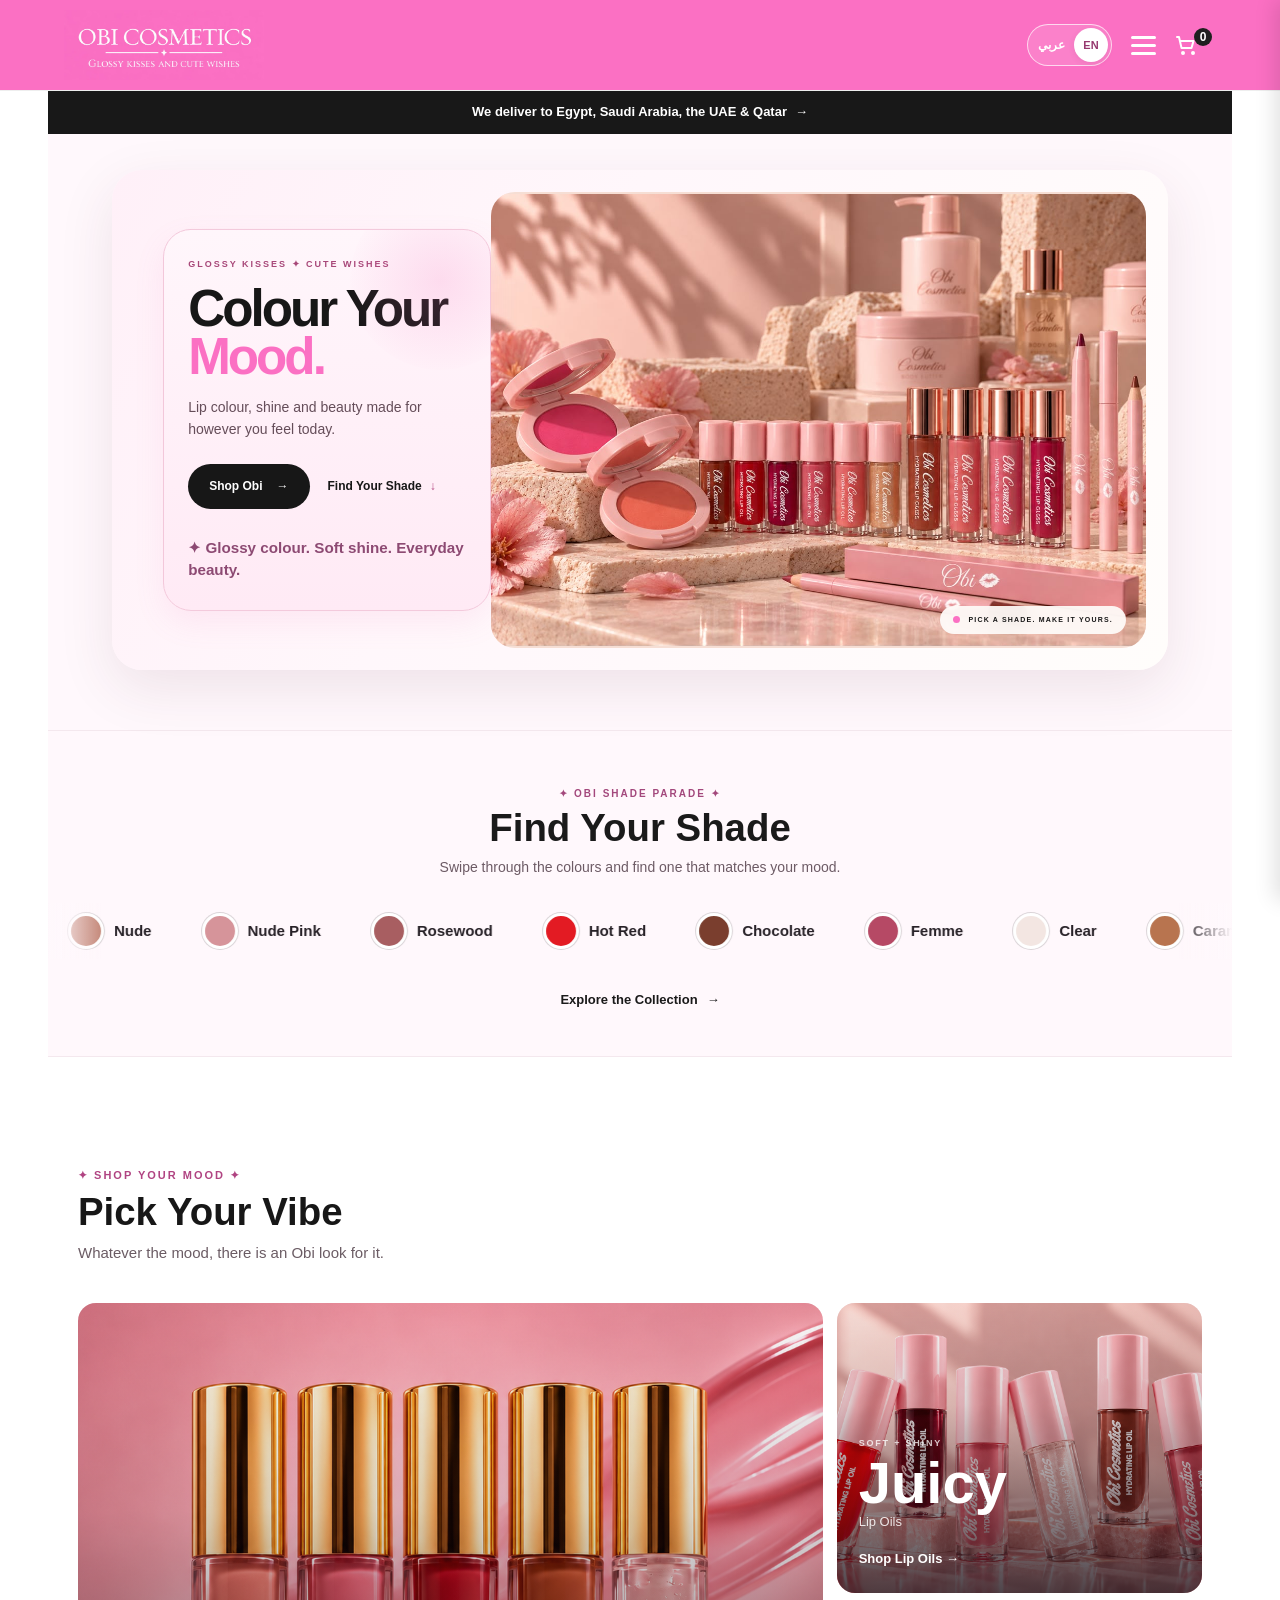
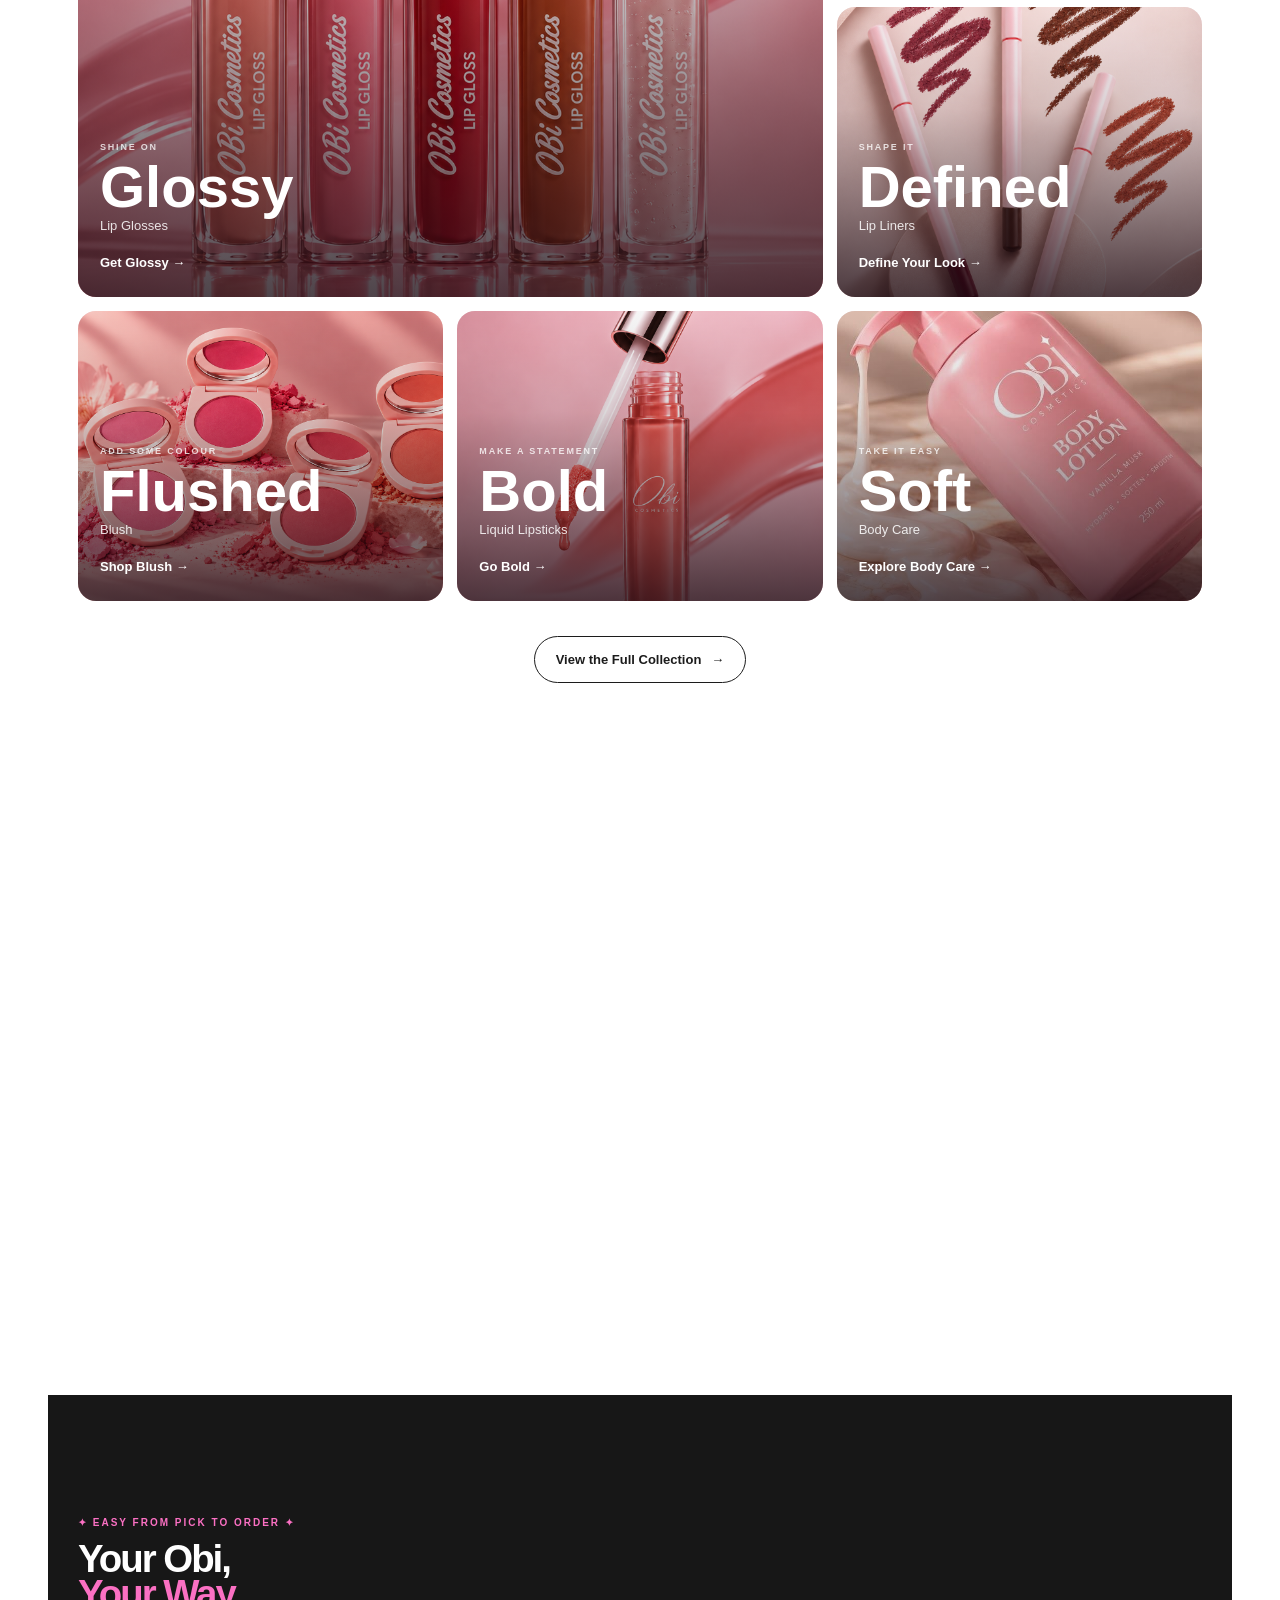
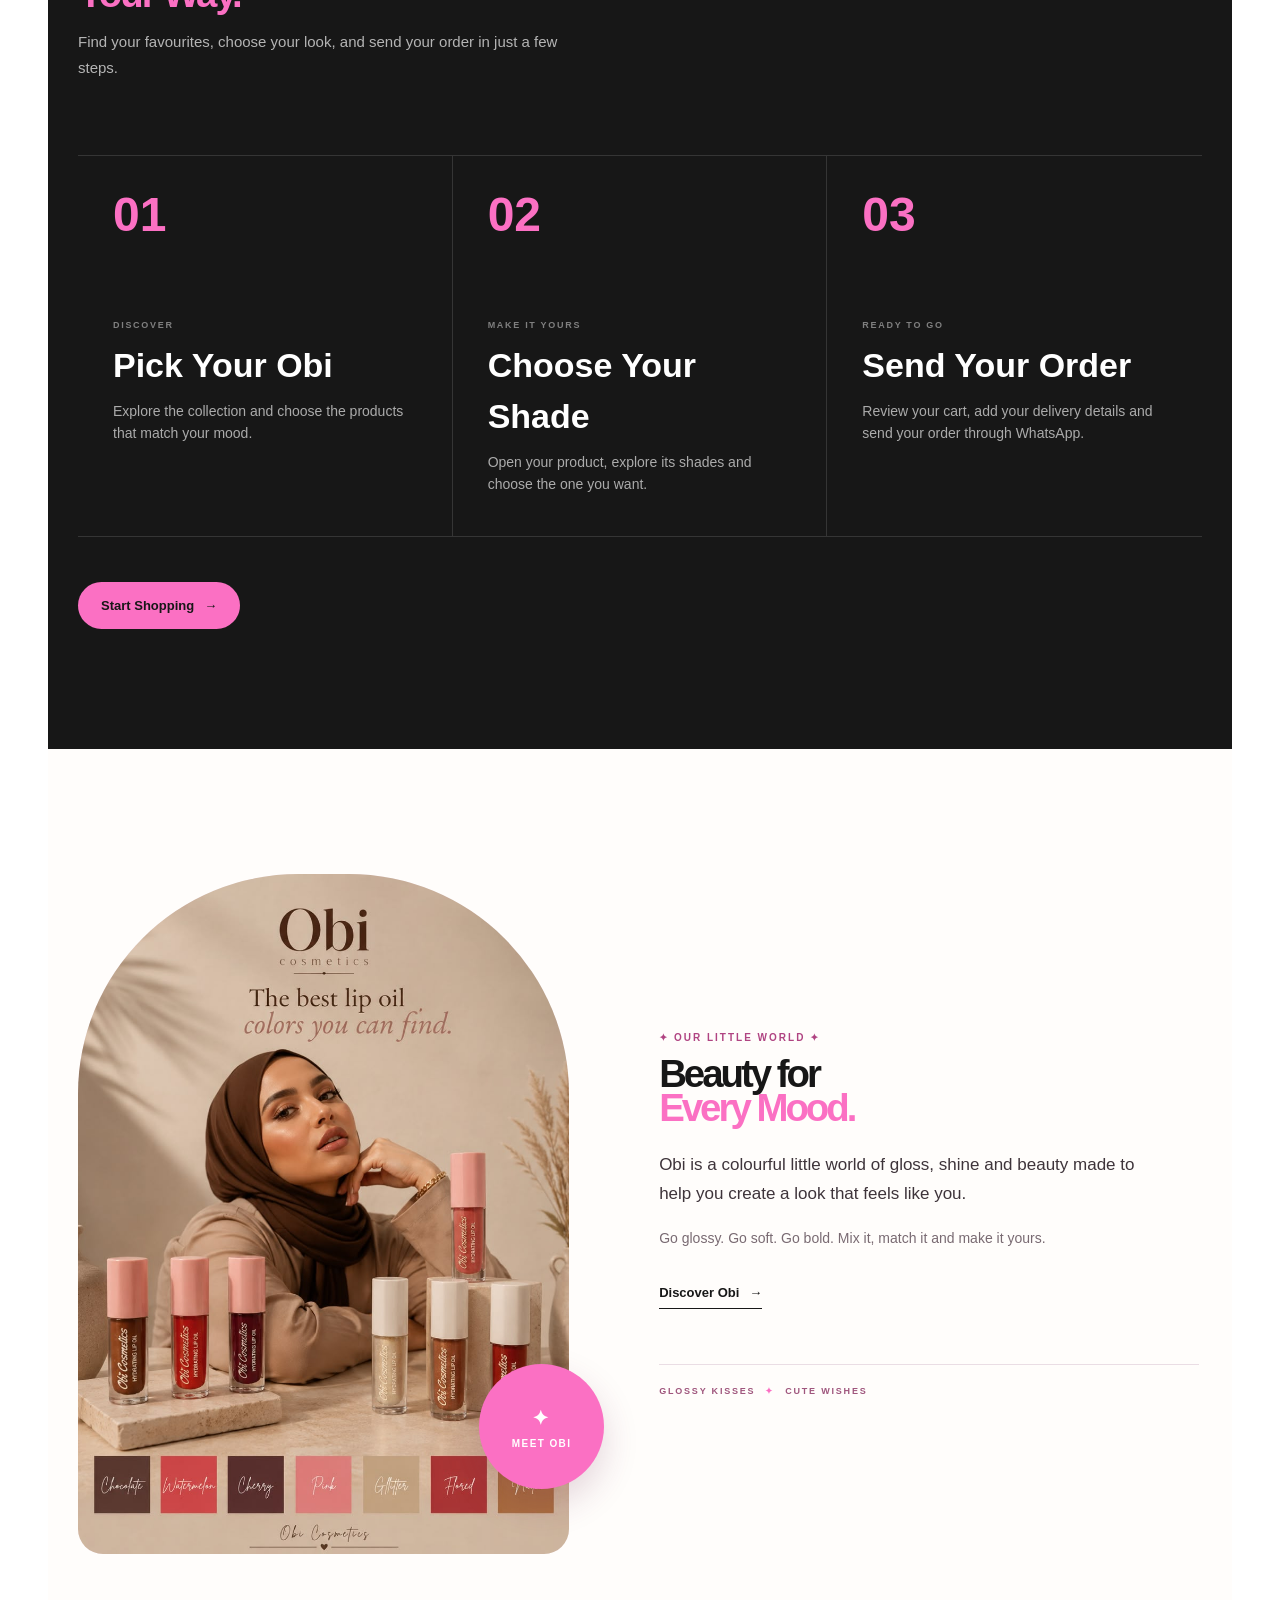
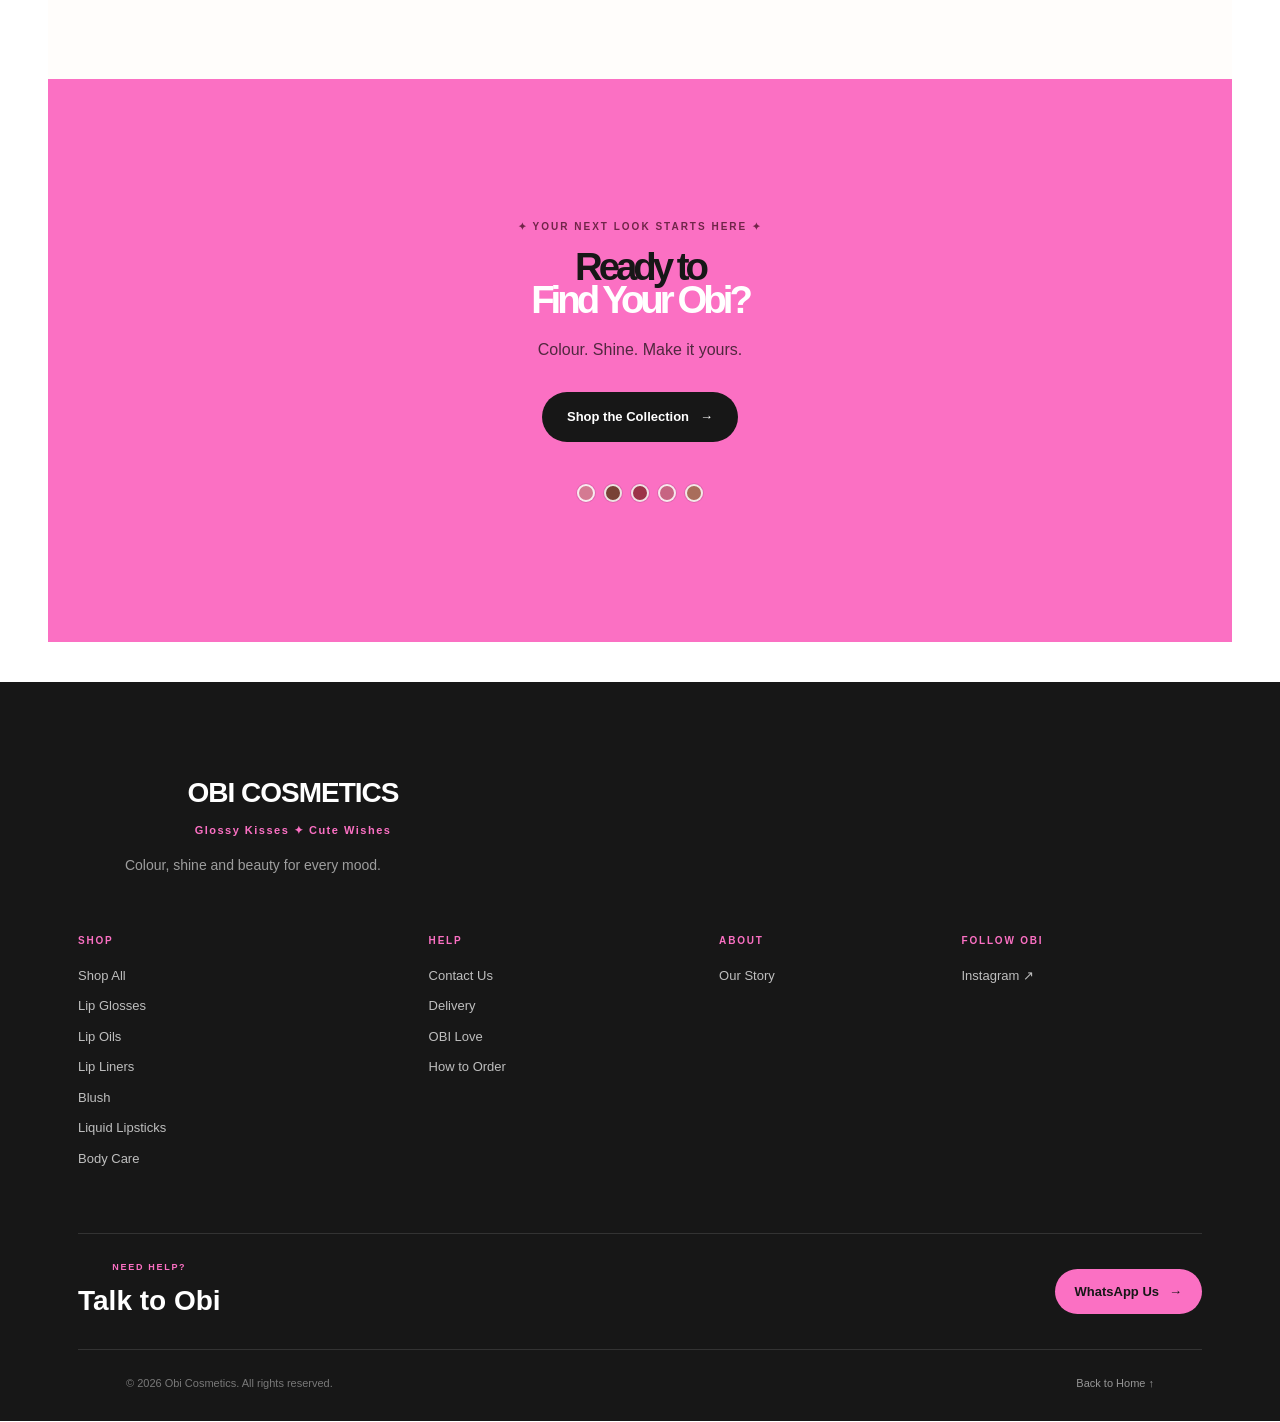
==== commit 4d9aba89: "4th draft" ====
--- a/index.html
+++ b/index.html
@@ -1,148 +1,121 @@
-<!DOCTYPE html>
-<html lang="en">
-
-<head>
-
-    <meta charset="UTF-8">
-
-    <meta
-        name="viewport"
-        content="width=device-width, initial-scale=1.0"
-    >
-
-    <title>Obi Cosmetics</title>
-
-    <link
-        rel="stylesheet"
-        href="style.css"
-    >
-
-<link rel="stylesheet" href="favourites.css">
-<link rel="stylesheet" href="language.css">
-<script src="language-init.js"></script>
-</head>
-
-
-
-<body>
-
-<div class="obi-announcement">
-
-    <div class="obi-announcement-track">
-
-        <span>
-            GLOSSY KISSES ✦ CUTE WISHES
-        </span>
-
-        <span>
-            FIND YOUR SHADE ✦ SHOP OBI
-        </span>
-
-        <span>
-            GLOSSY KISSES ✦ CUTE WISHES
-        </span>
-
-                <span>
-                 FIND YOUR SHADE ✦ SHOP OBI
-                </span>
-
-              <span>
-                   GLOSSY KISSES ✦ CUTE WISHES
-              </span>
-
-              <span>
-                   FIND YOUR SHADE ✦ SHOP OBI
-              </span>
-
-             </div>
-
-         </div>
-    <!-- ========================================
-         HEADER
-    ========================================= -->
-
-    <header>
-
-        <nav class="navbar">
-
-
-            <!-- LOGO -->
-
-            <a
-              href="index.html"
-              class="logo"
-            >
-
-               <img
-                  src="images/brand/obi-wordmark.jpeg"
-                  alt="Obi Cosmetics"
-                  class="brand-wordmark"
-                >
-
-            </a>
-
-            <!-- HEADER ACTIONS -->
-
-            <div class="nav-actions">
-
-    <!-- MENU BUTTON -->
-
-    <button
-        id="menu-button"
-        class="menu-button"
-        type="button"
-        aria-label="Open navigation menu"
-        aria-expanded="false"
-    >
-        <span></span>
-        <span></span>
-        <span></span>
-    </button>
-
-
-    <!-- CART BUTTON -->
-
-    <button
-        id="open-cart-button"
-        class="cart-button"
-        type="button"
-        aria-label="Open shopping cart"
-    >
-
-        <svg
-            class="cart-icon"
-            viewBox="0 0 24 24"
-            fill="none"
-            stroke="currentColor"
-            stroke-width="2"
-            stroke-linecap="round"
-            stroke-linejoin="round"
-            aria-hidden="true"
-        >
-            <circle cx="9" cy="20" r="1"></circle>
-            <circle cx="19" cy="20" r="1"></circle>
-            <path d="M3 4h2l2.5 11h10l2-7H7"></path>
-        </svg>
-
-        <span
-            id="cart-count"
-            class="cart-count"
-        >
-            0
-        </span>
-
-    </button>
-
-</div>
-
-        </nav>
-
-
-
-        <!-- ========================================
-             DROPDOWN MENU
-        ========================================= -->
-
+<!DOCTYPE html>
+<html lang="en">
+
+<head>
+
+    <meta charset="UTF-8">
+
+    <meta
+        name="viewport"
+        content="width=device-width, initial-scale=1.0"
+    >
+
+    <title>Obi Cosmetics</title>
+
+    <link
+        rel="stylesheet"
+        href="style.css"
+    >
+
+<link rel="stylesheet" href="favourites.css">
+<link rel="stylesheet" href="language.css">
+<script src="language-init.js"></script>
+</head>
+
+
+
+<body>
+
+<a class="obi-announcement" href="delivery.html">
+    <span class="obi-announcement-message">We deliver to Egypt, Saudi Arabia, the UAE &amp; Qatar</span>
+    <span class="obi-announcement-arrow" aria-hidden="true">&rarr;</span>
+</a>
+    <!-- ========================================
+         HEADER
+    ========================================= -->
+
+    <header>
+
+        <nav class="navbar">
+
+
+            <!-- LOGO -->
+
+            <a
+              href="index.html"
+              class="logo"
+            >
+
+               <img
+                  src="images/brand/obi-wordmark.jpeg"
+                  alt="Obi Cosmetics"
+                  class="brand-wordmark"
+                >
+
+            </a>
+
+            <!-- HEADER ACTIONS -->
+
+            <div class="nav-actions">
+
+    <!-- MENU BUTTON -->
+
+    <button
+        id="menu-button"
+        class="menu-button"
+        type="button"
+        aria-label="Open navigation menu"
+        aria-expanded="false"
+    >
+        <span></span>
+        <span></span>
+        <span></span>
+    </button>
+
+
+    <!-- CART BUTTON -->
+
+    <button
+        id="open-cart-button"
+        class="cart-button"
+        type="button"
+        aria-label="Open shopping cart"
+    >
+
+        <svg
+            class="cart-icon"
+            viewBox="0 0 24 24"
+            fill="none"
+            stroke="currentColor"
+            stroke-width="2"
+            stroke-linecap="round"
+            stroke-linejoin="round"
+            aria-hidden="true"
+        >
+            <circle cx="9" cy="20" r="1"></circle>
+            <circle cx="19" cy="20" r="1"></circle>
+            <path d="M3 4h2l2.5 11h10l2-7H7"></path>
+        </svg>
+
+        <span
+            id="cart-count"
+            class="cart-count"
+        >
+            0
+        </span>
+
+    </button>
+
+</div>
+
+        </nav>
+
+
+
+        <!-- ========================================
+             DROPDOWN MENU
+        ========================================= -->
+
         <div id="mobile-menu" class="mobile-menu" role="navigation" aria-label="Main navigation">
     <div class="shop-menu-group">
         <button id="shop-menu-button" class="shop-menu-button" type="button" aria-expanded="false" aria-controls="shop-submenu">
@@ -159,1199 +132,1199 @@
             <a href="shop.html?category=hair-care">Hair Care</a>
         </div>
     </div>
-    <a href="shop.html?favourites=1">Favourites <span class="favourites-menu-count" data-favourites-count>0</span></a>
+    <a href="shop.html?favourites=1">Favourites <span class="favourites-menu-count" data-favourites-count>0</span></a>
     <a href="about.html">About OBI</a>
     <a href="obi-love.html">OBI Love</a>
     <div class="menu-support-links" role="group" aria-label="Help and information">
         <a href="delivery.html">Delivery &amp; Payment</a>
         <a href="contact.html">Contact Us</a>
     </div>
-</div>
-
-    </header>
-
-
-
-    <!-- ========================================
-         MAIN CONTENT
-    ========================================= -->
-
-    <main>
-
-
-      <!-- ========================================
-     OBI HOME HERO — COMPACT IMAGE FIRST
-========================================= -->
-
-<!-- ========================================
-     OBI HOME CAMPAIGN HERO
-========================================= -->
-
-<section class="obi-campaign-hero">
-
-
-    <div class="obi-campaign-media">
-
-        <img
-            src="images/brand/meet-obi.webp"
-            alt="Obi Cosmetics collection"
-            class="obi-campaign-image"
-            fetchpriority="high"
-        >
-
-
-        <div
-            class="obi-campaign-shine"
-            aria-hidden="true"
-        ></div>
-
-
-        <div class="obi-campaign-card">
-
-            <p class="obi-campaign-kicker">
-                ✦ OBI COSMETICS
-            </p>
-
-
-           <h1 class="obi-hero-title">
-    Colour Your <span>Mood.</span>
-</h1>
-
-
-            <p class="obi-campaign-description">
-                Lip colour, shine and beauty made
-                for however you feel today.
-            </p>
-
-
-            <div class="obi-campaign-actions">
-
-                <a
-                    href="shop.html"
-                    class="obi-campaign-primary"
-                >
-                    Shop Obi
-
-                    <span>
-                        →
-                    </span>
-                </a>
-
-
-                <a
-                    href="#shade-parade"
-                    class="obi-campaign-secondary"
-                >
-                    Find Your Shade
-
-                    <span>
-                        ↓
-                    </span>
-                </a>
-<p class="hero-micro-note">
-    ✦ Glossy colour. Soft shine. Everyday beauty.
-</p>
-            </div>
-
-        </div>
-
-
-        <div class="obi-campaign-mini-label">
-
-            <span></span>
-
-            PICK A SHADE. MAKE IT YOURS.
-
-        </div>
-
-    </div>
-
-
-</section>
-
-
-<!-- ========================================
-     OBI SHADE PARADE
-======================================== -->
-
-<section
-    id="shade-parade"
-    class="shade-parade-section"
->
-
-    <div class="shade-parade-heading">
-
-       <p class="shade-parade-eyebrow">
-    ✦ OBI SHADE PARADE ✦
-</p>
-
-        <h2>
-            Find Your Shade
-        </h2>
-
-        <p>
-            Swipe through the colours and find
-            one that matches your mood.
-        </p>
-
-    </div>
-
-
-    <div class="shade-marquee">
-
-        <div
-            id="shade-parade-track"
-            class="shade-parade-track"
-        >
-            <!-- Generated by home.js -->
-        </div>
-
-    </div>
-
-
-    <div class="shade-parade-action">
-
-        <a
-            href="shop.html"
-            class="shade-parade-link"
-        >
-            Explore the Collection
-            <span>→</span>
-        </a>
-
-    </div>
-
-</section>
-
-
-       <!-- ========================================
-     PICK YOUR VIBE
-======================================== -->
-
-<section class="obi-vibes-section">
-
-    <div class="obi-vibes-heading">
-
-        <p class="obi-vibes-eyebrow">
-            ✦ SHOP YOUR MOOD ✦
-        </p>
-
-        <h2>
-            Pick Your Vibe
-        </h2>
-
-        <p>
-            Whatever the mood, there is an Obi look for it.
-        </p>
-
-    </div>
-
-
-    <div class="obi-vibes-grid">
-
-
-        <!-- GLOSSY -->
-
-        <a
-            href="shop.html?category=lip-gloss"
-            class="obi-vibe-card obi-vibe-featured"
-        >
-
-            <img
-                src="images/products/lip-gloss.webp"
-                alt="Obi Cosmetics Lip Gloss"
-                loading="lazy"
-            >
-
-            <div class="obi-vibe-overlay"></div>
-
-
-            <div class="obi-vibe-content">
-
-                <span>
-                    SHINE ON
-                </span>
-
-                <h3>
-                    Glossy
-                </h3>
-
-                <p>
-                    Lip Glosses
-                </p>
-
-                <strong>
-                    Get Glossy →
-                </strong>
-
-            </div>
-
-        </a>
-
-
-
-        <!-- JUICY -->
-
-        <a
-            href="shop.html?category=lip-oil"
-            class="obi-vibe-card"
-        >
-
-            <img
-                src="images/products/lip-oil.webp"
-                alt="Obi Cosmetics Lip Oil"
-                loading="lazy"
-            >
-
-            <div class="obi-vibe-overlay"></div>
-
-
-            <div class="obi-vibe-content">
-
-                <span>
-                    SOFT + SHINY
-                </span>
-
-                <h3>
-                    Juicy
-                </h3>
-
-                <p>
-                    Lip Oils
-                </p>
-
-                <strong>
-                    Shop Lip Oils →
-                </strong>
-
-            </div>
-
-        </a>
-
-
-
-        <!-- DEFINED -->
-
-        <a
-            href="shop.html?category=lip-liner"
-            class="obi-vibe-card"
-        >
-
-            <img
-                src="images/products/lip-liner-pencil.webp"
-                alt="Obi Cosmetics Lip Liner"
-                loading="lazy"
-            >
-
-            <div class="obi-vibe-overlay"></div>
-
-
-            <div class="obi-vibe-content">
-
-                <span>
-                    SHAPE IT
-                </span>
-
-                <h3>
-                    Defined
-                </h3>
-
-                <p>
-                    Lip Liners
-                </p>
-
-                <strong>
-                    Define Your Look →
-                </strong>
-
-            </div>
-
-        </a>
-
-
-
-        <!-- FLUSHED -->
-
-        <a
-            href="shop.html?category=blush"
-            class="obi-vibe-card"
-        >
-
-            <img
-                src="images/products/blush/blush-hero.webp"
-                alt="Obi Cosmetics Blush"
-                loading="lazy"
-            >
-
-            <div class="obi-vibe-overlay"></div>
-
-
-            <div class="obi-vibe-content">
-
-                <span>
-                    ADD SOME COLOUR
-                </span>
-
-                <h3>
-                    Flushed
-                </h3>
-
-                <p>
-                    Blush
-                </p>
-
-                <strong>
-                    Shop Blush →
-                </strong>
-
-            </div>
-
-        </a>
-
-
-
-        <!-- BOLD -->
-
-        <a
-            href="shop.html?category=liquid-lipstick"
-            class="obi-vibe-card"
-        >
-
-            <img
-                src="images/products/bold.webp"
-                alt="Obi Cosmetics Liquid Lipstick"
-                loading="lazy"
-            >
-
-            <div class="obi-vibe-overlay"></div>
-
-
-            <div class="obi-vibe-content">
-
-                <span>
-                    MAKE A STATEMENT
-                </span>
-
-                <h3>
-                    Bold
-                </h3>
-
-                <p>
-                    Liquid Lipsticks
-                </p>
-
-                <strong>
-                    Go Bold →
-                </strong>
-
-            </div>
-
-        </a>
-
-
-
-        <!-- SOFT -->
-
-        <a
-            href="shop.html?category=body-care"
-            class="obi-vibe-card"
-        >
-
-            <img
-                src="images/products/body-care/soft.webp"
-                alt="Obi Cosmetics Body Care"
-                loading="lazy"
-            >
-
-            <div class="obi-vibe-overlay"></div>
-
-
-            <div class="obi-vibe-content">
-
-                <span>
-                    TAKE IT EASY
-                </span>
-
-                <h3>
-                    Soft
-                </h3>
-
-                <p>
-                    Body Care
-                </p>
-
-                <strong>
-                    Explore Body Care →
-                </strong>
-
-            </div>
-
-        </a>
-
-
-    </div>
-
-
-    <div class="obi-vibes-footer">
-
-        <a
-            href="shop.html"
-            class="obi-view-all"
-        >
-            View the Full Collection
-            <span>→</span>
-        </a>
-
-    </div>
-
-</section>
-
-
-<!-- ========================================
-     BUILD YOUR OBI COMBO
-======================================== -->
-
-<section
-    class="obi-combo-section"
-    data-reveal
->
-
-    <div class="obi-combo-inner">
-
-
-        <div class="obi-combo-copy">
-
-            <p class="obi-combo-eyebrow">
-                ✦ MAKE IT YOURS ✦
-            </p>
-
-
-            <h2>
-                Build Your
-                <span>
-                    Obi Combo
-                </span>
-            </h2>
-
-
-            <p class="obi-combo-description">
-                Pair your favourite lip liner
-                with a gloss or lip oil and create
-                a look that feels completely yours.
-            </p>
-
-
-            <a
-                href="shop.html?category=lip-liner"
-                class="obi-combo-button"
-            >
-                Start Your Combo
-
-                <span>
-                    →
-                </span>
-            </a>
-
-        </div>
-
-
-
-        <div class="obi-combo-visual">
-
-
-            <a
-                href="shop.html?category=lip-liner"
-                class="obi-combo-card"
-            >
-
-                <div class="obi-combo-image">
-
-                    <img
-                        src="images/products/lip-liner-pencil.webp"
-                        alt="Obi Cosmetics Lip Liner"
-                        loading="lazy"
-                    >
-
-                </div>
-
-
-                <div class="obi-combo-card-content">
-
-                    <span>
-                        STEP 01
-                    </span>
-
-                    <h3>
-                        Pick Your Liner
-                    </h3>
-
-                </div>
-
-            </a>
-
-
-
-            <div
-                class="obi-combo-plus"
-                aria-hidden="true"
-            >
-                +
-            </div>
-
-
-
-            <a
-                href="shop.html?category=lip-gloss"
-                class="obi-combo-card"
-            >
-
-                <div class="obi-combo-image">
-
-                    <img
-                        src="images/products/lip-gloss.webp"
-                        alt="Obi Cosmetics Lip Gloss"
-                        loading="lazy"
-                    >
-
-                </div>
-
-
-                <div class="obi-combo-card-content">
-
-                    <span>
-                        STEP 02
-                    </span>
-
-                    <h3>
-                        Add Your Shine
-                    </h3>
-
-                </div>
-
-            </a>
-
-
-        </div>
-
-
-    </div>
-
-</section>
-
-
-<!-- ========================================
-     HOW OBI ORDERING WORKS
-======================================== -->
-
-<section
-    id="obi-order"
-    class="obi-order-section"
-    data-reveal
->
-
-    <div class="obi-order-inner">
-
-
-        <div class="obi-order-heading">
-
-            <p class="obi-order-eyebrow">
-                ✦ EASY FROM PICK TO ORDER ✦
-            </p>
-
-            <h2>
-                Your Obi,
-                <span>Your Way.</span>
-            </h2>
-
-            <p>
-                Find your favourites, choose your look,
-                and send your order in just a few steps.
-            </p>
-
-        </div>
-
-
-        <div class="obi-order-steps">
-
-
-            <!-- STEP 01 -->
-
-            <div class="obi-order-step">
-
-                <div class="obi-order-number">
-                    01
-                </div>
-
-                <div class="obi-order-step-content">
-
-                    <span>
-                        DISCOVER
-                    </span>
-
-                    <h3>
-                        Pick Your Obi
-                    </h3>
-
-                    <p>
-                        Explore the collection and choose
-                        the products that match your mood.
-                    </p>
-
-                </div>
-
-            </div>
-
-
-
-            <!-- STEP 02 -->
-
-            <div class="obi-order-step">
-
-                <div class="obi-order-number">
-                    02
-                </div>
-
-                <div class="obi-order-step-content">
-
-                    <span>
-                        MAKE IT YOURS
-                    </span>
-
-                    <h3>
-                        Choose Your Shade
-                    </h3>
-
-                    <p>
-                        Open your product, explore its shades
-                        and choose the one you want.
-                    </p>
-
-                </div>
-
-            </div>
-
-
-
-            <!-- STEP 03 -->
-
-            <div class="obi-order-step">
-
-                <div class="obi-order-number">
-                    03
-                </div>
-
-                <div class="obi-order-step-content">
-
-                    <span>
-                        READY TO GO
-                    </span>
-
-                    <h3>
-                        Send Your Order
-                    </h3>
-
-                    <p>
-                        Review your cart, add your delivery
-                        details and send your order through
-                        WhatsApp.
-                    </p>
-
-                </div>
-
-            </div>
-
-
-        </div>
-
-
-        <div class="obi-order-bottom">
-
-            <a
-                href="shop.html"
-                class="obi-order-button"
-            >
-                Start Shopping
-
-                <span>
-                    →
-                </span>
-            </a>
-
-        </div>
-
-
-    </div>
-
-</section>
-
-<!-- ========================================
-     MEET OBI
-======================================== -->
-
-<section
-    class="obi-story"
-    data-reveal
->
-
-    <div class="obi-story-inner">
-
-
-        <!-- IMAGE SIDE -->
-
-        <div class="obi-story-visual">
-
-            <div class="obi-story-image-main">
-
-                <img
-                   src="images/hero/hero.webp"
-                    alt="Obi Cosmetics"
-                    loading="lazy"
-                >
-
-            </div>
-
-
-            <a href="about.html" class="obi-story-sticker">
-
-                <span>
-                    ✦
-                </span>
-
-                MEET OBI
-
-            </a>
-
-        </div>
-
-
-
-        <!-- TEXT SIDE -->
-
-        <div class="obi-story-content">
-
-            <p class="obi-story-eyebrow">
-                ✦ OUR LITTLE WORLD ✦
-            </p>
-
-
-            <h2>
-                Beauty for
-                <span>
-                    Every Mood.
-                </span>
-            </h2>
-
-
-            <p class="obi-story-lead">
-                Obi is a colourful little world of
-                gloss, shine and beauty made to help
-                you create a look that feels like you.
-            </p>
-
-
-            <p class="obi-story-text">
-                Go glossy. Go soft. Go bold.
-                Mix it, match it and make it yours.
-            </p>
-
-
-            <a
-                href="about.html"
-                class="obi-story-link"
-            >
-                Discover Obi
-
-                <span>
-                    →
-                </span>
-            </a>
-
-
-            <div class="obi-story-signature">
-
-                <span>
-                    GLOSSY KISSES
-                </span>
-
-                <span class="obi-story-star">
-                    ✦
-                </span>
-
-                <span>
-                    CUTE WISHES
-                </span>
-
-            </div>
-
-        </div>
-
-
-    </div>
-
-</section>
-
-<!-- ========================================
-     FINAL OBI CTA
-======================================== -->
-
-<section
-    class="obi-final-cta"
-    data-reveal
->
-
-    <div class="obi-final-cta-inner">
-
-        <p class="obi-final-eyebrow">
-            ✦ YOUR NEXT LOOK STARTS HERE ✦
-        </p>
-
-        <h2>
-            Ready to
-            <span>Find Your Obi?</span>
-        </h2>
-
-        <p class="obi-final-description">
-            Colour. Shine. Make it yours.
-        </p>
-
-        <a
-            href="shop.html"
-            class="obi-final-button"
-        >
-            Shop the Collection
-            <span>→</span>
-        </a>
-
-        <div
-            class="obi-final-dots"
-            aria-hidden="true"
-        >
-            <span style="background:#D47A92"></span>
-            <span style="background:#794136"></span>
-            <span style="background:#9C3348"></span>
-            <span style="background:#C76482"></span>
-            <span style="background:#A96D5B"></span>
-        </div>
-
-    </div>
-
-</section>
- 
-    </main>
-
-
-
-    <!-- ========================================
-         CART OVERLAY
-    ========================================= -->
-
-    <div
-        id="cart-overlay"
-        class="cart-overlay"
-    >
-    </div>
-
-
-
-    <!-- ========================================
-         CART DRAWER
-    ========================================= -->
-
-    <aside
-        id="cart-drawer"
-        class="cart-drawer"
-    >
-
-
-        <!-- CART HEADER -->
-
-        <div class="cart-drawer-header">
-
-            <h2>
-                Your Cart
-            </h2>
-
-
-            <button
-                id="close-cart-button"
-                class="close-cart-button"
-                type="button"
-                aria-label="Close cart"
-            >
-                ×
-            </button>
-
-        </div>
-
-
-
-        <!-- CART ITEMS -->
-
-        <div
-            id="cart-items"
-            class="cart-items"
-        >
-        </div>
-
-
-
-        <!-- CART FOOTER -->
-
-        <div class="cart-drawer-footer">
-
-
-            <div class="cart-subtotal">
-
-                <span>
-                    Subtotal
-                </span>
-
-                <strong id="cart-subtotal">
-                    LE 0
-                </strong>
-
-            </div>
-
-
-
-            <button
-                id="cart-checkout-button"
-                class="cart-checkout-button"
-                type="button"
-            >
-                Go to Checkout
-            </button>
-
-
-
-            <button
-                id="continue-shopping-button"
-                class="continue-shopping-button"
-                type="button"
-            >
-                 Go to Shop
-            </button>
-
-        </div>
-
-    </aside>
-
-
-
-    <!-- ========================================
-         FOOTER
-    ========================================= -->
-
-    <!-- ========================================
-     OBI FOOTER
-======================================== -->
-
-<footer class="obi-footer">
-
-    <div class="obi-footer-inner">
-
-
-        <!-- BRAND -->
-
-        <div class="obi-footer-brand">
-
-            <a
-                href="index.html"
-                class="obi-footer-logo"
-            >
-                OBI COSMETICS
-            </a>
-
-            <p class="obi-footer-tagline">
-                Glossy Kisses ✦ Cute Wishes
-            </p>
-
-            <p class="obi-footer-intro">
-                Colour, shine and beauty for every mood.
-            </p>
-
-        </div>
-
-
-
-        <!-- LINKS -->
-
-        <div class="obi-footer-links">
-
-
-            <!-- SHOP -->
-
-            <div class="obi-footer-column">
-
-                <h3>
-                    Shop
-                </h3>
-
-                <a href="shop.html">
-                    Shop All
-                </a>
-
-                <a href="shop.html?category=lip-gloss">
-                    Lip Glosses
-                </a>
-
-                <a href="shop.html?category=lip-oil">
-                    Lip Oils
-                </a>
-
-                <a href="shop.html?category=lip-liner">
-                    Lip Liners
-                </a>
-
-                <a href="shop.html?category=blush">
-                    Blush
-                </a>
-
-                <a href="shop.html?category=liquid-lipstick">
-                    Liquid Lipsticks
-                </a>
-
-                <a href="shop.html?category=body-care">
-                    Body Care
-                </a>
-
-            </div>
-
-
-
-            <!-- HELP -->
-
-            <div class="obi-footer-column">
-
-                <h3>
-                    Help
-                </h3>
-
-                <a href="contact.html">
-                    Contact Us
-                </a>
-
-                <a href="delivery.html">
-                    Delivery
-                </a>
-
-               <a href="obi-love.html">
-                  OBI Love
-               </a>
-
-                <a href="#obi-order">
-                    How to Order
-                </a>
-
-            </div>
-
-
-
-            <!-- ABOUT -->
-
-            <div class="obi-footer-column">
-
-                <h3>
-                    About
-                </h3>
-
-                <a href="about.html">
-                    Our Story
-                </a>
-
-            </div>
-
-
-
-            <!-- SOCIAL -->
-
-            <div class="obi-footer-column">
-
-                <h3>
-                    Follow Obi
-                </h3>
-
-               <a
-    href="https://www.instagram.com/obicorner/"
-    target="_blank"
-    rel="noopener noreferrer"
-    aria-label="Obi Cosmetics Instagram"
->
-    Instagram ↗
-</a>
-              
-            </div>
-
-
-        </div>
-
-
-
-        <!-- CONTACT CTA -->
-
-        <div class="obi-footer-contact">
-
-            <div>
-
-                <span>
-                    NEED HELP?
-                </span>
-
-                <h3>
-                    Talk to Obi
-                </h3>
-
-            </div>
-
-
-            <a
-                href="#"
-                class="obi-whatsapp-button"
-                target="_blank"
-                rel="noopener noreferrer"
-            >
-                WhatsApp Us
-                <span>→</span>
-            </a>
-
-        </div>
-
-
-
-        <!-- BOTTOM -->
-
-        <div class="obi-footer-bottom">
-
-            <p>
-                © 2026 Obi Cosmetics.
-                All rights reserved.
-            </p>
-
-            <a href="index.html">
-                Back to Home ↑
-            </a>
-
-        </div>
-
-
-    </div>
-
-</footer>
-
-
-    <!-- ========================================
-         JAVASCRIPT
-    ========================================= -->
-
-   <script src="products.js"></script>
-<script src="favourites.js"></script>
-<script src="market.js"></script>
-<script src="menu.js"></script>
-<script src="store.js"></script>
-<script src="home.js"></script>
-<script src="motion.js"></script>
-<script src="translations.js"></script>
-<script src="language.js"></script>
-</body>
-
-</html>
+</div>
+
+    </header>
+
+
+
+    <!-- ========================================
+         MAIN CONTENT
+    ========================================= -->
+
+    <main>
+
+
+      <!-- ========================================
+     OBI HOME HERO — COMPACT IMAGE FIRST
+========================================= -->
+
+<!-- ========================================
+     OBI HOME CAMPAIGN HERO
+========================================= -->
+
+<section class="obi-campaign-hero">
+
+
+    <div class="obi-campaign-media">
+
+        <img
+            src="images/brand/meet-obi.webp"
+            alt="Obi Cosmetics collection"
+            class="obi-campaign-image"
+            fetchpriority="high"
+        >
+
+
+        <div
+            class="obi-campaign-shine"
+            aria-hidden="true"
+        ></div>
+
+
+        <div class="obi-campaign-card">
+
+            <p class="obi-campaign-kicker">
+                Glossy Kisses ✦ Cute Wishes
+            </p>
+
+
+           <h1 class="obi-hero-title">
+    Colour Your <span>Mood.</span>
+</h1>
+
+
+            <p class="obi-campaign-description">
+                Lip colour, shine and beauty made
+                for however you feel today.
+            </p>
+
+
+            <div class="obi-campaign-actions">
+
+                <a
+                    href="shop.html"
+                    class="obi-campaign-primary"
+                >
+                    Shop Obi
+
+                    <span>
+                        →
+                    </span>
+                </a>
+
+
+                <a
+                    href="#shade-parade"
+                    class="obi-campaign-secondary"
+                >
+                    Find Your Shade
+
+                    <span>
+                        ↓
+                    </span>
+                </a>
+<p class="hero-micro-note">
+    ✦ Glossy colour. Soft shine. Everyday beauty.
+</p>
+            </div>
+
+        </div>
+
+
+        <div class="obi-campaign-mini-label">
+
+            <span></span>
+
+            PICK A SHADE. MAKE IT YOURS.
+
+        </div>
+
+    </div>
+
+
+</section>
+
+
+<!-- ========================================
+     OBI SHADE PARADE
+======================================== -->
+
+<section
+    id="shade-parade"
+    class="shade-parade-section"
+>
+
+    <div class="shade-parade-heading">
+
+       <p class="shade-parade-eyebrow">
+    ✦ OBI SHADE PARADE ✦
+</p>
+
+        <h2>
+            Find Your Shade
+        </h2>
+
+        <p>
+            Swipe through the colours and find
+            one that matches your mood.
+        </p>
+
+    </div>
+
+
+    <div class="shade-marquee">
+
+        <div
+            id="shade-parade-track"
+            class="shade-parade-track"
+        >
+            <!-- Generated by home.js -->
+        </div>
+
+    </div>
+
+
+    <div class="shade-parade-action">
+
+        <a
+            href="shop.html"
+            class="shade-parade-link"
+        >
+            Explore the Collection
+            <span>→</span>
+        </a>
+
+    </div>
+
+</section>
+
+
+       <!-- ========================================
+     PICK YOUR VIBE
+======================================== -->
+
+<section class="obi-vibes-section">
+
+    <div class="obi-vibes-heading">
+
+        <p class="obi-vibes-eyebrow">
+            ✦ SHOP YOUR MOOD ✦
+        </p>
+
+        <h2>
+            Pick Your Vibe
+        </h2>
+
+        <p>
+            Whatever the mood, there is an Obi look for it.
+        </p>
+
+    </div>
+
+
+    <div class="obi-vibes-grid">
+
+
+        <!-- GLOSSY -->
+
+        <a
+            href="shop.html?category=lip-gloss"
+            class="obi-vibe-card obi-vibe-featured"
+        >
+
+            <img
+                src="images/products/lip-gloss.webp"
+                alt="Obi Cosmetics Lip Gloss"
+                loading="lazy"
+            >
+
+            <div class="obi-vibe-overlay"></div>
+
+
+            <div class="obi-vibe-content">
+
+                <span>
+                    SHINE ON
+                </span>
+
+                <h3>
+                    Glossy
+                </h3>
+
+                <p>
+                    Lip Glosses
+                </p>
+
+                <strong>
+                    Get Glossy →
+                </strong>
+
+            </div>
+
+        </a>
+
+
+
+        <!-- JUICY -->
+
+        <a
+            href="shop.html?category=lip-oil"
+            class="obi-vibe-card"
+        >
+
+            <img
+                src="images/products/lip-oil.webp"
+                alt="Obi Cosmetics Lip Oil"
+                loading="lazy"
+            >
+
+            <div class="obi-vibe-overlay"></div>
+
+
+            <div class="obi-vibe-content">
+
+                <span>
+                    SOFT + SHINY
+                </span>
+
+                <h3>
+                    Juicy
+                </h3>
+
+                <p>
+                    Lip Oils
+                </p>
+
+                <strong>
+                    Shop Lip Oils →
+                </strong>
+
+            </div>
+
+        </a>
+
+
+
+        <!-- DEFINED -->
+
+        <a
+            href="shop.html?category=lip-liner"
+            class="obi-vibe-card"
+        >
+
+            <img
+                src="images/products/lip-liner-pencil.webp"
+                alt="Obi Cosmetics Lip Liner"
+                loading="lazy"
+            >
+
+            <div class="obi-vibe-overlay"></div>
+
+
+            <div class="obi-vibe-content">
+
+                <span>
+                    SHAPE IT
+                </span>
+
+                <h3>
+                    Defined
+                </h3>
+
+                <p>
+                    Lip Liners
+                </p>
+
+                <strong>
+                    Define Your Look →
+                </strong>
+
+            </div>
+
+        </a>
+
+
+
+        <!-- FLUSHED -->
+
+        <a
+            href="shop.html?category=blush"
+            class="obi-vibe-card"
+        >
+
+            <img
+                src="images/products/blush/blush-hero.webp"
+                alt="Obi Cosmetics Blush"
+                loading="lazy"
+            >
+
+            <div class="obi-vibe-overlay"></div>
+
+
+            <div class="obi-vibe-content">
+
+                <span>
+                    ADD SOME COLOUR
+                </span>
+
+                <h3>
+                    Flushed
+                </h3>
+
+                <p>
+                    Blush
+                </p>
+
+                <strong>
+                    Shop Blush →
+                </strong>
+
+            </div>
+
+        </a>
+
+
+
+        <!-- BOLD -->
+
+        <a
+            href="shop.html?category=liquid-lipstick"
+            class="obi-vibe-card"
+        >
+
+            <img
+                src="images/products/bold.webp"
+                alt="Obi Cosmetics Liquid Lipstick"
+                loading="lazy"
+            >
+
+            <div class="obi-vibe-overlay"></div>
+
+
+            <div class="obi-vibe-content">
+
+                <span>
+                    MAKE A STATEMENT
+                </span>
+
+                <h3>
+                    Bold
+                </h3>
+
+                <p>
+                    Liquid Lipsticks
+                </p>
+
+                <strong>
+                    Go Bold →
+                </strong>
+
+            </div>
+
+        </a>
+
+
+
+        <!-- SOFT -->
+
+        <a
+            href="shop.html?category=body-care"
+            class="obi-vibe-card"
+        >
+
+            <img
+                src="images/products/body-care/soft.webp"
+                alt="Obi Cosmetics Body Care"
+                loading="lazy"
+            >
+
+            <div class="obi-vibe-overlay"></div>
+
+
+            <div class="obi-vibe-content">
+
+                <span>
+                    TAKE IT EASY
+                </span>
+
+                <h3>
+                    Soft
+                </h3>
+
+                <p>
+                    Body Care
+                </p>
+
+                <strong>
+                    Explore Body Care →
+                </strong>
+
+            </div>
+
+        </a>
+
+
+    </div>
+
+
+    <div class="obi-vibes-footer">
+
+        <a
+            href="shop.html"
+            class="obi-view-all"
+        >
+            View the Full Collection
+            <span>→</span>
+        </a>
+
+    </div>
+
+</section>
+
+
+<!-- ========================================
+     BUILD YOUR OBI COMBO
+======================================== -->
+
+<section
+    class="obi-combo-section"
+    data-reveal
+>
+
+    <div class="obi-combo-inner">
+
+
+        <div class="obi-combo-copy">
+
+            <p class="obi-combo-eyebrow">
+                ✦ MAKE IT YOURS ✦
+            </p>
+
+
+            <h2>
+                Build Your
+                <span>
+                    Obi Combo
+                </span>
+            </h2>
+
+
+            <p class="obi-combo-description">
+                Pair your favourite lip liner
+                with a gloss or lip oil and create
+                a look that feels completely yours.
+            </p>
+
+
+            <a
+                href="shop.html?category=lip-liner"
+                class="obi-combo-button"
+            >
+                Start Your Combo
+
+                <span>
+                    →
+                </span>
+            </a>
+
+        </div>
+
+
+
+        <div class="obi-combo-visual">
+
+
+            <a
+                href="shop.html?category=lip-liner"
+                class="obi-combo-card"
+            >
+
+                <div class="obi-combo-image">
+
+                    <img
+                        src="images/products/lip-liner-pencil.webp"
+                        alt="Obi Cosmetics Lip Liner"
+                        loading="lazy"
+                    >
+
+                </div>
+
+
+                <div class="obi-combo-card-content">
+
+                    <span>
+                        STEP 01
+                    </span>
+
+                    <h3>
+                        Pick Your Liner
+                    </h3>
+
+                </div>
+
+            </a>
+
+
+
+            <div
+                class="obi-combo-plus"
+                aria-hidden="true"
+            >
+                +
+            </div>
+
+
+
+            <a
+                href="shop.html?category=lip-gloss"
+                class="obi-combo-card"
+            >
+
+                <div class="obi-combo-image">
+
+                    <img
+                        src="images/products/lip-gloss.webp"
+                        alt="Obi Cosmetics Lip Gloss"
+                        loading="lazy"
+                    >
+
+                </div>
+
+
+                <div class="obi-combo-card-content">
+
+                    <span>
+                        STEP 02
+                    </span>
+
+                    <h3>
+                        Add Your Shine
+                    </h3>
+
+                </div>
+
+            </a>
+
+
+        </div>
+
+
+    </div>
+
+</section>
+
+
+<!-- ========================================
+     HOW OBI ORDERING WORKS
+======================================== -->
+
+<section
+    id="obi-order"
+    class="obi-order-section"
+    data-reveal
+>
+
+    <div class="obi-order-inner">
+
+
+        <div class="obi-order-heading">
+
+            <p class="obi-order-eyebrow">
+                ✦ EASY FROM PICK TO ORDER ✦
+            </p>
+
+            <h2>
+                Your Obi,
+                <span>Your Way.</span>
+            </h2>
+
+            <p>
+                Find your favourites, choose your look,
+                and send your order in just a few steps.
+            </p>
+
+        </div>
+
+
+        <div class="obi-order-steps">
+
+
+            <!-- STEP 01 -->
+
+            <div class="obi-order-step">
+
+                <div class="obi-order-number">
+                    01
+                </div>
+
+                <div class="obi-order-step-content">
+
+                    <span>
+                        DISCOVER
+                    </span>
+
+                    <h3>
+                        Pick Your Obi
+                    </h3>
+
+                    <p>
+                        Explore the collection and choose
+                        the products that match your mood.
+                    </p>
+
+                </div>
+
+            </div>
+
+
+
+            <!-- STEP 02 -->
+
+            <div class="obi-order-step">
+
+                <div class="obi-order-number">
+                    02
+                </div>
+
+                <div class="obi-order-step-content">
+
+                    <span>
+                        MAKE IT YOURS
+                    </span>
+
+                    <h3>
+                        Choose Your Shade
+                    </h3>
+
+                    <p>
+                        Open your product, explore its shades
+                        and choose the one you want.
+                    </p>
+
+                </div>
+
+            </div>
+
+
+
+            <!-- STEP 03 -->
+
+            <div class="obi-order-step">
+
+                <div class="obi-order-number">
+                    03
+                </div>
+
+                <div class="obi-order-step-content">
+
+                    <span>
+                        READY TO GO
+                    </span>
+
+                    <h3>
+                        Send Your Order
+                    </h3>
+
+                    <p>
+                        Review your cart, add your delivery
+                        details and send your order through
+                        WhatsApp.
+                    </p>
+
+                </div>
+
+            </div>
+
+
+        </div>
+
+
+        <div class="obi-order-bottom">
+
+            <a
+                href="shop.html"
+                class="obi-order-button"
+            >
+                Start Shopping
+
+                <span>
+                    →
+                </span>
+            </a>
+
+        </div>
+
+
+    </div>
+
+</section>
+
+<!-- ========================================
+     MEET OBI
+======================================== -->
+
+<section
+    class="obi-story"
+    data-reveal
+>
+
+    <div class="obi-story-inner">
+
+
+        <!-- IMAGE SIDE -->
+
+        <div class="obi-story-visual">
+
+            <div class="obi-story-image-main">
+
+                <img
+                   src="images/hero/hero.webp"
+                    alt="Obi Cosmetics"
+                    loading="lazy"
+                >
+
+            </div>
+
+
+            <a href="about.html" class="obi-story-sticker">
+
+                <span>
+                    ✦
+                </span>
+
+                MEET OBI
+
+            </a>
+
+        </div>
+
+
+
+        <!-- TEXT SIDE -->
+
+        <div class="obi-story-content">
+
+            <p class="obi-story-eyebrow">
+                ✦ OUR LITTLE WORLD ✦
+            </p>
+
+
+            <h2>
+                Beauty for
+                <span>
+                    Every Mood.
+                </span>
+            </h2>
+
+
+            <p class="obi-story-lead">
+                Obi is a colourful little world of
+                gloss, shine and beauty made to help
+                you create a look that feels like you.
+            </p>
+
+
+            <p class="obi-story-text">
+                Go glossy. Go soft. Go bold.
+                Mix it, match it and make it yours.
+            </p>
+
+
+            <a
+                href="about.html"
+                class="obi-story-link"
+            >
+                Discover Obi
+
+                <span>
+                    →
+                </span>
+            </a>
+
+
+            <div class="obi-story-signature">
+
+                <span>
+                    GLOSSY KISSES
+                </span>
+
+                <span class="obi-story-star">
+                    ✦
+                </span>
+
+                <span>
+                    CUTE WISHES
+                </span>
+
+            </div>
+
+        </div>
+
+
+    </div>
+
+</section>
+
+<!-- ========================================
+     FINAL OBI CTA
+======================================== -->
+
+<section
+    class="obi-final-cta"
+    data-reveal
+>
+
+    <div class="obi-final-cta-inner">
+
+        <p class="obi-final-eyebrow">
+            ✦ YOUR NEXT LOOK STARTS HERE ✦
+        </p>
+
+        <h2>
+            Ready to
+            <span>Find Your Obi?</span>
+        </h2>
+
+        <p class="obi-final-description">
+            Colour. Shine. Make it yours.
+        </p>
+
+        <a
+            href="shop.html"
+            class="obi-final-button"
+        >
+            Shop the Collection
+            <span>→</span>
+        </a>
+
+        <div
+            class="obi-final-dots"
+            aria-hidden="true"
+        >
+            <span style="background:#D47A92"></span>
+            <span style="background:#794136"></span>
+            <span style="background:#9C3348"></span>
+            <span style="background:#C76482"></span>
+            <span style="background:#A96D5B"></span>
+        </div>
+
+    </div>
+
+</section>
+ 
+    </main>
+
+
+
+    <!-- ========================================
+         CART OVERLAY
+    ========================================= -->
+
+    <div
+        id="cart-overlay"
+        class="cart-overlay"
+    >
+    </div>
+
+
+
+    <!-- ========================================
+         CART DRAWER
+    ========================================= -->
+
+    <aside
+        id="cart-drawer"
+        class="cart-drawer"
+    >
+
+
+        <!-- CART HEADER -->
+
+        <div class="cart-drawer-header">
+
+            <h2>
+                Your Cart
+            </h2>
+
+
+            <button
+                id="close-cart-button"
+                class="close-cart-button"
+                type="button"
+                aria-label="Close cart"
+            >
+                ×
+            </button>
+
+        </div>
+
+
+
+        <!-- CART ITEMS -->
+
+        <div
+            id="cart-items"
+            class="cart-items"
+        >
+        </div>
+
+
+
+        <!-- CART FOOTER -->
+
+        <div class="cart-drawer-footer">
+
+
+            <div class="cart-subtotal">
+
+                <span>
+                    Subtotal
+                </span>
+
+                <strong id="cart-subtotal">
+                    LE 0
+                </strong>
+
+            </div>
+
+
+
+            <button
+                id="cart-checkout-button"
+                class="cart-checkout-button"
+                type="button"
+            >
+                Go to Checkout
+            </button>
+
+
+
+            <button
+                id="continue-shopping-button"
+                class="continue-shopping-button"
+                type="button"
+            >
+                 Go to Shop
+            </button>
+
+        </div>
+
+    </aside>
+
+
+
+    <!-- ========================================
+         FOOTER
+    ========================================= -->
+
+    <!-- ========================================
+     OBI FOOTER
+======================================== -->
+
+<footer class="obi-footer">
+
+    <div class="obi-footer-inner">
+
+
+        <!-- BRAND -->
+
+        <div class="obi-footer-brand">
+
+            <a
+                href="index.html"
+                class="obi-footer-logo"
+            >
+                OBI COSMETICS
+            </a>
+
+            <p class="obi-footer-tagline">
+                Glossy Kisses ✦ Cute Wishes
+            </p>
+
+            <p class="obi-footer-intro">
+                Colour, shine and beauty for every mood.
+            </p>
+
+        </div>
+
+
+
+        <!-- LINKS -->
+
+        <div class="obi-footer-links">
+
+
+            <!-- SHOP -->
+
+            <div class="obi-footer-column">
+
+                <h3>
+                    Shop
+                </h3>
+
+                <a href="shop.html">
+                    Shop All
+                </a>
+
+                <a href="shop.html?category=lip-gloss">
+                    Lip Glosses
+                </a>
+
+                <a href="shop.html?category=lip-oil">
+                    Lip Oils
+                </a>
+
+                <a href="shop.html?category=lip-liner">
+                    Lip Liners
+                </a>
+
+                <a href="shop.html?category=blush">
+                    Blush
+                </a>
+
+                <a href="shop.html?category=liquid-lipstick">
+                    Liquid Lipsticks
+                </a>
+
+                <a href="shop.html?category=body-care">
+                    Body Care
+                </a>
+
+            </div>
+
+
+
+            <!-- HELP -->
+
+            <div class="obi-footer-column">
+
+                <h3>
+                    Help
+                </h3>
+
+                <a href="contact.html">
+                    Contact Us
+                </a>
+
+                <a href="delivery.html">
+                    Delivery
+                </a>
+
+               <a href="obi-love.html">
+                  OBI Love
+               </a>
+
+                <a href="#obi-order">
+                    How to Order
+                </a>
+
+            </div>
+
+
+
+            <!-- ABOUT -->
+
+            <div class="obi-footer-column">
+
+                <h3>
+                    About
+                </h3>
+
+                <a href="about.html">
+                    Our Story
+                </a>
+
+            </div>
+
+
+
+            <!-- SOCIAL -->
+
+            <div class="obi-footer-column">
+
+                <h3>
+                    Follow Obi
+                </h3>
+
+               <a
+    href="https://www.instagram.com/obicorner/"
+    target="_blank"
+    rel="noopener noreferrer"
+    aria-label="Obi Cosmetics Instagram"
+>
+    Instagram ↗
+</a>
+              
+            </div>
+
+
+        </div>
+
+
+
+        <!-- CONTACT CTA -->
+
+        <div class="obi-footer-contact">
+
+            <div>
+
+                <span>
+                    NEED HELP?
+                </span>
+
+                <h3>
+                    Talk to Obi
+                </h3>
+
+            </div>
+
+
+            <a
+                href="#"
+                class="obi-whatsapp-button"
+                target="_blank"
+                rel="noopener noreferrer"
+            >
+                WhatsApp Us
+                <span>→</span>
+            </a>
+
+        </div>
+
+
+
+        <!-- BOTTOM -->
+
+        <div class="obi-footer-bottom">
+
+            <p>
+                © 2026 Obi Cosmetics.
+                All rights reserved.
+            </p>
+
+            <a href="index.html">
+                Back to Home ↑
+            </a>
+
+        </div>
+
+
+    </div>
+
+</footer>
+
+
+    <!-- ========================================
+         JAVASCRIPT
+    ========================================= -->
+
+   <script src="products.js"></script>
+<script src="favourites.js"></script>
+<script src="market.js"></script>
+<script src="menu.js"></script>
+<script src="store.js"></script>
+<script src="home.js"></script>
+<script src="motion.js"></script>
+<script src="translations.js"></script>
+<script src="language.js"></script>
+</body>
+
+</html>
--- a/style.css
+++ b/style.css
@@ -1,19997 +1,20009 @@
-/* ---------- BASIC RESET ---------- */
-
-* {
-    box-sizing: border-box;
-    margin: 0;
-    padding: 0;
-}
-
-html {
-    scroll-behavior: smooth;
-}
-
-body {
-    font-family: Arial, sans-serif;
-    line-height: 1.5;
-
-    background: #ffffff;
-    color: #222222;
-}
-
-
-/* ---------- GLOBAL ---------- */
-
-button,
-a {
-    font: inherit;
-}
-
-button {
-    cursor: pointer;
-}
-
-
-/* ---------- HEADER ---------- */
-
-header {
-    background: rgb(199, 47, 183);
-    border-bottom: 1px solid #eeeeee;
-
-    position: sticky;
-    top: 0;
-    z-index: 100;
-}
-
-.navbar {
-    max-width: 1200px;
-    margin: auto;
-
-    display: flex;
-    justify-content: space-between;
-    align-items: center;
-
-    padding: 16px;
-}
-
-.logo {
-    color: #222222;
-
-    font-size: 20px;
-    font-weight: 700;
-
-    text-decoration: none;
-}
-
-.menu-button {
-    border: 1px solid #dddddd;
-    background: white;
-
-    padding: 9px 14px;
-
-    border-radius: 6px;
-}
-
-
-/* ---------- HERO ---------- */
-
-.hero {
-    min-height: 65vh;
-
-    display: flex;
-    flex-direction: column;
-    justify-content: center;
-    align-items: flex-start;
-
-    padding: 50px 20px;
-
-    background: #954ba0;
-}
-
-.hero h1 {
-    max-width: 500px;
-
-    font-size: 42px;
-    line-height: 1.05;
-
-    margin-bottom: 18px;
-}
-
-.hero p {
-    max-width: 450px;
-
-    font-size: 16px;
-
-    color: #666666;
-
-    margin-bottom: 28px;
-}
-
-.shop-button {
-    display: inline-block;
-
-    background: #222222;
-    color: white;
-
-    padding: 13px 24px;
-
-    border-radius: 6px;
-
-    text-decoration: none;
-    font-weight: 600;
-}
-
-
-/* ---------- PRODUCTS ---------- */
-
-.products-section {
-    max-width: 1200px;
-
-    margin: auto;
-
-    padding: 48px 16px;
-}
-
-.products-section h2 {
-    font-size: 26px;
-
-    margin-bottom: 24px;
-}
-
-
-/* ---------- PRODUCT GRID ---------- */
-
-.product-grid {
-    display: grid;
-
-    grid-template-columns: repeat(2, 1fr);
-
-    gap: 16px;
-}
-
-
-/* ---------- PRODUCT CARD ---------- */
-
-.product-card {
-    overflow: hidden;
-
-    border: 1px solid #eeeeee;
-
-    border-radius: 10px;
-
-    background: white;
-}
-
-.product-image {
-    aspect-ratio: 1 / 1;
-
-    display: flex;
-
-    align-items: center;
-    justify-content: center;
-
-    background: #f3f3f3;
-
-    color: #888888;
-
-    font-size: 13px;
-}
-
-.product-card h3 {
-    font-size: 15px;
-
-    margin: 12px 12px 4px;
-}
-
-.product-card p {
-    margin: 0 12px 12px;
-
-    font-size: 14px;
-    font-weight: 600;
-}
-
-
-/* ---------- FOOTER ---------- */
-
-footer {
-    margin-top: 40px;
-
-    background: #222222;
-    color: white;
-
-    padding: 30px 16px;
-
-    text-align: center;
-
-    font-size: 14px;
-}
-
-
-/* ---------- TABLET ---------- */
-
-@media (min-width: 768px) {
-
-    .navbar {
-        padding: 20px 32px;
-    }
-
-    .hero {
-        padding: 70px 40px;
-    }
-
-    .hero h1 {
-        font-size: 56px;
-    }
-
-    .products-section {
-        padding: 60px 32px;
-    }
-
-    .product-grid {
-        grid-template-columns: repeat(3, 1fr);
-    }
-}
-
-
-/* ---------- DESKTOP ---------- */
-
-@media (min-width: 1024px) {
-
-    .hero {
-        padding: 100px 60px;
-    }
-
-    .hero h1 {
-        font-size: 68px;
-    }
-
-    .product-grid {
-        grid-template-columns: repeat(4, 1fr);
-    }
-}
-/* ---------- SHADES ---------- */
-
-.shade-section {
-    margin: 0 12px 16px;
-}
-
-.shade-label {
-    margin-bottom: 8px;
-
-    font-size: 13px;
-    font-weight: 400;
-
-    color: #666;
-}
-
-.shade-list {
-    display: flex;
-    flex-wrap: wrap;
-    gap: 8px;
-
-    margin-bottom: 10px;
-}
-
-.shade-swatch {
-    width: 28px;
-    height: 28px;
-
-    min-width: 28px;
-
-    padding: 0;
-
-    border: 1px solid #cccccc;
-    border-radius: 4px;
-
-    cursor: pointer;
-}
-
-.shade-swatch:hover {
-    transform: scale(1.08);
-}
-
-.shade-swatch.selected {
-    outline: 2px solid #222222;
-    outline-offset: 2px;
-}
-
-.selected-shade {
-    font-size: 13px;
-
-    color: #555555;
-}
-
-.product-actions {
-    display: flex;
-    flex-direction: column;
-    gap: 8px;
-
-    margin: 0 12px 12px;
-}
-
-.add-to-cart-button,
-.buy-now-button {
-    width: 100%;
-
-    padding: 11px;
-
-    border-radius: 5px;
-
-    font-weight: 600;
-
-    cursor: pointer;
-}
-
-.add-to-cart-button {
-    background: white;
-    color: #222;
-
-    border: 1px solid #222;
-}
-
-.buy-now-button {
-    background: #222;
-    color: white;
-
-    border: 1px solid #222;
-}
-.checkout-container {
-    max-width: 600px;
-
-    margin: auto;
-
-    padding: 32px 16px;
-}
-
-.checkout-container h1 {
-    margin-bottom: 30px;
-}
-
-.checkout-order,
-.customer-details {
-    margin-bottom: 32px;
-}
-
-.checkout-order h2,
-.customer-details h2 {
-    margin-bottom: 18px;
-
-    font-size: 20px;
-}
-
-.checkout-item {
-    padding: 16px 0;
-
-    border-bottom: 1px solid #eeeeee;
-}
-
-.checkout-item h3 {
-    margin-bottom: 5px;
-}
-
-.checkout-item p {
-    color: #666666;
-}
-
-.checkout-total {
-    display: flex;
-    justify-content: space-between;
-
-    padding-top: 20px;
-
-    font-size: 20px;
-}
-
-#checkout-form {
-    display: flex;
-    flex-direction: column;
-
-    gap: 10px;
-}
-
-#checkout-form input,
-#checkout-form textarea {
-    width: 100%;
-
-    padding: 13px;
-
-    border: 1px solid #cccccc;
-    border-radius: 6px;
-
-    font: inherit;
-}
-
-#checkout-form label {
-    margin-top: 8px;
-
-    font-weight: 600;
-}
-
-.whatsapp-checkout-button {
-    margin-top: 18px;
-
-    padding: 14px;
-
-    border: none;
-    border-radius: 6px;
-
-    background: #222222;
-    color: white;
-
-    font-size: 16px;
-    font-weight: 600;
-
-    cursor: pointer;
-}
-.nav-actions {
-    display: flex;
-    align-items: center;
-    gap: 12px;
-}
-
-.cart-link {
-    color: #222;
-    text-decoration: none;
-    font-size: 14px;
-    font-weight: 600;
-}
-/* ---------- NAV CART ---------- */
-
-.nav-actions {
-    display: flex;
-    align-items: center;
-    gap: 10px;
-}
-
-.cart-button {
-    border: none;
-    background: transparent;
-
-    font-weight: 600;
-
-    cursor: pointer;
-}
-
-
-/* ---------- CART OVERLAY ---------- */
-
-.cart-overlay {
-    position: fixed;
-    inset: 0;
-
-    background: rgba(0, 0, 0, 0.4);
-
-    opacity: 0;
-    visibility: hidden;
-
-    transition: opacity 0.25s ease;
-
-    z-index: 999;
-}
-
-.cart-overlay.open {
-    opacity: 1;
-    visibility: visible;
-}
-
-
-/* ---------- CART DRAWER ---------- */
-
-.cart-drawer {
-    position: fixed;
-
-    top: 0;
-    right: 0;
-
-    width: min(92%, 420px);
-    height: 100vh;
-
-    background: white;
-
-    display: flex;
-    flex-direction: column;
-
-    transform: translateX(100%);
-
-    transition: transform 0.25s ease;
-
-    z-index: 1000;
-
-    box-shadow: -5px 0 20px rgba(0, 0, 0, 0.12);
-}
-
-.cart-drawer.open {
-    transform: translateX(0);
-}
-
-
-/* ---------- CART HEADER ---------- */
-
-.cart-drawer-header {
-    display: flex;
-    justify-content: space-between;
-    align-items: center;
-
-    padding: 20px;
-
-    border-bottom: 1px solid #eeeeee;
-}
-
-.cart-drawer-header h2 {
-    font-size: 22px;
-}
-
-.close-cart-button {
-    width: 40px;
-    height: 40px;
-
-    border: none;
-    background: transparent;
-
-    font-size: 30px;
-
-    cursor: pointer;
-}
-
-
-/* ---------- CART ITEMS ---------- */
-
-.cart-items {
-    flex: 1;
-
-    overflow-y: auto;
-
-    padding: 0 20px;
-}
-
-.cart-item {
-    padding: 20px 0;
-
-    border-bottom: 1px solid #eeeeee;
-}
-
-.cart-item-top {
-    display: flex;
-    justify-content: space-between;
-
-    gap: 15px;
-}
-
-.cart-item h3 {
-    margin-bottom: 5px;
-
-    font-size: 16px;
-}
-
-.cart-item-details {
-    color: #666666;
-
-    font-size: 14px;
-}
-
-.cart-shade {
-    display: flex;
-    align-items: center;
-
-    gap: 7px;
-
-    margin-top: 6px;
-}
-
-.cart-shade-color {
-    width: 18px;
-    height: 18px;
-
-    border-radius: 4px;
-
-    border: 1px solid #cccccc;
-}
-
-
-/* ---------- QUANTITY ---------- */
-
-.cart-quantity {
-    display: flex;
-    align-items: center;
-
-    gap: 12px;
-
-    margin-top: 14px;
-}
-
-.cart-quantity button {
-    width: 34px;
-    height: 34px;
-
-    border: 1px solid #cccccc;
-
-    background: white;
-
-    border-radius: 5px;
-
-    cursor: pointer;
-}
-
-.remove-cart-item {
-    margin-top: 12px;
-
-    border: none;
-
-    background: transparent;
-
-    color: #777777;
-
-    text-decoration: underline;
-
-    cursor: pointer;
-}
-
-
-/* ---------- CART FOOTER ---------- */
-
-.cart-drawer-footer {
-    padding: 20px;
-
-    border-top: 1px solid #eeeeee;
-
-    background: white;
-}
-
-.cart-subtotal {
-    display: flex;
-    justify-content: space-between;
-
-    margin-bottom: 18px;
-
-    font-size: 18px;
-}
-
-.cart-checkout-button,
-.continue-shopping-button {
-    width: 100%;
-
-    padding: 13px;
-
-    border-radius: 6px;
-
-    font-weight: 600;
-
-    cursor: pointer;
-}
-
-.cart-checkout-button {
-    border: none;
-
-    background: #222222;
-    color: white;
-
-    margin-bottom: 10px;
-}
-
-.continue-shopping-button {
-    border: 1px solid #222222;
-
-    background: white;
-    color: #222222;
-}
-
-
-/* ---------- EMPTY CART ---------- */
-
-.empty-cart {
-    padding: 60px 20px;
-
-    text-align: center;
-
-    color: #666666;
-}
-
-
- /* Prevent background scrolling */
-
-html.cart-open,
-body.cart-open {
-    overflow: hidden !important;
-    overscroll-behavior: none;
-}
-
-body.cart-open {
-    position: fixed;
-    top: var(--cart-scroll-offset, 0px);
-    width: 100%;
-}
-
-.cart-items {
-    overscroll-behavior-y: contain;
-}
-
-.logo {
-    display: flex;
-    align-items: center;
-    gap: 10px;
-
-    color: #222222;
-
-    font-size: 20px;
-    font-weight: 700;
-
-    text-decoration: none;
-}
-
-.brand-logo {
-    width: 38px;
-    height: 38px;
-
-    object-fit: contain;
-}
-
-
-.cart-button {
-    position: relative;
-
-    width: 42px;
-    height: 42px;
-
-    display: flex;
-    align-items: center;
-    justify-content: center;
-
-    border: none;
-    background: transparent;
-
-    cursor: pointer;
-}
-
-.cart-icon {
-    width: 25px;
-    height: 25px;
-}
-
-.cart-count {
-    position: absolute;
-
-    top: 0;
-    right: 0;
-
-    min-width: 18px;
-    height: 18px;
-
-    display: flex;
-    align-items: center;
-    justify-content: center;
-
-    padding: 0 5px;
-
-    border-radius: 50%;
-
-    background: #222222;
-    color: white;
-
-    font-size: 11px;
-    font-weight: 700;
-}
-
-.hero {
-    position: relative;
-
-    min-height: 70vh;
-
-    display: flex;
-    flex-direction: column;
-    justify-content: center;
-    align-items: flex-start;
-
-    padding: 50px 20px;
-
-    background-image:
-        linear-gradient(
-            rgba(0, 0, 0, 0.30),
-            rgba(0, 0, 0, 0.30)
-        ),
-        url("images/hero/hero.webp");
-
-    background-size: cover;
-    background-position: center;
-
-    color: white;
-}
-
-.hero p {
-    max-width: 450px;
-
-    margin-bottom: 28px;
-
-    color: rgba(255, 255, 255, 0.9);
-}
-
-.shop-button {
-    display: inline-block;
-
-    width: fit-content;
-
-    padding: 13px 24px;
-
-    background: white;
-    color: #222222;
-
-    border-radius: 6px;
-
-    text-decoration: none;
-    font-weight: 600;
-}
-#checkout-form select {
-    width: 100%;
-
-    padding: 13px;
-
-    border: 1px solid #cccccc;
-    border-radius: 6px;
-
-    background: white;
-
-    font: inherit;
-}
-
-.checkout-price-summary {
-    margin-top: 24px;
-
-    border-top: 1px solid #eeeeee;
-
-    padding-top: 16px;
-}
-
-
-.checkout-price-row {
-    display: flex;
-    justify-content: space-between;
-    align-items: center;
-
-    margin-bottom: 12px;
-}
-
-
-.final-total {
-    margin-top: 16px;
-
-    padding-top: 16px;
-
-    border-top: 2px solid #222222;
-
-    font-size: 20px;
-}
-.menu-button {
-    width: 40px;
-    height: 40px;
-
-    display: flex;
-    flex-direction: column;
-    justify-content: center;
-
-    gap: 5px;
-
-    padding: 8px;
-
-    border: none;
-    background: transparent;
-
-    cursor: pointer;
-}
-
-
-.menu-button span {
-    width: 24px;
-    height: 2px;
-
-    background: #222222;
-
-    border-radius: 2px;
-}
-.mobile-menu {
-    display: none;
-
-    flex-direction: column;
-
-    background: white;
-
-    border-top: 1px solid #eeeeee;
-    border-bottom: 1px solid #eeeeee;
-
-    padding: 10px 16px;
-}
-
-
-.mobile-menu.open {
-    display: flex;
-}
-
-
-.mobile-menu a {
-    padding: 14px 4px;
-
-    color: #222222;
-
-    text-decoration: none;
-    font-weight: 600;
-
-    border-bottom: 1px solid #eeeeee;
-}
-
-
-.mobile-menu a:last-child {
-    border-bottom: none;
-}
-
-.categories-section {
-    max-width: 1200px;
-
-    margin: auto;
-
-    padding: 60px 16px;
-}
-
-
-.section-heading {
-    margin-bottom: 28px;
-}
-
-
-.section-label {
-    margin-bottom: 5px;
-
-    font-size: 13px;
-    text-transform: uppercase;
-
-    letter-spacing: 1px;
-
-    color: #777777;
-}
-
-
-.category-grid {
-    display: grid;
-
-    grid-template-columns: 1fr;
-
-    gap: 16px;
-}
-
-
-.category-card {
-    min-height: 170px;
-
-    display: flex;
-    flex-direction: column;
-    justify-content: flex-end;
-
-    padding: 22px;
-
-    border-radius: 12px;
-
-    background: #f6eef4;
-
-    color: #222222;
-
-    text-decoration: none;
-}
-
-
-.category-card h3 {
-    margin-bottom: 5px;
-
-    font-size: 22px;
-}
-
-
-.category-card p {
-    color: #666666;
-}
-@media (min-width: 768px) {
-
-    .category-grid {
-        grid-template-columns:
-            repeat(3, 1fr);
-    }
-
-}
-/* ========================================
-   SHOP PAGE
-======================================== */
-
-.shop-header {
-    max-width: 1200px;
-
-    margin: auto;
-
-    padding: 55px 16px 30px;
-}
-
-
-.shop-header h1 {
-    margin-bottom: 10px;
-
-    font-size: 38px;
-}
-
-
-.shop-header > p:last-child {
-    color: #666666;
-}
-
-
-.shop-category-nav {
-    max-width: 1200px;
-
-    margin: auto;
-
-    padding: 0 16px 25px;
-
-    display: flex;
-
-    gap: 10px;
-
-    overflow-x: auto;
-
-    scrollbar-width: none;
-}
-
-
-.shop-category-nav::-webkit-scrollbar {
-    display: none;
-}
-
-
-.shop-category-nav a {
-    flex-shrink: 0;
-
-    padding: 9px 15px;
-
-    border: 1px solid #dddddd;
-    border-radius: 30px;
-
-    color: #222222;
-
-    text-decoration: none;
-
-    font-size: 14px;
-
-    background: white;
-}
-
-
-.shop-category-nav a:hover {
-    background: #222222;
-
-    color: white;
-
-    border-color: #222222;
-}
-
-
-.no-products-message {
-    padding: 60px 20px;
-
-    text-align: center;
-
-    color: #777777;
-}
-.shop-menu-button {
-    width: 100%;
-
-    display: flex;
-    align-items: center;
-    justify-content: space-between;
-
-    padding: 15px 4px;
-
-    border: none;
-    border-bottom: 1px solid #eeeeee;
-
-    background: transparent;
-
-    color: #222222;
-
-    font-weight: 600;
-
-    text-align: left;
-}
-
-
-.shop-submenu {
-    display: none;
-
-    padding-left: 16px;
-}
-
-
-.shop-submenu.open {
-    display: flex;
-
-    flex-direction: column;
-}
-
-
-.shop-submenu a {
-    font-size: 14px;
-
-    font-weight: 500;
-
-    color: #555555;
-}
-@media (min-width: 768px) {
-
-    .mobile-menu.open {
-        position: absolute;
-
-        top: 100%;
-        right: 20px;
-
-        width: 320px;
-
-        padding: 10px 18px;
-
-        border: 1px solid #eeeeee;
-        border-radius: 0 0 10px 10px;
-
-        box-shadow:
-            0 10px 30px
-            rgba(0, 0, 0, 0.12);
-    }
-
-}
-/* ========================================
-   BRAND HEADER UPDATE
-======================================== */
-
-:root {
-    --obi-pink: #ef6ab8;
-    --obi-dark: #1f1f1f;
-    --obi-white: #ffffff;
-}
-
-
-header {
-    background: var(--obi-pink);
-}
-
-
-.navbar {
-    background: var(--obi-pink);
-}
-
-
-.logo {
-    display: flex;
-    align-items: center;
-    text-decoration: none;
-}
-
-
-.brand-wordmark {
-    display: block;
-    width: 190px;
-    max-width: 100%;
-    height: auto;
-}
-
-
-.nav-actions {
-    display: flex;
-    align-items: center;
-    gap: 12px;
-}
-
-
-.menu-button,
-.cart-button {
-    background: transparent;
-    border: none;
-    cursor: pointer;
-}
-
-
-.menu-button span {
-    width: 24px;
-    height: 2px;
-    display: block;
-    margin: 4px 0;
-    background: var(--obi-white);
-    border-radius: 10px;
-}
-
-
-.cart-button {
-    color: var(--obi-white);
-}
-
-
-.cart-icon {
-    width: 24px;
-    height: 24px;
-}
-
-
-.cart-count {
-    display: inline-flex;
-    align-items: center;
-    justify-content: center;
-
-    min-width: 18px;
-    height: 18px;
-    padding: 0 5px;
-
-    border-radius: 999px;
-
-    background: var(--obi-dark);
-    color: var(--obi-white);
-
-    font-size: 12px;
-    font-weight: 700;
-
-    position: relative;
-    top: -8px;
-    left: -4px;
-}
-
-
-.mobile-menu {
-    background: #fff7fb;
-}
-
-@media (max-width: 767px) {
-
-    .brand-wordmark {
-        width: 160px;
-    }
-
-}
-/* ========================================
-   FINAL HEADER STYLES
-======================================== */
-
-header {
-    background: #fb70c3;
-}
-
-
-.navbar {
-    background: #fb70c3;
-
-    min-height: 82px;
-
-    display: flex;
-    align-items: center;
-    justify-content: space-between;
-
-    padding: 10px 16px;
-}
-
-
-.logo {
-    display: flex;
-    align-items: center;
-
-    text-decoration: none;
-
-    flex-shrink: 1;
-}
-
-
-.brand-wordmark {
-    display: block;
-
-    width: 200px;
-    height: 70px;
-
-    object-fit: cover;
-
-    border: none;
-}
-
-
-.nav-actions {
-    display: flex;
-    align-items: center;
-
-    gap: 10px;
-
-    margin-left: auto;
-
-    flex-shrink: 0;
-}
-
-
-/* HAMBURGER BUTTON */
-
-.menu-button {
-    width: 42px;
-    height: 42px;
-
-    display: flex;
-
-    flex-direction: column;
-
-    align-items: center;
-    justify-content: center;
-
-    gap: 5px;
-
-    padding: 0;
-
-    border: none;
-
-    background: transparent;
-
-    cursor: pointer;
-
-    flex-shrink: 0;
-}
-
-
-.menu-button span {
-    display: block;
-
-    width: 25px;
-    height: 3px;
-
-    margin: 0;
-
-    background: #ffffff;
-
-    border-radius: 10px;
-}
-
-
-/* CART */
-
-.cart-button {
-    width: 42px;
-    height: 42px;
-
-    display: flex;
-    align-items: center;
-    justify-content: center;
-
-    position: relative;
-
-    padding: 0;
-
-    border: none;
-
-    background: transparent;
-
-    color: #ffffff;
-
-    flex-shrink: 0;
-}
-
-
-.cart-icon {
-    width: 26px;
-    height: 26px;
-}
-
-
-/* MOBILE */
-
-@media (max-width: 500px) {
-
-    .navbar {
-        min-height: 76px;
-
-        padding: 8px 12px;
-    }
-
-
-    .brand-wordmark {
-        width: 165px;
-        height: 58px;
-    }
-
-
-    .nav-actions {
-        gap: 6px;
-    }
-
-
-    .menu-button,
-    .cart-button {
-        width: 38px;
-        height: 38px;
-    }
-
-
-    .menu-button span {
-        width: 23px;
-    }
-
-}
-/* ========================================
-   FEATURED COLLECTIONS
-======================================== */
-
-.featured-collections-section {
-    max-width: 1200px;
-
-    margin: auto;
-
-    padding: 70px 16px;
-}
-
-
-.featured-collections-grid {
-    display: grid;
-
-    grid-template-columns: 1fr;
-
-    gap: 16px;
-
-    margin-top: 32px;
-}
-
-
-.featured-collection-card {
-    position: relative;
-
-    min-height: 320px;
-
-    overflow: hidden;
-
-    border-radius: 16px;
-
-    text-decoration: none;
-
-    color: white;
-
-    background: #f4f4f4;
-}
-
-
-.featured-collection-card img {
-    position: absolute;
-
-    width: 100%;
-    height: 100%;
-
-    object-fit: cover;
-
-    transition:
-        transform 0.4s ease;
-}
-
-
-.featured-collection-card::after {
-    content: "";
-
-    position: absolute;
-
-    inset: 0;
-
-    background:
-        linear-gradient(
-            to top,
-            rgba(0, 0, 0, 0.65),
-            rgba(0, 0, 0, 0.05)
-        );
-}
-
-
-.featured-collection-overlay {
-    position: absolute;
-
-    left: 22px;
-    right: 22px;
-    bottom: 22px;
-
-    z-index: 2;
-}
-
-
-.featured-collection-overlay p {
-    margin-bottom: 3px;
-
-    font-size: 13px;
-
-    text-transform: uppercase;
-
-    letter-spacing: 1px;
-
-    color: rgba(255, 255, 255, 0.85);
-}
-
-
-.featured-collection-overlay h3 {
-    margin-bottom: 12px;
-
-    font-size: 28px;
-}
-
-
-.featured-collection-overlay span {
-    font-size: 14px;
-
-    font-weight: 600;
-}
-
-
-.featured-collection-card:hover img {
-    transform: scale(1.05);
-}
-
-
-@media (min-width: 600px) {
-
-    .featured-collections-grid {
-        grid-template-columns:
-            repeat(2, 1fr);
-    }
-
-}
-
-
-@media (min-width: 1024px) {
-
-    .featured-collection-card {
-        min-height: 380px;
-    }
-
-}
-/* =========================================================
-   OBI HOMEPAGE — BRAND SYSTEM
-========================================================= */
-
-:root {
-
-    --obi-pink: #fb70c3;
-
-    --obi-pink-dark:
-        #d94d9f;
-
-    --obi-pink-soft:
-        #fff1f8;
-
-    --obi-cream:
-        #fffaf7;
-
-    --obi-black:
-        #181818;
-
-    --obi-berry:
-        #742a54;
-
-    --obi-white:
-        #ffffff;
-
-}
-
-
-
-/* =========================================================
-   ANNOUNCEMENT
-========================================================= */
-
-.obi-announcement {
-
-    width: 100%;
-
-    overflow: hidden;
-
-    background:
-        var(--obi-black);
-
-    color:
-        var(--obi-white);
-
-    padding:
-        9px 0;
-
-}
-
-
-.obi-announcement-track {
-
-    width: max-content;
-
-    display: flex;
-
-    align-items: center;
-
-    gap: 45px;
-
-
-    animation:
-        obiAnnouncementMove
-        25s
-        linear
-        infinite;
-
-}
-
-
-.obi-announcement-track span {
-
-    white-space: nowrap;
-
-
-    font-size: 11px;
-
-    font-weight: 700;
-
-    letter-spacing: 1.7px;
-
-}
-
-
-.obi-announcement:hover
-.obi-announcement-track {
-
-    animation-play-state:
-        paused;
-
-}
-
-
-
-@keyframes obiAnnouncementMove {
-
-    from {
-
-        transform:
-            translateX(0);
-
-    }
-
-
-    to {
-
-        transform:
-            translateX(-50%);
-
-    }
-
-}
-
-
-
-/* =========================================================
-   HERO
-========================================================= */
-
-.obi-hero {
-
-    min-height:
-        calc(100vh - 100px);
-
-
-    display: grid;
-
-    grid-template-columns:
-        1fr;
-
-
-    background:
-        var(--obi-pink);
-
-
-    overflow: hidden;
-
-
-    position: relative;
-
-}
-
-
-
-/* COPY */
-
-.obi-hero-copy {
-
-    padding:
-        65px 20px 50px;
-
-
-    display: flex;
-
-    flex-direction: column;
-
-    justify-content: center;
-
-
-    position: relative;
-
-    z-index: 3;
-
-}
-
-
-.obi-kicker {
-
-    margin-bottom:
-        18px;
-
-
-    color:
-        var(--obi-berry);
-
-
-    font-size:
-        11px;
-
-    font-weight:
-        800;
-
-    letter-spacing:
-        2px;
-
-}
-
-
-.obi-hero h1 {
-
-    margin: 0 0 22px;
-
-
-    color:
-        var(--obi-black);
-
-
-    font-size:
-        clamp(
-            55px,
-            17vw,
-            96px
-        );
-
-
-    font-weight:
-        800;
-
-    line-height:
-        0.82;
-
-    letter-spacing:
-        -4px;
-
-}
-
-
-.obi-hero h1 span {
-
-    display: block;
-
-}
-
-
-.obi-hero-accent {
-
-    color:
-        var(--obi-white);
-
-}
-
-
-.obi-hero-description {
-
-    max-width:
-        400px;
-
-
-    margin-bottom:
-        30px;
-
-
-    color:
-        #4d243c;
-
-
-    font-size:
-        16px;
-
-    line-height:
-        1.6;
-
-}
-
-
-
-/* HERO BUTTONS */
-
-.obi-hero-actions {
-
-    display: flex;
-
-    flex-wrap: wrap;
-
-    align-items: center;
-
-
-    gap: 12px;
-
-
-    margin-bottom:
-        35px;
-
-}
-
-
-.obi-button {
-
-    display: inline-flex;
-
-    align-items: center;
-
-    justify-content: center;
-
-
-    gap: 10px;
-
-
-    min-height:
-        48px;
-
-
-    padding:
-        12px 22px;
-
-
-    border-radius:
-        999px;
-
-
-    text-decoration: none;
-
-
-    font-size:
-        14px;
-
-    font-weight:
-        700;
-
-
-    transition:
-        transform .25s ease,
-        background .25s ease;
-
-}
-
-
-.obi-button-primary {
-
-    background:
-        var(--obi-black);
-
-    color:
-        var(--obi-white);
-
-}
-
-
-.obi-button-primary:hover {
-
-    transform:
-        translateY(-3px);
-
-}
-
-
-.obi-button-link {
-
-    padding-left:
-        10px;
-
-
-    color:
-        var(--obi-black);
-
-}
-
-
-.obi-button-link:hover {
-
-    transform:
-        translateX(4px);
-
-}
-
-
-
-/* SMALL TAGLINE */
-
-.obi-hero-note {
-
-    display: flex;
-
-    align-items: center;
-
-
-    gap: 10px;
-
-
-    color:
-        var(--obi-berry);
-
-}
-
-
-.obi-hero-note span {
-
-    font-size:
-        18px;
-
-}
-
-
-.obi-hero-note p {
-
-    margin: 0;
-
-
-    font-size:
-        12px;
-
-    font-weight:
-        700;
-
-    letter-spacing:
-        .5px;
-
-}
-
-
-
-/* =========================================================
-   HERO VISUAL
-========================================================= */
-
-.obi-hero-visual {
-
-    position: relative;
-
-
-    min-height:
-        420px;
-
-
-    display: flex;
-
-    align-items: flex-end;
-
-    justify-content: center;
-
-}
-
-
-.obi-hero-blob {
-
-    position: absolute;
-
-
-    width:
-        min(115vw, 550px);
-
-    aspect-ratio:
-        1;
-
-
-    border-radius:
-        50%;
-
-
-    background:
-        var(--obi-pink-soft);
-
-
-    bottom:
-        -25%;
-
-    left:
-        50%;
-
-
-    transform:
-        translateX(-50%);
-
-}
-
-
-.obi-hero-image {
-
-    position: relative;
-
-
-    z-index: 2;
-
-
-    width:
-        min(88%, 500px);
-
-
-    max-height:
-        500px;
-
-
-    object-fit:
-        cover;
-
-
-    border-radius:
-        180px 180px 0 0;
-
-
-    box-shadow:
-        0 25px 70px
-        rgba(
-            79,
-            20,
-            56,
-            .20
-        );
-
-
-    animation:
-        obiHeroImageEnter
-        1s
-        cubic-bezier(
-            .2,
-            .8,
-            .2,
-            1
-        )
-        both;
-
-}
-
-
-
-@keyframes obiHeroImageEnter {
-
-    from {
-
-        opacity: 0;
-
-        transform:
-            translateY(30px)
-            scale(.97);
-
-    }
-
-
-    to {
-
-        opacity: 1;
-
-        transform:
-            translateY(0)
-            scale(1);
-
-    }
-
-}
-
-
-
-/* SPARKLES */
-
-.obi-sparkle {
-
-    position: absolute;
-
-
-    z-index: 4;
-
-
-    color:
-        white;
-
-
-    pointer-events: none;
-
-
-    animation:
-        obiSparkleFloat
-        4s
-        ease-in-out
-        infinite;
-
-}
-
-
-.obi-sparkle-one {
-
-    top:
-        18%;
-
-    left:
-        12%;
-
-
-    font-size:
-        36px;
-
-}
-
-
-.obi-sparkle-two {
-
-    top:
-        33%;
-
-    right:
-        9%;
-
-
-    font-size:
-        23px;
-
-
-    animation-delay:
-        -1.8s;
-
-}
-
-
-
-@keyframes obiSparkleFloat {
-
-    0%,
-    100% {
-
-        transform:
-            translateY(0)
-            rotate(0deg);
-
-    }
-
-
-    50% {
-
-        transform:
-            translateY(-8px)
-            rotate(8deg);
-
-    }
-
-}
-
-
-
-/* FLOATING LABEL */
-
-.obi-floating-label {
-
-    position: absolute;
-
-
-    z-index: 5;
-
-
-    right:
-        12px;
-
-    bottom:
-        35px;
-
-
-    display: flex;
-
-    align-items: center;
-
-
-    gap: 7px;
-
-
-    padding:
-        10px 13px;
-
-
-    border-radius:
-        999px;
-
-
-    background:
-        rgba(
-            255,
-            255,
-            255,
-            .88
-        );
-
-
-    backdrop-filter:
-        blur(8px);
-
-
-    color:
-        var(--obi-black);
-
-
-    font-size:
-        9px;
-
-    font-weight:
-        800;
-
-    letter-spacing:
-        1px;
-
-}
-
-
-.obi-floating-dot {
-
-    width:
-        8px;
-
-    height:
-        8px;
-
-
-    border-radius:
-        50%;
-
-
-    background:
-        var(--obi-pink);
-
-}
-
-
-
-/* =========================================================
-   SHADE PARADE
-========================================================= */
-
-.obi-shade-parade {
-
-    overflow: hidden;
-
-
-    padding:
-        20px 0 24px;
-
-
-    background:
-        var(--obi-cream);
-
-
-    border-bottom:
-        1px solid
-        #f0dfE8;
-
-}
-
-
-.obi-shade-title {
-
-    display: flex;
-
-    justify-content: center;
-
-    align-items: center;
-
-
-    gap: 10px;
-
-
-    margin-bottom:
-        16px;
-
-
-    color:
-        var(--obi-berry);
-
-}
-
-
-.obi-shade-title p {
-
-    margin: 0;
-
-
-    font-size:
-        10px;
-
-    font-weight:
-        800;
-
-    letter-spacing:
-        2px;
-
-}
-
-
-.obi-shade-marquee {
-
-    overflow: hidden;
-
-}
-
-
-.obi-shade-track {
-
-    width:
-        max-content;
-
-
-    display: flex;
-
-    align-items: center;
-
-
-    gap:
-        42px;
-
-
-    animation:
-        obiShadeMove
-        23s
-        linear
-        infinite;
-
-}
-
-
-.obi-shade-track:hover {
-
-    animation-play-state:
-        paused;
-
-}
-
-
-.obi-shade-item {
-
-    display: flex;
-
-    align-items: center;
-
-
-    gap: 9px;
-
-
-    white-space:
-        nowrap;
-
-
-    color:
-        var(--obi-black);
-
-
-    text-decoration:
-        none;
-
-
-    font-size:
-        13px;
-
-    font-weight:
-        600;
-
-}
-
-
-.obi-shade-circle {
-
-    width:
-        22px;
-
-    height:
-        22px;
-
-
-    border-radius:
-        50%;
-
-
-    border:
-        2px solid
-        white;
-
-
-    box-shadow:
-        0 0 0 1px
-        #d6c3cc;
-
-}
-
-
-.obi-shade-item:hover {
-
-    color:
-        var(--obi-pink-dark);
-
-}
-
-
-
-@keyframes obiShadeMove {
-
-    from {
-
-        transform:
-            translateX(0);
-
-    }
-
-
-    to {
-
-        transform:
-            translateX(-50%);
-
-    }
-
-}
-
-
-
-/* =========================================================
-   TABLET / DESKTOP
-========================================================= */
-
-@media (min-width: 768px) {
-
-    .obi-hero {
-
-        grid-template-columns:
-            minmax(0, 1fr)
-            minmax(0, 1fr);
-
-
-        min-height:
-            720px;
-
-    }
-
-
-    .obi-hero-copy {
-
-        padding:
-            80px 40px;
-
-    }
-
-
-    .obi-hero h1 {
-
-        font-size:
-            clamp(
-                68px,
-                8vw,
-                110px
-            );
-
-    }
-
-
-    .obi-hero-visual {
-
-        min-height:
-            100%;
-
-
-        align-items:
-            center;
-
-    }
-
-
-    .obi-hero-blob {
-
-        width:
-            min(
-                48vw,
-                650px
-            );
-
-
-        bottom:
-            auto;
-
-        top:
-            50%;
-
-
-        transform:
-            translate(
-                -50%,
-                -50%
-            );
-
-    }
-
-
-    .obi-hero-image {
-
-        width:
-            min(
-                75%,
-                520px
-            );
-
-
-        height:
-            min(
-                70vh,
-                620px
-            );
-
-
-        max-height:
-            none;
-
-
-        border-radius:
-            260px 260px 25px 25px;
-
-    }
-
-
-    .obi-floating-label {
-
-        right:
-            7%;
-
-        bottom:
-            16%;
-
-    }
-
-}
-
-
-
-/* =========================================================
-   LARGE DESKTOP
-========================================================= */
-
-@media (min-width: 1200px) {
-
-    .obi-hero-copy {
-
-        padding-left:
-            max(
-                60px,
-                calc(
-                    (
-                        100vw - 1200px
-                    ) / 2
-                )
-            );
-
-    }
-
-}
-
-
-
-/* =========================================================
-   REDUCED MOTION
-========================================================= */
-
-@media (
-    prefers-reduced-motion:
-    reduce
-) {
-
-    .obi-announcement-track,
-    .obi-shade-track,
-    .obi-hero-image,
-    .obi-sparkle {
-
-        animation:
-            none;
-
-    }
-
-}
-
-/* =========================================================
-   OBI SHADE PARADE
-========================================================= */
-
-.shade-parade-section {
-
-    padding:
-        55px 0 45px;
-
-    overflow: hidden;
-
-    background:
-        #fff8fc;
-
-    border-top:
-        1px solid
-        rgba(
-            116,
-            42,
-            84,
-            0.08
-        );
-
-    border-bottom:
-        1px solid
-        rgba(
-            116,
-            42,
-            84,
-            0.08
-        );
-
-}
-
-
-
-/* ========================================
-   HEADING
-======================================== */
-
-.shade-parade-heading {
-
-    max-width: 600px;
-
-    margin:
-        0 auto 34px;
-
-    padding:
-        0 20px;
-
-    text-align: center;
-
-}
-
-
-.shade-parade-eyebrow {
-
-    margin-bottom: 8px;
-
-    color:
-        #a3487c;
-
-    font-size: 10px;
-
-    font-weight: 800;
-
-    letter-spacing: 2px;
-
-}
-
-
-.shade-parade-heading h2 {
-
-    margin-bottom: 10px;
-
-    color:
-        #1a1a1a;
-
-    font-size:
-        clamp(
-            32px,
-            7vw,
-            50px
-        );
-
-    line-height: 1;
-
-}
-
-
-.shade-parade-heading > p:last-child {
-
-    max-width: 430px;
-
-    margin:
-        0 auto;
-
-    color:
-        #6d5b65;
-
-    font-size: 14px;
-
-}
-
-
-
-/* ========================================
-   MOVING SHADES
-======================================== */
-
-.shade-marquee {
-
-    position: relative;
-
-    width: 100%;
-
-    overflow: hidden;
-
-}
-
-
-/*
-    Soft fade on the left/right edges.
-*/
-
-.shade-marquee::before,
-.shade-marquee::after {
-
-    content: "";
-
-    position: absolute;
-
-    top: 0;
-    bottom: 0;
-
-    width: 55px;
-
-    z-index: 2;
-
-    pointer-events: none;
-
-}
-
-
-.shade-marquee::before {
-
-    left: 0;
-
-    background:
-        linear-gradient(
-            to right,
-            #fff8fc,
-            transparent
-        );
-
-}
-
-
-.shade-marquee::after {
-
-    right: 0;
-
-    background:
-        linear-gradient(
-            to left,
-            #fff8fc,
-            transparent
-        );
-
-}
-
-
-
-.shade-parade-track {
-
-    width:
-        max-content;
-
-    display: flex;
-
-    align-items: center;
-
-    gap: 34px;
-
-    padding:
-        10px 17px;
-
-    animation:
-        obiShadeParade
-        28s
-        linear
-        infinite;
-
-}
-
-
-/* ========================================
-   SHADE ITEM
-======================================== */
-
-.shade-parade-item {
-
-    display: flex;
-
-    align-items: center;
-
-    gap: 10px;
-
-    flex-shrink: 0;
-
-    color:
-        #272127;
-
-    text-decoration: none;
-
-    transition:
-        transform 0.2s ease,
-        color 0.2s ease;
-
-}
-
-
-.shade-parade-colour {
-
-    width: 30px;
-
-    height: 30px;
-
-    flex-shrink: 0;
-
-    border-radius: 50%;
-
-    border:
-        3px solid white;
-
-    box-shadow:
-        0 0 0 1px
-        rgba(
-            0,
-            0,
-            0,
-            0.15
-        );
-
-    transition:
-        transform 0.25s ease;
-
-}
-
-
-.shade-parade-name {
-
-    white-space: nowrap;
-
-    font-size: 14px;
-
-    font-weight: 600;
-
-}
-
-
-.shade-parade-item:hover {
-
-    color:
-        #d94d9f;
-
-    transform:
-        translateY(-2px);
-
-}
-
-
-.shade-parade-item:hover
-.shade-parade-colour {
-
-    transform:
-        scale(1.15);
-
-}
-
-
-
-/* ========================================
-   LINK UNDER SHADES
-======================================== */
-
-.shade-parade-action {
-
-    margin-top: 28px;
-
-    text-align: center;
-
-}
-
-
-.shade-parade-link {
-
-    display: inline-flex;
-
-    align-items: center;
-
-    gap: 9px;
-
-    color:
-        #1a1a1a;
-
-    text-decoration: none;
-
-    font-size: 13px;
-
-    font-weight: 700;
-
-}
-
-
-.shade-parade-link span {
-
-    transition:
-        transform 0.2s ease;
-
-}
-
-
-.shade-parade-link:hover span {
-
-    transform:
-        translateX(5px);
-
-}
-
-
-
-/* ========================================
-   MARQUEE ANIMATION
-======================================== */
-
-@keyframes obiShadeParade {
-
-    from {
-
-        transform:
-            translateX(0);
-
-    }
-
-
-    to {
-
-        transform:
-            translateX(-50%);
-
-    }
-
-}
-
-
-
-/* ========================================
-   DESKTOP
-======================================== */
-
-@media (min-width: 768px) {
-
-    .shade-parade-section {
-
-        padding:
-            70px 0 55px;
-
-    }
-
-
-    .shade-parade-track {
-
-        gap:
-            50px;
-
-    }
-
-
-    .shade-parade-colour {
-
-        width:
-            36px;
-
-        height:
-            36px;
-
-    }
-
-
-    .shade-parade-name {
-
-        font-size:
-            15px;
-
-    }
-
-}
-
-
-
-/* ========================================
-   ACCESSIBILITY
-======================================== */
-
-@media (
-    prefers-reduced-motion:
-    reduce
-) {
-
-    .shade-parade-track {
-
-        animation: none;
-
-    }
-
-}
-/* ========================================
-   FINAL SHADE PARADE SPACING
-======================================== */
-
-.shade-parade-section {
-    padding: 55px 0 45px;
-}
-
-
-.shade-parade-heading {
-    margin-bottom: 25px;
-}
-
-
-.shade-marquee {
-    margin-top: 20px;
-}
-
-
-.shade-parade-action {
-    margin-top: 28px;
-}
-.shade-parade-track {
-    padding-top: 10px;
-    padding-bottom: 10px;
-}
-.shade-marquee {
-    padding-left: 20px;
-    padding-right: 20px;
-}
-/* =========================================================
-   PICK YOUR VIBE
-========================================================= */
-
-.obi-vibes-section {
-
-    max-width: 1250px;
-
-    margin: auto;
-
-    padding:
-        80px 16px;
-
-    background:
-        #ffffff;
-
-}
-
-
-
-/* ========================================
-   HEADING
-======================================== */
-
-.obi-vibes-heading {
-
-    max-width: 680px;
-
-    margin-bottom: 38px;
-
-}
-
-
-.obi-vibes-eyebrow {
-
-    margin-bottom: 10px;
-
-    color:
-        #b04482;
-
-    font-size: 11px;
-
-    font-weight: 800;
-
-    letter-spacing: 2px;
-
-}
-
-
-.obi-vibes-heading h2 {
-
-    margin-bottom: 12px;
-
-    color:
-        #171717;
-
-    font-size:
-        clamp(
-            38px,
-            8vw,
-            65px
-        );
-
-    line-height: .95;
-
-}
-
-
-.obi-vibes-heading > p:last-child {
-
-    color:
-        #6b5c64;
-
-    font-size:
-        15px;
-
-}
-
-
-
-/* ========================================
-   GRID
-======================================== */
-
-.obi-vibes-grid {
-
-    display: grid;
-
-    grid-template-columns:
-        1fr;
-
-    gap: 14px;
-
-}
-
-
-
-/* ========================================
-   CARD
-======================================== */
-
-.obi-vibe-card {
-
-    position: relative;
-
-    min-height: 340px;
-
-    overflow: hidden;
-
-    border-radius: 18px;
-
-    background:
-        #f3e8ee;
-
-    color:
-        white;
-
-    text-decoration: none;
-
-    isolation: isolate;
-
-}
-
-
-.obi-vibe-card img {
-
-    position: absolute;
-
-    inset: 0;
-
-    width: 100%;
-    height: 100%;
-
-    object-fit: cover;
-
-    transition:
-        transform
-        .65s
-        cubic-bezier(
-            .2,
-            .7,
-            .2,
-            1
-        );
-
-}
-
-
-
-/* DARK FADE */
-
-.obi-vibe-overlay {
-
-    position: absolute;
-
-    inset: 0;
-
-    z-index: 1;
-
-    background:
-        linear-gradient(
-            to top,
-            rgba(
-                24,
-                10,
-                18,
-                .76
-            )
-            0%,
-
-            rgba(
-                24,
-                10,
-                18,
-                .15
-            )
-            65%,
-
-            rgba(
-                24,
-                10,
-                18,
-                .03
-            )
-            100%
-        );
-
-}
-
-
-
-/* ========================================
-   TEXT
-======================================== */
-
-.obi-vibe-content {
-
-    position: absolute;
-
-    z-index: 2;
-
-    left: 22px;
-    right: 22px;
-
-    bottom: 23px;
-
-}
-
-
-.obi-vibe-content > span {
-
-    display: block;
-
-    margin-bottom: 5px;
-
-    color:
-        rgba(
-            255,
-            255,
-            255,
-            .78
-        );
-
-    font-size: 9px;
-
-    font-weight: 800;
-
-    letter-spacing: 1.8px;
-
-}
-
-
-.obi-vibe-content h3 {
-
-    margin-bottom: 2px;
-
-    font-size:
-        clamp(
-            34px,
-            8vw,
-            58px
-        );
-
-    line-height: .95;
-
-}
-
-
-.obi-vibe-content p {
-
-    margin-bottom: 14px;
-
-    color:
-        rgba(
-            255,
-            255,
-            255,
-            .86
-        );
-
-    font-size: 13px;
-
-}
-
-
-.obi-vibe-content strong {
-
-    display: inline-block;
-
-    font-size: 13px;
-
-    transition:
-        transform .25s ease;
-
-}
-
-
-
-/* ========================================
-   CARD INTERACTION
-======================================== */
-
-.obi-vibe-card:hover img {
-
-    transform:
-        scale(1.055);
-
-}
-
-
-.obi-vibe-card:hover
-.obi-vibe-content strong {
-
-    transform:
-        translateX(5px);
-
-}
-
-
-
-/* ========================================
-   VIEW ALL
-======================================== */
-
-.obi-vibes-footer {
-
-    margin-top: 35px;
-
-    text-align: center;
-
-}
-
-
-.obi-view-all {
-
-    display: inline-flex;
-
-    align-items: center;
-
-    gap: 10px;
-
-    padding:
-        13px 21px;
-
-    border:
-        1px solid
-        #1c1c1c;
-
-    border-radius:
-        999px;
-
-    color:
-        #1c1c1c;
-
-    text-decoration: none;
-
-    font-size: 13px;
-
-    font-weight: 700;
-
-    transition:
-        background .25s ease,
-        color .25s ease,
-        transform .25s ease;
-
-}
-
-
-.obi-view-all:hover {
-
-    background:
-        #1c1c1c;
-
-    color:
-        white;
-
-    transform:
-        translateY(-2px);
-
-}
-
-
-
-/* ========================================
-   TABLET
-======================================== */
-
-@media (min-width: 650px) {
-
-    .obi-vibes-grid {
-
-        grid-template-columns:
-            repeat(2, 1fr);
-
-    }
-
-
-    .obi-vibe-card {
-
-        min-height:
-            390px;
-
-    }
-
-}
-
-
-
-/* ========================================
-   DESKTOP EDITORIAL LAYOUT
-======================================== */
-
-@media (min-width: 950px) {
-
-    .obi-vibes-section {
-
-        padding:
-            110px 30px;
-
-    }
-
-
-    .obi-vibes-grid {
-
-        grid-template-columns:
-            repeat(3, 1fr);
-
-        grid-auto-rows:
-            290px;
-
-    }
-
-
-    /*
-        Main large Gloss card
-    */
-
-    .obi-vibe-featured {
-
-        grid-column:
-            span 2;
-
-        grid-row:
-            span 2;
-
-    }
-
-
-    .obi-vibe-card {
-
-        min-height:
-            0;
-
-    }
-
-}
-
-/* =========================================================
-   OBI EDITORIAL CAMPAIGN
-========================================================= */
-
-.obi-editorial {
-
-    display: grid;
-
-    grid-template-columns:
-        1fr;
-
-    overflow: hidden;
-
-    background:
-        #fb70c3;
-
-}
-
-
-
-/* ========================================
-   IMAGE SIDE
-======================================== */
-
-.obi-editorial-image {
-
-    position: relative;
-
-    min-height:
-        430px;
-
-    overflow: hidden;
-
-}
-
-
-.obi-editorial-image img {
-
-    position: absolute;
-
-    inset: 0;
-
-    width: 100%;
-    height: 100%;
-
-    object-fit: cover;
-
-    transition:
-        transform
-        .8s
-        cubic-bezier(
-            .2,
-            .7,
-            .2,
-            1
-        );
-
-}
-
-
-.obi-editorial:hover
-.obi-editorial-image img {
-
-    transform:
-        scale(1.035);
-
-}
-
-
-
-/* subtle dark image fade */
-
-.obi-editorial-image-overlay {
-
-    position: absolute;
-
-    inset: 0;
-
-    background:
-        linear-gradient(
-            to top,
-            rgba(
-                30,
-                10,
-                22,
-                .35
-            ),
-            transparent 60%
-        );
-
-}
-
-
-
-/* little floating label */
-
-.obi-editorial-badge {
-
-    position: absolute;
-
-    left: 20px;
-
-    bottom: 20px;
-
-
-    padding:
-        10px 15px;
-
-
-    border-radius:
-        999px;
-
-
-    background:
-        rgba(
-            255,
-            255,
-            255,
-            .92
-        );
-
-
-    color:
-        #1b1719;
-
-
-    font-size:
-        10px;
-
-    font-weight:
-        800;
-
-    letter-spacing:
-        1.7px;
-
-
-    backdrop-filter:
-        blur(8px);
-
-}
-
-
-
-/* ========================================
-   TEXT SIDE
-======================================== */
-
-.obi-editorial-content {
-
-    position: relative;
-
-    overflow: hidden;
-
-
-    padding:
-        65px 22px 75px;
-
-
-    display: flex;
-
-    flex-direction: column;
-
-    justify-content: center;
-
-
-    background:
-        #fb70c3;
-
-}
-
-
-.obi-editorial-eyebrow {
-
-    position: relative;
-
-    z-index: 2;
-
-
-    margin-bottom:
-        14px;
-
-
-    color:
-        #702549;
-
-
-    font-size:
-        10px;
-
-    font-weight:
-        800;
-
-    letter-spacing:
-        2px;
-
-}
-
-
-
-/* MAIN TITLE */
-
-.obi-editorial-content h2 {
-
-    position: relative;
-
-    z-index: 2;
-
-
-    max-width:
-        550px;
-
-
-    margin-bottom:
-        22px;
-
-
-    color:
-        #151515;
-
-
-    font-size:
-        clamp(
-            52px,
-            13vw,
-            95px
-        );
-
-
-    line-height:
-        .88;
-
-
-    letter-spacing:
-        -3px;
-
-}
-
-
-.obi-editorial-content h2 span {
-
-    display: block;
-
-    color:
-        white;
-
-}
-
-
-
-/* DESCRIPTION */
-
-.obi-editorial-description {
-
-    position: relative;
-
-    z-index: 2;
-
-
-    max-width:
-        430px;
-
-
-    margin-bottom:
-        30px;
-
-
-    color:
-        #51283f;
-
-
-    font-size:
-        15px;
-
-    line-height:
-        1.7;
-
-}
-
-
-
-/* ========================================
-   BUTTON
-======================================== */
-
-.obi-editorial-button {
-
-    position: relative;
-
-    z-index: 2;
-
-
-    width:
-        fit-content;
-
-
-    display:
-        inline-flex;
-
-    align-items:
-        center;
-
-
-    gap:
-        11px;
-
-
-    padding:
-        13px 22px;
-
-
-    border-radius:
-        999px;
-
-
-    background:
-        #171717;
-
-
-    color:
-        white;
-
-
-    text-decoration:
-        none;
-
-
-    font-size:
-        13px;
-
-    font-weight:
-        700;
-
-
-    transition:
-        transform .25s ease;
-
-}
-
-
-.obi-editorial-button span {
-
-    transition:
-        transform .25s ease;
-
-}
-
-
-.obi-editorial-button:hover {
-
-    transform:
-        translateY(-2px);
-
-}
-
-
-.obi-editorial-button:hover span {
-
-    transform:
-        translateX(5px);
-
-}
-
-
-
-/* ========================================
-   GIANT BACKGROUND OBI
-======================================== */
-
-.obi-editorial-decoration {
-
-    position: absolute;
-
-    right:
-        -25px;
-
-    bottom:
-        -60px;
-
-
-    color:
-        rgba(
-            255,
-            255,
-            255,
-            .12
-        );
-
-
-    font-size:
-        190px;
-
-    font-weight:
-        900;
-
-    line-height:
-        1;
-
-
-    pointer-events:
-        none;
-
-    user-select:
-        none;
-
-}
-
-
-
-/* ========================================
-   DESKTOP
-======================================== */
-
-@media (min-width: 850px) {
-
-    .obi-editorial {
-
-        grid-template-columns:
-            1.15fr
-            .85fr;
-
-        min-height:
-            650px;
-
-    }
-
-
-    .obi-editorial-image {
-
-        min-height:
-            650px;
-
-    }
-
-
-    .obi-editorial-content {
-
-        padding:
-            80px
-            clamp(
-                45px,
-                6vw,
-                95px
-            );
-
-    }
-
-
-    .obi-editorial-decoration {
-
-        font-size:
-            250px;
-
-        bottom:
-            -85px;
-
-    }
-
-}
-/* =========================================================
-   HOME SCROLL REVEAL
-========================================================= */
-
-[data-reveal] {
-
-    opacity: 0;
-
-    transform:
-        translateY(35px);
-
-    transition:
-        opacity .75s ease,
-        transform .75s ease;
-
-}
-
-
-[data-reveal].is-visible {
-
-    opacity: 1;
-
-    transform:
-        translateY(0);
-
-}
-
-
-@media (
-    prefers-reduced-motion:
-    reduce
-) {
-
-    [data-reveal] {
-
-        opacity: 1;
-
-        transform: none;
-
-        transition: none;
-
-    }
-
-}
-
-/* =========================================================
-   BUILD YOUR OBI COMBO
-========================================================= */
-
-.obi-combo-section {
-
-    padding:
-        85px 16px;
-
-    background:
-        #fff8fc;
-
-}
-
-
-.obi-combo-inner {
-
-    max-width:
-        1200px;
-
-    margin:
-        auto;
-
-    display:
-        grid;
-
-    grid-template-columns:
-        1fr;
-
-    gap:
-        45px;
-
-    align-items:
-        center;
-
-}
-
-
-
-/* ========================================
-   COPY
-======================================== */
-
-.obi-combo-copy {
-
-    max-width:
-        540px;
-
-}
-
-
-.obi-combo-eyebrow {
-
-    margin-bottom:
-        12px;
-
-    color:
-        #b04482;
-
-    font-size:
-        10px;
-
-    font-weight:
-        800;
-
-    letter-spacing:
-        2px;
-
-}
-
-
-.obi-combo-copy h2 {
-
-    margin-bottom:
-        20px;
-
-    color:
-        #171717;
-
-    font-size:
-        clamp(
-            45px,
-            10vw,
-            75px
-        );
-
-    line-height:
-        .9;
-
-    letter-spacing:
-        -2px;
-
-}
-
-
-.obi-combo-copy h2 span {
-
-    display:
-        block;
-
-    color:
-        #fb70c3;
-
-}
-
-
-.obi-combo-description {
-
-    max-width:
-        460px;
-
-    margin-bottom:
-        28px;
-
-    color:
-        #685660;
-
-    font-size:
-        15px;
-
-    line-height:
-        1.7;
-
-}
-
-
-
-/* ========================================
-   BUTTON
-======================================== */
-
-.obi-combo-button {
-
-    display:
-        inline-flex;
-
-    align-items:
-        center;
-
-    gap:
-        10px;
-
-    padding:
-        13px 22px;
-
-    border-radius:
-        999px;
-
-    background:
-        #171717;
-
-    color:
-        white;
-
-    text-decoration:
-        none;
-
-    font-size:
-        13px;
-
-    font-weight:
-        700;
-
-    transition:
-        transform .25s ease;
-
-}
-
-
-.obi-combo-button span {
-
-    transition:
-        transform .25s ease;
-
-}
-
-
-.obi-combo-button:hover {
-
-    transform:
-        translateY(-2px);
-
-}
-
-
-.obi-combo-button:hover span {
-
-    transform:
-        translateX(5px);
-
-}
-
-
-
-/* ========================================
-   VISUAL
-======================================== */
-
-.obi-combo-visual {
-
-    display:
-        grid;
-
-    grid-template-columns:
-        1fr;
-
-    gap:
-        18px;
-
-    align-items:
-        center;
-
-}
-
-
-.obi-combo-card {
-
-    display:
-        block;
-
-    overflow:
-        hidden;
-
-    border-radius:
-        18px;
-
-    background:
-        white;
-
-    color:
-        #1a1a1a;
-
-    text-decoration:
-        none;
-
-    box-shadow:
-        0 16px 45px
-        rgba(
-            80,
-            38,
-            62,
-            .08
-        );
-
-    transition:
-        transform .3s ease,
-        box-shadow .3s ease;
-
-}
-
-
-.obi-combo-card:hover {
-
-    transform:
-        translateY(-5px);
-
-    box-shadow:
-        0 22px 60px
-        rgba(
-            80,
-            38,
-            62,
-            .13
-        );
-
-}
-
-
-
-/* ========================================
-   IMAGE
-======================================== */
-
-.obi-combo-image {
-
-    aspect-ratio:
-        1 / 1;
-
-    overflow:
-        hidden;
-
-    background:
-        #f6edf2;
-
-}
-
-
-.obi-combo-image img {
-
-    width:
-        100%;
-
-    height:
-        100%;
-
-    display:
-        block;
-
-    object-fit:
-        cover;
-
-    transition:
-        transform .5s ease;
-
-}
-
-
-.obi-combo-card:hover
-.obi-combo-image img {
-
-    transform:
-        scale(1.045);
-
-}
-
-
-
-/* ========================================
-   CARD TEXT
-======================================== */
-
-.obi-combo-card-content {
-
-    padding:
-        20px;
-
-}
-
-
-.obi-combo-card-content span {
-
-    display:
-        block;
-
-    margin-bottom:
-        6px;
-
-    color:
-        #b04482;
-
-    font-size:
-        9px;
-
-    font-weight:
-        800;
-
-    letter-spacing:
-        1.7px;
-
-}
-
-
-.obi-combo-card-content h3 {
-
-    font-size:
-        22px;
-
-}
-
-
-
-/* ========================================
-   PLUS SIGN
-======================================== */
-
-.obi-combo-plus {
-
-    display:
-        flex;
-
-    align-items:
-        center;
-
-    justify-content:
-        center;
-
-    width:
-        54px;
-
-    height:
-        54px;
-
-    margin:
-        auto;
-
-    border-radius:
-        50%;
-
-    background:
-        #fb70c3;
-
-    color:
-        white;
-
-    font-size:
-        30px;
-
-    font-weight:
-        300;
-
-}
-
-
-
-/* ========================================
-   DESKTOP
-======================================== */
-
-@media (min-width: 900px) {
-
-    .obi-combo-section {
-
-        padding:
-            120px 30px;
-
-    }
-
-
-    .obi-combo-inner {
-
-        grid-template-columns:
-            .8fr
-            1.2fr;
-
-        gap:
-            70px;
-
-    }
-
-
-    .obi-combo-visual {
-
-        grid-template-columns:
-            1fr
-            auto
-            1fr;
-
-        gap:
-            20px;
-
-    }
-
-
-    .obi-combo-plus {
-
-        margin:
-            0;
-
-    }
-
-}
-/* =========================================================
-   HOW OBI ORDERING WORKS
-========================================================= */
-
-.obi-order-section {
-
-    padding:
-        90px 16px;
-
-    background:
-        #171717;
-
-    color:
-        white;
-
-}
-
-
-.obi-order-inner {
-
-    max-width:
-        1200px;
-
-    margin:
-        auto;
-
-}
-
-
-
-/* ========================================
-   HEADING
-======================================== */
-
-.obi-order-heading {
-
-    max-width:
-        700px;
-
-    margin-bottom:
-        55px;
-
-}
-
-
-.obi-order-eyebrow {
-
-    margin-bottom:
-        12px;
-
-    color:
-        #fb70c3;
-
-    font-size:
-        10px;
-
-    font-weight:
-        800;
-
-    letter-spacing:
-        2px;
-
-}
-
-
-.obi-order-heading h2 {
-
-    margin-bottom:
-        18px;
-
-    color:
-        white;
-
-    font-size:
-        clamp(
-            45px,
-            10vw,
-            76px
-        );
-
-    line-height:
-        .9;
-
-    letter-spacing:
-        -2px;
-
-}
-
-
-.obi-order-heading h2 span {
-
-    display:
-        block;
-
-    color:
-        #fb70c3;
-
-}
-
-
-.obi-order-heading > p:last-child {
-
-    max-width:
-        520px;
-
-    color:
-        rgba(
-            255,
-            255,
-            255,
-            .68
-        );
-
-    font-size:
-        15px;
-
-    line-height:
-        1.7;
-
-}
-
-
-
-/* ========================================
-   STEPS
-======================================== */
-
-.obi-order-steps {
-
-    position:
-        relative;
-
-    display:
-        grid;
-
-    grid-template-columns:
-        1fr;
-
-}
-
-
-
-/* Each step */
-
-.obi-order-step {
-
-    position:
-        relative;
-
-    display:
-        grid;
-
-    grid-template-columns:
-        72px 1fr;
-
-    gap:
-        18px;
-
-    padding:
-        30px 0;
-
-    border-top:
-        1px solid
-        rgba(
-            255,
-            255,
-            255,
-            .13
-        );
-
-}
-
-
-.obi-order-step:last-child {
-
-    border-bottom:
-        1px solid
-        rgba(
-            255,
-            255,
-            255,
-            .13
-        );
-
-}
-
-
-
-/* ========================================
-   LARGE NUMBER
-======================================== */
-
-.obi-order-number {
-
-    color:
-        #fb70c3;
-
-    font-size:
-        34px;
-
-    font-weight:
-        800;
-
-    line-height:
-        1;
-
-}
-
-
-
-/* ========================================
-   STEP TEXT
-======================================== */
-
-.obi-order-step-content > span {
-
-    display:
-        block;
-
-    margin-bottom:
-        7px;
-
-    color:
-        rgba(
-            255,
-            255,
-            255,
-            .45
-        );
-
-    font-size:
-        9px;
-
-    font-weight:
-        800;
-
-    letter-spacing:
-        1.7px;
-
-}
-
-
-.obi-order-step-content h3 {
-
-    margin-bottom:
-        9px;
-
-    color:
-        white;
-
-    font-size:
-        clamp(
-            25px,
-            6vw,
-            34px
-        );
-
-}
-
-
-.obi-order-step-content p {
-
-    max-width:
-        420px;
-
-    margin:
-        0;
-
-    color:
-        rgba(
-            255,
-            255,
-            255,
-            .64
-        );
-
-    font-size:
-        14px;
-
-    line-height:
-        1.6;
-
-}
-
-
-
-/* ========================================
-   BUTTON
-======================================== */
-
-.obi-order-bottom {
-
-    margin-top:
-        45px;
-
-}
-
-
-.obi-order-button {
-
-    display:
-        inline-flex;
-
-    align-items:
-        center;
-
-    gap:
-        10px;
-
-    padding:
-        14px 23px;
-
-    border-radius:
-        999px;
-
-    background:
-        #fb70c3;
-
-    color:
-        #171717;
-
-    text-decoration:
-        none;
-
-    font-size:
-        13px;
-
-    font-weight:
-        800;
-
-    transition:
-        transform .25s ease,
-        background .25s ease;
-
-}
-
-
-.obi-order-button span {
-
-    transition:
-        transform .25s ease;
-
-}
-
-
-.obi-order-button:hover {
-
-    transform:
-        translateY(-2px);
-
-    background:
-        white;
-
-}
-
-
-.obi-order-button:hover span {
-
-    transform:
-        translateX(5px);
-
-}
-
-
-
-/* ========================================
-   DESKTOP
-======================================== */
-
-@media (min-width: 850px) {
-
-    .obi-order-section {
-
-        padding:
-            120px 30px;
-
-    }
-
-
-    .obi-order-heading {
-
-        margin-bottom:
-            75px;
-
-    }
-
-
-    .obi-order-steps {
-
-        grid-template-columns:
-            repeat(3, 1fr);
-
-        border-top:
-            1px solid
-            rgba(
-                255,
-                255,
-                255,
-                .13
-            );
-
-        border-bottom:
-            1px solid
-            rgba(
-                255,
-                255,
-                255,
-                .13
-            );
-
-    }
-
-
-    .obi-order-step {
-
-        display:
-            block;
-
-        min-height:
-            300px;
-
-        padding:
-            35px 35px 40px;
-
-        border-top:
-            none;
-
-        border-right:
-            1px solid
-            rgba(
-                255,
-                255,
-                255,
-                .13
-            );
-
-    }
-
-
-    .obi-order-step:last-child {
-
-        border-right:
-            none;
-
-        border-bottom:
-            none;
-
-    }
-
-
-    .obi-order-number {
-
-        margin-bottom:
-            80px;
-
-        font-size:
-            48px;
-
-    }
-
-}
-/* =========================================================
-   MEET OBI
-========================================================= */
-
-.obi-story {
-
-    padding:
-        90px 16px;
-
-    background:
-        #fffdfb;
-
-}
-
-
-.obi-story-inner {
-
-    max-width:
-        1200px;
-
-    margin:
-        auto;
-
-    display:
-        grid;
-
-    grid-template-columns:
-        1fr;
-
-    gap:
-        55px;
-
-    align-items:
-        center;
-
-}
-
-
-
-/* ========================================
-   IMAGE
-======================================== */
-
-.obi-story-visual {
-
-    position:
-        relative;
-
-}
-
-
-.obi-story-image-main {
-
-    position:
-        relative;
-
-    overflow:
-        hidden;
-
-    min-height:
-        500px;
-
-    border-radius:
-        220px 220px 25px 25px;
-
-    background:
-        #f7e9f0;
-
-}
-
-
-.obi-story-image-main img {
-
-    position:
-        absolute;
-
-    inset:
-        0;
-
-    width:
-        100%;
-
-    height:
-        100%;
-
-    object-fit:
-        cover;
-
-    transition:
-        transform .7s ease;
-
-}
-
-
-.obi-story:hover
-.obi-story-image-main img {
-
-    transform:
-        scale(1.035);
-
-}
-
-
-
-/* ========================================
-   FLOATING STICKER
-======================================== */
-
-.obi-story-sticker {
-
-    text-decoration: none;
-
-    position:
-        absolute;
-
-    right:
-        -5px;
-
-    bottom:
-        35px;
-
-
-    width:
-        105px;
-
-    height:
-        105px;
-
-
-    display:
-        flex;
-
-    flex-direction:
-        column;
-
-    align-items:
-        center;
-
-    justify-content:
-        center;
-
-
-    gap:
-        3px;
-
-
-    border-radius:
-        50%;
-
-
-    background:
-        #fb70c3;
-
-
-    color:
-        white;
-
-
-    font-size:
-        10px;
-
-    font-weight:
-        800;
-
-    letter-spacing:
-        1.4px;
-
-
-    text-align:
-        center;
-
-
-    box-shadow:
-        0 15px 35px
-        rgba(
-            106,
-            40,
-            77,
-            .18
-        );
-
-}
-
-
-.obi-story-sticker:focus-visible {
-    outline: 3px solid #a3487c;
-    outline-offset: 5px;
-}
-
-.obi-story-sticker span {
-
-    font-size:
-        20px;
-
-}
-
-
-
-/* ========================================
-   CONTENT
-======================================== */
-
-.obi-story-content {
-
-    max-width:
-        540px;
-
-}
-
-
-.obi-story-eyebrow {
-
-    margin-bottom:
-        12px;
-
-
-    color:
-        #b04482;
-
-
-    font-size:
-        10px;
-
-    font-weight:
-        800;
-
-    letter-spacing:
-        2px;
-
-}
-
-
-
-/* TITLE */
-
-.obi-story-content h2 {
-
-    margin-bottom:
-        25px;
-
-
-    color:
-        #171717;
-
-
-    font-size:
-        clamp(
-            48px,
-            11vw,
-            80px
-        );
-
-
-    line-height:
-        .9;
-
-
-    letter-spacing:
-        -3px;
-
-}
-
-
-.obi-story-content h2 span {
-
-    display:
-        block;
-
-    color:
-        #fb70c3;
-
-}
-
-
-
-/* MAIN TEXT */
-
-.obi-story-lead {
-
-    max-width:
-        490px;
-
-
-    margin-bottom:
-        18px;
-
-
-    color:
-        #3e343a;
-
-
-    font-size:
-        17px;
-
-    line-height:
-        1.7;
-
-}
-
-
-.obi-story-text {
-
-    max-width:
-        430px;
-
-
-    margin-bottom:
-        30px;
-
-
-    color:
-        #796a72;
-
-
-    font-size:
-        14px;
-
-    line-height:
-        1.7;
-
-}
-
-
-
-/* ========================================
-   LINK
-======================================== */
-
-.obi-story-link {
-
-    display:
-        inline-flex;
-
-    align-items:
-        center;
-
-
-    gap:
-        10px;
-
-
-    padding-bottom:
-        5px;
-
-
-    border-bottom:
-        1px solid
-        #171717;
-
-
-    color:
-        #171717;
-
-
-    text-decoration:
-        none;
-
-
-    font-size:
-        13px;
-
-    font-weight:
-        800;
-
-}
-
-
-.obi-story-link span {
-
-    transition:
-        transform .25s ease;
-
-}
-
-
-.obi-story-link:hover span {
-
-    transform:
-        translateX(5px);
-
-}
-
-
-
-/* ========================================
-   SIGNATURE
-======================================== */
-
-.obi-story-signature {
-
-    display:
-        flex;
-
-    flex-wrap:
-        wrap;
-
-    align-items:
-        center;
-
-
-    gap:
-        10px;
-
-
-    margin-top:
-        55px;
-
-
-    padding-top:
-        20px;
-
-
-    border-top:
-        1px solid
-        #eadde4;
-
-
-    color:
-        #9f567d;
-
-
-    font-size:
-        9px;
-
-    font-weight:
-        800;
-
-    letter-spacing:
-        1.8px;
-
-}
-
-
-.obi-story-star {
-
-    color:
-        #fb70c3;
-
-}
-
-
-
-/* ========================================
-   DESKTOP
-======================================== */
-
-@media (min-width: 850px) {
-
-    .obi-story {
-
-        padding:
-            125px 30px;
-
-    }
-
-
-    .obi-story-inner {
-
-        grid-template-columns:
-            .95fr
-            1.05fr;
-
-        gap:
-            90px;
-
-    }
-
-
-    .obi-story-image-main {
-
-        min-height:
-            680px;
-
-    }
-
-
-    .obi-story-sticker {
-
-        right:
-            -35px;
-
-        bottom:
-            65px;
-
-
-        width:
-            125px;
-
-        height:
-            125px;
-
-    }
-
-}
-html {
-    scroll-behavior: smooth;
-}
-.shade-parade-item {
-    cursor: default;
-}
-
-.shade-parade-item:hover {
-    color: #272127;
-    transform: none;
-}
-
-.shade-parade-item:hover .shade-parade-colour {
-    transform: none;
-}
-/* =========================================================
-   FINAL OBI CTA
-========================================================= */
-
-.obi-final-cta {
-    padding: 100px 18px;
-
-    background:
-        #fb70c3;
-
-    text-align:
-        center;
-
-    overflow:
-        hidden;
-}
-
-
-.obi-final-cta-inner {
-    max-width:
-        900px;
-
-    margin:
-        auto;
-}
-
-
-.obi-final-eyebrow {
-    margin-bottom:
-        16px;
-
-    color:
-        #702549;
-
-    font-size:
-        10px;
-
-    font-weight:
-        800;
-
-    letter-spacing:
-        2px;
-}
-
-
-.obi-final-cta h2 {
-    margin:
-        0 auto 22px;
-
-    color:
-        #171717;
-
-    font-size:
-        clamp(
-            54px,
-            12vw,
-            105px
-        );
-
-    line-height:
-        .86;
-
-    letter-spacing:
-        -4px;
-}
-
-
-.obi-final-cta h2 span {
-    display:
-        block;
-
-    color:
-        white;
-}
-
-
-.obi-final-description {
-    margin-bottom:
-        30px;
-
-    color:
-        #51283f;
-
-    font-size:
-        16px;
-}
-
-
-.obi-final-button {
-    display:
-        inline-flex;
-
-    align-items:
-        center;
-
-    justify-content:
-        center;
-
-    gap:
-        11px;
-
-    padding:
-        15px 25px;
-
-    border-radius:
-        999px;
-
-    background:
-        #171717;
-
-    color:
-        white;
-
-    text-decoration:
-        none;
-
-    font-size:
-        13px;
-
-    font-weight:
-        800;
-
-    transition:
-        transform .25s ease;
-}
-
-
-.obi-final-button span {
-    transition:
-        transform .25s ease;
-}
-
-
-.obi-final-button:hover {
-    transform:
-        translateY(-3px);
-}
-
-
-.obi-final-button:hover span {
-    transform:
-        translateX(5px);
-}
-
-
-/* Decorative shades */
-
-.obi-final-dots {
-    display:
-        flex;
-
-    justify-content:
-        center;
-
-    align-items:
-        center;
-
-    gap:
-        9px;
-
-    margin-top:
-        42px;
-}
-
-
-.obi-final-dots span {
-    width:
-        18px;
-
-    height:
-        18px;
-
-    border-radius:
-        50%;
-
-    border:
-        2px solid
-        rgba(
-            255,
-            255,
-            255,
-            .85
-        );
-
-    box-shadow:
-        0 0 0 1px
-        rgba(
-            60,
-            20,
-            43,
-            .12
-        );
-}
-
-
-@media (min-width: 800px) {
-
-    .obi-final-cta {
-        padding:
-            140px 30px;
-    }
-
-}
-/* =========================================================
-   OBI FOOTER
-========================================================= */
-
-.obi-footer {
-    background:
-        #171717;
-
-    color:
-        white;
-
-    padding:
-        70px 18px 25px;
-}
-
-
-.obi-footer-inner {
-    max-width:
-        1200px;
-
-    margin:
-        auto;
-}
-
-
-
-/* ========================================
-   BRAND
-======================================== */
-
-.obi-footer-brand {
-    max-width:
-        430px;
-
-    margin-bottom:
-        55px;
-}
-
-
-.obi-footer-logo {
-    display:
-        inline-block;
-
-    margin-bottom:
-        8px;
-
-    color:
-        white;
-
-    text-decoration:
-        none;
-
-    font-size:
-        28px;
-
-    font-weight:
-        900;
-
-    letter-spacing:
-        -1px;
-}
-
-
-.obi-footer-tagline {
-    margin-bottom:
-        16px;
-
-    color:
-        #fb70c3;
-
-    font-size:
-        11px;
-
-    font-weight:
-        800;
-
-    letter-spacing:
-        1.5px;
-}
-
-
-.obi-footer-intro {
-    max-width:
-        350px;
-
-    color:
-        rgba(
-            255,
-            255,
-            255,
-            .58
-        );
-
-    font-size:
-        14px;
-
-    line-height:
-        1.7;
-}
-
-
-
-/* ========================================
-   LINK COLUMNS
-======================================== */
-
-.obi-footer-links {
-    display:
-        grid;
-
-    grid-template-columns:
-        repeat(
-            2,
-            1fr
-        );
-
-    gap:
-        42px 25px;
-}
-
-
-.obi-footer-column {
-    display:
-        flex;
-
-    flex-direction:
-        column;
-
-    align-items:
-        flex-start;
-
-    gap:
-        11px;
-}
-
-
-.obi-footer-column h3 {
-    margin-bottom:
-        7px;
-
-    color:
-        #fb70c3;
-
-    font-size:
-        10px;
-
-    font-weight:
-        800;
-
-    text-transform:
-        uppercase;
-
-    letter-spacing:
-        1.8px;
-}
-
-
-.obi-footer-column a {
-    color:
-        rgba(
-            255,
-            255,
-            255,
-            .72
-        );
-
-    text-decoration:
-        none;
-
-    font-size:
-        13px;
-
-    transition:
-        color .2s ease,
-        transform .2s ease;
-}
-
-
-.obi-footer-column a:hover {
-    color:
-        white;
-
-    transform:
-        translateX(3px);
-}
-
-
-
-/* ========================================
-   CONTACT / WHATSAPP
-======================================== */
-
-.obi-footer-contact {
-    margin-top:
-        65px;
-
-    padding:
-        27px 0;
-
-    display:
-        flex;
-
-    flex-direction:
-        column;
-
-    align-items:
-        flex-start;
-
-    gap:
-        20px;
-
-    border-top:
-        1px solid
-        rgba(
-            255,
-            255,
-            255,
-            .12
-        );
-
-    border-bottom:
-        1px solid
-        rgba(
-            255,
-            255,
-            255,
-            .12
-        );
-}
-
-
-.obi-footer-contact > div > span {
-    display:
-        block;
-
-    margin-bottom:
-        5px;
-
-    color:
-        #fb70c3;
-
-    font-size:
-        9px;
-
-    font-weight:
-        800;
-
-    letter-spacing:
-        1.7px;
-}
-
-
-.obi-footer-contact h3 {
-    margin:
-        0;
-
-    color:
-        white;
-
-    font-size:
-        28px;
-}
-
-
-.obi-whatsapp-button {
-    display:
-        inline-flex;
-
-    align-items:
-        center;
-
-    gap:
-        10px;
-
-    padding:
-        13px 20px;
-
-    border-radius:
-        999px;
-
-    background:
-        #fb70c3;
-
-    color:
-        #171717;
-
-    text-decoration:
-        none;
-
-    font-size:
-        13px;
-
-    font-weight:
-        800;
-
-    transition:
-        background .2s ease,
-        transform .2s ease;
-}
-
-
-.obi-whatsapp-button:hover {
-    background:
-        white;
-
-    transform:
-        translateY(-2px);
-}
-
-
-
-/* ========================================
-   FOOTER BOTTOM
-======================================== */
-
-.obi-footer-bottom {
-    padding-top:
-        25px;
-
-    display:
-        flex;
-
-    flex-direction:
-        column;
-
-    gap:
-        10px;
-
-    color:
-        rgba(
-            255,
-            255,
-            255,
-            .42
-        );
-
-    font-size:
-        11px;
-}
-
-
-.obi-footer-bottom p {
-    margin:
-        0;
-}
-
-
-.obi-footer-bottom a {
-    width:
-        fit-content;
-
-    color:
-        rgba(
-            255,
-            255,
-            255,
-            .55
-        );
-
-    text-decoration:
-        none;
-}
-
-
-
-/* ========================================
-   DESKTOP
-======================================== */
-
-@media (min-width: 850px) {
-
-    .obi-footer {
-        padding:
-            90px 30px 30px;
-    }
-
-
-    .obi-footer-links {
-        grid-template-columns:
-            1.25fr
-            1fr
-            .8fr
-            1fr;
-
-        gap:
-            50px;
-    }
-
-
-    .obi-footer-contact {
-        flex-direction:
-            row;
-
-        justify-content:
-            space-between;
-
-        align-items:
-            center;
-    }
-
-
-    .obi-footer-bottom {
-        flex-direction:
-            row;
-
-        align-items:
-            center;
-
-        justify-content:
-            space-between;
-    }
-
-}
-#shade-parade,
-#obi-order {
-    scroll-margin-top: 95px;
-}
-#shade-parade,
-#obi-order {
-    scroll-margin-top: 95px;
-}
-/* =========================================================
-   PICK YOUR VIBE - MOBILE HORIZONTAL SWIPE
-========================================================= */
-
-@media (max-width: 649px) {
-
-    .obi-vibes-section {
-        padding-left: 0;
-        padding-right: 0;
-    }
-
-    .obi-vibes-heading {
-        padding-left: 18px;
-        padding-right: 18px;
-    }
-
-    .obi-vibes-grid {
-        display: flex;
-
-        gap: 14px;
-
-        overflow-x: auto;
-
-        padding:
-            5px 18px 20px;
-
-        scroll-snap-type:
-            x mandatory;
-
-        scroll-padding-left:
-            18px;
-
-        -webkit-overflow-scrolling:
-            touch;
-
-        scrollbar-width:
-            none;
-    }
-
-    .obi-vibes-grid::-webkit-scrollbar {
-        display: none;
-    }
-
-    .obi-vibe-card {
-        flex:
-            0 0 84%;
-
-        min-height:
-            410px;
-
-        scroll-snap-align:
-            start;
-    }
-
-    .obi-vibes-footer {
-        padding-left: 18px;
-        padding-right: 18px;
-    }
-
-}
-.obi-editorial-description {
-    margin-bottom: 0;
-}
-#shade-parade,
-#obi-order {
-    scroll-margin-top: 95px;
-}
-/* ========================================
-   SHADE PARADE PAUSE / RESUME
-======================================== */
-
-.shade-parade-track.is-paused {
-    animation-play-state: paused;
-}
-
-
-/* Desktop mouse only */
-
-@media (hover: hover) and (pointer: fine) {
-
-    .shade-parade-track:hover {
-        animation-play-state: paused;
-    }
-
-}
-/* =========================================================
-   OBI SHOP PAGE
-========================================================= */
-
-.obi-shop-page {
-    min-height: 100vh;
-
-    background:
-        #fffdfb;
-}
-
-
-/* =========================================================
-   SHOP HERO
-========================================================= */
-
-.obi-shop-hero {
-    padding:
-        75px 18px 50px;
-
-    text-align:
-        center;
-
-    background:
-        #fff2f9;
-}
-
-
-.obi-shop-eyebrow {
-    margin-bottom:
-        12px;
-
-    color:
-        #a7477c;
-
-    font-size:
-        10px;
-
-    font-weight:
-        800;
-
-    letter-spacing:
-        2px;
-}
-
-
-.obi-shop-hero h1 {
-    margin:
-        0 0 15px;
-
-    color:
-        #171717;
-
-    font-size:
-        clamp(
-            48px,
-            12vw,
-            90px
-        );
-
-    line-height:
-        .9;
-
-    letter-spacing:
-        -3px;
-}
-
-
-.obi-shop-description {
-    max-width:
-        500px;
-
-    margin:
-        auto;
-
-    color:
-        #705e68;
-
-    font-size:
-        15px;
-
-    line-height:
-        1.6;
-}
-
-
-/* =========================================================
-   CATEGORY FILTER
-========================================================= */
-
-.obi-shop-filter-section {
-    position:
-        sticky;
-
-    top:
-        0;
-
-    z-index:
-        15;
-
-    padding:
-        13px 0;
-
-    overflow:
-        hidden;
-
-    background:
-        rgba(
-            255,
-            253,
-            251,
-            .94
-        );
-
-    border-bottom:
-        1px solid
-        #eee5ea;
-
-    backdrop-filter:
-        blur(12px);
-}
-
-
-.obi-shop-filters {
-    display:
-        flex;
-
-    align-items:
-        center;
-
-    gap:
-        8px;
-
-    overflow-x:
-        auto;
-
-    padding:
-        0 16px;
-
-    scrollbar-width:
-        none;
-
-    -webkit-overflow-scrolling:
-        touch;
-}
-
-
-.obi-shop-filters::-webkit-scrollbar {
-    display:
-        none;
-}
-
-
-.obi-shop-filter {
-    flex-shrink:
-        0;
-
-    padding:
-        10px 16px;
-
-    border:
-        1px solid
-        #ddd0d7;
-
-    border-radius:
-        999px;
-
-    background:
-        white;
-
-    color:
-        #242024;
-
-    text-decoration:
-        none;
-
-    font-size:
-        12px;
-
-    font-weight:
-        700;
-
-    transition:
-        background .2s ease,
-        color .2s ease,
-        border-color .2s ease;
-}
-
-
-.obi-shop-filter:hover {
-    border-color:
-        #fb70c3;
-}
-
-
-.obi-shop-filter.active {
-    border-color:
-        #171717;
-
-    background:
-        #171717;
-
-    color:
-        white;
-}
-
-
-/* =========================================================
-   PRODUCTS
-========================================================= */
-
-.obi-shop-products {
-    max-width:
-        1250px;
-
-    margin:
-        auto;
-
-    padding:
-        38px 14px 90px;
-}
-
-
-.obi-shop-products-top {
-    margin-bottom:
-        20px;
-}
-
-
-.obi-shop-products-top p {
-    margin:
-        0;
-
-    color:
-        #84747c;
-
-    font-size:
-        12px;
-
-    font-weight:
-        700;
-
-    text-transform:
-        uppercase;
-
-    letter-spacing:
-        1.2px;
-}
-
-
-/* =========================================================
-   PRODUCT GRID
-========================================================= */
-
-.obi-shop-grid {
-    display:
-        grid;
-
-    grid-template-columns:
-        repeat(
-            2,
-            minmax(
-                0,
-                1fr
-            )
-        );
-
-    gap:
-        28px 10px;
-}
-
-
-/* =========================================================
-   PRODUCT CARD
-========================================================= */
-
-.obi-product-card {
-    min-width:
-        0;
-}
-
-
-.obi-product-image-button {
-    position:
-        relative;
-
-    width:
-        100%;
-
-    display:
-        block;
-
-    padding:
-        0;
-
-    border:
-        none;
-
-    background:
-        none;
-
-    cursor:
-        pointer;
-}
-
-
-.obi-product-image {
-    position:
-        relative;
-
-    aspect-ratio:
-        1 / 1.12;
-
-    overflow:
-        hidden;
-
-    border-radius:
-        15px;
-
-    background:
-        #f5edf1;
-}
-
-
-.obi-product-image img {
-    width: 100%;
-    height: 100%;
-
-    display: block;
-
-    object-fit: cover;
-
-    object-position:
-        var(
-            --obi-product-position,
-            center
-        );
-
-    transform:
-        scale(
-            var(
-                --obi-product-scale,
-                1
-            )
-        );
-
-    transition:
-        transform
-        .55s
-        cubic-bezier(
-            .2,
-            .7,
-            .2,
-            1
-        );
-}
-
-
-.obi-product-card:hover
-.obi-product-image img {
-    transform:
-        scale(
-            var(
-                --obi-product-hover-scale,
-                1.035
-            )
-        );
-}
-
-
-.obi-product-card:hover
-.obi-product-image img {
-    transform:
-        scale(1.04);
-}
-
-
-/* Product option badge */
-
-.obi-product-option-count {
-    position:
-        absolute;
-
-    left:
-        10px;
-
-    bottom:
-        10px;
-
-    padding:
-        7px 10px;
-
-    border-radius:
-        999px;
-
-    background:
-        rgba(
-            255,
-            255,
-            255,
-            .9
-        );
-
-    color:
-        #292126;
-
-    font-size:
-        9px;
-
-    font-weight:
-        800;
-
-    letter-spacing:
-        .4px;
-
-    backdrop-filter:
-        blur(8px);
-}
-
-
-/* =========================================================
-   PRODUCT INFORMATION
-========================================================= */
-
-.obi-product-info {
-    padding:
-        14px 3px 0;
-}
-
-
-.obi-product-heading h2 {
-    margin:
-        0 0 5px;
-
-    color:
-        #181818;
-
-    font-size:
-        15px;
-
-    line-height:
-        1.25;
-}
-
-
-.obi-product-price {
-    margin:
-        0;
-
-    color:
-        #181818;
-
-    font-size:
-        13px;
-
-    font-weight:
-        800;
-}
-
-
-.obi-product-description {
-    margin:
-        9px 0 14px;
-
-    color:
-        #84737c;
-
-    font-size:
-        11px;
-
-    line-height:
-        1.5;
-}
-
-
-/* =========================================================
-   CHOOSE PRODUCT BUTTON
-========================================================= */
-
-.obi-product-open {
-    width:
-        100%;
-
-    min-height:
-        43px;
-
-    display:
-        flex;
-
-    align-items:
-        center;
-
-    justify-content:
-        space-between;
-
-    gap:
-        10px;
-
-    padding:
-        10px 13px;
-
-    border:
-        1px solid
-        #201d1f;
-
-    border-radius:
-        999px;
-
-    background:
-        white;
-
-    color:
-        #201d1f;
-
-    font-size:
-        11px;
-
-    font-weight:
-        800;
-
-    cursor:
-        pointer;
-
-    transition:
-        background .2s ease,
-        color .2s ease,
-        transform .2s ease;
-}
-
-
-.obi-product-open span {
-    transition:
-        transform .2s ease;
-}
-
-
-.obi-product-open:hover {
-    background:
-        #171717;
-
-    color:
-        white;
-
-    transform:
-        translateY(-2px);
-}
-
-
-.obi-product-open:hover span {
-    transform:
-        translateX(4px);
-}
-
-
-/* =========================================================
-   EMPTY CATEGORY
-========================================================= */
-
-.no-products-message {
-    padding:
-        70px 20px;
-
-    text-align:
-        center;
-
-    color:
-        #756770;
-}
-
-
-/* =========================================================
-   TABLET
-========================================================= */
-
-@media (min-width: 700px) {
-
-    .obi-shop-grid {
-        grid-template-columns:
-            repeat(
-                3,
-                minmax(
-                    0,
-                    1fr
-                )
-            );
-
-        gap:
-            38px 18px;
-    }
-
-
-    .obi-shop-products {
-        padding:
-            50px 24px 110px;
-    }
-
-}
-
-
-/* =========================================================
-   DESKTOP
-========================================================= */
-
-@media (min-width: 1050px) {
-
-    .obi-shop-hero {
-        padding:
-            100px 30px 70px;
-    }
-
-
-    .obi-shop-filters {
-        max-width:
-            1250px;
-
-        margin:
-            auto;
-
-        justify-content:
-            center;
-    }
-
-
-    .obi-shop-grid {
-        grid-template-columns:
-            repeat(
-                4,
-                minmax(
-                    0,
-                    1fr
-                )
-            );
-
-        gap:
-            50px 22px;
-    }
-
-
-    .obi-shop-products {
-        padding:
-            60px 30px 130px;
-    }
-
-
-    .obi-product-heading h2 {
-        font-size:
-            17px;
-    }
-
-
-    .obi-product-description {
-        font-size:
-            12px;
-    }
-
-}
-/* =========================================================
-   PRODUCT QUICK VIEW OVERLAY
-========================================================= */
-
-.product-modal-overlay {
-
-    position:
-        fixed;
-
-    inset:
-        0;
-
-    z-index:
-        80;
-
-    background:
-        rgba(
-            20,
-            15,
-            18,
-            .48
-        );
-
-    backdrop-filter:
-        blur(5px);
-
-    opacity:
-        0;
-
-    visibility:
-        hidden;
-
-    transition:
-        opacity .3s ease,
-        visibility .3s ease;
-
-}
-
-
-.product-modal-overlay.open {
-
-    opacity:
-        1;
-
-    visibility:
-        visible;
-
-}
-
-
-
-/* =========================================================
-   PRODUCT MODAL
-========================================================= */
-
-.product-modal {
-
-    position:
-        fixed;
-
-    left:
-        0;
-
-    right:
-        0;
-
-    bottom:
-        0;
-
-    z-index:
-        90;
-
-    max-height:
-        92dvh;
-
-    overflow-y:
-        auto;
-
-    border-radius:
-        28px 28px 0 0;
-
-    background:
-        #fffdfb;
-
-    box-shadow:
-        0 -20px 70px
-        rgba(
-            20,
-            10,
-            16,
-            .2
-        );
-
-    transform:
-        translateY(105%);
-
-    visibility:
-        hidden;
-
-    transition:
-        transform .38s
-        cubic-bezier(
-            .2,
-            .8,
-            .2,
-            1
-        ),
-        visibility .38s ease;
-
-}
-
-
-.product-modal.open {
-
-    transform:
-        translateY(0);
-
-    visibility:
-        visible;
-
-}
-
-
-body.product-modal-open {
-
-    overflow:
-        hidden;
-
-}
-
-
-
-/* =========================================================
-   CLOSE BUTTON
-========================================================= */
-
-.product-modal-close {
-
-    position:
-        absolute;
-
-    top:
-        14px;
-
-    right:
-        14px;
-
-    z-index:
-        5;
-
-    width:
-        42px;
-
-    height:
-        42px;
-
-    display:
-        flex;
-
-    align-items:
-        center;
-
-    justify-content:
-        center;
-
-    border:
-        none;
-
-    border-radius:
-        50%;
-
-    background:
-        rgba(
-            255,
-            255,
-            255,
-            .92
-        );
-
-    color:
-        #171717;
-
-    font-size:
-        27px;
-
-    line-height:
-        1;
-
-    cursor:
-        pointer;
-
-    box-shadow:
-        0 5px 20px
-        rgba(
-            0,
-            0,
-            0,
-            .08
-        );
-
-}
-
-
-
-/* =========================================================
-   LAYOUT
-========================================================= */
-
-.product-modal-layout {
-
-    display:
-        grid;
-
-    grid-template-columns:
-        1fr;
-
-}
-
-
-
-/* =========================================================
-   IMAGE
-========================================================= */
-
-.product-modal-visual {
-
-    position:
-        relative;
-
-    min-height:
-        360px;
-
-    overflow:
-        hidden;
-
-    background:
-        #f4e8ef;
-
-}
-
-
-.product-modal-visual img {
-
-    width:
-        100%;
-
-    height:
-        100%;
-
-    min-height:
-        360px;
-
-    display:
-        block;
-
-    object-fit:
-        cover;
-
-    opacity:
-        1;
-
-    transition:
-        opacity .18s ease;
-
-}
-
-
-.product-modal-visual img.changing {
-
-    opacity:
-        .15;
-
-}
-
-
-.product-modal-preview-label {
-
-    position:
-        absolute;
-
-    left:
-        16px;
-
-    bottom:
-        16px;
-
-    padding:
-        8px 12px;
-
-    border-radius:
-        999px;
-
-    background:
-        rgba(
-            255,
-            255,
-            255,
-            .9
-        );
-
-    color:
-        #352a30;
-
-    font-size:
-        9px;
-
-    font-weight:
-        800;
-
-    letter-spacing:
-        1.3px;
-
-    backdrop-filter:
-        blur(8px);
-
-}
-
-
-
-/* =========================================================
-   CONTENT
-========================================================= */
-
-.product-modal-content {
-
-    padding:
-        34px 20px 38px;
-
-}
-
-
-.product-modal-eyebrow {
-
-    margin:
-        0 0 10px;
-
-    color:
-        #b04482;
-
-    font-size:
-        9px;
-
-    font-weight:
-        800;
-
-    letter-spacing:
-        1.8px;
-
-}
-
-
-.product-modal-content h2 {
-
-    margin:
-        0 0 7px;
-
-    color:
-        #171717;
-
-    font-size:
-        clamp(
-            31px,
-            8vw,
-            50px
-        );
-
-    line-height:
-        .95;
-
-}
-
-
-.product-modal-price {
-
-    margin:
-        0 0 18px;
-
-    color:
-        #171717;
-
-    font-size:
-        17px;
-
-    font-weight:
-        800;
-
-}
-
-
-.product-modal-description {
-
-    max-width:
-        470px;
-
-    margin:
-        0 0 30px;
-
-    color:
-        #77666f;
-
-    font-size:
-        14px;
-
-    line-height:
-        1.65;
-
-}
-
-
-
-/* =========================================================
-   SHADE SECTION
-========================================================= */
-
-.product-modal-shade-section {
-
-    padding-top:
-        23px;
-
-    border-top:
-        1px solid
-        #eadfe5;
-
-}
-
-
-.product-modal-shade-section[hidden] {
-
-    display:
-        none;
-
-}
-
-
-.product-modal-shade-heading {
-
-    display:
-        flex;
-
-    justify-content:
-        space-between;
-
-    align-items:
-        center;
-
-    gap:
-        15px;
-
-    margin-bottom:
-        15px;
-
-}
-
-
-.product-modal-shade-heading span:first-child {
-
-    color:
-        #2a2427;
-
-    font-size:
-        10px;
-
-    font-weight:
-        800;
-
-    letter-spacing:
-        1.5px;
-
-}
-
-
-.product-modal-shade-heading span:last-child {
-
-    color:
-        #99858f;
-
-    font-size:
-        11px;
-
-}
-
-
-
-/* =========================================================
-   SHADE BUTTONS
-========================================================= */
-
-.product-modal-shades {
-
-    display:
-        flex;
-
-    flex-wrap:
-        wrap;
-
-    gap:
-        9px;
-
-}
-
-
-.product-modal-shade {
-
-    display:
-        flex;
-
-    align-items:
-        center;
-
-    gap:
-        8px;
-
-    padding:
-        7px 11px 7px 7px;
-
-    border:
-        1px solid
-        #ddd0d7;
-
-    border-radius:
-        999px;
-
-    background:
-        white;
-
-    color:
-        #2c2529;
-
-    cursor:
-        pointer;
-
-    transition:
-        border-color .2s ease,
-        background .2s ease,
-        transform .2s ease;
-
-}
-
-
-.product-modal-shade-colour {
-
-    width:
-        25px;
-
-    height:
-        25px;
-
-    flex-shrink:
-        0;
-
-    border-radius:
-        50%;
-
-    border:
-        2px solid
-        white;
-
-    box-shadow:
-        0 0 0 1px
-        rgba(
-            0,
-            0,
-            0,
-            .15
-        );
-
-}
-
-
-.product-modal-shade-name {
-
-    font-size:
-        11px;
-
-    font-weight:
-        700;
-
-}
-
-
-.product-modal-shade:hover {
-
-    border-color:
-        #fb70c3;
-
-}
-
-
-.product-modal-shade.selected {
-
-    border-color:
-        #171717;
-
-    background:
-        #171717;
-
-    color:
-        white;
-
-}
-
-
-.product-modal-selected-shade {
-
-    margin:
-        15px 0 0;
-
-    color:
-        #805f71;
-
-    font-size:
-        12px;
-
-    font-weight:
-        700;
-
-}
-
-
-
-/* =========================================================
-   ACTION BUTTONS
-========================================================= */
-
-.product-modal-actions {
-
-    display:
-        grid;
-
-    grid-template-columns:
-        1fr;
-
-    gap:
-        10px;
-
-    margin-top:
-        30px;
-
-}
-
-
-.modal-add-to-cart,
-.modal-buy-now {
-
-    width:
-        100%;
-
-    min-height:
-        50px;
-
-    padding:
-        13px 20px;
-
-    border-radius:
-        999px;
-
-    font-size:
-        13px;
-
-    font-weight:
-        800;
-
-    cursor:
-        pointer;
-
-    transition:
-        transform .2s ease,
-        opacity .2s ease;
-
-}
-
-
-.modal-add-to-cart {
-
-    border:
-        1px solid
-        #171717;
-
-    background:
-        white;
-
-    color:
-        #171717;
-
-}
-
-
-.modal-buy-now {
-
-    border:
-        1px solid
-        #171717;
-
-    background:
-        #171717;
-
-    color:
-        white;
-
-}
-
-
-.modal-add-to-cart:not(:disabled):hover,
-.modal-buy-now:not(:disabled):hover {
-
-    transform:
-        translateY(-2px);
-
-}
-
-
-.modal-add-to-cart:disabled,
-.modal-buy-now:disabled {
-
-    opacity:
-        .35;
-
-    cursor:
-        not-allowed;
-
-}
-
-
-
-/* =========================================================
-   DESKTOP MODAL
-========================================================= */
-
-@media (min-width: 800px) {
-
-    .product-modal {
-
-        top:
-            50%;
-
-        bottom:
-            auto;
-
-        left:
-            50%;
-
-        right:
-            auto;
-
-        width:
-            min(
-                960px,
-                calc(
-                    100vw - 60px
-                )
-            );
-
-        max-height:
-            min(
-                720px,
-                calc(
-                    100vh - 60px
-                )
-            );
-
-        border-radius:
-            24px;
-
-        transform:
-            translate(
-                -50%,
-                -46%
-            )
-            scale(.97);
-
-        opacity:
-            0;
-
-        transition:
-            transform .3s ease,
-            opacity .3s ease,
-            visibility .3s ease;
-
-    }
-
-
-    .product-modal.open {
-
-        transform:
-            translate(
-                -50%,
-                -50%
-            )
-            scale(1);
-
-        opacity:
-            1;
-
-    }
-
-
-    .product-modal-layout {
-
-        grid-template-columns:
-            1.05fr
-            .95fr;
-
-        min-height:
-            620px;
-
-    }
-
-
-    .product-modal-visual {
-
-        min-height:
-            620px;
-
-    }
-
-
-    .product-modal-visual img {
-
-        min-height:
-            620px;
-
-    }
-
-
-    .product-modal-content {
-
-        padding:
-            70px 48px 45px;
-
-        display:
-            flex;
-
-        flex-direction:
-            column;
-
-        justify-content:
-            center;
-
-    }
-
-
-    .product-modal-actions {
-
-        grid-template-columns:
-            1fr 1fr;
-
-    }
-
-}
-/* =========================================================
-   SHADE PREVIEW PHOTO INFORMATION
-========================================================= */
-
-.product-modal-photo-note {
-
-    position:
-        absolute;
-
-    left:
-        16px;
-
-    right:
-        16px;
-
-    bottom:
-        57px;
-
-    z-index:
-        2;
-
-    width:
-        fit-content;
-
-    max-width:
-        calc(100% - 32px);
-
-    margin:
-        0;
-
-    padding:
-        7px 10px;
-
-    border-radius:
-        8px;
-
-    background:
-        rgba(
-            20,
-            16,
-            18,
-            .67
-        );
-
-    color:
-        white;
-
-    font-size:
-        9px;
-
-    line-height:
-        1.4;
-
-    backdrop-filter:
-        blur(7px);
-}
-/* =========================================================
-   PRODUCT MODAL - MOBILE POLISH
-========================================================= */
-
-@media (max-width: 799px) {
-
-    .product-modal-visual {
-        width: 100%;
-
-        height: auto !important;
-        min-height: 0 !important;
-        max-height: none !important;
-
-        display: block;
-
-        overflow: hidden;
-
-        background: #f7eef3;
-    }
-
-
-    .product-modal-visual img {
-        width: 100%;
-
-        height: auto !important;
-        min-height: 0 !important;
-        max-height: none !important;
-
-        display: block;
-
-        object-fit: contain !important;
-        object-position: center center !important;
-
-        transform: none !important;
-    }
-
-}
-
-
-    /* -------------------------
-       CONTENT
-    ------------------------- */
-
-    .product-modal-content {
-        padding:
-            28px
-            18px
-            0;
-    }
-
-
-    .product-modal-content h2 {
-        font-size:
-            clamp(
-                30px,
-                9vw,
-                42px
-            );
-    }
-
-
-    .product-modal-description {
-        margin-bottom: 24px;
-    }
-
-
-    /* -------------------------
-       SHADE STRIP
-    ------------------------- */
-
-    .product-modal-shades {
-        display: flex;
-
-        flex-wrap: nowrap;
-
-        gap: 9px;
-
-        overflow-x: auto;
-
-        padding:
-            3px
-            2px
-            12px;
-
-        scroll-snap-type:
-            x proximity;
-
-        -webkit-overflow-scrolling:
-            touch;
-
-        scrollbar-width:
-            none;
-    }
-
-
-    .product-modal-shades::-webkit-scrollbar {
-        display: none;
-    }
-
-
-    .product-modal-shade {
-        flex-shrink: 0;
-
-        scroll-snap-align:
-            start;
-    }
-
-
-    /* -------------------------
-       STICKY PURCHASE AREA
-    ------------------------- */
-
-    .product-modal-actions {
-        position: sticky;
-
-        bottom: 0;
-
-        z-index: 8;
-
-        margin:
-            28px
-            -18px
-            0;
-
-        padding:
-            14px
-            18px
-            calc(
-                14px +
-                env(
-                    safe-area-inset-bottom
-                )
-            );
-
-        background:
-            rgba(
-                255,
-                253,
-                251,
-                .97
-            );
-
-        border-top:
-            1px solid
-            #eadfe5;
-
-        backdrop-filter:
-            blur(12px);
-    }
-
-
-    .modal-add-to-cart,
-    .modal-buy-now {
-        min-height: 52px;
-    }
-
-.product-modal-selected-shade {
-    min-height: 20px;
-
-    margin-top: 12px;
-
-    color: #6c264d;
-
-    font-weight: 800;
-}
-.product-modal-shade.selected
-.product-modal-shade-colour {
-    box-shadow:
-        0 0 0 2px white,
-        0 0 0 4px #171717;
-}
-@media (max-width: 799px) {
-
-    .product-modal-close {
-        position: fixed;
-
-        top:
-            calc(
-                8vh +
-                12px
-            );
-
-        right: 14px;
-    }
-
-}
-body.product-modal-open {
-    overflow: hidden;
-
-    overscroll-behavior:
-        none;
-}
-/* =========================================================
-   FIX MOBILE SHADE STRIP
-========================================================= */
-
-
-
-    /* Extra space after the final shade */
-
-    .product-modal-shades::after {
-        content: "";
-
-        flex:
-            0 0 8px;
-    }
-/* =========================================================
-   OBI PRODUCT MODAL - CLEAN MOBILE VERSION
-========================================================= */
-
-@media (max-width: 799px) {
-
-    html,
-    body {
-        max-width: 100%;
-        overflow-x: hidden;
-    }
-
-
-    /* ------------------------------
-       MODAL SHEET
-    ------------------------------ */
-
-    .product-modal {
-        left: 0;
-        right: 0;
-        bottom: 0;
-
-        width: 100%;
-        max-width: 100%;
-
-        height: 92dvh;
-        max-height: 92dvh;
-
-        overflow-x: hidden;
-        overflow-y: auto;
-
-        border-radius: 26px 26px 0 0;
-
-        box-sizing: border-box;
-    }
-
-
-    .product-modal-layout {
-        width: 100%;
-
-        display: block;
-
-        overflow: hidden;
-    }
-
-
-    /* ------------------------------
-       CLOSE BUTTON
-    ------------------------------ */
-
-    .product-modal-close {
-        position: absolute;
-
-        top: 12px;
-        right: 12px;
-
-        width: 42px;
-        height: 42px;
-
-        z-index: 20;
-    }
-
-
-    /* ------------------------------
-       PRODUCT IMAGE
-    ------------------------------ */
-
-    .product-modal-visual {
-        position: relative;
-
-        width: 100%;
-        height: 330px;
-        min-height: 330px;
-        max-height: 330px;
-
-        display: flex;
-        align-items: center;
-        justify-content: center;
-
-        overflow: hidden;
-
-        background: #f7eef3;
-    }
-
-
-    .product-modal-visual img {
-        width: 100%;
-        height: 100%;
-
-        min-height: 0;
-
-        display: block;
-
-        object-fit: contain;
-        object-position: center;
-
-        transform: none;
-
-        transition: opacity .18s ease;
-    }
-
-
-    .product-modal-visual img.changing {
-        opacity: .2;
-    }
-
-
-    /* ------------------------------
-       IMAGE LABELS
-    ------------------------------ */
-
-    .product-modal-preview-label {
-        left: 14px;
-        bottom: 14px;
-
-        max-width: calc(100% - 28px);
-    }
-
-
-    .product-modal-photo-note {
-        left: 14px;
-        bottom: 54px;
-
-        max-width: calc(100% - 28px);
-    }
-
-
-    /* ------------------------------
-       CONTENT
-    ------------------------------ */
-
-    .product-modal-content {
-        width: 100%;
-
-        padding: 26px 18px 30px;
-
-        box-sizing: border-box;
-
-        overflow: hidden;
-    }
-
-
-    .product-modal-eyebrow {
-        margin: 0 0 10px;
-
-        font-size: 9px;
-    }
-
-
-    .product-modal-content h2 {
-        width: 100%;
-
-        margin: 0 0 8px;
-
-        font-size: 34px;
-        line-height: 1;
-
-        letter-spacing: -1px;
-
-        overflow-wrap: anywhere;
-    }
-
-
-    .product-modal-price {
-        margin-bottom: 14px;
-    }
-
-
-    .product-modal-description {
-        margin-bottom: 24px;
-
-        font-size: 13px;
-    }
-
-
-    /* ------------------------------
-       SHADE AREA
-    ------------------------------ */
-
-    .product-modal-shade-section {
-        width: 100%;
-
-        box-sizing: border-box;
-
-        overflow: hidden;
-    }
-
-
-    .product-modal-shade-heading {
-        width: 100%;
-
-        margin-bottom: 13px;
-    }
-
-
-    /* ------------------------------
-       HORIZONTAL SHADE SCROLLER
-    ------------------------------ */
-
-    .product-modal-shades {
-        width: 100%;
-
-        display: flex;
-        flex-wrap: nowrap;
-
-        gap: 9px;
-
-        overflow-x: auto;
-        overflow-y: hidden;
-
-        padding:
-            4px
-            18px
-            12px
-            2px;
-
-        box-sizing: border-box;
-
-        scrollbar-width: none;
-
-        -webkit-overflow-scrolling: touch;
-
-        scroll-behavior: auto;
-    }
-
-
-    .product-modal-shades::-webkit-scrollbar {
-        display: none;
-    }
-
-
-    .product-modal-shade {
-        flex: 0 0 auto;
-
-        min-width: max-content;
-
-        white-space: nowrap;
-
-        scroll-snap-align: none;
-    }
-
-
-    .product-modal-shade-name {
-        white-space: nowrap;
-    }
-
-
-    /* Give final shade breathing room */
-
-    .product-modal-shades::after {
-        content: "";
-
-        flex: 0 0 12px;
-    }
-
-
-    .product-modal-selected-shade {
-        margin: 12px 0 0;
-
-        min-height: 18px;
-
-        color: #6c264d;
-
-        font-size: 12px;
-        font-weight: 800;
-    }
-
-
-    /* ------------------------------
-       PURCHASE BUTTONS
-    ------------------------------ */
-
-    .product-modal-actions {
-        position: static;
-
-        width: 100%;
-
-        display: grid;
-        grid-template-columns: 1fr;
-
-        gap: 9px;
-
-        margin: 25px 0 0;
-        padding: 0;
-
-        box-sizing: border-box;
-
-        background: transparent;
-
-        border: none;
-    }
-
-
-    .modal-add-to-cart,
-    .modal-buy-now {
-        width: 100%;
-
-        min-height: 50px;
-    }
-
-}
-.product-modal,
-.product-modal * {
-    box-sizing: border-box;
-}
-.obi-product-tagline {
-    margin:
-        7px 0 0;
-
-    color:
-        #b04482;
-
-    font-size:
-        8px;
-
-    font-weight:
-        800;
-
-    letter-spacing:
-        1px;
-
-    line-height:
-        1.5;
-
-    text-transform:
-        uppercase;
-}
-/* =========================================================
-   PRODUCT MODAL DETAILS
-========================================================= */
-
-.product-modal-details {
-    margin:
-        22px 0 10px;
-}
-
-
-.product-modal-tagline {
-    margin:
-        0 0 20px;
-
-    color:
-        #b04482;
-
-    font-size:
-        11px;
-
-    font-weight:
-        900;
-
-    letter-spacing:
-        1.3px;
-
-    line-height:
-        1.5;
-
-    text-transform:
-        uppercase;
-}
-
-
-.product-modal-benefits-section,
-.product-modal-usage-section {
-    margin-top:
-        20px;
-}
-
-
-.product-modal-benefits-section h3,
-.product-modal-usage-section h3 {
-    margin:
-        0 0 10px;
-
-    color:
-        #171717;
-
-    font-size:
-        10px;
-
-    font-weight:
-        900;
-
-    letter-spacing:
-        1.5px;
-
-    text-transform:
-        uppercase;
-}
-
-
-.product-modal-benefits {
-    margin:
-        0;
-
-    padding-left:
-        18px;
-
-    color:
-        #5d5058;
-
-    font-size:
-        13px;
-
-    line-height:
-        1.75;
-}
-
-
-.product-modal-usage {
-    margin:
-        0;
-
-    padding:
-        14px 16px;
-
-    border-radius:
-        14px;
-
-    background:
-        #fff3fa;
-
-    color:
-        #6c264d;
-
-    font-size:
-        13px;
-
-    font-weight:
-        600;
-
-    line-height:
-        1.6;
-}
-/* =========================================================
-   PRODUCT MODAL - DESKTOP LAYOUT FIX
-========================================================= */
-
-
-/* Stop the page behind the modal from scrolling */
-body.product-modal-open {
-    overflow: hidden !important;
-}
-
-
-/* Keep modal inside the browser window */
-.product-modal {
-    box-sizing: border-box;
-
-    max-width:
-        calc(100vw - 48px);
-
-    max-height:
-        calc(100vh - 48px);
-
-    overflow-y:
-        auto;
-
-    overflow-x:
-        hidden !important;
-}
-
-
-/* Prevent the two modal columns from making
-   the modal wider than the screen */
-.product-modal-layout {
-    width:
-        100%;
-
-    max-width:
-        100%;
-
-    min-width:
-        0;
-
-    box-sizing:
-        border-box;
-}
-
-
-/* Both sides must be allowed to shrink */
-.product-modal-visual,
-.product-modal-content {
-    min-width:
-        0;
-
-    max-width:
-        100%;
-
-    box-sizing:
-        border-box;
-}
-
-
-/* =========================================================
-   LAPTOP / DESKTOP
-========================================================= */
-
-@media (min-width: 800px) {
-
-    .product-modal-layout {
-        display:
-            grid;
-
-        grid-template-columns:
-            minmax(0, 42%)
-            minmax(0, 58%);
-
-        align-items:
-            start;
-    }
-
-
-    /* PHOTO SIDE */
-
-    .product-modal-visual {
-        width:
-            100%;
-
-        aspect-ratio:
-            4 / 5;
-
-        height:
-            auto;
-
-        overflow:
-            hidden;
-
-        background:
-            #f7eef3;
-    }
-
-
-    .product-modal-visual img {
-        width:
-            100% !important;
-
-        height:
-            100% !important;
-
-        min-width:
-            0 !important;
-
-        max-width:
-            100% !important;
-
-        min-height:
-            0 !important;
-
-        max-height:
-            none !important;
-
-        display:
-            block;
-
-        object-fit:
-            contain !important;
-
-        object-position:
-            center center !important;
-
-        transform:
-            none !important;
-    }
-
-
-    /* DETAILS SIDE */
-
-    .product-modal-content {
-        width:
-            100%;
-
-        min-width:
-            0;
-
-        overflow:
-            hidden;
-    }
-
-
-    /* Shade row can scroll by itself,
-       instead of widening the whole modal */
-
-    .product-modal-shades {
-        width:
-            100%;
-
-        max-width:
-            100%;
-
-        overflow-x:
-            auto;
-
-        overflow-y:
-            hidden;
-
-        box-sizing:
-            border-box;
-    }
-
-
-    .product-modal-shade {
-        flex-shrink:
-            0;
-    }
-
-
-    /* Buttons stay inside modal */
-
-    .product-modal-actions {
-        width:
-            100%;
-
-        max-width:
-            100%;
-
-        box-sizing:
-            border-box;
-    }
-
-}
-/* =========================================================
-   PRODUCT MODAL - LAYER FIX
-========================================================= */
-
-.product-modal-overlay {
-    z-index: 99998 !important;
-}
-
-.product-modal {
-    z-index: 99999 !important;
-}
-
-
-/* Desktop */
-@media (min-width: 800px) {
-
-    .product-modal {
-        position: fixed !important;
-
-        top: 24px !important;
-        bottom: 24px !important;
-
-        left: 50% !important;
-        right: auto !important;
-
-        transform: translateX(-50%) !important;
-
-        max-height: none !important;
-
-        overflow-y: auto !important;
-        overflow-x: hidden !important;
-    }
-
-}
-
-
-/* ARROWS */
-
-.shade-scroll-button {
-    position: absolute;
-
-    top: 50%;
-
-    transform:
-        translateY(-50%);
-
-    z-index: 5;
-
-    width: 34px;
-    height: 34px;
-
-    border:
-        1px solid #e4d5dd;
-
-    border-radius:
-        50%;
-
-    background:
-        #ffffff;
-
-    color:
-        #171717;
-
-    font-size:
-        24px;
-
-    line-height:
-        1;
-
-    cursor:
-        pointer;
-
-    display: flex;
-    align-items: center;
-    justify-content: center;
-
-    box-shadow:
-        0 4px 12px rgba(0, 0, 0, 0.08);
-
-    transition:
-        opacity 0.2s ease,
-        transform 0.2s ease;
-}
-
-
-.shade-scroll-prev {
-    left:
-        2px;
-}
-
-
-.shade-scroll-next {
-    right:
-        2px;
-}
-
-
-.shade-scroll-button:hover {
-    transform:
-        translateY(-50%)
-        scale(1.08);
-}
-
-
-.shade-scroll-button:disabled {
-    opacity:
-        0.25;
-
-    cursor:
-        default;
-
-    pointer-events:
-        none;
-}
-
-
-/* MOBILE */
-
-@media (max-width: 799px) {
-
-    .shade-scroll-button {
-        width:
-            30px;
-
-        height:
-            30px;
-
-        font-size:
-            21px;
-    }
-
-}
-
-
-
-/* SHADE ROW */
-
-.product-modal-shades {
-    display: flex;
-    align-items: flex-start;
-
-    gap: 14px;
-
-    width: 100%;
-    max-width: 100%;
-
-    overflow-x: auto;
-    overflow-y: hidden;
-
-    scroll-behavior: smooth;
-
-    scrollbar-width: none;
-
-    padding:
-        8px 44px 10px;
-
-    box-sizing: border-box;
-}
-
-
-.product-modal-shades::-webkit-scrollbar {
-    display: none;
-}
-
-
-.product-modal-shade {
-    flex: 0 0 auto;
-}
-
-
-
-
-/* =========================================================
-   MOBILE
-========================================================= */
-
-@media (max-width: 799px) {
-
-    .product-modal-shades {
-        padding-left: 38px;
-        padding-right: 38px;
-    }
-
-
-    .shade-scroll-button {
-        width: 31px;
-        height: 31px;
-
-        font-size: 23px;
-    }
-
-}
-/* =========================================================
-   FINAL PRODUCT SHADE CAROUSEL
-========================================================= */
-
-.product-modal-shades-shell {
-    position: relative;
-
-    width: 100%;
-    max-width: 100%;
-    min-width: 0;
-
-    box-sizing: border-box;
-}
-
-
-/* =========================================================
-   SHADE ROW
-========================================================= */
-
-.product-modal-shades {
-    width: 100%;
-    max-width: 100%;
-    min-width: 0;
-
-    display: flex !important;
-    flex-wrap: nowrap !important;
-    align-items: flex-start;
-
-    gap: 14px;
-
-    padding:
-        8px
-        48px
-        12px;
-
-    overflow-x: auto !important;
-    overflow-y: hidden !important;
-
-    scroll-behavior: smooth;
-
-    scrollbar-width: none;
-
-    box-sizing: border-box;
-}
-
-
-.product-modal-shades::-webkit-scrollbar {
-    display: none;
-}
-
-
-.product-modal-shade {
-    flex:
-        0 0 auto !important;
-
-    min-width:
-        max-content;
-
-    white-space:
-        nowrap;
-}
-
-
-.product-modal-shade-name {
-    white-space:
-        nowrap;
-}
-
-
-/* =========================================================
-   SHADE ARROWS
-========================================================= */
-
-.shade-scroll-button {
-    position: absolute;
-
-    top: 50%;
-
-    transform:
-        translateY(-50%);
-
-    z-index: 50;
-
-    width: 38px;
-    height: 38px;
-
-    padding: 0;
-
-    display: flex;
-    align-items: center;
-    justify-content: center;
-
-    border:
-        1px solid
-        rgba(108, 38, 77, 0.18);
-
-    border-radius:
-        50%;
-
-    background:
-        rgba(255, 255, 255, 0.98);
-
-    color:
-        #6c264d;
-
-    box-shadow:
-        0 5px 16px
-        rgba(0, 0, 0, 0.14);
-
-    font-family:
-        Arial,
-        sans-serif;
-
-    font-size:
-        28px;
-
-    font-weight:
-        400;
-
-    line-height:
-        1;
-
-    cursor:
-        pointer;
-
-    user-select:
-        none;
-
-    transition:
-        opacity 0.2s ease,
-        transform 0.2s ease,
-        background 0.2s ease;
-}
-
-
-.shade-scroll-prev {
-    left: 3px;
-}
-
-
-.shade-scroll-next {
-    right: 3px;
-}
-
-
-.shade-scroll-button:hover:not(:disabled) {
-    background:
-        #fff3fa;
-
-    transform:
-        translateY(-50%)
-        scale(1.08);
-}
-
-
-.shade-scroll-button:disabled {
-    opacity:
-        0.28;
-
-    cursor:
-        default;
-}
-
-
-/* =========================================================
-   MOBILE SHADE CAROUSEL
-========================================================= */
-
-@media (max-width: 799px) {
-
-    .product-modal-shades {
-        gap:
-            10px;
-
-        padding-left:
-            42px;
-
-        padding-right:
-            42px;
-
-        -webkit-overflow-scrolling:
-            touch;
-    }
-
-
-    .shade-scroll-button {
-        width:
-            32px;
-
-        height:
-            32px;
-
-        font-size:
-            23px;
-    }
-
-}
-/* =========================================================
-   PRODUCT MODAL BACKGROUND LOCK
-========================================================= */
-
-html.product-modal-open,
-body.product-modal-open {
-    overflow:
-        hidden !important;
-
-    overscroll-behavior:
-        none !important;
-}
-
-
-body.product-modal-open {
-    touch-action:
-        none;
-}
-
-
-/*
-    The product modal itself must remain scrollable.
-*/
-
-.product-modal {
-    overscroll-behavior:
-        contain;
-}
-
-
-@media (max-width: 799px) {
-
-    .product-modal {
-        overflow-x:
-            hidden !important;
-
-        overflow-y:
-            auto !important;
-
-        -webkit-overflow-scrolling:
-            touch;
-    }
-
-}
-/* =========================================================
-   OBI BODY CARE HERO
-========================================================= */
-
-.obi-body-care-hero {
-    width: 100%;
-
-    background:
-        #fb70c3;
-
-    overflow:
-        hidden;
-}
-
-
-/* Prevent hidden hero from displaying */
-
-.obi-body-care-hero[hidden],
-.obi-shop-hero[hidden] {
-    display:
-        none !important;
-}
-
-
-/* =========================================================
-   IMAGE
-========================================================= */
-
-.obi-body-care-hero-image {
-    position:
-        relative;
-
-    width:
-        100%;
-
-    min-height:
-        420px;
-
-    overflow:
-        hidden;
-
-    background:
-        #eab3b5;
-}
-
-
-.obi-body-care-hero-image img {
-    width:
-        100%;
-
-    height:
-        100%;
-
-    min-height:
-        420px;
-
-    display:
-        block;
-
-    object-fit:
-        cover;
-
-    object-position:
-        center;
-}
-
-
-/* =========================================================
-   CONTENT
-========================================================= */
-
-.obi-body-care-hero-content {
-    padding:
-        50px 22px 55px;
-
-    background:
-        #fb70c3;
-}
-
-
-/* SMALL LABEL */
-
-.obi-body-care-eyebrow {
-    margin:
-        0 0 18px;
-
-    color:
-        #6c264d;
-
-    font-size:
-        10px;
-
-    font-weight:
-        900;
-
-    letter-spacing:
-        2px;
-}
-
-
-/* MAIN TITLE */
-
-.obi-body-care-hero-content h1 {
-    max-width:
-        650px;
-
-    margin:
-        0 0 24px;
-
-    color:
-        #171717;
-
-    font-size:
-        clamp(
-            54px,
-            14vw,
-            96px
-        );
-
-    font-weight:
-        800;
-
-    line-height:
-        0.88;
-
-    letter-spacing:
-        -4px;
-}
-
-
-.obi-body-care-hero-content h1 span {
-    display:
-        block;
-
-    color:
-        #fffdfb;
-}
-
-
-/* DESCRIPTION */
-
-.obi-body-care-description {
-    max-width:
-        500px;
-
-    margin:
-        0 0 24px;
-
-    color:
-        #52233f;
-
-    font-size:
-        15px;
-
-    line-height:
-        1.7;
-}
-
-
-/* BENEFIT LINE */
-
-.obi-body-care-benefits {
-    display:
-        flex;
-
-    flex-wrap:
-        wrap;
-
-    align-items:
-        center;
-
-    gap:
-        9px;
-
-    margin:
-        0 0 30px;
-
-    color:
-        #6c264d;
-
-    font-size:
-        10px;
-
-    font-weight:
-        900;
-
-    letter-spacing:
-        1.6px;
-}
-
-
-.obi-body-care-benefits span {
-    color:
-        #fffdfb;
-}
-
-
-/* BUTTON */
-
-.obi-body-care-hero-button {
-    display:
-        inline-flex;
-
-    align-items:
-        center;
-
-    justify-content:
-        center;
-
-    gap:
-        12px;
-
-    min-height:
-        50px;
-
-    padding:
-        13px 23px;
-
-    border-radius:
-        999px;
-
-    background:
-        #171717;
-
-    color:
-        #ffffff;
-
-    text-decoration:
-        none;
-
-    font-size:
-        13px;
-
-    font-weight:
-        800;
-
-    transition:
-        transform 0.2s ease,
-        background 0.2s ease;
-}
-
-
-.obi-body-care-hero-button:hover {
-    transform:
-        translateY(-2px);
-
-    background:
-        #6c264d;
-}
-
-
-.obi-body-care-hero-button span {
-    transition:
-        transform 0.2s ease;
-}
-
-
-.obi-body-care-hero-button:hover span {
-    transform:
-        translateY(3px);
-}
-
-
-/* =========================================================
-   DESKTOP BODY CARE HERO
-========================================================= */
-
-@media (min-width: 800px) {
-
-    .obi-body-care-hero {
-        display:
-            grid;
-
-        grid-template-columns:
-            minmax(0, 1.08fr)
-            minmax(0, 0.92fr);
-
-        min-height:
-            620px;
-    }
-
-
-    .obi-body-care-hero-image {
-        min-height:
-            620px;
-    }
-
-
-    .obi-body-care-hero-image img {
-        min-height:
-            620px;
-    }
-
-
-    .obi-body-care-hero-content {
-        display:
-            flex;
-
-        flex-direction:
-            column;
-
-        justify-content:
-            center;
-
-        padding:
-            70px
-            clamp(
-                40px,
-                5vw,
-                90px
-            );
-    }
-
-
-    .obi-body-care-hero-content h1 {
-        font-size:
-            clamp(
-                65px,
-                6vw,
-                105px
-            );
-    }
-
-}
-
-
-/* =========================================================
-   LARGE DESKTOP
-========================================================= */
-
-@media (min-width: 1300px) {
-
-    .obi-body-care-hero {
-        min-height:
-            680px;
-    }
-
-
-    .obi-body-care-hero-image,
-    .obi-body-care-hero-image img {
-        min-height:
-            680px;
-    }
-
-}
-
-
-/* =========================================================
-   SMALL PHONE
-========================================================= */
-
-@media (max-width: 500px) {
-
-    .obi-body-care-hero-image {
-        min-height:
-            360px;
-    }
-
-
-    .obi-body-care-hero-image img {
-        min-height:
-            360px;
-
-        object-position:
-            center center;
-    }
-
-
-    .obi-body-care-hero-content {
-        padding:
-            42px 18px 48px;
-    }
-
-
-    .obi-body-care-hero-content h1 {
-        font-size:
-            clamp(
-                50px,
-                15vw,
-                68px
-            );
-
-        letter-spacing:
-            -3px;
-    }
-
-}
-/* =========================================================
-   PRODUCT MODAL MEDIA
-========================================================= */
-
-.product-modal-media {
-    min-width: 0;
-
-    background:
-        #f7eef3;
-}
-
-
-/* =========================================================
-   PRODUCT IMAGE GALLERY
-========================================================= */
-
-.product-modal-gallery {
-    display:
-        flex;
-
-    align-items:
-        stretch;
-
-    gap:
-        10px;
-
-    width:
-        100%;
-
-    padding:
-        12px;
-
-    overflow-x:
-        auto;
-
-    overflow-y:
-        hidden;
-
-    background:
-        #fffdfb;
-
-    border-top:
-        1px solid
-        #eadfe5;
-
-    scrollbar-width:
-        none;
-
-    box-sizing:
-        border-box;
-}
-
-
-.product-modal-gallery[hidden] {
-    display:
-        none !important;
-}
-
-
-.product-modal-gallery::-webkit-scrollbar {
-    display:
-        none;
-}
-
-
-/* =========================================================
-   GALLERY THUMBNAIL
-========================================================= */
-
-.product-modal-gallery-thumb {
-    flex:
-        0 0 82px;
-
-    width:
-        82px;
-
-    padding:
-        5px;
-
-    border:
-        1px solid
-        #e4d5dd;
-
-    border-radius:
-        13px;
-
-    background:
-        #ffffff;
-
-    color:
-        #6c264d;
-
-    cursor:
-        pointer;
-
-    transition:
-        border-color .2s ease,
-        transform .2s ease,
-        box-shadow .2s ease;
-}
-
-
-.product-modal-gallery-thumb img {
-    width:
-        100%;
-
-    height:
-        72px;
-
-    min-height:
-        0 !important;
-
-    display:
-        block;
-
-    object-fit:
-        cover;
-
-    border-radius:
-        9px;
-}
-
-
-.product-modal-gallery-thumb span {
-    display:
-        block;
-
-    margin-top:
-        6px;
-
-    font-size:
-        9px;
-
-    font-weight:
-        800;
-
-    line-height:
-        1.2;
-
-    text-align:
-        center;
-
-    letter-spacing:
-        .3px;
-}
-
-
-/* ACTIVE IMAGE */
-
-.product-modal-gallery-thumb.active {
-    border-color:
-        #171717;
-
-    box-shadow:
-        0 0 0 1px
-        #171717;
-}
-
-
-.product-modal-gallery-thumb:hover {
-    transform:
-        translateY(-2px);
-}
-
-
-/* =========================================================
-   MOBILE
-========================================================= */
-
-@media (max-width: 799px) {
-
-    .product-modal-gallery {
-        gap:
-            9px;
-
-        padding:
-            10px 12px 12px;
-    }
-
-
-    .product-modal-gallery-thumb {
-        flex-basis:
-            76px;
-
-        width:
-            76px;
-    }
-
-
-    .product-modal-gallery-thumb img {
-        height:
-            66px;
-    }
-
-}
-/* =========================================================
-   OBI ABOUT PAGE
-========================================================= */
-
-.obi-about-page {
-    background: #fffdfb;
-}
-
-
-/* =========================================================
-   COMPACT ABOUT HERO
-========================================================= */
-
-.obi-about-hero {
-    position: relative;
-
-    display: grid;
-    grid-template-columns: 1fr;
-
-    min-height: 0;
-
-    overflow: hidden;
-
-    background: #fff3fa;
-}
-
-
-.obi-about-hero-copy {
-    position: relative;
-
-    z-index: 2;
-
-    padding:
-        46px
-        18px
-        48px;
-
-    max-width: 700px;
-}
-
-
-.obi-about-kicker,
-.obi-about-section-kicker {
-    margin:
-        0
-        0
-        13px;
-
-    color: #a83d77;
-
-    font-size: 9px;
-
-    font-weight: 900;
-
-    letter-spacing: 2px;
-
-    text-transform: uppercase;
-}
-
-
-.obi-about-hero h1 {
-    max-width: 690px;
-
-    margin:
-        0
-        0
-        18px;
-
-    color: #171717;
-
-    font-size:
-        clamp(
-            42px,
-            12vw,
-            82px
-        );
-
-    line-height: .91;
-
-    letter-spacing: -3px;
-}
-
-
-.obi-about-hero h1 span {
-    display: block;
-
-    color: #fb70c3;
-}
-
-
-.obi-about-hero-description {
-    max-width: 510px;
-
-    margin: 0;
-
-    color: #695761;
-
-    font-size: 14px;
-
-    line-height: 1.65;
-}
-
-
-/* =========================================================
-   HERO VISUAL
-========================================================= */
-
-.obi-about-hero-visual {
-    position: absolute;
-
-    right: 14px;
-    bottom: 18px;
-
-    width: 105px;
-    height: 125px;
-
-    overflow: visible;
-
-    border-radius: 52px 52px 18px 18px;
-}
-
-
-.obi-about-hero-visual img {
-    width: 100%;
-    height: 100%;
-
-    display: block;
-
-    object-fit: cover;
-
-    border-radius: inherit;
-
-    box-shadow:
-        0 15px 35px
-        rgba(108, 38, 77, .15);
-}
-
-
-.obi-about-hero-stamp {
-    position: absolute;
-
-    left: -30px;
-    top: -20px;
-
-    width: 59px;
-    height: 59px;
-
-    display: flex;
-
-    flex-direction: column;
-
-    align-items: center;
-    justify-content: center;
-
-    border-radius: 50%;
-
-    background: #171717;
-
-    color: #ffffff;
-
-    font-size: 7px;
-
-    font-weight: 800;
-
-    letter-spacing: 1px;
-
-    line-height: 1.15;
-
-    transform: rotate(-8deg);
-}
-
-
-.obi-about-hero-stamp strong {
-    display: block;
-
-    margin-top: 2px;
-
-    font-size: 13px;
-
-    letter-spacing: 0;
-}
-
-
-/*
-   Give the small image some breathing room
-   without making the hero tall.
-*/
-
-@media (max-width: 599px) {
-
-    .obi-about-hero-copy {
-        padding-right: 105px;
-    }
-
-
-    .obi-about-hero h1 {
-        font-size:
-            clamp(
-                39px,
-                11vw,
-                55px
-            );
-    }
-
-
-    .obi-about-hero-description {
-        max-width: 260px;
-    }
-
-}
-
-
-/* =========================================================
-   OUR STORY
-========================================================= */
-
-.obi-about-story {
-    max-width: 1180px;
-
-    margin: auto;
-
-    padding:
-        80px
-        18px;
-
-    display: grid;
-
-    grid-template-columns: 1fr;
-
-    gap: 35px;
-}
-
-
-.obi-about-story-heading h2,
-.obi-about-journey-heading h2,
-.obi-about-philosophy h2 {
-    margin: 0;
-
-    color: #171717;
-
-    font-size:
-        clamp(
-            44px,
-            9vw,
-            76px
-        );
-
-    line-height: .92;
-
-    letter-spacing: -2.5px;
-}
-
-
-.obi-about-story-heading h2 span,
-.obi-about-journey-heading h2 span,
-.obi-about-philosophy h2 span {
-    display: block;
-
-    color: #fb70c3;
-}
-
-
-.obi-about-story-copy {
-    max-width: 600px;
-
-    color: #66555f;
-
-    font-size: 15px;
-
-    line-height: 1.8;
-}
-
-
-.obi-about-story-copy p {
-    margin:
-        0
-        0
-        17px;
-}
-
-
-.obi-about-story-copy strong {
-    color: #6c264d;
-}
-
-
-/* =========================================================
-   THEN / NOW
-========================================================= */
-
-.obi-about-evolution {
-    max-width: 1180px;
-
-    margin:
-        0
-        auto
-        90px;
-
-    padding:
-        0
-        18px;
-
-    display: grid;
-
-    grid-template-columns: 1fr;
-
-    gap: 14px;
-}
-
-
-.obi-about-evolution-card {
-    min-height: 260px;
-
-    padding: 30px;
-
-    border-radius: 24px;
-
-    display: flex;
-
-    flex-direction: column;
-
-    justify-content: flex-end;
-}
-
-
-.obi-about-evolution-old {
-    background: #f1e8ed;
-
-    color: #30272c;
-}
-
-
-.obi-about-evolution-now {
-    background: #fb70c3;
-
-    color: #171717;
-}
-
-
-.obi-about-evolution-year {
-    width: fit-content;
-
-    margin-bottom: auto;
-
-    padding:
-        7px
-        10px;
-
-    border:
-        1px solid
-        currentColor;
-
-    border-radius: 999px;
-
-    font-size: 8px;
-
-    font-weight: 900;
-
-    letter-spacing: 1.3px;
-}
-
-
-.obi-about-evolution-small {
-    margin:
-        24px
-        0
-        7px;
-
-    font-size: 8px;
-
-    font-weight: 900;
-
-    letter-spacing: 1.6px;
-}
-
-
-.obi-about-evolution-card h3 {
-    margin:
-        0
-        0
-        10px;
-
-    font-size:
-        clamp(
-            32px,
-            8vw,
-            52px
-        );
-
-    line-height: .95;
-}
-
-
-.obi-about-evolution-card > p:last-child {
-    max-width: 390px;
-
-    margin: 0;
-
-    font-size: 13px;
-
-    line-height: 1.65;
-}
-
-
-.obi-about-evolution-arrow {
-    display: flex;
-
-    align-items: center;
-    justify-content: center;
-
-    height: 45px;
-
-    color: #fb70c3;
-
-    font-size: 32px;
-
-    transform: rotate(90deg);
-}
-
-
-/* =========================================================
-   TIMELINE
-========================================================= */
-
-.obi-about-journey {
-    padding:
-        85px
-        18px;
-
-    background: #171717;
-
-    color: #ffffff;
-}
-
-
-.obi-about-journey-heading {
-    max-width: 1180px;
-
-    margin:
-        0
-        auto
-        55px;
-}
-
-
-.obi-about-journey-heading h2 {
-    color: #ffffff;
-}
-
-
-.obi-about-timeline {
-    max-width: 1180px;
-
-    margin: auto;
-}
-
-
-.obi-about-timeline-item {
-    position: relative;
-
-    display: grid;
-
-    grid-template-columns:
-        52px
-        1fr;
-
-    gap: 18px;
-
-    padding-bottom: 40px;
-}
-
-
-.obi-about-timeline-item:not(:last-child)::before {
-    content: "";
-
-    position: absolute;
-
-    left: 25px;
-    top: 48px;
-    bottom: 0;
-
-    width: 1px;
-
-    background:
-        rgba(
-            255,
-            255,
-            255,
-            .18
-        );
-}
-
-
-.obi-about-timeline-dot {
-    position: relative;
-
-    z-index: 2;
-
-    width: 50px;
-    height: 50px;
-
-    display: flex;
-
-    align-items: center;
-    justify-content: center;
-
-    border-radius: 50%;
-
-    background: #fb70c3;
-
-    color: #171717;
-
-    font-size: 10px;
-
-    font-weight: 900;
-}
-
-
-.obi-about-timeline-item span {
-    display: block;
-
-    margin:
-        2px
-        0
-        6px;
-
-    color: #fb70c3;
-
-    font-size: 8px;
-
-    font-weight: 900;
-
-    letter-spacing: 1.5px;
-}
-
-
-.obi-about-timeline-item h3 {
-    margin:
-        0
-        0
-        8px;
-
-    font-size: 25px;
-}
-
-
-.obi-about-timeline-item p {
-    max-width: 500px;
-
-    margin: 0;
-
-    color: #d3c8ce;
-
-    font-size: 13px;
-
-    line-height: 1.65;
-}
-
-
-/* =========================================================
-   PHILOSOPHY
-========================================================= */
-
-.obi-about-philosophy {
-    max-width: 1180px;
-
-    margin: auto;
-
-    padding:
-        90px
-        18px;
-
-    display: grid;
-
-    grid-template-columns: 1fr;
-
-    gap: 55px;
-}
-
-
-.obi-about-philosophy-copy > p:not(.obi-about-section-kicker) {
-    max-width: 560px;
-
-    color: #675660;
-
-    font-size: 14px;
-
-    line-height: 1.75;
-}
-
-
-.obi-about-values {
-    display: grid;
-
-    grid-template-columns: 1fr;
-
-    gap: 12px;
-}
-
-
-.obi-about-values article {
-    padding: 27px;
-
-    border:
-        1px solid
-        #eadfe5;
-
-    border-radius: 20px;
-
-    background: #fffafd;
-}
-
-
-.obi-about-values article > span {
-    display: block;
-
-    margin-bottom: 35px;
-
-    color: #fb70c3;
-
-    font-size: 10px;
-
-    font-weight: 900;
-}
-
-
-.obi-about-values h3 {
-    margin:
-        0
-        0
-        8px;
-
-    font-size: 26px;
-
-    color: #171717;
-}
-
-
-.obi-about-values p {
-    margin: 0;
-
-    color: #725f69;
-
-    font-size: 13px;
-
-    line-height: 1.6;
-}
-
-
-/* =========================================================
-   FINAL CTA
-========================================================= */
-
-.obi-about-final {
-    padding:
-        85px
-        18px
-        90px;
-
-    text-align: center;
-
-    background: #fb70c3;
-}
-
-
-.obi-about-final > p:first-child {
-    margin:
-        0
-        0
-        14px;
-
-    color: #6c264d;
-
-    font-size: 8px;
-
-    font-weight: 900;
-
-    letter-spacing: 1.7px;
-}
-
-
-.obi-about-final h2 {
-    max-width: 820px;
-
-    margin:
-        0
-        auto
-        20px;
-
-    color: #171717;
-
-    font-size:
-        clamp(
-            49px,
-            12vw,
-            92px
-        );
-
-    line-height: .9;
-
-    letter-spacing: -3px;
-}
-
-
-.obi-about-final h2 span {
-    display: block;
-
-    color: #ffffff;
-}
-
-
-.obi-about-final-description {
-    max-width: 480px;
-
-    margin:
-        0
-        auto
-        27px;
-
-    color: #603248;
-
-    font-size: 14px;
-
-    line-height: 1.65;
-}
-
-
-.obi-about-shop-button {
-    display: inline-flex;
-
-    align-items: center;
-
-    gap: 11px;
-
-    padding:
-        13px
-        23px;
-
-    border-radius: 999px;
-
-    background: #171717;
-
-    color: #ffffff;
-
-    text-decoration: none;
-
-    font-size: 13px;
-
-    font-weight: 800;
-}
-
-
-/* =========================================================
-   DESKTOP
-========================================================= */
-
-@media (min-width: 800px) {
-
-    .obi-about-hero {
-        min-height: 510px;
-
-        grid-template-columns:
-            1.1fr
-            .9fr;
-
-        align-items: center;
-    }
-
-
-    .obi-about-hero-copy {
-        padding:
-            75px
-            clamp(
-                35px,
-                6vw,
-                90px
-            );
-    }
-
-
-    .obi-about-hero-visual {
-        position: relative;
-
-        right: auto;
-        bottom: auto;
-
-        width: 100%;
-        height: 510px;
-
-        border-radius: 0;
-    }
-
-
-    .obi-about-hero-visual img {
-        border-radius: 0;
-
-        box-shadow: none;
-    }
-
-
-    .obi-about-hero-stamp {
-        left: -34px;
-        top: 45px;
-
-        width: 76px;
-        height: 76px;
-    }
-
-
-    .obi-about-story {
-        grid-template-columns:
-            .9fr
-            1.1fr;
-
-        gap: 80px;
-
-        padding:
-            120px
-            30px;
-    }
-
-
-    .obi-about-evolution {
-        grid-template-columns:
-            1fr
-            70px
-            1fr;
-
-        align-items: center;
-
-        padding:
-            0
-            30px;
-
-        margin-bottom: 120px;
-    }
-
-
-    .obi-about-evolution-arrow {
-        transform: none;
-    }
-
-
-    .obi-about-evolution-card {
-        min-height: 390px;
-
-        padding: 40px;
-    }
-
-
-    .obi-about-journey {
-        padding:
-            120px
-            30px;
-    }
-
-
-    .obi-about-timeline {
-        display: grid;
-
-        grid-template-columns:
-            repeat(4, 1fr);
-
-        gap: 25px;
-    }
-
-
-    .obi-about-timeline-item {
-        display: block;
-
-        padding:
-            0
-            15px
-            0
-            0;
-    }
-
-
-    .obi-about-timeline-item:not(:last-child)::before {
-        left: 50px;
-        right: -25px;
-        top: 25px;
-        bottom: auto;
-
-        width: auto;
-        height: 1px;
-    }
-
-
-    .obi-about-timeline-dot {
-        margin-bottom: 28px;
-    }
-
-
-    .obi-about-philosophy {
-        grid-template-columns:
-            1fr
-            1fr;
-
-        gap: 90px;
-
-        padding:
-            120px
-            30px;
-    }
-
-
-    .obi-about-values {
-        grid-template-columns:
-            repeat(3, 1fr);
-    }
-
-
-    .obi-about-final {
-        padding:
-            125px
-            30px
-            135px;
-    }
-
-}
-/* =========================================================
-   ABOUT — THEN / NOW
-========================================================= */
-
-.obi-about-evolution {
-    max-width: 1180px;
-    margin: 0 auto;
-    padding: 20px 18px 90px;
-
-    display: grid;
-    grid-template-columns: 1fr;
-    gap: 18px;
-
-    align-items: center;
-}
-
-
-/* =========================================================
-   ERA CARD
-========================================================= */
-
-.obi-about-era {
-    position: relative;
-
-    min-width: 0;
-
-    overflow: hidden;
-
-    border-radius: 26px;
-
-    padding: 18px;
-
-    display: flex;
-    flex-direction: column;
-
-    min-height: 500px;
-}
-
-
-.obi-about-era-then {
-    background: #f2e8ed;
-    color: #251e22;
-}
-
-
-.obi-about-era-now {
-    background: #fb70c3;
-    color: #171717;
-}
-
-
-/* =========================================================
-   TOP LABEL
-========================================================= */
-
-.obi-about-era-top {
-    display: flex;
-
-    align-items: center;
-    justify-content: space-between;
-
-    gap: 15px;
-
-    margin-bottom: 16px;
-}
-
-
-.obi-about-era-label {
-    display: inline-flex;
-
-    padding: 7px 11px;
-
-    border: 1px solid currentColor;
-
-    border-radius: 999px;
-
-    font-size: 8px;
-    font-weight: 900;
-    letter-spacing: 1.4px;
-}
-
-
-.obi-about-era-year {
-    font-size: 8px;
-    font-weight: 900;
-
-    letter-spacing: 1.2px;
-
-    opacity: .7;
-}
-
-
-/* =========================================================
-   VISUAL AREA
-========================================================= */
-
-.obi-about-era-visual {
-    position: relative;
-
-    flex: 1;
-
-    min-height: 250px;
-
-    display: flex;
-    align-items: center;
-    justify-content: center;
-
-    overflow: hidden;
-
-    border-radius: 20px;
-}
-
-
-/* OLD SIDE */
-
-.obi-about-era-old-visual {
-    flex-direction: column;
-
-    background:
-        linear-gradient(
-            145deg,
-            #fffafd,
-            #e8d8e1
-        );
-
-    text-align: center;
-}
-
-
-.obi-about-era-origin {
-    margin: 0 0 12px;
-
-    color: #8a6376;
-
-    font-size: 8px;
-    font-weight: 900;
-
-    letter-spacing: 1.8px;
-}
-
-
-.obi-about-old-name {
-    color: #6c264d;
-
-    font-size: clamp(
-        54px,
-        15vw,
-        92px
-    );
-
-    font-weight: 900;
-
-    line-height: .75;
-
-    letter-spacing: -5px;
-}
-
-
-.obi-about-old-name span {
-    display: block;
-
-    margin-top: 15px;
-
-    font-size: .34em;
-
-    letter-spacing: 6px;
-}
-
-
-.obi-about-old-note {
-    margin: 18px 0 0;
-
-    color: #9b7487;
-
-    font-size: 9px;
-
-    font-weight: 800;
-
-    letter-spacing: 2px;
-
-    text-transform: uppercase;
-}
-
-
-/* CURRENT SIDE */
-
-.obi-about-era-now-visual {
-    background: #fffdfb;
-}
-
-
-.obi-about-era-now-visual img {
-    width: 75%;
-    max-width: 330px;
-
-    height: auto;
-
-    display: block;
-
-    object-fit: contain;
-}
-
-
-/* =========================================================
-   COPY
-========================================================= */
-
-.obi-about-era-copy {
-    padding: 25px 5px 5px;
-}
-
-
-.obi-about-era-eyebrow {
-    margin: 0 0 8px;
-
-    font-size: 8px;
-
-    font-weight: 900;
-
-    letter-spacing: 1.6px;
-}
-
-
-.obi-about-era-then
-.obi-about-era-eyebrow {
-    color: #9b5e7c;
-}
-
-
-.obi-about-era-now
-.obi-about-era-eyebrow {
-    color: #6c264d;
-}
-
-
-.obi-about-era-copy h3 {
-    margin: 0 0 10px;
-
-    font-size: clamp(
-        31px,
-        8vw,
-        48px
-    );
-
-    line-height: .94;
-
-    letter-spacing: -1.5px;
-}
-
-
-.obi-about-era-copy > p:last-child {
-    max-width: 390px;
-
-    margin: 0;
-
-    font-size: 13px;
-
-    line-height: 1.65;
-
-    opacity: .78;
-}
-
-
-/* =========================================================
-   ARROW
-========================================================= */
-
-.obi-about-era-arrow {
-    width: 52px;
-    height: 52px;
-
-    margin: auto;
-
-    display: flex;
-
-    align-items: center;
-    justify-content: center;
-
-    border-radius: 50%;
-
-    background: #171717;
-
-    color: #ffffff;
-
-    font-size: 25px;
-
-    transform: rotate(90deg);
-
-    position: relative;
-
-    z-index: 5;
-}
-
-
-/* =========================================================
-   DESKTOP
-========================================================= */
-
-@media (min-width: 850px) {
-
-    .obi-about-evolution {
-        grid-template-columns:
-            minmax(0, 1fr)
-            70px
-            minmax(0, 1fr);
-
-        gap: 0;
-
-        padding:
-            30px
-            30px
-            120px;
-    }
-
-
-    .obi-about-era {
-        min-height: 590px;
-
-        padding: 24px;
-    }
-
-
-    .obi-about-era-visual {
-        min-height: 330px;
-    }
-
-
-    .obi-about-era-arrow {
-        transform: none;
-    }
-
-
-    .obi-about-old-name {
-        font-size: 90px;
-    }
-
-}
-
-
-/* =========================================================
-   MOBILE
-========================================================= */
-
-@media (max-width: 849px) {
-
-    .obi-about-era {
-        min-height: 470px;
-    }
-
-
-    .obi-about-era-visual {
-        min-height: 230px;
-    }
-
-}
-
-
-/* =========================================================
-   SMALL PHONE
-========================================================= */
-
-@media (max-width: 480px) {
-
-    .obi-about-evolution {
-        padding-left: 14px;
-        padding-right: 14px;
-    }
-
-
-    .obi-about-era {
-        padding: 15px;
-
-        border-radius: 22px;
-    }
-
-
-    .obi-about-era-copy {
-        padding-top: 21px;
-    }
-
-}
-
-/* SMALL PHONE */
-
-
-/* =========================================================
-   CHECKOUT MARKET
-========================================================= */
-
-.checkout-market-card {
-    display: flex;
-
-    align-items: center;
-
-    gap: 12px;
-
-    margin:
-        18px
-        0
-        28px;
-
-    padding:
-        13px
-        15px;
-
-    border:
-        1px solid
-        #eadfe5;
-
-    border-radius:
-        16px;
-
-    background:
-        #fff8fc;
-}
-
-
-.checkout-market-flag {
-    font-size: 27px;
-
-    line-height: 1;
-}
-
-
-.checkout-market-info {
-    flex: 1;
-
-    display: flex;
-
-    flex-direction: column;
-
-    gap: 2px;
-}
-
-
-.checkout-market-info span {
-    color: #8b7882;
-
-    font-size: 9px;
-
-    font-weight: 800;
-
-    letter-spacing: 1px;
-
-    text-transform: uppercase;
-}
-
-
-.checkout-market-info strong {
-    color: #171717;
-
-    font-size: 14px;
-}
-
-
-.checkout-market-currency {
-    padding:
-        6px
-        9px;
-
-    border-radius:
-        999px;
-
-    background:
-        #fb70c3;
-
-    color:
-        #171717;
-
-    font-size:
-        9px;
-
-    font-weight:
-        900;
-
-    letter-spacing:
-        .7px;
-}
-/* =========================================================
-   OBI HOME HERO V2
-   COMPACT / IMAGE-FIRST
-========================================================= */
-
-.obi-home-hero-v2 {
-    position: relative;
-
-    display: grid;
-
-    grid-template-columns: 1fr;
-
-    grid-template-areas:
-        "media"
-        "copy";
-
-    overflow: hidden;
-
-    background: #fff3fa;
-}
-
-
-
-/* =========================================================
-   IMAGE AREA
-========================================================= */
-
-.obi-home-hero-v2-media {
-    grid-area: media;
-
-    padding:
-        12px
-        14px
-        0;
-
-    background:
-        linear-gradient(
-            180deg,
-            #fb70c3 0%,
-            #fb70c3 62%,
-            #fff3fa 62%
-        );
-}
-
-
-.obi-home-hero-v2-image-wrap {
-    position: relative;
-
-    width: 100%;
-
-    max-width: 720px;
-
-    margin: 0 auto;
-
-    overflow: hidden;
-
-    border-radius:
-        22px;
-
-    background:
-        #f4d8cd;
-
-    box-shadow:
-        0 18px 45px
-        rgba(
-            108,
-            38,
-            77,
-            .14
-        );
-}
-
-
-/*
-   VERY IMPORTANT:
-
-   width: 100%
-   height: auto
-
-   means the FULL IMAGE is shown.
-   We are NOT using object-fit: cover.
-*/
-
-.obi-home-hero-v2-image {
-    display: block;
-
-    width: 100%;
-
-    height: auto;
-
-    object-fit: contain;
-
-    transform-origin:
-        center center;
-
-    animation:
-        obiHomeHeroImageIn
-        1.1s
-        cubic-bezier(
-            .2,
-            .8,
-            .2,
-            1
-        )
-        both;
-}
-
-
-
-/* =========================================================
-   FLOATING TAG
-========================================================= */
-
-.obi-home-hero-v2-tag {
-    position: absolute;
-
-    left: 14px;
-    bottom: 14px;
-
-    display: inline-flex;
-
-    align-items: center;
-
-    gap: 8px;
-
-    max-width:
-        calc(100% - 28px);
-
-    padding:
-        10px
-        13px;
-
-    border-radius:
-        999px;
-
-    background:
-        rgba(
-            255,
-            253,
-            251,
-            .92
-        );
-
-    backdrop-filter:
-        blur(10px);
-
-    color:
-        #171717;
-
-    font-size:
-        8px;
-
-    font-weight:
-        900;
-
-    letter-spacing:
-        1.2px;
-
-    line-height:
-        1.2;
-
-    box-shadow:
-        0 8px 25px
-        rgba(
-            40,
-            20,
-            30,
-            .12
-        );
-
-    animation:
-        obiHomeHeroTagFloat
-        4s
-        ease-in-out
-        infinite;
-}
-
-
-.obi-home-hero-v2-tag > span {
-    width: 7px;
-    height: 7px;
-
-    flex:
-        0 0
-        7px;
-
-    border-radius:
-        50%;
-
-    background:
-        #fb70c3;
-}
-
-
-
-/* =========================================================
-   SPARKLES
-========================================================= */
-
-.obi-home-hero-v2-sparkle {
-    position: absolute;
-
-    z-index: 3;
-
-    color:
-        #ffffff;
-
-    pointer-events: none;
-
-    text-shadow:
-        0 3px 12px
-        rgba(
-            108,
-            38,
-            77,
-            .18
-        );
-
-    animation:
-        obiHomeHeroSparkle
-        3.6s
-        ease-in-out
-        infinite;
-}
-
-
-.obi-home-hero-v2-sparkle-one {
-    top: 9%;
-    left: 4%;
-
-    font-size: 26px;
-}
-
-
-.obi-home-hero-v2-sparkle-two {
-    top: 22%;
-    right: 4%;
-
-    font-size: 18px;
-
-    animation-delay:
-        1.2s;
-}
-
-
-
-/* =========================================================
-   COPY
-========================================================= */
-
-.obi-home-hero-v2-copy {
-    grid-area: copy;
-
-    padding:
-        25px
-        18px
-        30px;
-
-    background:
-        #fff3fa;
-
-    animation:
-        obiHomeHeroCopyIn
-        .8s
-        .15s
-        ease
-        both;
-}
-
-
-.obi-home-hero-v2-kicker {
-    margin:
-        0
-        0
-        9px;
-
-    color:
-        #9b4f78;
-
-    font-size:
-        9px;
-
-    font-weight:
-        900;
-
-    letter-spacing:
-        1.8px;
-
-    text-transform:
-        uppercase;
-}
-
-
-.obi-home-hero-v2-copy h1 {
-    max-width:
-        470px;
-
-    margin:
-        0
-        0
-        11px;
-
-    color:
-        #171717;
-
-    font-size:
-        clamp(
-            38px,
-            10vw,
-            48px
-        );
-
-    font-weight:
-        800;
-
-    line-height:
-        .96;
-
-    letter-spacing:
-        -2px;
-}
-
-
-.obi-home-hero-v2-description {
-    max-width:
-        430px;
-
-    margin:
-        0
-        0
-        20px;
-
-    color:
-        #634653;
-
-    font-size:
-        13px;
-
-    line-height:
-        1.55;
-}
-
-
-
-/* =========================================================
-   ACTIONS
-========================================================= */
-
-.obi-home-hero-v2-actions {
-    display: flex;
-
-    align-items: center;
-
-    flex-wrap: wrap;
-
-    gap:
-        8px
-        17px;
-}
-
-
-.obi-home-hero-v2-primary {
-    display: inline-flex;
-
-    align-items: center;
-
-    justify-content: center;
-
-    gap: 13px;
-
-    min-height:
-        44px;
-
-    padding:
-        10px
-        19px;
-
-    border-radius:
-        999px;
-
-    background:
-        #171717;
-
-    color:
-        #ffffff;
-
-    text-decoration:
-        none;
-
-    font-size:
-        12px;
-
-    font-weight:
-        800;
-
-    transition:
-        transform .25s ease,
-        box-shadow .25s ease;
-}
-
-
-.obi-home-hero-v2-primary span {
-    transition:
-        transform .25s ease;
-}
-
-
-.obi-home-hero-v2-primary:hover {
-    transform:
-        translateY(-2px);
-
-    box-shadow:
-        0 10px 25px
-        rgba(
-            23,
-            23,
-            23,
-            .18
-        );
-}
-
-
-.obi-home-hero-v2-primary:hover span {
-    transform:
-        translateX(4px);
-}
-
-
-
-.obi-home-hero-v2-secondary {
-    display: inline-flex;
-
-    align-items: center;
-
-    gap: 8px;
-
-    padding:
-        10px
-        2px;
-
-    color:
-        #171717;
-
-    text-decoration:
-        none;
-
-    font-size:
-        12px;
-
-    font-weight:
-        800;
-}
-
-
-.obi-home-hero-v2-secondary span {
-    color:
-        #9b4f78;
-
-    transition:
-        transform .25s ease;
-}
-
-
-.obi-home-hero-v2-secondary:hover span {
-    transform:
-        translateY(3px);
-}
-
-
-
-/* =========================================================
-   ANIMATIONS
-========================================================= */
-
-@keyframes obiHomeHeroImageIn {
-
-    from {
-        opacity: 0;
-
-        transform:
-            scale(1.035);
-    }
-
-    to {
-        opacity: 1;
-
-        transform:
-            scale(1);
-    }
-
-}
-
-
-@keyframes obiHomeHeroCopyIn {
-
-    from {
-        opacity: 0;
-
-        transform:
-            translateY(14px);
-    }
-
-    to {
-        opacity: 1;
-
-        transform:
-            translateY(0);
-    }
-
-}
-
-
-@keyframes obiHomeHeroTagFloat {
-
-    0%,
-    100% {
-        transform:
-            translateY(0);
-    }
-
-    50% {
-        transform:
-            translateY(-5px);
-    }
-
-}
-
-
-@keyframes obiHomeHeroSparkle {
-
-    0%,
-    100% {
-        opacity: .55;
-
-        transform:
-            translateY(0)
-            rotate(0deg)
-            scale(.9);
-    }
-
-    50% {
-        opacity: 1;
-
-        transform:
-            translateY(-7px)
-            rotate(12deg)
-            scale(1.12);
-    }
-
-}
-
-
-
-/* =========================================================
-   DESKTOP
-========================================================= */
-
-@media (min-width: 768px) {
-
-    .obi-home-hero-v2 {
-        grid-template-columns:
-            minmax(0, .8fr)
-            minmax(0, 1.2fr);
-
-        grid-template-areas:
-            "copy media";
-
-        min-height:
-            620px;
-
-        align-items:
-            stretch;
-    }
-
-
-    .obi-home-hero-v2-copy {
-        display: flex;
-
-        flex-direction:
-            column;
-
-        justify-content:
-            center;
-
-        padding:
-            65px
-            clamp(
-                35px,
-                5vw,
-                80px
-            );
-
-        background:
-            #fb70c3;
-    }
-
-
-    .obi-home-hero-v2-copy h1 {
-        font-size:
-            clamp(
-                58px,
-                6vw,
-                82px
-            );
-
-        max-width:
-            540px;
-    }
-
-
-    .obi-home-hero-v2-description {
-        font-size:
-            15px;
-    }
-
-
-    .obi-home-hero-v2-media {
-        display: flex;
-
-        align-items:
-            center;
-
-        padding:
-            28px;
-
-        background:
-            #fff3fa;
-    }
-
-
-    .obi-home-hero-v2-image-wrap {
-        max-width:
-            none;
-
-        width: 100%;
-
-        border-radius:
-            28px;
-    }
-
-}
-
-
-
-/* =========================================================
-   SMALL PHONE
-========================================================= */
-
-@media (max-width: 480px) {
-
-    .obi-home-hero-v2-media {
-        padding:
-            9px
-            10px
-            0;
-    }
-
-
-    .obi-home-hero-v2-image-wrap {
-        border-radius:
-            18px;
-    }
-
-
-    .obi-home-hero-v2-copy {
-        padding:
-            21px
-            16px
-            25px;
-    }
-
-
-    .obi-home-hero-v2-copy h1 {
-        font-size:
-            39px;
-
-        letter-spacing:
-            -1.7px;
-    }
-
-
-    .obi-home-hero-v2-description {
-        margin-bottom:
-            16px;
-    }
-
-
-    .obi-home-hero-v2-primary {
-        min-height:
-            42px;
-
-        padding:
-            9px
-            17px;
-    }
-
-
-    .obi-home-hero-v2-tag {
-        left:
-            10px;
-
-        bottom:
-            10px;
-
-        padding:
-            8px
-            10px;
-
-        font-size:
-            7px;
-    }
-
-}
-
-
-
-/* =========================================================
-   REDUCED MOTION
-========================================================= */
-
-@media (
-    prefers-reduced-motion:
-    reduce
-) {
-
-    .obi-home-hero-v2-image,
-    .obi-home-hero-v2-copy,
-    .obi-home-hero-v2-tag,
-    .obi-home-hero-v2-sparkle {
-        animation:
-            none !important;
-    }
-
-}
-/* =========================================================
-   OBI CAMPAIGN HERO
-========================================================= */
-
-.obi-campaign-hero {
-    padding:
-        10px
-        10px
-        40px;
-
-    background:
-        #fff8fc;
-}
-
-
-/* =========================================================
-   MAIN IMAGE
-========================================================= */
-
-.obi-campaign-media {
-    position: relative;
-
-    max-width:
-        1500px;
-
-    margin:
-        0 auto;
-
-    overflow: hidden;
-
-    border-radius:
-        24px;
-
-    background:
-        #f4d7cf;
-
-    box-shadow:
-        0 18px 50px
-        rgba(
-            74,
-            31,
-            54,
-            .12
-        );
-}
-
-
-.obi-campaign-image {
-    display: block;
-
-    width: 100%;
-
-    height: auto;
-
-    object-fit: contain;
-
-    animation:
-        obiCampaignImageIn
-        1s
-        cubic-bezier(
-            .2,
-            .8,
-            .2,
-            1
-        )
-        both;
-}
-
-
-/* =========================================================
-   SOFT LIGHT SWEEP
-========================================================= */
-
-.obi-campaign-shine {
-    position: absolute;
-
-    inset: 0;
-
-    z-index: 2;
-
-    pointer-events: none;
-
-    overflow: hidden;
-}
-
-
-.obi-campaign-shine::after {
-    content: "";
-
-    position: absolute;
-
-    top: -30%;
-
-    left: -50%;
-
-    width: 28%;
-
-    height: 160%;
-
-    transform:
-        rotate(16deg);
-
-    background:
-        linear-gradient(
-            90deg,
-            transparent,
-            rgba(
-                255,
-                255,
-                255,
-                .18
-            ),
-            transparent
-        );
-
-    animation:
-        obiCampaignSweep
-        8s
-        ease-in-out
-        infinite;
-}
-
-
-/* =========================================================
-   COPY CARD
-========================================================= */
-
-.obi-campaign-card {
-    position: absolute;
-
-    z-index: 5;
-
-    left:
-        clamp(
-            22px,
-            4vw,
-            60px
-        );
-
-    bottom:
-        clamp(
-            22px,
-            4vw,
-            55px
-        );
-
-    width:
-        min(
-            420px,
-            calc(100% - 44px)
-        );
-
-    padding:
-        28px;
-
-    border-radius:
-        24px;
-
-    background:
-        rgba(
-            255,
-            253,
-            251,
-            .94
-        );
-
-    backdrop-filter:
-        blur(13px);
-
-    box-shadow:
-        0 16px 45px
-        rgba(
-            44,
-            20,
-            32,
-            .16
-        );
-
-    animation:
-        obiCampaignCardIn
-        .85s
-        .18s
-        ease
-        both;
-}
-
-
-.obi-campaign-kicker {
-    margin:
-        0
-        0
-        10px;
-
-    color:
-        #a34174;
-
-    font-size:
-        9px;
-
-    font-weight:
-        900;
-
-    letter-spacing:
-        1.8px;
-
-    text-transform:
-        uppercase;
-}
-
-
-.obi-campaign-card h1 {
-    margin:
-        0
-        0
-        12px;
-
-    color:
-        #171717;
-
-    font-size:
-        clamp(
-            42px,
-            4.5vw,
-            68px
-        );
-
-    font-weight:
-        800;
-
-    line-height:
-        .93;
-
-    letter-spacing:
-        -2.8px;
-}
-
-
-.obi-campaign-description {
-    max-width:
-        340px;
-
-    margin:
-        0
-        0
-        20px;
-
-    color:
-        #624a55;
-
-    font-size:
-        14px;
-
-    line-height:
-        1.55;
-}
-
-
-/* =========================================================
-   BUTTONS
-========================================================= */
-
-.obi-campaign-actions {
-    display: flex;
-
-    flex-wrap: wrap;
-
-    align-items: center;
-
-    gap:
-        9px
-        18px;
-}
-
-
-.obi-campaign-primary {
-    display: inline-flex;
-
-    align-items: center;
-
-    justify-content: center;
-
-    gap: 14px;
-
-    min-height:
-        45px;
-
-    padding:
-        10px
-        20px;
-
-    border-radius:
-        999px;
-
-    background:
-        #171717;
-
-    color:
-        #ffffff;
-
-    text-decoration:
-        none;
-
-    font-size:
-        12px;
-
-    font-weight:
-        800;
-
-    transition:
-        transform .22s ease,
-        box-shadow .22s ease;
-}
-
-
-.obi-campaign-primary span {
-    transition:
-        transform .22s ease;
-}
-
-
-.obi-campaign-primary:hover {
-    transform:
-        translateY(-2px);
-
-    box-shadow:
-        0 10px 25px
-        rgba(
-            23,
-            23,
-            23,
-            .18
-        );
-}
-
-
-.obi-campaign-primary:hover span {
-    transform:
-        translateX(4px);
-}
-
-
-.obi-campaign-secondary {
-    display: inline-flex;
-
-    align-items: center;
-
-    gap: 8px;
-
-    color:
-        #171717;
-
-    text-decoration:
-        none;
-
-    font-size:
-        12px;
-
-    font-weight:
-        800;
-}
-
-
-.obi-campaign-secondary span {
-    color:
-        #b54b84;
-
-    transition:
-        transform .22s ease;
-}
-
-
-.obi-campaign-secondary:hover span {
-    transform:
-        translateY(3px);
-}
-
-
-/* =========================================================
-   SMALL LABEL
-========================================================= */
-
-.obi-campaign-mini-label {
-    position: absolute;
-
-    z-index: 4;
-
-    right:
-        clamp(
-            18px,
-            3vw,
-            42px
-        );
-
-    bottom:
-        clamp(
-            18px,
-            3vw,
-            38px
-        );
-
-    display: inline-flex;
-
-    align-items: center;
-
-    gap: 8px;
-
-    padding:
-        10px
-        13px;
-
-    border-radius:
-        999px;
-
-    background:
-        rgba(
-            255,
-            253,
-            251,
-            .92
-        );
-
-    color:
-        #171717;
-
-    font-size:
-        8px;
-
-    font-weight:
-        900;
-
-    letter-spacing:
-        1.2px;
-
-    backdrop-filter:
-        blur(10px);
-}
-
-
-.obi-campaign-mini-label span {
-    width: 7px;
-    height: 7px;
-
-    border-radius:
-        50%;
-
-    background:
-        #fb70c3;
-}
-
-
-/* =========================================================
-   MOBILE
-========================================================= */
-
-@media (max-width: 700px) {
-
-    .obi-campaign-hero {
-        padding:
-            8px
-            8px
-            30px;
-    }
-
-
-    .obi-campaign-media {
-        overflow:
-            visible;
-
-        border-radius:
-            18px;
-
-        box-shadow:
-            none;
-
-        background:
-            transparent;
-    }
-
-
-    .obi-campaign-image {
-        border-radius:
-            18px;
-
-        box-shadow:
-            0 12px 30px
-            rgba(
-                74,
-                31,
-                54,
-                .12
-            );
-    }
-
-
-    /*
-       On mobile the card is NOT a huge
-       separate pink block.
-
-       It slightly overlaps the image.
-    */
-
-    .obi-campaign-card {
-        position: relative;
-
-        left: auto;
-        bottom: auto;
-
-        width:
-            calc(100% - 20px);
-
-        margin:
-            -24px
-            auto
-            0;
-
-        padding:
-            21px
-            19px;
-
-        border:
-            1px solid
-            #f0dfe8;
-
-        border-radius:
-            20px;
-
-        background:
-            rgba(
-                255,
-                253,
-                251,
-                .98
-            );
-
-        box-shadow:
-            0 13px 32px
-            rgba(
-                63,
-                27,
-                46,
-                .11
-            );
-    }
-
-
-    .obi-campaign-card h1 {
-        max-width:
-            300px;
-
-        margin-bottom:
-            8px;
-
-        font-size:
-            36px;
-
-        line-height:
-            .96;
-
-        letter-spacing:
-            -1.8px;
-    }
-
-
-    .obi-campaign-description {
-        max-width:
-            330px;
-
-        margin-bottom:
-            16px;
-
-        font-size:
-            12px;
-
-        line-height:
-            1.5;
-    }
-
-
-    .obi-campaign-kicker {
-        margin-bottom:
-            7px;
-
-        font-size:
-            8px;
-    }
-
-
-    .obi-campaign-primary {
-        min-height:
-            41px;
-
-        padding:
-            8px
-            17px;
-
-        font-size:
-            11px;
-    }
-
-
-    .obi-campaign-secondary {
-        font-size:
-            11px;
-    }
-
-
-    /*
-       The floating label would crowd
-       a phone screen, so hide it.
-    */
-
-    .obi-campaign-mini-label {
-        display:
-            none;
-    }
-
-}
-
-
-/* =========================================================
-   VERY SMALL PHONE
-========================================================= */
-
-@media (max-width: 390px) {
-
-    .obi-campaign-card h1 {
-        font-size:
-            33px;
-    }
-
-
-    .obi-campaign-actions {
-        gap:
-            8px
-            13px;
-    }
-
-}
-
-
-/* =========================================================
-   ANIMATION
-========================================================= */
-
-@keyframes obiCampaignImageIn {
-
-    from {
-        opacity: 0;
-
-        transform:
-            scale(1.025);
-    }
-
-
-    to {
-        opacity: 1;
-
-        transform:
-            scale(1);
-    }
-
-}
-
-
-@keyframes obiCampaignCardIn {
-
-    from {
-        opacity: 0;
-
-        transform:
-            translateY(18px);
-    }
-
-
-    to {
-        opacity: 1;
-
-        transform:
-            translateY(0);
-    }
-
-}
-
-
-@keyframes obiCampaignSweep {
-
-    0%,
-    65% {
-        left:
-            -50%;
-
-        opacity:
-            0;
-    }
-
-
-    72% {
-        opacity:
-            1;
-    }
-
-
-    90% {
-        left:
-            125%;
-
-        opacity:
-            0;
-    }
-
-
-    100% {
-        left:
-            125%;
-
-        opacity:
-            0;
-    }
-
-}
-
-
-/* =========================================================
-   REDUCED MOTION
-========================================================= */
-
-@media (
-    prefers-reduced-motion:
-    reduce
-) {
-
-    .obi-campaign-image,
-    .obi-campaign-card,
-    .obi-campaign-shine::after {
-        animation:
-            none !important;
-    }
-
-}
-@media (max-width: 700px) {
-
-    .navbar {
-        min-height:
-            58px !important;
-
-        padding:
-            6px
-            12px !important;
-    }
-
-
-    .brand-wordmark {
-        width:
-            125px !important;
-
-        max-height:
-            42px;
-    }
-
-
-    .menu-button {
-        transform:
-            scale(.88);
-    }
-
-
-    .cart-button {
-        transform:
-            scale(.9);
-    }
-
-}
-/* =========================================================
-   MOBILE MENU — OVERLAY, DO NOT PUSH PAGE
-========================================================= */
-
-@media (max-width: 767px) {
-
-    header {
-        position: sticky;
-        top: 0;
-
-        z-index: 1000;
-    }
-
-
-    .mobile-menu {
-        position: absolute;
-
-        top: 100%;
-        left: 0;
-        right: 0;
-
-        width: 100%;
-
-        max-height:
-            calc(100vh - 80px);
-
-        overflow-y: auto;
-
-        z-index: 999;
-
-        margin: 0;
-
-        padding:
-            10px
-            16px
-            18px;
-
-        background:
-            rgba(
-                255,
-                248,
-                252,
-                .98
-            );
-
-        border-top:
-            1px solid
-            rgba(
-                23,
-                23,
-                23,
-                .08
-            );
-
-        border-bottom:
-            none;
-
-        box-shadow:
-            0 20px 40px
-            rgba(
-                40,
-                20,
-                30,
-                .16
-            );
-
-        backdrop-filter:
-            blur(14px);
-
-        -webkit-backdrop-filter:
-            blur(14px);
-    }
-
-
-    .mobile-menu.open {
-        display: flex;
-    }
-
-}
-@media (min-width: 1400px) {
-
-    .obi-campaign-media {
-        max-width:
-            1260px;
-
-        height:
-            520px;
-    }
-
-}
-/* =========================================================
-   OBI CAMPAIGN HERO
-   DESKTOP EDITORIAL VERSION
-========================================================= */
-
-@media (min-width: 900px) {
-
-    .obi-campaign-hero {
-
-        padding:
-            36px
-            clamp(
-                30px,
-                5vw,
-                80px
-            )
-            60px;
-
-        background:
-            #fff8fc;
-    }
-
-
-    /*
-       Whole hero is now a controlled card,
-       not a full-screen image.
-    */
-
-    .obi-campaign-media {
-
-        position: relative;
-
-        width: 100%;
-
-        max-width:
-            1240px;
-
-        height:
-            500px;
-
-        margin:
-            0 auto;
-
-        overflow: hidden;
-
-        border-radius:
-            30px;
-
-        background:
-            linear-gradient(
-                120deg,
-                #fff0f8 0%,
-                #fff7fb 40%,
-                #fffdfb 100%
-            );
-
-        box-shadow:
-            0 18px 55px
-            rgba(
-                84,
-                35,
-                59,
-                .10
-            );
-    }
-
-
-    /*
-       PHOTO ONLY OCCUPIES RIGHT SIDE.
-
-       Since the Meet Obi image is wide,
-       this proportion allows us to show
-       essentially the whole composition.
-    */
-
-    .obi-campaign-image {
-
-        position: absolute;
-
-        top: 22px;
-        right: 22px;
-
-        width:
-            62%;
-
-        height:
-            calc(
-                100% - 44px
-            );
-
-        object-fit:
-            contain;
-
-        object-position:
-            center;
-
-        border-radius:
-            24px;
-
-        background:
-            #f6ded4;
-
-        animation:
-            obiCampaignImageIn
-            1s
-            ease
-            both;
-    }
-
-
-    /*
-       COPY BECOMES SIMPLE EDITORIAL TEXT.
-
-       No floating white box.
-    */
-
-    .obi-campaign-card {
-
-        position: absolute;
-
-        top: 50%;
-
-        left:
-            clamp(
-                34px,
-                4vw,
-                62px
-            );
-
-        bottom: auto;
-
-        width:
-            31%;
-
-        max-width:
-            360px;
-
-        padding: 0;
-
-        transform:
-            translateY(-50%);
-
-        background:
-            transparent;
-
-        box-shadow:
-            none;
-
-        backdrop-filter:
-            none;
-
-        -webkit-backdrop-filter:
-            none;
-
-        border-radius: 0;
-
-        animation:
-            none;
-    }
-
-
-    .obi-campaign-kicker {
-
-        margin-bottom:
-            13px;
-
-        color:
-            #a84879;
-
-        font-size:
-            9px;
-
-        font-weight:
-            900;
-
-        letter-spacing:
-            2px;
-    }
-
-
-    .obi-campaign-card h1 {
-
-        margin:
-            0
-            0
-            15px;
-
-        color:
-            #171717;
-
-        font-size:
-            clamp(
-                48px,
-                4.3vw,
-                66px
-            );
-
-        line-height:
-            .94;
-
-        letter-spacing:
-            -3px;
-    }
-
-
-    .obi-campaign-description {
-
-        max-width:
-            330px;
-
-        margin-bottom:
-            23px;
-
-        color:
-            #654d59;
-
-        font-size:
-            14px;
-
-        line-height:
-            1.6;
-    }
-
-
-    .obi-campaign-actions {
-
-        align-items:
-            center;
-
-        gap:
-            12px
-            18px;
-    }
-
-
-    .obi-campaign-primary {
-
-        min-height:
-            45px;
-
-        padding:
-            10px
-            21px;
-    }
-
-
-    /*
-       Keep this badge attached to photo,
-       not floating over empty space.
-    */
-
-    .obi-campaign-mini-label {
-
-        right:
-            42px;
-
-        bottom:
-            36px;
-
-        padding:
-            9px
-            13px;
-
-        font-size:
-            7px;
-    }
-
-}
-@media (max-width: 700px) {
-
-    .obi-campaign-hero {
-
-        padding:
-            8px
-            7px
-            25px;
-    }
-
-
-    .obi-campaign-card {
-
-        width:
-            calc(100% - 28px);
-
-        margin:
-            -18px
-            auto
-            0;
-
-        padding:
-            18px
-            17px
-            19px;
-
-        border-radius:
-            18px;
-    }
-
-
-    .obi-campaign-card h1 {
-
-        font-size:
-            34px;
-
-        max-width:
-            none;
-
-        letter-spacing:
-            -1.7px;
-    }
-
-
-    .obi-campaign-description {
-
-        font-size:
-            12px;
-
-        margin-bottom:
-            14px;
-    }
-
-}
-.obi-campaign-card h1 span {
-    color: #fb70c3;
-}
-.obi-campaign-card {
-    background: linear-gradient(
-        180deg,
-        #fff6fb 0%,
-        #ffeaf5 100%
-    );
-    border: 1px solid #f3c7da;
-    border-radius: 28px;
-    padding: 28px 24px;
-    box-shadow: 0 12px 30px rgba(232, 111, 179, 0.10);
-    position: relative;
-    overflow: hidden;
-}
-.obi-campaign-card::before {
-    content: "";
-    position: absolute;
-    top: -40px;
-    right: -40px;
-    width: 180px;
-    height: 180px;
-    background: radial-gradient(
-        circle,
-        rgba(245, 106, 182, 0.18) 0%,
-        rgba(245, 106, 182, 0.05) 55%,
-        transparent 75%
-    );
-    border-radius: 50%;
-    pointer-events: none;
-}
-.obi-campaign-card .section-label {
-    display: inline-flex;
-    align-items: center;
-    gap: 8px;
-    font-size: 0.78rem;
-    font-weight: 700;
-    letter-spacing: 0.18em;
-    text-transform: uppercase;
-    color: #b03b7f;
-    background: rgba(255, 255, 255, 0.72);
-    padding: 8px 14px;
-    border-radius: 999px;
-}
-.obi-hero-title {
-    font-size: clamp(2.2rem, 7vw, 4.6rem);
-    line-height: 0.95;
-    font-weight: 900;
-    color: #111111;
-    margin: 16px 0 14px;
-}
-
-.obi-hero-title span {
-    color: #f56ab6;
-}
-.obi-campaign-card .hero-copy {
-    font-size: 1.05rem;
-    line-height: 1.7;
-    color: #4e4550;
-    max-width: 28ch;
-    margin-bottom: 18px;
-}
-
-.obi-campaign-card .hero-copy::after {
-    content: "";
-    display: block;
-    width: 68px;
-    height: 4px;
-    border-radius: 999px;
-    background: linear-gradient(90deg, #f56ab6, #f8bfd8);
-    margin-top: 16px;
-}
-.hero-actions {
-    display: flex;
-    align-items: center;
-    gap: 14px;
-    flex-wrap: wrap;
-    margin-top: 22px;
-}
-
-.hero-primary-button {
-    display: inline-flex;
-    align-items: center;
-    justify-content: center;
-    gap: 10px;
-    min-height: 54px;
-    padding: 0 24px;
-    border-radius: 999px;
-    background: #111111;
-    color: #ffffff;
-    font-weight: 700;
-    text-decoration: none;
-}
-
-.hero-secondary-button {
-    display: inline-flex;
-    align-items: center;
-    gap: 8px;
-    min-height: 54px;
-    padding: 0 18px;
-    border-radius: 999px;
-    background: #ffffff;
-    color: #b03b7f;
-    border: 1px solid #f0bfd7;
-    font-weight: 700;
-    text-decoration: none;
-}
-.home-hero-section {
-    background: linear-gradient(
-        180deg,
-        #f771bf 0%,
-        #f58dcb 22%,
-        #fdeef7 22%,
-        #fdeef7 100%
-    );
-    padding: 18px 14px 26px;
-}
-.hero-micro-note {
-    margin-top: 16px;
-    color: #8d4a73;
-    font-size: 0.95rem;
-    font-weight: 600;
-}
-/* =========================================================
-   OBI PRODUCT QUICK VIEW — COMPACT MOBILE
-========================================================= */
-
-@media (max-width: 799px) {
-
-    .product-modal {
-        height: 92dvh !important;
-        max-height: 92dvh !important;
-
-        overflow-y: auto !important;
-
-        padding-bottom: 0;
-    }
-
-
-    /* PRODUCT PREVIEW */
-
-    .product-modal-visual {
-        width: 100% !important;
-
-        height: 270px !important;
-        min-height: 270px !important;
-        max-height: 270px !important;
-
-        overflow: hidden !important;
-
-        background: #f7eef3;
-    }
-
-
-    .product-modal-visual img {
-        width: 100% !important;
-
-        height: 100% !important;
-        min-height: 0 !important;
-        max-height: 100% !important;
-
-        object-fit: contain !important;
-        object-position: center !important;
-    }
-
-}
-@media (max-width: 799px) {
-
-    .product-modal-content {
-        padding:
-            18px
-            16px
-            0 !important;
-
-        overflow:
-            visible !important;
-    }
-
-
-    .product-modal-eyebrow {
-        margin-bottom: 7px;
-    }
-
-
-    /* TITLE + PRICE */
-
-    .product-modal-title-row {
-        display: flex;
-
-        justify-content: space-between;
-        align-items: flex-end;
-
-        gap: 15px;
-
-        margin-bottom: 17px;
-    }
-
-
-    .product-modal-title-row h2 {
-        margin: 0 !important;
-
-        font-size: 30px !important;
-
-        line-height: 1 !important;
-    }
-
-
-    .product-modal-title-row
-    .product-modal-price {
-        flex-shrink: 0;
-
-        margin: 0 !important;
-
-        font-size: 16px;
-
-        font-weight: 900;
-    }
-
-
-    /* SHADE SECTION */
-
-    .product-modal-shade-section {
-        padding-top: 14px;
-
-        border-top:
-            1px solid #eadfe5;
-    }
-
-
-    .product-modal-shade-heading {
-        margin-bottom: 8px !important;
-    }
-
-
-    .product-modal-selected-shade {
-        margin:
-            7px
-            0
-            10px !important;
-    }
-
-
-    /* PURCHASE BAR */
-
-    .product-modal-actions {
-        position: sticky !important;
-
-        bottom: 0;
-
-        z-index: 30;
-
-        display: grid !important;
-
-        grid-template-columns:
-            1fr
-            1fr !important;
-
-        gap: 8px;
-
-        margin:
-            10px
-            -16px
-            0 !important;
-
-        width:
-            calc(100% + 32px) !important;
-
-        padding:
-            11px
-            16px
-            calc(
-                11px +
-                env(
-                    safe-area-inset-bottom
-                )
-            ) !important;
-
-        background:
-            rgba(
-                255,
-                253,
-                251,
-                .96
-            ) !important;
-
-        border-top:
-            1px solid #eadfe5 !important;
-
-        backdrop-filter:
-            blur(14px);
-    }
-
-
-    .modal-add-to-cart,
-    .modal-buy-now {
-        min-height:
-            46px !important;
-
-        font-size:
-            12px;
-    }
-
-}
-.product-modal-more {
-    padding:
-        17px
-        0
-        28px;
-}
-
-
-.product-modal-more-button {
-    width: 100%;
-
-    display: flex;
-
-    align-items: center;
-    justify-content: space-between;
-
-    padding:
-        15px
-        0;
-
-    border: none;
-    border-bottom:
-        1px solid #eadfe5;
-
-    background:
-        transparent;
-
-    color:
-        #171717;
-
-    font-family:
-        inherit;
-
-    font-size:
-        12px;
-
-    font-weight:
-        900;
-
-    letter-spacing:
-        .8px;
-
-    text-transform:
-        uppercase;
-
-    cursor:
-        pointer;
-}
-
-
-.product-details-plus {
-    color:
-        #fb70c3;
-
-    font-size:
-        20px;
-
-    transition:
-        transform .2s ease;
-}
-
-
-.product-modal-more-button[aria-expanded="true"]
-.product-details-plus {
-    transform:
-        rotate(45deg);
-}
-
-
-.product-modal-more-content {
-    padding-top:
-        18px;
-}
-.product-modal-preview-label {
-    background: rgba(255, 253, 251, 0.94);
-    color: #171717;
-
-    border: 1px solid rgba(108, 38, 77, 0.10);
-
-    box-shadow:
-        0 6px 18px rgba(70, 30, 50, 0.10);
-
-    backdrop-filter: blur(8px);
-}
-.obi-product-image img {
-    width: 100%;
-    height: 100%;
-    object-fit: cover;
-    object-position: center;
-}
-/* =========================================================
-   CART PRODUCT IMAGE
-========================================================= */
-
-.cart-product-row {
-    display: grid;
-
-    grid-template-columns:
-        82px
-        minmax(0, 1fr);
-
-    gap: 14px;
-
-    align-items: start;
-}
-
-
-.cart-product-image {
-    width: 82px;
-    height: 100px;
-
-    overflow: hidden;
-
-    border-radius: 12px;
-
-    background:
-        #f7eef3;
-
-    border:
-        1px solid
-        #f0e4ea;
-}
-
-
-.cart-product-image img {
-    width: 100%;
-    height: 100%;
-
-    display: block;
-
-    object-fit: contain;
-    object-position: center;
-}
-
-
-.cart-product-info {
-    min-width: 0;
-}
-
-
-.cart-product-info
-.cart-item-top {
-    width: 100%;
-}
-.cart-item
-.cart-quantity,
-.cart-item
-.remove-cart-item {
-    margin-left:
-        96px;
-}
-@media (max-width: 380px) {
-
-    .cart-product-row {
-        grid-template-columns:
-            70px
-            minmax(0, 1fr);
-
-        gap: 11px;
-    }
-
-
-    .cart-product-image {
-        width: 70px;
-        height: 88px;
-    }
-
-
-    .cart-item
-    .cart-quantity,
-    .cart-item
-    .remove-cart-item {
-        margin-left:
-            81px;
-    }
-
-}
-.cart-product-link {
-    display: block;
-
-    text-decoration: none;
-
-    cursor: pointer;
-}
-
-
-.cart-product-link img {
-    transition:
-        transform .25s ease;
-}
-
-
-.cart-product-link:hover img {
-    transform:
-        scale(1.06);
-}
-
-
-.cart-product-link:active img {
-    transform:
-        scale(.98);
-}
-/* =========================================================
-   OBI PRODUCT CARD — DESKTOP HOVER ANIMATION
-========================================================= */
-
-@media (hover: hover) and (pointer: fine) {
-
-    .obi-product-card {
-        position: relative;
-
-        transition:
-            transform .28s ease,
-            box-shadow .28s ease;
-    }
-
-
-    .obi-product-image {
-        transition:
-            box-shadow .28s ease;
-    }
-
-
-    .obi-product-image img {
-        transition:
-            transform .45s
-            cubic-bezier(
-                .2,
-                .7,
-                .2,
-                1
-            );
-    }
-
-
-    /* WHEN MOUSE ENTERS THE PRODUCT */
-
-    .obi-product-card:hover {
-        transform:
-            translateY(-7px);
-
-        box-shadow:
-            0 16px 35px
-            rgba(
-                70,
-                30,
-                50,
-                .12
-            );
-    }
-
-
-    .obi-product-card:hover
-    .obi-product-image {
-        box-shadow:
-            0 8px 20px
-            rgba(
-                251,
-                112,
-                195,
-                .12
-            );
-    }
-
-
-    .obi-product-card:hover
-    .obi-product-image img {
-        transform:
-            scale(1.055);
-    }
-
-
-    /* PRODUCT TITLE */
-
-    .obi-product-card h2 {
-        transition:
-            color .25s ease;
-    }
-
-
-    .obi-product-card:hover h2 {
-        color:
-            #b04482;
-    }
-
-
-    /* CHOOSE SHADES / VIEW PRODUCT BUTTON */
-
-    .obi-product-card
-    .obi-product-open {
-        transition:
-            transform .25s ease,
-            background .25s ease,
-            color .25s ease;
-    }
-
-
-    .obi-product-card:hover
-    .obi-product-open {
-        transform:
-            translateY(-2px);
-    }
-
-
-    .obi-product-card:hover
-    .obi-product-open span {
-        transform:
-            translateX(5px);
-    }
-
-}
-.product-modal-specs-section {
-    margin-top: 20px;
-}
-
-
-.product-modal-specs-section h3 {
-    margin-bottom: 8px;
-
-    font-size: 11px;
-    font-weight: 900;
-
-    letter-spacing: 1.2px;
-
-    text-transform: uppercase;
-}
-
-
-.product-modal-specs-section p {
-    margin: 0;
-
-    color: #555;
-
-    font-size: 13px;
-    line-height: 1.6;
-}
-/* =========================================================
-   OBI UNIVERSAL SHOP BANNER
-========================================================= */
-
-.obi-shop-banner {
-    position: relative;
-
-    width: min(100% - 32px, 1240px);
-    height: clamp(360px, 46vw, 540px);
-
-    margin:
-        24px
-        auto
-        34px;
-
-    overflow: hidden;
-
-    border-radius: 28px;
-
-    background:
-        #f8d4df;
-}
-
-
-/* IMAGE */
-
-.obi-shop-banner-image {
-    position: absolute;
-
-    inset: 0;
-}
-
-
-.obi-shop-banner-image img {
-    width: 100%;
-    height: 100%;
-
-    display: block;
-
-    object-fit: cover;
-
-    object-position: center;
-}
-
-
-/* DARK GRADIENT FOR TEXT READABILITY */
-
-.obi-shop-banner-overlay {
-    position: absolute;
-
-    inset: 0;
-
-    background:
-        linear-gradient(
-            90deg,
-            rgba(35, 17, 28, 0.72) 0%,
-            rgba(35, 17, 28, 0.48) 32%,
-            rgba(35, 17, 28, 0.12) 64%,
-            rgba(35, 17, 28, 0.02) 100%
-        );
-}
-
-
-/* TEXT */
-
-.obi-shop-banner-content {
-    position: absolute;
-
-    z-index: 2;
-
-    left:
-        clamp(
-            26px,
-            5vw,
-            68px
-        );
-
-    bottom:
-        clamp(
-            32px,
-            6vw,
-            70px
-        );
-
-    max-width: 600px;
-
-    color: #ffffff;
-}
-
-
-.obi-shop-banner-eyebrow {
-    margin:
-        0
-        0
-        12px;
-
-    font-size: 12px;
-
-    font-weight: 800;
-
-    letter-spacing: 0.22em;
-
-    text-transform: uppercase;
-
-    color:
-        rgba(
-            255,
-            255,
-            255,
-            0.82
-        );
-}
-
-
-.obi-shop-banner-content h1 {
-    margin: 0;
-
-    font-size:
-        clamp(
-            46px,
-            7vw,
-            92px
-        );
-
-    line-height: 0.94;
-
-    font-weight: 800;
-
-    letter-spacing: -0.055em;
-
-    color: #ffffff;
-}
-
-
-.obi-shop-banner-tagline {
-    margin:
-        20px
-        0
-        0;
-
-    max-width: 390px;
-
-    font-size:
-        clamp(
-            15px,
-            1.5vw,
-            19px
-        );
-
-    line-height: 1.5;
-
-    color:
-        rgba(
-            255,
-            255,
-            255,
-            0.9
-        );
-}
-
-
-/* ========================================
-   MOBILE
-========================================= */
-
-@media (max-width: 767px) {
-
-    .obi-shop-banner {
-        width:
-            calc(
-                100% - 24px
-            );
-
-        height: 430px;
-
-        margin:
-            14px
-            auto
-            26px;
-
-        border-radius: 22px;
-    }
-
-
-    .obi-shop-banner-image img {
-        object-position: center;
-    }
-
-
-    .obi-shop-banner-overlay {
-        background:
-            linear-gradient(
-                to top,
-                rgba(32, 15, 26, 0.82) 0%,
-                rgba(32, 15, 26, 0.5) 38%,
-                rgba(32, 15, 26, 0.08) 72%
-            );
-    }
-
-
-    .obi-shop-banner-content {
-        left: 22px;
-        right: 22px;
-
-        bottom: 28px;
-    }
-
-
-    .obi-shop-banner-content h1 {
-        font-size:
-            clamp(
-                42px,
-                13vw,
-                62px
-            );
-
-        line-height: 0.95;
-    }
-
-
-    .obi-shop-banner-tagline {
-        margin-top: 14px;
-
-        font-size: 15px;
-
-        max-width: 290px;
-    }
-
-}
-/* =========================================================
-   OBI LOVE PAGE - HERO
-========================================================= */
-
-.obi-love-hero {
-    padding:
-        clamp(32px, 5vw, 74px)
-        20px
-        clamp(54px, 8vw, 100px);
-
-    background:
-        linear-gradient(
-            135deg,
-            #fff8fc 0%,
-            #ffe9f4 52%,
-            #ffd9ec 100%
-        );
-
-    overflow: hidden;
-}
-
-
-.obi-love-hero-inner {
-    width: min(1180px, 100%);
-
-    margin: 0 auto;
-
-    display: grid;
-
-    grid-template-columns:
-        minmax(0, 0.9fr)
-        minmax(0, 1.1fr);
-
-    gap:
-        clamp(
-            40px,
-            7vw,
-            90px
-        );
-
-    align-items: center;
-}
-
-
-/* =========================================================
-   COPY
-========================================================= */
-
-.obi-love-hero-copy {
-    position: relative;
-
-    z-index: 2;
-}
-
-
-.obi-love-eyebrow {
-    margin:
-        0
-        0
-        18px;
-
-    font-size: 12px;
-
-    font-weight: 800;
-
-    letter-spacing: 0.22em;
-
-    text-transform: uppercase;
-
-    color: #9b3f72;
-}
-
-
-.obi-love-hero-copy h1 {
-    margin: 0;
-
-    max-width: 620px;
-
-    font-size:
-        clamp(
-            50px,
-            6.8vw,
-            92px
-        );
-
-    line-height: 0.94;
-
-    letter-spacing: -0.055em;
-
-    color: #171717;
-}
-
-
-.obi-love-hero-copy h1 span {
-    display: block;
-
-    color: #fb70c3;
-}
-
-
-.obi-love-intro {
-    max-width: 490px;
-
-    margin:
-        28px
-        0
-        0;
-
-    font-size:
-        clamp(
-            16px,
-            1.6vw,
-            19px
-        );
-
-    line-height: 1.65;
-
-    color: #5d4b55;
-}
-
-
-/* =========================================================
-   BUTTON
-========================================================= */
-
-.obi-love-button {
-    width: fit-content;
-
-    margin-top: 30px;
-
-    padding:
-        14px
-        20px;
-
-    display: inline-flex;
-
-    align-items: center;
-
-    gap: 12px;
-
-    border-radius: 999px;
-
-    background: #171717;
-
-    color: #ffffff;
-
-    text-decoration: none;
-
-    font-size: 14px;
-
-    font-weight: 750;
-
-    transition:
-        transform 0.25s ease,
-        background 0.25s ease;
-}
-
-
-.obi-love-button span {
-    transition:
-        transform 0.25s ease;
-}
-
-
-.obi-love-button:hover {
-    transform:
-        translateY(-3px);
-
-    background:
-        #6c264d;
-}
-
-
-.obi-love-button:hover span {
-    transform:
-        translateY(3px);
-}
-
-
-/* =========================================================
-   HERO VISUAL
-========================================================= */
-
-.obi-love-hero-visual {
-    position: relative;
-
-    min-height:
-        clamp(
-            420px,
-            48vw,
-            620px
-        );
-
-    display: flex;
-
-    justify-content: center;
-
-    align-items: center;
-}
-
-
-.obi-love-photo-card {
-    width:
-        min(
-            100%,
-            530px
-        );
-
-    height:
-        clamp(
-            400px,
-            48vw,
-            590px
-        );
-
-    overflow: hidden;
-
-    border-radius:
-        44px
-        44px
-        140px
-        44px;
-
-    box-shadow:
-        0
-        30px
-        70px
-        rgba(
-            108,
-            38,
-            77,
-            0.16
-        );
-
-    transform:
-        rotate(2deg);
-}
-
-
-.obi-love-photo-card img {
-    width: 100%;
-    height: 100%;
-
-    display: block;
-
-    object-fit: cover;
-
-    transition:
-        transform 0.6s
-        cubic-bezier(
-            .2,
-            .7,
-            .2,
-            1
-        );
-}
-
-
-.obi-love-photo-card:hover img {
-    transform:
-        scale(1.04);
-}
-
-
-/* =========================================================
-   FLOATING MESSAGE
-========================================================= */
-
-.obi-love-floating-card {
-    position: absolute;
-
-    left:
-        clamp(
-            -10px,
-            -2vw,
-            -24px
-        );
-
-    bottom:
-        clamp(
-            34px,
-            6vw,
-            76px
-        );
-
-    min-width: 205px;
-
-    padding:
-        18px
-        22px;
-
-    display: flex;
-
-    flex-direction: column;
-
-    gap: 3px;
-
-    border:
-        1px solid
-        rgba(
-            255,
-            255,
-            255,
-            0.8
-        );
-
-    border-radius: 22px;
-
-    background:
-        rgba(
-            255,
-            255,
-            255,
-            0.86
-        );
-
-    backdrop-filter:
-        blur(14px);
-
-    -webkit-backdrop-filter:
-        blur(14px);
-
-    box-shadow:
-        0
-        16px
-        40px
-        rgba(
-            70,
-            20,
-            50,
-            0.14
-        );
-
-    color: #6c264d;
-}
-
-
-.obi-love-floating-card strong {
-    font-size: 16px;
-}
-
-
-.obi-love-floating-card > span:last-child {
-    font-size: 13px;
-
-    color: #745c69;
-}
-
-
-.obi-love-heart {
-    margin-bottom: 4px;
-
-    font-size: 25px;
-
-    color: #fb70c3;
-}
-
-
-/* =========================================================
-   MOBILE
-========================================================= */
-
-@media (max-width: 767px) {
-
-    .obi-love-hero {
-        padding:
-            34px
-            16px
-            62px;
-    }
-
-
-    .obi-love-hero-inner {
-        grid-template-columns: 1fr;
-
-        gap: 42px;
-    }
-
-
-    .obi-love-hero-copy {
-        text-align: center;
-    }
-
-
-    .obi-love-eyebrow {
-        margin-bottom: 14px;
-    }
-
-
-    .obi-love-hero-copy h1 {
-        margin: 0 auto;
-
-        font-size:
-            clamp(
-                48px,
-                14vw,
-                68px
-            );
-    }
-
-
-    .obi-love-intro {
-        margin:
-            22px
-            auto
-            0;
-
-        max-width: 360px;
-
-        font-size: 15px;
-    }
-
-
-    .obi-love-button {
-        margin:
-            26px
-            auto
-            0;
-    }
-
-
-    .obi-love-hero-visual {
-        min-height: 430px;
-    }
-
-
-    .obi-love-photo-card {
-        width: 92%;
-
-        height: 430px;
-
-        border-radius:
-            30px
-            30px
-            100px
-            30px;
-
-        transform:
-            rotate(1deg);
-    }
-
-
-    .obi-love-floating-card {
-        left: 4px;
-
-        bottom: 20px;
-
-        min-width: 180px;
-
-        padding:
-            15px
-            18px;
-    }
-
-}
-/* =========================================================
-   OBI LOVE — NUMBERS
-========================================================= */
-
-.obi-stats-section {
-    position: relative;
-
-    padding:
-        clamp(80px, 10vw, 140px)
-        20px;
-
-    overflow: hidden;
-
-    background:
-        linear-gradient(
-            180deg,
-            #fffdfb 0%,
-            #fff7fb 100%
-        );
-}
-
-
-/* SOFT DECORATIVE GLOW */
-
-.obi-stats-section::before {
-    content: "";
-
-    position: absolute;
-
-    width: 520px;
-    height: 520px;
-
-    top: -200px;
-    right: -170px;
-
-    border-radius: 50%;
-
-    background:
-        rgba(
-            251,
-            112,
-            195,
-            0.10
-        );
-
-    filter: blur(20px);
-
-    pointer-events: none;
-}
-
-
-.obi-stats-inner {
-    position: relative;
-
-    z-index: 2;
-
-    width:
-        min(
-            1160px,
-            100%
-        );
-
-    margin: 0 auto;
-}
-
-
-/* =========================================================
-   HEADING
-========================================================= */
-
-.obi-stats-heading {
-    max-width: 690px;
-
-    margin:
-        0 auto
-        58px;
-
-    text-align: center;
-}
-
-
-.obi-stats-eyebrow {
-    margin:
-        0
-        0
-        15px;
-
-    font-size: 12px;
-
-    font-weight: 800;
-
-    letter-spacing: 0.22em;
-
-    color: #9b3f72;
-}
-
-
-.obi-stats-heading h2 {
-    margin: 0;
-
-    font-size:
-        clamp(
-            50px,
-            7vw,
-            88px
-        );
-
-    line-height: 0.95;
-
-    letter-spacing: -0.055em;
-
-    color: #171717;
-}
-
-
-.obi-stats-heading h2 span {
-    color: #fb70c3;
-}
-
-
-.obi-stats-description {
-    max-width: 530px;
-
-    margin:
-        24px auto 0;
-
-    font-size:
-        clamp(
-            15px,
-            1.5vw,
-            18px
-        );
-
-    line-height: 1.7;
-
-    color: #6f5965;
-}
-
-
-/* =========================================================
-   MAIN STAT
-========================================================= */
-
-.obi-stat-featured {
-    position: relative;
-
-    min-height: 360px;
-
-    margin-bottom: 24px;
-
-    padding:
-        54px
-        30px;
-
-    display: flex;
-
-    flex-direction: column;
-
-    justify-content: center;
-
-    align-items: center;
-
-    text-align: center;
-
-    overflow: hidden;
-
-    border-radius: 36px;
-
-    background:
-        linear-gradient(
-            135deg,
-            #fb70c3 0%,
-            #f58abc 48%,
-            #ffd3e9 100%
-        );
-
-    box-shadow:
-        0
-        30px
-        80px
-        rgba(
-            160,
-            57,
-            115,
-            0.16
-        );
-}
-
-
-.obi-stat-featured::before {
-    content: "";
-
-    position: absolute;
-
-    width: 360px;
-    height: 360px;
-
-    right: -100px;
-    top: -120px;
-
-    border:
-        1px solid
-        rgba(
-            255,
-            255,
-            255,
-            0.4
-        );
-
-    border-radius: 50%;
-}
-
-
-.obi-stat-featured::after {
-    content: "";
-
-    position: absolute;
-
-    width: 220px;
-    height: 220px;
-
-    left: -60px;
-    bottom: -90px;
-
-    border-radius: 50%;
-
-    background:
-        rgba(
-            255,
-            255,
-            255,
-            0.12
-        );
-}
-
-
-.obi-stat-featured-decoration {
-    position: absolute;
-
-    right: 30px;
-    top: 20px;
-
-    font-size:
-        clamp(
-            45px,
-            6vw,
-            80px
-        );
-
-    color:
-        rgba(
-            255,
-            255,
-            255,
-            0.34
-        );
-
-    transform:
-        rotate(12deg);
-}
-
-
-.obi-stat-label {
-    position: relative;
-
-    z-index: 2;
-
-    margin: 0;
-
-    font-size: 12px;
-
-    font-weight: 800;
-
-    letter-spacing: 0.22em;
-
-    color:
-        rgba(
-            255,
-            255,
-            255,
-            0.82
-        );
-}
-
-
-.obi-stat-main-number {
-    position: relative;
-
-    z-index: 2;
-
-    margin:
-        8px
-        0;
-
-    font-size:
-        clamp(
-            76px,
-            12vw,
-            160px
-        );
-
-    font-weight: 850;
-
-    line-height: 0.95;
-
-    letter-spacing: -0.07em;
-
-    color: #ffffff;
-}
-
-
-.obi-stat-subtext {
-    position: relative;
-
-    z-index: 2;
-
-    margin: 8px 0 0;
-
-    font-size: 16px;
-
-    font-weight: 650;
-
-    color:
-        rgba(
-            255,
-            255,
-            255,
-            0.92
-        );
-}
-
-
-/* =========================================================
-   GRID
-========================================================= */
-
-.obi-stats-grid {
-    display: grid;
-
-    grid-template-columns:
-        repeat(
-            4,
-            minmax(0, 1fr)
-        );
-
-    gap: 18px;
-}
-
-
-/* =========================================================
-   CARDS
-========================================================= */
-
-.obi-stat-card {
-    position: relative;
-
-    min-height: 255px;
-
-    padding: 28px;
-
-    overflow: hidden;
-
-    border:
-        1px solid
-        rgba(
-            108,
-            38,
-            77,
-            0.09
-        );
-
-    border-radius: 26px;
-
-    background:
-        rgba(
-            255,
-            255,
-            255,
-            0.92
-        );
-
-    box-shadow:
-        0
-        15px
-        45px
-        rgba(
-            76,
-            35,
-            58,
-            0.07
-        );
-
-    transition:
-        transform 0.3s ease,
-        box-shadow 0.3s ease;
-}
-
-
-@media (hover: hover) {
-
-    .obi-stat-card:hover {
-        transform:
-            translateY(-8px);
-
-        box-shadow:
-            0
-            25px
-            60px
-            rgba(
-                76,
-                35,
-                58,
-                0.12
-            );
-    }
-
-}
-
-
-.obi-stat-icon {
-    width: 42px;
-    height: 42px;
-
-    display: flex;
-
-    align-items: center;
-    justify-content: center;
-
-    margin-bottom: 28px;
-
-    border-radius: 50%;
-
-    background: #fff0f8;
-
-    color: #fb70c3;
-
-    font-size: 20px;
-}
-
-
-.obi-stat-number {
-    margin-bottom: 8px;
-
-    font-size:
-        clamp(
-            38px,
-            4vw,
-            54px
-        );
-
-    font-weight: 820;
-
-    line-height: 1;
-
-    letter-spacing: -0.05em;
-
-    color: #171717;
-}
-
-
-.obi-stat-card h3 {
-    margin:
-        12px
-        0
-        8px;
-
-    font-size: 17px;
-
-    color: #392832;
-}
-
-
-.obi-stat-card p {
-    margin: 0;
-
-    font-size: 13px;
-
-    line-height: 1.6;
-
-    color: #806a76;
-}
-
-
-/* SPECIAL CARD */
-
-.obi-stat-card-highlight {
-    background:
-        #6c264d;
-}
-
-
-.obi-stat-card-highlight .obi-stat-icon {
-    background:
-        rgba(
-            255,
-            255,
-            255,
-            0.12
-        );
-
-    color: #ffffff;
-}
-
-
-.obi-stat-card-highlight .obi-stat-number,
-.obi-stat-card-highlight h3 {
-    color: #ffffff;
-}
-
-
-.obi-stat-card-highlight p {
-    color:
-        rgba(
-            255,
-            255,
-            255,
-            0.72
-        );
-}
-
-
-/* =========================================================
-   CLOSING MESSAGE
-========================================================= */
-
-.obi-stats-closing {
-    width: fit-content;
-
-    margin:
-        38px
-        auto
-        0;
-
-    display: flex;
-
-    align-items: center;
-
-    gap: 10px;
-
-    color: #6c264d;
-}
-
-
-.obi-stats-closing span {
-    font-size: 25px;
-
-    color: #fb70c3;
-}
-
-
-.obi-stats-closing p {
-    margin: 0;
-
-    font-size: 14px;
-
-    font-weight: 700;
-}
-
-
-/* =========================================================
-   TABLET
-========================================================= */
-
-@media (max-width: 1000px) {
-
-    .obi-stats-grid {
-        grid-template-columns:
-            repeat(
-                2,
-                1fr
-            );
-    }
-
-}
-
-
-/* =========================================================
-   MOBILE
-========================================================= */
-
-@media (max-width: 600px) {
-
-    .obi-stats-section {
-        padding:
-            70px
-            14px;
-    }
-
-
-    .obi-stats-heading {
-        margin-bottom: 36px;
-    }
-
-
-    .obi-stat-featured {
-        min-height: 290px;
-
-        padding:
-            40px
-            18px;
-
-        border-radius: 26px;
-    }
-
-
-    .obi-stat-main-number {
-        font-size:
-            clamp(
-                72px,
-                22vw,
-                100px
-            );
-    }
-
-
-    .obi-stats-grid {
-        grid-template-columns: 1fr;
-
-        gap: 14px;
-    }
-
-
-    .obi-stat-card {
-        min-height: 0;
-
-        padding: 24px;
-
-        border-radius: 22px;
-    }
-
-
-    .obi-stat-icon {
-        margin-bottom: 20px;
-    }
-
-
-    .obi-stats-closing {
-        max-width: 300px;
-
-        text-align: left;
-    }
-
-}
-/* =========================================================
-   OBI LOVE — CUSTOMER REVIEWS
-========================================================= */
-
-.obi-reviews-section {
-    padding:
-        clamp(80px, 10vw, 140px)
-        20px;
-
-    background: #171717;
-
-    color: #ffffff;
-}
-
-
-.obi-reviews-inner {
-    width: min(1160px, 100%);
-
-    margin: 0 auto;
-}
-
-
-/* HEADING */
-
-.obi-reviews-heading {
-    max-width: 720px;
-
-    margin:
-        0 auto
-        56px;
-
-    text-align: center;
-}
-
-
-.obi-reviews-eyebrow {
-    margin:
-        0
-        0
-        14px;
-
-    font-size: 12px;
-
-    font-weight: 800;
-
-    letter-spacing: 0.22em;
-
-    color: #fb70c3;
-}
-
-
-.obi-reviews-heading h2 {
-    margin: 0;
-
-    font-size:
-        clamp(
-            46px,
-            6.5vw,
-            82px
-        );
-
-    line-height: 0.96;
-
-    letter-spacing: -0.05em;
-
-    color: #ffffff;
-}
-
-
-.obi-reviews-heading h2 span {
-    color: #fb70c3;
-}
-
-
-.obi-reviews-heading > p:last-child {
-    max-width: 560px;
-
-    margin:
-        22px auto 0;
-
-    font-size: 16px;
-
-    line-height: 1.7;
-
-    color:
-        rgba(
-            255,
-            255,
-            255,
-            0.68
-        );
-}
-
-
-/* REVIEW GRID */
-
-.obi-reviews-grid {
-    display: grid;
-
-    grid-template-columns:
-        repeat(
-            3,
-            minmax(0, 1fr)
-        );
-
-    gap: 18px;
-
-    margin-bottom: 70px;
-}
-
-
-.obi-review-card {
-    padding: 30px;
-
-    border:
-        1px solid
-        rgba(
-            255,
-            255,
-            255,
-            0.10
-        );
-
-    border-radius: 26px;
-
-    background:
-        rgba(
-            255,
-            255,
-            255,
-            0.05
-        );
-
-    transition:
-        transform 0.3s ease,
-        background 0.3s ease;
-}
-
-
-.obi-review-card:hover {
-    transform:
-        translateY(-7px);
-
-    background:
-        rgba(
-            255,
-            255,
-            255,
-            0.08
-        );
-}
-
-
-.obi-review-stars {
-    margin-bottom: 22px;
-
-    font-size: 14px;
-
-    letter-spacing: 0.12em;
-
-    color: #fb70c3;
-}
-
-
-.obi-review-text {
-    margin: 0;
-
-    font-size: 18px;
-
-    line-height: 1.65;
-
-    color: #ffffff;
-}
-
-
-.obi-review-author {
-    margin:
-        24px
-        0
-        0;
-
-    font-size: 13px;
-
-    font-weight: 700;
-
-    color:
-        rgba(
-            255,
-            255,
-            255,
-            0.50
-        );
-}
-
-
-/* VIDEO AREA */
-
-.obi-review-video-section {
-    display: grid;
-
-    grid-template-columns:
-        0.8fr
-        1.2fr;
-
-    gap:
-        clamp(
-            35px,
-            6vw,
-            80px
-        );
-
-    align-items: center;
-
-    padding:
-        clamp(
-            30px,
-            5vw,
-            60px
-        );
-
-    border-radius: 34px;
-
-    background:
-        linear-gradient(
-            135deg,
-            #6c264d,
-            #9b3f72
-        );
-}
-
-
-.obi-review-video-label {
-    margin:
-        0
-        0
-        14px;
-
-    font-size: 11px;
-
-    font-weight: 800;
-
-    letter-spacing: 0.20em;
-
-    color:
-        rgba(
-            255,
-            255,
-            255,
-            0.70
-        );
-}
-
-
-.obi-review-video-copy h3 {
-    margin: 0;
-
-    font-size:
-        clamp(
-            34px,
-            4vw,
-            54px
-        );
-
-    line-height: 1;
-
-    letter-spacing: -0.04em;
-}
-
-
-.obi-review-video-copy > p:last-child {
-    margin:
-        20px
-        0
-        0;
-
-    max-width: 380px;
-
-    line-height: 1.7;
-
-    color:
-        rgba(
-            255,
-            255,
-            255,
-            0.72
-        );
-}
-
-
-/* VIDEO */
-
-.obi-review-video {
-    overflow: hidden;
-
-    border-radius: 26px;
-
-    background: #000;
-
-    box-shadow:
-        0
-        25px
-        60px
-        rgba(
-            0,
-            0,
-            0,
-            0.25
-        );
-}
-
-
-.obi-review-video video {
-    width: 100%;
-
-    max-height: 620px;
-
-    display: block;
-
-    object-fit: cover;
-}
-
-
-/* MOBILE */
-
-@media (max-width: 800px) {
-
-    .obi-reviews-grid {
-        grid-template-columns: 1fr;
-    }
-
-
-    .obi-review-video-section {
-        grid-template-columns: 1fr;
-
-        padding: 24px;
-
-        border-radius: 26px;
-    }
-
-
-    .obi-review-video-copy {
-        text-align: center;
-    }
-
-
-    .obi-review-video-copy > p:last-child {
-        margin:
-            18px auto 0;
-    }
-
-}
-/* =========================================================
-   OBI LOVE — BAZAARS & EVENTS
-========================================================= */
-
-.obi-events-section {
-    padding:
-        clamp(80px, 10vw, 140px)
-        20px;
-
-    background: #fffdfb;
-}
-
-
-.obi-events-inner {
-    width: min(1160px, 100%);
-
-    margin: 0 auto;
-}
-
-
-/* HEADING */
-
-.obi-events-heading {
-    max-width: 720px;
-
-    margin-bottom: 52px;
-}
-
-
-.obi-events-eyebrow {
-    margin:
-        0
-        0
-        14px;
-
-    font-size: 12px;
-
-    font-weight: 800;
-
-    letter-spacing: 0.22em;
-
-    color: #9b3f72;
-}
-
-
-.obi-events-heading h2 {
-    margin: 0;
-
-    font-size:
-        clamp(
-            46px,
-            6.5vw,
-            82px
-        );
-
-    line-height: 0.96;
-
-    letter-spacing: -0.05em;
-
-    color: #171717;
-}
-
-
-.obi-events-heading h2 span {
-    display: block;
-
-    color: #fb70c3;
-}
-
-
-.obi-events-heading > p:last-child {
-    max-width: 560px;
-
-    margin-top: 22px;
-
-    font-size: 16px;
-
-    line-height: 1.7;
-
-    color: #705c67;
-}
-
-
-/* LAYOUT */
-
-.obi-events-layout {
-    display: grid;
-
-    grid-template-columns:
-        minmax(0, 1.4fr)
-        minmax(280px, 0.6fr);
-
-    gap: 22px;
-}
-
-
-/* MAIN FEATURE */
-
-.obi-event-feature {
-    position: relative;
-
-    min-height: 570px;
-
-    overflow: hidden;
-
-    border-radius: 32px;
-
-    background: #f1dce7;
-}
-
-
-.obi-event-feature img {
-    width: 100%;
-    height: 100%;
-
-    position: absolute;
-
-    inset: 0;
-
-    object-fit: cover;
-
-    transition:
-        transform 0.6s
-        cubic-bezier(.2, .7, .2, 1);
-}
-
-
-.obi-event-feature:hover img {
-    transform: scale(1.035);
-}
-
-
-.obi-event-feature-overlay {
-    position: absolute;
-
-    inset: 0;
-
-    background:
-        linear-gradient(
-            to top,
-            rgba(23, 23, 23, 0.68) 0%,
-            rgba(23, 23, 23, 0.1) 62%
-        );
-}
-
-
-.obi-event-feature-copy {
-    position: absolute;
-
-    left: 30px;
-    right: 30px;
-    bottom: 30px;
-
-    z-index: 2;
-
-    color: #ffffff;
-}
-
-
-.obi-event-feature-copy span {
-    font-size: 11px;
-
-    font-weight: 800;
-
-    letter-spacing: 0.18em;
-}
-
-
-.obi-event-feature-copy h3 {
-    max-width: 480px;
-
-    margin:
-        10px
-        0
-        0;
-
-    font-size:
-        clamp(
-            32px,
-            4vw,
-            52px
-        );
-
-    line-height: 1;
-
-    letter-spacing: -0.04em;
-}
-
-
-/* SIDE */
-
-.obi-events-side {
-    display: grid;
-
-    grid-template-rows:
-        auto
-        auto
-        1fr;
-
-    gap: 18px;
-}
-
-
-.obi-event-stat {
-    padding: 24px;
-
-    display: flex;
-
-    gap: 18px;
-
-    align-items: center;
-
-    border-radius: 24px;
-
-    background: #fff3fa;
-
-    border:
-        1px solid
-        rgba(108, 38, 77, 0.08);
-}
-
-
-.obi-event-stat-number {
-    min-width: 80px;
-
-    font-size: 46px;
-
-    font-weight: 820;
-
-    line-height: 1;
-
-    letter-spacing: -0.05em;
-
-    color: #fb70c3;
-}
-
-
-.obi-event-stat strong {
-    display: block;
-
-    margin-bottom: 5px;
-
-    font-size: 15px;
-
-    color: #35252e;
-}
-
-
-.obi-event-stat p {
-    margin: 0;
-
-    font-size: 13px;
-
-    line-height: 1.5;
-
-    color: #806b76;
-}
-
-
-.obi-event-small-image {
-    min-height: 230px;
-
-    overflow: hidden;
-
-    border-radius: 24px;
-}
-
-
-.obi-event-small-image img {
-    width: 100%;
-    height: 100%;
-
-    display: block;
-
-    object-fit: cover;
-
-    transition:
-        transform 0.5s ease;
-}
-
-
-.obi-event-small-image:hover img {
-    transform: scale(1.04);
-}
-
-
-/* MOBILE */
-
-@media (max-width: 800px) {
-
-    .obi-events-section {
-        padding:
-            70px
-            14px;
-    }
-
-
-    .obi-events-heading {
-        text-align: center;
-
-        margin:
-            0 auto
-            36px;
-    }
-
-
-    .obi-events-heading > p:last-child {
-        margin-left: auto;
-        margin-right: auto;
-    }
-
-
-    .obi-events-layout {
-        grid-template-columns: 1fr;
-    }
-
-
-    .obi-event-feature {
-        min-height: 430px;
-
-        border-radius: 24px;
-    }
-
-
-    .obi-event-feature-copy {
-        left: 22px;
-        right: 22px;
-        bottom: 22px;
-    }
-
-
-    .obi-events-side {
-        grid-template-rows: auto;
-    }
-
-
-    .obi-event-small-image {
-        min-height: 260px;
-    }
-
-}
-/* =========================================================
-   BAZAARS - NO PHOTO VERSION
-========================================================= */
-
-.obi-events-layout-no-photos {
-    display: grid;
-    grid-template-columns:
-        minmax(0, 1.2fr)
-        minmax(280px, 0.8fr);
-
-    gap: 22px;
-}
-
-
-/* MAIN CARD */
-
-.obi-event-big-card {
-    position: relative;
-
-    min-height: 480px;
-
-    padding:
-        clamp(34px, 5vw, 64px);
-
-    display: flex;
-    flex-direction: column;
-    justify-content: flex-end;
-
-    overflow: hidden;
-
-    border-radius: 34px;
-
-    background:
-        linear-gradient(
-            135deg,
-            #fb70c3 0%,
-            #f79bcf 55%,
-            #ffdced 100%
-        );
-
-    color: #ffffff;
-}
-
-
-.obi-event-big-card::before {
-    content: "";
-
-    position: absolute;
-
-    width: 300px;
-    height: 300px;
-
-    top: -90px;
-    right: -70px;
-
-    border-radius: 50%;
-
-    border:
-        1px solid
-        rgba(255,255,255,.35);
-}
-
-
-.obi-event-big-card::after {
-    content: "OBI";
-
-    position: absolute;
-
-    top: 20px;
-    right: 25px;
-
-    font-size:
-        clamp(80px, 12vw, 160px);
-
-    font-weight: 900;
-
-    letter-spacing: -0.08em;
-
-    color:
-        rgba(255,255,255,.10);
-}
-
-
-.obi-event-big-card .obi-events-eyebrow {
-    position: relative;
-    z-index: 2;
-
-    margin-bottom: 18px;
-
-    color:
-        rgba(255,255,255,.8);
-}
-
-
-.obi-event-big-number {
-    position: relative;
-    z-index: 2;
-
-    font-size:
-        clamp(100px, 14vw, 180px);
-
-    font-weight: 850;
-
-    line-height: .85;
-
-    letter-spacing: -0.07em;
-}
-
-
-.obi-event-big-card h3 {
-    position: relative;
-    z-index: 2;
-
-    margin:
-        22px 0 10px;
-
-    font-size:
-        clamp(30px, 4vw, 48px);
-
-    line-height: 1;
-}
-
-
-.obi-event-big-card > p:last-child {
-    position: relative;
-    z-index: 2;
-
-    max-width: 460px;
-
-    margin: 0;
-
-    line-height: 1.7;
-
-    color:
-        rgba(255,255,255,.82);
-}
-
-
-/* RIGHT SIDE */
-
-.obi-events-stat-stack {
-    display: grid;
-
-    grid-template-rows:
-        1fr
-        1fr;
-
-    gap: 22px;
-}
-
-
-.obi-event-stat-card {
-    padding: 32px;
-
-    display: flex;
-    flex-direction: column;
-    justify-content: center;
-
-    border-radius: 30px;
-
-    background: #fff3fa;
-
-    border:
-        1px solid
-        rgba(108,38,77,.08);
-
-    transition:
-        transform .3s ease,
-        box-shadow .3s ease;
-}
-
-
-.obi-event-stat-card:hover {
-    transform:
-        translateY(-6px);
-
-    box-shadow:
-        0 20px 50px
-        rgba(80,35,60,.10);
-}
-
-
-.obi-event-stat-card .obi-event-stat-number {
-    margin-bottom: 20px;
-
-    font-size:
-        clamp(58px, 7vw, 86px);
-
-    font-weight: 850;
-
-    line-height: 1;
-
-    letter-spacing: -0.06em;
-
-    color: #fb70c3;
-}
-
-
-.obi-event-stat-card strong {
-    display: block;
-
-    margin-bottom: 8px;
-
-    font-size: 18px;
-
-    color: #2f2028;
-}
-
-
-.obi-event-stat-card p {
-    margin: 0;
-
-    font-size: 14px;
-
-    line-height: 1.65;
-
-    color: #806b76;
-}
-
-
-/* DARK CARD */
-
-.obi-event-stat-card-dark {
-    background: #6c264d;
-}
-
-
-.obi-event-stat-card-dark .obi-event-stat-number,
-.obi-event-stat-card-dark strong {
-    color: #ffffff;
-}
-
-
-.obi-event-stat-card-dark p {
-    color:
-        rgba(255,255,255,.72);
-}
-
-
-/* MOBILE */
-
-@media (max-width: 800px) {
-
-    .obi-events-layout-no-photos {
-        grid-template-columns: 1fr;
-    }
-
-
-    .obi-event-big-card {
-        min-height: 400px;
-
-        border-radius: 26px;
-    }
-
-
-    .obi-events-stat-stack {
-        grid-template-rows: auto;
-    }
-
-
-    .obi-event-stat-card {
-        border-radius: 24px;
-    }
-
-}
-/* =========================================================
-   OBI LOVE — JOURNEY TIMELINE
-========================================================= */
-
-.obi-journey-section {
-    padding:
-        clamp(80px, 10vw, 140px)
-        20px;
-
-    background:
-        linear-gradient(
-            180deg,
-            #fff8fc 0%,
-            #fffdfb 100%
-        );
-}
-
-
-.obi-journey-inner {
-    width: min(1100px, 100%);
-
-    margin: 0 auto;
-}
-
-
-/* HEADING */
-
-.obi-journey-heading {
-    max-width: 760px;
-
-    margin-bottom: 60px;
-}
-
-
-.obi-journey-eyebrow {
-    margin:
-        0
-        0
-        14px;
-
-    font-size: 12px;
-
-    font-weight: 800;
-
-    letter-spacing: .22em;
-
-    color: #9b3f72;
-}
-
-
-.obi-journey-heading h2 {
-    margin: 0;
-
-    font-size:
-        clamp(
-            46px,
-            6.5vw,
-            82px
-        );
-
-    line-height: .96;
-
-    letter-spacing: -.05em;
-
-    color: #171717;
-}
-
-
-.obi-journey-heading h2 span {
-    display: block;
-
-    color: #fb70c3;
-}
-
-
-.obi-journey-heading > p:last-child {
-    max-width: 560px;
-
-    margin-top: 22px;
-
-    font-size: 16px;
-
-    line-height: 1.7;
-
-    color: #705c67;
-}
-
-
-/* TIMELINE */
-
-.obi-timeline {
-    position: relative;
-
-    display: grid;
-
-    gap: 28px;
-}
-
-
-.obi-timeline::before {
-    content: "";
-
-    position: absolute;
-
-    left: 31px;
-    top: 20px;
-    bottom: 20px;
-
-    width: 2px;
-
-    background:
-        linear-gradient(
-            to bottom,
-            #fb70c3,
-            #f2bfdc
-        );
-}
-
-
-.obi-timeline-item {
-    position: relative;
-
-    display: grid;
-
-    grid-template-columns:
-        64px
-        1fr;
-
-    gap: 28px;
-
-    align-items: start;
-}
-
-
-.obi-timeline-marker {
-    position: relative;
-
-    z-index: 2;
-
-    width: 64px;
-    height: 64px;
-
-    display: flex;
-
-    align-items: center;
-    justify-content: center;
-
-    border-radius: 50%;
-
-    background: #fb70c3;
-
-    color: #ffffff;
-
-    font-size: 13px;
-
-    font-weight: 800;
-
-    box-shadow:
-        0
-        12px
-        30px
-        rgba(251,112,195,.24);
-}
-
-
-.obi-timeline-content {
-    padding:
-        28px
-        30px;
-
-    border-radius: 26px;
-
-    background: #ffffff;
-
-    border:
-        1px solid
-        rgba(108,38,77,.08);
-
-    box-shadow:
-        0
-        15px
-        40px
-        rgba(70,30,50,.06);
-
-    transition:
-        transform .3s ease,
-        box-shadow .3s ease;
-}
-
-
-.obi-timeline-content:hover {
-    transform:
-        translateX(8px);
-
-    box-shadow:
-        0
-        22px
-        50px
-        rgba(70,30,50,.10);
-}
-
-
-.obi-timeline-content > span {
-    display: block;
-
-    margin-bottom: 8px;
-
-    font-size: 11px;
-
-    font-weight: 800;
-
-    letter-spacing: .18em;
-
-    color: #9b3f72;
-}
-
-
-.obi-timeline-content h3 {
-    margin: 0;
-
-    font-size:
-        clamp(
-            24px,
-            3vw,
-            34px
-        );
-
-    line-height: 1.05;
-
-    color: #2a1d24;
-}
-
-
-.obi-timeline-content p {
-    max-width: 650px;
-
-    margin:
-        14px
-        0
-        0;
-
-    font-size: 14px;
-
-    line-height: 1.7;
-
-    color: #78636e;
-}
-/* =========================================================
-   OBI LOVE — COMMUNITY CTA
-========================================================= */
-
-.obi-community-cta {
-    padding:
-        clamp(90px, 11vw, 150px)
-        20px;
-
-    background:
-        linear-gradient(
-            135deg,
-            #6c264d 0%,
-            #9b3f72 45%,
-            #fb70c3 100%
-        );
-
-    color: #ffffff;
-
-    text-align: center;
-
-    overflow: hidden;
-}
-
-
-.obi-community-cta-inner {
-    width: min(850px, 100%);
-
-    margin: 0 auto;
-}
-
-
-.obi-community-eyebrow {
-    margin:
-        0
-        0
-        16px;
-
-    font-size: 12px;
-
-    font-weight: 800;
-
-    letter-spacing: .22em;
-
-    color:
-        rgba(
-            255,
-            255,
-            255,
-            .78
-        );
-}
-
-
-.obi-community-cta h2 {
-    margin: 0;
-
-    font-size:
-        clamp(
-            50px,
-            7vw,
-            90px
-        );
-
-    line-height: .95;
-
-    letter-spacing: -.055em;
-
-    color: #ffffff;
-}
-
-
-.obi-community-cta h2 span {
-    display: block;
-
-    color: #ffd9ec;
-}
-
-
-.obi-community-text {
-    max-width: 560px;
-
-    margin:
-        26px
-        auto
-        0;
-
-    font-size: 16px;
-
-    line-height: 1.7;
-
-    color:
-        rgba(
-            255,
-            255,
-            255,
-            .78
-        );
-}
-
-
-.obi-community-button {
-    width: fit-content;
-
-    margin:
-        32px
-        auto
-        0;
-
-    padding:
-        15px
-        22px;
-
-    display: inline-flex;
-
-    align-items: center;
-
-    gap: 10px;
-
-    border-radius: 999px;
-
-    background: #ffffff;
-
-    color: #6c264d;
-
-    text-decoration: none;
-
-    font-size: 14px;
-
-    font-weight: 800;
-
-    transition:
-        transform .25s ease,
-        box-shadow .25s ease;
-}
-
-
-.obi-community-button:hover {
-    transform:
-        translateY(-4px);
-
-    box-shadow:
-        0
-        16px
-        40px
-        rgba(
-            0,
-            0,
-            0,
-            .16
-        );
-}
-
-
-.obi-community-button span {
-    transition:
-        transform .25s ease;
-}
-
-
-.obi-community-button:hover span {
-    transform:
-        translate(
-            3px,
-            -3px
-        );
-}
-
-
-@media (max-width: 600px) {
-
-    .obi-community-cta {
-        padding:
-            80px
-            16px;
-    }
-
-
-    .obi-community-cta h2 {
-        font-size:
-            clamp(
-                46px,
-                13vw,
-                64px
-            );
-    }
-
-
-    .obi-community-text {
-        max-width: 340px;
-
-        font-size: 15px;
-    }
-
-}
-
-
-/* MOBILE */
-
-@media (max-width: 700px) {
-
-    .obi-journey-section {
-        padding:
-            70px
-            14px;
-    }
-
-
-    .obi-journey-heading {
-        text-align: center;
-
-        margin-bottom: 42px;
-    }
-
-
-    .obi-journey-heading > p:last-child {
-        margin-left: auto;
-        margin-right: auto;
-    }
-
-
-    .obi-timeline::before {
-        left: 23px;
-    }
-
-
-    .obi-timeline-item {
-        grid-template-columns:
-            48px
-            1fr;
-
-        gap: 16px;
-    }
-
-
-    .obi-timeline-marker {
-        width: 48px;
-        height: 48px;
-
-        font-size: 11px;
-    }
-
-
-    .obi-timeline-content {
-        padding:
-            22px
-            20px;
-
-        border-radius: 22px;
-    }
-
-
-    .obi-timeline-content:hover {
-        transform: none;
-    }
-
-}
-.obi-review-video video {
-    width: 100%;
-    height: 100%;
-
-    display: block;
-
-    object-fit: cover;
-}
-/* =========================================================
-   OBI MENU — SMOOTH DROPDOWN ANIMATION
-========================================================= */
-
-.mobile-menu {
-    display: flex !important;
-    flex-direction: column;
-
-    opacity: 0;
-    visibility: hidden;
-
-    transform: translateY(-12px) scale(0.98);
-
-    pointer-events: none;
-
-    max-height: 0;
-    overflow: hidden;
-
-    transition:
-        opacity 0.28s ease,
-        transform 0.28s ease,
-        max-height 0.38s ease,
-        visibility 0.28s ease;
-
-    transform-origin: top;
-}
-
-
-.mobile-menu.open {
-    opacity: 1;
-    visibility: visible;
-
-    transform: translateY(0) scale(1);
-
-    pointer-events: auto;
-
-    max-height: 600px;
-}
-.mobile-menu a,
-.mobile-menu .shop-menu-button {
-    opacity: 0;
-    transform: translateY(-5px);
-
-    transition:
-        opacity 0.25s ease,
-        transform 0.25s ease;
-}
-
-
-.mobile-menu.open a,
-.mobile-menu.open .shop-menu-button {
-    opacity: 1;
-    transform: translateY(0);
-}
-
-
-.mobile-menu.open > *:nth-child(1) {
-    transition-delay: 0.04s;
-}
-
-.mobile-menu.open > *:nth-child(2) {
-    transition-delay: 0.08s;
-}
-
-.mobile-menu.open > *:nth-child(3) {
-    transition-delay: 0.12s;
-}
-
-.mobile-menu.open > *:nth-child(4) {
-    transition-delay: 0.16s;
-}
-
-.mobile-menu.open > *:nth-child(5) {
-    transition-delay: 0.20s;
-}
-/* =========================================================
-   CATEGORY SCROLL ARROWS
-========================================================= */
-
-.categories-wrapper {
-    position: relative;
-}
-
-
-.categories-scroll {
-    display: flex;
-
-    gap: 14px;
-
-    overflow-x: auto;
-
-    scroll-behavior: smooth;
-
-    scrollbar-width: none;
-
-    padding:
-        4px
-        52px;
-}
-
-
-.categories-scroll::-webkit-scrollbar {
-    display: none;
-}
-
-
-/* ARROWS */
-
-.category-arrow {
-    position: absolute;
-
-    top: 50%;
-
-    z-index: 10;
-
-    width: 42px;
-    height: 42px;
-
-    display: flex;
-
-    align-items: center;
-    justify-content: center;
-
-    border: 0;
-
-    border-radius: 50%;
-
-    background: rgba(255, 255, 255, 0.94);
-
-    color: #171717;
-
-    font-size: 22px;
-
-    cursor: pointer;
-
-    box-shadow:
-        0 8px 24px
-        rgba(40, 20, 30, 0.14);
-
-    transform:
-        translateY(-50%);
-
-    transition:
-        transform .2s ease,
-        opacity .2s ease,
-        background .2s ease;
-}
-
-
-.category-arrow:hover {
-    background: #fb70c3;
-
-    color: #ffffff;
-
-    transform:
-        translateY(-50%)
-        scale(1.07);
-}
-
-
-.category-arrow-left {
-    left: 6px;
-}
-
-
-.category-arrow-right {
-    right: 6px;
-}
-
-
-/* DISABLED STATE */
-
-.category-arrow:disabled {
-    opacity: 0.25;
-
-    cursor: default;
-
-    pointer-events: none;
-}
-
-
-/* MOBILE */
-
-@media (max-width: 600px) {
-
-    .category-arrow {
-        width: 36px;
-        height: 36px;
-
-        font-size: 19px;
-    }
-
-
-    .categories-scroll {
-        padding-left: 44px;
-        padding-right: 44px;
-    }
-
-}
-/* =========================================================
-   SHOP CATEGORY SCROLL ARROWS
-========================================================= */
-
-.categories-wrapper {
-    position: relative;
-
-    width: 100%;
-
-    display: flex;
-
-    align-items: center;
-}
-
-
-.categories-scroll {
-    width: 100%;
-
-    display: flex;
-
-    gap: 12px;
-
-    overflow-x: auto;
-
-    scroll-behavior: smooth;
-
-    scrollbar-width: none;
-
-    padding:
-        10px
-        54px;
-}
-
-
-.categories-scroll::-webkit-scrollbar {
-    display: none;
-}
-
-
-/* ARROWS */
-
-.category-arrow {
-    position: absolute;
-
-    top: 50%;
-
-    z-index: 20;
-
-    width: 40px;
-    height: 40px;
-
-    display: flex;
-
-    align-items: center;
-    justify-content: center;
-
-    padding: 0;
-
-    border: none;
-
-    border-radius: 50%;
-
-    background: rgba(255, 255, 255, 0.96);
-
-    color: #171717;
-
-    font-size: 26px;
-
-    line-height: 1;
-
-    cursor: pointer;
-
-    box-shadow:
-        0 7px 22px
-        rgba(50, 25, 38, 0.14);
-
-    transform:
-        translateY(-50%);
-
-    transition:
-        transform .2s ease,
-        background .2s ease,
-        color .2s ease,
-        opacity .2s ease;
-}
-
-
-.category-arrow-left {
-    left: 6px;
-}
-
-
-.category-arrow-right {
-    right: 6px;
-}
-
-
-.category-arrow:hover {
-    background: #fb70c3;
-
-    color: #ffffff;
-
-    transform:
-        translateY(-50%)
-        scale(1.07);
-}
-
-
-.category-arrow:disabled {
-    opacity: 0.25;
-
-    pointer-events: none;
-}
-
-
-/* MOBILE */
-
-@media (max-width: 600px) {
-
-    .category-arrow {
-        width: 34px;
-        height: 34px;
-
-        font-size: 22px;
-    }
-
-
-    .categories-scroll {
-        padding-left: 44px;
-        padding-right: 44px;
-    }
-
-}
-/* =========================================================
-   OBI DELIVERY PAGE
-========================================================= */
-
-.delivery-page {
-    background:
-        #fffdfb;
-
-    color:
-        #171717;
-
-    overflow:
-        hidden;
-}
-
-
-.delivery-eyebrow {
-    margin:
-        0
-        0
-        12px;
-
-    color:
-        #c53d88;
-
-    font-size:
-        12px;
-
-    font-weight:
-        800;
-
-    lette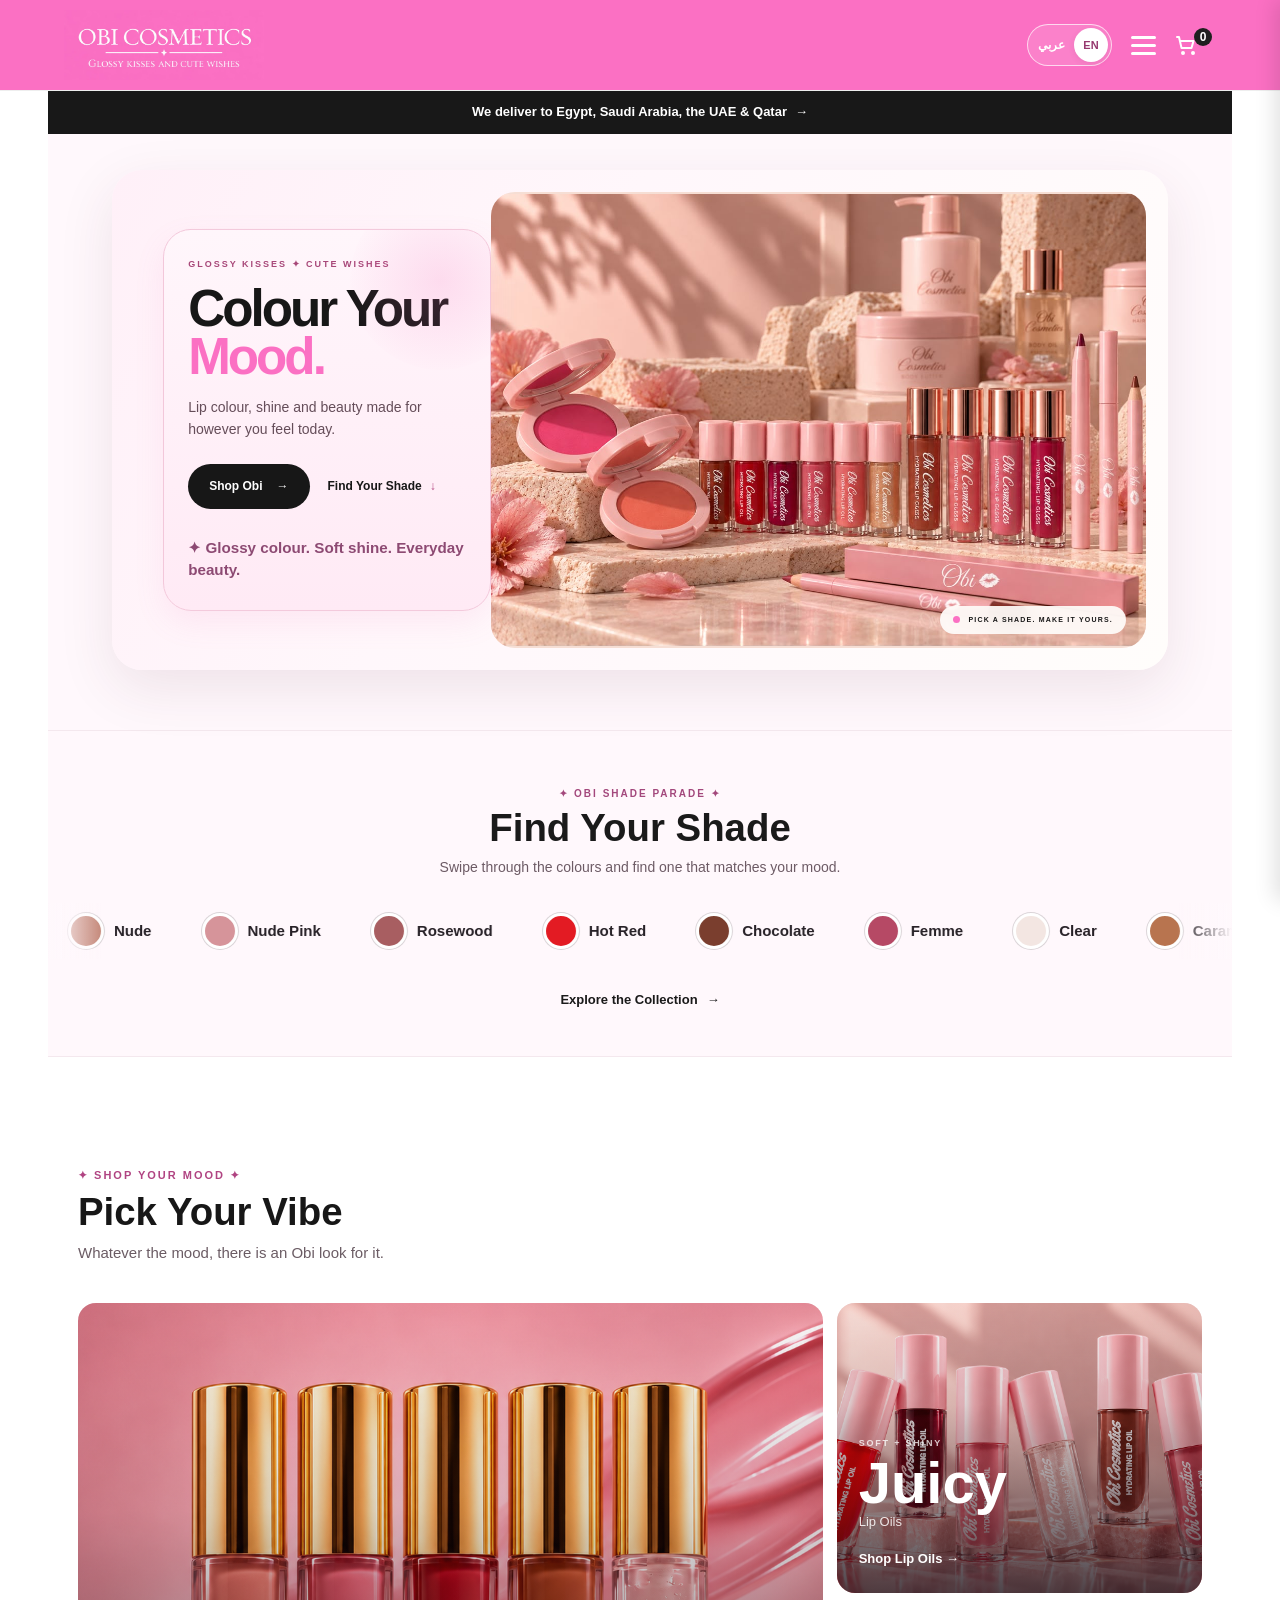
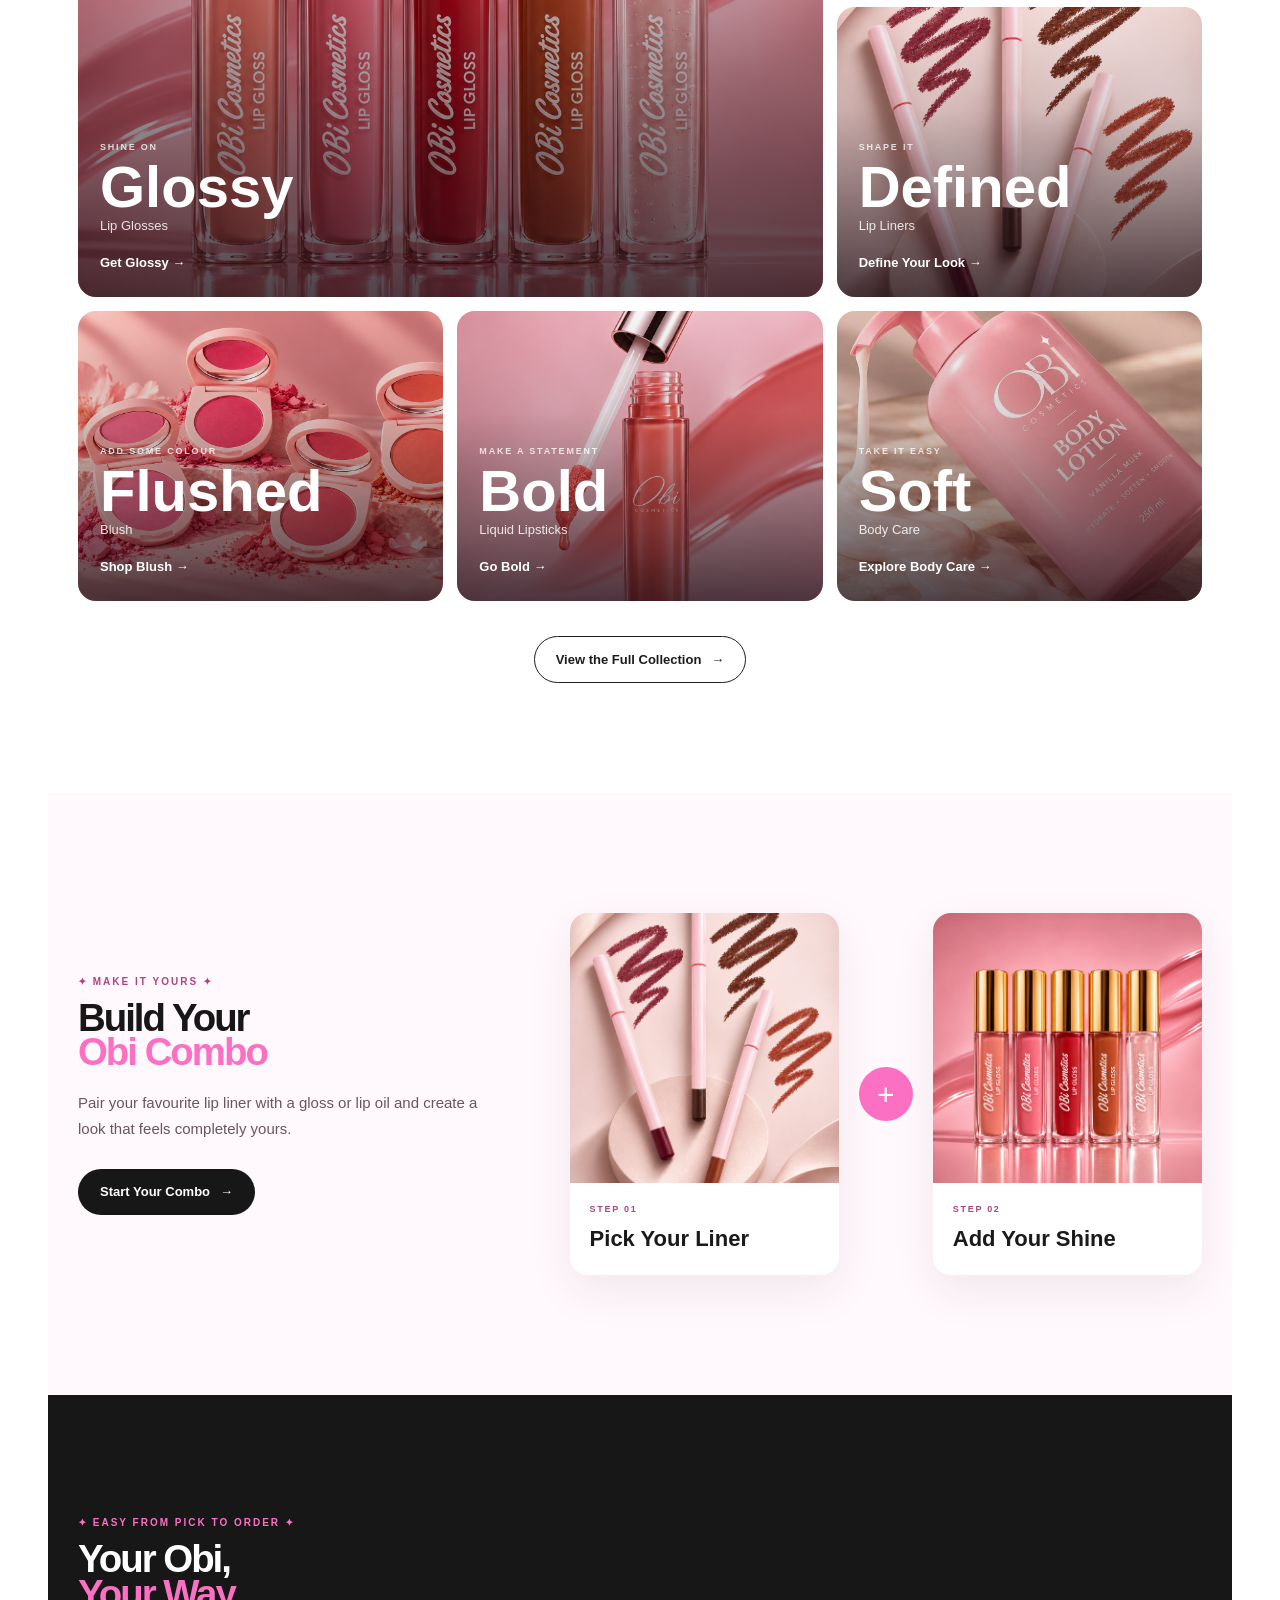
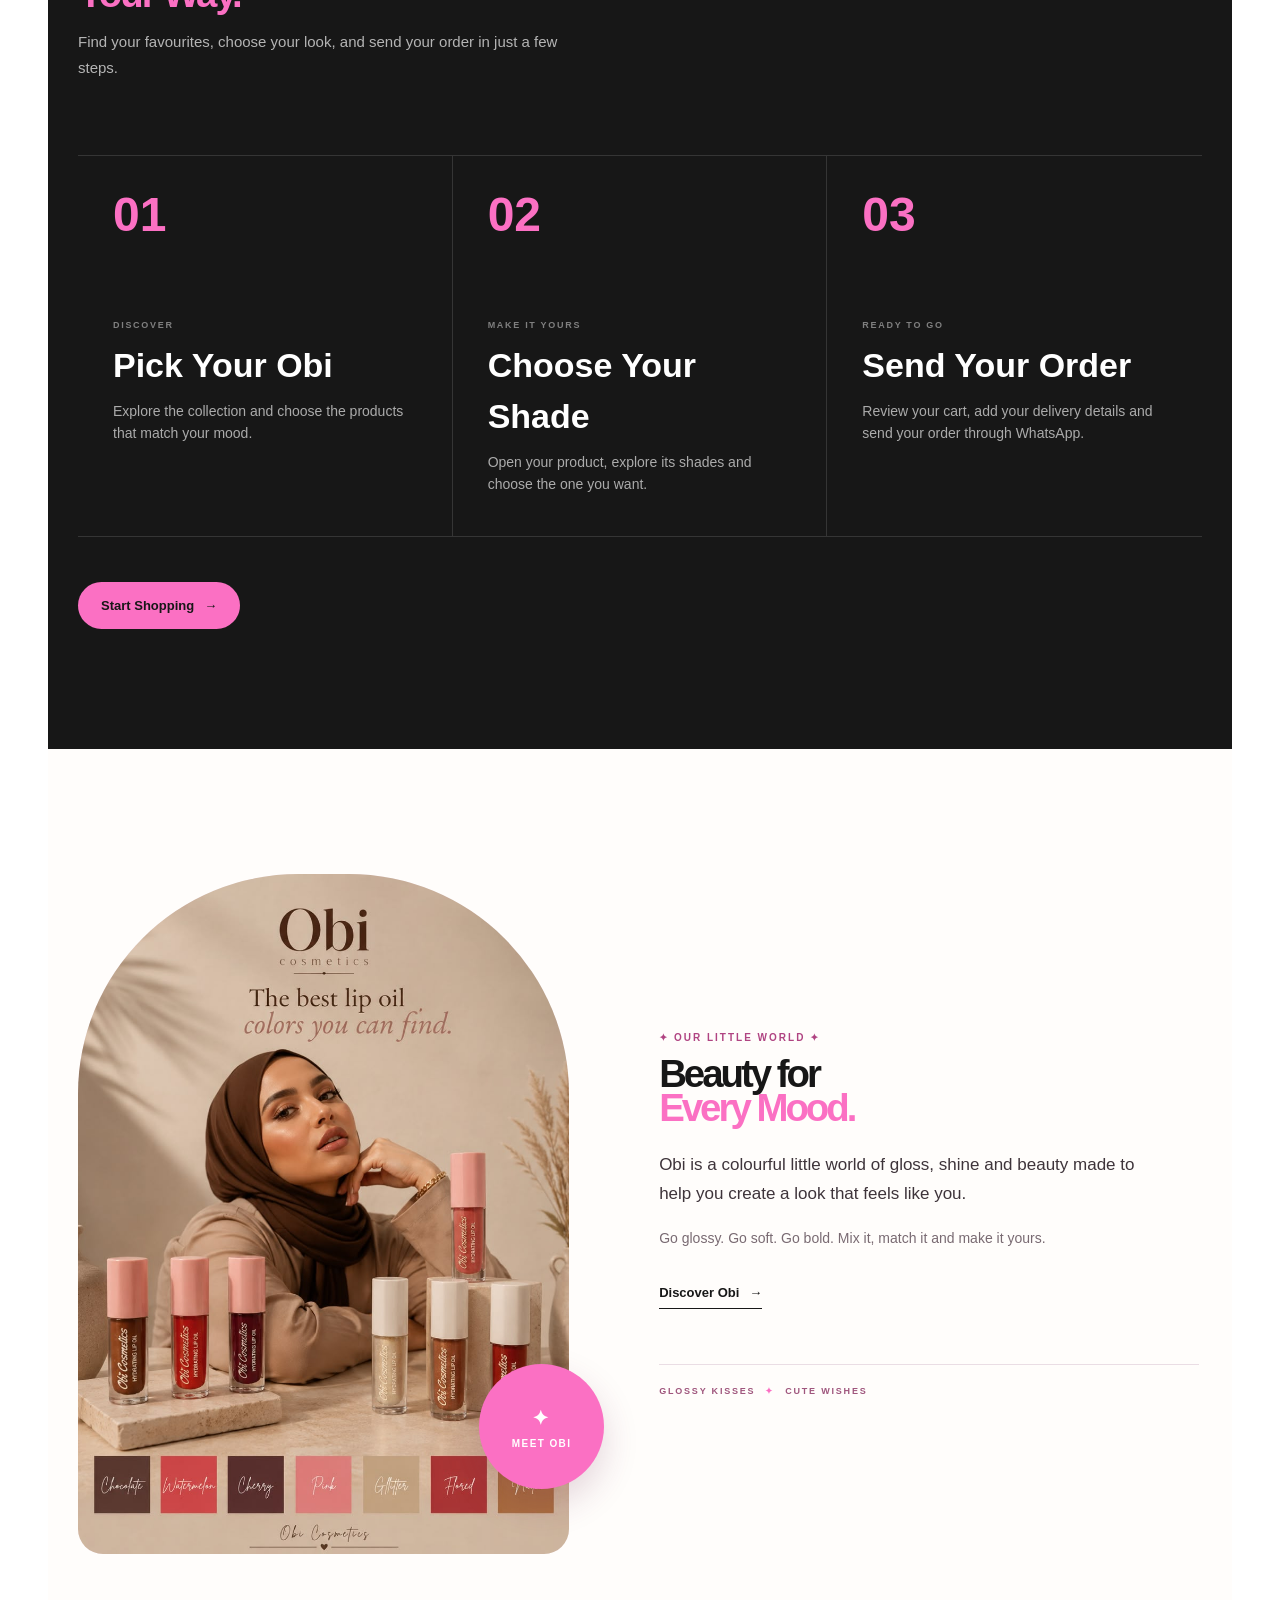
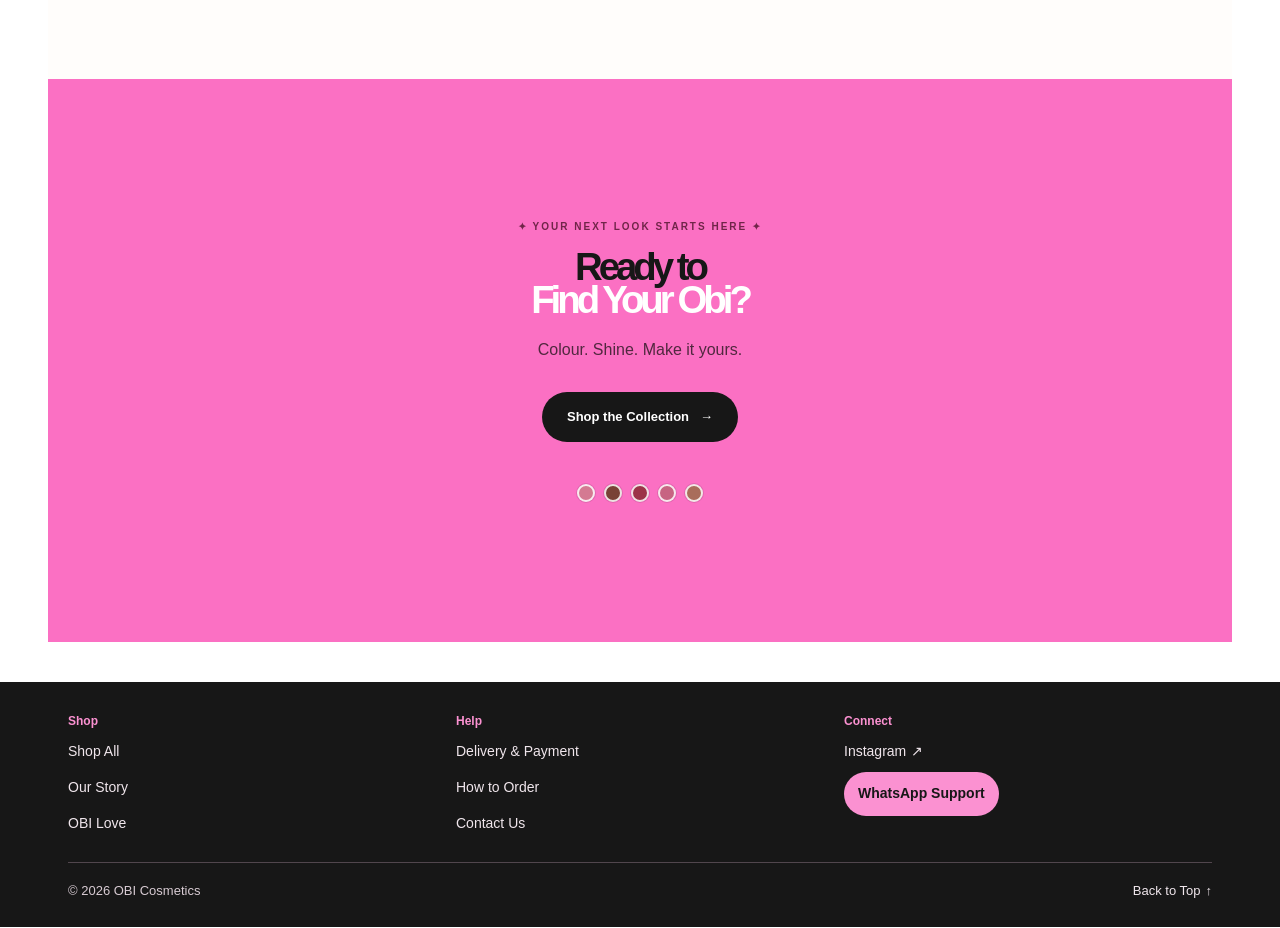
==== commit 28ce1071: "obicosmetics Final 1st Launch" ====
--- a/index.html
+++ b/index.html
@@ -10,7 +10,9 @@
         content="width=device-width, initial-scale=1.0"
     >
 
-    <title>Obi Cosmetics</title>
+    <title>OBI Cosmetics | Beauty, Lip &amp; Body Products</title>
+    <meta name="description" content="Shop OBI Cosmetics for lip colour, blush, body care and hair care. Order for delivery in Egypt, Saudi Arabia, the UAE and Qatar.">
+    <link rel="canonical" href="https://obicosmetics.com/">
 
     <link
         rel="stylesheet"
@@ -24,7 +26,7 @@
 
 
 
-<body>
+<body id="top">
 
 <a class="obi-announcement" href="delivery.html">
     <span class="obi-announcement-message">We deliver to Egypt, Saudi Arabia, the UAE &amp; Qatar</span>
@@ -1120,195 +1122,31 @@
 ======================================== -->
 
 <footer class="obi-footer">
-
     <div class="obi-footer-inner">
-
-
-        <!-- BRAND -->
-
-        <div class="obi-footer-brand">
-
-            <a
-                href="index.html"
-                class="obi-footer-logo"
-            >
-                OBI COSMETICS
-            </a>
-
-            <p class="obi-footer-tagline">
-                Glossy Kisses ✦ Cute Wishes
-            </p>
-
-            <p class="obi-footer-intro">
-                Colour, shine and beauty for every mood.
-            </p>
-
-        </div>
-
-
-
-        <!-- LINKS -->
-
-        <div class="obi-footer-links">
-
-
-            <!-- SHOP -->
-
-            <div class="obi-footer-column">
-
-                <h3>
-                    Shop
-                </h3>
-
-                <a href="shop.html">
-                    Shop All
-                </a>
-
-                <a href="shop.html?category=lip-gloss">
-                    Lip Glosses
-                </a>
-
-                <a href="shop.html?category=lip-oil">
-                    Lip Oils
-                </a>
-
-                <a href="shop.html?category=lip-liner">
-                    Lip Liners
-                </a>
-
-                <a href="shop.html?category=blush">
-                    Blush
-                </a>
-
-                <a href="shop.html?category=liquid-lipstick">
-                    Liquid Lipsticks
-                </a>
-
-                <a href="shop.html?category=body-care">
-                    Body Care
-                </a>
-
-            </div>
-
-
-
-            <!-- HELP -->
-
-            <div class="obi-footer-column">
-
-                <h3>
-                    Help
-                </h3>
-
-                <a href="contact.html">
-                    Contact Us
-                </a>
-
-                <a href="delivery.html">
-                    Delivery
-                </a>
-
-               <a href="obi-love.html">
-                  OBI Love
-               </a>
-
-                <a href="#obi-order">
-                    How to Order
-                </a>
-
-            </div>
-
-
-
-            <!-- ABOUT -->
-
-            <div class="obi-footer-column">
-
-                <h3>
-                    About
-                </h3>
-
-                <a href="about.html">
-                    Our Story
-                </a>
-
-            </div>
-
-
-
-            <!-- SOCIAL -->
-
-            <div class="obi-footer-column">
-
-                <h3>
-                    Follow Obi
-                </h3>
-
-               <a
-    href="https://www.instagram.com/obicorner/"
-    target="_blank"
-    rel="noopener noreferrer"
-    aria-label="Obi Cosmetics Instagram"
->
-    Instagram ↗
-</a>
-              
-            </div>
-
-
-        </div>
-
-
-
-        <!-- CONTACT CTA -->
-
-        <div class="obi-footer-contact">
-
-            <div>
-
-                <span>
-                    NEED HELP?
-                </span>
-
-                <h3>
-                    Talk to Obi
-                </h3>
-
-            </div>
-
-
-            <a
-                href="#"
-                class="obi-whatsapp-button"
-                target="_blank"
-                rel="noopener noreferrer"
-            >
-                WhatsApp Us
-                <span>→</span>
-            </a>
-
-        </div>
-
-
-
-        <!-- BOTTOM -->
-
+        <nav class="obi-footer-links" aria-label="Footer navigation">
+            <section class="obi-footer-column">
+                <h2>Shop</h2>
+                <a href="shop.html">Shop All</a>
+                <a href="about.html">Our Story</a>
+                <a href="obi-love.html">OBI Love</a>
+            </section>
+            <section class="obi-footer-column">
+                <h2>Help</h2>
+                <a href="delivery.html">Delivery &amp; Payment</a>
+                <a href="#obi-order">How to Order</a>
+                <a href="contact.html">Contact Us</a>
+            </section>
+            <section class="obi-footer-column">
+                <h2>Connect</h2>
+                <a href="https://www.instagram.com/obicorner/" target="_blank" rel="noopener noreferrer">Instagram <span aria-hidden="true">↗</span></a>
+                <a class="obi-whatsapp-button" href="https://wa.me/201515630587" target="_blank" rel="noopener noreferrer">WhatsApp Support</a>
+            </section>
+        </nav>
         <div class="obi-footer-bottom">
-
-            <p>
-                © 2026 Obi Cosmetics.
-                All rights reserved.
-            </p>
-
-            <a href="index.html">
-                Back to Home ↑
-            </a>
-
-        </div>
-
-
-    </div>
-
+            <p>© 2026 OBI Cosmetics</p>
+            <a href="#top">Back to Top <span aria-hidden="true">↑</span></a>
+        </div>
+    </div>
 </footer>
 
 
--- a/style.css
+++ b/style.css
@@ -5607,414 +5607,100 @@
 ========================================================= */
 
 .obi-footer {
-    background:
-        #171717;
-
-    color:
-        white;
-
-    padding:
-        70px 18px 25px;
-}
-
+    margin-top: 40px;
+    padding: 30px 20px 20px;
+    background: #171717;
+    color: #fff;
+    text-align: start;
+}
 
 .obi-footer-inner {
-    max-width:
-        1200px;
-
-    margin:
-        auto;
-}
-
-
-
-/* ========================================
-   BRAND
-======================================== */
-
-.obi-footer-brand {
-    max-width:
-        430px;
-
-    margin-bottom:
-        55px;
-}
-
-
-.obi-footer-logo {
-    display:
-        inline-block;
-
-    margin-bottom:
-        8px;
-
-    color:
-        white;
-
-    text-decoration:
-        none;
-
-    font-size:
-        28px;
-
-    font-weight:
-        900;
-
-    letter-spacing:
-        -1px;
-}
-
-
-.obi-footer-tagline {
-    margin-bottom:
-        16px;
-
-    color:
-        #fb70c3;
-
-    font-size:
-        11px;
-
-    font-weight:
-        800;
-
-    letter-spacing:
-        1.5px;
-}
-
-
-.obi-footer-intro {
-    max-width:
-        350px;
-
-    color:
-        rgba(
-            255,
-            255,
-            255,
-            .58
-        );
-
-    font-size:
-        14px;
-
-    line-height:
-        1.7;
-}
-
-
-
-/* ========================================
-   LINK COLUMNS
-======================================== */
+    max-width: 1200px;
+    margin-inline: auto;
+}
 
 .obi-footer-links {
-    display:
-        grid;
-
-    grid-template-columns:
-        repeat(
-            2,
-            1fr
-        );
-
-    gap:
-        42px 25px;
-}
-
+    display: grid;
+    grid-template-columns: repeat(2, minmax(0, 1fr));
+    gap: 20px;
+}
 
 .obi-footer-column {
-    display:
-        flex;
-
-    flex-direction:
-        column;
-
-    align-items:
-        flex-start;
-
-    gap:
-        11px;
-}
-
-
-.obi-footer-column h3 {
-    margin-bottom:
-        7px;
-
-    color:
-        #fb70c3;
-
-    font-size:
-        10px;
-
-    font-weight:
-        800;
-
-    text-transform:
-        uppercase;
-
-    letter-spacing:
-        1.8px;
-}
-
-
-.obi-footer-column a {
-    color:
-        rgba(
-            255,
-            255,
-            255,
-            .72
-        );
-
-    text-decoration:
-        none;
-
-    font-size:
-        13px;
-
-    transition:
-        color .2s ease,
-        transform .2s ease;
-}
-
-
-.obi-footer-column a:hover {
-    color:
-        white;
-
-    transform:
-        translateX(3px);
-}
-
-
-
-/* ========================================
-   CONTACT / WHATSAPP
-======================================== */
-
-.obi-footer-contact {
-    margin-top:
-        65px;
-
-    padding:
-        27px 0;
-
-    display:
-        flex;
-
-    flex-direction:
-        column;
-
-    align-items:
-        flex-start;
-
-    gap:
-        20px;
-
-    border-top:
-        1px solid
-        rgba(
-            255,
-            255,
-            255,
-            .12
-        );
-
-    border-bottom:
-        1px solid
-        rgba(
-            255,
-            255,
-            255,
-            .12
-        );
-}
-
-
-.obi-footer-contact > div > span {
-    display:
-        block;
-
-    margin-bottom:
-        5px;
-
-    color:
-        #fb70c3;
-
-    font-size:
-        9px;
-
-    font-weight:
-        800;
-
-    letter-spacing:
-        1.7px;
-}
-
-
-.obi-footer-contact h3 {
-    margin:
-        0;
-
-    color:
-        white;
-
-    font-size:
-        28px;
-}
-
-
-.obi-whatsapp-button {
-    display:
-        inline-flex;
-
-    align-items:
-        center;
-
-    gap:
-        10px;
-
-    padding:
-        13px 20px;
-
-    border-radius:
-        999px;
-
-    background:
-        #fb70c3;
-
-    color:
-        #171717;
-
-    text-decoration:
-        none;
-
-    font-size:
-        13px;
-
-    font-weight:
-        800;
-
-    transition:
-        background .2s ease,
-        transform .2s ease;
-}
-
-
-.obi-whatsapp-button:hover {
-    background:
-        white;
-
-    transform:
-        translateY(-2px);
-}
-
-
-
-/* ========================================
-   FOOTER BOTTOM
-======================================== */
+    display: flex;
+    flex-direction: column;
+    align-items: flex-start;
+    gap: 4px;
+}
+
+.obi-footer-column h2 {
+    margin-bottom: 2px;
+    color: #fb91d1;
+    font-size: 12px;
+    font-weight: 800;
+}
+
+.obi-footer a {
+    display: inline-flex;
+    align-items: center;
+    gap: 5px;
+    min-height: 32px;
+    color: #f0e6ec;
+    text-decoration: none;
+}
+
+.obi-footer a:hover {
+    text-decoration: underline;
+}
+
+.obi-footer a:focus-visible {
+    outline: 2px solid #fb91d1;
+    outline-offset: 3px;
+}
+
+.obi-footer a.obi-whatsapp-button {
+    min-height: 44px;
+    padding: 8px 14px;
+    border-radius: 999px;
+    background: #fb91d1;
+    color: #171717;
+    font-weight: 700;
+}
 
 .obi-footer-bottom {
-    padding-top:
-        25px;
-
-    display:
-        flex;
-
-    flex-direction:
-        column;
-
-    gap:
-        10px;
-
-    color:
-        rgba(
-            255,
-            255,
-            255,
-            .42
-        );
-
-    font-size:
-        11px;
-}
-
-
-.obi-footer-bottom p {
-    margin:
-        0;
-}
-
-
-.obi-footer-bottom a {
-    width:
-        fit-content;
-
-    color:
-        rgba(
-            255,
-            255,
-            255,
-            .55
-        );
-
-    text-decoration:
-        none;
-}
-
-
-
-/* ========================================
-   DESKTOP
-======================================== */
-
-@media (min-width: 850px) {
-
-    .obi-footer {
-        padding:
-            90px 30px 30px;
-    }
-
-
+    display: flex;
+    flex-wrap: wrap;
+    align-items: center;
+    justify-content: space-between;
+    gap: 4px 20px;
+    margin-top: 22px;
+    padding-top: 12px;
+    border-top: 1px solid #51464d;
+    color: #d8cbd3;
+    font-size: 13px;
+}
+
+.obi-footer-checkout {
+    padding-block: 18px;
+}
+
+.obi-footer-checkout .obi-footer-bottom {
+    margin-top: 0;
+    padding-top: 0;
+    border: 0;
+}
+
+.obi-footer-checkout nav {
+    display: flex;
+    flex-wrap: wrap;
+    gap: 4px 16px;
+}
+
+@media (min-width: 640px) {
     .obi-footer-links {
-        grid-template-columns:
-            1.25fr
-            1fr
-            .8fr
-            1fr;
-
-        gap:
-            50px;
-    }
-
-
-    .obi-footer-contact {
-        flex-direction:
-            row;
-
-        justify-content:
-            space-between;
-
-        align-items:
-            center;
-    }
-
-
-    .obi-footer-bottom {
-        flex-direction:
-            row;
-
-        align-items:
-            center;
-
-        justify-content:
-            space-between;
-    }
-
-}
+        grid-template-columns: repeat(3, minmax(0, 1fr));
+    }
+}
+
 #shade-parade,
 #obi-order {
     scroll-margin-top: 95px;
@@ -17042,6 +16728,73 @@
         white;
 }
 
+
+.delivery-country-card.egypt-delivery-card {
+    grid-column: 1 / -1;
+    min-height: 0;
+}
+
+.egypt-delivery-rates {
+    margin: 12px 0;
+}
+
+.egypt-rate-row {
+    display: flex;
+    align-items: center;
+    justify-content: space-between;
+    gap: 12px;
+    min-height: 44px;
+    padding: 8px 0;
+    border-top: 1px solid #554650;
+}
+
+summary.egypt-rate-row {
+    cursor: pointer;
+    list-style: none;
+}
+
+summary.egypt-rate-row::-webkit-details-marker {
+    display: none;
+}
+
+summary.egypt-rate-row span::before {
+    content: "+";
+    margin-inline-end: 8px;
+}
+
+details[open] > .egypt-rate-row span::before {
+    content: "−";
+}
+
+.egypt-rate-row strong {
+    white-space: nowrap;
+    color: #ffb4df;
+}
+
+.egypt-rate-row:focus-visible {
+    outline: 2px solid #ffb4df;
+    outline-offset: 2px;
+}
+
+.egypt-delivery-rates ul {
+    display: flex;
+    flex-wrap: wrap;
+    gap: 6px;
+    padding: 4px 0 12px;
+    list-style: none;
+}
+
+.egypt-delivery-rates li {
+    padding: 3px 9px;
+    border-radius: 999px;
+    background: #3c3038;
+    font-size: 13px;
+}
+
+.egypt-delivery-estimate {
+    margin-bottom: 12px;
+    font-size: 14px;
+}
 
 .delivery-country-top {
     display:
@@ -20467,6 +20220,7 @@
 }
 
 .obi-love-page .obi-review-video video {
+    pointer-events: none;
     object-fit: contain;
     background: #111;
 }
@@ -20723,8 +20477,7 @@
     }
 
     header .navbar,
-    .obi-footer-inner,
-    .obi-footer-bottom {
+    .obi-footer-inner {
         max-width: var(--obi-desktop-width);
         width: calc(100% - var(--obi-desktop-gutter) * 2);
         margin-left: auto;
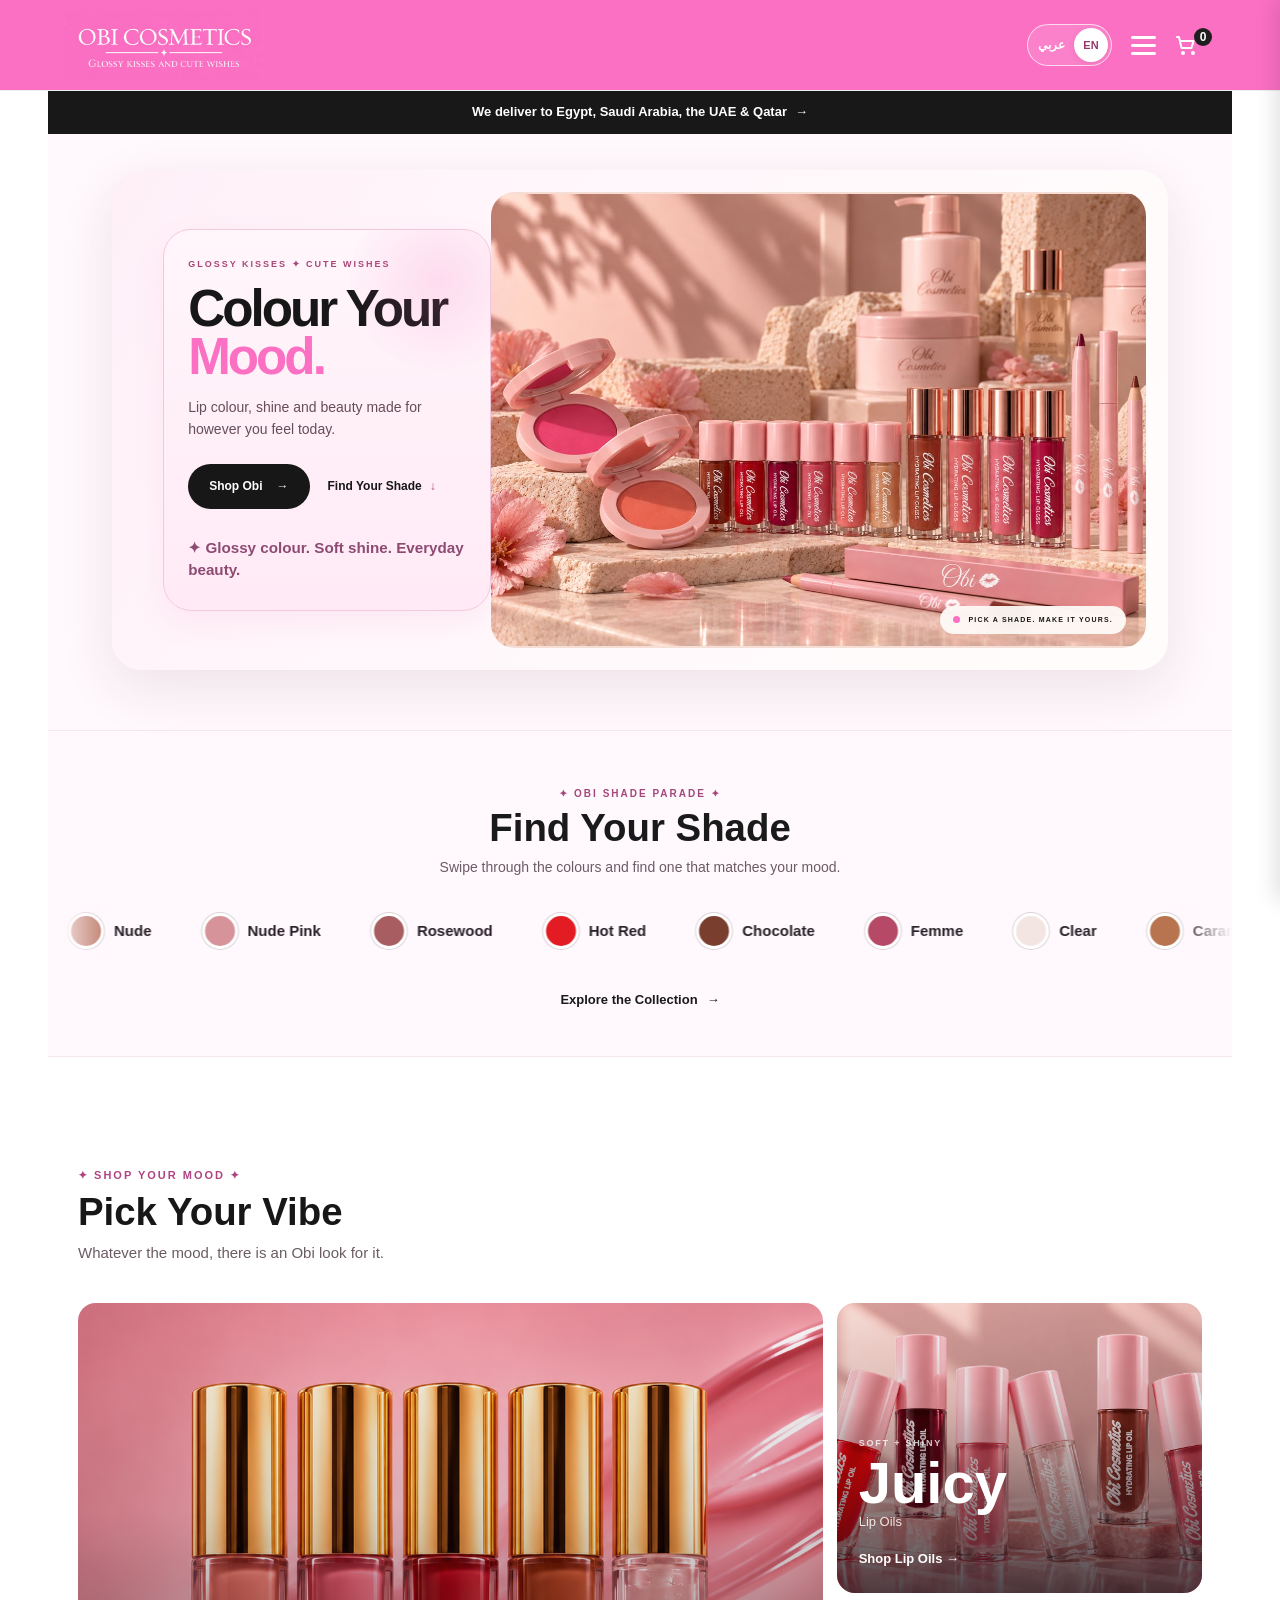
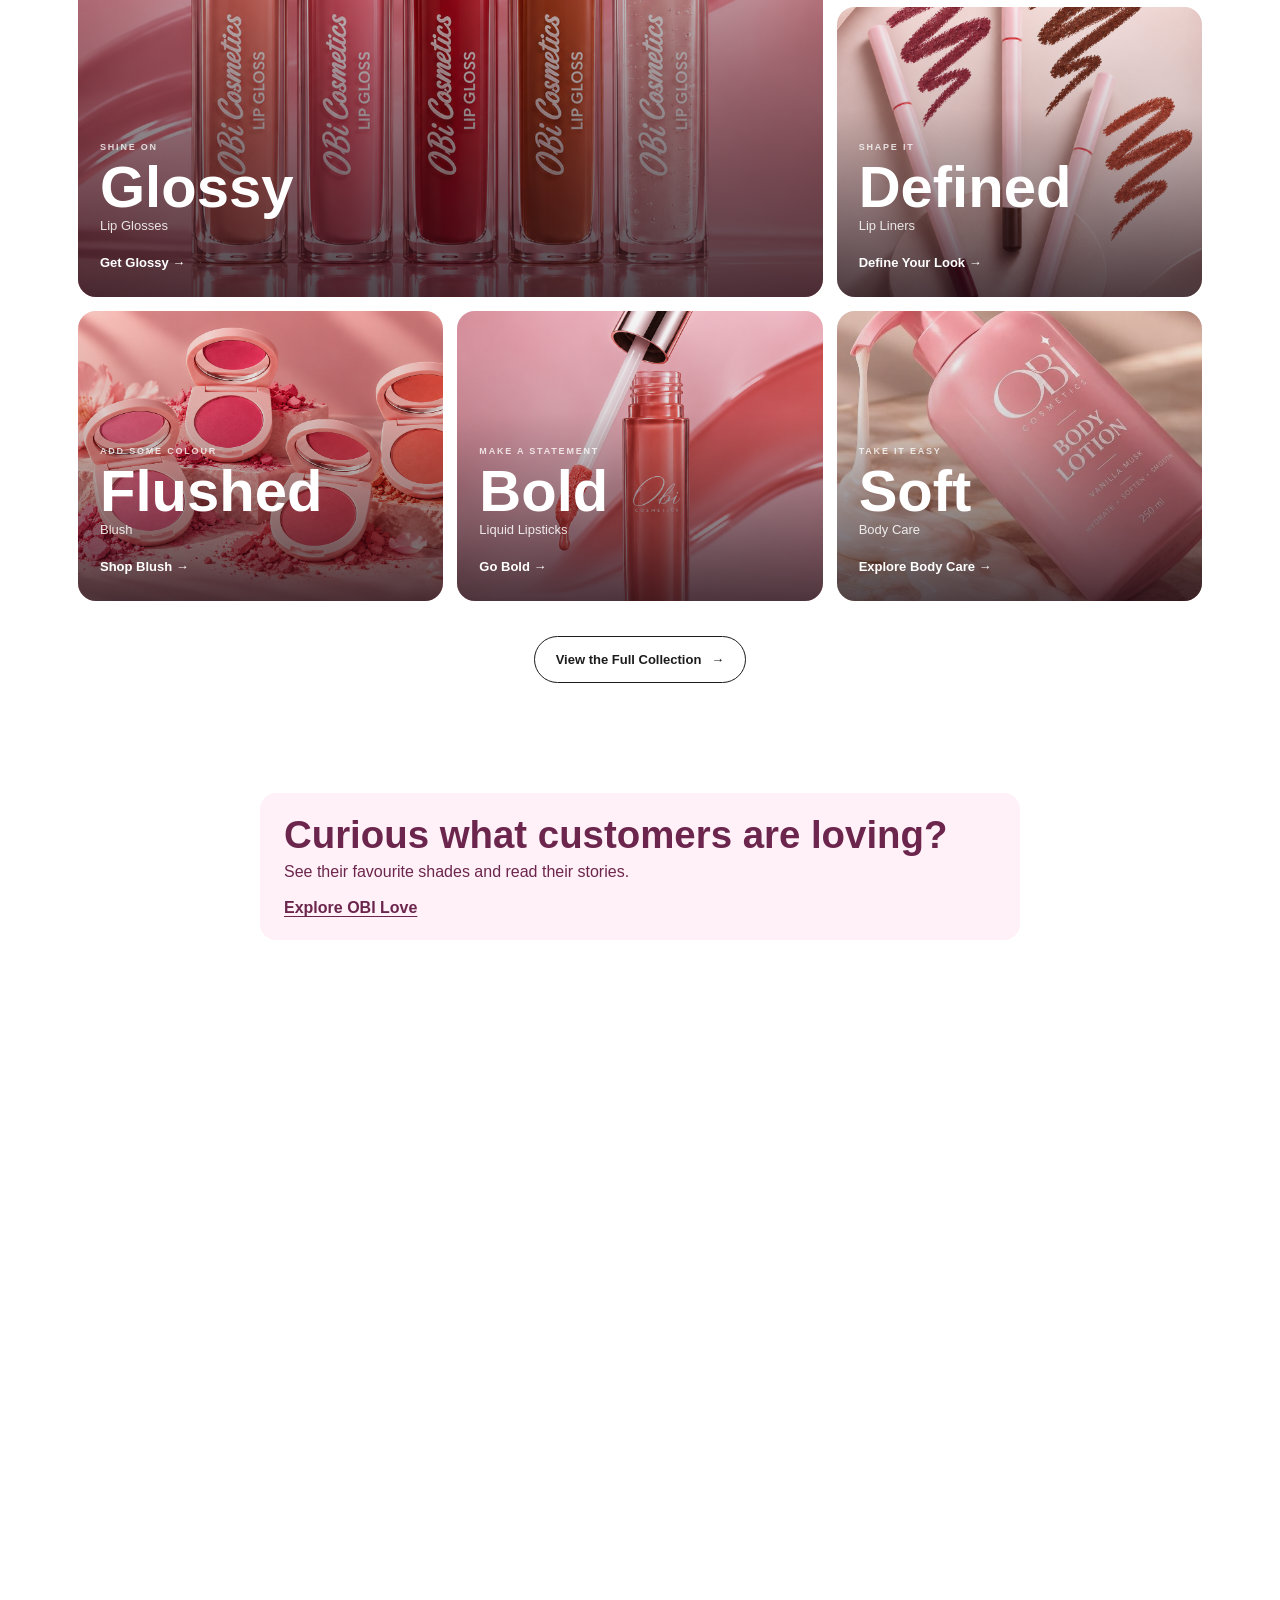
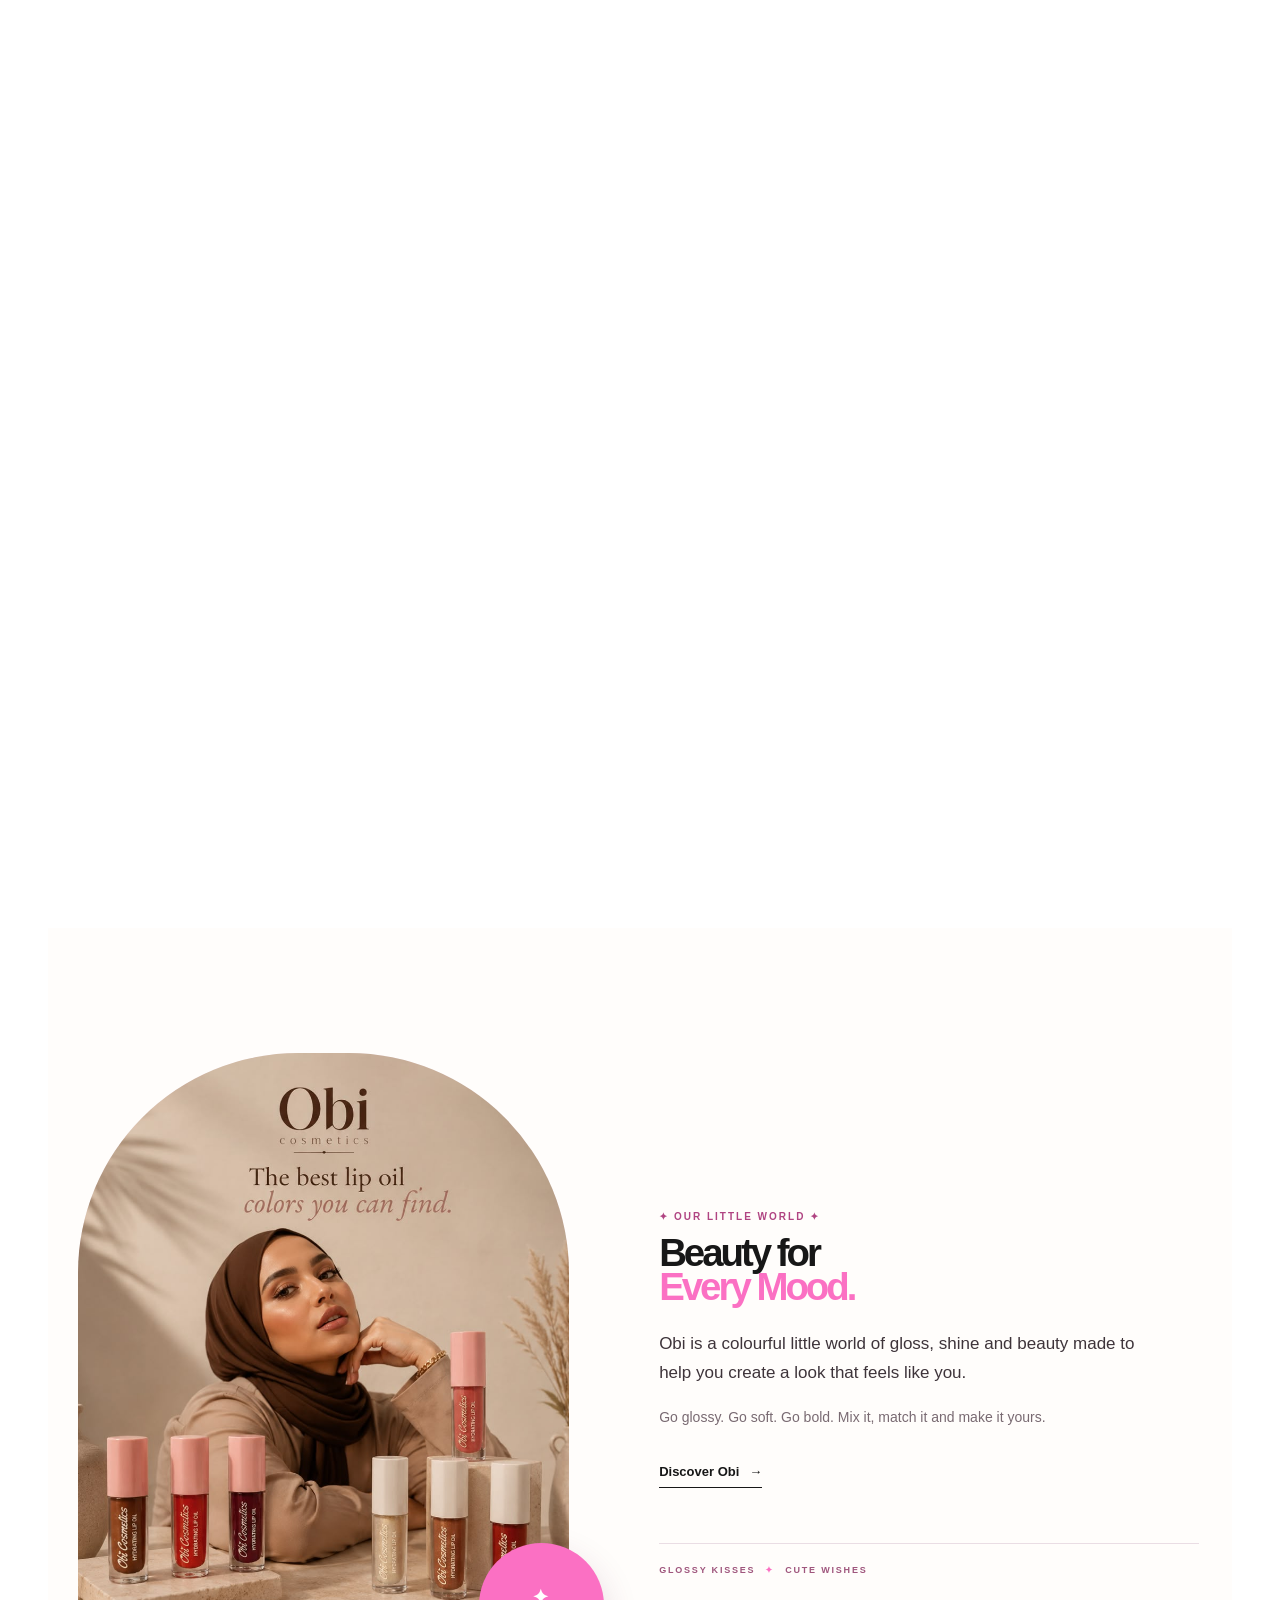
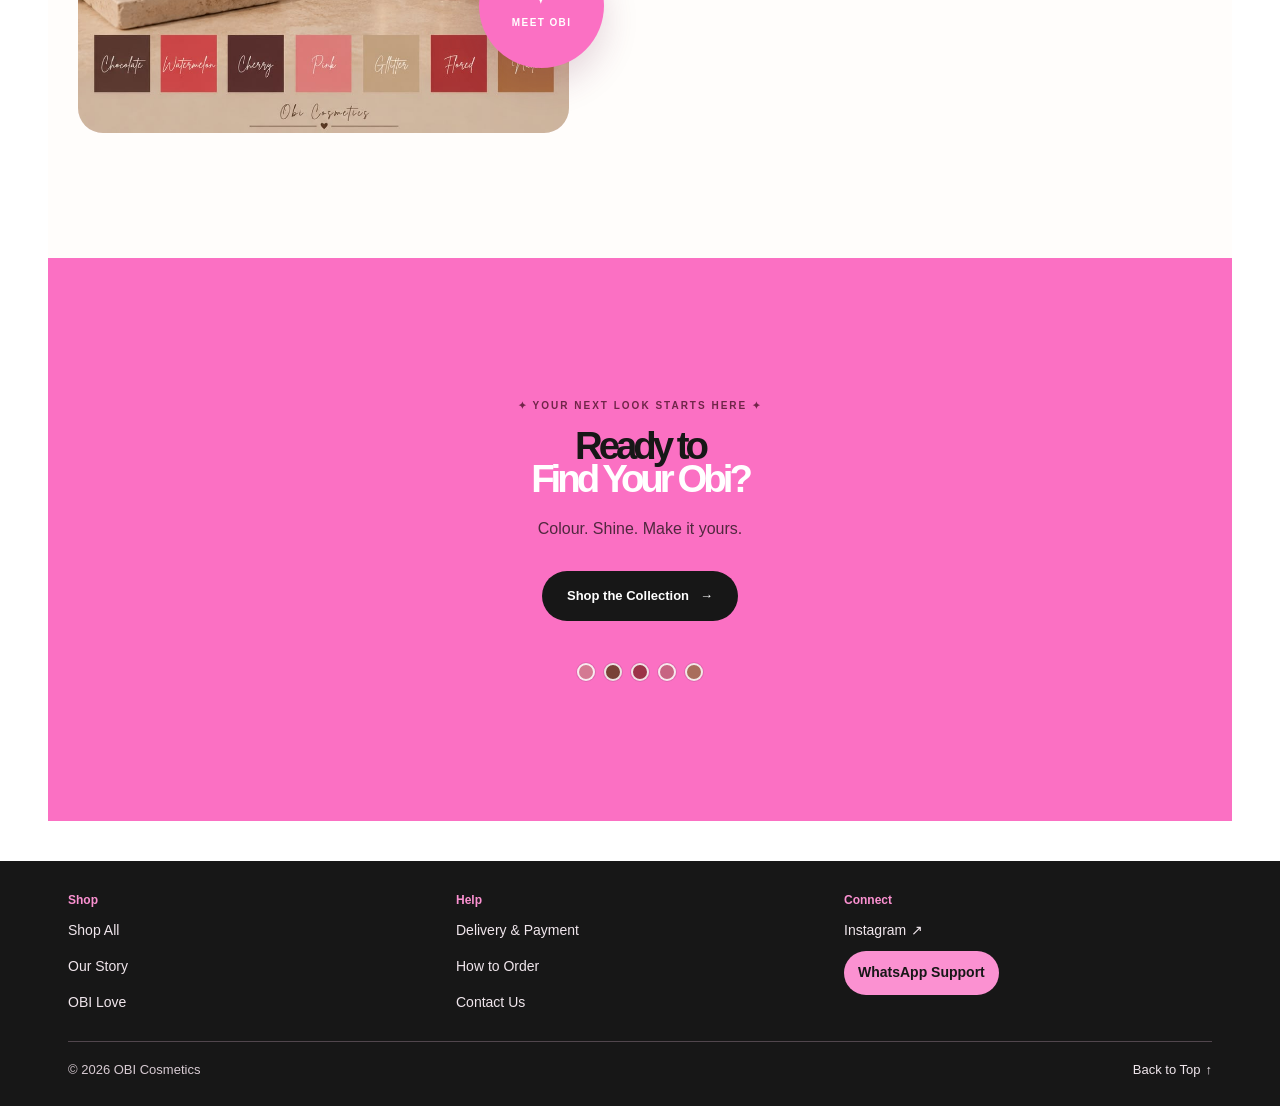
==== commit 51595b1a: "1st draft after Launch" ====
--- a/index.html
+++ b/index.html
@@ -10,9 +10,47 @@
         content="width=device-width, initial-scale=1.0"
     >
 
-    <title>OBI Cosmetics | Beauty, Lip &amp; Body Products</title>
-    <meta name="description" content="Shop OBI Cosmetics for lip colour, blush, body care and hair care. Order for delivery in Egypt, Saudi Arabia, the UAE and Qatar.">
+    <title>OBI Cosmetics | Lip, Body &amp; Beauty Products</title>
+    <meta name="description" content="Discover OBI Cosmetics for lip, body and beauty products, with shopping and delivery options across Egypt, Saudi Arabia, UAE and Qatar.">
     <link rel="canonical" href="https://obicosmetics.com/">
+    <link rel="icon" type="image/png" sizes="144x144" href="images/brand/obi-favicon.png">
+
+    <meta property="og:type" content="website">
+    <meta property="og:site_name" content="OBI Cosmetics">
+    <meta property="og:title" content="OBI Cosmetics | Lip, Body &amp; Beauty Products">
+    <meta property="og:description" content="Discover OBI Cosmetics for lip, body and beauty products, with shopping and delivery options across Egypt, Saudi Arabia, UAE and Qatar.">
+    <meta property="og:url" content="https://obicosmetics.com/">
+    <meta property="og:image" content="https://obicosmetics.com/images/hero/Obi%20Cosmetics%20Mocha%20Brown%20Lipliner%20Ad.png">
+    <meta property="og:image:alt" content="OBI Cosmetics">
+
+    <meta name="twitter:card" content="summary_large_image">
+    <meta name="twitter:title" content="OBI Cosmetics | Lip, Body &amp; Beauty Products">
+    <meta name="twitter:description" content="Discover OBI Cosmetics for lip, body and beauty products, with shopping and delivery options across Egypt, Saudi Arabia, UAE and Qatar.">
+    <meta name="twitter:image" content="https://obicosmetics.com/images/hero/Obi%20Cosmetics%20Mocha%20Brown%20Lipliner%20Ad.png">
+
+    <script type="application/ld+json">
+    {
+        "@context": "https://schema.org",
+        "@graph": [
+            {
+                "@type": "Organization",
+                "@id": "https://obicosmetics.com/#organization",
+                "name": "OBI Cosmetics",
+                "url": "https://obicosmetics.com/",
+                "logo": "https://obicosmetics.com/images/brand/obi-wordmark.jpeg"
+            },
+            {
+                "@type": "WebSite",
+                "@id": "https://obicosmetics.com/#website",
+                "url": "https://obicosmetics.com/",
+                "name": "OBI Cosmetics",
+                "publisher": {
+                    "@id": "https://obicosmetics.com/#organization"
+                }
+            }
+        ]
+    }
+    </script>
 
     <link
         rel="stylesheet"
@@ -581,6 +619,14 @@
 
 </section>
 
+
+<div class="obi-love-invite">
+    <div>
+        <h2>Curious what customers are loving?</h2>
+        <p>See their favourite shades and read their stories.</p>
+    </div>
+    <a class="obi-love-invite-link" href="obi-love.html#customer-love">Explore OBI Love</a>
+</div>
 
 <!-- ========================================
      BUILD YOUR OBI COMBO
--- a/style.css
+++ b/style.css
@@ -3041,6 +3041,37 @@
 /* =========================================================
    PICK YOUR VIBE
 ========================================================= */
+
+.obi-love-invite {
+    display: flex;
+    flex-wrap: wrap;
+    align-items: center;
+    justify-content: space-between;
+    gap: 12px 24px;
+    max-width: 760px;
+    margin: 0 auto 32px;
+    width: calc(100% - 32px);
+    padding: 20px 24px;
+    border-radius: 16px;
+    background: #fff1f7;
+    color: #6c264d;
+}
+
+.obi-love-invite h2 {
+    margin: 0 0 4px;
+    font-size: 1.25rem;
+}
+
+.obi-love-invite p {
+    margin: 0;
+}
+
+.obi-love-invite-link {
+    color: #6c264d;
+    font-weight: 700;
+    text-decoration: underline;
+    text-underline-offset: 0.2em;
+}
 
 .obi-vibes-section {
 
@@ -12722,6 +12753,12 @@
         font-size: 30px !important;
 
         line-height: 1 !important;
+    }
+
+    .product-modal--unavailable .product-modal-title-row {
+        flex-direction: column;
+        align-items: stretch;
+        gap: 6px;
     }
 
 
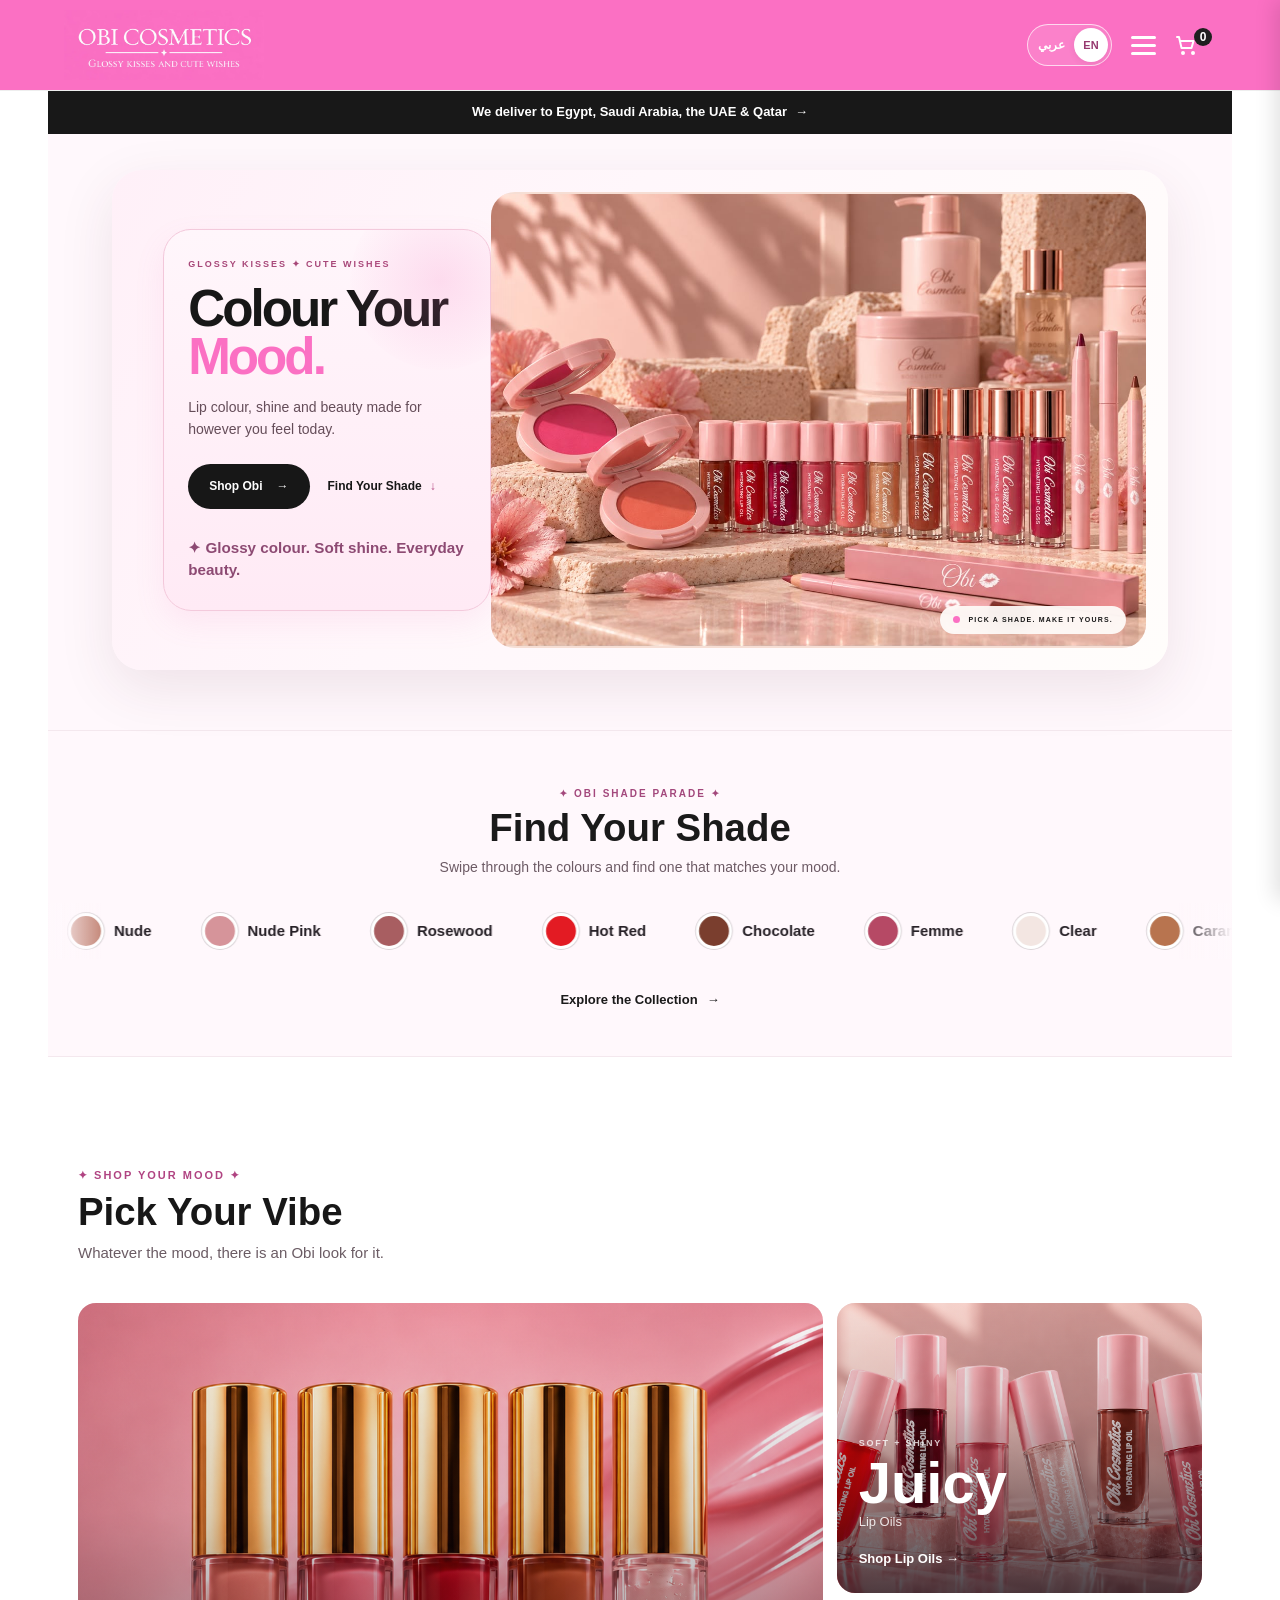
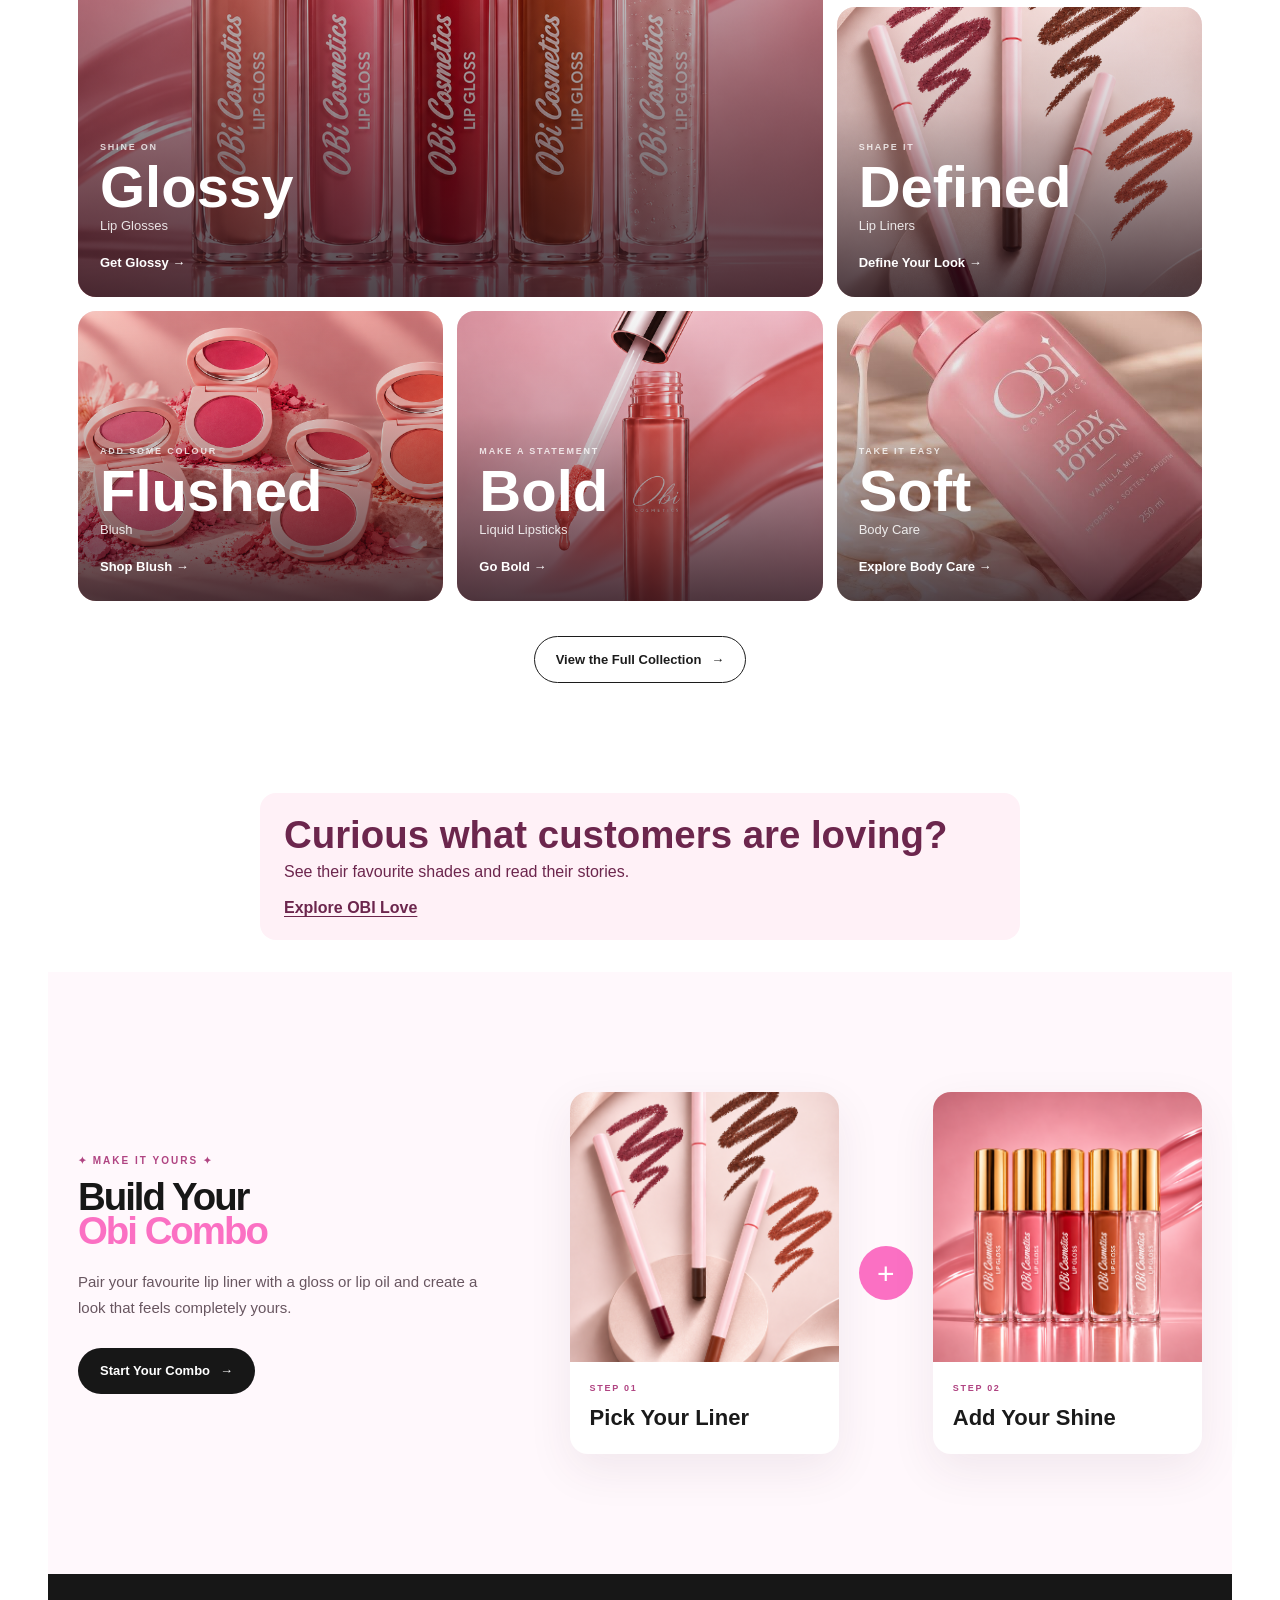
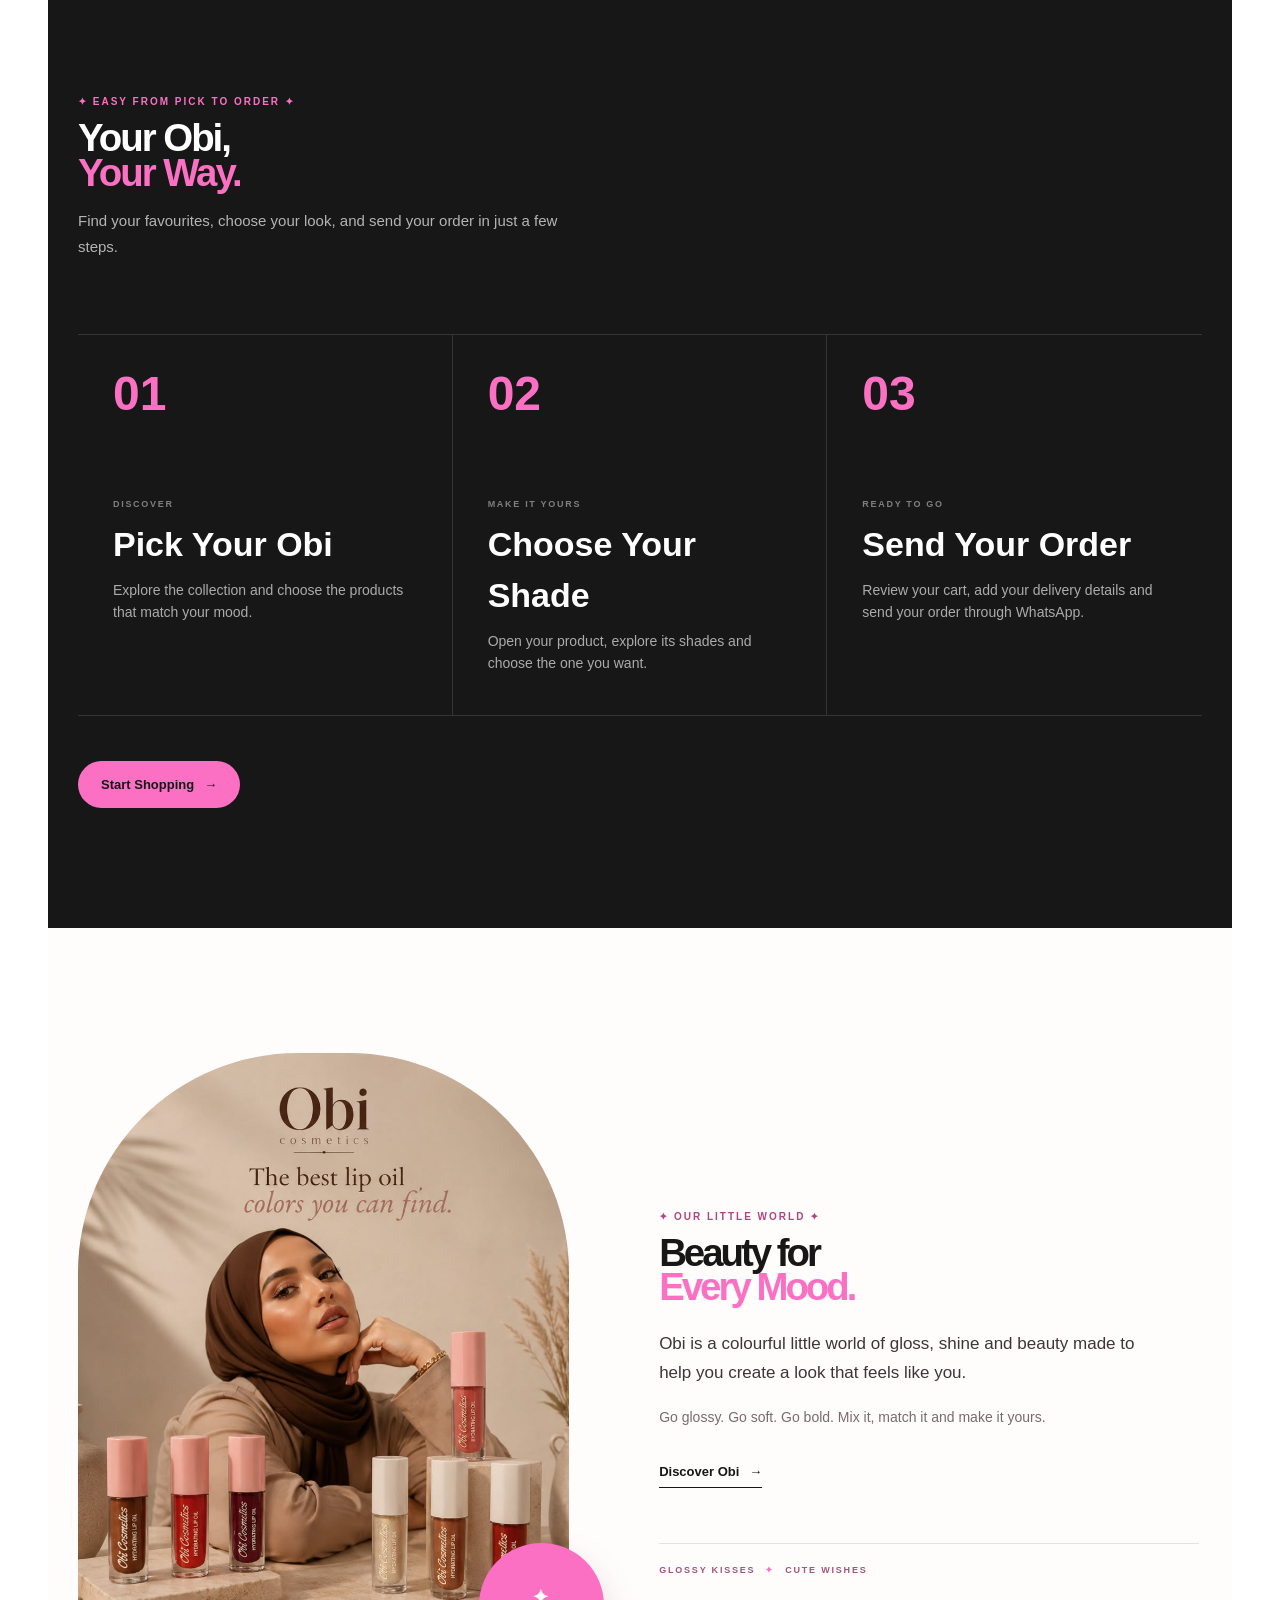
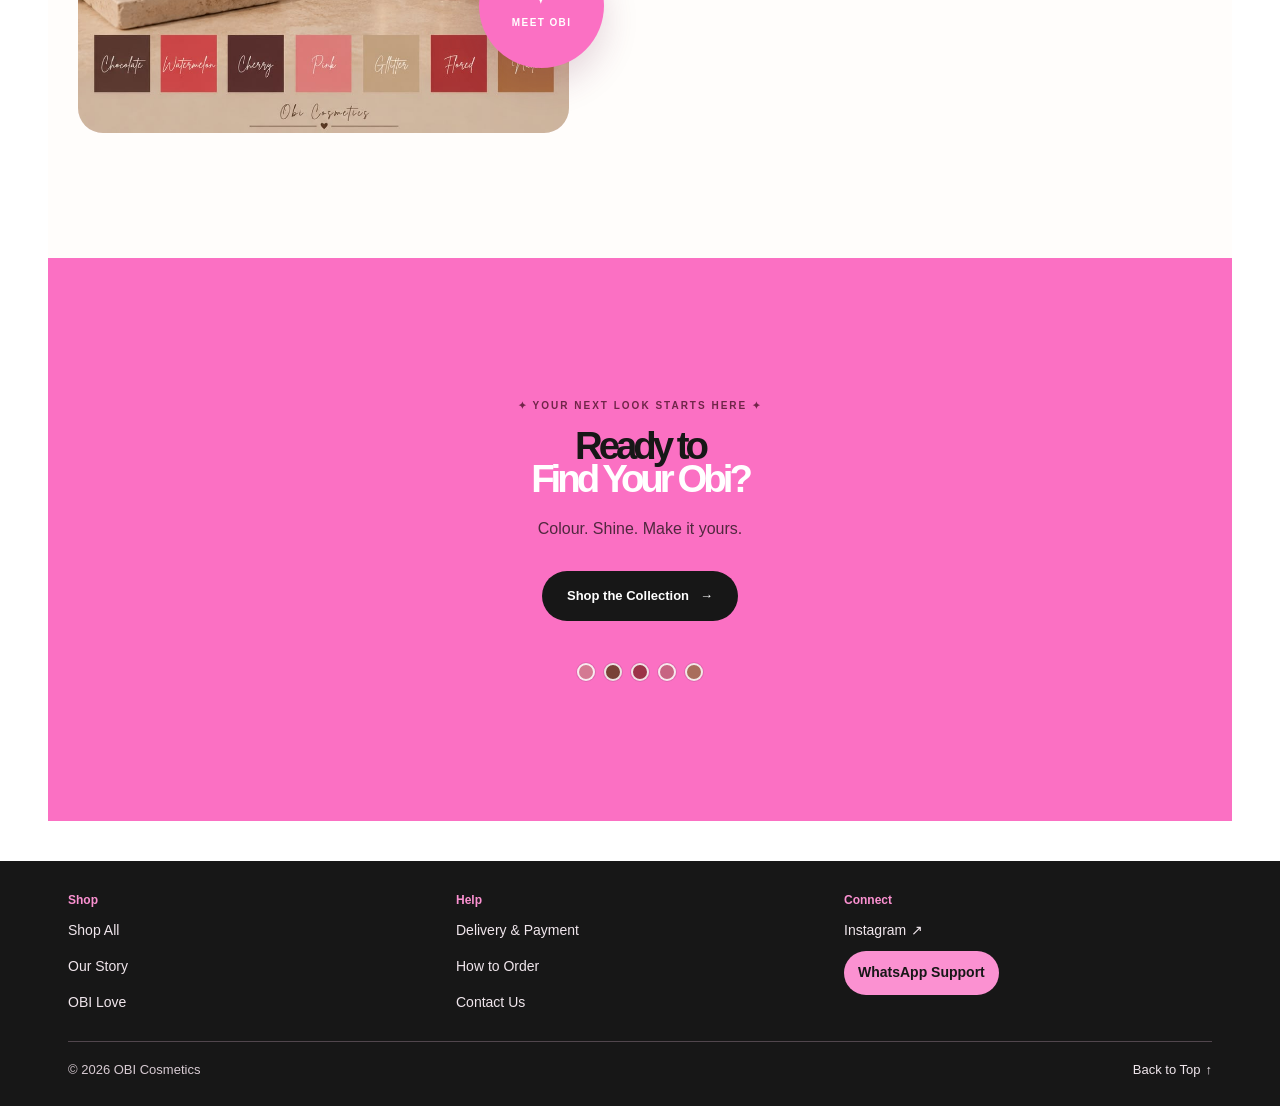
==== commit 4eeb025f: "updated the logo appearance in google" ====
--- a/index.html
+++ b/index.html
@@ -13,8 +13,8 @@
     <title>OBI Cosmetics | Lip, Body &amp; Beauty Products</title>
     <meta name="description" content="Discover OBI Cosmetics for lip, body and beauty products, with shopping and delivery options across Egypt, Saudi Arabia, UAE and Qatar.">
     <link rel="canonical" href="https://obicosmetics.com/">
-    <link rel="icon" type="image/png" sizes="144x144" href="images/brand/obi-favicon.png">
-
+   <link rel="icon" type="image/png" sizes="144x144" href="https://obicosmetics.com/images/brand/obi-favicon.png">
+<link rel="shortcut icon" href="https://obicosmetics.com/images/brand/obi-favicon.png">
     <meta property="og:type" content="website">
     <meta property="og:site_name" content="OBI Cosmetics">
     <meta property="og:title" content="OBI Cosmetics | Lip, Body &amp; Beauty Products">
